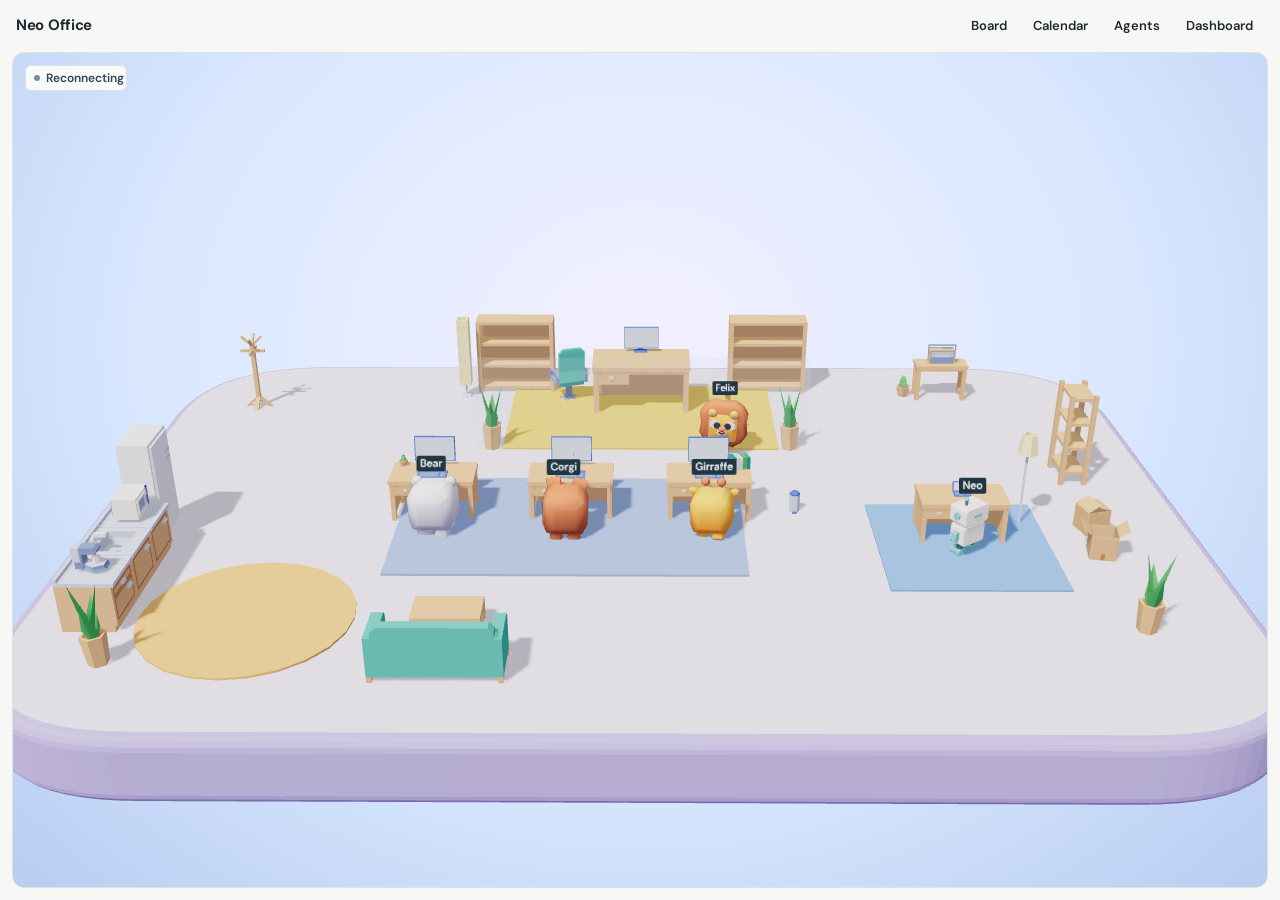
==== static/index.html @ bc80299c "Office: the owner thanks the team, Corgi gets grumpier when poked; landing credits madewithfelix.app" ====
<!doctype html>
<html lang="en">
<head>
<meta charset="utf-8">
<meta name="viewport" content="width=device-width, initial-scale=1">
<title>Neo Office</title>
<link rel="preconnect" href="https://fonts.googleapis.com">
<link rel="preconnect" href="https://fonts.gstatic.com" crossorigin>
<link rel="stylesheet" href="https://fonts.googleapis.com/css2?family=DM+Sans:wght@400;500;600;700&amp;display=swap">
<script defer src="./office-calendar.js"></script>
<script defer src="./office-board.js"></script>
<style>
  :root {
    --office-font: 'DM Sans', system-ui, sans-serif;
    --office-text: #202a32;
    --office-muted: #546370;
    --office-line: #dce3e5;
    --office-surface: #fff;
  }
  html, body { margin: 0; height: 100%; background: #f7f8f6; color: var(--office-text); font: 14px/1.45 var(--office-font); }
  body { display: flex; flex-direction: column; }
  .office-header { padding: 6px 16px; display: flex; gap: 10px; align-items: center; justify-content: space-between; flex-wrap: wrap; }
  .office-header h1 { margin: 0; font-size: 15px; font-weight: 700; letter-spacing: -.02em; }
  .office-tools { display: flex; gap: 4px; align-items: center; }
  .office-tools > button, .office-tools > a, .office-panel button {
    min-height: 40px; box-sizing: border-box; border: 1px solid transparent; border-radius: 7px;
    background: transparent; color: var(--office-text); font: 600 13px/1.25 var(--office-font); cursor: pointer; padding: 0 10px;
  }
  .office-tools > a { display: inline-flex; align-items: center; text-decoration: none; }
  .office-tools > button:hover, .office-tools > a:hover, .office-panel button:hover { background: #e8efed; }
  .office-tools > button:focus-visible, .office-tools > a:focus-visible, .office-panel button:focus-visible { outline: 2px solid #297666; outline-offset: 2px; }
  #office { flex: 1; min-height: 0; margin: 0 12px 12px; border: 1px solid var(--office-line); border-radius: 12px; overflow: hidden;
    background: radial-gradient(ellipse at 50% 35%, #f3f0ff 0%, #d9e8ff 55%, #b9cdf2 100%); }
  .office-status { position: absolute; left: 12px; top: 12px; z-index: 1; display: flex; align-items: center; gap: 6px;
    box-sizing: border-box; max-width: calc(100% - 24px); padding: 4px 8px; border: 1px solid #d8e1e3; border-radius: 6px;
    background: #f9fbfa; color: #344651; font: 600 12px/1.35 var(--office-font); pointer-events: none; }
  .office-status::before { content: ''; flex: 0 0 6px; height: 6px; border-radius: 50%; background: #7c8b94; }
  .office-status[data-state="live"]::before { background: #27816a; }
  .office-status[data-state="demo"]::before { background: #a66e30; }
  .office-bubble { position: absolute; display: none; z-index: 2; width: max-content; max-width: min(210px, calc(100% - 24px));
    box-sizing: border-box; padding: 9px 11px; border: 1px solid var(--office-line); border-radius: 8px;
    background: var(--office-surface); color: var(--office-text); font: 13px/1.4 var(--office-font);
    box-shadow: 0 3px 12px #172a3920; transform: translate(-50%, -100%); pointer-events: none; }
  .office-bubble-name { font-weight: 700; }
  .office-bubble-role { color: var(--office-muted); font-size: 12px; margin-bottom: 4px; }
  .office-panel { width: min(420px, calc(100% - 24px)); box-sizing: border-box; max-height: calc(100dvh - 24px);
    padding: 16px; border: 1px solid var(--office-line); border-radius: 12px; background: var(--office-surface); color: var(--office-text); }
  .office-panel::backdrop { background: #1c2b3660; }
  .office-panel-heading { display: flex; justify-content: space-between; align-items: center; gap: 12px; }
  .office-panel h2 { margin: 0; font-size: 17px; font-weight: 700; }
  .office-agent-list { list-style: none; margin: 8px 0 0; padding: 0; }
  .office-agent-list li { border-top: 1px solid var(--office-line); }
  .office-agent-list li[hidden] { display: none; }
  .office-id-card { padding: 12px 4px 4px; }
  .office-id-head { display: flex; align-items: center; gap: 12px; }
  .office-id-head > div:nth-child(2) { flex: 1; min-width: 0; }
  .office-id-head strong { font-size: 18px; }
  .office-id-photo { flex: none; width: 64px; height: 64px; border-radius: 16px; display: grid; place-items: center; font-size: 38px; background: #e8efed; border: 1px solid var(--office-line); }
  .office-id-photo img { width: 52px; height: 52px; image-rendering: pixelated; }
  .office-id-card dl { margin: 12px 0; display: grid; grid-template-columns: auto 1fr; gap: 6px 12px; font-size: 14px; line-height: 1.4; }
  .office-id-card dt { color: var(--office-muted); font-weight: 600; }
  .office-id-card dd { margin: 0; }
  .office-agent-list button.office-id-hello { display: block; text-align: center; min-height: 44px; font-weight: 600; }
  .office-card-pager { display: flex; align-items: center; justify-content: space-between; gap: 8px; margin-top: 8px; padding-top: 8px; border-top: 1px solid var(--office-line); }
  .office-card-pager button { min-height: 44px; padding-inline: 14px; }
  .office-card-pager span { color: var(--office-muted); font-size: 13px; }
  .office-agent-list button { display: flex; align-items: flex-start; justify-content: space-between; text-align: left; width: 100%; min-height: 50px; padding: 9px 8px; gap: 10px; }
  .office-agent-identity { min-width: 0; }
  .office-agent-list strong, .office-agent-list small { display: block; }
  .office-agent-list small, .office-agent-state { color: var(--office-muted); font-size: 12px; font-weight: 500; }
  .office-agent-duty { display: block; margin-top: 4px; font-size: 13px; line-height: 1.4; font-weight: 400; }
  .office-agent-state { flex: 0 0 auto; max-width: 30%; overflow-wrap: anywhere; text-align: right; }
  @media (max-width: 380px) {
    .office-header { padding-inline: 10px; gap: 6px; }
    .office-tools { gap: 0; }
    .office-tools > button, .office-tools > a { padding-inline: 8px; }
    #office { margin-inline: 8px; }
  }
</style>
</head>
<body>
<header class="office-header">
  <h1>Neo Office</h1>
  <nav class="office-tools" data-neo-office-toolbar aria-label="Office panels">
    <button id="office-agents-launch" type="button" aria-haspopup="dialog" aria-controls="office-agents" hidden>Agents</button>
    <a href="/dashboard">Dashboard</a>
  </nav>
</header>
<div id="office"></div>
<dialog id="office-agents" class="office-panel" aria-labelledby="office-agents-title">
  <div class="office-panel-heading">
    <h2 id="office-agents-title">Meet the team</h2>
    <button id="office-agents-close" type="button">Close</button>
  </div>
  <ul id="office-agent-list" class="office-agent-list"></ul>
</dialog>

<script>
/**
 * @license
 * Copyright 2010-2021 Three.js Authors
 * SPDX-License-Identifier: MIT
 */
!function(t,e){"object"==typeof exports&&"undefined"!=typeof module?e(exports):"function"==typeof define&&define.amd?define(["exports"],e):e((t="undefined"!=typeof globalThis?globalThis:t||self).THREE={})}(this,(function(t){"use strict";const e="128",n=100,i=300,r=301,s=302,a=303,o=304,l=306,c=307,h=1e3,u=1001,d=1002,p=1003,m=1004,f=1005,g=1006,v=1007,y=1008,x=1009,_=1012,w=1014,b=1015,M=1016,S=1020,T=1022,E=1023,A=1026,L=1027,R=33776,C=33777,P=33778,D=33779,I=35840,N=35841,B=35842,z=35843,F=37492,O=37496,H=2300,G=2301,U=2302,k=2400,V=2401,W=2402,j=2500,q=2501,X=3e3,Y=3001,Z=3007,J=3002,Q=3004,K=3005,$=3006,tt=7680,et=35044,nt=35048,it="300 es";class rt{addEventListener(t,e){void 0===this._listeners&&(this._listeners={});const n=this._listeners;void 0===n[t]&&(n[t]=[]),-1===n[t].indexOf(e)&&n[t].push(e)}hasEventListener(t,e){if(void 0===this._listeners)return!1;const n=this._listeners;return void 0!==n[t]&&-1!==n[t].indexOf(e)}removeEventListener(t,e){if(void 0===this._listeners)return;const n=this._listeners[t];if(void 0!==n){const t=n.indexOf(e);-1!==t&&n.splice(t,1)}}dispatchEvent(t){if(void 0===this._listeners)return;const e=this._listeners[t.type];if(void 0!==e){t.target=this;const n=e.slice(0);for(let e=0,i=n.length;e<i;e++)n[e].call(this,t);t.target=null}}}const st=[];for(let t=0;t<256;t++)st[t]=(t<16?"0":"")+t.toString(16);let at=1234567;const ot=Math.PI/180,lt=180/Math.PI;function ct(){const t=4294967295*Math.random()|0,e=4294967295*Math.random()|0,n=4294967295*Math.random()|0,i=4294967295*Math.random()|0;return(st[255&t]+st[t>>8&255]+st[t>>16&255]+st[t>>24&255]+"-"+st[255&e]+st[e>>8&255]+"-"+st[e>>16&15|64]+st[e>>24&255]+"-"+st[63&n|128]+st[n>>8&255]+"-"+st[n>>16&255]+st[n>>24&255]+st[255&i]+st[i>>8&255]+st[i>>16&255]+st[i>>24&255]).toUpperCase()}function ht(t,e,n){return Math.max(e,Math.min(n,t))}function ut(t,e){return(t%e+e)%e}function dt(t,e,n){return(1-n)*t+n*e}function pt(t){return 0==(t&t-1)&&0!==t}function mt(t){return Math.pow(2,Math.ceil(Math.log(t)/Math.LN2))}function ft(t){return Math.pow(2,Math.floor(Math.log(t)/Math.LN2))}var gt=Object.freeze({__proto__:null,DEG2RAD:ot,RAD2DEG:lt,generateUUID:ct,clamp:ht,euclideanModulo:ut,mapLinear:function(t,e,n,i,r){return i+(t-e)*(r-i)/(n-e)},inverseLerp:function(t,e,n){return t!==e?(n-t)/(e-t):0},lerp:dt,damp:function(t,e,n,i){return dt(t,e,1-Math.exp(-n*i))},pingpong:function(t,e=1){return e-Math.abs(ut(t,2*e)-e)},smoothstep:function(t,e,n){return t<=e?0:t>=n?1:(t=(t-e)/(n-e))*t*(3-2*t)},smootherstep:function(t,e,n){return t<=e?0:t>=n?1:(t=(t-e)/(n-e))*t*t*(t*(6*t-15)+10)},randInt:function(t,e){return t+Math.floor(Math.random()*(e-t+1))},randFloat:function(t,e){return t+Math.random()*(e-t)},randFloatSpread:function(t){return t*(.5-Math.random())},seededRandom:function(t){return void 0!==t&&(at=t%2147483647),at=16807*at%2147483647,(at-1)/2147483646},degToRad:function(t){return t*ot},radToDeg:function(t){return t*lt},isPowerOfTwo:pt,ceilPowerOfTwo:mt,floorPowerOfTwo:ft,setQuaternionFromProperEuler:function(t,e,n,i,r){const s=Math.cos,a=Math.sin,o=s(n/2),l=a(n/2),c=s((e+i)/2),h=a((e+i)/2),u=s((e-i)/2),d=a((e-i)/2),p=s((i-e)/2),m=a((i-e)/2);switch(r){case"XYX":t.set(o*h,l*u,l*d,o*c);break;case"YZY":t.set(l*d,o*h,l*u,o*c);break;case"ZXZ":t.set(l*u,l*d,o*h,o*c);break;case"XZX":t.set(o*h,l*m,l*p,o*c);break;case"YXY":t.set(l*p,o*h,l*m,o*c);break;case"ZYZ":t.set(l*m,l*p,o*h,o*c);break;default:console.warn("THREE.MathUtils: .setQuaternionFromProperEuler() encountered an unknown order: "+r)}}});class vt{constructor(t=0,e=0){this.x=t,this.y=e}get width(){return this.x}set width(t){this.x=t}get height(){return this.y}set height(t){this.y=t}set(t,e){return this.x=t,this.y=e,this}setScalar(t){return this.x=t,this.y=t,this}setX(t){return this.x=t,this}setY(t){return this.y=t,this}setComponent(t,e){switch(t){case 0:this.x=e;break;case 1:this.y=e;break;default:throw new Error("index is out of range: "+t)}return this}getComponent(t){switch(t){case 0:return this.x;case 1:return this.y;default:throw new Error("index is out of range: "+t)}}clone(){return new this.constructor(this.x,this.y)}copy(t){return this.x=t.x,this.y=t.y,this}add(t,e){return void 0!==e?(console.warn("THREE.Vector2: .add() now only accepts one argument. Use .addVectors( a, b ) instead."),this.addVectors(t,e)):(this.x+=t.x,this.y+=t.y,this)}addScalar(t){return this.x+=t,this.y+=t,this}addVectors(t,e){return this.x=t.x+e.x,this.y=t.y+e.y,this}addScaledVector(t,e){return this.x+=t.x*e,this.y+=t.y*e,this}sub(t,e){return void 0!==e?(console.warn("THREE.Vector2: .sub() now only accepts one argument. Use .subVectors( a, b ) instead."),this.subVectors(t,e)):(this.x-=t.x,this.y-=t.y,this)}subScalar(t){return this.x-=t,this.y-=t,this}subVectors(t,e){return this.x=t.x-e.x,this.y=t.y-e.y,this}multiply(t){return this.x*=t.x,this.y*=t.y,this}multiplyScalar(t){return this.x*=t,this.y*=t,this}divide(t){return this.x/=t.x,this.y/=t.y,this}divideScalar(t){return this.multiplyScalar(1/t)}applyMatrix3(t){const e=this.x,n=this.y,i=t.elements;return this.x=i[0]*e+i[3]*n+i[6],this.y=i[1]*e+i[4]*n+i[7],this}min(t){return this.x=Math.min(this.x,t.x),this.y=Math.min(this.y,t.y),this}max(t){return this.x=Math.max(this.x,t.x),this.y=Math.max(this.y,t.y),this}clamp(t,e){return this.x=Math.max(t.x,Math.min(e.x,this.x)),this.y=Math.max(t.y,Math.min(e.y,this.y)),this}clampScalar(t,e){return this.x=Math.max(t,Math.min(e,this.x)),this.y=Math.max(t,Math.min(e,this.y)),this}clampLength(t,e){const n=this.length();return this.divideScalar(n||1).multiplyScalar(Math.max(t,Math.min(e,n)))}floor(){return this.x=Math.floor(this.x),this.y=Math.floor(this.y),this}ceil(){return this.x=Math.ceil(this.x),this.y=Math.ceil(this.y),this}round(){return this.x=Math.round(this.x),this.y=Math.round(this.y),this}roundToZero(){return this.x=this.x<0?Math.ceil(this.x):Math.floor(this.x),this.y=this.y<0?Math.ceil(this.y):Math.floor(this.y),this}negate(){return this.x=-this.x,this.y=-this.y,this}dot(t){return this.x*t.x+this.y*t.y}cross(t){return this.x*t.y-this.y*t.x}lengthSq(){return this.x*this.x+this.y*this.y}length(){return Math.sqrt(this.x*this.x+this.y*this.y)}manhattanLength(){return Math.abs(this.x)+Math.abs(this.y)}normalize(){return this.divideScalar(this.length()||1)}angle(){return Math.atan2(-this.y,-this.x)+Math.PI}distanceTo(t){return Math.sqrt(this.distanceToSquared(t))}distanceToSquared(t){const e=this.x-t.x,n=this.y-t.y;return e*e+n*n}manhattanDistanceTo(t){return Math.abs(this.x-t.x)+Math.abs(this.y-t.y)}setLength(t){return this.normalize().multiplyScalar(t)}lerp(t,e){return this.x+=(t.x-this.x)*e,this.y+=(t.y-this.y)*e,this}lerpVectors(t,e,n){return this.x=t.x+(e.x-t.x)*n,this.y=t.y+(e.y-t.y)*n,this}equals(t){return t.x===this.x&&t.y===this.y}fromArray(t,e=0){return this.x=t[e],this.y=t[e+1],this}toArray(t=[],e=0){return t[e]=this.x,t[e+1]=this.y,t}fromBufferAttribute(t,e,n){return void 0!==n&&console.warn("THREE.Vector2: offset has been removed from .fromBufferAttribute()."),this.x=t.getX(e),this.y=t.getY(e),this}rotateAround(t,e){const n=Math.cos(e),i=Math.sin(e),r=this.x-t.x,s=this.y-t.y;return this.x=r*n-s*i+t.x,this.y=r*i+s*n+t.y,this}random(){return this.x=Math.random(),this.y=Math.random(),this}}vt.prototype.isVector2=!0;class yt{constructor(){this.elements=[1,0,0,0,1,0,0,0,1],arguments.length>0&&console.error("THREE.Matrix3: the constructor no longer reads arguments. use .set() instead.")}set(t,e,n,i,r,s,a,o,l){const c=this.elements;return c[0]=t,c[1]=i,c[2]=a,c[3]=e,c[4]=r,c[5]=o,c[6]=n,c[7]=s,c[8]=l,this}identity(){return this.set(1,0,0,0,1,0,0,0,1),this}copy(t){const e=this.elements,n=t.elements;return e[0]=n[0],e[1]=n[1],e[2]=n[2],e[3]=n[3],e[4]=n[4],e[5]=n[5],e[6]=n[6],e[7]=n[7],e[8]=n[8],this}extractBasis(t,e,n){return t.setFromMatrix3Column(this,0),e.setFromMatrix3Column(this,1),n.setFromMatrix3Column(this,2),this}setFromMatrix4(t){const e=t.elements;return this.set(e[0],e[4],e[8],e[1],e[5],e[9],e[2],e[6],e[10]),this}multiply(t){return this.multiplyMatrices(this,t)}premultiply(t){return this.multiplyMatrices(t,this)}multiplyMatrices(t,e){const n=t.elements,i=e.elements,r=this.elements,s=n[0],a=n[3],o=n[6],l=n[1],c=n[4],h=n[7],u=n[2],d=n[5],p=n[8],m=i[0],f=i[3],g=i[6],v=i[1],y=i[4],x=i[7],_=i[2],w=i[5],b=i[8];return r[0]=s*m+a*v+o*_,r[3]=s*f+a*y+o*w,r[6]=s*g+a*x+o*b,r[1]=l*m+c*v+h*_,r[4]=l*f+c*y+h*w,r[7]=l*g+c*x+h*b,r[2]=u*m+d*v+p*_,r[5]=u*f+d*y+p*w,r[8]=u*g+d*x+p*b,this}multiplyScalar(t){const e=this.elements;return e[0]*=t,e[3]*=t,e[6]*=t,e[1]*=t,e[4]*=t,e[7]*=t,e[2]*=t,e[5]*=t,e[8]*=t,this}determinant(){const t=this.elements,e=t[0],n=t[1],i=t[2],r=t[3],s=t[4],a=t[5],o=t[6],l=t[7],c=t[8];return e*s*c-e*a*l-n*r*c+n*a*o+i*r*l-i*s*o}invert(){const t=this.elements,e=t[0],n=t[1],i=t[2],r=t[3],s=t[4],a=t[5],o=t[6],l=t[7],c=t[8],h=c*s-a*l,u=a*o-c*r,d=l*r-s*o,p=e*h+n*u+i*d;if(0===p)return this.set(0,0,0,0,0,0,0,0,0);const m=1/p;return t[0]=h*m,t[1]=(i*l-c*n)*m,t[2]=(a*n-i*s)*m,t[3]=u*m,t[4]=(c*e-i*o)*m,t[5]=(i*r-a*e)*m,t[6]=d*m,t[7]=(n*o-l*e)*m,t[8]=(s*e-n*r)*m,this}transpose(){let t;const e=this.elements;return t=e[1],e[1]=e[3],e[3]=t,t=e[2],e[2]=e[6],e[6]=t,t=e[5],e[5]=e[7],e[7]=t,this}getNormalMatrix(t){return this.setFromMatrix4(t).invert().transpose()}transposeIntoArray(t){const e=this.elements;return t[0]=e[0],t[1]=e[3],t[2]=e[6],t[3]=e[1],t[4]=e[4],t[5]=e[7],t[6]=e[2],t[7]=e[5],t[8]=e[8],this}setUvTransform(t,e,n,i,r,s,a){const o=Math.cos(r),l=Math.sin(r);return this.set(n*o,n*l,-n*(o*s+l*a)+s+t,-i*l,i*o,-i*(-l*s+o*a)+a+e,0,0,1),this}scale(t,e){const n=this.elements;return n[0]*=t,n[3]*=t,n[6]*=t,n[1]*=e,n[4]*=e,n[7]*=e,this}rotate(t){const e=Math.cos(t),n=Math.sin(t),i=this.elements,r=i[0],s=i[3],a=i[6],o=i[1],l=i[4],c=i[7];return i[0]=e*r+n*o,i[3]=e*s+n*l,i[6]=e*a+n*c,i[1]=-n*r+e*o,i[4]=-n*s+e*l,i[7]=-n*a+e*c,this}translate(t,e){const n=this.elements;return n[0]+=t*n[2],n[3]+=t*n[5],n[6]+=t*n[8],n[1]+=e*n[2],n[4]+=e*n[5],n[7]+=e*n[8],this}equals(t){const e=this.elements,n=t.elements;for(let t=0;t<9;t++)if(e[t]!==n[t])return!1;return!0}fromArray(t,e=0){for(let n=0;n<9;n++)this.elements[n]=t[n+e];return this}toArray(t=[],e=0){const n=this.elements;return t[e]=n[0],t[e+1]=n[1],t[e+2]=n[2],t[e+3]=n[3],t[e+4]=n[4],t[e+5]=n[5],t[e+6]=n[6],t[e+7]=n[7],t[e+8]=n[8],t}clone(){return(new this.constructor).fromArray(this.elements)}}let xt;yt.prototype.isMatrix3=!0;class _t{static getDataURL(t){if(/^data:/i.test(t.src))return t.src;if("undefined"==typeof HTMLCanvasElement)return t.src;let e;if(t instanceof HTMLCanvasElement)e=t;else{void 0===xt&&(xt=document.createElementNS("http://www.w3.org/1999/xhtml","canvas")),xt.width=t.width,xt.height=t.height;const n=xt.getContext("2d");t instanceof ImageData?n.putImageData(t,0,0):n.drawImage(t,0,0,t.width,t.height),e=xt}return e.width>2048||e.height>2048?(console.warn("THREE.ImageUtils.getDataURL: Image converted to jpg for performance reasons",t),e.toDataURL("image/jpeg",.6)):e.toDataURL("image/png")}}let wt=0;class bt extends rt{constructor(t=bt.DEFAULT_IMAGE,e=bt.DEFAULT_MAPPING,n=1001,i=1001,r=1006,s=1008,a=1023,o=1009,l=1,c=3e3){super(),Object.defineProperty(this,"id",{value:wt++}),this.uuid=ct(),this.name="",this.image=t,this.mipmaps=[],this.mapping=e,this.wrapS=n,this.wrapT=i,this.magFilter=r,this.minFilter=s,this.anisotropy=l,this.format=a,this.internalFormat=null,this.type=o,this.offset=new vt(0,0),this.repeat=new vt(1,1),this.center=new vt(0,0),this.rotation=0,this.matrixAutoUpdate=!0,this.matrix=new yt,this.generateMipmaps=!0,this.premultiplyAlpha=!1,this.flipY=!0,this.unpackAlignment=4,this.encoding=c,this.version=0,this.onUpdate=null}updateMatrix(){this.matrix.setUvTransform(this.offset.x,this.offset.y,this.repeat.x,this.repeat.y,this.rotation,this.center.x,this.center.y)}clone(){return(new this.constructor).copy(this)}copy(t){return this.name=t.name,this.image=t.image,this.mipmaps=t.mipmaps.slice(0),this.mapping=t.mapping,this.wrapS=t.wrapS,this.wrapT=t.wrapT,this.magFilter=t.magFilter,this.minFilter=t.minFilter,this.anisotropy=t.anisotropy,this.format=t.format,this.internalFormat=t.internalFormat,this.type=t.type,this.offset.copy(t.offset),this.repeat.copy(t.repeat),this.center.copy(t.center),this.rotation=t.rotation,this.matrixAutoUpdate=t.matrixAutoUpdate,this.matrix.copy(t.matrix),this.generateMipmaps=t.generateMipmaps,this.premultiplyAlpha=t.premultiplyAlpha,this.flipY=t.flipY,this.unpackAlignment=t.unpackAlignment,this.encoding=t.encoding,this}toJSON(t){const e=void 0===t||"string"==typeof t;if(!e&&void 0!==t.textures[this.uuid])return t.textures[this.uuid];const n={metadata:{version:4.5,type:"Texture",generator:"Texture.toJSON"},uuid:this.uuid,name:this.name,mapping:this.mapping,repeat:[this.repeat.x,this.repeat.y],offset:[this.offset.x,this.offset.y],center:[this.center.x,this.center.y],rotation:this.rotation,wrap:[this.wrapS,this.wrapT],format:this.format,type:this.type,encoding:this.encoding,minFilter:this.minFilter,magFilter:this.magFilter,anisotropy:this.anisotropy,flipY:this.flipY,premultiplyAlpha:this.premultiplyAlpha,unpackAlignment:this.unpackAlignment};if(void 0!==this.image){const i=this.image;if(void 0===i.uuid&&(i.uuid=ct()),!e&&void 0===t.images[i.uuid]){let e;if(Array.isArray(i)){e=[];for(let t=0,n=i.length;t<n;t++)i[t].isDataTexture?e.push(Mt(i[t].image)):e.push(Mt(i[t]))}else e=Mt(i);t.images[i.uuid]={uuid:i.uuid,url:e}}n.image=i.uuid}return e||(t.textures[this.uuid]=n),n}dispose(){this.dispatchEvent({type:"dispose"})}transformUv(t){if(this.mapping!==i)return t;if(t.applyMatrix3(this.matrix),t.x<0||t.x>1)switch(this.wrapS){case h:t.x=t.x-Math.floor(t.x);break;case u:t.x=t.x<0?0:1;break;case d:1===Math.abs(Math.floor(t.x)%2)?t.x=Math.ceil(t.x)-t.x:t.x=t.x-Math.floor(t.x)}if(t.y<0||t.y>1)switch(this.wrapT){case h:t.y=t.y-Math.floor(t.y);break;case u:t.y=t.y<0?0:1;break;case d:1===Math.abs(Math.floor(t.y)%2)?t.y=Math.ceil(t.y)-t.y:t.y=t.y-Math.floor(t.y)}return this.flipY&&(t.y=1-t.y),t}set needsUpdate(t){!0===t&&this.version++}}function Mt(t){return"undefined"!=typeof HTMLImageElement&&t instanceof HTMLImageElement||"undefined"!=typeof HTMLCanvasElement&&t instanceof HTMLCanvasElement||"undefined"!=typeof ImageBitmap&&t instanceof ImageBitmap?_t.getDataURL(t):t.data?{data:Array.prototype.slice.call(t.data),width:t.width,height:t.height,type:t.data.constructor.name}:(console.warn("THREE.Texture: Unable to serialize Texture."),{})}bt.DEFAULT_IMAGE=void 0,bt.DEFAULT_MAPPING=i,bt.prototype.isTexture=!0;class St{constructor(t=0,e=0,n=0,i=1){this.x=t,this.y=e,this.z=n,this.w=i}get width(){return this.z}set width(t){this.z=t}get height(){return this.w}set height(t){this.w=t}set(t,e,n,i){return this.x=t,this.y=e,this.z=n,this.w=i,this}setScalar(t){return this.x=t,this.y=t,this.z=t,this.w=t,this}setX(t){return this.x=t,this}setY(t){return this.y=t,this}setZ(t){return this.z=t,this}setW(t){return this.w=t,this}setComponent(t,e){switch(t){case 0:this.x=e;break;case 1:this.y=e;break;case 2:this.z=e;break;case 3:this.w=e;break;default:throw new Error("index is out of range: "+t)}return this}getComponent(t){switch(t){case 0:return this.x;case 1:return this.y;case 2:return this.z;case 3:return this.w;default:throw new Error("index is out of range: "+t)}}clone(){return new this.constructor(this.x,this.y,this.z,this.w)}copy(t){return this.x=t.x,this.y=t.y,this.z=t.z,this.w=void 0!==t.w?t.w:1,this}add(t,e){return void 0!==e?(console.warn("THREE.Vector4: .add() now only accepts one argument. Use .addVectors( a, b ) instead."),this.addVectors(t,e)):(this.x+=t.x,this.y+=t.y,this.z+=t.z,this.w+=t.w,this)}addScalar(t){return this.x+=t,this.y+=t,this.z+=t,this.w+=t,this}addVectors(t,e){return this.x=t.x+e.x,this.y=t.y+e.y,this.z=t.z+e.z,this.w=t.w+e.w,this}addScaledVector(t,e){return this.x+=t.x*e,this.y+=t.y*e,this.z+=t.z*e,this.w+=t.w*e,this}sub(t,e){return void 0!==e?(console.warn("THREE.Vector4: .sub() now only accepts one argument. Use .subVectors( a, b ) instead."),this.subVectors(t,e)):(this.x-=t.x,this.y-=t.y,this.z-=t.z,this.w-=t.w,this)}subScalar(t){return this.x-=t,this.y-=t,this.z-=t,this.w-=t,this}subVectors(t,e){return this.x=t.x-e.x,this.y=t.y-e.y,this.z=t.z-e.z,this.w=t.w-e.w,this}multiply(t){return this.x*=t.x,this.y*=t.y,this.z*=t.z,this.w*=t.w,this}multiplyScalar(t){return this.x*=t,this.y*=t,this.z*=t,this.w*=t,this}applyMatrix4(t){const e=this.x,n=this.y,i=this.z,r=this.w,s=t.elements;return this.x=s[0]*e+s[4]*n+s[8]*i+s[12]*r,this.y=s[1]*e+s[5]*n+s[9]*i+s[13]*r,this.z=s[2]*e+s[6]*n+s[10]*i+s[14]*r,this.w=s[3]*e+s[7]*n+s[11]*i+s[15]*r,this}divideScalar(t){return this.multiplyScalar(1/t)}setAxisAngleFromQuaternion(t){this.w=2*Math.acos(t.w);const e=Math.sqrt(1-t.w*t.w);return e<1e-4?(this.x=1,this.y=0,this.z=0):(this.x=t.x/e,this.y=t.y/e,this.z=t.z/e),this}setAxisAngleFromRotationMatrix(t){let e,n,i,r;const s=.01,a=.1,o=t.elements,l=o[0],c=o[4],h=o[8],u=o[1],d=o[5],p=o[9],m=o[2],f=o[6],g=o[10];if(Math.abs(c-u)<s&&Math.abs(h-m)<s&&Math.abs(p-f)<s){if(Math.abs(c+u)<a&&Math.abs(h+m)<a&&Math.abs(p+f)<a&&Math.abs(l+d+g-3)<a)return this.set(1,0,0,0),this;e=Math.PI;const t=(l+1)/2,o=(d+1)/2,v=(g+1)/2,y=(c+u)/4,x=(h+m)/4,_=(p+f)/4;return t>o&&t>v?t<s?(n=0,i=.707106781,r=.707106781):(n=Math.sqrt(t),i=y/n,r=x/n):o>v?o<s?(n=.707106781,i=0,r=.707106781):(i=Math.sqrt(o),n=y/i,r=_/i):v<s?(n=.707106781,i=.707106781,r=0):(r=Math.sqrt(v),n=x/r,i=_/r),this.set(n,i,r,e),this}let v=Math.sqrt((f-p)*(f-p)+(h-m)*(h-m)+(u-c)*(u-c));return Math.abs(v)<.001&&(v=1),this.x=(f-p)/v,this.y=(h-m)/v,this.z=(u-c)/v,this.w=Math.acos((l+d+g-1)/2),this}min(t){return this.x=Math.min(this.x,t.x),this.y=Math.min(this.y,t.y),this.z=Math.min(this.z,t.z),this.w=Math.min(this.w,t.w),this}max(t){return this.x=Math.max(this.x,t.x),this.y=Math.max(this.y,t.y),this.z=Math.max(this.z,t.z),this.w=Math.max(this.w,t.w),this}clamp(t,e){return this.x=Math.max(t.x,Math.min(e.x,this.x)),this.y=Math.max(t.y,Math.min(e.y,this.y)),this.z=Math.max(t.z,Math.min(e.z,this.z)),this.w=Math.max(t.w,Math.min(e.w,this.w)),this}clampScalar(t,e){return this.x=Math.max(t,Math.min(e,this.x)),this.y=Math.max(t,Math.min(e,this.y)),this.z=Math.max(t,Math.min(e,this.z)),this.w=Math.max(t,Math.min(e,this.w)),this}clampLength(t,e){const n=this.length();return this.divideScalar(n||1).multiplyScalar(Math.max(t,Math.min(e,n)))}floor(){return this.x=Math.floor(this.x),this.y=Math.floor(this.y),this.z=Math.floor(this.z),this.w=Math.floor(this.w),this}ceil(){return this.x=Math.ceil(this.x),this.y=Math.ceil(this.y),this.z=Math.ceil(this.z),this.w=Math.ceil(this.w),this}round(){return this.x=Math.round(this.x),this.y=Math.round(this.y),this.z=Math.round(this.z),this.w=Math.round(this.w),this}roundToZero(){return this.x=this.x<0?Math.ceil(this.x):Math.floor(this.x),this.y=this.y<0?Math.ceil(this.y):Math.floor(this.y),this.z=this.z<0?Math.ceil(this.z):Math.floor(this.z),this.w=this.w<0?Math.ceil(this.w):Math.floor(this.w),this}negate(){return this.x=-this.x,this.y=-this.y,this.z=-this.z,this.w=-this.w,this}dot(t){return this.x*t.x+this.y*t.y+this.z*t.z+this.w*t.w}lengthSq(){return this.x*this.x+this.y*this.y+this.z*this.z+this.w*this.w}length(){return Math.sqrt(this.x*this.x+this.y*this.y+this.z*this.z+this.w*this.w)}manhattanLength(){return Math.abs(this.x)+Math.abs(this.y)+Math.abs(this.z)+Math.abs(this.w)}normalize(){return this.divideScalar(this.length()||1)}setLength(t){return this.normalize().multiplyScalar(t)}lerp(t,e){return this.x+=(t.x-this.x)*e,this.y+=(t.y-this.y)*e,this.z+=(t.z-this.z)*e,this.w+=(t.w-this.w)*e,this}lerpVectors(t,e,n){return this.x=t.x+(e.x-t.x)*n,this.y=t.y+(e.y-t.y)*n,this.z=t.z+(e.z-t.z)*n,this.w=t.w+(e.w-t.w)*n,this}equals(t){return t.x===this.x&&t.y===this.y&&t.z===this.z&&t.w===this.w}fromArray(t,e=0){return this.x=t[e],this.y=t[e+1],this.z=t[e+2],this.w=t[e+3],this}toArray(t=[],e=0){return t[e]=this.x,t[e+1]=this.y,t[e+2]=this.z,t[e+3]=this.w,t}fromBufferAttribute(t,e,n){return void 0!==n&&console.warn("THREE.Vector4: offset has been removed from .fromBufferAttribute()."),this.x=t.getX(e),this.y=t.getY(e),this.z=t.getZ(e),this.w=t.getW(e),this}random(){return this.x=Math.random(),this.y=Math.random(),this.z=Math.random(),this.w=Math.random(),this}}St.prototype.isVector4=!0;class Tt extends rt{constructor(t,e,n){super(),this.width=t,this.height=e,this.depth=1,this.scissor=new St(0,0,t,e),this.scissorTest=!1,this.viewport=new St(0,0,t,e),n=n||{},this.texture=new bt(void 0,n.mapping,n.wrapS,n.wrapT,n.magFilter,n.minFilter,n.format,n.type,n.anisotropy,n.encoding),this.texture.image={},this.texture.image.width=t,this.texture.image.height=e,this.texture.image.depth=1,this.texture.generateMipmaps=void 0!==n.generateMipmaps&&n.generateMipmaps,this.texture.minFilter=void 0!==n.minFilter?n.minFilter:g,this.depthBuffer=void 0===n.depthBuffer||n.depthBuffer,this.stencilBuffer=void 0!==n.stencilBuffer&&n.stencilBuffer,this.depthTexture=void 0!==n.depthTexture?n.depthTexture:null}setTexture(t){t.image={width:this.width,height:this.height,depth:this.depth},this.texture=t}setSize(t,e,n=1){this.width===t&&this.height===e&&this.depth===n||(this.width=t,this.height=e,this.depth=n,this.texture.image.width=t,this.texture.image.height=e,this.texture.image.depth=n,this.dispose()),this.viewport.set(0,0,t,e),this.scissor.set(0,0,t,e)}clone(){return(new this.constructor).copy(this)}copy(t){return this.width=t.width,this.height=t.height,this.depth=t.depth,this.viewport.copy(t.viewport),this.texture=t.texture.clone(),this.depthBuffer=t.depthBuffer,this.stencilBuffer=t.stencilBuffer,this.depthTexture=t.depthTexture,this}dispose(){this.dispatchEvent({type:"dispose"})}}Tt.prototype.isWebGLRenderTarget=!0;class Et extends Tt{constructor(t,e,n){super(t,e,n),this.samples=4}copy(t){return super.copy.call(this,t),this.samples=t.samples,this}}Et.prototype.isWebGLMultisampleRenderTarget=!0;class At{constructor(t=0,e=0,n=0,i=1){this._x=t,this._y=e,this._z=n,this._w=i}static slerp(t,e,n,i){return console.warn("THREE.Quaternion: Static .slerp() has been deprecated. Use qm.slerpQuaternions( qa, qb, t ) instead."),n.slerpQuaternions(t,e,i)}static slerpFlat(t,e,n,i,r,s,a){let o=n[i+0],l=n[i+1],c=n[i+2],h=n[i+3];const u=r[s+0],d=r[s+1],p=r[s+2],m=r[s+3];if(0===a)return t[e+0]=o,t[e+1]=l,t[e+2]=c,void(t[e+3]=h);if(1===a)return t[e+0]=u,t[e+1]=d,t[e+2]=p,void(t[e+3]=m);if(h!==m||o!==u||l!==d||c!==p){let t=1-a;const e=o*u+l*d+c*p+h*m,n=e>=0?1:-1,i=1-e*e;if(i>Number.EPSILON){const r=Math.sqrt(i),s=Math.atan2(r,e*n);t=Math.sin(t*s)/r,a=Math.sin(a*s)/r}const r=a*n;if(o=o*t+u*r,l=l*t+d*r,c=c*t+p*r,h=h*t+m*r,t===1-a){const t=1/Math.sqrt(o*o+l*l+c*c+h*h);o*=t,l*=t,c*=t,h*=t}}t[e]=o,t[e+1]=l,t[e+2]=c,t[e+3]=h}static multiplyQuaternionsFlat(t,e,n,i,r,s){const a=n[i],o=n[i+1],l=n[i+2],c=n[i+3],h=r[s],u=r[s+1],d=r[s+2],p=r[s+3];return t[e]=a*p+c*h+o*d-l*u,t[e+1]=o*p+c*u+l*h-a*d,t[e+2]=l*p+c*d+a*u-o*h,t[e+3]=c*p-a*h-o*u-l*d,t}get x(){return this._x}set x(t){this._x=t,this._onChangeCallback()}get y(){return this._y}set y(t){this._y=t,this._onChangeCallback()}get z(){return this._z}set z(t){this._z=t,this._onChangeCallback()}get w(){return this._w}set w(t){this._w=t,this._onChangeCallback()}set(t,e,n,i){return this._x=t,this._y=e,this._z=n,this._w=i,this._onChangeCallback(),this}clone(){return new this.constructor(this._x,this._y,this._z,this._w)}copy(t){return this._x=t.x,this._y=t.y,this._z=t.z,this._w=t.w,this._onChangeCallback(),this}setFromEuler(t,e){if(!t||!t.isEuler)throw new Error("THREE.Quaternion: .setFromEuler() now expects an Euler rotation rather than a Vector3 and order.");const n=t._x,i=t._y,r=t._z,s=t._order,a=Math.cos,o=Math.sin,l=a(n/2),c=a(i/2),h=a(r/2),u=o(n/2),d=o(i/2),p=o(r/2);switch(s){case"XYZ":this._x=u*c*h+l*d*p,this._y=l*d*h-u*c*p,this._z=l*c*p+u*d*h,this._w=l*c*h-u*d*p;break;case"YXZ":this._x=u*c*h+l*d*p,this._y=l*d*h-u*c*p,this._z=l*c*p-u*d*h,this._w=l*c*h+u*d*p;break;case"ZXY":this._x=u*c*h-l*d*p,this._y=l*d*h+u*c*p,this._z=l*c*p+u*d*h,this._w=l*c*h-u*d*p;break;case"ZYX":this._x=u*c*h-l*d*p,this._y=l*d*h+u*c*p,this._z=l*c*p-u*d*h,this._w=l*c*h+u*d*p;break;case"YZX":this._x=u*c*h+l*d*p,this._y=l*d*h+u*c*p,this._z=l*c*p-u*d*h,this._w=l*c*h-u*d*p;break;case"XZY":this._x=u*c*h-l*d*p,this._y=l*d*h-u*c*p,this._z=l*c*p+u*d*h,this._w=l*c*h+u*d*p;break;default:console.warn("THREE.Quaternion: .setFromEuler() encountered an unknown order: "+s)}return!1!==e&&this._onChangeCallback(),this}setFromAxisAngle(t,e){const n=e/2,i=Math.sin(n);return this._x=t.x*i,this._y=t.y*i,this._z=t.z*i,this._w=Math.cos(n),this._onChangeCallback(),this}setFromRotationMatrix(t){const e=t.elements,n=e[0],i=e[4],r=e[8],s=e[1],a=e[5],o=e[9],l=e[2],c=e[6],h=e[10],u=n+a+h;if(u>0){const t=.5/Math.sqrt(u+1);this._w=.25/t,this._x=(c-o)*t,this._y=(r-l)*t,this._z=(s-i)*t}else if(n>a&&n>h){const t=2*Math.sqrt(1+n-a-h);this._w=(c-o)/t,this._x=.25*t,this._y=(i+s)/t,this._z=(r+l)/t}else if(a>h){const t=2*Math.sqrt(1+a-n-h);this._w=(r-l)/t,this._x=(i+s)/t,this._y=.25*t,this._z=(o+c)/t}else{const t=2*Math.sqrt(1+h-n-a);this._w=(s-i)/t,this._x=(r+l)/t,this._y=(o+c)/t,this._z=.25*t}return this._onChangeCallback(),this}setFromUnitVectors(t,e){let n=t.dot(e)+1;return n<Number.EPSILON?(n=0,Math.abs(t.x)>Math.abs(t.z)?(this._x=-t.y,this._y=t.x,this._z=0,this._w=n):(this._x=0,this._y=-t.z,this._z=t.y,this._w=n)):(this._x=t.y*e.z-t.z*e.y,this._y=t.z*e.x-t.x*e.z,this._z=t.x*e.y-t.y*e.x,this._w=n),this.normalize()}angleTo(t){return 2*Math.acos(Math.abs(ht(this.dot(t),-1,1)))}rotateTowards(t,e){const n=this.angleTo(t);if(0===n)return this;const i=Math.min(1,e/n);return this.slerp(t,i),this}identity(){return this.set(0,0,0,1)}invert(){return this.conjugate()}conjugate(){return this._x*=-1,this._y*=-1,this._z*=-1,this._onChangeCallback(),this}dot(t){return this._x*t._x+this._y*t._y+this._z*t._z+this._w*t._w}lengthSq(){return this._x*this._x+this._y*this._y+this._z*this._z+this._w*this._w}length(){return Math.sqrt(this._x*this._x+this._y*this._y+this._z*this._z+this._w*this._w)}normalize(){let t=this.length();return 0===t?(this._x=0,this._y=0,this._z=0,this._w=1):(t=1/t,this._x=this._x*t,this._y=this._y*t,this._z=this._z*t,this._w=this._w*t),this._onChangeCallback(),this}multiply(t,e){return void 0!==e?(console.warn("THREE.Quaternion: .multiply() now only accepts one argument. Use .multiplyQuaternions( a, b ) instead."),this.multiplyQuaternions(t,e)):this.multiplyQuaternions(this,t)}premultiply(t){return this.multiplyQuaternions(t,this)}multiplyQuaternions(t,e){const n=t._x,i=t._y,r=t._z,s=t._w,a=e._x,o=e._y,l=e._z,c=e._w;return this._x=n*c+s*a+i*l-r*o,this._y=i*c+s*o+r*a-n*l,this._z=r*c+s*l+n*o-i*a,this._w=s*c-n*a-i*o-r*l,this._onChangeCallback(),this}slerp(t,e){if(0===e)return this;if(1===e)return this.copy(t);const n=this._x,i=this._y,r=this._z,s=this._w;let a=s*t._w+n*t._x+i*t._y+r*t._z;if(a<0?(this._w=-t._w,this._x=-t._x,this._y=-t._y,this._z=-t._z,a=-a):this.copy(t),a>=1)return this._w=s,this._x=n,this._y=i,this._z=r,this;const o=1-a*a;if(o<=Number.EPSILON){const t=1-e;return this._w=t*s+e*this._w,this._x=t*n+e*this._x,this._y=t*i+e*this._y,this._z=t*r+e*this._z,this.normalize(),this._onChangeCallback(),this}const l=Math.sqrt(o),c=Math.atan2(l,a),h=Math.sin((1-e)*c)/l,u=Math.sin(e*c)/l;return this._w=s*h+this._w*u,this._x=n*h+this._x*u,this._y=i*h+this._y*u,this._z=r*h+this._z*u,this._onChangeCallback(),this}slerpQuaternions(t,e,n){this.copy(t).slerp(e,n)}equals(t){return t._x===this._x&&t._y===this._y&&t._z===this._z&&t._w===this._w}fromArray(t,e=0){return this._x=t[e],this._y=t[e+1],this._z=t[e+2],this._w=t[e+3],this._onChangeCallback(),this}toArray(t=[],e=0){return t[e]=this._x,t[e+1]=this._y,t[e+2]=this._z,t[e+3]=this._w,t}fromBufferAttribute(t,e){return this._x=t.getX(e),this._y=t.getY(e),this._z=t.getZ(e),this._w=t.getW(e),this}_onChange(t){return this._onChangeCallback=t,this}_onChangeCallback(){}}At.prototype.isQuaternion=!0;class Lt{constructor(t=0,e=0,n=0){this.x=t,this.y=e,this.z=n}set(t,e,n){return void 0===n&&(n=this.z),this.x=t,this.y=e,this.z=n,this}setScalar(t){return this.x=t,this.y=t,this.z=t,this}setX(t){return this.x=t,this}setY(t){return this.y=t,this}setZ(t){return this.z=t,this}setComponent(t,e){switch(t){case 0:this.x=e;break;case 1:this.y=e;break;case 2:this.z=e;break;default:throw new Error("index is out of range: "+t)}return this}getComponent(t){switch(t){case 0:return this.x;case 1:return this.y;case 2:return this.z;default:throw new Error("index is out of range: "+t)}}clone(){return new this.constructor(this.x,this.y,this.z)}copy(t){return this.x=t.x,this.y=t.y,this.z=t.z,this}add(t,e){return void 0!==e?(console.warn("THREE.Vector3: .add() now only accepts one argument. Use .addVectors( a, b ) instead."),this.addVectors(t,e)):(this.x+=t.x,this.y+=t.y,this.z+=t.z,this)}addScalar(t){return this.x+=t,this.y+=t,this.z+=t,this}addVectors(t,e){return this.x=t.x+e.x,this.y=t.y+e.y,this.z=t.z+e.z,this}addScaledVector(t,e){return this.x+=t.x*e,this.y+=t.y*e,this.z+=t.z*e,this}sub(t,e){return void 0!==e?(console.warn("THREE.Vector3: .sub() now only accepts one argument. Use .subVectors( a, b ) instead."),this.subVectors(t,e)):(this.x-=t.x,this.y-=t.y,this.z-=t.z,this)}subScalar(t){return this.x-=t,this.y-=t,this.z-=t,this}subVectors(t,e){return this.x=t.x-e.x,this.y=t.y-e.y,this.z=t.z-e.z,this}multiply(t,e){return void 0!==e?(console.warn("THREE.Vector3: .multiply() now only accepts one argument. Use .multiplyVectors( a, b ) instead."),this.multiplyVectors(t,e)):(this.x*=t.x,this.y*=t.y,this.z*=t.z,this)}multiplyScalar(t){return this.x*=t,this.y*=t,this.z*=t,this}multiplyVectors(t,e){return this.x=t.x*e.x,this.y=t.y*e.y,this.z=t.z*e.z,this}applyEuler(t){return t&&t.isEuler||console.error("THREE.Vector3: .applyEuler() now expects an Euler rotation rather than a Vector3 and order."),this.applyQuaternion(Ct.setFromEuler(t))}applyAxisAngle(t,e){return this.applyQuaternion(Ct.setFromAxisAngle(t,e))}applyMatrix3(t){const e=this.x,n=this.y,i=this.z,r=t.elements;return this.x=r[0]*e+r[3]*n+r[6]*i,this.y=r[1]*e+r[4]*n+r[7]*i,this.z=r[2]*e+r[5]*n+r[8]*i,this}applyNormalMatrix(t){return this.applyMatrix3(t).normalize()}applyMatrix4(t){const e=this.x,n=this.y,i=this.z,r=t.elements,s=1/(r[3]*e+r[7]*n+r[11]*i+r[15]);return this.x=(r[0]*e+r[4]*n+r[8]*i+r[12])*s,this.y=(r[1]*e+r[5]*n+r[9]*i+r[13])*s,this.z=(r[2]*e+r[6]*n+r[10]*i+r[14])*s,this}applyQuaternion(t){const e=this.x,n=this.y,i=this.z,r=t.x,s=t.y,a=t.z,o=t.w,l=o*e+s*i-a*n,c=o*n+a*e-r*i,h=o*i+r*n-s*e,u=-r*e-s*n-a*i;return this.x=l*o+u*-r+c*-a-h*-s,this.y=c*o+u*-s+h*-r-l*-a,this.z=h*o+u*-a+l*-s-c*-r,this}project(t){return this.applyMatrix4(t.matrixWorldInverse).applyMatrix4(t.projectionMatrix)}unproject(t){return this.applyMatrix4(t.projectionMatrixInverse).applyMatrix4(t.matrixWorld)}transformDirection(t){const e=this.x,n=this.y,i=this.z,r=t.elements;return this.x=r[0]*e+r[4]*n+r[8]*i,this.y=r[1]*e+r[5]*n+r[9]*i,this.z=r[2]*e+r[6]*n+r[10]*i,this.normalize()}divide(t){return this.x/=t.x,this.y/=t.y,this.z/=t.z,this}divideScalar(t){return this.multiplyScalar(1/t)}min(t){return this.x=Math.min(this.x,t.x),this.y=Math.min(this.y,t.y),this.z=Math.min(this.z,t.z),this}max(t){return this.x=Math.max(this.x,t.x),this.y=Math.max(this.y,t.y),this.z=Math.max(this.z,t.z),this}clamp(t,e){return this.x=Math.max(t.x,Math.min(e.x,this.x)),this.y=Math.max(t.y,Math.min(e.y,this.y)),this.z=Math.max(t.z,Math.min(e.z,this.z)),this}clampScalar(t,e){return this.x=Math.max(t,Math.min(e,this.x)),this.y=Math.max(t,Math.min(e,this.y)),this.z=Math.max(t,Math.min(e,this.z)),this}clampLength(t,e){const n=this.length();return this.divideScalar(n||1).multiplyScalar(Math.max(t,Math.min(e,n)))}floor(){return this.x=Math.floor(this.x),this.y=Math.floor(this.y),this.z=Math.floor(this.z),this}ceil(){return this.x=Math.ceil(this.x),this.y=Math.ceil(this.y),this.z=Math.ceil(this.z),this}round(){return this.x=Math.round(this.x),this.y=Math.round(this.y),this.z=Math.round(this.z),this}roundToZero(){return this.x=this.x<0?Math.ceil(this.x):Math.floor(this.x),this.y=this.y<0?Math.ceil(this.y):Math.floor(this.y),this.z=this.z<0?Math.ceil(this.z):Math.floor(this.z),this}negate(){return this.x=-this.x,this.y=-this.y,this.z=-this.z,this}dot(t){return this.x*t.x+this.y*t.y+this.z*t.z}lengthSq(){return this.x*this.x+this.y*this.y+this.z*this.z}length(){return Math.sqrt(this.x*this.x+this.y*this.y+this.z*this.z)}manhattanLength(){return Math.abs(this.x)+Math.abs(this.y)+Math.abs(this.z)}normalize(){return this.divideScalar(this.length()||1)}setLength(t){return this.normalize().multiplyScalar(t)}lerp(t,e){return this.x+=(t.x-this.x)*e,this.y+=(t.y-this.y)*e,this.z+=(t.z-this.z)*e,this}lerpVectors(t,e,n){return this.x=t.x+(e.x-t.x)*n,this.y=t.y+(e.y-t.y)*n,this.z=t.z+(e.z-t.z)*n,this}cross(t,e){return void 0!==e?(console.warn("THREE.Vector3: .cross() now only accepts one argument. Use .crossVectors( a, b ) instead."),this.crossVectors(t,e)):this.crossVectors(this,t)}crossVectors(t,e){const n=t.x,i=t.y,r=t.z,s=e.x,a=e.y,o=e.z;return this.x=i*o-r*a,this.y=r*s-n*o,this.z=n*a-i*s,this}projectOnVector(t){const e=t.lengthSq();if(0===e)return this.set(0,0,0);const n=t.dot(this)/e;return this.copy(t).multiplyScalar(n)}projectOnPlane(t){return Rt.copy(this).projectOnVector(t),this.sub(Rt)}reflect(t){return this.sub(Rt.copy(t).multiplyScalar(2*this.dot(t)))}angleTo(t){const e=Math.sqrt(this.lengthSq()*t.lengthSq());if(0===e)return Math.PI/2;const n=this.dot(t)/e;return Math.acos(ht(n,-1,1))}distanceTo(t){return Math.sqrt(this.distanceToSquared(t))}distanceToSquared(t){const e=this.x-t.x,n=this.y-t.y,i=this.z-t.z;return e*e+n*n+i*i}manhattanDistanceTo(t){return Math.abs(this.x-t.x)+Math.abs(this.y-t.y)+Math.abs(this.z-t.z)}setFromSpherical(t){return this.setFromSphericalCoords(t.radius,t.phi,t.theta)}setFromSphericalCoords(t,e,n){const i=Math.sin(e)*t;return this.x=i*Math.sin(n),this.y=Math.cos(e)*t,this.z=i*Math.cos(n),this}setFromCylindrical(t){return this.setFromCylindricalCoords(t.radius,t.theta,t.y)}setFromCylindricalCoords(t,e,n){return this.x=t*Math.sin(e),this.y=n,this.z=t*Math.cos(e),this}setFromMatrixPosition(t){const e=t.elements;return this.x=e[12],this.y=e[13],this.z=e[14],this}setFromMatrixScale(t){const e=this.setFromMatrixColumn(t,0).length(),n=this.setFromMatrixColumn(t,1).length(),i=this.setFromMatrixColumn(t,2).length();return this.x=e,this.y=n,this.z=i,this}setFromMatrixColumn(t,e){return this.fromArray(t.elements,4*e)}setFromMatrix3Column(t,e){return this.fromArray(t.elements,3*e)}equals(t){return t.x===this.x&&t.y===this.y&&t.z===this.z}fromArray(t,e=0){return this.x=t[e],this.y=t[e+1],this.z=t[e+2],this}toArray(t=[],e=0){return t[e]=this.x,t[e+1]=this.y,t[e+2]=this.z,t}fromBufferAttribute(t,e,n){return void 0!==n&&console.warn("THREE.Vector3: offset has been removed from .fromBufferAttribute()."),this.x=t.getX(e),this.y=t.getY(e),this.z=t.getZ(e),this}random(){return this.x=Math.random(),this.y=Math.random(),this.z=Math.random(),this}}Lt.prototype.isVector3=!0;const Rt=new Lt,Ct=new At;class Pt{constructor(t=new Lt(1/0,1/0,1/0),e=new Lt(-1/0,-1/0,-1/0)){this.min=t,this.max=e}set(t,e){return this.min.copy(t),this.max.copy(e),this}setFromArray(t){let e=1/0,n=1/0,i=1/0,r=-1/0,s=-1/0,a=-1/0;for(let o=0,l=t.length;o<l;o+=3){const l=t[o],c=t[o+1],h=t[o+2];l<e&&(e=l),c<n&&(n=c),h<i&&(i=h),l>r&&(r=l),c>s&&(s=c),h>a&&(a=h)}return this.min.set(e,n,i),this.max.set(r,s,a),this}setFromBufferAttribute(t){let e=1/0,n=1/0,i=1/0,r=-1/0,s=-1/0,a=-1/0;for(let o=0,l=t.count;o<l;o++){const l=t.getX(o),c=t.getY(o),h=t.getZ(o);l<e&&(e=l),c<n&&(n=c),h<i&&(i=h),l>r&&(r=l),c>s&&(s=c),h>a&&(a=h)}return this.min.set(e,n,i),this.max.set(r,s,a),this}setFromPoints(t){this.makeEmpty();for(let e=0,n=t.length;e<n;e++)this.expandByPoint(t[e]);return this}setFromCenterAndSize(t,e){const n=It.copy(e).multiplyScalar(.5);return this.min.copy(t).sub(n),this.max.copy(t).add(n),this}setFromObject(t){return this.makeEmpty(),this.expandByObject(t)}clone(){return(new this.constructor).copy(this)}copy(t){return this.min.copy(t.min),this.max.copy(t.max),this}makeEmpty(){return this.min.x=this.min.y=this.min.z=1/0,this.max.x=this.max.y=this.max.z=-1/0,this}isEmpty(){return this.max.x<this.min.x||this.max.y<this.min.y||this.max.z<this.min.z}getCenter(t){return void 0===t&&(console.warn("THREE.Box3: .getCenter() target is now required"),t=new Lt),this.isEmpty()?t.set(0,0,0):t.addVectors(this.min,this.max).multiplyScalar(.5)}getSize(t){return void 0===t&&(console.warn("THREE.Box3: .getSize() target is now required"),t=new Lt),this.isEmpty()?t.set(0,0,0):t.subVectors(this.max,this.min)}expandByPoint(t){return this.min.min(t),this.max.max(t),this}expandByVector(t){return this.min.sub(t),this.max.add(t),this}expandByScalar(t){return this.min.addScalar(-t),this.max.addScalar(t),this}expandByObject(t){t.updateWorldMatrix(!1,!1);const e=t.geometry;void 0!==e&&(null===e.boundingBox&&e.computeBoundingBox(),Nt.copy(e.boundingBox),Nt.applyMatrix4(t.matrixWorld),this.union(Nt));const n=t.children;for(let t=0,e=n.length;t<e;t++)this.expandByObject(n[t]);return this}containsPoint(t){return!(t.x<this.min.x||t.x>this.max.x||t.y<this.min.y||t.y>this.max.y||t.z<this.min.z||t.z>this.max.z)}containsBox(t){return this.min.x<=t.min.x&&t.max.x<=this.max.x&&this.min.y<=t.min.y&&t.max.y<=this.max.y&&this.min.z<=t.min.z&&t.max.z<=this.max.z}getParameter(t,e){return void 0===e&&(console.warn("THREE.Box3: .getParameter() target is now required"),e=new Lt),e.set((t.x-this.min.x)/(this.max.x-this.min.x),(t.y-this.min.y)/(this.max.y-this.min.y),(t.z-this.min.z)/(this.max.z-this.min.z))}intersectsBox(t){return!(t.max.x<this.min.x||t.min.x>this.max.x||t.max.y<this.min.y||t.min.y>this.max.y||t.max.z<this.min.z||t.min.z>this.max.z)}intersectsSphere(t){return this.clampPoint(t.center,It),It.distanceToSquared(t.center)<=t.radius*t.radius}intersectsPlane(t){let e,n;return t.normal.x>0?(e=t.normal.x*this.min.x,n=t.normal.x*this.max.x):(e=t.normal.x*this.max.x,n=t.normal.x*this.min.x),t.normal.y>0?(e+=t.normal.y*this.min.y,n+=t.normal.y*this.max.y):(e+=t.normal.y*this.max.y,n+=t.normal.y*this.min.y),t.normal.z>0?(e+=t.normal.z*this.min.z,n+=t.normal.z*this.max.z):(e+=t.normal.z*this.max.z,n+=t.normal.z*this.min.z),e<=-t.constant&&n>=-t.constant}intersectsTriangle(t){if(this.isEmpty())return!1;this.getCenter(Ut),kt.subVectors(this.max,Ut),Bt.subVectors(t.a,Ut),zt.subVectors(t.b,Ut),Ft.subVectors(t.c,Ut),Ot.subVectors(zt,Bt),Ht.subVectors(Ft,zt),Gt.subVectors(Bt,Ft);let e=[0,-Ot.z,Ot.y,0,-Ht.z,Ht.y,0,-Gt.z,Gt.y,Ot.z,0,-Ot.x,Ht.z,0,-Ht.x,Gt.z,0,-Gt.x,-Ot.y,Ot.x,0,-Ht.y,Ht.x,0,-Gt.y,Gt.x,0];return!!jt(e,Bt,zt,Ft,kt)&&(e=[1,0,0,0,1,0,0,0,1],!!jt(e,Bt,zt,Ft,kt)&&(Vt.crossVectors(Ot,Ht),e=[Vt.x,Vt.y,Vt.z],jt(e,Bt,zt,Ft,kt)))}clampPoint(t,e){return void 0===e&&(console.warn("THREE.Box3: .clampPoint() target is now required"),e=new Lt),e.copy(t).clamp(this.min,this.max)}distanceToPoint(t){return It.copy(t).clamp(this.min,this.max).sub(t).length()}getBoundingSphere(t){return void 0===t&&console.error("THREE.Box3: .getBoundingSphere() target is now required"),this.getCenter(t.center),t.radius=.5*this.getSize(It).length(),t}intersect(t){return this.min.max(t.min),this.max.min(t.max),this.isEmpty()&&this.makeEmpty(),this}union(t){return this.min.min(t.min),this.max.max(t.max),this}applyMatrix4(t){return this.isEmpty()||(Dt[0].set(this.min.x,this.min.y,this.min.z).applyMatrix4(t),Dt[1].set(this.min.x,this.min.y,this.max.z).applyMatrix4(t),Dt[2].set(this.min.x,this.max.y,this.min.z).applyMatrix4(t),Dt[3].set(this.min.x,this.max.y,this.max.z).applyMatrix4(t),Dt[4].set(this.max.x,this.min.y,this.min.z).applyMatrix4(t),Dt[5].set(this.max.x,this.min.y,this.max.z).applyMatrix4(t),Dt[6].set(this.max.x,this.max.y,this.min.z).applyMatrix4(t),Dt[7].set(this.max.x,this.max.y,this.max.z).applyMatrix4(t),this.setFromPoints(Dt)),this}translate(t){return this.min.add(t),this.max.add(t),this}equals(t){return t.min.equals(this.min)&&t.max.equals(this.max)}}Pt.prototype.isBox3=!0;const Dt=[new Lt,new Lt,new Lt,new Lt,new Lt,new Lt,new Lt,new Lt],It=new Lt,Nt=new Pt,Bt=new Lt,zt=new Lt,Ft=new Lt,Ot=new Lt,Ht=new Lt,Gt=new Lt,Ut=new Lt,kt=new Lt,Vt=new Lt,Wt=new Lt;function jt(t,e,n,i,r){for(let s=0,a=t.length-3;s<=a;s+=3){Wt.fromArray(t,s);const a=r.x*Math.abs(Wt.x)+r.y*Math.abs(Wt.y)+r.z*Math.abs(Wt.z),o=e.dot(Wt),l=n.dot(Wt),c=i.dot(Wt);if(Math.max(-Math.max(o,l,c),Math.min(o,l,c))>a)return!1}return!0}const qt=new Pt,Xt=new Lt,Yt=new Lt,Zt=new Lt;class Jt{constructor(t=new Lt,e=-1){this.center=t,this.radius=e}set(t,e){return this.center.copy(t),this.radius=e,this}setFromPoints(t,e){const n=this.center;void 0!==e?n.copy(e):qt.setFromPoints(t).getCenter(n);let i=0;for(let e=0,r=t.length;e<r;e++)i=Math.max(i,n.distanceToSquared(t[e]));return this.radius=Math.sqrt(i),this}copy(t){return this.center.copy(t.center),this.radius=t.radius,this}isEmpty(){return this.radius<0}makeEmpty(){return this.center.set(0,0,0),this.radius=-1,this}containsPoint(t){return t.distanceToSquared(this.center)<=this.radius*this.radius}distanceToPoint(t){return t.distanceTo(this.center)-this.radius}intersectsSphere(t){const e=this.radius+t.radius;return t.center.distanceToSquared(this.center)<=e*e}intersectsBox(t){return t.intersectsSphere(this)}intersectsPlane(t){return Math.abs(t.distanceToPoint(this.center))<=this.radius}clampPoint(t,e){const n=this.center.distanceToSquared(t);return void 0===e&&(console.warn("THREE.Sphere: .clampPoint() target is now required"),e=new Lt),e.copy(t),n>this.radius*this.radius&&(e.sub(this.center).normalize(),e.multiplyScalar(this.radius).add(this.center)),e}getBoundingBox(t){return void 0===t&&(console.warn("THREE.Sphere: .getBoundingBox() target is now required"),t=new Pt),this.isEmpty()?(t.makeEmpty(),t):(t.set(this.center,this.center),t.expandByScalar(this.radius),t)}applyMatrix4(t){return this.center.applyMatrix4(t),this.radius=this.radius*t.getMaxScaleOnAxis(),this}translate(t){return this.center.add(t),this}expandByPoint(t){Zt.subVectors(t,this.center);const e=Zt.lengthSq();if(e>this.radius*this.radius){const t=Math.sqrt(e),n=.5*(t-this.radius);this.center.add(Zt.multiplyScalar(n/t)),this.radius+=n}return this}union(t){return Yt.subVectors(t.center,this.center).normalize().multiplyScalar(t.radius),this.expandByPoint(Xt.copy(t.center).add(Yt)),this.expandByPoint(Xt.copy(t.center).sub(Yt)),this}equals(t){return t.center.equals(this.center)&&t.radius===this.radius}clone(){return(new this.constructor).copy(this)}}const Qt=new Lt,Kt=new Lt,$t=new Lt,te=new Lt,ee=new Lt,ne=new Lt,ie=new Lt;class re{constructor(t=new Lt,e=new Lt(0,0,-1)){this.origin=t,this.direction=e}set(t,e){return this.origin.copy(t),this.direction.copy(e),this}copy(t){return this.origin.copy(t.origin),this.direction.copy(t.direction),this}at(t,e){return void 0===e&&(console.warn("THREE.Ray: .at() target is now required"),e=new Lt),e.copy(this.direction).multiplyScalar(t).add(this.origin)}lookAt(t){return this.direction.copy(t).sub(this.origin).normalize(),this}recast(t){return this.origin.copy(this.at(t,Qt)),this}closestPointToPoint(t,e){void 0===e&&(console.warn("THREE.Ray: .closestPointToPoint() target is now required"),e=new Lt),e.subVectors(t,this.origin);const n=e.dot(this.direction);return n<0?e.copy(this.origin):e.copy(this.direction).multiplyScalar(n).add(this.origin)}distanceToPoint(t){return Math.sqrt(this.distanceSqToPoint(t))}distanceSqToPoint(t){const e=Qt.subVectors(t,this.origin).dot(this.direction);return e<0?this.origin.distanceToSquared(t):(Qt.copy(this.direction).multiplyScalar(e).add(this.origin),Qt.distanceToSquared(t))}distanceSqToSegment(t,e,n,i){Kt.copy(t).add(e).multiplyScalar(.5),$t.copy(e).sub(t).normalize(),te.copy(this.origin).sub(Kt);const r=.5*t.distanceTo(e),s=-this.direction.dot($t),a=te.dot(this.direction),o=-te.dot($t),l=te.lengthSq(),c=Math.abs(1-s*s);let h,u,d,p;if(c>0)if(h=s*o-a,u=s*a-o,p=r*c,h>=0)if(u>=-p)if(u<=p){const t=1/c;h*=t,u*=t,d=h*(h+s*u+2*a)+u*(s*h+u+2*o)+l}else u=r,h=Math.max(0,-(s*u+a)),d=-h*h+u*(u+2*o)+l;else u=-r,h=Math.max(0,-(s*u+a)),d=-h*h+u*(u+2*o)+l;else u<=-p?(h=Math.max(0,-(-s*r+a)),u=h>0?-r:Math.min(Math.max(-r,-o),r),d=-h*h+u*(u+2*o)+l):u<=p?(h=0,u=Math.min(Math.max(-r,-o),r),d=u*(u+2*o)+l):(h=Math.max(0,-(s*r+a)),u=h>0?r:Math.min(Math.max(-r,-o),r),d=-h*h+u*(u+2*o)+l);else u=s>0?-r:r,h=Math.max(0,-(s*u+a)),d=-h*h+u*(u+2*o)+l;return n&&n.copy(this.direction).multiplyScalar(h).add(this.origin),i&&i.copy($t).multiplyScalar(u).add(Kt),d}intersectSphere(t,e){Qt.subVectors(t.center,this.origin);const n=Qt.dot(this.direction),i=Qt.dot(Qt)-n*n,r=t.radius*t.radius;if(i>r)return null;const s=Math.sqrt(r-i),a=n-s,o=n+s;return a<0&&o<0?null:a<0?this.at(o,e):this.at(a,e)}intersectsSphere(t){return this.distanceSqToPoint(t.center)<=t.radius*t.radius}distanceToPlane(t){const e=t.normal.dot(this.direction);if(0===e)return 0===t.distanceToPoint(this.origin)?0:null;const n=-(this.origin.dot(t.normal)+t.constant)/e;return n>=0?n:null}intersectPlane(t,e){const n=this.distanceToPlane(t);return null===n?null:this.at(n,e)}intersectsPlane(t){const e=t.distanceToPoint(this.origin);if(0===e)return!0;return t.normal.dot(this.direction)*e<0}intersectBox(t,e){let n,i,r,s,a,o;const l=1/this.direction.x,c=1/this.direction.y,h=1/this.direction.z,u=this.origin;return l>=0?(n=(t.min.x-u.x)*l,i=(t.max.x-u.x)*l):(n=(t.max.x-u.x)*l,i=(t.min.x-u.x)*l),c>=0?(r=(t.min.y-u.y)*c,s=(t.max.y-u.y)*c):(r=(t.max.y-u.y)*c,s=(t.min.y-u.y)*c),n>s||r>i?null:((r>n||n!=n)&&(n=r),(s<i||i!=i)&&(i=s),h>=0?(a=(t.min.z-u.z)*h,o=(t.max.z-u.z)*h):(a=(t.max.z-u.z)*h,o=(t.min.z-u.z)*h),n>o||a>i?null:((a>n||n!=n)&&(n=a),(o<i||i!=i)&&(i=o),i<0?null:this.at(n>=0?n:i,e)))}intersectsBox(t){return null!==this.intersectBox(t,Qt)}intersectTriangle(t,e,n,i,r){ee.subVectors(e,t),ne.subVectors(n,t),ie.crossVectors(ee,ne);let s,a=this.direction.dot(ie);if(a>0){if(i)return null;s=1}else{if(!(a<0))return null;s=-1,a=-a}te.subVectors(this.origin,t);const o=s*this.direction.dot(ne.crossVectors(te,ne));if(o<0)return null;const l=s*this.direction.dot(ee.cross(te));if(l<0)return null;if(o+l>a)return null;const c=-s*te.dot(ie);return c<0?null:this.at(c/a,r)}applyMatrix4(t){return this.origin.applyMatrix4(t),this.direction.transformDirection(t),this}equals(t){return t.origin.equals(this.origin)&&t.direction.equals(this.direction)}clone(){return(new this.constructor).copy(this)}}class se{constructor(){this.elements=[1,0,0,0,0,1,0,0,0,0,1,0,0,0,0,1],arguments.length>0&&console.error("THREE.Matrix4: the constructor no longer reads arguments. use .set() instead.")}set(t,e,n,i,r,s,a,o,l,c,h,u,d,p,m,f){const g=this.elements;return g[0]=t,g[4]=e,g[8]=n,g[12]=i,g[1]=r,g[5]=s,g[9]=a,g[13]=o,g[2]=l,g[6]=c,g[10]=h,g[14]=u,g[3]=d,g[7]=p,g[11]=m,g[15]=f,this}identity(){return this.set(1,0,0,0,0,1,0,0,0,0,1,0,0,0,0,1),this}clone(){return(new se).fromArray(this.elements)}copy(t){const e=this.elements,n=t.elements;return e[0]=n[0],e[1]=n[1],e[2]=n[2],e[3]=n[3],e[4]=n[4],e[5]=n[5],e[6]=n[6],e[7]=n[7],e[8]=n[8],e[9]=n[9],e[10]=n[10],e[11]=n[11],e[12]=n[12],e[13]=n[13],e[14]=n[14],e[15]=n[15],this}copyPosition(t){const e=this.elements,n=t.elements;return e[12]=n[12],e[13]=n[13],e[14]=n[14],this}setFromMatrix3(t){const e=t.elements;return this.set(e[0],e[3],e[6],0,e[1],e[4],e[7],0,e[2],e[5],e[8],0,0,0,0,1),this}extractBasis(t,e,n){return t.setFromMatrixColumn(this,0),e.setFromMatrixColumn(this,1),n.setFromMatrixColumn(this,2),this}makeBasis(t,e,n){return this.set(t.x,e.x,n.x,0,t.y,e.y,n.y,0,t.z,e.z,n.z,0,0,0,0,1),this}extractRotation(t){const e=this.elements,n=t.elements,i=1/ae.setFromMatrixColumn(t,0).length(),r=1/ae.setFromMatrixColumn(t,1).length(),s=1/ae.setFromMatrixColumn(t,2).length();return e[0]=n[0]*i,e[1]=n[1]*i,e[2]=n[2]*i,e[3]=0,e[4]=n[4]*r,e[5]=n[5]*r,e[6]=n[6]*r,e[7]=0,e[8]=n[8]*s,e[9]=n[9]*s,e[10]=n[10]*s,e[11]=0,e[12]=0,e[13]=0,e[14]=0,e[15]=1,this}makeRotationFromEuler(t){t&&t.isEuler||console.error("THREE.Matrix4: .makeRotationFromEuler() now expects a Euler rotation rather than a Vector3 and order.");const e=this.elements,n=t.x,i=t.y,r=t.z,s=Math.cos(n),a=Math.sin(n),o=Math.cos(i),l=Math.sin(i),c=Math.cos(r),h=Math.sin(r);if("XYZ"===t.order){const t=s*c,n=s*h,i=a*c,r=a*h;e[0]=o*c,e[4]=-o*h,e[8]=l,e[1]=n+i*l,e[5]=t-r*l,e[9]=-a*o,e[2]=r-t*l,e[6]=i+n*l,e[10]=s*o}else if("YXZ"===t.order){const t=o*c,n=o*h,i=l*c,r=l*h;e[0]=t+r*a,e[4]=i*a-n,e[8]=s*l,e[1]=s*h,e[5]=s*c,e[9]=-a,e[2]=n*a-i,e[6]=r+t*a,e[10]=s*o}else if("ZXY"===t.order){const t=o*c,n=o*h,i=l*c,r=l*h;e[0]=t-r*a,e[4]=-s*h,e[8]=i+n*a,e[1]=n+i*a,e[5]=s*c,e[9]=r-t*a,e[2]=-s*l,e[6]=a,e[10]=s*o}else if("ZYX"===t.order){const t=s*c,n=s*h,i=a*c,r=a*h;e[0]=o*c,e[4]=i*l-n,e[8]=t*l+r,e[1]=o*h,e[5]=r*l+t,e[9]=n*l-i,e[2]=-l,e[6]=a*o,e[10]=s*o}else if("YZX"===t.order){const t=s*o,n=s*l,i=a*o,r=a*l;e[0]=o*c,e[4]=r-t*h,e[8]=i*h+n,e[1]=h,e[5]=s*c,e[9]=-a*c,e[2]=-l*c,e[6]=n*h+i,e[10]=t-r*h}else if("XZY"===t.order){const t=s*o,n=s*l,i=a*o,r=a*l;e[0]=o*c,e[4]=-h,e[8]=l*c,e[1]=t*h+r,e[5]=s*c,e[9]=n*h-i,e[2]=i*h-n,e[6]=a*c,e[10]=r*h+t}return e[3]=0,e[7]=0,e[11]=0,e[12]=0,e[13]=0,e[14]=0,e[15]=1,this}makeRotationFromQuaternion(t){return this.compose(le,t,ce)}lookAt(t,e,n){const i=this.elements;return de.subVectors(t,e),0===de.lengthSq()&&(de.z=1),de.normalize(),he.crossVectors(n,de),0===he.lengthSq()&&(1===Math.abs(n.z)?de.x+=1e-4:de.z+=1e-4,de.normalize(),he.crossVectors(n,de)),he.normalize(),ue.crossVectors(de,he),i[0]=he.x,i[4]=ue.x,i[8]=de.x,i[1]=he.y,i[5]=ue.y,i[9]=de.y,i[2]=he.z,i[6]=ue.z,i[10]=de.z,this}multiply(t,e){return void 0!==e?(console.warn("THREE.Matrix4: .multiply() now only accepts one argument. Use .multiplyMatrices( a, b ) instead."),this.multiplyMatrices(t,e)):this.multiplyMatrices(this,t)}premultiply(t){return this.multiplyMatrices(t,this)}multiplyMatrices(t,e){const n=t.elements,i=e.elements,r=this.elements,s=n[0],a=n[4],o=n[8],l=n[12],c=n[1],h=n[5],u=n[9],d=n[13],p=n[2],m=n[6],f=n[10],g=n[14],v=n[3],y=n[7],x=n[11],_=n[15],w=i[0],b=i[4],M=i[8],S=i[12],T=i[1],E=i[5],A=i[9],L=i[13],R=i[2],C=i[6],P=i[10],D=i[14],I=i[3],N=i[7],B=i[11],z=i[15];return r[0]=s*w+a*T+o*R+l*I,r[4]=s*b+a*E+o*C+l*N,r[8]=s*M+a*A+o*P+l*B,r[12]=s*S+a*L+o*D+l*z,r[1]=c*w+h*T+u*R+d*I,r[5]=c*b+h*E+u*C+d*N,r[9]=c*M+h*A+u*P+d*B,r[13]=c*S+h*L+u*D+d*z,r[2]=p*w+m*T+f*R+g*I,r[6]=p*b+m*E+f*C+g*N,r[10]=p*M+m*A+f*P+g*B,r[14]=p*S+m*L+f*D+g*z,r[3]=v*w+y*T+x*R+_*I,r[7]=v*b+y*E+x*C+_*N,r[11]=v*M+y*A+x*P+_*B,r[15]=v*S+y*L+x*D+_*z,this}multiplyScalar(t){const e=this.elements;return e[0]*=t,e[4]*=t,e[8]*=t,e[12]*=t,e[1]*=t,e[5]*=t,e[9]*=t,e[13]*=t,e[2]*=t,e[6]*=t,e[10]*=t,e[14]*=t,e[3]*=t,e[7]*=t,e[11]*=t,e[15]*=t,this}determinant(){const t=this.elements,e=t[0],n=t[4],i=t[8],r=t[12],s=t[1],a=t[5],o=t[9],l=t[13],c=t[2],h=t[6],u=t[10],d=t[14];return t[3]*(+r*o*h-i*l*h-r*a*u+n*l*u+i*a*d-n*o*d)+t[7]*(+e*o*d-e*l*u+r*s*u-i*s*d+i*l*c-r*o*c)+t[11]*(+e*l*h-e*a*d-r*s*h+n*s*d+r*a*c-n*l*c)+t[15]*(-i*a*c-e*o*h+e*a*u+i*s*h-n*s*u+n*o*c)}transpose(){const t=this.elements;let e;return e=t[1],t[1]=t[4],t[4]=e,e=t[2],t[2]=t[8],t[8]=e,e=t[6],t[6]=t[9],t[9]=e,e=t[3],t[3]=t[12],t[12]=e,e=t[7],t[7]=t[13],t[13]=e,e=t[11],t[11]=t[14],t[14]=e,this}setPosition(t,e,n){const i=this.elements;return t.isVector3?(i[12]=t.x,i[13]=t.y,i[14]=t.z):(i[12]=t,i[13]=e,i[14]=n),this}invert(){const t=this.elements,e=t[0],n=t[1],i=t[2],r=t[3],s=t[4],a=t[5],o=t[6],l=t[7],c=t[8],h=t[9],u=t[10],d=t[11],p=t[12],m=t[13],f=t[14],g=t[15],v=h*f*l-m*u*l+m*o*d-a*f*d-h*o*g+a*u*g,y=p*u*l-c*f*l-p*o*d+s*f*d+c*o*g-s*u*g,x=c*m*l-p*h*l+p*a*d-s*m*d-c*a*g+s*h*g,_=p*h*o-c*m*o-p*a*u+s*m*u+c*a*f-s*h*f,w=e*v+n*y+i*x+r*_;if(0===w)return this.set(0,0,0,0,0,0,0,0,0,0,0,0,0,0,0,0);const b=1/w;return t[0]=v*b,t[1]=(m*u*r-h*f*r-m*i*d+n*f*d+h*i*g-n*u*g)*b,t[2]=(a*f*r-m*o*r+m*i*l-n*f*l-a*i*g+n*o*g)*b,t[3]=(h*o*r-a*u*r-h*i*l+n*u*l+a*i*d-n*o*d)*b,t[4]=y*b,t[5]=(c*f*r-p*u*r+p*i*d-e*f*d-c*i*g+e*u*g)*b,t[6]=(p*o*r-s*f*r-p*i*l+e*f*l+s*i*g-e*o*g)*b,t[7]=(s*u*r-c*o*r+c*i*l-e*u*l-s*i*d+e*o*d)*b,t[8]=x*b,t[9]=(p*h*r-c*m*r-p*n*d+e*m*d+c*n*g-e*h*g)*b,t[10]=(s*m*r-p*a*r+p*n*l-e*m*l-s*n*g+e*a*g)*b,t[11]=(c*a*r-s*h*r-c*n*l+e*h*l+s*n*d-e*a*d)*b,t[12]=_*b,t[13]=(c*m*i-p*h*i+p*n*u-e*m*u-c*n*f+e*h*f)*b,t[14]=(p*a*i-s*m*i-p*n*o+e*m*o+s*n*f-e*a*f)*b,t[15]=(s*h*i-c*a*i+c*n*o-e*h*o-s*n*u+e*a*u)*b,this}scale(t){const e=this.elements,n=t.x,i=t.y,r=t.z;return e[0]*=n,e[4]*=i,e[8]*=r,e[1]*=n,e[5]*=i,e[9]*=r,e[2]*=n,e[6]*=i,e[10]*=r,e[3]*=n,e[7]*=i,e[11]*=r,this}getMaxScaleOnAxis(){const t=this.elements,e=t[0]*t[0]+t[1]*t[1]+t[2]*t[2],n=t[4]*t[4]+t[5]*t[5]+t[6]*t[6],i=t[8]*t[8]+t[9]*t[9]+t[10]*t[10];return Math.sqrt(Math.max(e,n,i))}makeTranslation(t,e,n){return this.set(1,0,0,t,0,1,0,e,0,0,1,n,0,0,0,1),this}makeRotationX(t){const e=Math.cos(t),n=Math.sin(t);return this.set(1,0,0,0,0,e,-n,0,0,n,e,0,0,0,0,1),this}makeRotationY(t){const e=Math.cos(t),n=Math.sin(t);return this.set(e,0,n,0,0,1,0,0,-n,0,e,0,0,0,0,1),this}makeRotationZ(t){const e=Math.cos(t),n=Math.sin(t);return this.set(e,-n,0,0,n,e,0,0,0,0,1,0,0,0,0,1),this}makeRotationAxis(t,e){const n=Math.cos(e),i=Math.sin(e),r=1-n,s=t.x,a=t.y,o=t.z,l=r*s,c=r*a;return this.set(l*s+n,l*a-i*o,l*o+i*a,0,l*a+i*o,c*a+n,c*o-i*s,0,l*o-i*a,c*o+i*s,r*o*o+n,0,0,0,0,1),this}makeScale(t,e,n){return this.set(t,0,0,0,0,e,0,0,0,0,n,0,0,0,0,1),this}makeShear(t,e,n){return this.set(1,e,n,0,t,1,n,0,t,e,1,0,0,0,0,1),this}compose(t,e,n){const i=this.elements,r=e._x,s=e._y,a=e._z,o=e._w,l=r+r,c=s+s,h=a+a,u=r*l,d=r*c,p=r*h,m=s*c,f=s*h,g=a*h,v=o*l,y=o*c,x=o*h,_=n.x,w=n.y,b=n.z;return i[0]=(1-(m+g))*_,i[1]=(d+x)*_,i[2]=(p-y)*_,i[3]=0,i[4]=(d-x)*w,i[5]=(1-(u+g))*w,i[6]=(f+v)*w,i[7]=0,i[8]=(p+y)*b,i[9]=(f-v)*b,i[10]=(1-(u+m))*b,i[11]=0,i[12]=t.x,i[13]=t.y,i[14]=t.z,i[15]=1,this}decompose(t,e,n){const i=this.elements;let r=ae.set(i[0],i[1],i[2]).length();const s=ae.set(i[4],i[5],i[6]).length(),a=ae.set(i[8],i[9],i[10]).length();this.determinant()<0&&(r=-r),t.x=i[12],t.y=i[13],t.z=i[14],oe.copy(this);const o=1/r,l=1/s,c=1/a;return oe.elements[0]*=o,oe.elements[1]*=o,oe.elements[2]*=o,oe.elements[4]*=l,oe.elements[5]*=l,oe.elements[6]*=l,oe.elements[8]*=c,oe.elements[9]*=c,oe.elements[10]*=c,e.setFromRotationMatrix(oe),n.x=r,n.y=s,n.z=a,this}makePerspective(t,e,n,i,r,s){void 0===s&&console.warn("THREE.Matrix4: .makePerspective() has been redefined and has a new signature. Please check the docs.");const a=this.elements,o=2*r/(e-t),l=2*r/(n-i),c=(e+t)/(e-t),h=(n+i)/(n-i),u=-(s+r)/(s-r),d=-2*s*r/(s-r);return a[0]=o,a[4]=0,a[8]=c,a[12]=0,a[1]=0,a[5]=l,a[9]=h,a[13]=0,a[2]=0,a[6]=0,a[10]=u,a[14]=d,a[3]=0,a[7]=0,a[11]=-1,a[15]=0,this}makeOrthographic(t,e,n,i,r,s){const a=this.elements,o=1/(e-t),l=1/(n-i),c=1/(s-r),h=(e+t)*o,u=(n+i)*l,d=(s+r)*c;return a[0]=2*o,a[4]=0,a[8]=0,a[12]=-h,a[1]=0,a[5]=2*l,a[9]=0,a[13]=-u,a[2]=0,a[6]=0,a[10]=-2*c,a[14]=-d,a[3]=0,a[7]=0,a[11]=0,a[15]=1,this}equals(t){const e=this.elements,n=t.elements;for(let t=0;t<16;t++)if(e[t]!==n[t])return!1;return!0}fromArray(t,e=0){for(let n=0;n<16;n++)this.elements[n]=t[n+e];return this}toArray(t=[],e=0){const n=this.elements;return t[e]=n[0],t[e+1]=n[1],t[e+2]=n[2],t[e+3]=n[3],t[e+4]=n[4],t[e+5]=n[5],t[e+6]=n[6],t[e+7]=n[7],t[e+8]=n[8],t[e+9]=n[9],t[e+10]=n[10],t[e+11]=n[11],t[e+12]=n[12],t[e+13]=n[13],t[e+14]=n[14],t[e+15]=n[15],t}}se.prototype.isMatrix4=!0;const ae=new Lt,oe=new se,le=new Lt(0,0,0),ce=new Lt(1,1,1),he=new Lt,ue=new Lt,de=new Lt,pe=new se,me=new At;class fe{constructor(t=0,e=0,n=0,i=fe.DefaultOrder){this._x=t,this._y=e,this._z=n,this._order=i}get x(){return this._x}set x(t){this._x=t,this._onChangeCallback()}get y(){return this._y}set y(t){this._y=t,this._onChangeCallback()}get z(){return this._z}set z(t){this._z=t,this._onChangeCallback()}get order(){return this._order}set order(t){this._order=t,this._onChangeCallback()}set(t,e,n,i){return this._x=t,this._y=e,this._z=n,this._order=i||this._order,this._onChangeCallback(),this}clone(){return new this.constructor(this._x,this._y,this._z,this._order)}copy(t){return this._x=t._x,this._y=t._y,this._z=t._z,this._order=t._order,this._onChangeCallback(),this}setFromRotationMatrix(t,e,n){const i=t.elements,r=i[0],s=i[4],a=i[8],o=i[1],l=i[5],c=i[9],h=i[2],u=i[6],d=i[10];switch(e=e||this._order){case"XYZ":this._y=Math.asin(ht(a,-1,1)),Math.abs(a)<.9999999?(this._x=Math.atan2(-c,d),this._z=Math.atan2(-s,r)):(this._x=Math.atan2(u,l),this._z=0);break;case"YXZ":this._x=Math.asin(-ht(c,-1,1)),Math.abs(c)<.9999999?(this._y=Math.atan2(a,d),this._z=Math.atan2(o,l)):(this._y=Math.atan2(-h,r),this._z=0);break;case"ZXY":this._x=Math.asin(ht(u,-1,1)),Math.abs(u)<.9999999?(this._y=Math.atan2(-h,d),this._z=Math.atan2(-s,l)):(this._y=0,this._z=Math.atan2(o,r));break;case"ZYX":this._y=Math.asin(-ht(h,-1,1)),Math.abs(h)<.9999999?(this._x=Math.atan2(u,d),this._z=Math.atan2(o,r)):(this._x=0,this._z=Math.atan2(-s,l));break;case"YZX":this._z=Math.asin(ht(o,-1,1)),Math.abs(o)<.9999999?(this._x=Math.atan2(-c,l),this._y=Math.atan2(-h,r)):(this._x=0,this._y=Math.atan2(a,d));break;case"XZY":this._z=Math.asin(-ht(s,-1,1)),Math.abs(s)<.9999999?(this._x=Math.atan2(u,l),this._y=Math.atan2(a,r)):(this._x=Math.atan2(-c,d),this._y=0);break;default:console.warn("THREE.Euler: .setFromRotationMatrix() encountered an unknown order: "+e)}return this._order=e,!1!==n&&this._onChangeCallback(),this}setFromQuaternion(t,e,n){return pe.makeRotationFromQuaternion(t),this.setFromRotationMatrix(pe,e,n)}setFromVector3(t,e){return this.set(t.x,t.y,t.z,e||this._order)}reorder(t){return me.setFromEuler(this),this.setFromQuaternion(me,t)}equals(t){return t._x===this._x&&t._y===this._y&&t._z===this._z&&t._order===this._order}fromArray(t){return this._x=t[0],this._y=t[1],this._z=t[2],void 0!==t[3]&&(this._order=t[3]),this._onChangeCallback(),this}toArray(t=[],e=0){return t[e]=this._x,t[e+1]=this._y,t[e+2]=this._z,t[e+3]=this._order,t}toVector3(t){return t?t.set(this._x,this._y,this._z):new Lt(this._x,this._y,this._z)}_onChange(t){return this._onChangeCallback=t,this}_onChangeCallback(){}}fe.prototype.isEuler=!0,fe.DefaultOrder="XYZ",fe.RotationOrders=["XYZ","YZX","ZXY","XZY","YXZ","ZYX"];class ge{constructor(){this.mask=1}set(t){this.mask=1<<t|0}enable(t){this.mask|=1<<t|0}enableAll(){this.mask=-1}toggle(t){this.mask^=1<<t|0}disable(t){this.mask&=~(1<<t|0)}disableAll(){this.mask=0}test(t){return 0!=(this.mask&t.mask)}}let ve=0;const ye=new Lt,xe=new At,_e=new se,we=new Lt,be=new Lt,Me=new Lt,Se=new At,Te=new Lt(1,0,0),Ee=new Lt(0,1,0),Ae=new Lt(0,0,1),Le={type:"added"},Re={type:"removed"};class Ce extends rt{constructor(){super(),Object.defineProperty(this,"id",{value:ve++}),this.uuid=ct(),this.name="",this.type="Object3D",this.parent=null,this.children=[],this.up=Ce.DefaultUp.clone();const t=new Lt,e=new fe,n=new At,i=new Lt(1,1,1);e._onChange((function(){n.setFromEuler(e,!1)})),n._onChange((function(){e.setFromQuaternion(n,void 0,!1)})),Object.defineProperties(this,{position:{configurable:!0,enumerable:!0,value:t},rotation:{configurable:!0,enumerable:!0,value:e},quaternion:{configurable:!0,enumerable:!0,value:n},scale:{configurable:!0,enumerable:!0,value:i},modelViewMatrix:{value:new se},normalMatrix:{value:new yt}}),this.matrix=new se,this.matrixWorld=new se,this.matrixAutoUpdate=Ce.DefaultMatrixAutoUpdate,this.matrixWorldNeedsUpdate=!1,this.layers=new ge,this.visible=!0,this.castShadow=!1,this.receiveShadow=!1,this.frustumCulled=!0,this.renderOrder=0,this.animations=[],this.userData={}}onBeforeRender(){}onAfterRender(){}applyMatrix4(t){this.matrixAutoUpdate&&this.updateMatrix(),this.matrix.premultiply(t),this.matrix.decompose(this.position,this.quaternion,this.scale)}applyQuaternion(t){return this.quaternion.premultiply(t),this}setRotationFromAxisAngle(t,e){this.quaternion.setFromAxisAngle(t,e)}setRotationFromEuler(t){this.quaternion.setFromEuler(t,!0)}setRotationFromMatrix(t){this.quaternion.setFromRotationMatrix(t)}setRotationFromQuaternion(t){this.quaternion.copy(t)}rotateOnAxis(t,e){return xe.setFromAxisAngle(t,e),this.quaternion.multiply(xe),this}rotateOnWorldAxis(t,e){return xe.setFromAxisAngle(t,e),this.quaternion.premultiply(xe),this}rotateX(t){return this.rotateOnAxis(Te,t)}rotateY(t){return this.rotateOnAxis(Ee,t)}rotateZ(t){return this.rotateOnAxis(Ae,t)}translateOnAxis(t,e){return ye.copy(t).applyQuaternion(this.quaternion),this.position.add(ye.multiplyScalar(e)),this}translateX(t){return this.translateOnAxis(Te,t)}translateY(t){return this.translateOnAxis(Ee,t)}translateZ(t){return this.translateOnAxis(Ae,t)}localToWorld(t){return t.applyMatrix4(this.matrixWorld)}worldToLocal(t){return t.applyMatrix4(_e.copy(this.matrixWorld).invert())}lookAt(t,e,n){t.isVector3?we.copy(t):we.set(t,e,n);const i=this.parent;this.updateWorldMatrix(!0,!1),be.setFromMatrixPosition(this.matrixWorld),this.isCamera||this.isLight?_e.lookAt(be,we,this.up):_e.lookAt(we,be,this.up),this.quaternion.setFromRotationMatrix(_e),i&&(_e.extractRotation(i.matrixWorld),xe.setFromRotationMatrix(_e),this.quaternion.premultiply(xe.invert()))}add(t){if(arguments.length>1){for(let t=0;t<arguments.length;t++)this.add(arguments[t]);return this}return t===this?(console.error("THREE.Object3D.add: object can't be added as a child of itself.",t),this):(t&&t.isObject3D?(null!==t.parent&&t.parent.remove(t),t.parent=this,this.children.push(t),t.dispatchEvent(Le)):console.error("THREE.Object3D.add: object not an instance of THREE.Object3D.",t),this)}remove(t){if(arguments.length>1){for(let t=0;t<arguments.length;t++)this.remove(arguments[t]);return this}const e=this.children.indexOf(t);return-1!==e&&(t.parent=null,this.children.splice(e,1),t.dispatchEvent(Re)),this}clear(){for(let t=0;t<this.children.length;t++){const e=this.children[t];e.parent=null,e.dispatchEvent(Re)}return this.children.length=0,this}attach(t){return this.updateWorldMatrix(!0,!1),_e.copy(this.matrixWorld).invert(),null!==t.parent&&(t.parent.updateWorldMatrix(!0,!1),_e.multiply(t.parent.matrixWorld)),t.applyMatrix4(_e),this.add(t),t.updateWorldMatrix(!1,!0),this}getObjectById(t){return this.getObjectByProperty("id",t)}getObjectByName(t){return this.getObjectByProperty("name",t)}getObjectByProperty(t,e){if(this[t]===e)return this;for(let n=0,i=this.children.length;n<i;n++){const i=this.children[n].getObjectByProperty(t,e);if(void 0!==i)return i}}getWorldPosition(t){return void 0===t&&(console.warn("THREE.Object3D: .getWorldPosition() target is now required"),t=new Lt),this.updateWorldMatrix(!0,!1),t.setFromMatrixPosition(this.matrixWorld)}getWorldQuaternion(t){return void 0===t&&(console.warn("THREE.Object3D: .getWorldQuaternion() target is now required"),t=new At),this.updateWorldMatrix(!0,!1),this.matrixWorld.decompose(be,t,Me),t}getWorldScale(t){return void 0===t&&(console.warn("THREE.Object3D: .getWorldScale() target is now required"),t=new Lt),this.updateWorldMatrix(!0,!1),this.matrixWorld.decompose(be,Se,t),t}getWorldDirection(t){void 0===t&&(console.warn("THREE.Object3D: .getWorldDirection() target is now required"),t=new Lt),this.updateWorldMatrix(!0,!1);const e=this.matrixWorld.elements;return t.set(e[8],e[9],e[10]).normalize()}raycast(){}traverse(t){t(this);const e=this.children;for(let n=0,i=e.length;n<i;n++)e[n].traverse(t)}traverseVisible(t){if(!1===this.visible)return;t(this);const e=this.children;for(let n=0,i=e.length;n<i;n++)e[n].traverseVisible(t)}traverseAncestors(t){const e=this.parent;null!==e&&(t(e),e.traverseAncestors(t))}updateMatrix(){this.matrix.compose(this.position,this.quaternion,this.scale),this.matrixWorldNeedsUpdate=!0}updateMatrixWorld(t){this.matrixAutoUpdate&&this.updateMatrix(),(this.matrixWorldNeedsUpdate||t)&&(null===this.parent?this.matrixWorld.copy(this.matrix):this.matrixWorld.multiplyMatrices(this.parent.matrixWorld,this.matrix),this.matrixWorldNeedsUpdate=!1,t=!0);const e=this.children;for(let n=0,i=e.length;n<i;n++)e[n].updateMatrixWorld(t)}updateWorldMatrix(t,e){const n=this.parent;if(!0===t&&null!==n&&n.updateWorldMatrix(!0,!1),this.matrixAutoUpdate&&this.updateMatrix(),null===this.parent?this.matrixWorld.copy(this.matrix):this.matrixWorld.multiplyMatrices(this.parent.matrixWorld,this.matrix),!0===e){const t=this.children;for(let e=0,n=t.length;e<n;e++)t[e].updateWorldMatrix(!1,!0)}}toJSON(t){const e=void 0===t||"string"==typeof t,n={};e&&(t={geometries:{},materials:{},textures:{},images:{},shapes:{},skeletons:{},animations:{}},n.metadata={version:4.5,type:"Object",generator:"Object3D.toJSON"});const i={};function r(e,n){return void 0===e[n.uuid]&&(e[n.uuid]=n.toJSON(t)),n.uuid}if(i.uuid=this.uuid,i.type=this.type,""!==this.name&&(i.name=this.name),!0===this.castShadow&&(i.castShadow=!0),!0===this.receiveShadow&&(i.receiveShadow=!0),!1===this.visible&&(i.visible=!1),!1===this.frustumCulled&&(i.frustumCulled=!1),0!==this.renderOrder&&(i.renderOrder=this.renderOrder),"{}"!==JSON.stringify(this.userData)&&(i.userData=this.userData),i.layers=this.layers.mask,i.matrix=this.matrix.toArray(),!1===this.matrixAutoUpdate&&(i.matrixAutoUpdate=!1),this.isInstancedMesh&&(i.type="InstancedMesh",i.count=this.count,i.instanceMatrix=this.instanceMatrix.toJSON(),null!==this.instanceColor&&(i.instanceColor=this.instanceColor.toJSON())),this.isMesh||this.isLine||this.isPoints){i.geometry=r(t.geometries,this.geometry);const e=this.geometry.parameters;if(void 0!==e&&void 0!==e.shapes){const n=e.shapes;if(Array.isArray(n))for(let e=0,i=n.length;e<i;e++){const i=n[e];r(t.shapes,i)}else r(t.shapes,n)}}if(this.isSkinnedMesh&&(i.bindMode=this.bindMode,i.bindMatrix=this.bindMatrix.toArray(),void 0!==this.skeleton&&(r(t.skeletons,this.skeleton),i.skeleton=this.skeleton.uuid)),void 0!==this.material)if(Array.isArray(this.material)){const e=[];for(let n=0,i=this.material.length;n<i;n++)e.push(r(t.materials,this.material[n]));i.material=e}else i.material=r(t.materials,this.material);if(this.children.length>0){i.children=[];for(let e=0;e<this.children.length;e++)i.children.push(this.children[e].toJSON(t).object)}if(this.animations.length>0){i.animations=[];for(let e=0;e<this.animations.length;e++){const n=this.animations[e];i.animations.push(r(t.animations,n))}}if(e){const e=s(t.geometries),i=s(t.materials),r=s(t.textures),a=s(t.images),o=s(t.shapes),l=s(t.skeletons),c=s(t.animations);e.length>0&&(n.geometries=e),i.length>0&&(n.materials=i),r.length>0&&(n.textures=r),a.length>0&&(n.images=a),o.length>0&&(n.shapes=o),l.length>0&&(n.skeletons=l),c.length>0&&(n.animations=c)}return n.object=i,n;function s(t){const e=[];for(const n in t){const i=t[n];delete i.metadata,e.push(i)}return e}}clone(t){return(new this.constructor).copy(this,t)}copy(t,e=!0){if(this.name=t.name,this.up.copy(t.up),this.position.copy(t.position),this.rotation.order=t.rotation.order,this.quaternion.copy(t.quaternion),this.scale.copy(t.scale),this.matrix.copy(t.matrix),this.matrixWorld.copy(t.matrixWorld),this.matrixAutoUpdate=t.matrixAutoUpdate,this.matrixWorldNeedsUpdate=t.matrixWorldNeedsUpdate,this.layers.mask=t.layers.mask,this.visible=t.visible,this.castShadow=t.castShadow,this.receiveShadow=t.receiveShadow,this.frustumCulled=t.frustumCulled,this.renderOrder=t.renderOrder,this.userData=JSON.parse(JSON.stringify(t.userData)),!0===e)for(let e=0;e<t.children.length;e++){const n=t.children[e];this.add(n.clone())}return this}}Ce.DefaultUp=new Lt(0,1,0),Ce.DefaultMatrixAutoUpdate=!0,Ce.prototype.isObject3D=!0;const Pe=new Lt,De=new Lt,Ie=new yt;class Ne{constructor(t=new Lt(1,0,0),e=0){this.normal=t,this.constant=e}set(t,e){return this.normal.copy(t),this.constant=e,this}setComponents(t,e,n,i){return this.normal.set(t,e,n),this.constant=i,this}setFromNormalAndCoplanarPoint(t,e){return this.normal.copy(t),this.constant=-e.dot(this.normal),this}setFromCoplanarPoints(t,e,n){const i=Pe.subVectors(n,e).cross(De.subVectors(t,e)).normalize();return this.setFromNormalAndCoplanarPoint(i,t),this}copy(t){return this.normal.copy(t.normal),this.constant=t.constant,this}normalize(){const t=1/this.normal.length();return this.normal.multiplyScalar(t),this.constant*=t,this}negate(){return this.constant*=-1,this.normal.negate(),this}distanceToPoint(t){return this.normal.dot(t)+this.constant}distanceToSphere(t){return this.distanceToPoint(t.center)-t.radius}projectPoint(t,e){return void 0===e&&(console.warn("THREE.Plane: .projectPoint() target is now required"),e=new Lt),e.copy(this.normal).multiplyScalar(-this.distanceToPoint(t)).add(t)}intersectLine(t,e){void 0===e&&(console.warn("THREE.Plane: .intersectLine() target is now required"),e=new Lt);const n=t.delta(Pe),i=this.normal.dot(n);if(0===i)return 0===this.distanceToPoint(t.start)?e.copy(t.start):null;const r=-(t.start.dot(this.normal)+this.constant)/i;return r<0||r>1?null:e.copy(n).multiplyScalar(r).add(t.start)}intersectsLine(t){const e=this.distanceToPoint(t.start),n=this.distanceToPoint(t.end);return e<0&&n>0||n<0&&e>0}intersectsBox(t){return t.intersectsPlane(this)}intersectsSphere(t){return t.intersectsPlane(this)}coplanarPoint(t){return void 0===t&&(console.warn("THREE.Plane: .coplanarPoint() target is now required"),t=new Lt),t.copy(this.normal).multiplyScalar(-this.constant)}applyMatrix4(t,e){const n=e||Ie.getNormalMatrix(t),i=this.coplanarPoint(Pe).applyMatrix4(t),r=this.normal.applyMatrix3(n).normalize();return this.constant=-i.dot(r),this}translate(t){return this.constant-=t.dot(this.normal),this}equals(t){return t.normal.equals(this.normal)&&t.constant===this.constant}clone(){return(new this.constructor).copy(this)}}Ne.prototype.isPlane=!0;const Be=new Lt,ze=new Lt,Fe=new Lt,Oe=new Lt,He=new Lt,Ge=new Lt,Ue=new Lt,ke=new Lt,Ve=new Lt,We=new Lt;class je{constructor(t=new Lt,e=new Lt,n=new Lt){this.a=t,this.b=e,this.c=n}static getNormal(t,e,n,i){void 0===i&&(console.warn("THREE.Triangle: .getNormal() target is now required"),i=new Lt),i.subVectors(n,e),Be.subVectors(t,e),i.cross(Be);const r=i.lengthSq();return r>0?i.multiplyScalar(1/Math.sqrt(r)):i.set(0,0,0)}static getBarycoord(t,e,n,i,r){Be.subVectors(i,e),ze.subVectors(n,e),Fe.subVectors(t,e);const s=Be.dot(Be),a=Be.dot(ze),o=Be.dot(Fe),l=ze.dot(ze),c=ze.dot(Fe),h=s*l-a*a;if(void 0===r&&(console.warn("THREE.Triangle: .getBarycoord() target is now required"),r=new Lt),0===h)return r.set(-2,-1,-1);const u=1/h,d=(l*o-a*c)*u,p=(s*c-a*o)*u;return r.set(1-d-p,p,d)}static containsPoint(t,e,n,i){return this.getBarycoord(t,e,n,i,Oe),Oe.x>=0&&Oe.y>=0&&Oe.x+Oe.y<=1}static getUV(t,e,n,i,r,s,a,o){return this.getBarycoord(t,e,n,i,Oe),o.set(0,0),o.addScaledVector(r,Oe.x),o.addScaledVector(s,Oe.y),o.addScaledVector(a,Oe.z),o}static isFrontFacing(t,e,n,i){return Be.subVectors(n,e),ze.subVectors(t,e),Be.cross(ze).dot(i)<0}set(t,e,n){return this.a.copy(t),this.b.copy(e),this.c.copy(n),this}setFromPointsAndIndices(t,e,n,i){return this.a.copy(t[e]),this.b.copy(t[n]),this.c.copy(t[i]),this}clone(){return(new this.constructor).copy(this)}copy(t){return this.a.copy(t.a),this.b.copy(t.b),this.c.copy(t.c),this}getArea(){return Be.subVectors(this.c,this.b),ze.subVectors(this.a,this.b),.5*Be.cross(ze).length()}getMidpoint(t){return void 0===t&&(console.warn("THREE.Triangle: .getMidpoint() target is now required"),t=new Lt),t.addVectors(this.a,this.b).add(this.c).multiplyScalar(1/3)}getNormal(t){return je.getNormal(this.a,this.b,this.c,t)}getPlane(t){return void 0===t&&(console.warn("THREE.Triangle: .getPlane() target is now required"),t=new Ne),t.setFromCoplanarPoints(this.a,this.b,this.c)}getBarycoord(t,e){return je.getBarycoord(t,this.a,this.b,this.c,e)}getUV(t,e,n,i,r){return je.getUV(t,this.a,this.b,this.c,e,n,i,r)}containsPoint(t){return je.containsPoint(t,this.a,this.b,this.c)}isFrontFacing(t){return je.isFrontFacing(this.a,this.b,this.c,t)}intersectsBox(t){return t.intersectsTriangle(this)}closestPointToPoint(t,e){void 0===e&&(console.warn("THREE.Triangle: .closestPointToPoint() target is now required"),e=new Lt);const n=this.a,i=this.b,r=this.c;let s,a;He.subVectors(i,n),Ge.subVectors(r,n),ke.subVectors(t,n);const o=He.dot(ke),l=Ge.dot(ke);if(o<=0&&l<=0)return e.copy(n);Ve.subVectors(t,i);const c=He.dot(Ve),h=Ge.dot(Ve);if(c>=0&&h<=c)return e.copy(i);const u=o*h-c*l;if(u<=0&&o>=0&&c<=0)return s=o/(o-c),e.copy(n).addScaledVector(He,s);We.subVectors(t,r);const d=He.dot(We),p=Ge.dot(We);if(p>=0&&d<=p)return e.copy(r);const m=d*l-o*p;if(m<=0&&l>=0&&p<=0)return a=l/(l-p),e.copy(n).addScaledVector(Ge,a);const f=c*p-d*h;if(f<=0&&h-c>=0&&d-p>=0)return Ue.subVectors(r,i),a=(h-c)/(h-c+(d-p)),e.copy(i).addScaledVector(Ue,a);const g=1/(f+m+u);return s=m*g,a=u*g,e.copy(n).addScaledVector(He,s).addScaledVector(Ge,a)}equals(t){return t.a.equals(this.a)&&t.b.equals(this.b)&&t.c.equals(this.c)}}let qe=0;function Xe(){Object.defineProperty(this,"id",{value:qe++}),this.uuid=ct(),this.name="",this.type="Material",this.fog=!0,this.blending=1,this.side=0,this.vertexColors=!1,this.opacity=1,this.transparent=!1,this.blendSrc=204,this.blendDst=205,this.blendEquation=n,this.blendSrcAlpha=null,this.blendDstAlpha=null,this.blendEquationAlpha=null,this.depthFunc=3,this.depthTest=!0,this.depthWrite=!0,this.stencilWriteMask=255,this.stencilFunc=519,this.stencilRef=0,this.stencilFuncMask=255,this.stencilFail=tt,this.stencilZFail=tt,this.stencilZPass=tt,this.stencilWrite=!1,this.clippingPlanes=null,this.clipIntersection=!1,this.clipShadows=!1,this.shadowSide=null,this.colorWrite=!0,this.precision=null,this.polygonOffset=!1,this.polygonOffsetFactor=0,this.polygonOffsetUnits=0,this.dithering=!1,this.alphaTest=0,this.alphaToCoverage=!1,this.premultipliedAlpha=!1,this.visible=!0,this.toneMapped=!0,this.userData={},this.version=0}Xe.prototype=Object.assign(Object.create(rt.prototype),{constructor:Xe,isMaterial:!0,onBuild:function(){},onBeforeCompile:function(){},customProgramCacheKey:function(){return this.onBeforeCompile.toString()},setValues:function(t){if(void 0!==t)for(const e in t){const n=t[e];if(void 0===n){console.warn("THREE.Material: '"+e+"' parameter is undefined.");continue}if("shading"===e){console.warn("THREE."+this.type+": .shading has been removed. Use the boolean .flatShading instead."),this.flatShading=1===n;continue}const i=this[e];void 0!==i?i&&i.isColor?i.set(n):i&&i.isVector3&&n&&n.isVector3?i.copy(n):this[e]=n:console.warn("THREE."+this.type+": '"+e+"' is not a property of this material.")}},toJSON:function(t){const e=void 0===t||"string"==typeof t;e&&(t={textures:{},images:{}});const n={metadata:{version:4.5,type:"Material",generator:"Material.toJSON"}};function i(t){const e=[];for(const n in t){const i=t[n];delete i.metadata,e.push(i)}return e}if(n.uuid=this.uuid,n.type=this.type,""!==this.name&&(n.name=this.name),this.color&&this.color.isColor&&(n.color=this.color.getHex()),void 0!==this.roughness&&(n.roughness=this.roughness),void 0!==this.metalness&&(n.metalness=this.metalness),this.sheen&&this.sheen.isColor&&(n.sheen=this.sheen.getHex()),this.emissive&&this.emissive.isColor&&(n.emissive=this.emissive.getHex()),this.emissiveIntensity&&1!==this.emissiveIntensity&&(n.emissiveIntensity=this.emissiveIntensity),this.specular&&this.specular.isColor&&(n.specular=this.specular.getHex()),void 0!==this.shininess&&(n.shininess=this.shininess),void 0!==this.clearcoat&&(n.clearcoat=this.clearcoat),void 0!==this.clearcoatRoughness&&(n.clearcoatRoughness=this.clearcoatRoughness),this.clearcoatMap&&this.clearcoatMap.isTexture&&(n.clearcoatMap=this.clearcoatMap.toJSON(t).uuid),this.clearcoatRoughnessMap&&this.clearcoatRoughnessMap.isTexture&&(n.clearcoatRoughnessMap=this.clearcoatRoughnessMap.toJSON(t).uuid),this.clearcoatNormalMap&&this.clearcoatNormalMap.isTexture&&(n.clearcoatNormalMap=this.clearcoatNormalMap.toJSON(t).uuid,n.clearcoatNormalScale=this.clearcoatNormalScale.toArray()),this.map&&this.map.isTexture&&(n.map=this.map.toJSON(t).uuid),this.matcap&&this.matcap.isTexture&&(n.matcap=this.matcap.toJSON(t).uuid),this.alphaMap&&this.alphaMap.isTexture&&(n.alphaMap=this.alphaMap.toJSON(t).uuid),this.lightMap&&this.lightMap.isTexture&&(n.lightMap=this.lightMap.toJSON(t).uuid,n.lightMapIntensity=this.lightMapIntensity),this.aoMap&&this.aoMap.isTexture&&(n.aoMap=this.aoMap.toJSON(t).uuid,n.aoMapIntensity=this.aoMapIntensity),this.bumpMap&&this.bumpMap.isTexture&&(n.bumpMap=this.bumpMap.toJSON(t).uuid,n.bumpScale=this.bumpScale),this.normalMap&&this.normalMap.isTexture&&(n.normalMap=this.normalMap.toJSON(t).uuid,n.normalMapType=this.normalMapType,n.normalScale=this.normalScale.toArray()),this.displacementMap&&this.displacementMap.isTexture&&(n.displacementMap=this.displacementMap.toJSON(t).uuid,n.displacementScale=this.displacementScale,n.displacementBias=this.displacementBias),this.roughnessMap&&this.roughnessMap.isTexture&&(n.roughnessMap=this.roughnessMap.toJSON(t).uuid),this.metalnessMap&&this.metalnessMap.isTexture&&(n.metalnessMap=this.metalnessMap.toJSON(t).uuid),this.emissiveMap&&this.emissiveMap.isTexture&&(n.emissiveMap=this.emissiveMap.toJSON(t).uuid),this.specularMap&&this.specularMap.isTexture&&(n.specularMap=this.specularMap.toJSON(t).uuid),this.envMap&&this.envMap.isTexture&&(n.envMap=this.envMap.toJSON(t).uuid,void 0!==this.combine&&(n.combine=this.combine)),void 0!==this.envMapIntensity&&(n.envMapIntensity=this.envMapIntensity),void 0!==this.reflectivity&&(n.reflectivity=this.reflectivity),void 0!==this.refractionRatio&&(n.refractionRatio=this.refractionRatio),this.gradientMap&&this.gradientMap.isTexture&&(n.gradientMap=this.gradientMap.toJSON(t).uuid),void 0!==this.size&&(n.size=this.size),null!==this.shadowSide&&(n.shadowSide=this.shadowSide),void 0!==this.sizeAttenuation&&(n.sizeAttenuation=this.sizeAttenuation),1!==this.blending&&(n.blending=this.blending),0!==this.side&&(n.side=this.side),this.vertexColors&&(n.vertexColors=!0),this.opacity<1&&(n.opacity=this.opacity),!0===this.transparent&&(n.transparent=this.transparent),n.depthFunc=this.depthFunc,n.depthTest=this.depthTest,n.depthWrite=this.depthWrite,n.colorWrite=this.colorWrite,n.stencilWrite=this.stencilWrite,n.stencilWriteMask=this.stencilWriteMask,n.stencilFunc=this.stencilFunc,n.stencilRef=this.stencilRef,n.stencilFuncMask=this.stencilFuncMask,n.stencilFail=this.stencilFail,n.stencilZFail=this.stencilZFail,n.stencilZPass=this.stencilZPass,this.rotation&&0!==this.rotation&&(n.rotation=this.rotation),!0===this.polygonOffset&&(n.polygonOffset=!0),0!==this.polygonOffsetFactor&&(n.polygonOffsetFactor=this.polygonOffsetFactor),0!==this.polygonOffsetUnits&&(n.polygonOffsetUnits=this.polygonOffsetUnits),this.linewidth&&1!==this.linewidth&&(n.linewidth=this.linewidth),void 0!==this.dashSize&&(n.dashSize=this.dashSize),void 0!==this.gapSize&&(n.gapSize=this.gapSize),void 0!==this.scale&&(n.scale=this.scale),!0===this.dithering&&(n.dithering=!0),this.alphaTest>0&&(n.alphaTest=this.alphaTest),!0===this.alphaToCoverage&&(n.alphaToCoverage=this.alphaToCoverage),!0===this.premultipliedAlpha&&(n.premultipliedAlpha=this.premultipliedAlpha),!0===this.wireframe&&(n.wireframe=this.wireframe),this.wireframeLinewidth>1&&(n.wireframeLinewidth=this.wireframeLinewidth),"round"!==this.wireframeLinecap&&(n.wireframeLinecap=this.wireframeLinecap),"round"!==this.wireframeLinejoin&&(n.wireframeLinejoin=this.wireframeLinejoin),!0===this.morphTargets&&(n.morphTargets=!0),!0===this.morphNormals&&(n.morphNormals=!0),!0===this.skinning&&(n.skinning=!0),!0===this.flatShading&&(n.flatShading=this.flatShading),!1===this.visible&&(n.visible=!1),!1===this.toneMapped&&(n.toneMapped=!1),"{}"!==JSON.stringify(this.userData)&&(n.userData=this.userData),e){const e=i(t.textures),r=i(t.images);e.length>0&&(n.textures=e),r.length>0&&(n.images=r)}return n},clone:function(){return(new this.constructor).copy(this)},copy:function(t){this.name=t.name,this.fog=t.fog,this.blending=t.blending,this.side=t.side,this.vertexColors=t.vertexColors,this.opacity=t.opacity,this.transparent=t.transparent,this.blendSrc=t.blendSrc,this.blendDst=t.blendDst,this.blendEquation=t.blendEquation,this.blendSrcAlpha=t.blendSrcAlpha,this.blendDstAlpha=t.blendDstAlpha,this.blendEquationAlpha=t.blendEquationAlpha,this.depthFunc=t.depthFunc,this.depthTest=t.depthTest,this.depthWrite=t.depthWrite,this.stencilWriteMask=t.stencilWriteMask,this.stencilFunc=t.stencilFunc,this.stencilRef=t.stencilRef,this.stencilFuncMask=t.stencilFuncMask,this.stencilFail=t.stencilFail,this.stencilZFail=t.stencilZFail,this.stencilZPass=t.stencilZPass,this.stencilWrite=t.stencilWrite;const e=t.clippingPlanes;let n=null;if(null!==e){const t=e.length;n=new Array(t);for(let i=0;i!==t;++i)n[i]=e[i].clone()}return this.clippingPlanes=n,this.clipIntersection=t.clipIntersection,this.clipShadows=t.clipShadows,this.shadowSide=t.shadowSide,this.colorWrite=t.colorWrite,this.precision=t.precision,this.polygonOffset=t.polygonOffset,this.polygonOffsetFactor=t.polygonOffsetFactor,this.polygonOffsetUnits=t.polygonOffsetUnits,this.dithering=t.dithering,this.alphaTest=t.alphaTest,this.alphaToCoverage=t.alphaToCoverage,this.premultipliedAlpha=t.premultipliedAlpha,this.visible=t.visible,this.toneMapped=t.toneMapped,this.userData=JSON.parse(JSON.stringify(t.userData)),this},dispose:function(){this.dispatchEvent({type:"dispose"})}}),Object.defineProperty(Xe.prototype,"needsUpdate",{set:function(t){!0===t&&this.version++}});const Ye={aliceblue:15792383,antiquewhite:16444375,aqua:65535,aquamarine:8388564,azure:15794175,beige:16119260,bisque:16770244,black:0,blanchedalmond:16772045,blue:255,blueviolet:9055202,brown:10824234,burlywood:14596231,cadetblue:6266528,chartreuse:8388352,chocolate:13789470,coral:16744272,cornflowerblue:6591981,cornsilk:16775388,crimson:14423100,cyan:65535,darkblue:139,darkcyan:35723,darkgoldenrod:12092939,darkgray:11119017,darkgreen:25600,darkgrey:11119017,darkkhaki:12433259,darkmagenta:9109643,darkolivegreen:5597999,darkorange:16747520,darkorchid:10040012,darkred:9109504,darksalmon:15308410,darkseagreen:9419919,darkslateblue:4734347,darkslategray:3100495,darkslategrey:3100495,darkturquoise:52945,darkviolet:9699539,deeppink:16716947,deepskyblue:49151,dimgray:6908265,dimgrey:6908265,dodgerblue:2003199,firebrick:11674146,floralwhite:16775920,forestgreen:2263842,fuchsia:16711935,gainsboro:14474460,ghostwhite:16316671,gold:16766720,goldenrod:14329120,gray:8421504,green:32768,greenyellow:11403055,grey:8421504,honeydew:15794160,hotpink:16738740,indianred:13458524,indigo:4915330,ivory:16777200,khaki:15787660,lavender:15132410,lavenderblush:16773365,lawngreen:8190976,lemonchiffon:16775885,lightblue:11393254,lightcoral:15761536,lightcyan:14745599,lightgoldenrodyellow:16448210,lightgray:13882323,lightgreen:9498256,lightgrey:13882323,lightpink:16758465,lightsalmon:16752762,lightseagreen:2142890,lightskyblue:8900346,lightslategray:7833753,lightslategrey:7833753,lightsteelblue:11584734,lightyellow:16777184,lime:65280,limegreen:3329330,linen:16445670,magenta:16711935,maroon:8388608,mediumaquamarine:6737322,mediumblue:205,mediumorchid:12211667,mediumpurple:9662683,mediumseagreen:3978097,mediumslateblue:8087790,mediumspringgreen:64154,mediumturquoise:4772300,mediumvioletred:13047173,midnightblue:1644912,mintcream:16121850,mistyrose:16770273,moccasin:16770229,navajowhite:16768685,navy:128,oldlace:16643558,olive:8421376,olivedrab:7048739,orange:16753920,orangered:16729344,orchid:14315734,palegoldenrod:15657130,palegreen:10025880,paleturquoise:11529966,palevioletred:14381203,papayawhip:16773077,peachpuff:16767673,peru:13468991,pink:16761035,plum:14524637,powderblue:11591910,purple:8388736,rebeccapurple:6697881,red:16711680,rosybrown:12357519,royalblue:4286945,saddlebrown:9127187,salmon:16416882,sandybrown:16032864,seagreen:3050327,seashell:16774638,sienna:10506797,silver:12632256,skyblue:8900331,slateblue:6970061,slategray:7372944,slategrey:7372944,snow:16775930,springgreen:65407,steelblue:4620980,tan:13808780,teal:32896,thistle:14204888,tomato:16737095,turquoise:4251856,violet:15631086,wheat:16113331,white:16777215,whitesmoke:16119285,yellow:16776960,yellowgreen:10145074},Ze={h:0,s:0,l:0},Je={h:0,s:0,l:0};function Qe(t,e,n){return n<0&&(n+=1),n>1&&(n-=1),n<1/6?t+6*(e-t)*n:n<.5?e:n<2/3?t+6*(e-t)*(2/3-n):t}function Ke(t){return t<.04045?.0773993808*t:Math.pow(.9478672986*t+.0521327014,2.4)}function $e(t){return t<.0031308?12.92*t:1.055*Math.pow(t,.41666)-.055}class tn{constructor(t,e,n){return void 0===e&&void 0===n?this.set(t):this.setRGB(t,e,n)}set(t){return t&&t.isColor?this.copy(t):"number"==typeof t?this.setHex(t):"string"==typeof t&&this.setStyle(t),this}setScalar(t){return this.r=t,this.g=t,this.b=t,this}setHex(t){return t=Math.floor(t),this.r=(t>>16&255)/255,this.g=(t>>8&255)/255,this.b=(255&t)/255,this}setRGB(t,e,n){return this.r=t,this.g=e,this.b=n,this}setHSL(t,e,n){if(t=ut(t,1),e=ht(e,0,1),n=ht(n,0,1),0===e)this.r=this.g=this.b=n;else{const i=n<=.5?n*(1+e):n+e-n*e,r=2*n-i;this.r=Qe(r,i,t+1/3),this.g=Qe(r,i,t),this.b=Qe(r,i,t-1/3)}return this}setStyle(t){function e(e){void 0!==e&&parseFloat(e)<1&&console.warn("THREE.Color: Alpha component of "+t+" will be ignored.")}let n;if(n=/^((?:rgb|hsl)a?)\(([^\)]*)\)/.exec(t)){let t;const i=n[1],r=n[2];switch(i){case"rgb":case"rgba":if(t=/^\s*(\d+)\s*,\s*(\d+)\s*,\s*(\d+)\s*(?:,\s*(\d*\.?\d+)\s*)?$/.exec(r))return this.r=Math.min(255,parseInt(t[1],10))/255,this.g=Math.min(255,parseInt(t[2],10))/255,this.b=Math.min(255,parseInt(t[3],10))/255,e(t[4]),this;if(t=/^\s*(\d+)\%\s*,\s*(\d+)\%\s*,\s*(\d+)\%\s*(?:,\s*(\d*\.?\d+)\s*)?$/.exec(r))return this.r=Math.min(100,parseInt(t[1],10))/100,this.g=Math.min(100,parseInt(t[2],10))/100,this.b=Math.min(100,parseInt(t[3],10))/100,e(t[4]),this;break;case"hsl":case"hsla":if(t=/^\s*(\d*\.?\d+)\s*,\s*(\d+)\%\s*,\s*(\d+)\%\s*(?:,\s*(\d*\.?\d+)\s*)?$/.exec(r)){const n=parseFloat(t[1])/360,i=parseInt(t[2],10)/100,r=parseInt(t[3],10)/100;return e(t[4]),this.setHSL(n,i,r)}}}else if(n=/^\#([A-Fa-f\d]+)$/.exec(t)){const t=n[1],e=t.length;if(3===e)return this.r=parseInt(t.charAt(0)+t.charAt(0),16)/255,this.g=parseInt(t.charAt(1)+t.charAt(1),16)/255,this.b=parseInt(t.charAt(2)+t.charAt(2),16)/255,this;if(6===e)return this.r=parseInt(t.charAt(0)+t.charAt(1),16)/255,this.g=parseInt(t.charAt(2)+t.charAt(3),16)/255,this.b=parseInt(t.charAt(4)+t.charAt(5),16)/255,this}return t&&t.length>0?this.setColorName(t):this}setColorName(t){const e=Ye[t.toLowerCase()];return void 0!==e?this.setHex(e):console.warn("THREE.Color: Unknown color "+t),this}clone(){return new this.constructor(this.r,this.g,this.b)}copy(t){return this.r=t.r,this.g=t.g,this.b=t.b,this}copyGammaToLinear(t,e=2){return this.r=Math.pow(t.r,e),this.g=Math.pow(t.g,e),this.b=Math.pow(t.b,e),this}copyLinearToGamma(t,e=2){const n=e>0?1/e:1;return this.r=Math.pow(t.r,n),this.g=Math.pow(t.g,n),this.b=Math.pow(t.b,n),this}convertGammaToLinear(t){return this.copyGammaToLinear(this,t),this}convertLinearToGamma(t){return this.copyLinearToGamma(this,t),this}copySRGBToLinear(t){return this.r=Ke(t.r),this.g=Ke(t.g),this.b=Ke(t.b),this}copyLinearToSRGB(t){return this.r=$e(t.r),this.g=$e(t.g),this.b=$e(t.b),this}convertSRGBToLinear(){return this.copySRGBToLinear(this),this}convertLinearToSRGB(){return this.copyLinearToSRGB(this),this}getHex(){return 255*this.r<<16^255*this.g<<8^255*this.b<<0}getHexString(){return("000000"+this.getHex().toString(16)).slice(-6)}getHSL(t){void 0===t&&(console.warn("THREE.Color: .getHSL() target is now required"),t={h:0,s:0,l:0});const e=this.r,n=this.g,i=this.b,r=Math.max(e,n,i),s=Math.min(e,n,i);let a,o;const l=(s+r)/2;if(s===r)a=0,o=0;else{const t=r-s;switch(o=l<=.5?t/(r+s):t/(2-r-s),r){case e:a=(n-i)/t+(n<i?6:0);break;case n:a=(i-e)/t+2;break;case i:a=(e-n)/t+4}a/=6}return t.h=a,t.s=o,t.l=l,t}getStyle(){return"rgb("+(255*this.r|0)+","+(255*this.g|0)+","+(255*this.b|0)+")"}offsetHSL(t,e,n){return this.getHSL(Ze),Ze.h+=t,Ze.s+=e,Ze.l+=n,this.setHSL(Ze.h,Ze.s,Ze.l),this}add(t){return this.r+=t.r,this.g+=t.g,this.b+=t.b,this}addColors(t,e){return this.r=t.r+e.r,this.g=t.g+e.g,this.b=t.b+e.b,this}addScalar(t){return this.r+=t,this.g+=t,this.b+=t,this}sub(t){return this.r=Math.max(0,this.r-t.r),this.g=Math.max(0,this.g-t.g),this.b=Math.max(0,this.b-t.b),this}multiply(t){return this.r*=t.r,this.g*=t.g,this.b*=t.b,this}multiplyScalar(t){return this.r*=t,this.g*=t,this.b*=t,this}lerp(t,e){return this.r+=(t.r-this.r)*e,this.g+=(t.g-this.g)*e,this.b+=(t.b-this.b)*e,this}lerpColors(t,e,n){return this.r=t.r+(e.r-t.r)*n,this.g=t.g+(e.g-t.g)*n,this.b=t.b+(e.b-t.b)*n,this}lerpHSL(t,e){this.getHSL(Ze),t.getHSL(Je);const n=dt(Ze.h,Je.h,e),i=dt(Ze.s,Je.s,e),r=dt(Ze.l,Je.l,e);return this.setHSL(n,i,r),this}equals(t){return t.r===this.r&&t.g===this.g&&t.b===this.b}fromArray(t,e=0){return this.r=t[e],this.g=t[e+1],this.b=t[e+2],this}toArray(t=[],e=0){return t[e]=this.r,t[e+1]=this.g,t[e+2]=this.b,t}fromBufferAttribute(t,e){return this.r=t.getX(e),this.g=t.getY(e),this.b=t.getZ(e),!0===t.normalized&&(this.r/=255,this.g/=255,this.b/=255),this}toJSON(){return this.getHex()}}tn.NAMES=Ye,tn.prototype.isColor=!0,tn.prototype.r=1,tn.prototype.g=1,tn.prototype.b=1;class en extends Xe{constructor(t){super(),this.type="MeshBasicMaterial",this.color=new tn(16777215),this.map=null,this.lightMap=null,this.lightMapIntensity=1,this.aoMap=null,this.aoMapIntensity=1,this.specularMap=null,this.alphaMap=null,this.envMap=null,this.combine=0,this.reflectivity=1,this.refractionRatio=.98,this.wireframe=!1,this.wireframeLinewidth=1,this.wireframeLinecap="round",this.wireframeLinejoin="round",this.skinning=!1,this.morphTargets=!1,this.setValues(t)}copy(t){return super.copy(t),this.color.copy(t.color),this.map=t.map,this.lightMap=t.lightMap,this.lightMapIntensity=t.lightMapIntensity,this.aoMap=t.aoMap,this.aoMapIntensity=t.aoMapIntensity,this.specularMap=t.specularMap,this.alphaMap=t.alphaMap,this.envMap=t.envMap,this.combine=t.combine,this.reflectivity=t.reflectivity,this.refractionRatio=t.refractionRatio,this.wireframe=t.wireframe,this.wireframeLinewidth=t.wireframeLinewidth,this.wireframeLinecap=t.wireframeLinecap,this.wireframeLinejoin=t.wireframeLinejoin,this.skinning=t.skinning,this.morphTargets=t.morphTargets,this}}en.prototype.isMeshBasicMaterial=!0;const nn=new Lt,rn=new vt;class sn{constructor(t,e,n){if(Array.isArray(t))throw new TypeError("THREE.BufferAttribute: array should be a Typed Array.");this.name="",this.array=t,this.itemSize=e,this.count=void 0!==t?t.length/e:0,this.normalized=!0===n,this.usage=et,this.updateRange={offset:0,count:-1},this.version=0,this.onUploadCallback=function(){}}set needsUpdate(t){!0===t&&this.version++}setUsage(t){return this.usage=t,this}copy(t){return this.name=t.name,this.array=new t.array.constructor(t.array),this.itemSize=t.itemSize,this.count=t.count,this.normalized=t.normalized,this.usage=t.usage,this}copyAt(t,e,n){t*=this.itemSize,n*=e.itemSize;for(let i=0,r=this.itemSize;i<r;i++)this.array[t+i]=e.array[n+i];return this}copyArray(t){return this.array.set(t),this}copyColorsArray(t){const e=this.array;let n=0;for(let i=0,r=t.length;i<r;i++){let r=t[i];void 0===r&&(console.warn("THREE.BufferAttribute.copyColorsArray(): color is undefined",i),r=new tn),e[n++]=r.r,e[n++]=r.g,e[n++]=r.b}return this}copyVector2sArray(t){const e=this.array;let n=0;for(let i=0,r=t.length;i<r;i++){let r=t[i];void 0===r&&(console.warn("THREE.BufferAttribute.copyVector2sArray(): vector is undefined",i),r=new vt),e[n++]=r.x,e[n++]=r.y}return this}copyVector3sArray(t){const e=this.array;let n=0;for(let i=0,r=t.length;i<r;i++){let r=t[i];void 0===r&&(console.warn("THREE.BufferAttribute.copyVector3sArray(): vector is undefined",i),r=new Lt),e[n++]=r.x,e[n++]=r.y,e[n++]=r.z}return this}copyVector4sArray(t){const e=this.array;let n=0;for(let i=0,r=t.length;i<r;i++){let r=t[i];void 0===r&&(console.warn("THREE.BufferAttribute.copyVector4sArray(): vector is undefined",i),r=new St),e[n++]=r.x,e[n++]=r.y,e[n++]=r.z,e[n++]=r.w}return this}applyMatrix3(t){if(2===this.itemSize)for(let e=0,n=this.count;e<n;e++)rn.fromBufferAttribute(this,e),rn.applyMatrix3(t),this.setXY(e,rn.x,rn.y);else if(3===this.itemSize)for(let e=0,n=this.count;e<n;e++)nn.fromBufferAttribute(this,e),nn.applyMatrix3(t),this.setXYZ(e,nn.x,nn.y,nn.z);return this}applyMatrix4(t){for(let e=0,n=this.count;e<n;e++)nn.x=this.getX(e),nn.y=this.getY(e),nn.z=this.getZ(e),nn.applyMatrix4(t),this.setXYZ(e,nn.x,nn.y,nn.z);return this}applyNormalMatrix(t){for(let e=0,n=this.count;e<n;e++)nn.x=this.getX(e),nn.y=this.getY(e),nn.z=this.getZ(e),nn.applyNormalMatrix(t),this.setXYZ(e,nn.x,nn.y,nn.z);return this}transformDirection(t){for(let e=0,n=this.count;e<n;e++)nn.x=this.getX(e),nn.y=this.getY(e),nn.z=this.getZ(e),nn.transformDirection(t),this.setXYZ(e,nn.x,nn.y,nn.z);return this}set(t,e=0){return this.array.set(t,e),this}getX(t){return this.array[t*this.itemSize]}setX(t,e){return this.array[t*this.itemSize]=e,this}getY(t){return this.array[t*this.itemSize+1]}setY(t,e){return this.array[t*this.itemSize+1]=e,this}getZ(t){return this.array[t*this.itemSize+2]}setZ(t,e){return this.array[t*this.itemSize+2]=e,this}getW(t){return this.array[t*this.itemSize+3]}setW(t,e){return this.array[t*this.itemSize+3]=e,this}setXY(t,e,n){return t*=this.itemSize,this.array[t+0]=e,this.array[t+1]=n,this}setXYZ(t,e,n,i){return t*=this.itemSize,this.array[t+0]=e,this.array[t+1]=n,this.array[t+2]=i,this}setXYZW(t,e,n,i,r){return t*=this.itemSize,this.array[t+0]=e,this.array[t+1]=n,this.array[t+2]=i,this.array[t+3]=r,this}onUpload(t){return this.onUploadCallback=t,this}clone(){return new this.constructor(this.array,this.itemSize).copy(this)}toJSON(){const t={itemSize:this.itemSize,type:this.array.constructor.name,array:Array.prototype.slice.call(this.array),normalized:this.normalized};return""!==this.name&&(t.name=this.name),this.usage!==et&&(t.usage=this.usage),0===this.updateRange.offset&&-1===this.updateRange.count||(t.updateRange=this.updateRange),t}}sn.prototype.isBufferAttribute=!0;class an extends sn{constructor(t,e,n){super(new Int8Array(t),e,n)}}class on extends sn{constructor(t,e,n){super(new Uint8Array(t),e,n)}}class ln extends sn{constructor(t,e,n){super(new Uint8ClampedArray(t),e,n)}}class cn extends sn{constructor(t,e,n){super(new Int16Array(t),e,n)}}class hn extends sn{constructor(t,e,n){super(new Uint16Array(t),e,n)}}class un extends sn{constructor(t,e,n){super(new Int32Array(t),e,n)}}class dn extends sn{constructor(t,e,n){super(new Uint32Array(t),e,n)}}class pn extends sn{constructor(t,e,n){super(new Uint16Array(t),e,n)}}pn.prototype.isFloat16BufferAttribute=!0;class mn extends sn{constructor(t,e,n){super(new Float32Array(t),e,n)}}class fn extends sn{constructor(t,e,n){super(new Float64Array(t),e,n)}}function gn(t){if(0===t.length)return-1/0;let e=t[0];for(let n=1,i=t.length;n<i;++n)t[n]>e&&(e=t[n]);return e}const vn={Int8Array:Int8Array,Uint8Array:Uint8Array,Uint8ClampedArray:Uint8ClampedArray,Int16Array:Int16Array,Uint16Array:Uint16Array,Int32Array:Int32Array,Uint32Array:Uint32Array,Float32Array:Float32Array,Float64Array:Float64Array};function yn(t,e){return new vn[t](e)}let xn=0;const _n=new se,wn=new Ce,bn=new Lt,Mn=new Pt,Sn=new Pt,Tn=new Lt;class En extends rt{constructor(){super(),Object.defineProperty(this,"id",{value:xn++}),this.uuid=ct(),this.name="",this.type="BufferGeometry",this.index=null,this.attributes={},this.morphAttributes={},this.morphTargetsRelative=!1,this.groups=[],this.boundingBox=null,this.boundingSphere=null,this.drawRange={start:0,count:1/0},this.userData={}}getIndex(){return this.index}setIndex(t){return Array.isArray(t)?this.index=new(gn(t)>65535?dn:hn)(t,1):this.index=t,this}getAttribute(t){return this.attributes[t]}setAttribute(t,e){return this.attributes[t]=e,this}deleteAttribute(t){return delete this.attributes[t],this}hasAttribute(t){return void 0!==this.attributes[t]}addGroup(t,e,n=0){this.groups.push({start:t,count:e,materialIndex:n})}clearGroups(){this.groups=[]}setDrawRange(t,e){this.drawRange.start=t,this.drawRange.count=e}applyMatrix4(t){const e=this.attributes.position;void 0!==e&&(e.applyMatrix4(t),e.needsUpdate=!0);const n=this.attributes.normal;if(void 0!==n){const e=(new yt).getNormalMatrix(t);n.applyNormalMatrix(e),n.needsUpdate=!0}const i=this.attributes.tangent;return void 0!==i&&(i.transformDirection(t),i.needsUpdate=!0),null!==this.boundingBox&&this.computeBoundingBox(),null!==this.boundingSphere&&this.computeBoundingSphere(),this}rotateX(t){return _n.makeRotationX(t),this.applyMatrix4(_n),this}rotateY(t){return _n.makeRotationY(t),this.applyMatrix4(_n),this}rotateZ(t){return _n.makeRotationZ(t),this.applyMatrix4(_n),this}translate(t,e,n){return _n.makeTranslation(t,e,n),this.applyMatrix4(_n),this}scale(t,e,n){return _n.makeScale(t,e,n),this.applyMatrix4(_n),this}lookAt(t){return wn.lookAt(t),wn.updateMatrix(),this.applyMatrix4(wn.matrix),this}center(){return this.computeBoundingBox(),this.boundingBox.getCenter(bn).negate(),this.translate(bn.x,bn.y,bn.z),this}setFromPoints(t){const e=[];for(let n=0,i=t.length;n<i;n++){const i=t[n];e.push(i.x,i.y,i.z||0)}return this.setAttribute("position",new mn(e,3)),this}computeBoundingBox(){null===this.boundingBox&&(this.boundingBox=new Pt);const t=this.attributes.position,e=this.morphAttributes.position;if(t&&t.isGLBufferAttribute)return console.error('THREE.BufferGeometry.computeBoundingBox(): GLBufferAttribute requires a manual bounding box. Alternatively set "mesh.frustumCulled" to "false".',this),void this.boundingBox.set(new Lt(-1/0,-1/0,-1/0),new Lt(1/0,1/0,1/0));if(void 0!==t){if(this.boundingBox.setFromBufferAttribute(t),e)for(let t=0,n=e.length;t<n;t++){const n=e[t];Mn.setFromBufferAttribute(n),this.morphTargetsRelative?(Tn.addVectors(this.boundingBox.min,Mn.min),this.boundingBox.expandByPoint(Tn),Tn.addVectors(this.boundingBox.max,Mn.max),this.boundingBox.expandByPoint(Tn)):(this.boundingBox.expandByPoint(Mn.min),this.boundingBox.expandByPoint(Mn.max))}}else this.boundingBox.makeEmpty();(isNaN(this.boundingBox.min.x)||isNaN(this.boundingBox.min.y)||isNaN(this.boundingBox.min.z))&&console.error('THREE.BufferGeometry.computeBoundingBox(): Computed min/max have NaN values. The "position" attribute is likely to have NaN values.',this)}computeBoundingSphere(){null===this.boundingSphere&&(this.boundingSphere=new Jt);const t=this.attributes.position,e=this.morphAttributes.position;if(t&&t.isGLBufferAttribute)return console.error('THREE.BufferGeometry.computeBoundingSphere(): GLBufferAttribute requires a manual bounding sphere. Alternatively set "mesh.frustumCulled" to "false".',this),void this.boundingSphere.set(new Lt,1/0);if(t){const n=this.boundingSphere.center;if(Mn.setFromBufferAttribute(t),e)for(let t=0,n=e.length;t<n;t++){const n=e[t];Sn.setFromBufferAttribute(n),this.morphTargetsRelative?(Tn.addVectors(Mn.min,Sn.min),Mn.expandByPoint(Tn),Tn.addVectors(Mn.max,Sn.max),Mn.expandByPoint(Tn)):(Mn.expandByPoint(Sn.min),Mn.expandByPoint(Sn.max))}Mn.getCenter(n);let i=0;for(let e=0,r=t.count;e<r;e++)Tn.fromBufferAttribute(t,e),i=Math.max(i,n.distanceToSquared(Tn));if(e)for(let r=0,s=e.length;r<s;r++){const s=e[r],a=this.morphTargetsRelative;for(let e=0,r=s.count;e<r;e++)Tn.fromBufferAttribute(s,e),a&&(bn.fromBufferAttribute(t,e),Tn.add(bn)),i=Math.max(i,n.distanceToSquared(Tn))}this.boundingSphere.radius=Math.sqrt(i),isNaN(this.boundingSphere.radius)&&console.error('THREE.BufferGeometry.computeBoundingSphere(): Computed radius is NaN. The "position" attribute is likely to have NaN values.',this)}}computeFaceNormals(){}computeTangents(){const t=this.index,e=this.attributes;if(null===t||void 0===e.position||void 0===e.normal||void 0===e.uv)return void console.error("THREE.BufferGeometry: .computeTangents() failed. Missing required attributes (index, position, normal or uv)");const n=t.array,i=e.position.array,r=e.normal.array,s=e.uv.array,a=i.length/3;void 0===e.tangent&&this.setAttribute("tangent",new sn(new Float32Array(4*a),4));const o=e.tangent.array,l=[],c=[];for(let t=0;t<a;t++)l[t]=new Lt,c[t]=new Lt;const h=new Lt,u=new Lt,d=new Lt,p=new vt,m=new vt,f=new vt,g=new Lt,v=new Lt;function y(t,e,n){h.fromArray(i,3*t),u.fromArray(i,3*e),d.fromArray(i,3*n),p.fromArray(s,2*t),m.fromArray(s,2*e),f.fromArray(s,2*n),u.sub(h),d.sub(h),m.sub(p),f.sub(p);const r=1/(m.x*f.y-f.x*m.y);isFinite(r)&&(g.copy(u).multiplyScalar(f.y).addScaledVector(d,-m.y).multiplyScalar(r),v.copy(d).multiplyScalar(m.x).addScaledVector(u,-f.x).multiplyScalar(r),l[t].add(g),l[e].add(g),l[n].add(g),c[t].add(v),c[e].add(v),c[n].add(v))}let x=this.groups;0===x.length&&(x=[{start:0,count:n.length}]);for(let t=0,e=x.length;t<e;++t){const e=x[t],i=e.start;for(let t=i,r=i+e.count;t<r;t+=3)y(n[t+0],n[t+1],n[t+2])}const _=new Lt,w=new Lt,b=new Lt,M=new Lt;function S(t){b.fromArray(r,3*t),M.copy(b);const e=l[t];_.copy(e),_.sub(b.multiplyScalar(b.dot(e))).normalize(),w.crossVectors(M,e);const n=w.dot(c[t])<0?-1:1;o[4*t]=_.x,o[4*t+1]=_.y,o[4*t+2]=_.z,o[4*t+3]=n}for(let t=0,e=x.length;t<e;++t){const e=x[t],i=e.start;for(let t=i,r=i+e.count;t<r;t+=3)S(n[t+0]),S(n[t+1]),S(n[t+2])}}computeVertexNormals(){const t=this.index,e=this.getAttribute("position");if(void 0!==e){let n=this.getAttribute("normal");if(void 0===n)n=new sn(new Float32Array(3*e.count),3),this.setAttribute("normal",n);else for(let t=0,e=n.count;t<e;t++)n.setXYZ(t,0,0,0);const i=new Lt,r=new Lt,s=new Lt,a=new Lt,o=new Lt,l=new Lt,c=new Lt,h=new Lt;if(t)for(let u=0,d=t.count;u<d;u+=3){const d=t.getX(u+0),p=t.getX(u+1),m=t.getX(u+2);i.fromBufferAttribute(e,d),r.fromBufferAttribute(e,p),s.fromBufferAttribute(e,m),c.subVectors(s,r),h.subVectors(i,r),c.cross(h),a.fromBufferAttribute(n,d),o.fromBufferAttribute(n,p),l.fromBufferAttribute(n,m),a.add(c),o.add(c),l.add(c),n.setXYZ(d,a.x,a.y,a.z),n.setXYZ(p,o.x,o.y,o.z),n.setXYZ(m,l.x,l.y,l.z)}else for(let t=0,a=e.count;t<a;t+=3)i.fromBufferAttribute(e,t+0),r.fromBufferAttribute(e,t+1),s.fromBufferAttribute(e,t+2),c.subVectors(s,r),h.subVectors(i,r),c.cross(h),n.setXYZ(t+0,c.x,c.y,c.z),n.setXYZ(t+1,c.x,c.y,c.z),n.setXYZ(t+2,c.x,c.y,c.z);this.normalizeNormals(),n.needsUpdate=!0}}merge(t,e){if(!t||!t.isBufferGeometry)return void console.error("THREE.BufferGeometry.merge(): geometry not an instance of THREE.BufferGeometry.",t);void 0===e&&(e=0,console.warn("THREE.BufferGeometry.merge(): Overwriting original geometry, starting at offset=0. Use BufferGeometryUtils.mergeBufferGeometries() for lossless merge."));const n=this.attributes;for(const i in n){if(void 0===t.attributes[i])continue;const r=n[i].array,s=t.attributes[i],a=s.array,o=s.itemSize*e,l=Math.min(a.length,r.length-o);for(let t=0,e=o;t<l;t++,e++)r[e]=a[t]}return this}normalizeNormals(){const t=this.attributes.normal;for(let e=0,n=t.count;e<n;e++)Tn.fromBufferAttribute(t,e),Tn.normalize(),t.setXYZ(e,Tn.x,Tn.y,Tn.z)}toNonIndexed(){function t(t,e){const n=t.array,i=t.itemSize,r=t.normalized,s=new n.constructor(e.length*i);let a=0,o=0;for(let t=0,r=e.length;t<r;t++){a=e[t]*i;for(let t=0;t<i;t++)s[o++]=n[a++]}return new sn(s,i,r)}if(null===this.index)return console.warn("THREE.BufferGeometry.toNonIndexed(): BufferGeometry is already non-indexed."),this;const e=new En,n=this.index.array,i=this.attributes;for(const r in i){const s=t(i[r],n);e.setAttribute(r,s)}const r=this.morphAttributes;for(const i in r){const s=[],a=r[i];for(let e=0,i=a.length;e<i;e++){const i=t(a[e],n);s.push(i)}e.morphAttributes[i]=s}e.morphTargetsRelative=this.morphTargetsRelative;const s=this.groups;for(let t=0,n=s.length;t<n;t++){const n=s[t];e.addGroup(n.start,n.count,n.materialIndex)}return e}toJSON(){const t={metadata:{version:4.5,type:"BufferGeometry",generator:"BufferGeometry.toJSON"}};if(t.uuid=this.uuid,t.type=this.type,""!==this.name&&(t.name=this.name),Object.keys(this.userData).length>0&&(t.userData=this.userData),void 0!==this.parameters){const e=this.parameters;for(const n in e)void 0!==e[n]&&(t[n]=e[n]);return t}t.data={attributes:{}};const e=this.index;null!==e&&(t.data.index={type:e.array.constructor.name,array:Array.prototype.slice.call(e.array)});const n=this.attributes;for(const e in n){const i=n[e];t.data.attributes[e]=i.toJSON(t.data)}const i={};let r=!1;for(const e in this.morphAttributes){const n=this.morphAttributes[e],s=[];for(let e=0,i=n.length;e<i;e++){const i=n[e];s.push(i.toJSON(t.data))}s.length>0&&(i[e]=s,r=!0)}r&&(t.data.morphAttributes=i,t.data.morphTargetsRelative=this.morphTargetsRelative);const s=this.groups;s.length>0&&(t.data.groups=JSON.parse(JSON.stringify(s)));const a=this.boundingSphere;return null!==a&&(t.data.boundingSphere={center:a.center.toArray(),radius:a.radius}),t}clone(){return(new En).copy(this)}copy(t){this.index=null,this.attributes={},this.morphAttributes={},this.groups=[],this.boundingBox=null,this.boundingSphere=null;const e={};this.name=t.name;const n=t.index;null!==n&&this.setIndex(n.clone(e));const i=t.attributes;for(const t in i){const n=i[t];this.setAttribute(t,n.clone(e))}const r=t.morphAttributes;for(const t in r){const n=[],i=r[t];for(let t=0,r=i.length;t<r;t++)n.push(i[t].clone(e));this.morphAttributes[t]=n}this.morphTargetsRelative=t.morphTargetsRelative;const s=t.groups;for(let t=0,e=s.length;t<e;t++){const e=s[t];this.addGroup(e.start,e.count,e.materialIndex)}const a=t.boundingBox;null!==a&&(this.boundingBox=a.clone());const o=t.boundingSphere;return null!==o&&(this.boundingSphere=o.clone()),this.drawRange.start=t.drawRange.start,this.drawRange.count=t.drawRange.count,this.userData=t.userData,this}dispose(){this.dispatchEvent({type:"dispose"})}}En.prototype.isBufferGeometry=!0;const An=new se,Ln=new re,Rn=new Jt,Cn=new Lt,Pn=new Lt,Dn=new Lt,In=new Lt,Nn=new Lt,Bn=new Lt,zn=new Lt,Fn=new Lt,On=new Lt,Hn=new vt,Gn=new vt,Un=new vt,kn=new Lt,Vn=new Lt;class Wn extends Ce{constructor(t=new En,e=new en){super(),this.type="Mesh",this.geometry=t,this.material=e,this.updateMorphTargets()}copy(t){return super.copy(t),void 0!==t.morphTargetInfluences&&(this.morphTargetInfluences=t.morphTargetInfluences.slice()),void 0!==t.morphTargetDictionary&&(this.morphTargetDictionary=Object.assign({},t.morphTargetDictionary)),this.material=t.material,this.geometry=t.geometry,this}updateMorphTargets(){const t=this.geometry;if(t.isBufferGeometry){const e=t.morphAttributes,n=Object.keys(e);if(n.length>0){const t=e[n[0]];if(void 0!==t){this.morphTargetInfluences=[],this.morphTargetDictionary={};for(let e=0,n=t.length;e<n;e++){const n=t[e].name||String(e);this.morphTargetInfluences.push(0),this.morphTargetDictionary[n]=e}}}}else{const e=t.morphTargets;void 0!==e&&e.length>0&&console.error("THREE.Mesh.updateMorphTargets() no longer supports THREE.Geometry. Use THREE.BufferGeometry instead.")}}raycast(t,e){const n=this.geometry,i=this.material,r=this.matrixWorld;if(void 0===i)return;if(null===n.boundingSphere&&n.computeBoundingSphere(),Rn.copy(n.boundingSphere),Rn.applyMatrix4(r),!1===t.ray.intersectsSphere(Rn))return;if(An.copy(r).invert(),Ln.copy(t.ray).applyMatrix4(An),null!==n.boundingBox&&!1===Ln.intersectsBox(n.boundingBox))return;let s;if(n.isBufferGeometry){const r=n.index,a=n.attributes.position,o=n.morphAttributes.position,l=n.morphTargetsRelative,c=n.attributes.uv,h=n.attributes.uv2,u=n.groups,d=n.drawRange;if(null!==r)if(Array.isArray(i))for(let n=0,p=u.length;n<p;n++){const p=u[n],m=i[p.materialIndex];for(let n=Math.max(p.start,d.start),i=Math.min(p.start+p.count,d.start+d.count);n<i;n+=3){const i=r.getX(n),u=r.getX(n+1),d=r.getX(n+2);s=jn(this,m,t,Ln,a,o,l,c,h,i,u,d),s&&(s.faceIndex=Math.floor(n/3),s.face.materialIndex=p.materialIndex,e.push(s))}}else{for(let n=Math.max(0,d.start),u=Math.min(r.count,d.start+d.count);n<u;n+=3){const u=r.getX(n),d=r.getX(n+1),p=r.getX(n+2);s=jn(this,i,t,Ln,a,o,l,c,h,u,d,p),s&&(s.faceIndex=Math.floor(n/3),e.push(s))}}else if(void 0!==a)if(Array.isArray(i))for(let n=0,r=u.length;n<r;n++){const r=u[n],p=i[r.materialIndex];for(let n=Math.max(r.start,d.start),i=Math.min(r.start+r.count,d.start+d.count);n<i;n+=3){s=jn(this,p,t,Ln,a,o,l,c,h,n,n+1,n+2),s&&(s.faceIndex=Math.floor(n/3),s.face.materialIndex=r.materialIndex,e.push(s))}}else{for(let n=Math.max(0,d.start),r=Math.min(a.count,d.start+d.count);n<r;n+=3){s=jn(this,i,t,Ln,a,o,l,c,h,n,n+1,n+2),s&&(s.faceIndex=Math.floor(n/3),e.push(s))}}}else n.isGeometry&&console.error("THREE.Mesh.raycast() no longer supports THREE.Geometry. Use THREE.BufferGeometry instead.")}}function jn(t,e,n,i,r,s,a,o,l,c,h,u){Cn.fromBufferAttribute(r,c),Pn.fromBufferAttribute(r,h),Dn.fromBufferAttribute(r,u);const d=t.morphTargetInfluences;if(e.morphTargets&&s&&d){zn.set(0,0,0),Fn.set(0,0,0),On.set(0,0,0);for(let t=0,e=s.length;t<e;t++){const e=d[t],n=s[t];0!==e&&(In.fromBufferAttribute(n,c),Nn.fromBufferAttribute(n,h),Bn.fromBufferAttribute(n,u),a?(zn.addScaledVector(In,e),Fn.addScaledVector(Nn,e),On.addScaledVector(Bn,e)):(zn.addScaledVector(In.sub(Cn),e),Fn.addScaledVector(Nn.sub(Pn),e),On.addScaledVector(Bn.sub(Dn),e)))}Cn.add(zn),Pn.add(Fn),Dn.add(On)}t.isSkinnedMesh&&e.skinning&&(t.boneTransform(c,Cn),t.boneTransform(h,Pn),t.boneTransform(u,Dn));const p=function(t,e,n,i,r,s,a,o){let l;if(l=1===e.side?i.intersectTriangle(a,s,r,!0,o):i.intersectTriangle(r,s,a,2!==e.side,o),null===l)return null;Vn.copy(o),Vn.applyMatrix4(t.matrixWorld);const c=n.ray.origin.distanceTo(Vn);return c<n.near||c>n.far?null:{distance:c,point:Vn.clone(),object:t}}(t,e,n,i,Cn,Pn,Dn,kn);if(p){o&&(Hn.fromBufferAttribute(o,c),Gn.fromBufferAttribute(o,h),Un.fromBufferAttribute(o,u),p.uv=je.getUV(kn,Cn,Pn,Dn,Hn,Gn,Un,new vt)),l&&(Hn.fromBufferAttribute(l,c),Gn.fromBufferAttribute(l,h),Un.fromBufferAttribute(l,u),p.uv2=je.getUV(kn,Cn,Pn,Dn,Hn,Gn,Un,new vt));const t={a:c,b:h,c:u,normal:new Lt,materialIndex:0};je.getNormal(Cn,Pn,Dn,t.normal),p.face=t}return p}Wn.prototype.isMesh=!0;class qn extends En{constructor(t=1,e=1,n=1,i=1,r=1,s=1){super(),this.type="BoxGeometry",this.parameters={width:t,height:e,depth:n,widthSegments:i,heightSegments:r,depthSegments:s};const a=this;i=Math.floor(i),r=Math.floor(r),s=Math.floor(s);const o=[],l=[],c=[],h=[];let u=0,d=0;function p(t,e,n,i,r,s,p,m,f,g,v){const y=s/f,x=p/g,_=s/2,w=p/2,b=m/2,M=f+1,S=g+1;let T=0,E=0;const A=new Lt;for(let s=0;s<S;s++){const a=s*x-w;for(let o=0;o<M;o++){const u=o*y-_;A[t]=u*i,A[e]=a*r,A[n]=b,l.push(A.x,A.y,A.z),A[t]=0,A[e]=0,A[n]=m>0?1:-1,c.push(A.x,A.y,A.z),h.push(o/f),h.push(1-s/g),T+=1}}for(let t=0;t<g;t++)for(let e=0;e<f;e++){const n=u+e+M*t,i=u+e+M*(t+1),r=u+(e+1)+M*(t+1),s=u+(e+1)+M*t;o.push(n,i,s),o.push(i,r,s),E+=6}a.addGroup(d,E,v),d+=E,u+=T}p("z","y","x",-1,-1,n,e,t,s,r,0),p("z","y","x",1,-1,n,e,-t,s,r,1),p("x","z","y",1,1,t,n,e,i,s,2),p("x","z","y",1,-1,t,n,-e,i,s,3),p("x","y","z",1,-1,t,e,n,i,r,4),p("x","y","z",-1,-1,t,e,-n,i,r,5),this.setIndex(o),this.setAttribute("position",new mn(l,3)),this.setAttribute("normal",new mn(c,3)),this.setAttribute("uv",new mn(h,2))}}function Xn(t){const e={};for(const n in t){e[n]={};for(const i in t[n]){const r=t[n][i];r&&(r.isColor||r.isMatrix3||r.isMatrix4||r.isVector2||r.isVector3||r.isVector4||r.isTexture||r.isQuaternion)?e[n][i]=r.clone():Array.isArray(r)?e[n][i]=r.slice():e[n][i]=r}}return e}function Yn(t){const e={};for(let n=0;n<t.length;n++){const i=Xn(t[n]);for(const t in i)e[t]=i[t]}return e}const Zn={clone:Xn,merge:Yn};class Jn extends Xe{constructor(t){super(),this.type="ShaderMaterial",this.defines={},this.uniforms={},this.vertexShader="void main() {\n\tgl_Position = projectionMatrix * modelViewMatrix * vec4( position, 1.0 );\n}",this.fragmentShader="void main() {\n\tgl_FragColor = vec4( 1.0, 0.0, 0.0, 1.0 );\n}",this.linewidth=1,this.wireframe=!1,this.wireframeLinewidth=1,this.fog=!1,this.lights=!1,this.clipping=!1,this.skinning=!1,this.morphTargets=!1,this.morphNormals=!1,this.extensions={derivatives:!1,fragDepth:!1,drawBuffers:!1,shaderTextureLOD:!1},this.defaultAttributeValues={color:[1,1,1],uv:[0,0],uv2:[0,0]},this.index0AttributeName=void 0,this.uniformsNeedUpdate=!1,this.glslVersion=null,void 0!==t&&(void 0!==t.attributes&&console.error("THREE.ShaderMaterial: attributes should now be defined in THREE.BufferGeometry instead."),this.setValues(t))}copy(t){return super.copy(t),this.fragmentShader=t.fragmentShader,this.vertexShader=t.vertexShader,this.uniforms=Xn(t.uniforms),this.defines=Object.assign({},t.defines),this.wireframe=t.wireframe,this.wireframeLinewidth=t.wireframeLinewidth,this.lights=t.lights,this.clipping=t.clipping,this.skinning=t.skinning,this.morphTargets=t.morphTargets,this.morphNormals=t.morphNormals,this.extensions=Object.assign({},t.extensions),this.glslVersion=t.glslVersion,this}toJSON(t){const e=super.toJSON(t);e.glslVersion=this.glslVersion,e.uniforms={};for(const n in this.uniforms){const i=this.uniforms[n].value;i&&i.isTexture?e.uniforms[n]={type:"t",value:i.toJSON(t).uuid}:i&&i.isColor?e.uniforms[n]={type:"c",value:i.getHex()}:i&&i.isVector2?e.uniforms[n]={type:"v2",value:i.toArray()}:i&&i.isVector3?e.uniforms[n]={type:"v3",value:i.toArray()}:i&&i.isVector4?e.uniforms[n]={type:"v4",value:i.toArray()}:i&&i.isMatrix3?e.uniforms[n]={type:"m3",value:i.toArray()}:i&&i.isMatrix4?e.uniforms[n]={type:"m4",value:i.toArray()}:e.uniforms[n]={value:i}}Object.keys(this.defines).length>0&&(e.defines=this.defines),e.vertexShader=this.vertexShader,e.fragmentShader=this.fragmentShader;const n={};for(const t in this.extensions)!0===this.extensions[t]&&(n[t]=!0);return Object.keys(n).length>0&&(e.extensions=n),e}}Jn.prototype.isShaderMaterial=!0;class Qn extends Ce{constructor(){super(),this.type="Camera",this.matrixWorldInverse=new se,this.projectionMatrix=new se,this.projectionMatrixInverse=new se}copy(t,e){return super.copy(t,e),this.matrixWorldInverse.copy(t.matrixWorldInverse),this.projectionMatrix.copy(t.projectionMatrix),this.projectionMatrixInverse.copy(t.projectionMatrixInverse),this}getWorldDirection(t){void 0===t&&(console.warn("THREE.Camera: .getWorldDirection() target is now required"),t=new Lt),this.updateWorldMatrix(!0,!1);const e=this.matrixWorld.elements;return t.set(-e[8],-e[9],-e[10]).normalize()}updateMatrixWorld(t){super.updateMatrixWorld(t),this.matrixWorldInverse.copy(this.matrixWorld).invert()}updateWorldMatrix(t,e){super.updateWorldMatrix(t,e),this.matrixWorldInverse.copy(this.matrixWorld).invert()}clone(){return(new this.constructor).copy(this)}}Qn.prototype.isCamera=!0;class Kn extends Qn{constructor(t=50,e=1,n=.1,i=2e3){super(),this.type="PerspectiveCamera",this.fov=t,this.zoom=1,this.near=n,this.far=i,this.focus=10,this.aspect=e,this.view=null,this.filmGauge=35,this.filmOffset=0,this.updateProjectionMatrix()}copy(t,e){return super.copy(t,e),this.fov=t.fov,this.zoom=t.zoom,this.near=t.near,this.far=t.far,this.focus=t.focus,this.aspect=t.aspect,this.view=null===t.view?null:Object.assign({},t.view),this.filmGauge=t.filmGauge,this.filmOffset=t.filmOffset,this}setFocalLength(t){const e=.5*this.getFilmHeight()/t;this.fov=2*lt*Math.atan(e),this.updateProjectionMatrix()}getFocalLength(){const t=Math.tan(.5*ot*this.fov);return.5*this.getFilmHeight()/t}getEffectiveFOV(){return 2*lt*Math.atan(Math.tan(.5*ot*this.fov)/this.zoom)}getFilmWidth(){return this.filmGauge*Math.min(this.aspect,1)}getFilmHeight(){return this.filmGauge/Math.max(this.aspect,1)}setViewOffset(t,e,n,i,r,s){this.aspect=t/e,null===this.view&&(this.view={enabled:!0,fullWidth:1,fullHeight:1,offsetX:0,offsetY:0,width:1,height:1}),this.view.enabled=!0,this.view.fullWidth=t,this.view.fullHeight=e,this.view.offsetX=n,this.view.offsetY=i,this.view.width=r,this.view.height=s,this.updateProjectionMatrix()}clearViewOffset(){null!==this.view&&(this.view.enabled=!1),this.updateProjectionMatrix()}updateProjectionMatrix(){const t=this.near;let e=t*Math.tan(.5*ot*this.fov)/this.zoom,n=2*e,i=this.aspect*n,r=-.5*i;const s=this.view;if(null!==this.view&&this.view.enabled){const t=s.fullWidth,a=s.fullHeight;r+=s.offsetX*i/t,e-=s.offsetY*n/a,i*=s.width/t,n*=s.height/a}const a=this.filmOffset;0!==a&&(r+=t*a/this.getFilmWidth()),this.projectionMatrix.makePerspective(r,r+i,e,e-n,t,this.far),this.projectionMatrixInverse.copy(this.projectionMatrix).invert()}toJSON(t){const e=super.toJSON(t);return e.object.fov=this.fov,e.object.zoom=this.zoom,e.object.near=this.near,e.object.far=this.far,e.object.focus=this.focus,e.object.aspect=this.aspect,null!==this.view&&(e.object.view=Object.assign({},this.view)),e.object.filmGauge=this.filmGauge,e.object.filmOffset=this.filmOffset,e}}Kn.prototype.isPerspectiveCamera=!0;const $n=90;class ti extends Ce{constructor(t,e,n){if(super(),this.type="CubeCamera",!0!==n.isWebGLCubeRenderTarget)return void console.error("THREE.CubeCamera: The constructor now expects an instance of WebGLCubeRenderTarget as third parameter.");this.renderTarget=n;const i=new Kn($n,1,t,e);i.layers=this.layers,i.up.set(0,-1,0),i.lookAt(new Lt(1,0,0)),this.add(i);const r=new Kn($n,1,t,e);r.layers=this.layers,r.up.set(0,-1,0),r.lookAt(new Lt(-1,0,0)),this.add(r);const s=new Kn($n,1,t,e);s.layers=this.layers,s.up.set(0,0,1),s.lookAt(new Lt(0,1,0)),this.add(s);const a=new Kn($n,1,t,e);a.layers=this.layers,a.up.set(0,0,-1),a.lookAt(new Lt(0,-1,0)),this.add(a);const o=new Kn($n,1,t,e);o.layers=this.layers,o.up.set(0,-1,0),o.lookAt(new Lt(0,0,1)),this.add(o);const l=new Kn($n,1,t,e);l.layers=this.layers,l.up.set(0,-1,0),l.lookAt(new Lt(0,0,-1)),this.add(l)}update(t,e){null===this.parent&&this.updateMatrixWorld();const n=this.renderTarget,[i,r,s,a,o,l]=this.children,c=t.xr.enabled,h=t.getRenderTarget();t.xr.enabled=!1;const u=n.texture.generateMipmaps;n.texture.generateMipmaps=!1,t.setRenderTarget(n,0),t.render(e,i),t.setRenderTarget(n,1),t.render(e,r),t.setRenderTarget(n,2),t.render(e,s),t.setRenderTarget(n,3),t.render(e,a),t.setRenderTarget(n,4),t.render(e,o),n.texture.generateMipmaps=u,t.setRenderTarget(n,5),t.render(e,l),t.setRenderTarget(h),t.xr.enabled=c}}class ei extends bt{constructor(t,e,n,i,s,a,o,l,c,h){super(t=void 0!==t?t:[],e=void 0!==e?e:r,n,i,s,a,o=void 0!==o?o:T,l,c,h),this._needsFlipEnvMap=!0,this.flipY=!1}get images(){return this.image}set images(t){this.image=t}}ei.prototype.isCubeTexture=!0;class ni extends Tt{constructor(t,e,n){Number.isInteger(e)&&(console.warn("THREE.WebGLCubeRenderTarget: constructor signature is now WebGLCubeRenderTarget( size, options )"),e=n),super(t,t,e),e=e||{},this.texture=new ei(void 0,e.mapping,e.wrapS,e.wrapT,e.magFilter,e.minFilter,e.format,e.type,e.anisotropy,e.encoding),this.texture.generateMipmaps=void 0!==e.generateMipmaps&&e.generateMipmaps,this.texture.minFilter=void 0!==e.minFilter?e.minFilter:g,this.texture._needsFlipEnvMap=!1}fromEquirectangularTexture(t,e){this.texture.type=e.type,this.texture.format=E,this.texture.encoding=e.encoding,this.texture.generateMipmaps=e.generateMipmaps,this.texture.minFilter=e.minFilter,this.texture.magFilter=e.magFilter;const n={uniforms:{tEquirect:{value:null}},vertexShader:"\n\n\t\t\t\tvarying vec3 vWorldDirection;\n\n\t\t\t\tvec3 transformDirection( in vec3 dir, in mat4 matrix ) {\n\n\t\t\t\t\treturn normalize( ( matrix * vec4( dir, 0.0 ) ).xyz );\n\n\t\t\t\t}\n\n\t\t\t\tvoid main() {\n\n\t\t\t\t\tvWorldDirection = transformDirection( position, modelMatrix );\n\n\t\t\t\t\t#include <begin_vertex>\n\t\t\t\t\t#include <project_vertex>\n\n\t\t\t\t}\n\t\t\t",fragmentShader:"\n\n\t\t\t\tuniform sampler2D tEquirect;\n\n\t\t\t\tvarying vec3 vWorldDirection;\n\n\t\t\t\t#include <common>\n\n\t\t\t\tvoid main() {\n\n\t\t\t\t\tvec3 direction = normalize( vWorldDirection );\n\n\t\t\t\t\tvec2 sampleUV = equirectUv( direction );\n\n\t\t\t\t\tgl_FragColor = texture2D( tEquirect, sampleUV );\n\n\t\t\t\t}\n\t\t\t"},i=new qn(5,5,5),r=new Jn({name:"CubemapFromEquirect",uniforms:Xn(n.uniforms),vertexShader:n.vertexShader,fragmentShader:n.fragmentShader,side:1,blending:0});r.uniforms.tEquirect.value=e;const s=new Wn(i,r),a=e.minFilter;e.minFilter===y&&(e.minFilter=g);return new ti(1,10,this).update(t,s),e.minFilter=a,s.geometry.dispose(),s.material.dispose(),this}clear(t,e,n,i){const r=t.getRenderTarget();for(let r=0;r<6;r++)t.setRenderTarget(this,r),t.clear(e,n,i);t.setRenderTarget(r)}}ni.prototype.isWebGLCubeRenderTarget=!0;class ii extends bt{constructor(t,e,n,i,r,s,a,o,l,c,h,u){super(null,s,a,o,l,c,i,r,h,u),this.image={data:t||null,width:e||1,height:n||1},this.magFilter=void 0!==l?l:p,this.minFilter=void 0!==c?c:p,this.generateMipmaps=!1,this.flipY=!1,this.unpackAlignment=1,this.needsUpdate=!0}}ii.prototype.isDataTexture=!0;const ri=new Jt,si=new Lt;class ai{constructor(t=new Ne,e=new Ne,n=new Ne,i=new Ne,r=new Ne,s=new Ne){this.planes=[t,e,n,i,r,s]}set(t,e,n,i,r,s){const a=this.planes;return a[0].copy(t),a[1].copy(e),a[2].copy(n),a[3].copy(i),a[4].copy(r),a[5].copy(s),this}copy(t){const e=this.planes;for(let n=0;n<6;n++)e[n].copy(t.planes[n]);return this}setFromProjectionMatrix(t){const e=this.planes,n=t.elements,i=n[0],r=n[1],s=n[2],a=n[3],o=n[4],l=n[5],c=n[6],h=n[7],u=n[8],d=n[9],p=n[10],m=n[11],f=n[12],g=n[13],v=n[14],y=n[15];return e[0].setComponents(a-i,h-o,m-u,y-f).normalize(),e[1].setComponents(a+i,h+o,m+u,y+f).normalize(),e[2].setComponents(a+r,h+l,m+d,y+g).normalize(),e[3].setComponents(a-r,h-l,m-d,y-g).normalize(),e[4].setComponents(a-s,h-c,m-p,y-v).normalize(),e[5].setComponents(a+s,h+c,m+p,y+v).normalize(),this}intersectsObject(t){const e=t.geometry;return null===e.boundingSphere&&e.computeBoundingSphere(),ri.copy(e.boundingSphere).applyMatrix4(t.matrixWorld),this.intersectsSphere(ri)}intersectsSprite(t){return ri.center.set(0,0,0),ri.radius=.7071067811865476,ri.applyMatrix4(t.matrixWorld),this.intersectsSphere(ri)}intersectsSphere(t){const e=this.planes,n=t.center,i=-t.radius;for(let t=0;t<6;t++){if(e[t].distanceToPoint(n)<i)return!1}return!0}intersectsBox(t){const e=this.planes;for(let n=0;n<6;n++){const i=e[n];if(si.x=i.normal.x>0?t.max.x:t.min.x,si.y=i.normal.y>0?t.max.y:t.min.y,si.z=i.normal.z>0?t.max.z:t.min.z,i.distanceToPoint(si)<0)return!1}return!0}containsPoint(t){const e=this.planes;for(let n=0;n<6;n++)if(e[n].distanceToPoint(t)<0)return!1;return!0}clone(){return(new this.constructor).copy(this)}}function oi(){let t=null,e=!1,n=null,i=null;function r(e,s){n(e,s),i=t.requestAnimationFrame(r)}return{start:function(){!0!==e&&null!==n&&(i=t.requestAnimationFrame(r),e=!0)},stop:function(){t.cancelAnimationFrame(i),e=!1},setAnimationLoop:function(t){n=t},setContext:function(e){t=e}}}function li(t,e){const n=e.isWebGL2,i=new WeakMap;return{get:function(t){return t.isInterleavedBufferAttribute&&(t=t.data),i.get(t)},remove:function(e){e.isInterleavedBufferAttribute&&(e=e.data);const n=i.get(e);n&&(t.deleteBuffer(n.buffer),i.delete(e))},update:function(e,r){if(e.isGLBufferAttribute){const t=i.get(e);return void((!t||t.version<e.version)&&i.set(e,{buffer:e.buffer,type:e.type,bytesPerElement:e.elementSize,version:e.version}))}e.isInterleavedBufferAttribute&&(e=e.data);const s=i.get(e);void 0===s?i.set(e,function(e,i){const r=e.array,s=e.usage,a=t.createBuffer();t.bindBuffer(i,a),t.bufferData(i,r,s),e.onUploadCallback();let o=5126;return r instanceof Float32Array?o=5126:r instanceof Float64Array?console.warn("THREE.WebGLAttributes: Unsupported data buffer format: Float64Array."):r instanceof Uint16Array?e.isFloat16BufferAttribute?n?o=5131:console.warn("THREE.WebGLAttributes: Usage of Float16BufferAttribute requires WebGL2."):o=5123:r instanceof Int16Array?o=5122:r instanceof Uint32Array?o=5125:r instanceof Int32Array?o=5124:r instanceof Int8Array?o=5120:r instanceof Uint8Array&&(o=5121),{buffer:a,type:o,bytesPerElement:r.BYTES_PER_ELEMENT,version:e.version}}(e,r)):s.version<e.version&&(!function(e,i,r){const s=i.array,a=i.updateRange;t.bindBuffer(r,e),-1===a.count?t.bufferSubData(r,0,s):(n?t.bufferSubData(r,a.offset*s.BYTES_PER_ELEMENT,s,a.offset,a.count):t.bufferSubData(r,a.offset*s.BYTES_PER_ELEMENT,s.subarray(a.offset,a.offset+a.count)),a.count=-1)}(s.buffer,e,r),s.version=e.version)}}}class ci extends En{constructor(t=1,e=1,n=1,i=1){super(),this.type="PlaneGeometry",this.parameters={width:t,height:e,widthSegments:n,heightSegments:i};const r=t/2,s=e/2,a=Math.floor(n),o=Math.floor(i),l=a+1,c=o+1,h=t/a,u=e/o,d=[],p=[],m=[],f=[];for(let t=0;t<c;t++){const e=t*u-s;for(let n=0;n<l;n++){const i=n*h-r;p.push(i,-e,0),m.push(0,0,1),f.push(n/a),f.push(1-t/o)}}for(let t=0;t<o;t++)for(let e=0;e<a;e++){const n=e+l*t,i=e+l*(t+1),r=e+1+l*(t+1),s=e+1+l*t;d.push(n,i,s),d.push(i,r,s)}this.setIndex(d),this.setAttribute("position",new mn(p,3)),this.setAttribute("normal",new mn(m,3)),this.setAttribute("uv",new mn(f,2))}}const hi={alphamap_fragment:"#ifdef USE_ALPHAMAP\n\tdiffuseColor.a *= texture2D( alphaMap, vUv ).g;\n#endif",alphamap_pars_fragment:"#ifdef USE_ALPHAMAP\n\tuniform sampler2D alphaMap;\n#endif",alphatest_fragment:"#ifdef ALPHATEST\n\tif ( diffuseColor.a < ALPHATEST ) discard;\n#endif",aomap_fragment:"#ifdef USE_AOMAP\n\tfloat ambientOcclusion = ( texture2D( aoMap, vUv2 ).r - 1.0 ) * aoMapIntensity + 1.0;\n\treflectedLight.indirectDiffuse *= ambientOcclusion;\n\t#if defined( USE_ENVMAP ) && defined( STANDARD )\n\t\tfloat dotNV = saturate( dot( geometry.normal, geometry.viewDir ) );\n\t\treflectedLight.indirectSpecular *= computeSpecularOcclusion( dotNV, ambientOcclusion, material.specularRoughness );\n\t#endif\n#endif",aomap_pars_fragment:"#ifdef USE_AOMAP\n\tuniform sampler2D aoMap;\n\tuniform float aoMapIntensity;\n#endif",begin_vertex:"vec3 transformed = vec3( position );",beginnormal_vertex:"vec3 objectNormal = vec3( normal );\n#ifdef USE_TANGENT\n\tvec3 objectTangent = vec3( tangent.xyz );\n#endif",bsdfs:"vec2 integrateSpecularBRDF( const in float dotNV, const in float roughness ) {\n\tconst vec4 c0 = vec4( - 1, - 0.0275, - 0.572, 0.022 );\n\tconst vec4 c1 = vec4( 1, 0.0425, 1.04, - 0.04 );\n\tvec4 r = roughness * c0 + c1;\n\tfloat a004 = min( r.x * r.x, exp2( - 9.28 * dotNV ) ) * r.x + r.y;\n\treturn vec2( -1.04, 1.04 ) * a004 + r.zw;\n}\nfloat punctualLightIntensityToIrradianceFactor( const in float lightDistance, const in float cutoffDistance, const in float decayExponent ) {\n#if defined ( PHYSICALLY_CORRECT_LIGHTS )\n\tfloat distanceFalloff = 1.0 / max( pow( lightDistance, decayExponent ), 0.01 );\n\tif( cutoffDistance > 0.0 ) {\n\t\tdistanceFalloff *= pow2( saturate( 1.0 - pow4( lightDistance / cutoffDistance ) ) );\n\t}\n\treturn distanceFalloff;\n#else\n\tif( cutoffDistance > 0.0 && decayExponent > 0.0 ) {\n\t\treturn pow( saturate( -lightDistance / cutoffDistance + 1.0 ), decayExponent );\n\t}\n\treturn 1.0;\n#endif\n}\nvec3 BRDF_Diffuse_Lambert( const in vec3 diffuseColor ) {\n\treturn RECIPROCAL_PI * diffuseColor;\n}\nvec3 F_Schlick( const in vec3 specularColor, const in float dotLH ) {\n\tfloat fresnel = exp2( ( -5.55473 * dotLH - 6.98316 ) * dotLH );\n\treturn ( 1.0 - specularColor ) * fresnel + specularColor;\n}\nvec3 F_Schlick_RoughnessDependent( const in vec3 F0, const in float dotNV, const in float roughness ) {\n\tfloat fresnel = exp2( ( -5.55473 * dotNV - 6.98316 ) * dotNV );\n\tvec3 Fr = max( vec3( 1.0 - roughness ), F0 ) - F0;\n\treturn Fr * fresnel + F0;\n}\nfloat G_GGX_Smith( const in float alpha, const in float dotNL, const in float dotNV ) {\n\tfloat a2 = pow2( alpha );\n\tfloat gl = dotNL + sqrt( a2 + ( 1.0 - a2 ) * pow2( dotNL ) );\n\tfloat gv = dotNV + sqrt( a2 + ( 1.0 - a2 ) * pow2( dotNV ) );\n\treturn 1.0 / ( gl * gv );\n}\nfloat G_GGX_SmithCorrelated( const in float alpha, const in float dotNL, const in float dotNV ) {\n\tfloat a2 = pow2( alpha );\n\tfloat gv = dotNL * sqrt( a2 + ( 1.0 - a2 ) * pow2( dotNV ) );\n\tfloat gl = dotNV * sqrt( a2 + ( 1.0 - a2 ) * pow2( dotNL ) );\n\treturn 0.5 / max( gv + gl, EPSILON );\n}\nfloat D_GGX( const in float alpha, const in float dotNH ) {\n\tfloat a2 = pow2( alpha );\n\tfloat denom = pow2( dotNH ) * ( a2 - 1.0 ) + 1.0;\n\treturn RECIPROCAL_PI * a2 / pow2( denom );\n}\nvec3 BRDF_Specular_GGX( const in IncidentLight incidentLight, const in vec3 viewDir, const in vec3 normal, const in vec3 specularColor, const in float roughness ) {\n\tfloat alpha = pow2( roughness );\n\tvec3 halfDir = normalize( incidentLight.direction + viewDir );\n\tfloat dotNL = saturate( dot( normal, incidentLight.direction ) );\n\tfloat dotNV = saturate( dot( normal, viewDir ) );\n\tfloat dotNH = saturate( dot( normal, halfDir ) );\n\tfloat dotLH = saturate( dot( incidentLight.direction, halfDir ) );\n\tvec3 F = F_Schlick( specularColor, dotLH );\n\tfloat G = G_GGX_SmithCorrelated( alpha, dotNL, dotNV );\n\tfloat D = D_GGX( alpha, dotNH );\n\treturn F * ( G * D );\n}\nvec2 LTC_Uv( const in vec3 N, const in vec3 V, const in float roughness ) {\n\tconst float LUT_SIZE = 64.0;\n\tconst float LUT_SCALE = ( LUT_SIZE - 1.0 ) / LUT_SIZE;\n\tconst float LUT_BIAS = 0.5 / LUT_SIZE;\n\tfloat dotNV = saturate( dot( N, V ) );\n\tvec2 uv = vec2( roughness, sqrt( 1.0 - dotNV ) );\n\tuv = uv * LUT_SCALE + LUT_BIAS;\n\treturn uv;\n}\nfloat LTC_ClippedSphereFormFactor( const in vec3 f ) {\n\tfloat l = length( f );\n\treturn max( ( l * l + f.z ) / ( l + 1.0 ), 0.0 );\n}\nvec3 LTC_EdgeVectorFormFactor( const in vec3 v1, const in vec3 v2 ) {\n\tfloat x = dot( v1, v2 );\n\tfloat y = abs( x );\n\tfloat a = 0.8543985 + ( 0.4965155 + 0.0145206 * y ) * y;\n\tfloat b = 3.4175940 + ( 4.1616724 + y ) * y;\n\tfloat v = a / b;\n\tfloat theta_sintheta = ( x > 0.0 ) ? v : 0.5 * inversesqrt( max( 1.0 - x * x, 1e-7 ) ) - v;\n\treturn cross( v1, v2 ) * theta_sintheta;\n}\nvec3 LTC_Evaluate( const in vec3 N, const in vec3 V, const in vec3 P, const in mat3 mInv, const in vec3 rectCoords[ 4 ] ) {\n\tvec3 v1 = rectCoords[ 1 ] - rectCoords[ 0 ];\n\tvec3 v2 = rectCoords[ 3 ] - rectCoords[ 0 ];\n\tvec3 lightNormal = cross( v1, v2 );\n\tif( dot( lightNormal, P - rectCoords[ 0 ] ) < 0.0 ) return vec3( 0.0 );\n\tvec3 T1, T2;\n\tT1 = normalize( V - N * dot( V, N ) );\n\tT2 = - cross( N, T1 );\n\tmat3 mat = mInv * transposeMat3( mat3( T1, T2, N ) );\n\tvec3 coords[ 4 ];\n\tcoords[ 0 ] = mat * ( rectCoords[ 0 ] - P );\n\tcoords[ 1 ] = mat * ( rectCoords[ 1 ] - P );\n\tcoords[ 2 ] = mat * ( rectCoords[ 2 ] - P );\n\tcoords[ 3 ] = mat * ( rectCoords[ 3 ] - P );\n\tcoords[ 0 ] = normalize( coords[ 0 ] );\n\tcoords[ 1 ] = normalize( coords[ 1 ] );\n\tcoords[ 2 ] = normalize( coords[ 2 ] );\n\tcoords[ 3 ] = normalize( coords[ 3 ] );\n\tvec3 vectorFormFactor = vec3( 0.0 );\n\tvectorFormFactor += LTC_EdgeVectorFormFactor( coords[ 0 ], coords[ 1 ] );\n\tvectorFormFactor += LTC_EdgeVectorFormFactor( coords[ 1 ], coords[ 2 ] );\n\tvectorFormFactor += LTC_EdgeVectorFormFactor( coords[ 2 ], coords[ 3 ] );\n\tvectorFormFactor += LTC_EdgeVectorFormFactor( coords[ 3 ], coords[ 0 ] );\n\tfloat result = LTC_ClippedSphereFormFactor( vectorFormFactor );\n\treturn vec3( result );\n}\nvec3 BRDF_Specular_GGX_Environment( const in vec3 viewDir, const in vec3 normal, const in vec3 specularColor, const in float roughness ) {\n\tfloat dotNV = saturate( dot( normal, viewDir ) );\n\tvec2 brdf = integrateSpecularBRDF( dotNV, roughness );\n\treturn specularColor * brdf.x + brdf.y;\n}\nvoid BRDF_Specular_Multiscattering_Environment( const in GeometricContext geometry, const in vec3 specularColor, const in float roughness, inout vec3 singleScatter, inout vec3 multiScatter ) {\n\tfloat dotNV = saturate( dot( geometry.normal, geometry.viewDir ) );\n\tvec3 F = F_Schlick_RoughnessDependent( specularColor, dotNV, roughness );\n\tvec2 brdf = integrateSpecularBRDF( dotNV, roughness );\n\tvec3 FssEss = F * brdf.x + brdf.y;\n\tfloat Ess = brdf.x + brdf.y;\n\tfloat Ems = 1.0 - Ess;\n\tvec3 Favg = specularColor + ( 1.0 - specularColor ) * 0.047619;\tvec3 Fms = FssEss * Favg / ( 1.0 - Ems * Favg );\n\tsingleScatter += FssEss;\n\tmultiScatter += Fms * Ems;\n}\nfloat G_BlinnPhong_Implicit( ) {\n\treturn 0.25;\n}\nfloat D_BlinnPhong( const in float shininess, const in float dotNH ) {\n\treturn RECIPROCAL_PI * ( shininess * 0.5 + 1.0 ) * pow( dotNH, shininess );\n}\nvec3 BRDF_Specular_BlinnPhong( const in IncidentLight incidentLight, const in GeometricContext geometry, const in vec3 specularColor, const in float shininess ) {\n\tvec3 halfDir = normalize( incidentLight.direction + geometry.viewDir );\n\tfloat dotNH = saturate( dot( geometry.normal, halfDir ) );\n\tfloat dotLH = saturate( dot( incidentLight.direction, halfDir ) );\n\tvec3 F = F_Schlick( specularColor, dotLH );\n\tfloat G = G_BlinnPhong_Implicit( );\n\tfloat D = D_BlinnPhong( shininess, dotNH );\n\treturn F * ( G * D );\n}\nfloat GGXRoughnessToBlinnExponent( const in float ggxRoughness ) {\n\treturn ( 2.0 / pow2( ggxRoughness + 0.0001 ) - 2.0 );\n}\nfloat BlinnExponentToGGXRoughness( const in float blinnExponent ) {\n\treturn sqrt( 2.0 / ( blinnExponent + 2.0 ) );\n}\n#if defined( USE_SHEEN )\nfloat D_Charlie(float roughness, float NoH) {\n\tfloat invAlpha = 1.0 / roughness;\n\tfloat cos2h = NoH * NoH;\n\tfloat sin2h = max(1.0 - cos2h, 0.0078125);\treturn (2.0 + invAlpha) * pow(sin2h, invAlpha * 0.5) / (2.0 * PI);\n}\nfloat V_Neubelt(float NoV, float NoL) {\n\treturn saturate(1.0 / (4.0 * (NoL + NoV - NoL * NoV)));\n}\nvec3 BRDF_Specular_Sheen( const in float roughness, const in vec3 L, const in GeometricContext geometry, vec3 specularColor ) {\n\tvec3 N = geometry.normal;\n\tvec3 V = geometry.viewDir;\n\tvec3 H = normalize( V + L );\n\tfloat dotNH = saturate( dot( N, H ) );\n\treturn specularColor * D_Charlie( roughness, dotNH ) * V_Neubelt( dot(N, V), dot(N, L) );\n}\n#endif",bumpmap_pars_fragment:"#ifdef USE_BUMPMAP\n\tuniform sampler2D bumpMap;\n\tuniform float bumpScale;\n\tvec2 dHdxy_fwd() {\n\t\tvec2 dSTdx = dFdx( vUv );\n\t\tvec2 dSTdy = dFdy( vUv );\n\t\tfloat Hll = bumpScale * texture2D( bumpMap, vUv ).x;\n\t\tfloat dBx = bumpScale * texture2D( bumpMap, vUv + dSTdx ).x - Hll;\n\t\tfloat dBy = bumpScale * texture2D( bumpMap, vUv + dSTdy ).x - Hll;\n\t\treturn vec2( dBx, dBy );\n\t}\n\tvec3 perturbNormalArb( vec3 surf_pos, vec3 surf_norm, vec2 dHdxy, float faceDirection ) {\n\t\tvec3 vSigmaX = vec3( dFdx( surf_pos.x ), dFdx( surf_pos.y ), dFdx( surf_pos.z ) );\n\t\tvec3 vSigmaY = vec3( dFdy( surf_pos.x ), dFdy( surf_pos.y ), dFdy( surf_pos.z ) );\n\t\tvec3 vN = surf_norm;\n\t\tvec3 R1 = cross( vSigmaY, vN );\n\t\tvec3 R2 = cross( vN, vSigmaX );\n\t\tfloat fDet = dot( vSigmaX, R1 ) * faceDirection;\n\t\tvec3 vGrad = sign( fDet ) * ( dHdxy.x * R1 + dHdxy.y * R2 );\n\t\treturn normalize( abs( fDet ) * surf_norm - vGrad );\n\t}\n#endif",clipping_planes_fragment:"#if NUM_CLIPPING_PLANES > 0\n\tvec4 plane;\n\t#pragma unroll_loop_start\n\tfor ( int i = 0; i < UNION_CLIPPING_PLANES; i ++ ) {\n\t\tplane = clippingPlanes[ i ];\n\t\tif ( dot( vClipPosition, plane.xyz ) > plane.w ) discard;\n\t}\n\t#pragma unroll_loop_end\n\t#if UNION_CLIPPING_PLANES < NUM_CLIPPING_PLANES\n\t\tbool clipped = true;\n\t\t#pragma unroll_loop_start\n\t\tfor ( int i = UNION_CLIPPING_PLANES; i < NUM_CLIPPING_PLANES; i ++ ) {\n\t\t\tplane = clippingPlanes[ i ];\n\t\t\tclipped = ( dot( vClipPosition, plane.xyz ) > plane.w ) && clipped;\n\t\t}\n\t\t#pragma unroll_loop_end\n\t\tif ( clipped ) discard;\n\t#endif\n#endif",clipping_planes_pars_fragment:"#if NUM_CLIPPING_PLANES > 0\n\tvarying vec3 vClipPosition;\n\tuniform vec4 clippingPlanes[ NUM_CLIPPING_PLANES ];\n#endif",clipping_planes_pars_vertex:"#if NUM_CLIPPING_PLANES > 0\n\tvarying vec3 vClipPosition;\n#endif",clipping_planes_vertex:"#if NUM_CLIPPING_PLANES > 0\n\tvClipPosition = - mvPosition.xyz;\n#endif",color_fragment:"#if defined( USE_COLOR_ALPHA )\n\tdiffuseColor *= vColor;\n#elif defined( USE_COLOR )\n\tdiffuseColor.rgb *= vColor;\n#endif",color_pars_fragment:"#if defined( USE_COLOR_ALPHA )\n\tvarying vec4 vColor;\n#elif defined( USE_COLOR )\n\tvarying vec3 vColor;\n#endif",color_pars_vertex:"#if defined( USE_COLOR_ALPHA )\n\tvarying vec4 vColor;\n#elif defined( USE_COLOR ) || defined( USE_INSTANCING_COLOR )\n\tvarying vec3 vColor;\n#endif",color_vertex:"#if defined( USE_COLOR_ALPHA )\n\tvColor = vec4( 1.0 );\n#elif defined( USE_COLOR ) || defined( USE_INSTANCING_COLOR )\n\tvColor = vec3( 1.0 );\n#endif\n#ifdef USE_COLOR\n\tvColor *= color;\n#endif\n#ifdef USE_INSTANCING_COLOR\n\tvColor.xyz *= instanceColor.xyz;\n#endif",common:"#define PI 3.141592653589793\n#define PI2 6.283185307179586\n#define PI_HALF 1.5707963267948966\n#define RECIPROCAL_PI 0.3183098861837907\n#define RECIPROCAL_PI2 0.15915494309189535\n#define EPSILON 1e-6\n#ifndef saturate\n#define saturate(a) clamp( a, 0.0, 1.0 )\n#endif\n#define whiteComplement(a) ( 1.0 - saturate( a ) )\nfloat pow2( const in float x ) { return x*x; }\nfloat pow3( const in float x ) { return x*x*x; }\nfloat pow4( const in float x ) { float x2 = x*x; return x2*x2; }\nfloat average( const in vec3 color ) { return dot( color, vec3( 0.3333 ) ); }\nhighp float rand( const in vec2 uv ) {\n\tconst highp float a = 12.9898, b = 78.233, c = 43758.5453;\n\thighp float dt = dot( uv.xy, vec2( a,b ) ), sn = mod( dt, PI );\n\treturn fract(sin(sn) * c);\n}\n#ifdef HIGH_PRECISION\n\tfloat precisionSafeLength( vec3 v ) { return length( v ); }\n#else\n\tfloat max3( vec3 v ) { return max( max( v.x, v.y ), v.z ); }\n\tfloat precisionSafeLength( vec3 v ) {\n\t\tfloat maxComponent = max3( abs( v ) );\n\t\treturn length( v / maxComponent ) * maxComponent;\n\t}\n#endif\nstruct IncidentLight {\n\tvec3 color;\n\tvec3 direction;\n\tbool visible;\n};\nstruct ReflectedLight {\n\tvec3 directDiffuse;\n\tvec3 directSpecular;\n\tvec3 indirectDiffuse;\n\tvec3 indirectSpecular;\n};\nstruct GeometricContext {\n\tvec3 position;\n\tvec3 normal;\n\tvec3 viewDir;\n#ifdef CLEARCOAT\n\tvec3 clearcoatNormal;\n#endif\n};\nvec3 transformDirection( in vec3 dir, in mat4 matrix ) {\n\treturn normalize( ( matrix * vec4( dir, 0.0 ) ).xyz );\n}\nvec3 inverseTransformDirection( in vec3 dir, in mat4 matrix ) {\n\treturn normalize( ( vec4( dir, 0.0 ) * matrix ).xyz );\n}\nvec3 projectOnPlane(in vec3 point, in vec3 pointOnPlane, in vec3 planeNormal ) {\n\tfloat distance = dot( planeNormal, point - pointOnPlane );\n\treturn - distance * planeNormal + point;\n}\nfloat sideOfPlane( in vec3 point, in vec3 pointOnPlane, in vec3 planeNormal ) {\n\treturn sign( dot( point - pointOnPlane, planeNormal ) );\n}\nvec3 linePlaneIntersect( in vec3 pointOnLine, in vec3 lineDirection, in vec3 pointOnPlane, in vec3 planeNormal ) {\n\treturn lineDirection * ( dot( planeNormal, pointOnPlane - pointOnLine ) / dot( planeNormal, lineDirection ) ) + pointOnLine;\n}\nmat3 transposeMat3( const in mat3 m ) {\n\tmat3 tmp;\n\ttmp[ 0 ] = vec3( m[ 0 ].x, m[ 1 ].x, m[ 2 ].x );\n\ttmp[ 1 ] = vec3( m[ 0 ].y, m[ 1 ].y, m[ 2 ].y );\n\ttmp[ 2 ] = vec3( m[ 0 ].z, m[ 1 ].z, m[ 2 ].z );\n\treturn tmp;\n}\nfloat linearToRelativeLuminance( const in vec3 color ) {\n\tvec3 weights = vec3( 0.2126, 0.7152, 0.0722 );\n\treturn dot( weights, color.rgb );\n}\nbool isPerspectiveMatrix( mat4 m ) {\n\treturn m[ 2 ][ 3 ] == - 1.0;\n}\nvec2 equirectUv( in vec3 dir ) {\n\tfloat u = atan( dir.z, dir.x ) * RECIPROCAL_PI2 + 0.5;\n\tfloat v = asin( clamp( dir.y, - 1.0, 1.0 ) ) * RECIPROCAL_PI + 0.5;\n\treturn vec2( u, v );\n}",cube_uv_reflection_fragment:"#ifdef ENVMAP_TYPE_CUBE_UV\n\t#define cubeUV_maxMipLevel 8.0\n\t#define cubeUV_minMipLevel 4.0\n\t#define cubeUV_maxTileSize 256.0\n\t#define cubeUV_minTileSize 16.0\n\tfloat getFace( vec3 direction ) {\n\t\tvec3 absDirection = abs( direction );\n\t\tfloat face = - 1.0;\n\t\tif ( absDirection.x > absDirection.z ) {\n\t\t\tif ( absDirection.x > absDirection.y )\n\t\t\t\tface = direction.x > 0.0 ? 0.0 : 3.0;\n\t\t\telse\n\t\t\t\tface = direction.y > 0.0 ? 1.0 : 4.0;\n\t\t} else {\n\t\t\tif ( absDirection.z > absDirection.y )\n\t\t\t\tface = direction.z > 0.0 ? 2.0 : 5.0;\n\t\t\telse\n\t\t\t\tface = direction.y > 0.0 ? 1.0 : 4.0;\n\t\t}\n\t\treturn face;\n\t}\n\tvec2 getUV( vec3 direction, float face ) {\n\t\tvec2 uv;\n\t\tif ( face == 0.0 ) {\n\t\t\tuv = vec2( direction.z, direction.y ) / abs( direction.x );\n\t\t} else if ( face == 1.0 ) {\n\t\t\tuv = vec2( - direction.x, - direction.z ) / abs( direction.y );\n\t\t} else if ( face == 2.0 ) {\n\t\t\tuv = vec2( - direction.x, direction.y ) / abs( direction.z );\n\t\t} else if ( face == 3.0 ) {\n\t\t\tuv = vec2( - direction.z, direction.y ) / abs( direction.x );\n\t\t} else if ( face == 4.0 ) {\n\t\t\tuv = vec2( - direction.x, direction.z ) / abs( direction.y );\n\t\t} else {\n\t\t\tuv = vec2( direction.x, direction.y ) / abs( direction.z );\n\t\t}\n\t\treturn 0.5 * ( uv + 1.0 );\n\t}\n\tvec3 bilinearCubeUV( sampler2D envMap, vec3 direction, float mipInt ) {\n\t\tfloat face = getFace( direction );\n\t\tfloat filterInt = max( cubeUV_minMipLevel - mipInt, 0.0 );\n\t\tmipInt = max( mipInt, cubeUV_minMipLevel );\n\t\tfloat faceSize = exp2( mipInt );\n\t\tfloat texelSize = 1.0 / ( 3.0 * cubeUV_maxTileSize );\n\t\tvec2 uv = getUV( direction, face ) * ( faceSize - 1.0 );\n\t\tvec2 f = fract( uv );\n\t\tuv += 0.5 - f;\n\t\tif ( face > 2.0 ) {\n\t\t\tuv.y += faceSize;\n\t\t\tface -= 3.0;\n\t\t}\n\t\tuv.x += face * faceSize;\n\t\tif ( mipInt < cubeUV_maxMipLevel ) {\n\t\t\tuv.y += 2.0 * cubeUV_maxTileSize;\n\t\t}\n\t\tuv.y += filterInt * 2.0 * cubeUV_minTileSize;\n\t\tuv.x += 3.0 * max( 0.0, cubeUV_maxTileSize - 2.0 * faceSize );\n\t\tuv *= texelSize;\n\t\tvec3 tl = envMapTexelToLinear( texture2D( envMap, uv ) ).rgb;\n\t\tuv.x += texelSize;\n\t\tvec3 tr = envMapTexelToLinear( texture2D( envMap, uv ) ).rgb;\n\t\tuv.y += texelSize;\n\t\tvec3 br = envMapTexelToLinear( texture2D( envMap, uv ) ).rgb;\n\t\tuv.x -= texelSize;\n\t\tvec3 bl = envMapTexelToLinear( texture2D( envMap, uv ) ).rgb;\n\t\tvec3 tm = mix( tl, tr, f.x );\n\t\tvec3 bm = mix( bl, br, f.x );\n\t\treturn mix( tm, bm, f.y );\n\t}\n\t#define r0 1.0\n\t#define v0 0.339\n\t#define m0 - 2.0\n\t#define r1 0.8\n\t#define v1 0.276\n\t#define m1 - 1.0\n\t#define r4 0.4\n\t#define v4 0.046\n\t#define m4 2.0\n\t#define r5 0.305\n\t#define v5 0.016\n\t#define m5 3.0\n\t#define r6 0.21\n\t#define v6 0.0038\n\t#define m6 4.0\n\tfloat roughnessToMip( float roughness ) {\n\t\tfloat mip = 0.0;\n\t\tif ( roughness >= r1 ) {\n\t\t\tmip = ( r0 - roughness ) * ( m1 - m0 ) / ( r0 - r1 ) + m0;\n\t\t} else if ( roughness >= r4 ) {\n\t\t\tmip = ( r1 - roughness ) * ( m4 - m1 ) / ( r1 - r4 ) + m1;\n\t\t} else if ( roughness >= r5 ) {\n\t\t\tmip = ( r4 - roughness ) * ( m5 - m4 ) / ( r4 - r5 ) + m4;\n\t\t} else if ( roughness >= r6 ) {\n\t\t\tmip = ( r5 - roughness ) * ( m6 - m5 ) / ( r5 - r6 ) + m5;\n\t\t} else {\n\t\t\tmip = - 2.0 * log2( 1.16 * roughness );\t\t}\n\t\treturn mip;\n\t}\n\tvec4 textureCubeUV( sampler2D envMap, vec3 sampleDir, float roughness ) {\n\t\tfloat mip = clamp( roughnessToMip( roughness ), m0, cubeUV_maxMipLevel );\n\t\tfloat mipF = fract( mip );\n\t\tfloat mipInt = floor( mip );\n\t\tvec3 color0 = bilinearCubeUV( envMap, sampleDir, mipInt );\n\t\tif ( mipF == 0.0 ) {\n\t\t\treturn vec4( color0, 1.0 );\n\t\t} else {\n\t\t\tvec3 color1 = bilinearCubeUV( envMap, sampleDir, mipInt + 1.0 );\n\t\t\treturn vec4( mix( color0, color1, mipF ), 1.0 );\n\t\t}\n\t}\n#endif",defaultnormal_vertex:"vec3 transformedNormal = objectNormal;\n#ifdef USE_INSTANCING\n\tmat3 m = mat3( instanceMatrix );\n\ttransformedNormal /= vec3( dot( m[ 0 ], m[ 0 ] ), dot( m[ 1 ], m[ 1 ] ), dot( m[ 2 ], m[ 2 ] ) );\n\ttransformedNormal = m * transformedNormal;\n#endif\ntransformedNormal = normalMatrix * transformedNormal;\n#ifdef FLIP_SIDED\n\ttransformedNormal = - transformedNormal;\n#endif\n#ifdef USE_TANGENT\n\tvec3 transformedTangent = ( modelViewMatrix * vec4( objectTangent, 0.0 ) ).xyz;\n\t#ifdef FLIP_SIDED\n\t\ttransformedTangent = - transformedTangent;\n\t#endif\n#endif",displacementmap_pars_vertex:"#ifdef USE_DISPLACEMENTMAP\n\tuniform sampler2D displacementMap;\n\tuniform float displacementScale;\n\tuniform float displacementBias;\n#endif",displacementmap_vertex:"#ifdef USE_DISPLACEMENTMAP\n\ttransformed += normalize( objectNormal ) * ( texture2D( displacementMap, vUv ).x * displacementScale + displacementBias );\n#endif",emissivemap_fragment:"#ifdef USE_EMISSIVEMAP\n\tvec4 emissiveColor = texture2D( emissiveMap, vUv );\n\temissiveColor.rgb = emissiveMapTexelToLinear( emissiveColor ).rgb;\n\ttotalEmissiveRadiance *= emissiveColor.rgb;\n#endif",emissivemap_pars_fragment:"#ifdef USE_EMISSIVEMAP\n\tuniform sampler2D emissiveMap;\n#endif",encodings_fragment:"gl_FragColor = linearToOutputTexel( gl_FragColor );",encodings_pars_fragment:"\nvec4 LinearToLinear( in vec4 value ) {\n\treturn value;\n}\nvec4 GammaToLinear( in vec4 value, in float gammaFactor ) {\n\treturn vec4( pow( value.rgb, vec3( gammaFactor ) ), value.a );\n}\nvec4 LinearToGamma( in vec4 value, in float gammaFactor ) {\n\treturn vec4( pow( value.rgb, vec3( 1.0 / gammaFactor ) ), value.a );\n}\nvec4 sRGBToLinear( in vec4 value ) {\n\treturn vec4( mix( pow( value.rgb * 0.9478672986 + vec3( 0.0521327014 ), vec3( 2.4 ) ), value.rgb * 0.0773993808, vec3( lessThanEqual( value.rgb, vec3( 0.04045 ) ) ) ), value.a );\n}\nvec4 LinearTosRGB( in vec4 value ) {\n\treturn vec4( mix( pow( value.rgb, vec3( 0.41666 ) ) * 1.055 - vec3( 0.055 ), value.rgb * 12.92, vec3( lessThanEqual( value.rgb, vec3( 0.0031308 ) ) ) ), value.a );\n}\nvec4 RGBEToLinear( in vec4 value ) {\n\treturn vec4( value.rgb * exp2( value.a * 255.0 - 128.0 ), 1.0 );\n}\nvec4 LinearToRGBE( in vec4 value ) {\n\tfloat maxComponent = max( max( value.r, value.g ), value.b );\n\tfloat fExp = clamp( ceil( log2( maxComponent ) ), -128.0, 127.0 );\n\treturn vec4( value.rgb / exp2( fExp ), ( fExp + 128.0 ) / 255.0 );\n}\nvec4 RGBMToLinear( in vec4 value, in float maxRange ) {\n\treturn vec4( value.rgb * value.a * maxRange, 1.0 );\n}\nvec4 LinearToRGBM( in vec4 value, in float maxRange ) {\n\tfloat maxRGB = max( value.r, max( value.g, value.b ) );\n\tfloat M = clamp( maxRGB / maxRange, 0.0, 1.0 );\n\tM = ceil( M * 255.0 ) / 255.0;\n\treturn vec4( value.rgb / ( M * maxRange ), M );\n}\nvec4 RGBDToLinear( in vec4 value, in float maxRange ) {\n\treturn vec4( value.rgb * ( ( maxRange / 255.0 ) / value.a ), 1.0 );\n}\nvec4 LinearToRGBD( in vec4 value, in float maxRange ) {\n\tfloat maxRGB = max( value.r, max( value.g, value.b ) );\n\tfloat D = max( maxRange / maxRGB, 1.0 );\n\tD = clamp( floor( D ) / 255.0, 0.0, 1.0 );\n\treturn vec4( value.rgb * ( D * ( 255.0 / maxRange ) ), D );\n}\nconst mat3 cLogLuvM = mat3( 0.2209, 0.3390, 0.4184, 0.1138, 0.6780, 0.7319, 0.0102, 0.1130, 0.2969 );\nvec4 LinearToLogLuv( in vec4 value ) {\n\tvec3 Xp_Y_XYZp = cLogLuvM * value.rgb;\n\tXp_Y_XYZp = max( Xp_Y_XYZp, vec3( 1e-6, 1e-6, 1e-6 ) );\n\tvec4 vResult;\n\tvResult.xy = Xp_Y_XYZp.xy / Xp_Y_XYZp.z;\n\tfloat Le = 2.0 * log2(Xp_Y_XYZp.y) + 127.0;\n\tvResult.w = fract( Le );\n\tvResult.z = ( Le - ( floor( vResult.w * 255.0 ) ) / 255.0 ) / 255.0;\n\treturn vResult;\n}\nconst mat3 cLogLuvInverseM = mat3( 6.0014, -2.7008, -1.7996, -1.3320, 3.1029, -5.7721, 0.3008, -1.0882, 5.6268 );\nvec4 LogLuvToLinear( in vec4 value ) {\n\tfloat Le = value.z * 255.0 + value.w;\n\tvec3 Xp_Y_XYZp;\n\tXp_Y_XYZp.y = exp2( ( Le - 127.0 ) / 2.0 );\n\tXp_Y_XYZp.z = Xp_Y_XYZp.y / value.y;\n\tXp_Y_XYZp.x = value.x * Xp_Y_XYZp.z;\n\tvec3 vRGB = cLogLuvInverseM * Xp_Y_XYZp.rgb;\n\treturn vec4( max( vRGB, 0.0 ), 1.0 );\n}",envmap_fragment:"#ifdef USE_ENVMAP\n\t#ifdef ENV_WORLDPOS\n\t\tvec3 cameraToFrag;\n\t\tif ( isOrthographic ) {\n\t\t\tcameraToFrag = normalize( vec3( - viewMatrix[ 0 ][ 2 ], - viewMatrix[ 1 ][ 2 ], - viewMatrix[ 2 ][ 2 ] ) );\n\t\t} else {\n\t\t\tcameraToFrag = normalize( vWorldPosition - cameraPosition );\n\t\t}\n\t\tvec3 worldNormal = inverseTransformDirection( normal, viewMatrix );\n\t\t#ifdef ENVMAP_MODE_REFLECTION\n\t\t\tvec3 reflectVec = reflect( cameraToFrag, worldNormal );\n\t\t#else\n\t\t\tvec3 reflectVec = refract( cameraToFrag, worldNormal, refractionRatio );\n\t\t#endif\n\t#else\n\t\tvec3 reflectVec = vReflect;\n\t#endif\n\t#ifdef ENVMAP_TYPE_CUBE\n\t\tvec4 envColor = textureCube( envMap, vec3( flipEnvMap * reflectVec.x, reflectVec.yz ) );\n\t#elif defined( ENVMAP_TYPE_CUBE_UV )\n\t\tvec4 envColor = textureCubeUV( envMap, reflectVec, 0.0 );\n\t#else\n\t\tvec4 envColor = vec4( 0.0 );\n\t#endif\n\t#ifndef ENVMAP_TYPE_CUBE_UV\n\t\tenvColor = envMapTexelToLinear( envColor );\n\t#endif\n\t#ifdef ENVMAP_BLENDING_MULTIPLY\n\t\toutgoingLight = mix( outgoingLight, outgoingLight * envColor.xyz, specularStrength * reflectivity );\n\t#elif defined( ENVMAP_BLENDING_MIX )\n\t\toutgoingLight = mix( outgoingLight, envColor.xyz, specularStrength * reflectivity );\n\t#elif defined( ENVMAP_BLENDING_ADD )\n\t\toutgoingLight += envColor.xyz * specularStrength * reflectivity;\n\t#endif\n#endif",envmap_common_pars_fragment:"#ifdef USE_ENVMAP\n\tuniform float envMapIntensity;\n\tuniform float flipEnvMap;\n\tuniform int maxMipLevel;\n\t#ifdef ENVMAP_TYPE_CUBE\n\t\tuniform samplerCube envMap;\n\t#else\n\t\tuniform sampler2D envMap;\n\t#endif\n\t\n#endif",envmap_pars_fragment:"#ifdef USE_ENVMAP\n\tuniform float reflectivity;\n\t#if defined( USE_BUMPMAP ) || defined( USE_NORMALMAP ) || defined( PHONG )\n\t\t#define ENV_WORLDPOS\n\t#endif\n\t#ifdef ENV_WORLDPOS\n\t\tvarying vec3 vWorldPosition;\n\t\tuniform float refractionRatio;\n\t#else\n\t\tvarying vec3 vReflect;\n\t#endif\n#endif",envmap_pars_vertex:"#ifdef USE_ENVMAP\n\t#if defined( USE_BUMPMAP ) || defined( USE_NORMALMAP ) ||defined( PHONG )\n\t\t#define ENV_WORLDPOS\n\t#endif\n\t#ifdef ENV_WORLDPOS\n\t\t\n\t\tvarying vec3 vWorldPosition;\n\t#else\n\t\tvarying vec3 vReflect;\n\t\tuniform float refractionRatio;\n\t#endif\n#endif",envmap_physical_pars_fragment:"#if defined( USE_ENVMAP )\n\t#ifdef ENVMAP_MODE_REFRACTION\n\t\tuniform float refractionRatio;\n\t#endif\n\tvec3 getLightProbeIndirectIrradiance( const in GeometricContext geometry, const in int maxMIPLevel ) {\n\t\tvec3 worldNormal = inverseTransformDirection( geometry.normal, viewMatrix );\n\t\t#ifdef ENVMAP_TYPE_CUBE\n\t\t\tvec3 queryVec = vec3( flipEnvMap * worldNormal.x, worldNormal.yz );\n\t\t\t#ifdef TEXTURE_LOD_EXT\n\t\t\t\tvec4 envMapColor = textureCubeLodEXT( envMap, queryVec, float( maxMIPLevel ) );\n\t\t\t#else\n\t\t\t\tvec4 envMapColor = textureCube( envMap, queryVec, float( maxMIPLevel ) );\n\t\t\t#endif\n\t\t\tenvMapColor.rgb = envMapTexelToLinear( envMapColor ).rgb;\n\t\t#elif defined( ENVMAP_TYPE_CUBE_UV )\n\t\t\tvec4 envMapColor = textureCubeUV( envMap, worldNormal, 1.0 );\n\t\t#else\n\t\t\tvec4 envMapColor = vec4( 0.0 );\n\t\t#endif\n\t\treturn PI * envMapColor.rgb * envMapIntensity;\n\t}\n\tfloat getSpecularMIPLevel( const in float roughness, const in int maxMIPLevel ) {\n\t\tfloat maxMIPLevelScalar = float( maxMIPLevel );\n\t\tfloat sigma = PI * roughness * roughness / ( 1.0 + roughness );\n\t\tfloat desiredMIPLevel = maxMIPLevelScalar + log2( sigma );\n\t\treturn clamp( desiredMIPLevel, 0.0, maxMIPLevelScalar );\n\t}\n\tvec3 getLightProbeIndirectRadiance( const in vec3 viewDir, const in vec3 normal, const in float roughness, const in int maxMIPLevel ) {\n\t\t#ifdef ENVMAP_MODE_REFLECTION\n\t\t\tvec3 reflectVec = reflect( -viewDir, normal );\n\t\t\treflectVec = normalize( mix( reflectVec, normal, roughness * roughness) );\n\t\t#else\n\t\t\tvec3 reflectVec = refract( -viewDir, normal, refractionRatio );\n\t\t#endif\n\t\treflectVec = inverseTransformDirection( reflectVec, viewMatrix );\n\t\tfloat specularMIPLevel = getSpecularMIPLevel( roughness, maxMIPLevel );\n\t\t#ifdef ENVMAP_TYPE_CUBE\n\t\t\tvec3 queryReflectVec = vec3( flipEnvMap * reflectVec.x, reflectVec.yz );\n\t\t\t#ifdef TEXTURE_LOD_EXT\n\t\t\t\tvec4 envMapColor = textureCubeLodEXT( envMap, queryReflectVec, specularMIPLevel );\n\t\t\t#else\n\t\t\t\tvec4 envMapColor = textureCube( envMap, queryReflectVec, specularMIPLevel );\n\t\t\t#endif\n\t\t\tenvMapColor.rgb = envMapTexelToLinear( envMapColor ).rgb;\n\t\t#elif defined( ENVMAP_TYPE_CUBE_UV )\n\t\t\tvec4 envMapColor = textureCubeUV( envMap, reflectVec, roughness );\n\t\t#endif\n\t\treturn envMapColor.rgb * envMapIntensity;\n\t}\n#endif",envmap_vertex:"#ifdef USE_ENVMAP\n\t#ifdef ENV_WORLDPOS\n\t\tvWorldPosition = worldPosition.xyz;\n\t#else\n\t\tvec3 cameraToVertex;\n\t\tif ( isOrthographic ) {\n\t\t\tcameraToVertex = normalize( vec3( - viewMatrix[ 0 ][ 2 ], - viewMatrix[ 1 ][ 2 ], - viewMatrix[ 2 ][ 2 ] ) );\n\t\t} else {\n\t\t\tcameraToVertex = normalize( worldPosition.xyz - cameraPosition );\n\t\t}\n\t\tvec3 worldNormal = inverseTransformDirection( transformedNormal, viewMatrix );\n\t\t#ifdef ENVMAP_MODE_REFLECTION\n\t\t\tvReflect = reflect( cameraToVertex, worldNormal );\n\t\t#else\n\t\t\tvReflect = refract( cameraToVertex, worldNormal, refractionRatio );\n\t\t#endif\n\t#endif\n#endif",fog_vertex:"#ifdef USE_FOG\n\tfogDepth = - mvPosition.z;\n#endif",fog_pars_vertex:"#ifdef USE_FOG\n\tvarying float fogDepth;\n#endif",fog_fragment:"#ifdef USE_FOG\n\t#ifdef FOG_EXP2\n\t\tfloat fogFactor = 1.0 - exp( - fogDensity * fogDensity * fogDepth * fogDepth );\n\t#else\n\t\tfloat fogFactor = smoothstep( fogNear, fogFar, fogDepth );\n\t#endif\n\tgl_FragColor.rgb = mix( gl_FragColor.rgb, fogColor, fogFactor );\n#endif",fog_pars_fragment:"#ifdef USE_FOG\n\tuniform vec3 fogColor;\n\tvarying float fogDepth;\n\t#ifdef FOG_EXP2\n\t\tuniform float fogDensity;\n\t#else\n\t\tuniform float fogNear;\n\t\tuniform float fogFar;\n\t#endif\n#endif",gradientmap_pars_fragment:"#ifdef USE_GRADIENTMAP\n\tuniform sampler2D gradientMap;\n#endif\nvec3 getGradientIrradiance( vec3 normal, vec3 lightDirection ) {\n\tfloat dotNL = dot( normal, lightDirection );\n\tvec2 coord = vec2( dotNL * 0.5 + 0.5, 0.0 );\n\t#ifdef USE_GRADIENTMAP\n\t\treturn texture2D( gradientMap, coord ).rgb;\n\t#else\n\t\treturn ( coord.x < 0.7 ) ? vec3( 0.7 ) : vec3( 1.0 );\n\t#endif\n}",lightmap_fragment:"#ifdef USE_LIGHTMAP\n\tvec4 lightMapTexel= texture2D( lightMap, vUv2 );\n\treflectedLight.indirectDiffuse += PI * lightMapTexelToLinear( lightMapTexel ).rgb * lightMapIntensity;\n#endif",lightmap_pars_fragment:"#ifdef USE_LIGHTMAP\n\tuniform sampler2D lightMap;\n\tuniform float lightMapIntensity;\n#endif",lights_lambert_vertex:"vec3 diffuse = vec3( 1.0 );\nGeometricContext geometry;\ngeometry.position = mvPosition.xyz;\ngeometry.normal = normalize( transformedNormal );\ngeometry.viewDir = ( isOrthographic ) ? vec3( 0, 0, 1 ) : normalize( -mvPosition.xyz );\nGeometricContext backGeometry;\nbackGeometry.position = geometry.position;\nbackGeometry.normal = -geometry.normal;\nbackGeometry.viewDir = geometry.viewDir;\nvLightFront = vec3( 0.0 );\nvIndirectFront = vec3( 0.0 );\n#ifdef DOUBLE_SIDED\n\tvLightBack = vec3( 0.0 );\n\tvIndirectBack = vec3( 0.0 );\n#endif\nIncidentLight directLight;\nfloat dotNL;\nvec3 directLightColor_Diffuse;\nvIndirectFront += getAmbientLightIrradiance( ambientLightColor );\nvIndirectFront += getLightProbeIrradiance( lightProbe, geometry );\n#ifdef DOUBLE_SIDED\n\tvIndirectBack += getAmbientLightIrradiance( ambientLightColor );\n\tvIndirectBack += getLightProbeIrradiance( lightProbe, backGeometry );\n#endif\n#if NUM_POINT_LIGHTS > 0\n\t#pragma unroll_loop_start\n\tfor ( int i = 0; i < NUM_POINT_LIGHTS; i ++ ) {\n\t\tgetPointDirectLightIrradiance( pointLights[ i ], geometry, directLight );\n\t\tdotNL = dot( geometry.normal, directLight.direction );\n\t\tdirectLightColor_Diffuse = PI * directLight.color;\n\t\tvLightFront += saturate( dotNL ) * directLightColor_Diffuse;\n\t\t#ifdef DOUBLE_SIDED\n\t\t\tvLightBack += saturate( -dotNL ) * directLightColor_Diffuse;\n\t\t#endif\n\t}\n\t#pragma unroll_loop_end\n#endif\n#if NUM_SPOT_LIGHTS > 0\n\t#pragma unroll_loop_start\n\tfor ( int i = 0; i < NUM_SPOT_LIGHTS; i ++ ) {\n\t\tgetSpotDirectLightIrradiance( spotLights[ i ], geometry, directLight );\n\t\tdotNL = dot( geometry.normal, directLight.direction );\n\t\tdirectLightColor_Diffuse = PI * directLight.color;\n\t\tvLightFront += saturate( dotNL ) * directLightColor_Diffuse;\n\t\t#ifdef DOUBLE_SIDED\n\t\t\tvLightBack += saturate( -dotNL ) * directLightColor_Diffuse;\n\t\t#endif\n\t}\n\t#pragma unroll_loop_end\n#endif\n#if NUM_DIR_LIGHTS > 0\n\t#pragma unroll_loop_start\n\tfor ( int i = 0; i < NUM_DIR_LIGHTS; i ++ ) {\n\t\tgetDirectionalDirectLightIrradiance( directionalLights[ i ], geometry, directLight );\n\t\tdotNL = dot( geometry.normal, directLight.direction );\n\t\tdirectLightColor_Diffuse = PI * directLight.color;\n\t\tvLightFront += saturate( dotNL ) * directLightColor_Diffuse;\n\t\t#ifdef DOUBLE_SIDED\n\t\t\tvLightBack += saturate( -dotNL ) * directLightColor_Diffuse;\n\t\t#endif\n\t}\n\t#pragma unroll_loop_end\n#endif\n#if NUM_HEMI_LIGHTS > 0\n\t#pragma unroll_loop_start\n\tfor ( int i = 0; i < NUM_HEMI_LIGHTS; i ++ ) {\n\t\tvIndirectFront += getHemisphereLightIrradiance( hemisphereLights[ i ], geometry );\n\t\t#ifdef DOUBLE_SIDED\n\t\t\tvIndirectBack += getHemisphereLightIrradiance( hemisphereLights[ i ], backGeometry );\n\t\t#endif\n\t}\n\t#pragma unroll_loop_end\n#endif",lights_pars_begin:"uniform bool receiveShadow;\nuniform vec3 ambientLightColor;\nuniform vec3 lightProbe[ 9 ];\nvec3 shGetIrradianceAt( in vec3 normal, in vec3 shCoefficients[ 9 ] ) {\n\tfloat x = normal.x, y = normal.y, z = normal.z;\n\tvec3 result = shCoefficients[ 0 ] * 0.886227;\n\tresult += shCoefficients[ 1 ] * 2.0 * 0.511664 * y;\n\tresult += shCoefficients[ 2 ] * 2.0 * 0.511664 * z;\n\tresult += shCoefficients[ 3 ] * 2.0 * 0.511664 * x;\n\tresult += shCoefficients[ 4 ] * 2.0 * 0.429043 * x * y;\n\tresult += shCoefficients[ 5 ] * 2.0 * 0.429043 * y * z;\n\tresult += shCoefficients[ 6 ] * ( 0.743125 * z * z - 0.247708 );\n\tresult += shCoefficients[ 7 ] * 2.0 * 0.429043 * x * z;\n\tresult += shCoefficients[ 8 ] * 0.429043 * ( x * x - y * y );\n\treturn result;\n}\nvec3 getLightProbeIrradiance( const in vec3 lightProbe[ 9 ], const in GeometricContext geometry ) {\n\tvec3 worldNormal = inverseTransformDirection( geometry.normal, viewMatrix );\n\tvec3 irradiance = shGetIrradianceAt( worldNormal, lightProbe );\n\treturn irradiance;\n}\nvec3 getAmbientLightIrradiance( const in vec3 ambientLightColor ) {\n\tvec3 irradiance = ambientLightColor;\n\t#ifndef PHYSICALLY_CORRECT_LIGHTS\n\t\tirradiance *= PI;\n\t#endif\n\treturn irradiance;\n}\n#if NUM_DIR_LIGHTS > 0\n\tstruct DirectionalLight {\n\t\tvec3 direction;\n\t\tvec3 color;\n\t};\n\tuniform DirectionalLight directionalLights[ NUM_DIR_LIGHTS ];\n\tvoid getDirectionalDirectLightIrradiance( const in DirectionalLight directionalLight, const in GeometricContext geometry, out IncidentLight directLight ) {\n\t\tdirectLight.color = directionalLight.color;\n\t\tdirectLight.direction = directionalLight.direction;\n\t\tdirectLight.visible = true;\n\t}\n#endif\n#if NUM_POINT_LIGHTS > 0\n\tstruct PointLight {\n\t\tvec3 position;\n\t\tvec3 color;\n\t\tfloat distance;\n\t\tfloat decay;\n\t};\n\tuniform PointLight pointLights[ NUM_POINT_LIGHTS ];\n\tvoid getPointDirectLightIrradiance( const in PointLight pointLight, const in GeometricContext geometry, out IncidentLight directLight ) {\n\t\tvec3 lVector = pointLight.position - geometry.position;\n\t\tdirectLight.direction = normalize( lVector );\n\t\tfloat lightDistance = length( lVector );\n\t\tdirectLight.color = pointLight.color;\n\t\tdirectLight.color *= punctualLightIntensityToIrradianceFactor( lightDistance, pointLight.distance, pointLight.decay );\n\t\tdirectLight.visible = ( directLight.color != vec3( 0.0 ) );\n\t}\n#endif\n#if NUM_SPOT_LIGHTS > 0\n\tstruct SpotLight {\n\t\tvec3 position;\n\t\tvec3 direction;\n\t\tvec3 color;\n\t\tfloat distance;\n\t\tfloat decay;\n\t\tfloat coneCos;\n\t\tfloat penumbraCos;\n\t};\n\tuniform SpotLight spotLights[ NUM_SPOT_LIGHTS ];\n\tvoid getSpotDirectLightIrradiance( const in SpotLight spotLight, const in GeometricContext geometry, out IncidentLight directLight ) {\n\t\tvec3 lVector = spotLight.position - geometry.position;\n\t\tdirectLight.direction = normalize( lVector );\n\t\tfloat lightDistance = length( lVector );\n\t\tfloat angleCos = dot( directLight.direction, spotLight.direction );\n\t\tif ( angleCos > spotLight.coneCos ) {\n\t\t\tfloat spotEffect = smoothstep( spotLight.coneCos, spotLight.penumbraCos, angleCos );\n\t\t\tdirectLight.color = spotLight.color;\n\t\t\tdirectLight.color *= spotEffect * punctualLightIntensityToIrradianceFactor( lightDistance, spotLight.distance, spotLight.decay );\n\t\t\tdirectLight.visible = true;\n\t\t} else {\n\t\t\tdirectLight.color = vec3( 0.0 );\n\t\t\tdirectLight.visible = false;\n\t\t}\n\t}\n#endif\n#if NUM_RECT_AREA_LIGHTS > 0\n\tstruct RectAreaLight {\n\t\tvec3 color;\n\t\tvec3 position;\n\t\tvec3 halfWidth;\n\t\tvec3 halfHeight;\n\t};\n\tuniform sampler2D ltc_1;\tuniform sampler2D ltc_2;\n\tuniform RectAreaLight rectAreaLights[ NUM_RECT_AREA_LIGHTS ];\n#endif\n#if NUM_HEMI_LIGHTS > 0\n\tstruct HemisphereLight {\n\t\tvec3 direction;\n\t\tvec3 skyColor;\n\t\tvec3 groundColor;\n\t};\n\tuniform HemisphereLight hemisphereLights[ NUM_HEMI_LIGHTS ];\n\tvec3 getHemisphereLightIrradiance( const in HemisphereLight hemiLight, const in GeometricContext geometry ) {\n\t\tfloat dotNL = dot( geometry.normal, hemiLight.direction );\n\t\tfloat hemiDiffuseWeight = 0.5 * dotNL + 0.5;\n\t\tvec3 irradiance = mix( hemiLight.groundColor, hemiLight.skyColor, hemiDiffuseWeight );\n\t\t#ifndef PHYSICALLY_CORRECT_LIGHTS\n\t\t\tirradiance *= PI;\n\t\t#endif\n\t\treturn irradiance;\n\t}\n#endif",lights_toon_fragment:"ToonMaterial material;\nmaterial.diffuseColor = diffuseColor.rgb;",lights_toon_pars_fragment:"varying vec3 vViewPosition;\n#ifndef FLAT_SHADED\n\tvarying vec3 vNormal;\n#endif\nstruct ToonMaterial {\n\tvec3 diffuseColor;\n};\nvoid RE_Direct_Toon( const in IncidentLight directLight, const in GeometricContext geometry, const in ToonMaterial material, inout ReflectedLight reflectedLight ) {\n\tvec3 irradiance = getGradientIrradiance( geometry.normal, directLight.direction ) * directLight.color;\n\t#ifndef PHYSICALLY_CORRECT_LIGHTS\n\t\tirradiance *= PI;\n\t#endif\n\treflectedLight.directDiffuse += irradiance * BRDF_Diffuse_Lambert( material.diffuseColor );\n}\nvoid RE_IndirectDiffuse_Toon( const in vec3 irradiance, const in GeometricContext geometry, const in ToonMaterial material, inout ReflectedLight reflectedLight ) {\n\treflectedLight.indirectDiffuse += irradiance * BRDF_Diffuse_Lambert( material.diffuseColor );\n}\n#define RE_Direct\t\t\t\tRE_Direct_Toon\n#define RE_IndirectDiffuse\t\tRE_IndirectDiffuse_Toon\n#define Material_LightProbeLOD( material )\t(0)",lights_phong_fragment:"BlinnPhongMaterial material;\nmaterial.diffuseColor = diffuseColor.rgb;\nmaterial.specularColor = specular;\nmaterial.specularShininess = shininess;\nmaterial.specularStrength = specularStrength;",lights_phong_pars_fragment:"varying vec3 vViewPosition;\n#ifndef FLAT_SHADED\n\tvarying vec3 vNormal;\n#endif\nstruct BlinnPhongMaterial {\n\tvec3 diffuseColor;\n\tvec3 specularColor;\n\tfloat specularShininess;\n\tfloat specularStrength;\n};\nvoid RE_Direct_BlinnPhong( const in IncidentLight directLight, const in GeometricContext geometry, const in BlinnPhongMaterial material, inout ReflectedLight reflectedLight ) {\n\tfloat dotNL = saturate( dot( geometry.normal, directLight.direction ) );\n\tvec3 irradiance = dotNL * directLight.color;\n\t#ifndef PHYSICALLY_CORRECT_LIGHTS\n\t\tirradiance *= PI;\n\t#endif\n\treflectedLight.directDiffuse += irradiance * BRDF_Diffuse_Lambert( material.diffuseColor );\n\treflectedLight.directSpecular += irradiance * BRDF_Specular_BlinnPhong( directLight, geometry, material.specularColor, material.specularShininess ) * material.specularStrength;\n}\nvoid RE_IndirectDiffuse_BlinnPhong( const in vec3 irradiance, const in GeometricContext geometry, const in BlinnPhongMaterial material, inout ReflectedLight reflectedLight ) {\n\treflectedLight.indirectDiffuse += irradiance * BRDF_Diffuse_Lambert( material.diffuseColor );\n}\n#define RE_Direct\t\t\t\tRE_Direct_BlinnPhong\n#define RE_IndirectDiffuse\t\tRE_IndirectDiffuse_BlinnPhong\n#define Material_LightProbeLOD( material )\t(0)",lights_physical_fragment:"PhysicalMaterial material;\nmaterial.diffuseColor = diffuseColor.rgb * ( 1.0 - metalnessFactor );\nvec3 dxy = max( abs( dFdx( geometryNormal ) ), abs( dFdy( geometryNormal ) ) );\nfloat geometryRoughness = max( max( dxy.x, dxy.y ), dxy.z );\nmaterial.specularRoughness = max( roughnessFactor, 0.0525 );material.specularRoughness += geometryRoughness;\nmaterial.specularRoughness = min( material.specularRoughness, 1.0 );\n#ifdef REFLECTIVITY\n\tmaterial.specularColor = mix( vec3( MAXIMUM_SPECULAR_COEFFICIENT * pow2( reflectivity ) ), diffuseColor.rgb, metalnessFactor );\n#else\n\tmaterial.specularColor = mix( vec3( DEFAULT_SPECULAR_COEFFICIENT ), diffuseColor.rgb, metalnessFactor );\n#endif\n#ifdef CLEARCOAT\n\tmaterial.clearcoat = clearcoat;\n\tmaterial.clearcoatRoughness = clearcoatRoughness;\n\t#ifdef USE_CLEARCOATMAP\n\t\tmaterial.clearcoat *= texture2D( clearcoatMap, vUv ).x;\n\t#endif\n\t#ifdef USE_CLEARCOAT_ROUGHNESSMAP\n\t\tmaterial.clearcoatRoughness *= texture2D( clearcoatRoughnessMap, vUv ).y;\n\t#endif\n\tmaterial.clearcoat = saturate( material.clearcoat );\tmaterial.clearcoatRoughness = max( material.clearcoatRoughness, 0.0525 );\n\tmaterial.clearcoatRoughness += geometryRoughness;\n\tmaterial.clearcoatRoughness = min( material.clearcoatRoughness, 1.0 );\n#endif\n#ifdef USE_SHEEN\n\tmaterial.sheenColor = sheen;\n#endif",lights_physical_pars_fragment:"struct PhysicalMaterial {\n\tvec3 diffuseColor;\n\tfloat specularRoughness;\n\tvec3 specularColor;\n#ifdef CLEARCOAT\n\tfloat clearcoat;\n\tfloat clearcoatRoughness;\n#endif\n#ifdef USE_SHEEN\n\tvec3 sheenColor;\n#endif\n};\n#define MAXIMUM_SPECULAR_COEFFICIENT 0.16\n#define DEFAULT_SPECULAR_COEFFICIENT 0.04\nfloat clearcoatDHRApprox( const in float roughness, const in float dotNL ) {\n\treturn DEFAULT_SPECULAR_COEFFICIENT + ( 1.0 - DEFAULT_SPECULAR_COEFFICIENT ) * ( pow( 1.0 - dotNL, 5.0 ) * pow( 1.0 - roughness, 2.0 ) );\n}\n#if NUM_RECT_AREA_LIGHTS > 0\n\tvoid RE_Direct_RectArea_Physical( const in RectAreaLight rectAreaLight, const in GeometricContext geometry, const in PhysicalMaterial material, inout ReflectedLight reflectedLight ) {\n\t\tvec3 normal = geometry.normal;\n\t\tvec3 viewDir = geometry.viewDir;\n\t\tvec3 position = geometry.position;\n\t\tvec3 lightPos = rectAreaLight.position;\n\t\tvec3 halfWidth = rectAreaLight.halfWidth;\n\t\tvec3 halfHeight = rectAreaLight.halfHeight;\n\t\tvec3 lightColor = rectAreaLight.color;\n\t\tfloat roughness = material.specularRoughness;\n\t\tvec3 rectCoords[ 4 ];\n\t\trectCoords[ 0 ] = lightPos + halfWidth - halfHeight;\t\trectCoords[ 1 ] = lightPos - halfWidth - halfHeight;\n\t\trectCoords[ 2 ] = lightPos - halfWidth + halfHeight;\n\t\trectCoords[ 3 ] = lightPos + halfWidth + halfHeight;\n\t\tvec2 uv = LTC_Uv( normal, viewDir, roughness );\n\t\tvec4 t1 = texture2D( ltc_1, uv );\n\t\tvec4 t2 = texture2D( ltc_2, uv );\n\t\tmat3 mInv = mat3(\n\t\t\tvec3( t1.x, 0, t1.y ),\n\t\t\tvec3(\t\t0, 1,\t\t0 ),\n\t\t\tvec3( t1.z, 0, t1.w )\n\t\t);\n\t\tvec3 fresnel = ( material.specularColor * t2.x + ( vec3( 1.0 ) - material.specularColor ) * t2.y );\n\t\treflectedLight.directSpecular += lightColor * fresnel * LTC_Evaluate( normal, viewDir, position, mInv, rectCoords );\n\t\treflectedLight.directDiffuse += lightColor * material.diffuseColor * LTC_Evaluate( normal, viewDir, position, mat3( 1.0 ), rectCoords );\n\t}\n#endif\nvoid RE_Direct_Physical( const in IncidentLight directLight, const in GeometricContext geometry, const in PhysicalMaterial material, inout ReflectedLight reflectedLight ) {\n\tfloat dotNL = saturate( dot( geometry.normal, directLight.direction ) );\n\tvec3 irradiance = dotNL * directLight.color;\n\t#ifndef PHYSICALLY_CORRECT_LIGHTS\n\t\tirradiance *= PI;\n\t#endif\n\t#ifdef CLEARCOAT\n\t\tfloat ccDotNL = saturate( dot( geometry.clearcoatNormal, directLight.direction ) );\n\t\tvec3 ccIrradiance = ccDotNL * directLight.color;\n\t\t#ifndef PHYSICALLY_CORRECT_LIGHTS\n\t\t\tccIrradiance *= PI;\n\t\t#endif\n\t\tfloat clearcoatDHR = material.clearcoat * clearcoatDHRApprox( material.clearcoatRoughness, ccDotNL );\n\t\treflectedLight.directSpecular += ccIrradiance * material.clearcoat * BRDF_Specular_GGX( directLight, geometry.viewDir, geometry.clearcoatNormal, vec3( DEFAULT_SPECULAR_COEFFICIENT ), material.clearcoatRoughness );\n\t#else\n\t\tfloat clearcoatDHR = 0.0;\n\t#endif\n\t#ifdef USE_SHEEN\n\t\treflectedLight.directSpecular += ( 1.0 - clearcoatDHR ) * irradiance * BRDF_Specular_Sheen(\n\t\t\tmaterial.specularRoughness,\n\t\t\tdirectLight.direction,\n\t\t\tgeometry,\n\t\t\tmaterial.sheenColor\n\t\t);\n\t#else\n\t\treflectedLight.directSpecular += ( 1.0 - clearcoatDHR ) * irradiance * BRDF_Specular_GGX( directLight, geometry.viewDir, geometry.normal, material.specularColor, material.specularRoughness);\n\t#endif\n\treflectedLight.directDiffuse += ( 1.0 - clearcoatDHR ) * irradiance * BRDF_Diffuse_Lambert( material.diffuseColor );\n}\nvoid RE_IndirectDiffuse_Physical( const in vec3 irradiance, const in GeometricContext geometry, const in PhysicalMaterial material, inout ReflectedLight reflectedLight ) {\n\treflectedLight.indirectDiffuse += irradiance * BRDF_Diffuse_Lambert( material.diffuseColor );\n}\nvoid RE_IndirectSpecular_Physical( const in vec3 radiance, const in vec3 irradiance, const in vec3 clearcoatRadiance, const in GeometricContext geometry, const in PhysicalMaterial material, inout ReflectedLight reflectedLight) {\n\t#ifdef CLEARCOAT\n\t\tfloat ccDotNV = saturate( dot( geometry.clearcoatNormal, geometry.viewDir ) );\n\t\treflectedLight.indirectSpecular += clearcoatRadiance * material.clearcoat * BRDF_Specular_GGX_Environment( geometry.viewDir, geometry.clearcoatNormal, vec3( DEFAULT_SPECULAR_COEFFICIENT ), material.clearcoatRoughness );\n\t\tfloat ccDotNL = ccDotNV;\n\t\tfloat clearcoatDHR = material.clearcoat * clearcoatDHRApprox( material.clearcoatRoughness, ccDotNL );\n\t#else\n\t\tfloat clearcoatDHR = 0.0;\n\t#endif\n\tfloat clearcoatInv = 1.0 - clearcoatDHR;\n\tvec3 singleScattering = vec3( 0.0 );\n\tvec3 multiScattering = vec3( 0.0 );\n\tvec3 cosineWeightedIrradiance = irradiance * RECIPROCAL_PI;\n\tBRDF_Specular_Multiscattering_Environment( geometry, material.specularColor, material.specularRoughness, singleScattering, multiScattering );\n\tvec3 diffuse = material.diffuseColor * ( 1.0 - ( singleScattering + multiScattering ) );\n\treflectedLight.indirectSpecular += clearcoatInv * radiance * singleScattering;\n\treflectedLight.indirectSpecular += multiScattering * cosineWeightedIrradiance;\n\treflectedLight.indirectDiffuse += diffuse * cosineWeightedIrradiance;\n}\n#define RE_Direct\t\t\t\tRE_Direct_Physical\n#define RE_Direct_RectArea\t\tRE_Direct_RectArea_Physical\n#define RE_IndirectDiffuse\t\tRE_IndirectDiffuse_Physical\n#define RE_IndirectSpecular\t\tRE_IndirectSpecular_Physical\nfloat computeSpecularOcclusion( const in float dotNV, const in float ambientOcclusion, const in float roughness ) {\n\treturn saturate( pow( dotNV + ambientOcclusion, exp2( - 16.0 * roughness - 1.0 ) ) - 1.0 + ambientOcclusion );\n}",lights_fragment_begin:"\nGeometricContext geometry;\ngeometry.position = - vViewPosition;\ngeometry.normal = normal;\ngeometry.viewDir = ( isOrthographic ) ? vec3( 0, 0, 1 ) : normalize( vViewPosition );\n#ifdef CLEARCOAT\n\tgeometry.clearcoatNormal = clearcoatNormal;\n#endif\nIncidentLight directLight;\n#if ( NUM_POINT_LIGHTS > 0 ) && defined( RE_Direct )\n\tPointLight pointLight;\n\t#if defined( USE_SHADOWMAP ) && NUM_POINT_LIGHT_SHADOWS > 0\n\tPointLightShadow pointLightShadow;\n\t#endif\n\t#pragma unroll_loop_start\n\tfor ( int i = 0; i < NUM_POINT_LIGHTS; i ++ ) {\n\t\tpointLight = pointLights[ i ];\n\t\tgetPointDirectLightIrradiance( pointLight, geometry, directLight );\n\t\t#if defined( USE_SHADOWMAP ) && ( UNROLLED_LOOP_INDEX < NUM_POINT_LIGHT_SHADOWS )\n\t\tpointLightShadow = pointLightShadows[ i ];\n\t\tdirectLight.color *= all( bvec2( directLight.visible, receiveShadow ) ) ? getPointShadow( pointShadowMap[ i ], pointLightShadow.shadowMapSize, pointLightShadow.shadowBias, pointLightShadow.shadowRadius, vPointShadowCoord[ i ], pointLightShadow.shadowCameraNear, pointLightShadow.shadowCameraFar ) : 1.0;\n\t\t#endif\n\t\tRE_Direct( directLight, geometry, material, reflectedLight );\n\t}\n\t#pragma unroll_loop_end\n#endif\n#if ( NUM_SPOT_LIGHTS > 0 ) && defined( RE_Direct )\n\tSpotLight spotLight;\n\t#if defined( USE_SHADOWMAP ) && NUM_SPOT_LIGHT_SHADOWS > 0\n\tSpotLightShadow spotLightShadow;\n\t#endif\n\t#pragma unroll_loop_start\n\tfor ( int i = 0; i < NUM_SPOT_LIGHTS; i ++ ) {\n\t\tspotLight = spotLights[ i ];\n\t\tgetSpotDirectLightIrradiance( spotLight, geometry, directLight );\n\t\t#if defined( USE_SHADOWMAP ) && ( UNROLLED_LOOP_INDEX < NUM_SPOT_LIGHT_SHADOWS )\n\t\tspotLightShadow = spotLightShadows[ i ];\n\t\tdirectLight.color *= all( bvec2( directLight.visible, receiveShadow ) ) ? getShadow( spotShadowMap[ i ], spotLightShadow.shadowMapSize, spotLightShadow.shadowBias, spotLightShadow.shadowRadius, vSpotShadowCoord[ i ] ) : 1.0;\n\t\t#endif\n\t\tRE_Direct( directLight, geometry, material, reflectedLight );\n\t}\n\t#pragma unroll_loop_end\n#endif\n#if ( NUM_DIR_LIGHTS > 0 ) && defined( RE_Direct )\n\tDirectionalLight directionalLight;\n\t#if defined( USE_SHADOWMAP ) && NUM_DIR_LIGHT_SHADOWS > 0\n\tDirectionalLightShadow directionalLightShadow;\n\t#endif\n\t#pragma unroll_loop_start\n\tfor ( int i = 0; i < NUM_DIR_LIGHTS; i ++ ) {\n\t\tdirectionalLight = directionalLights[ i ];\n\t\tgetDirectionalDirectLightIrradiance( directionalLight, geometry, directLight );\n\t\t#if defined( USE_SHADOWMAP ) && ( UNROLLED_LOOP_INDEX < NUM_DIR_LIGHT_SHADOWS )\n\t\tdirectionalLightShadow = directionalLightShadows[ i ];\n\t\tdirectLight.color *= all( bvec2( directLight.visible, receiveShadow ) ) ? getShadow( directionalShadowMap[ i ], directionalLightShadow.shadowMapSize, directionalLightShadow.shadowBias, directionalLightShadow.shadowRadius, vDirectionalShadowCoord[ i ] ) : 1.0;\n\t\t#endif\n\t\tRE_Direct( directLight, geometry, material, reflectedLight );\n\t}\n\t#pragma unroll_loop_end\n#endif\n#if ( NUM_RECT_AREA_LIGHTS > 0 ) && defined( RE_Direct_RectArea )\n\tRectAreaLight rectAreaLight;\n\t#pragma unroll_loop_start\n\tfor ( int i = 0; i < NUM_RECT_AREA_LIGHTS; i ++ ) {\n\t\trectAreaLight = rectAreaLights[ i ];\n\t\tRE_Direct_RectArea( rectAreaLight, geometry, material, reflectedLight );\n\t}\n\t#pragma unroll_loop_end\n#endif\n#if defined( RE_IndirectDiffuse )\n\tvec3 iblIrradiance = vec3( 0.0 );\n\tvec3 irradiance = getAmbientLightIrradiance( ambientLightColor );\n\tirradiance += getLightProbeIrradiance( lightProbe, geometry );\n\t#if ( NUM_HEMI_LIGHTS > 0 )\n\t\t#pragma unroll_loop_start\n\t\tfor ( int i = 0; i < NUM_HEMI_LIGHTS; i ++ ) {\n\t\t\tirradiance += getHemisphereLightIrradiance( hemisphereLights[ i ], geometry );\n\t\t}\n\t\t#pragma unroll_loop_end\n\t#endif\n#endif\n#if defined( RE_IndirectSpecular )\n\tvec3 radiance = vec3( 0.0 );\n\tvec3 clearcoatRadiance = vec3( 0.0 );\n#endif",lights_fragment_maps:"#if defined( RE_IndirectDiffuse )\n\t#ifdef USE_LIGHTMAP\n\t\tvec4 lightMapTexel= texture2D( lightMap, vUv2 );\n\t\tvec3 lightMapIrradiance = lightMapTexelToLinear( lightMapTexel ).rgb * lightMapIntensity;\n\t\t#ifndef PHYSICALLY_CORRECT_LIGHTS\n\t\t\tlightMapIrradiance *= PI;\n\t\t#endif\n\t\tirradiance += lightMapIrradiance;\n\t#endif\n\t#if defined( USE_ENVMAP ) && defined( STANDARD ) && defined( ENVMAP_TYPE_CUBE_UV )\n\t\tiblIrradiance += getLightProbeIndirectIrradiance( geometry, maxMipLevel );\n\t#endif\n#endif\n#if defined( USE_ENVMAP ) && defined( RE_IndirectSpecular )\n\tradiance += getLightProbeIndirectRadiance( geometry.viewDir, geometry.normal, material.specularRoughness, maxMipLevel );\n\t#ifdef CLEARCOAT\n\t\tclearcoatRadiance += getLightProbeIndirectRadiance( geometry.viewDir, geometry.clearcoatNormal, material.clearcoatRoughness, maxMipLevel );\n\t#endif\n#endif",lights_fragment_end:"#if defined( RE_IndirectDiffuse )\n\tRE_IndirectDiffuse( irradiance, geometry, material, reflectedLight );\n#endif\n#if defined( RE_IndirectSpecular )\n\tRE_IndirectSpecular( radiance, iblIrradiance, clearcoatRadiance, geometry, material, reflectedLight );\n#endif",logdepthbuf_fragment:"#if defined( USE_LOGDEPTHBUF ) && defined( USE_LOGDEPTHBUF_EXT )\n\tgl_FragDepthEXT = vIsPerspective == 0.0 ? gl_FragCoord.z : log2( vFragDepth ) * logDepthBufFC * 0.5;\n#endif",logdepthbuf_pars_fragment:"#if defined( USE_LOGDEPTHBUF ) && defined( USE_LOGDEPTHBUF_EXT )\n\tuniform float logDepthBufFC;\n\tvarying float vFragDepth;\n\tvarying float vIsPerspective;\n#endif",logdepthbuf_pars_vertex:"#ifdef USE_LOGDEPTHBUF\n\t#ifdef USE_LOGDEPTHBUF_EXT\n\t\tvarying float vFragDepth;\n\t\tvarying float vIsPerspective;\n\t#else\n\t\tuniform float logDepthBufFC;\n\t#endif\n#endif",logdepthbuf_vertex:"#ifdef USE_LOGDEPTHBUF\n\t#ifdef USE_LOGDEPTHBUF_EXT\n\t\tvFragDepth = 1.0 + gl_Position.w;\n\t\tvIsPerspective = float( isPerspectiveMatrix( projectionMatrix ) );\n\t#else\n\t\tif ( isPerspectiveMatrix( projectionMatrix ) ) {\n\t\t\tgl_Position.z = log2( max( EPSILON, gl_Position.w + 1.0 ) ) * logDepthBufFC - 1.0;\n\t\t\tgl_Position.z *= gl_Position.w;\n\t\t}\n\t#endif\n#endif",map_fragment:"#ifdef USE_MAP\n\tvec4 texelColor = texture2D( map, vUv );\n\ttexelColor = mapTexelToLinear( texelColor );\n\tdiffuseColor *= texelColor;\n#endif",map_pars_fragment:"#ifdef USE_MAP\n\tuniform sampler2D map;\n#endif",map_particle_fragment:"#if defined( USE_MAP ) || defined( USE_ALPHAMAP )\n\tvec2 uv = ( uvTransform * vec3( gl_PointCoord.x, 1.0 - gl_PointCoord.y, 1 ) ).xy;\n#endif\n#ifdef USE_MAP\n\tvec4 mapTexel = texture2D( map, uv );\n\tdiffuseColor *= mapTexelToLinear( mapTexel );\n#endif\n#ifdef USE_ALPHAMAP\n\tdiffuseColor.a *= texture2D( alphaMap, uv ).g;\n#endif",map_particle_pars_fragment:"#if defined( USE_MAP ) || defined( USE_ALPHAMAP )\n\tuniform mat3 uvTransform;\n#endif\n#ifdef USE_MAP\n\tuniform sampler2D map;\n#endif\n#ifdef USE_ALPHAMAP\n\tuniform sampler2D alphaMap;\n#endif",metalnessmap_fragment:"float metalnessFactor = metalness;\n#ifdef USE_METALNESSMAP\n\tvec4 texelMetalness = texture2D( metalnessMap, vUv );\n\tmetalnessFactor *= texelMetalness.b;\n#endif",metalnessmap_pars_fragment:"#ifdef USE_METALNESSMAP\n\tuniform sampler2D metalnessMap;\n#endif",morphnormal_vertex:"#ifdef USE_MORPHNORMALS\n\tobjectNormal *= morphTargetBaseInfluence;\n\tobjectNormal += morphNormal0 * morphTargetInfluences[ 0 ];\n\tobjectNormal += morphNormal1 * morphTargetInfluences[ 1 ];\n\tobjectNormal += morphNormal2 * morphTargetInfluences[ 2 ];\n\tobjectNormal += morphNormal3 * morphTargetInfluences[ 3 ];\n#endif",morphtarget_pars_vertex:"#ifdef USE_MORPHTARGETS\n\tuniform float morphTargetBaseInfluence;\n\t#ifndef USE_MORPHNORMALS\n\t\tuniform float morphTargetInfluences[ 8 ];\n\t#else\n\t\tuniform float morphTargetInfluences[ 4 ];\n\t#endif\n#endif",morphtarget_vertex:"#ifdef USE_MORPHTARGETS\n\ttransformed *= morphTargetBaseInfluence;\n\ttransformed += morphTarget0 * morphTargetInfluences[ 0 ];\n\ttransformed += morphTarget1 * morphTargetInfluences[ 1 ];\n\ttransformed += morphTarget2 * morphTargetInfluences[ 2 ];\n\ttransformed += morphTarget3 * morphTargetInfluences[ 3 ];\n\t#ifndef USE_MORPHNORMALS\n\t\ttransformed += morphTarget4 * morphTargetInfluences[ 4 ];\n\t\ttransformed += morphTarget5 * morphTargetInfluences[ 5 ];\n\t\ttransformed += morphTarget6 * morphTargetInfluences[ 6 ];\n\t\ttransformed += morphTarget7 * morphTargetInfluences[ 7 ];\n\t#endif\n#endif",normal_fragment_begin:"float faceDirection = gl_FrontFacing ? 1.0 : - 1.0;\n#ifdef FLAT_SHADED\n\tvec3 fdx = vec3( dFdx( vViewPosition.x ), dFdx( vViewPosition.y ), dFdx( vViewPosition.z ) );\n\tvec3 fdy = vec3( dFdy( vViewPosition.x ), dFdy( vViewPosition.y ), dFdy( vViewPosition.z ) );\n\tvec3 normal = normalize( cross( fdx, fdy ) );\n#else\n\tvec3 normal = normalize( vNormal );\n\t#ifdef DOUBLE_SIDED\n\t\tnormal = normal * faceDirection;\n\t#endif\n\t#ifdef USE_TANGENT\n\t\tvec3 tangent = normalize( vTangent );\n\t\tvec3 bitangent = normalize( vBitangent );\n\t\t#ifdef DOUBLE_SIDED\n\t\t\ttangent = tangent * faceDirection;\n\t\t\tbitangent = bitangent * faceDirection;\n\t\t#endif\n\t\t#if defined( TANGENTSPACE_NORMALMAP ) || defined( USE_CLEARCOAT_NORMALMAP )\n\t\t\tmat3 vTBN = mat3( tangent, bitangent, normal );\n\t\t#endif\n\t#endif\n#endif\nvec3 geometryNormal = normal;",normal_fragment_maps:"#ifdef OBJECTSPACE_NORMALMAP\n\tnormal = texture2D( normalMap, vUv ).xyz * 2.0 - 1.0;\n\t#ifdef FLIP_SIDED\n\t\tnormal = - normal;\n\t#endif\n\t#ifdef DOUBLE_SIDED\n\t\tnormal = normal * faceDirection;\n\t#endif\n\tnormal = normalize( normalMatrix * normal );\n#elif defined( TANGENTSPACE_NORMALMAP )\n\tvec3 mapN = texture2D( normalMap, vUv ).xyz * 2.0 - 1.0;\n\tmapN.xy *= normalScale;\n\t#ifdef USE_TANGENT\n\t\tnormal = normalize( vTBN * mapN );\n\t#else\n\t\tnormal = perturbNormal2Arb( -vViewPosition, normal, mapN, faceDirection );\n\t#endif\n#elif defined( USE_BUMPMAP )\n\tnormal = perturbNormalArb( -vViewPosition, normal, dHdxy_fwd(), faceDirection );\n#endif",normalmap_pars_fragment:"#ifdef USE_NORMALMAP\n\tuniform sampler2D normalMap;\n\tuniform vec2 normalScale;\n#endif\n#ifdef OBJECTSPACE_NORMALMAP\n\tuniform mat3 normalMatrix;\n#endif\n#if ! defined ( USE_TANGENT ) && ( defined ( TANGENTSPACE_NORMALMAP ) || defined ( USE_CLEARCOAT_NORMALMAP ) )\n\tvec3 perturbNormal2Arb( vec3 eye_pos, vec3 surf_norm, vec3 mapN, float faceDirection ) {\n\t\tvec3 q0 = vec3( dFdx( eye_pos.x ), dFdx( eye_pos.y ), dFdx( eye_pos.z ) );\n\t\tvec3 q1 = vec3( dFdy( eye_pos.x ), dFdy( eye_pos.y ), dFdy( eye_pos.z ) );\n\t\tvec2 st0 = dFdx( vUv.st );\n\t\tvec2 st1 = dFdy( vUv.st );\n\t\tvec3 N = surf_norm;\n\t\tvec3 q1perp = cross( q1, N );\n\t\tvec3 q0perp = cross( N, q0 );\n\t\tvec3 T = q1perp * st0.x + q0perp * st1.x;\n\t\tvec3 B = q1perp * st0.y + q0perp * st1.y;\n\t\tfloat det = max( dot( T, T ), dot( B, B ) );\n\t\tfloat scale = ( det == 0.0 ) ? 0.0 : faceDirection * inversesqrt( det );\n\t\treturn normalize( T * ( mapN.x * scale ) + B * ( mapN.y * scale ) + N * mapN.z );\n\t}\n#endif",clearcoat_normal_fragment_begin:"#ifdef CLEARCOAT\n\tvec3 clearcoatNormal = geometryNormal;\n#endif",clearcoat_normal_fragment_maps:"#ifdef USE_CLEARCOAT_NORMALMAP\n\tvec3 clearcoatMapN = texture2D( clearcoatNormalMap, vUv ).xyz * 2.0 - 1.0;\n\tclearcoatMapN.xy *= clearcoatNormalScale;\n\t#ifdef USE_TANGENT\n\t\tclearcoatNormal = normalize( vTBN * clearcoatMapN );\n\t#else\n\t\tclearcoatNormal = perturbNormal2Arb( - vViewPosition, clearcoatNormal, clearcoatMapN, faceDirection );\n\t#endif\n#endif",clearcoat_pars_fragment:"#ifdef USE_CLEARCOATMAP\n\tuniform sampler2D clearcoatMap;\n#endif\n#ifdef USE_CLEARCOAT_ROUGHNESSMAP\n\tuniform sampler2D clearcoatRoughnessMap;\n#endif\n#ifdef USE_CLEARCOAT_NORMALMAP\n\tuniform sampler2D clearcoatNormalMap;\n\tuniform vec2 clearcoatNormalScale;\n#endif",packing:"vec3 packNormalToRGB( const in vec3 normal ) {\n\treturn normalize( normal ) * 0.5 + 0.5;\n}\nvec3 unpackRGBToNormal( const in vec3 rgb ) {\n\treturn 2.0 * rgb.xyz - 1.0;\n}\nconst float PackUpscale = 256. / 255.;const float UnpackDownscale = 255. / 256.;\nconst vec3 PackFactors = vec3( 256. * 256. * 256., 256. * 256., 256. );\nconst vec4 UnpackFactors = UnpackDownscale / vec4( PackFactors, 1. );\nconst float ShiftRight8 = 1. / 256.;\nvec4 packDepthToRGBA( const in float v ) {\n\tvec4 r = vec4( fract( v * PackFactors ), v );\n\tr.yzw -= r.xyz * ShiftRight8;\treturn r * PackUpscale;\n}\nfloat unpackRGBAToDepth( const in vec4 v ) {\n\treturn dot( v, UnpackFactors );\n}\nvec4 pack2HalfToRGBA( vec2 v ) {\n\tvec4 r = vec4( v.x, fract( v.x * 255.0 ), v.y, fract( v.y * 255.0 ));\n\treturn vec4( r.x - r.y / 255.0, r.y, r.z - r.w / 255.0, r.w);\n}\nvec2 unpackRGBATo2Half( vec4 v ) {\n\treturn vec2( v.x + ( v.y / 255.0 ), v.z + ( v.w / 255.0 ) );\n}\nfloat viewZToOrthographicDepth( const in float viewZ, const in float near, const in float far ) {\n\treturn ( viewZ + near ) / ( near - far );\n}\nfloat orthographicDepthToViewZ( const in float linearClipZ, const in float near, const in float far ) {\n\treturn linearClipZ * ( near - far ) - near;\n}\nfloat viewZToPerspectiveDepth( const in float viewZ, const in float near, const in float far ) {\n\treturn (( near + viewZ ) * far ) / (( far - near ) * viewZ );\n}\nfloat perspectiveDepthToViewZ( const in float invClipZ, const in float near, const in float far ) {\n\treturn ( near * far ) / ( ( far - near ) * invClipZ - far );\n}",premultiplied_alpha_fragment:"#ifdef PREMULTIPLIED_ALPHA\n\tgl_FragColor.rgb *= gl_FragColor.a;\n#endif",project_vertex:"vec4 mvPosition = vec4( transformed, 1.0 );\n#ifdef USE_INSTANCING\n\tmvPosition = instanceMatrix * mvPosition;\n#endif\nmvPosition = modelViewMatrix * mvPosition;\ngl_Position = projectionMatrix * mvPosition;",dithering_fragment:"#ifdef DITHERING\n\tgl_FragColor.rgb = dithering( gl_FragColor.rgb );\n#endif",dithering_pars_fragment:"#ifdef DITHERING\n\tvec3 dithering( vec3 color ) {\n\t\tfloat grid_position = rand( gl_FragCoord.xy );\n\t\tvec3 dither_shift_RGB = vec3( 0.25 / 255.0, -0.25 / 255.0, 0.25 / 255.0 );\n\t\tdither_shift_RGB = mix( 2.0 * dither_shift_RGB, -2.0 * dither_shift_RGB, grid_position );\n\t\treturn color + dither_shift_RGB;\n\t}\n#endif",roughnessmap_fragment:"float roughnessFactor = roughness;\n#ifdef USE_ROUGHNESSMAP\n\tvec4 texelRoughness = texture2D( roughnessMap, vUv );\n\troughnessFactor *= texelRoughness.g;\n#endif",roughnessmap_pars_fragment:"#ifdef USE_ROUGHNESSMAP\n\tuniform sampler2D roughnessMap;\n#endif",shadowmap_pars_fragment:"#ifdef USE_SHADOWMAP\n\t#if NUM_DIR_LIGHT_SHADOWS > 0\n\t\tuniform sampler2D directionalShadowMap[ NUM_DIR_LIGHT_SHADOWS ];\n\t\tvarying vec4 vDirectionalShadowCoord[ NUM_DIR_LIGHT_SHADOWS ];\n\t\tstruct DirectionalLightShadow {\n\t\t\tfloat shadowBias;\n\t\t\tfloat shadowNormalBias;\n\t\t\tfloat shadowRadius;\n\t\t\tvec2 shadowMapSize;\n\t\t};\n\t\tuniform DirectionalLightShadow directionalLightShadows[ NUM_DIR_LIGHT_SHADOWS ];\n\t#endif\n\t#if NUM_SPOT_LIGHT_SHADOWS > 0\n\t\tuniform sampler2D spotShadowMap[ NUM_SPOT_LIGHT_SHADOWS ];\n\t\tvarying vec4 vSpotShadowCoord[ NUM_SPOT_LIGHT_SHADOWS ];\n\t\tstruct SpotLightShadow {\n\t\t\tfloat shadowBias;\n\t\t\tfloat shadowNormalBias;\n\t\t\tfloat shadowRadius;\n\t\t\tvec2 shadowMapSize;\n\t\t};\n\t\tuniform SpotLightShadow spotLightShadows[ NUM_SPOT_LIGHT_SHADOWS ];\n\t#endif\n\t#if NUM_POINT_LIGHT_SHADOWS > 0\n\t\tuniform sampler2D pointShadowMap[ NUM_POINT_LIGHT_SHADOWS ];\n\t\tvarying vec4 vPointShadowCoord[ NUM_POINT_LIGHT_SHADOWS ];\n\t\tstruct PointLightShadow {\n\t\t\tfloat shadowBias;\n\t\t\tfloat shadowNormalBias;\n\t\t\tfloat shadowRadius;\n\t\t\tvec2 shadowMapSize;\n\t\t\tfloat shadowCameraNear;\n\t\t\tfloat shadowCameraFar;\n\t\t};\n\t\tuniform PointLightShadow pointLightShadows[ NUM_POINT_LIGHT_SHADOWS ];\n\t#endif\n\tfloat texture2DCompare( sampler2D depths, vec2 uv, float compare ) {\n\t\treturn step( compare, unpackRGBAToDepth( texture2D( depths, uv ) ) );\n\t}\n\tvec2 texture2DDistribution( sampler2D shadow, vec2 uv ) {\n\t\treturn unpackRGBATo2Half( texture2D( shadow, uv ) );\n\t}\n\tfloat VSMShadow (sampler2D shadow, vec2 uv, float compare ){\n\t\tfloat occlusion = 1.0;\n\t\tvec2 distribution = texture2DDistribution( shadow, uv );\n\t\tfloat hard_shadow = step( compare , distribution.x );\n\t\tif (hard_shadow != 1.0 ) {\n\t\t\tfloat distance = compare - distribution.x ;\n\t\t\tfloat variance = max( 0.00000, distribution.y * distribution.y );\n\t\t\tfloat softness_probability = variance / (variance + distance * distance );\t\t\tsoftness_probability = clamp( ( softness_probability - 0.3 ) / ( 0.95 - 0.3 ), 0.0, 1.0 );\t\t\tocclusion = clamp( max( hard_shadow, softness_probability ), 0.0, 1.0 );\n\t\t}\n\t\treturn occlusion;\n\t}\n\tfloat getShadow( sampler2D shadowMap, vec2 shadowMapSize, float shadowBias, float shadowRadius, vec4 shadowCoord ) {\n\t\tfloat shadow = 1.0;\n\t\tshadowCoord.xyz /= shadowCoord.w;\n\t\tshadowCoord.z += shadowBias;\n\t\tbvec4 inFrustumVec = bvec4 ( shadowCoord.x >= 0.0, shadowCoord.x <= 1.0, shadowCoord.y >= 0.0, shadowCoord.y <= 1.0 );\n\t\tbool inFrustum = all( inFrustumVec );\n\t\tbvec2 frustumTestVec = bvec2( inFrustum, shadowCoord.z <= 1.0 );\n\t\tbool frustumTest = all( frustumTestVec );\n\t\tif ( frustumTest ) {\n\t\t#if defined( SHADOWMAP_TYPE_PCF )\n\t\t\tvec2 texelSize = vec2( 1.0 ) / shadowMapSize;\n\t\t\tfloat dx0 = - texelSize.x * shadowRadius;\n\t\t\tfloat dy0 = - texelSize.y * shadowRadius;\n\t\t\tfloat dx1 = + texelSize.x * shadowRadius;\n\t\t\tfloat dy1 = + texelSize.y * shadowRadius;\n\t\t\tfloat dx2 = dx0 / 2.0;\n\t\t\tfloat dy2 = dy0 / 2.0;\n\t\t\tfloat dx3 = dx1 / 2.0;\n\t\t\tfloat dy3 = dy1 / 2.0;\n\t\t\tshadow = (\n\t\t\t\ttexture2DCompare( shadowMap, shadowCoord.xy + vec2( dx0, dy0 ), shadowCoord.z ) +\n\t\t\t\ttexture2DCompare( shadowMap, shadowCoord.xy + vec2( 0.0, dy0 ), shadowCoord.z ) +\n\t\t\t\ttexture2DCompare( shadowMap, shadowCoord.xy + vec2( dx1, dy0 ), shadowCoord.z ) +\n\t\t\t\ttexture2DCompare( shadowMap, shadowCoord.xy + vec2( dx2, dy2 ), shadowCoord.z ) +\n\t\t\t\ttexture2DCompare( shadowMap, shadowCoord.xy + vec2( 0.0, dy2 ), shadowCoord.z ) +\n\t\t\t\ttexture2DCompare( shadowMap, shadowCoord.xy + vec2( dx3, dy2 ), shadowCoord.z ) +\n\t\t\t\ttexture2DCompare( shadowMap, shadowCoord.xy + vec2( dx0, 0.0 ), shadowCoord.z ) +\n\t\t\t\ttexture2DCompare( shadowMap, shadowCoord.xy + vec2( dx2, 0.0 ), shadowCoord.z ) +\n\t\t\t\ttexture2DCompare( shadowMap, shadowCoord.xy, shadowCoord.z ) +\n\t\t\t\ttexture2DCompare( shadowMap, shadowCoord.xy + vec2( dx3, 0.0 ), shadowCoord.z ) +\n\t\t\t\ttexture2DCompare( shadowMap, shadowCoord.xy + vec2( dx1, 0.0 ), shadowCoord.z ) +\n\t\t\t\ttexture2DCompare( shadowMap, shadowCoord.xy + vec2( dx2, dy3 ), shadowCoord.z ) +\n\t\t\t\ttexture2DCompare( shadowMap, shadowCoord.xy + vec2( 0.0, dy3 ), shadowCoord.z ) +\n\t\t\t\ttexture2DCompare( shadowMap, shadowCoord.xy + vec2( dx3, dy3 ), shadowCoord.z ) +\n\t\t\t\ttexture2DCompare( shadowMap, shadowCoord.xy + vec2( dx0, dy1 ), shadowCoord.z ) +\n\t\t\t\ttexture2DCompare( shadowMap, shadowCoord.xy + vec2( 0.0, dy1 ), shadowCoord.z ) +\n\t\t\t\ttexture2DCompare( shadowMap, shadowCoord.xy + vec2( dx1, dy1 ), shadowCoord.z )\n\t\t\t) * ( 1.0 / 17.0 );\n\t\t#elif defined( SHADOWMAP_TYPE_PCF_SOFT )\n\t\t\tvec2 texelSize = vec2( 1.0 ) / shadowMapSize;\n\t\t\tfloat dx = texelSize.x;\n\t\t\tfloat dy = texelSize.y;\n\t\t\tvec2 uv = shadowCoord.xy;\n\t\t\tvec2 f = fract( uv * shadowMapSize + 0.5 );\n\t\t\tuv -= f * texelSize;\n\t\t\tshadow = (\n\t\t\t\ttexture2DCompare( shadowMap, uv, shadowCoord.z ) +\n\t\t\t\ttexture2DCompare( shadowMap, uv + vec2( dx, 0.0 ), shadowCoord.z ) +\n\t\t\t\ttexture2DCompare( shadowMap, uv + vec2( 0.0, dy ), shadowCoord.z ) +\n\t\t\t\ttexture2DCompare( shadowMap, uv + texelSize, shadowCoord.z ) +\n\t\t\t\tmix( texture2DCompare( shadowMap, uv + vec2( -dx, 0.0 ), shadowCoord.z ), \n\t\t\t\t\t texture2DCompare( shadowMap, uv + vec2( 2.0 * dx, 0.0 ), shadowCoord.z ),\n\t\t\t\t\t f.x ) +\n\t\t\t\tmix( texture2DCompare( shadowMap, uv + vec2( -dx, dy ), shadowCoord.z ), \n\t\t\t\t\t texture2DCompare( shadowMap, uv + vec2( 2.0 * dx, dy ), shadowCoord.z ),\n\t\t\t\t\t f.x ) +\n\t\t\t\tmix( texture2DCompare( shadowMap, uv + vec2( 0.0, -dy ), shadowCoord.z ), \n\t\t\t\t\t texture2DCompare( shadowMap, uv + vec2( 0.0, 2.0 * dy ), shadowCoord.z ),\n\t\t\t\t\t f.y ) +\n\t\t\t\tmix( texture2DCompare( shadowMap, uv + vec2( dx, -dy ), shadowCoord.z ), \n\t\t\t\t\t texture2DCompare( shadowMap, uv + vec2( dx, 2.0 * dy ), shadowCoord.z ),\n\t\t\t\t\t f.y ) +\n\t\t\t\tmix( mix( texture2DCompare( shadowMap, uv + vec2( -dx, -dy ), shadowCoord.z ), \n\t\t\t\t\t\t\ttexture2DCompare( shadowMap, uv + vec2( 2.0 * dx, -dy ), shadowCoord.z ),\n\t\t\t\t\t\t\tf.x ),\n\t\t\t\t\t mix( texture2DCompare( shadowMap, uv + vec2( -dx, 2.0 * dy ), shadowCoord.z ), \n\t\t\t\t\t\t\ttexture2DCompare( shadowMap, uv + vec2( 2.0 * dx, 2.0 * dy ), shadowCoord.z ),\n\t\t\t\t\t\t\tf.x ),\n\t\t\t\t\t f.y )\n\t\t\t) * ( 1.0 / 9.0 );\n\t\t#elif defined( SHADOWMAP_TYPE_VSM )\n\t\t\tshadow = VSMShadow( shadowMap, shadowCoord.xy, shadowCoord.z );\n\t\t#else\n\t\t\tshadow = texture2DCompare( shadowMap, shadowCoord.xy, shadowCoord.z );\n\t\t#endif\n\t\t}\n\t\treturn shadow;\n\t}\n\tvec2 cubeToUV( vec3 v, float texelSizeY ) {\n\t\tvec3 absV = abs( v );\n\t\tfloat scaleToCube = 1.0 / max( absV.x, max( absV.y, absV.z ) );\n\t\tabsV *= scaleToCube;\n\t\tv *= scaleToCube * ( 1.0 - 2.0 * texelSizeY );\n\t\tvec2 planar = v.xy;\n\t\tfloat almostATexel = 1.5 * texelSizeY;\n\t\tfloat almostOne = 1.0 - almostATexel;\n\t\tif ( absV.z >= almostOne ) {\n\t\t\tif ( v.z > 0.0 )\n\t\t\t\tplanar.x = 4.0 - v.x;\n\t\t} else if ( absV.x >= almostOne ) {\n\t\t\tfloat signX = sign( v.x );\n\t\t\tplanar.x = v.z * signX + 2.0 * signX;\n\t\t} else if ( absV.y >= almostOne ) {\n\t\t\tfloat signY = sign( v.y );\n\t\t\tplanar.x = v.x + 2.0 * signY + 2.0;\n\t\t\tplanar.y = v.z * signY - 2.0;\n\t\t}\n\t\treturn vec2( 0.125, 0.25 ) * planar + vec2( 0.375, 0.75 );\n\t}\n\tfloat getPointShadow( sampler2D shadowMap, vec2 shadowMapSize, float shadowBias, float shadowRadius, vec4 shadowCoord, float shadowCameraNear, float shadowCameraFar ) {\n\t\tvec2 texelSize = vec2( 1.0 ) / ( shadowMapSize * vec2( 4.0, 2.0 ) );\n\t\tvec3 lightToPosition = shadowCoord.xyz;\n\t\tfloat dp = ( length( lightToPosition ) - shadowCameraNear ) / ( shadowCameraFar - shadowCameraNear );\t\tdp += shadowBias;\n\t\tvec3 bd3D = normalize( lightToPosition );\n\t\t#if defined( SHADOWMAP_TYPE_PCF ) || defined( SHADOWMAP_TYPE_PCF_SOFT ) || defined( SHADOWMAP_TYPE_VSM )\n\t\t\tvec2 offset = vec2( - 1, 1 ) * shadowRadius * texelSize.y;\n\t\t\treturn (\n\t\t\t\ttexture2DCompare( shadowMap, cubeToUV( bd3D + offset.xyy, texelSize.y ), dp ) +\n\t\t\t\ttexture2DCompare( shadowMap, cubeToUV( bd3D + offset.yyy, texelSize.y ), dp ) +\n\t\t\t\ttexture2DCompare( shadowMap, cubeToUV( bd3D + offset.xyx, texelSize.y ), dp ) +\n\t\t\t\ttexture2DCompare( shadowMap, cubeToUV( bd3D + offset.yyx, texelSize.y ), dp ) +\n\t\t\t\ttexture2DCompare( shadowMap, cubeToUV( bd3D, texelSize.y ), dp ) +\n\t\t\t\ttexture2DCompare( shadowMap, cubeToUV( bd3D + offset.xxy, texelSize.y ), dp ) +\n\t\t\t\ttexture2DCompare( shadowMap, cubeToUV( bd3D + offset.yxy, texelSize.y ), dp ) +\n\t\t\t\ttexture2DCompare( shadowMap, cubeToUV( bd3D + offset.xxx, texelSize.y ), dp ) +\n\t\t\t\ttexture2DCompare( shadowMap, cubeToUV( bd3D + offset.yxx, texelSize.y ), dp )\n\t\t\t) * ( 1.0 / 9.0 );\n\t\t#else\n\t\t\treturn texture2DCompare( shadowMap, cubeToUV( bd3D, texelSize.y ), dp );\n\t\t#endif\n\t}\n#endif",shadowmap_pars_vertex:"#ifdef USE_SHADOWMAP\n\t#if NUM_DIR_LIGHT_SHADOWS > 0\n\t\tuniform mat4 directionalShadowMatrix[ NUM_DIR_LIGHT_SHADOWS ];\n\t\tvarying vec4 vDirectionalShadowCoord[ NUM_DIR_LIGHT_SHADOWS ];\n\t\tstruct DirectionalLightShadow {\n\t\t\tfloat shadowBias;\n\t\t\tfloat shadowNormalBias;\n\t\t\tfloat shadowRadius;\n\t\t\tvec2 shadowMapSize;\n\t\t};\n\t\tuniform DirectionalLightShadow directionalLightShadows[ NUM_DIR_LIGHT_SHADOWS ];\n\t#endif\n\t#if NUM_SPOT_LIGHT_SHADOWS > 0\n\t\tuniform mat4 spotShadowMatrix[ NUM_SPOT_LIGHT_SHADOWS ];\n\t\tvarying vec4 vSpotShadowCoord[ NUM_SPOT_LIGHT_SHADOWS ];\n\t\tstruct SpotLightShadow {\n\t\t\tfloat shadowBias;\n\t\t\tfloat shadowNormalBias;\n\t\t\tfloat shadowRadius;\n\t\t\tvec2 shadowMapSize;\n\t\t};\n\t\tuniform SpotLightShadow spotLightShadows[ NUM_SPOT_LIGHT_SHADOWS ];\n\t#endif\n\t#if NUM_POINT_LIGHT_SHADOWS > 0\n\t\tuniform mat4 pointShadowMatrix[ NUM_POINT_LIGHT_SHADOWS ];\n\t\tvarying vec4 vPointShadowCoord[ NUM_POINT_LIGHT_SHADOWS ];\n\t\tstruct PointLightShadow {\n\t\t\tfloat shadowBias;\n\t\t\tfloat shadowNormalBias;\n\t\t\tfloat shadowRadius;\n\t\t\tvec2 shadowMapSize;\n\t\t\tfloat shadowCameraNear;\n\t\t\tfloat shadowCameraFar;\n\t\t};\n\t\tuniform PointLightShadow pointLightShadows[ NUM_POINT_LIGHT_SHADOWS ];\n\t#endif\n#endif",shadowmap_vertex:"#ifdef USE_SHADOWMAP\n\t#if NUM_DIR_LIGHT_SHADOWS > 0 || NUM_SPOT_LIGHT_SHADOWS > 0 || NUM_POINT_LIGHT_SHADOWS > 0\n\t\tvec3 shadowWorldNormal = inverseTransformDirection( transformedNormal, viewMatrix );\n\t\tvec4 shadowWorldPosition;\n\t#endif\n\t#if NUM_DIR_LIGHT_SHADOWS > 0\n\t#pragma unroll_loop_start\n\tfor ( int i = 0; i < NUM_DIR_LIGHT_SHADOWS; i ++ ) {\n\t\tshadowWorldPosition = worldPosition + vec4( shadowWorldNormal * directionalLightShadows[ i ].shadowNormalBias, 0 );\n\t\tvDirectionalShadowCoord[ i ] = directionalShadowMatrix[ i ] * shadowWorldPosition;\n\t}\n\t#pragma unroll_loop_end\n\t#endif\n\t#if NUM_SPOT_LIGHT_SHADOWS > 0\n\t#pragma unroll_loop_start\n\tfor ( int i = 0; i < NUM_SPOT_LIGHT_SHADOWS; i ++ ) {\n\t\tshadowWorldPosition = worldPosition + vec4( shadowWorldNormal * spotLightShadows[ i ].shadowNormalBias, 0 );\n\t\tvSpotShadowCoord[ i ] = spotShadowMatrix[ i ] * shadowWorldPosition;\n\t}\n\t#pragma unroll_loop_end\n\t#endif\n\t#if NUM_POINT_LIGHT_SHADOWS > 0\n\t#pragma unroll_loop_start\n\tfor ( int i = 0; i < NUM_POINT_LIGHT_SHADOWS; i ++ ) {\n\t\tshadowWorldPosition = worldPosition + vec4( shadowWorldNormal * pointLightShadows[ i ].shadowNormalBias, 0 );\n\t\tvPointShadowCoord[ i ] = pointShadowMatrix[ i ] * shadowWorldPosition;\n\t}\n\t#pragma unroll_loop_end\n\t#endif\n#endif",shadowmask_pars_fragment:"float getShadowMask() {\n\tfloat shadow = 1.0;\n\t#ifdef USE_SHADOWMAP\n\t#if NUM_DIR_LIGHT_SHADOWS > 0\n\tDirectionalLightShadow directionalLight;\n\t#pragma unroll_loop_start\n\tfor ( int i = 0; i < NUM_DIR_LIGHT_SHADOWS; i ++ ) {\n\t\tdirectionalLight = directionalLightShadows[ i ];\n\t\tshadow *= receiveShadow ? getShadow( directionalShadowMap[ i ], directionalLight.shadowMapSize, directionalLight.shadowBias, directionalLight.shadowRadius, vDirectionalShadowCoord[ i ] ) : 1.0;\n\t}\n\t#pragma unroll_loop_end\n\t#endif\n\t#if NUM_SPOT_LIGHT_SHADOWS > 0\n\tSpotLightShadow spotLight;\n\t#pragma unroll_loop_start\n\tfor ( int i = 0; i < NUM_SPOT_LIGHT_SHADOWS; i ++ ) {\n\t\tspotLight = spotLightShadows[ i ];\n\t\tshadow *= receiveShadow ? getShadow( spotShadowMap[ i ], spotLight.shadowMapSize, spotLight.shadowBias, spotLight.shadowRadius, vSpotShadowCoord[ i ] ) : 1.0;\n\t}\n\t#pragma unroll_loop_end\n\t#endif\n\t#if NUM_POINT_LIGHT_SHADOWS > 0\n\tPointLightShadow pointLight;\n\t#pragma unroll_loop_start\n\tfor ( int i = 0; i < NUM_POINT_LIGHT_SHADOWS; i ++ ) {\n\t\tpointLight = pointLightShadows[ i ];\n\t\tshadow *= receiveShadow ? getPointShadow( pointShadowMap[ i ], pointLight.shadowMapSize, pointLight.shadowBias, pointLight.shadowRadius, vPointShadowCoord[ i ], pointLight.shadowCameraNear, pointLight.shadowCameraFar ) : 1.0;\n\t}\n\t#pragma unroll_loop_end\n\t#endif\n\t#endif\n\treturn shadow;\n}",skinbase_vertex:"#ifdef USE_SKINNING\n\tmat4 boneMatX = getBoneMatrix( skinIndex.x );\n\tmat4 boneMatY = getBoneMatrix( skinIndex.y );\n\tmat4 boneMatZ = getBoneMatrix( skinIndex.z );\n\tmat4 boneMatW = getBoneMatrix( skinIndex.w );\n#endif",skinning_pars_vertex:"#ifdef USE_SKINNING\n\tuniform mat4 bindMatrix;\n\tuniform mat4 bindMatrixInverse;\n\t#ifdef BONE_TEXTURE\n\t\tuniform highp sampler2D boneTexture;\n\t\tuniform int boneTextureSize;\n\t\tmat4 getBoneMatrix( const in float i ) {\n\t\t\tfloat j = i * 4.0;\n\t\t\tfloat x = mod( j, float( boneTextureSize ) );\n\t\t\tfloat y = floor( j / float( boneTextureSize ) );\n\t\t\tfloat dx = 1.0 / float( boneTextureSize );\n\t\t\tfloat dy = 1.0 / float( boneTextureSize );\n\t\t\ty = dy * ( y + 0.5 );\n\t\t\tvec4 v1 = texture2D( boneTexture, vec2( dx * ( x + 0.5 ), y ) );\n\t\t\tvec4 v2 = texture2D( boneTexture, vec2( dx * ( x + 1.5 ), y ) );\n\t\t\tvec4 v3 = texture2D( boneTexture, vec2( dx * ( x + 2.5 ), y ) );\n\t\t\tvec4 v4 = texture2D( boneTexture, vec2( dx * ( x + 3.5 ), y ) );\n\t\t\tmat4 bone = mat4( v1, v2, v3, v4 );\n\t\t\treturn bone;\n\t\t}\n\t#else\n\t\tuniform mat4 boneMatrices[ MAX_BONES ];\n\t\tmat4 getBoneMatrix( const in float i ) {\n\t\t\tmat4 bone = boneMatrices[ int(i) ];\n\t\t\treturn bone;\n\t\t}\n\t#endif\n#endif",skinning_vertex:"#ifdef USE_SKINNING\n\tvec4 skinVertex = bindMatrix * vec4( transformed, 1.0 );\n\tvec4 skinned = vec4( 0.0 );\n\tskinned += boneMatX * skinVertex * skinWeight.x;\n\tskinned += boneMatY * skinVertex * skinWeight.y;\n\tskinned += boneMatZ * skinVertex * skinWeight.z;\n\tskinned += boneMatW * skinVertex * skinWeight.w;\n\ttransformed = ( bindMatrixInverse * skinned ).xyz;\n#endif",skinnormal_vertex:"#ifdef USE_SKINNING\n\tmat4 skinMatrix = mat4( 0.0 );\n\tskinMatrix += skinWeight.x * boneMatX;\n\tskinMatrix += skinWeight.y * boneMatY;\n\tskinMatrix += skinWeight.z * boneMatZ;\n\tskinMatrix += skinWeight.w * boneMatW;\n\tskinMatrix = bindMatrixInverse * skinMatrix * bindMatrix;\n\tobjectNormal = vec4( skinMatrix * vec4( objectNormal, 0.0 ) ).xyz;\n\t#ifdef USE_TANGENT\n\t\tobjectTangent = vec4( skinMatrix * vec4( objectTangent, 0.0 ) ).xyz;\n\t#endif\n#endif",specularmap_fragment:"float specularStrength;\n#ifdef USE_SPECULARMAP\n\tvec4 texelSpecular = texture2D( specularMap, vUv );\n\tspecularStrength = texelSpecular.r;\n#else\n\tspecularStrength = 1.0;\n#endif",specularmap_pars_fragment:"#ifdef USE_SPECULARMAP\n\tuniform sampler2D specularMap;\n#endif",tonemapping_fragment:"#if defined( TONE_MAPPING )\n\tgl_FragColor.rgb = toneMapping( gl_FragColor.rgb );\n#endif",tonemapping_pars_fragment:"#ifndef saturate\n#define saturate(a) clamp( a, 0.0, 1.0 )\n#endif\nuniform float toneMappingExposure;\nvec3 LinearToneMapping( vec3 color ) {\n\treturn toneMappingExposure * color;\n}\nvec3 ReinhardToneMapping( vec3 color ) {\n\tcolor *= toneMappingExposure;\n\treturn saturate( color / ( vec3( 1.0 ) + color ) );\n}\nvec3 OptimizedCineonToneMapping( vec3 color ) {\n\tcolor *= toneMappingExposure;\n\tcolor = max( vec3( 0.0 ), color - 0.004 );\n\treturn pow( ( color * ( 6.2 * color + 0.5 ) ) / ( color * ( 6.2 * color + 1.7 ) + 0.06 ), vec3( 2.2 ) );\n}\nvec3 RRTAndODTFit( vec3 v ) {\n\tvec3 a = v * ( v + 0.0245786 ) - 0.000090537;\n\tvec3 b = v * ( 0.983729 * v + 0.4329510 ) + 0.238081;\n\treturn a / b;\n}\nvec3 ACESFilmicToneMapping( vec3 color ) {\n\tconst mat3 ACESInputMat = mat3(\n\t\tvec3( 0.59719, 0.07600, 0.02840 ),\t\tvec3( 0.35458, 0.90834, 0.13383 ),\n\t\tvec3( 0.04823, 0.01566, 0.83777 )\n\t);\n\tconst mat3 ACESOutputMat = mat3(\n\t\tvec3(\t1.60475, -0.10208, -0.00327 ),\t\tvec3( -0.53108,\t1.10813, -0.07276 ),\n\t\tvec3( -0.07367, -0.00605,\t1.07602 )\n\t);\n\tcolor *= toneMappingExposure / 0.6;\n\tcolor = ACESInputMat * color;\n\tcolor = RRTAndODTFit( color );\n\tcolor = ACESOutputMat * color;\n\treturn saturate( color );\n}\nvec3 CustomToneMapping( vec3 color ) { return color; }",transmissionmap_fragment:"#ifdef USE_TRANSMISSIONMAP\n\ttotalTransmission *= texture2D( transmissionMap, vUv ).r;\n#endif",transmissionmap_pars_fragment:"#ifdef USE_TRANSMISSIONMAP\n\tuniform sampler2D transmissionMap;\n#endif",uv_pars_fragment:"#if ( defined( USE_UV ) && ! defined( UVS_VERTEX_ONLY ) )\n\tvarying vec2 vUv;\n#endif",uv_pars_vertex:"#ifdef USE_UV\n\t#ifdef UVS_VERTEX_ONLY\n\t\tvec2 vUv;\n\t#else\n\t\tvarying vec2 vUv;\n\t#endif\n\tuniform mat3 uvTransform;\n#endif",uv_vertex:"#ifdef USE_UV\n\tvUv = ( uvTransform * vec3( uv, 1 ) ).xy;\n#endif",uv2_pars_fragment:"#if defined( USE_LIGHTMAP ) || defined( USE_AOMAP )\n\tvarying vec2 vUv2;\n#endif",uv2_pars_vertex:"#if defined( USE_LIGHTMAP ) || defined( USE_AOMAP )\n\tattribute vec2 uv2;\n\tvarying vec2 vUv2;\n\tuniform mat3 uv2Transform;\n#endif",uv2_vertex:"#if defined( USE_LIGHTMAP ) || defined( USE_AOMAP )\n\tvUv2 = ( uv2Transform * vec3( uv2, 1 ) ).xy;\n#endif",worldpos_vertex:"#if defined( USE_ENVMAP ) || defined( DISTANCE ) || defined ( USE_SHADOWMAP )\n\tvec4 worldPosition = vec4( transformed, 1.0 );\n\t#ifdef USE_INSTANCING\n\t\tworldPosition = instanceMatrix * worldPosition;\n\t#endif\n\tworldPosition = modelMatrix * worldPosition;\n#endif",background_frag:"uniform sampler2D t2D;\nvarying vec2 vUv;\nvoid main() {\n\tvec4 texColor = texture2D( t2D, vUv );\n\tgl_FragColor = mapTexelToLinear( texColor );\n\t#include <tonemapping_fragment>\n\t#include <encodings_fragment>\n}",background_vert:"varying vec2 vUv;\nuniform mat3 uvTransform;\nvoid main() {\n\tvUv = ( uvTransform * vec3( uv, 1 ) ).xy;\n\tgl_Position = vec4( position.xy, 1.0, 1.0 );\n}",cube_frag:"#include <envmap_common_pars_fragment>\nuniform float opacity;\nvarying vec3 vWorldDirection;\n#include <cube_uv_reflection_fragment>\nvoid main() {\n\tvec3 vReflect = vWorldDirection;\n\t#include <envmap_fragment>\n\tgl_FragColor = envColor;\n\tgl_FragColor.a *= opacity;\n\t#include <tonemapping_fragment>\n\t#include <encodings_fragment>\n}",cube_vert:"varying vec3 vWorldDirection;\n#include <common>\nvoid main() {\n\tvWorldDirection = transformDirection( position, modelMatrix );\n\t#include <begin_vertex>\n\t#include <project_vertex>\n\tgl_Position.z = gl_Position.w;\n}",depth_frag:"#if DEPTH_PACKING == 3200\n\tuniform float opacity;\n#endif\n#include <common>\n#include <packing>\n#include <uv_pars_fragment>\n#include <map_pars_fragment>\n#include <alphamap_pars_fragment>\n#include <logdepthbuf_pars_fragment>\n#include <clipping_planes_pars_fragment>\nvarying vec2 vHighPrecisionZW;\nvoid main() {\n\t#include <clipping_planes_fragment>\n\tvec4 diffuseColor = vec4( 1.0 );\n\t#if DEPTH_PACKING == 3200\n\t\tdiffuseColor.a = opacity;\n\t#endif\n\t#include <map_fragment>\n\t#include <alphamap_fragment>\n\t#include <alphatest_fragment>\n\t#include <logdepthbuf_fragment>\n\tfloat fragCoordZ = 0.5 * vHighPrecisionZW[0] / vHighPrecisionZW[1] + 0.5;\n\t#if DEPTH_PACKING == 3200\n\t\tgl_FragColor = vec4( vec3( 1.0 - fragCoordZ ), opacity );\n\t#elif DEPTH_PACKING == 3201\n\t\tgl_FragColor = packDepthToRGBA( fragCoordZ );\n\t#endif\n}",depth_vert:"#include <common>\n#include <uv_pars_vertex>\n#include <displacementmap_pars_vertex>\n#include <morphtarget_pars_vertex>\n#include <skinning_pars_vertex>\n#include <logdepthbuf_pars_vertex>\n#include <clipping_planes_pars_vertex>\nvarying vec2 vHighPrecisionZW;\nvoid main() {\n\t#include <uv_vertex>\n\t#include <skinbase_vertex>\n\t#ifdef USE_DISPLACEMENTMAP\n\t\t#include <beginnormal_vertex>\n\t\t#include <morphnormal_vertex>\n\t\t#include <skinnormal_vertex>\n\t#endif\n\t#include <begin_vertex>\n\t#include <morphtarget_vertex>\n\t#include <skinning_vertex>\n\t#include <displacementmap_vertex>\n\t#include <project_vertex>\n\t#include <logdepthbuf_vertex>\n\t#include <clipping_planes_vertex>\n\tvHighPrecisionZW = gl_Position.zw;\n}",distanceRGBA_frag:"#define DISTANCE\nuniform vec3 referencePosition;\nuniform float nearDistance;\nuniform float farDistance;\nvarying vec3 vWorldPosition;\n#include <common>\n#include <packing>\n#include <uv_pars_fragment>\n#include <map_pars_fragment>\n#include <alphamap_pars_fragment>\n#include <clipping_planes_pars_fragment>\nvoid main () {\n\t#include <clipping_planes_fragment>\n\tvec4 diffuseColor = vec4( 1.0 );\n\t#include <map_fragment>\n\t#include <alphamap_fragment>\n\t#include <alphatest_fragment>\n\tfloat dist = length( vWorldPosition - referencePosition );\n\tdist = ( dist - nearDistance ) / ( farDistance - nearDistance );\n\tdist = saturate( dist );\n\tgl_FragColor = packDepthToRGBA( dist );\n}",distanceRGBA_vert:"#define DISTANCE\nvarying vec3 vWorldPosition;\n#include <common>\n#include <uv_pars_vertex>\n#include <displacementmap_pars_vertex>\n#include <morphtarget_pars_vertex>\n#include <skinning_pars_vertex>\n#include <clipping_planes_pars_vertex>\nvoid main() {\n\t#include <uv_vertex>\n\t#include <skinbase_vertex>\n\t#ifdef USE_DISPLACEMENTMAP\n\t\t#include <beginnormal_vertex>\n\t\t#include <morphnormal_vertex>\n\t\t#include <skinnormal_vertex>\n\t#endif\n\t#include <begin_vertex>\n\t#include <morphtarget_vertex>\n\t#include <skinning_vertex>\n\t#include <displacementmap_vertex>\n\t#include <project_vertex>\n\t#include <worldpos_vertex>\n\t#include <clipping_planes_vertex>\n\tvWorldPosition = worldPosition.xyz;\n}",equirect_frag:"uniform sampler2D tEquirect;\nvarying vec3 vWorldDirection;\n#include <common>\nvoid main() {\n\tvec3 direction = normalize( vWorldDirection );\n\tvec2 sampleUV = equirectUv( direction );\n\tvec4 texColor = texture2D( tEquirect, sampleUV );\n\tgl_FragColor = mapTexelToLinear( texColor );\n\t#include <tonemapping_fragment>\n\t#include <encodings_fragment>\n}",equirect_vert:"varying vec3 vWorldDirection;\n#include <common>\nvoid main() {\n\tvWorldDirection = transformDirection( position, modelMatrix );\n\t#include <begin_vertex>\n\t#include <project_vertex>\n}",linedashed_frag:"uniform vec3 diffuse;\nuniform float opacity;\nuniform float dashSize;\nuniform float totalSize;\nvarying float vLineDistance;\n#include <common>\n#include <color_pars_fragment>\n#include <fog_pars_fragment>\n#include <logdepthbuf_pars_fragment>\n#include <clipping_planes_pars_fragment>\nvoid main() {\n\t#include <clipping_planes_fragment>\n\tif ( mod( vLineDistance, totalSize ) > dashSize ) {\n\t\tdiscard;\n\t}\n\tvec3 outgoingLight = vec3( 0.0 );\n\tvec4 diffuseColor = vec4( diffuse, opacity );\n\t#include <logdepthbuf_fragment>\n\t#include <color_fragment>\n\toutgoingLight = diffuseColor.rgb;\n\tgl_FragColor = vec4( outgoingLight, diffuseColor.a );\n\t#include <tonemapping_fragment>\n\t#include <encodings_fragment>\n\t#include <fog_fragment>\n\t#include <premultiplied_alpha_fragment>\n}",linedashed_vert:"uniform float scale;\nattribute float lineDistance;\nvarying float vLineDistance;\n#include <common>\n#include <color_pars_vertex>\n#include <fog_pars_vertex>\n#include <morphtarget_pars_vertex>\n#include <logdepthbuf_pars_vertex>\n#include <clipping_planes_pars_vertex>\nvoid main() {\n\tvLineDistance = scale * lineDistance;\n\t#include <color_vertex>\n\t#include <begin_vertex>\n\t#include <morphtarget_vertex>\n\t#include <project_vertex>\n\t#include <logdepthbuf_vertex>\n\t#include <clipping_planes_vertex>\n\t#include <fog_vertex>\n}",meshbasic_frag:"uniform vec3 diffuse;\nuniform float opacity;\n#ifndef FLAT_SHADED\n\tvarying vec3 vNormal;\n#endif\n#include <common>\n#include <dithering_pars_fragment>\n#include <color_pars_fragment>\n#include <uv_pars_fragment>\n#include <uv2_pars_fragment>\n#include <map_pars_fragment>\n#include <alphamap_pars_fragment>\n#include <aomap_pars_fragment>\n#include <lightmap_pars_fragment>\n#include <envmap_common_pars_fragment>\n#include <envmap_pars_fragment>\n#include <cube_uv_reflection_fragment>\n#include <fog_pars_fragment>\n#include <specularmap_pars_fragment>\n#include <logdepthbuf_pars_fragment>\n#include <clipping_planes_pars_fragment>\nvoid main() {\n\t#include <clipping_planes_fragment>\n\tvec4 diffuseColor = vec4( diffuse, opacity );\n\t#include <logdepthbuf_fragment>\n\t#include <map_fragment>\n\t#include <color_fragment>\n\t#include <alphamap_fragment>\n\t#include <alphatest_fragment>\n\t#include <specularmap_fragment>\n\tReflectedLight reflectedLight = ReflectedLight( vec3( 0.0 ), vec3( 0.0 ), vec3( 0.0 ), vec3( 0.0 ) );\n\t#ifdef USE_LIGHTMAP\n\t\n\t\tvec4 lightMapTexel= texture2D( lightMap, vUv2 );\n\t\treflectedLight.indirectDiffuse += lightMapTexelToLinear( lightMapTexel ).rgb * lightMapIntensity;\n\t#else\n\t\treflectedLight.indirectDiffuse += vec3( 1.0 );\n\t#endif\n\t#include <aomap_fragment>\n\treflectedLight.indirectDiffuse *= diffuseColor.rgb;\n\tvec3 outgoingLight = reflectedLight.indirectDiffuse;\n\t#include <envmap_fragment>\n\tgl_FragColor = vec4( outgoingLight, diffuseColor.a );\n\t#include <tonemapping_fragment>\n\t#include <encodings_fragment>\n\t#include <fog_fragment>\n\t#include <premultiplied_alpha_fragment>\n\t#include <dithering_fragment>\n}",meshbasic_vert:"#include <common>\n#include <uv_pars_vertex>\n#include <uv2_pars_vertex>\n#include <envmap_pars_vertex>\n#include <color_pars_vertex>\n#include <fog_pars_vertex>\n#include <morphtarget_pars_vertex>\n#include <skinning_pars_vertex>\n#include <logdepthbuf_pars_vertex>\n#include <clipping_planes_pars_vertex>\nvoid main() {\n\t#include <uv_vertex>\n\t#include <uv2_vertex>\n\t#include <color_vertex>\n\t#include <skinbase_vertex>\n\t#ifdef USE_ENVMAP\n\t#include <beginnormal_vertex>\n\t#include <morphnormal_vertex>\n\t#include <skinnormal_vertex>\n\t#include <defaultnormal_vertex>\n\t#endif\n\t#include <begin_vertex>\n\t#include <morphtarget_vertex>\n\t#include <skinning_vertex>\n\t#include <project_vertex>\n\t#include <logdepthbuf_vertex>\n\t#include <worldpos_vertex>\n\t#include <clipping_planes_vertex>\n\t#include <envmap_vertex>\n\t#include <fog_vertex>\n}",meshlambert_frag:"uniform vec3 diffuse;\nuniform vec3 emissive;\nuniform float opacity;\nvarying vec3 vLightFront;\nvarying vec3 vIndirectFront;\n#ifdef DOUBLE_SIDED\n\tvarying vec3 vLightBack;\n\tvarying vec3 vIndirectBack;\n#endif\n#include <common>\n#include <packing>\n#include <dithering_pars_fragment>\n#include <color_pars_fragment>\n#include <uv_pars_fragment>\n#include <uv2_pars_fragment>\n#include <map_pars_fragment>\n#include <alphamap_pars_fragment>\n#include <aomap_pars_fragment>\n#include <lightmap_pars_fragment>\n#include <emissivemap_pars_fragment>\n#include <envmap_common_pars_fragment>\n#include <envmap_pars_fragment>\n#include <cube_uv_reflection_fragment>\n#include <bsdfs>\n#include <lights_pars_begin>\n#include <fog_pars_fragment>\n#include <shadowmap_pars_fragment>\n#include <shadowmask_pars_fragment>\n#include <specularmap_pars_fragment>\n#include <logdepthbuf_pars_fragment>\n#include <clipping_planes_pars_fragment>\nvoid main() {\n\t#include <clipping_planes_fragment>\n\tvec4 diffuseColor = vec4( diffuse, opacity );\n\tReflectedLight reflectedLight = ReflectedLight( vec3( 0.0 ), vec3( 0.0 ), vec3( 0.0 ), vec3( 0.0 ) );\n\tvec3 totalEmissiveRadiance = emissive;\n\t#include <logdepthbuf_fragment>\n\t#include <map_fragment>\n\t#include <color_fragment>\n\t#include <alphamap_fragment>\n\t#include <alphatest_fragment>\n\t#include <specularmap_fragment>\n\t#include <emissivemap_fragment>\n\t#ifdef DOUBLE_SIDED\n\t\treflectedLight.indirectDiffuse += ( gl_FrontFacing ) ? vIndirectFront : vIndirectBack;\n\t#else\n\t\treflectedLight.indirectDiffuse += vIndirectFront;\n\t#endif\n\t#include <lightmap_fragment>\n\treflectedLight.indirectDiffuse *= BRDF_Diffuse_Lambert( diffuseColor.rgb );\n\t#ifdef DOUBLE_SIDED\n\t\treflectedLight.directDiffuse = ( gl_FrontFacing ) ? vLightFront : vLightBack;\n\t#else\n\t\treflectedLight.directDiffuse = vLightFront;\n\t#endif\n\treflectedLight.directDiffuse *= BRDF_Diffuse_Lambert( diffuseColor.rgb ) * getShadowMask();\n\t#include <aomap_fragment>\n\tvec3 outgoingLight = reflectedLight.directDiffuse + reflectedLight.indirectDiffuse + totalEmissiveRadiance;\n\t#include <envmap_fragment>\n\tgl_FragColor = vec4( outgoingLight, diffuseColor.a );\n\t#include <tonemapping_fragment>\n\t#include <encodings_fragment>\n\t#include <fog_fragment>\n\t#include <premultiplied_alpha_fragment>\n\t#include <dithering_fragment>\n}",meshlambert_vert:"#define LAMBERT\nvarying vec3 vLightFront;\nvarying vec3 vIndirectFront;\n#ifdef DOUBLE_SIDED\n\tvarying vec3 vLightBack;\n\tvarying vec3 vIndirectBack;\n#endif\n#include <common>\n#include <uv_pars_vertex>\n#include <uv2_pars_vertex>\n#include <envmap_pars_vertex>\n#include <bsdfs>\n#include <lights_pars_begin>\n#include <color_pars_vertex>\n#include <fog_pars_vertex>\n#include <morphtarget_pars_vertex>\n#include <skinning_pars_vertex>\n#include <shadowmap_pars_vertex>\n#include <logdepthbuf_pars_vertex>\n#include <clipping_planes_pars_vertex>\nvoid main() {\n\t#include <uv_vertex>\n\t#include <uv2_vertex>\n\t#include <color_vertex>\n\t#include <beginnormal_vertex>\n\t#include <morphnormal_vertex>\n\t#include <skinbase_vertex>\n\t#include <skinnormal_vertex>\n\t#include <defaultnormal_vertex>\n\t#include <begin_vertex>\n\t#include <morphtarget_vertex>\n\t#include <skinning_vertex>\n\t#include <project_vertex>\n\t#include <logdepthbuf_vertex>\n\t#include <clipping_planes_vertex>\n\t#include <worldpos_vertex>\n\t#include <envmap_vertex>\n\t#include <lights_lambert_vertex>\n\t#include <shadowmap_vertex>\n\t#include <fog_vertex>\n}",meshmatcap_frag:"#define MATCAP\nuniform vec3 diffuse;\nuniform float opacity;\nuniform sampler2D matcap;\nvarying vec3 vViewPosition;\n#ifndef FLAT_SHADED\n\tvarying vec3 vNormal;\n#endif\n#include <common>\n#include <dithering_pars_fragment>\n#include <color_pars_fragment>\n#include <uv_pars_fragment>\n#include <map_pars_fragment>\n#include <alphamap_pars_fragment>\n#include <fog_pars_fragment>\n#include <bumpmap_pars_fragment>\n#include <normalmap_pars_fragment>\n#include <logdepthbuf_pars_fragment>\n#include <clipping_planes_pars_fragment>\nvoid main() {\n\t#include <clipping_planes_fragment>\n\tvec4 diffuseColor = vec4( diffuse, opacity );\n\t#include <logdepthbuf_fragment>\n\t#include <map_fragment>\n\t#include <color_fragment>\n\t#include <alphamap_fragment>\n\t#include <alphatest_fragment>\n\t#include <normal_fragment_begin>\n\t#include <normal_fragment_maps>\n\tvec3 viewDir = normalize( vViewPosition );\n\tvec3 x = normalize( vec3( viewDir.z, 0.0, - viewDir.x ) );\n\tvec3 y = cross( viewDir, x );\n\tvec2 uv = vec2( dot( x, normal ), dot( y, normal ) ) * 0.495 + 0.5;\n\t#ifdef USE_MATCAP\n\t\tvec4 matcapColor = texture2D( matcap, uv );\n\t\tmatcapColor = matcapTexelToLinear( matcapColor );\n\t#else\n\t\tvec4 matcapColor = vec4( 1.0 );\n\t#endif\n\tvec3 outgoingLight = diffuseColor.rgb * matcapColor.rgb;\n\tgl_FragColor = vec4( outgoingLight, diffuseColor.a );\n\t#include <tonemapping_fragment>\n\t#include <encodings_fragment>\n\t#include <fog_fragment>\n\t#include <premultiplied_alpha_fragment>\n\t#include <dithering_fragment>\n}",meshmatcap_vert:"#define MATCAP\nvarying vec3 vViewPosition;\n#ifndef FLAT_SHADED\n\tvarying vec3 vNormal;\n#endif\n#include <common>\n#include <uv_pars_vertex>\n#include <color_pars_vertex>\n#include <displacementmap_pars_vertex>\n#include <fog_pars_vertex>\n#include <morphtarget_pars_vertex>\n#include <skinning_pars_vertex>\n#include <logdepthbuf_pars_vertex>\n#include <clipping_planes_pars_vertex>\nvoid main() {\n\t#include <uv_vertex>\n\t#include <color_vertex>\n\t#include <beginnormal_vertex>\n\t#include <morphnormal_vertex>\n\t#include <skinbase_vertex>\n\t#include <skinnormal_vertex>\n\t#include <defaultnormal_vertex>\n\t#ifndef FLAT_SHADED\n\t\tvNormal = normalize( transformedNormal );\n\t#endif\n\t#include <begin_vertex>\n\t#include <morphtarget_vertex>\n\t#include <skinning_vertex>\n\t#include <displacementmap_vertex>\n\t#include <project_vertex>\n\t#include <logdepthbuf_vertex>\n\t#include <clipping_planes_vertex>\n\t#include <fog_vertex>\n\tvViewPosition = - mvPosition.xyz;\n}",meshtoon_frag:"#define TOON\nuniform vec3 diffuse;\nuniform vec3 emissive;\nuniform float opacity;\n#include <common>\n#include <packing>\n#include <dithering_pars_fragment>\n#include <color_pars_fragment>\n#include <uv_pars_fragment>\n#include <uv2_pars_fragment>\n#include <map_pars_fragment>\n#include <alphamap_pars_fragment>\n#include <aomap_pars_fragment>\n#include <lightmap_pars_fragment>\n#include <emissivemap_pars_fragment>\n#include <gradientmap_pars_fragment>\n#include <fog_pars_fragment>\n#include <bsdfs>\n#include <lights_pars_begin>\n#include <lights_toon_pars_fragment>\n#include <shadowmap_pars_fragment>\n#include <bumpmap_pars_fragment>\n#include <normalmap_pars_fragment>\n#include <logdepthbuf_pars_fragment>\n#include <clipping_planes_pars_fragment>\nvoid main() {\n\t#include <clipping_planes_fragment>\n\tvec4 diffuseColor = vec4( diffuse, opacity );\n\tReflectedLight reflectedLight = ReflectedLight( vec3( 0.0 ), vec3( 0.0 ), vec3( 0.0 ), vec3( 0.0 ) );\n\tvec3 totalEmissiveRadiance = emissive;\n\t#include <logdepthbuf_fragment>\n\t#include <map_fragment>\n\t#include <color_fragment>\n\t#include <alphamap_fragment>\n\t#include <alphatest_fragment>\n\t#include <normal_fragment_begin>\n\t#include <normal_fragment_maps>\n\t#include <emissivemap_fragment>\n\t#include <lights_toon_fragment>\n\t#include <lights_fragment_begin>\n\t#include <lights_fragment_maps>\n\t#include <lights_fragment_end>\n\t#include <aomap_fragment>\n\tvec3 outgoingLight = reflectedLight.directDiffuse + reflectedLight.indirectDiffuse + totalEmissiveRadiance;\n\tgl_FragColor = vec4( outgoingLight, diffuseColor.a );\n\t#include <tonemapping_fragment>\n\t#include <encodings_fragment>\n\t#include <fog_fragment>\n\t#include <premultiplied_alpha_fragment>\n\t#include <dithering_fragment>\n}",meshtoon_vert:"#define TOON\nvarying vec3 vViewPosition;\n#ifndef FLAT_SHADED\n\tvarying vec3 vNormal;\n#endif\n#include <common>\n#include <uv_pars_vertex>\n#include <uv2_pars_vertex>\n#include <displacementmap_pars_vertex>\n#include <color_pars_vertex>\n#include <fog_pars_vertex>\n#include <morphtarget_pars_vertex>\n#include <skinning_pars_vertex>\n#include <shadowmap_pars_vertex>\n#include <logdepthbuf_pars_vertex>\n#include <clipping_planes_pars_vertex>\nvoid main() {\n\t#include <uv_vertex>\n\t#include <uv2_vertex>\n\t#include <color_vertex>\n\t#include <beginnormal_vertex>\n\t#include <morphnormal_vertex>\n\t#include <skinbase_vertex>\n\t#include <skinnormal_vertex>\n\t#include <defaultnormal_vertex>\n#ifndef FLAT_SHADED\n\tvNormal = normalize( transformedNormal );\n#endif\n\t#include <begin_vertex>\n\t#include <morphtarget_vertex>\n\t#include <skinning_vertex>\n\t#include <displacementmap_vertex>\n\t#include <project_vertex>\n\t#include <logdepthbuf_vertex>\n\t#include <clipping_planes_vertex>\n\tvViewPosition = - mvPosition.xyz;\n\t#include <worldpos_vertex>\n\t#include <shadowmap_vertex>\n\t#include <fog_vertex>\n}",meshphong_frag:"#define PHONG\nuniform vec3 diffuse;\nuniform vec3 emissive;\nuniform vec3 specular;\nuniform float shininess;\nuniform float opacity;\n#include <common>\n#include <packing>\n#include <dithering_pars_fragment>\n#include <color_pars_fragment>\n#include <uv_pars_fragment>\n#include <uv2_pars_fragment>\n#include <map_pars_fragment>\n#include <alphamap_pars_fragment>\n#include <aomap_pars_fragment>\n#include <lightmap_pars_fragment>\n#include <emissivemap_pars_fragment>\n#include <envmap_common_pars_fragment>\n#include <envmap_pars_fragment>\n#include <cube_uv_reflection_fragment>\n#include <fog_pars_fragment>\n#include <bsdfs>\n#include <lights_pars_begin>\n#include <lights_phong_pars_fragment>\n#include <shadowmap_pars_fragment>\n#include <bumpmap_pars_fragment>\n#include <normalmap_pars_fragment>\n#include <specularmap_pars_fragment>\n#include <logdepthbuf_pars_fragment>\n#include <clipping_planes_pars_fragment>\nvoid main() {\n\t#include <clipping_planes_fragment>\n\tvec4 diffuseColor = vec4( diffuse, opacity );\n\tReflectedLight reflectedLight = ReflectedLight( vec3( 0.0 ), vec3( 0.0 ), vec3( 0.0 ), vec3( 0.0 ) );\n\tvec3 totalEmissiveRadiance = emissive;\n\t#include <logdepthbuf_fragment>\n\t#include <map_fragment>\n\t#include <color_fragment>\n\t#include <alphamap_fragment>\n\t#include <alphatest_fragment>\n\t#include <specularmap_fragment>\n\t#include <normal_fragment_begin>\n\t#include <normal_fragment_maps>\n\t#include <emissivemap_fragment>\n\t#include <lights_phong_fragment>\n\t#include <lights_fragment_begin>\n\t#include <lights_fragment_maps>\n\t#include <lights_fragment_end>\n\t#include <aomap_fragment>\n\tvec3 outgoingLight = reflectedLight.directDiffuse + reflectedLight.indirectDiffuse + reflectedLight.directSpecular + reflectedLight.indirectSpecular + totalEmissiveRadiance;\n\t#include <envmap_fragment>\n\tgl_FragColor = vec4( outgoingLight, diffuseColor.a );\n\t#include <tonemapping_fragment>\n\t#include <encodings_fragment>\n\t#include <fog_fragment>\n\t#include <premultiplied_alpha_fragment>\n\t#include <dithering_fragment>\n}",meshphong_vert:"#define PHONG\nvarying vec3 vViewPosition;\n#ifndef FLAT_SHADED\n\tvarying vec3 vNormal;\n#endif\n#include <common>\n#include <uv_pars_vertex>\n#include <uv2_pars_vertex>\n#include <displacementmap_pars_vertex>\n#include <envmap_pars_vertex>\n#include <color_pars_vertex>\n#include <fog_pars_vertex>\n#include <morphtarget_pars_vertex>\n#include <skinning_pars_vertex>\n#include <shadowmap_pars_vertex>\n#include <logdepthbuf_pars_vertex>\n#include <clipping_planes_pars_vertex>\nvoid main() {\n\t#include <uv_vertex>\n\t#include <uv2_vertex>\n\t#include <color_vertex>\n\t#include <beginnormal_vertex>\n\t#include <morphnormal_vertex>\n\t#include <skinbase_vertex>\n\t#include <skinnormal_vertex>\n\t#include <defaultnormal_vertex>\n#ifndef FLAT_SHADED\n\tvNormal = normalize( transformedNormal );\n#endif\n\t#include <begin_vertex>\n\t#include <morphtarget_vertex>\n\t#include <skinning_vertex>\n\t#include <displacementmap_vertex>\n\t#include <project_vertex>\n\t#include <logdepthbuf_vertex>\n\t#include <clipping_planes_vertex>\n\tvViewPosition = - mvPosition.xyz;\n\t#include <worldpos_vertex>\n\t#include <envmap_vertex>\n\t#include <shadowmap_vertex>\n\t#include <fog_vertex>\n}",meshphysical_frag:"#define STANDARD\n#ifdef PHYSICAL\n\t#define REFLECTIVITY\n\t#define CLEARCOAT\n\t#define TRANSMISSION\n#endif\nuniform vec3 diffuse;\nuniform vec3 emissive;\nuniform float roughness;\nuniform float metalness;\nuniform float opacity;\n#ifdef TRANSMISSION\n\tuniform float transmission;\n#endif\n#ifdef REFLECTIVITY\n\tuniform float reflectivity;\n#endif\n#ifdef CLEARCOAT\n\tuniform float clearcoat;\n\tuniform float clearcoatRoughness;\n#endif\n#ifdef USE_SHEEN\n\tuniform vec3 sheen;\n#endif\nvarying vec3 vViewPosition;\n#ifndef FLAT_SHADED\n\tvarying vec3 vNormal;\n\t#ifdef USE_TANGENT\n\t\tvarying vec3 vTangent;\n\t\tvarying vec3 vBitangent;\n\t#endif\n#endif\n#include <common>\n#include <packing>\n#include <dithering_pars_fragment>\n#include <color_pars_fragment>\n#include <uv_pars_fragment>\n#include <uv2_pars_fragment>\n#include <map_pars_fragment>\n#include <alphamap_pars_fragment>\n#include <aomap_pars_fragment>\n#include <lightmap_pars_fragment>\n#include <emissivemap_pars_fragment>\n#include <transmissionmap_pars_fragment>\n#include <bsdfs>\n#include <cube_uv_reflection_fragment>\n#include <envmap_common_pars_fragment>\n#include <envmap_physical_pars_fragment>\n#include <fog_pars_fragment>\n#include <lights_pars_begin>\n#include <lights_physical_pars_fragment>\n#include <shadowmap_pars_fragment>\n#include <bumpmap_pars_fragment>\n#include <normalmap_pars_fragment>\n#include <clearcoat_pars_fragment>\n#include <roughnessmap_pars_fragment>\n#include <metalnessmap_pars_fragment>\n#include <logdepthbuf_pars_fragment>\n#include <clipping_planes_pars_fragment>\nvoid main() {\n\t#include <clipping_planes_fragment>\n\tvec4 diffuseColor = vec4( diffuse, opacity );\n\tReflectedLight reflectedLight = ReflectedLight( vec3( 0.0 ), vec3( 0.0 ), vec3( 0.0 ), vec3( 0.0 ) );\n\tvec3 totalEmissiveRadiance = emissive;\n\t#ifdef TRANSMISSION\n\t\tfloat totalTransmission = transmission;\n\t#endif\n\t#include <logdepthbuf_fragment>\n\t#include <map_fragment>\n\t#include <color_fragment>\n\t#include <alphamap_fragment>\n\t#include <alphatest_fragment>\n\t#include <roughnessmap_fragment>\n\t#include <metalnessmap_fragment>\n\t#include <normal_fragment_begin>\n\t#include <normal_fragment_maps>\n\t#include <clearcoat_normal_fragment_begin>\n\t#include <clearcoat_normal_fragment_maps>\n\t#include <emissivemap_fragment>\n\t#include <transmissionmap_fragment>\n\t#include <lights_physical_fragment>\n\t#include <lights_fragment_begin>\n\t#include <lights_fragment_maps>\n\t#include <lights_fragment_end>\n\t#include <aomap_fragment>\n\tvec3 outgoingLight = reflectedLight.directDiffuse + reflectedLight.indirectDiffuse + reflectedLight.directSpecular + reflectedLight.indirectSpecular + totalEmissiveRadiance;\n\t#ifdef TRANSMISSION\n\t\tdiffuseColor.a *= mix( saturate( 1. - totalTransmission + linearToRelativeLuminance( reflectedLight.directSpecular + reflectedLight.indirectSpecular ) ), 1.0, metalness );\n\t#endif\n\tgl_FragColor = vec4( outgoingLight, diffuseColor.a );\n\t#include <tonemapping_fragment>\n\t#include <encodings_fragment>\n\t#include <fog_fragment>\n\t#include <premultiplied_alpha_fragment>\n\t#include <dithering_fragment>\n}",meshphysical_vert:"#define STANDARD\nvarying vec3 vViewPosition;\n#ifndef FLAT_SHADED\n\tvarying vec3 vNormal;\n\t#ifdef USE_TANGENT\n\t\tvarying vec3 vTangent;\n\t\tvarying vec3 vBitangent;\n\t#endif\n#endif\n#include <common>\n#include <uv_pars_vertex>\n#include <uv2_pars_vertex>\n#include <displacementmap_pars_vertex>\n#include <color_pars_vertex>\n#include <fog_pars_vertex>\n#include <morphtarget_pars_vertex>\n#include <skinning_pars_vertex>\n#include <shadowmap_pars_vertex>\n#include <logdepthbuf_pars_vertex>\n#include <clipping_planes_pars_vertex>\nvoid main() {\n\t#include <uv_vertex>\n\t#include <uv2_vertex>\n\t#include <color_vertex>\n\t#include <beginnormal_vertex>\n\t#include <morphnormal_vertex>\n\t#include <skinbase_vertex>\n\t#include <skinnormal_vertex>\n\t#include <defaultnormal_vertex>\n#ifndef FLAT_SHADED\n\tvNormal = normalize( transformedNormal );\n\t#ifdef USE_TANGENT\n\t\tvTangent = normalize( transformedTangent );\n\t\tvBitangent = normalize( cross( vNormal, vTangent ) * tangent.w );\n\t#endif\n#endif\n\t#include <begin_vertex>\n\t#include <morphtarget_vertex>\n\t#include <skinning_vertex>\n\t#include <displacementmap_vertex>\n\t#include <project_vertex>\n\t#include <logdepthbuf_vertex>\n\t#include <clipping_planes_vertex>\n\tvViewPosition = - mvPosition.xyz;\n\t#include <worldpos_vertex>\n\t#include <shadowmap_vertex>\n\t#include <fog_vertex>\n}",normal_frag:"#define NORMAL\nuniform float opacity;\n#if defined( FLAT_SHADED ) || defined( USE_BUMPMAP ) || defined( TANGENTSPACE_NORMALMAP )\n\tvarying vec3 vViewPosition;\n#endif\n#ifndef FLAT_SHADED\n\tvarying vec3 vNormal;\n\t#ifdef USE_TANGENT\n\t\tvarying vec3 vTangent;\n\t\tvarying vec3 vBitangent;\n\t#endif\n#endif\n#include <packing>\n#include <uv_pars_fragment>\n#include <bumpmap_pars_fragment>\n#include <normalmap_pars_fragment>\n#include <logdepthbuf_pars_fragment>\n#include <clipping_planes_pars_fragment>\nvoid main() {\n\t#include <clipping_planes_fragment>\n\t#include <logdepthbuf_fragment>\n\t#include <normal_fragment_begin>\n\t#include <normal_fragment_maps>\n\tgl_FragColor = vec4( packNormalToRGB( normal ), opacity );\n}",normal_vert:"#define NORMAL\n#if defined( FLAT_SHADED ) || defined( USE_BUMPMAP ) || defined( TANGENTSPACE_NORMALMAP )\n\tvarying vec3 vViewPosition;\n#endif\n#ifndef FLAT_SHADED\n\tvarying vec3 vNormal;\n\t#ifdef USE_TANGENT\n\t\tvarying vec3 vTangent;\n\t\tvarying vec3 vBitangent;\n\t#endif\n#endif\n#include <common>\n#include <uv_pars_vertex>\n#include <displacementmap_pars_vertex>\n#include <morphtarget_pars_vertex>\n#include <skinning_pars_vertex>\n#include <logdepthbuf_pars_vertex>\n#include <clipping_planes_pars_vertex>\nvoid main() {\n\t#include <uv_vertex>\n\t#include <beginnormal_vertex>\n\t#include <morphnormal_vertex>\n\t#include <skinbase_vertex>\n\t#include <skinnormal_vertex>\n\t#include <defaultnormal_vertex>\n#ifndef FLAT_SHADED\n\tvNormal = normalize( transformedNormal );\n\t#ifdef USE_TANGENT\n\t\tvTangent = normalize( transformedTangent );\n\t\tvBitangent = normalize( cross( vNormal, vTangent ) * tangent.w );\n\t#endif\n#endif\n\t#include <begin_vertex>\n\t#include <morphtarget_vertex>\n\t#include <skinning_vertex>\n\t#include <displacementmap_vertex>\n\t#include <project_vertex>\n\t#include <logdepthbuf_vertex>\n\t#include <clipping_planes_vertex>\n#if defined( FLAT_SHADED ) || defined( USE_BUMPMAP ) || defined( TANGENTSPACE_NORMALMAP )\n\tvViewPosition = - mvPosition.xyz;\n#endif\n}",points_frag:"uniform vec3 diffuse;\nuniform float opacity;\n#include <common>\n#include <color_pars_fragment>\n#include <map_particle_pars_fragment>\n#include <fog_pars_fragment>\n#include <logdepthbuf_pars_fragment>\n#include <clipping_planes_pars_fragment>\nvoid main() {\n\t#include <clipping_planes_fragment>\n\tvec3 outgoingLight = vec3( 0.0 );\n\tvec4 diffuseColor = vec4( diffuse, opacity );\n\t#include <logdepthbuf_fragment>\n\t#include <map_particle_fragment>\n\t#include <color_fragment>\n\t#include <alphatest_fragment>\n\toutgoingLight = diffuseColor.rgb;\n\tgl_FragColor = vec4( outgoingLight, diffuseColor.a );\n\t#include <tonemapping_fragment>\n\t#include <encodings_fragment>\n\t#include <fog_fragment>\n\t#include <premultiplied_alpha_fragment>\n}",points_vert:"uniform float size;\nuniform float scale;\n#include <common>\n#include <color_pars_vertex>\n#include <fog_pars_vertex>\n#include <morphtarget_pars_vertex>\n#include <logdepthbuf_pars_vertex>\n#include <clipping_planes_pars_vertex>\nvoid main() {\n\t#include <color_vertex>\n\t#include <begin_vertex>\n\t#include <morphtarget_vertex>\n\t#include <project_vertex>\n\tgl_PointSize = size;\n\t#ifdef USE_SIZEATTENUATION\n\t\tbool isPerspective = isPerspectiveMatrix( projectionMatrix );\n\t\tif ( isPerspective ) gl_PointSize *= ( scale / - mvPosition.z );\n\t#endif\n\t#include <logdepthbuf_vertex>\n\t#include <clipping_planes_vertex>\n\t#include <worldpos_vertex>\n\t#include <fog_vertex>\n}",shadow_frag:"uniform vec3 color;\nuniform float opacity;\n#include <common>\n#include <packing>\n#include <fog_pars_fragment>\n#include <bsdfs>\n#include <lights_pars_begin>\n#include <shadowmap_pars_fragment>\n#include <shadowmask_pars_fragment>\nvoid main() {\n\tgl_FragColor = vec4( color, opacity * ( 1.0 - getShadowMask() ) );\n\t#include <tonemapping_fragment>\n\t#include <encodings_fragment>\n\t#include <fog_fragment>\n}",shadow_vert:"#include <common>\n#include <fog_pars_vertex>\n#include <shadowmap_pars_vertex>\nvoid main() {\n\t#include <begin_vertex>\n\t#include <project_vertex>\n\t#include <worldpos_vertex>\n\t#include <beginnormal_vertex>\n\t#include <morphnormal_vertex>\n\t#include <skinbase_vertex>\n\t#include <skinnormal_vertex>\n\t#include <defaultnormal_vertex>\n\t#include <shadowmap_vertex>\n\t#include <fog_vertex>\n}",sprite_frag:"uniform vec3 diffuse;\nuniform float opacity;\n#include <common>\n#include <uv_pars_fragment>\n#include <map_pars_fragment>\n#include <alphamap_pars_fragment>\n#include <fog_pars_fragment>\n#include <logdepthbuf_pars_fragment>\n#include <clipping_planes_pars_fragment>\nvoid main() {\n\t#include <clipping_planes_fragment>\n\tvec3 outgoingLight = vec3( 0.0 );\n\tvec4 diffuseColor = vec4( diffuse, opacity );\n\t#include <logdepthbuf_fragment>\n\t#include <map_fragment>\n\t#include <alphamap_fragment>\n\t#include <alphatest_fragment>\n\toutgoingLight = diffuseColor.rgb;\n\tgl_FragColor = vec4( outgoingLight, diffuseColor.a );\n\t#include <tonemapping_fragment>\n\t#include <encodings_fragment>\n\t#include <fog_fragment>\n}",sprite_vert:"uniform float rotation;\nuniform vec2 center;\n#include <common>\n#include <uv_pars_vertex>\n#include <fog_pars_vertex>\n#include <logdepthbuf_pars_vertex>\n#include <clipping_planes_pars_vertex>\nvoid main() {\n\t#include <uv_vertex>\n\tvec4 mvPosition = modelViewMatrix * vec4( 0.0, 0.0, 0.0, 1.0 );\n\tvec2 scale;\n\tscale.x = length( vec3( modelMatrix[ 0 ].x, modelMatrix[ 0 ].y, modelMatrix[ 0 ].z ) );\n\tscale.y = length( vec3( modelMatrix[ 1 ].x, modelMatrix[ 1 ].y, modelMatrix[ 1 ].z ) );\n\t#ifndef USE_SIZEATTENUATION\n\t\tbool isPerspective = isPerspectiveMatrix( projectionMatrix );\n\t\tif ( isPerspective ) scale *= - mvPosition.z;\n\t#endif\n\tvec2 alignedPosition = ( position.xy - ( center - vec2( 0.5 ) ) ) * scale;\n\tvec2 rotatedPosition;\n\trotatedPosition.x = cos( rotation ) * alignedPosition.x - sin( rotation ) * alignedPosition.y;\n\trotatedPosition.y = sin( rotation ) * alignedPosition.x + cos( rotation ) * alignedPosition.y;\n\tmvPosition.xy += rotatedPosition;\n\tgl_Position = projectionMatrix * mvPosition;\n\t#include <logdepthbuf_vertex>\n\t#include <clipping_planes_vertex>\n\t#include <fog_vertex>\n}"},ui={common:{diffuse:{value:new tn(15658734)},opacity:{value:1},map:{value:null},uvTransform:{value:new yt},uv2Transform:{value:new yt},alphaMap:{value:null}},specularmap:{specularMap:{value:null}},envmap:{envMap:{value:null},flipEnvMap:{value:-1},reflectivity:{value:1},refractionRatio:{value:.98},maxMipLevel:{value:0}},aomap:{aoMap:{value:null},aoMapIntensity:{value:1}},lightmap:{lightMap:{value:null},lightMapIntensity:{value:1}},emissivemap:{emissiveMap:{value:null}},bumpmap:{bumpMap:{value:null},bumpScale:{value:1}},normalmap:{normalMap:{value:null},normalScale:{value:new vt(1,1)}},displacementmap:{displacementMap:{value:null},displacementScale:{value:1},displacementBias:{value:0}},roughnessmap:{roughnessMap:{value:null}},metalnessmap:{metalnessMap:{value:null}},gradientmap:{gradientMap:{value:null}},fog:{fogDensity:{value:25e-5},fogNear:{value:1},fogFar:{value:2e3},fogColor:{value:new tn(16777215)}},lights:{ambientLightColor:{value:[]},lightProbe:{value:[]},directionalLights:{value:[],properties:{direction:{},color:{}}},directionalLightShadows:{value:[],properties:{shadowBias:{},shadowNormalBias:{},shadowRadius:{},shadowMapSize:{}}},directionalShadowMap:{value:[]},directionalShadowMatrix:{value:[]},spotLights:{value:[],properties:{color:{},position:{},direction:{},distance:{},coneCos:{},penumbraCos:{},decay:{}}},spotLightShadows:{value:[],properties:{shadowBias:{},shadowNormalBias:{},shadowRadius:{},shadowMapSize:{}}},spotShadowMap:{value:[]},spotShadowMatrix:{value:[]},pointLights:{value:[],properties:{color:{},position:{},decay:{},distance:{}}},pointLightShadows:{value:[],properties:{shadowBias:{},shadowNormalBias:{},shadowRadius:{},shadowMapSize:{},shadowCameraNear:{},shadowCameraFar:{}}},pointShadowMap:{value:[]},pointShadowMatrix:{value:[]},hemisphereLights:{value:[],properties:{direction:{},skyColor:{},groundColor:{}}},rectAreaLights:{value:[],properties:{color:{},position:{},width:{},height:{}}},ltc_1:{value:null},ltc_2:{value:null}},points:{diffuse:{value:new tn(15658734)},opacity:{value:1},size:{value:1},scale:{value:1},map:{value:null},alphaMap:{value:null},uvTransform:{value:new yt}},sprite:{diffuse:{value:new tn(15658734)},opacity:{value:1},center:{value:new vt(.5,.5)},rotation:{value:0},map:{value:null},alphaMap:{value:null},uvTransform:{value:new yt}}},di={basic:{uniforms:Yn([ui.common,ui.specularmap,ui.envmap,ui.aomap,ui.lightmap,ui.fog]),vertexShader:hi.meshbasic_vert,fragmentShader:hi.meshbasic_frag},lambert:{uniforms:Yn([ui.common,ui.specularmap,ui.envmap,ui.aomap,ui.lightmap,ui.emissivemap,ui.fog,ui.lights,{emissive:{value:new tn(0)}}]),vertexShader:hi.meshlambert_vert,fragmentShader:hi.meshlambert_frag},phong:{uniforms:Yn([ui.common,ui.specularmap,ui.envmap,ui.aomap,ui.lightmap,ui.emissivemap,ui.bumpmap,ui.normalmap,ui.displacementmap,ui.fog,ui.lights,{emissive:{value:new tn(0)},specular:{value:new tn(1118481)},shininess:{value:30}}]),vertexShader:hi.meshphong_vert,fragmentShader:hi.meshphong_frag},standard:{uniforms:Yn([ui.common,ui.envmap,ui.aomap,ui.lightmap,ui.emissivemap,ui.bumpmap,ui.normalmap,ui.displacementmap,ui.roughnessmap,ui.metalnessmap,ui.fog,ui.lights,{emissive:{value:new tn(0)},roughness:{value:1},metalness:{value:0},envMapIntensity:{value:1}}]),vertexShader:hi.meshphysical_vert,fragmentShader:hi.meshphysical_frag},toon:{uniforms:Yn([ui.common,ui.aomap,ui.lightmap,ui.emissivemap,ui.bumpmap,ui.normalmap,ui.displacementmap,ui.gradientmap,ui.fog,ui.lights,{emissive:{value:new tn(0)}}]),vertexShader:hi.meshtoon_vert,fragmentShader:hi.meshtoon_frag},matcap:{uniforms:Yn([ui.common,ui.bumpmap,ui.normalmap,ui.displacementmap,ui.fog,{matcap:{value:null}}]),vertexShader:hi.meshmatcap_vert,fragmentShader:hi.meshmatcap_frag},points:{uniforms:Yn([ui.points,ui.fog]),vertexShader:hi.points_vert,fragmentShader:hi.points_frag},dashed:{uniforms:Yn([ui.common,ui.fog,{scale:{value:1},dashSize:{value:1},totalSize:{value:2}}]),vertexShader:hi.linedashed_vert,fragmentShader:hi.linedashed_frag},depth:{uniforms:Yn([ui.common,ui.displacementmap]),vertexShader:hi.depth_vert,fragmentShader:hi.depth_frag},normal:{uniforms:Yn([ui.common,ui.bumpmap,ui.normalmap,ui.displacementmap,{opacity:{value:1}}]),vertexShader:hi.normal_vert,fragmentShader:hi.normal_frag},sprite:{uniforms:Yn([ui.sprite,ui.fog]),vertexShader:hi.sprite_vert,fragmentShader:hi.sprite_frag},background:{uniforms:{uvTransform:{value:new yt},t2D:{value:null}},vertexShader:hi.background_vert,fragmentShader:hi.background_frag},cube:{uniforms:Yn([ui.envmap,{opacity:{value:1}}]),vertexShader:hi.cube_vert,fragmentShader:hi.cube_frag},equirect:{uniforms:{tEquirect:{value:null}},vertexShader:hi.equirect_vert,fragmentShader:hi.equirect_frag},distanceRGBA:{uniforms:Yn([ui.common,ui.displacementmap,{referencePosition:{value:new Lt},nearDistance:{value:1},farDistance:{value:1e3}}]),vertexShader:hi.distanceRGBA_vert,fragmentShader:hi.distanceRGBA_frag},shadow:{uniforms:Yn([ui.lights,ui.fog,{color:{value:new tn(0)},opacity:{value:1}}]),vertexShader:hi.shadow_vert,fragmentShader:hi.shadow_frag}};function pi(t,e,n,i,r){const s=new tn(0);let a,o,c=0,h=null,u=0,d=null;function p(t,e){n.buffers.color.setClear(t.r,t.g,t.b,e,r)}return{getClearColor:function(){return s},setClearColor:function(t,e=1){s.set(t),c=e,p(s,c)},getClearAlpha:function(){return c},setClearAlpha:function(t){c=t,p(s,c)},render:function(n,r,m,f){let g=!0===r.isScene?r.background:null;g&&g.isTexture&&(g=e.get(g));const v=t.xr,y=v.getSession&&v.getSession();y&&"additive"===y.environmentBlendMode&&(g=null),null===g?p(s,c):g&&g.isColor&&(p(g,1),f=!0),(t.autoClear||f)&&t.clear(t.autoClearColor,t.autoClearDepth,t.autoClearStencil),g&&(g.isCubeTexture||g.mapping===l)?(void 0===o&&(o=new Wn(new qn(1,1,1),new Jn({name:"BackgroundCubeMaterial",uniforms:Xn(di.cube.uniforms),vertexShader:di.cube.vertexShader,fragmentShader:di.cube.fragmentShader,side:1,depthTest:!1,depthWrite:!1,fog:!1})),o.geometry.deleteAttribute("normal"),o.geometry.deleteAttribute("uv"),o.onBeforeRender=function(t,e,n){this.matrixWorld.copyPosition(n.matrixWorld)},Object.defineProperty(o.material,"envMap",{get:function(){return this.uniforms.envMap.value}}),i.update(o)),o.material.uniforms.envMap.value=g,o.material.uniforms.flipEnvMap.value=g.isCubeTexture&&g._needsFlipEnvMap?-1:1,h===g&&u===g.version&&d===t.toneMapping||(o.material.needsUpdate=!0,h=g,u=g.version,d=t.toneMapping),n.unshift(o,o.geometry,o.material,0,0,null)):g&&g.isTexture&&(void 0===a&&(a=new Wn(new ci(2,2),new Jn({name:"BackgroundMaterial",uniforms:Xn(di.background.uniforms),vertexShader:di.background.vertexShader,fragmentShader:di.background.fragmentShader,side:0,depthTest:!1,depthWrite:!1,fog:!1})),a.geometry.deleteAttribute("normal"),Object.defineProperty(a.material,"map",{get:function(){return this.uniforms.t2D.value}}),i.update(a)),a.material.uniforms.t2D.value=g,!0===g.matrixAutoUpdate&&g.updateMatrix(),a.material.uniforms.uvTransform.value.copy(g.matrix),h===g&&u===g.version&&d===t.toneMapping||(a.material.needsUpdate=!0,h=g,u=g.version,d=t.toneMapping),n.unshift(a,a.geometry,a.material,0,0,null))}}}function mi(t,e,n,i){const r=t.getParameter(34921),s=i.isWebGL2?null:e.get("OES_vertex_array_object"),a=i.isWebGL2||null!==s,o={},l=d(null);let c=l;function h(e){return i.isWebGL2?t.bindVertexArray(e):s.bindVertexArrayOES(e)}function u(e){return i.isWebGL2?t.deleteVertexArray(e):s.deleteVertexArrayOES(e)}function d(t){const e=[],n=[],i=[];for(let t=0;t<r;t++)e[t]=0,n[t]=0,i[t]=0;return{geometry:null,program:null,wireframe:!1,newAttributes:e,enabledAttributes:n,attributeDivisors:i,object:t,attributes:{},index:null}}function p(){const t=c.newAttributes;for(let e=0,n=t.length;e<n;e++)t[e]=0}function m(t){f(t,0)}function f(n,r){const s=c.newAttributes,a=c.enabledAttributes,o=c.attributeDivisors;if(s[n]=1,0===a[n]&&(t.enableVertexAttribArray(n),a[n]=1),o[n]!==r){(i.isWebGL2?t:e.get("ANGLE_instanced_arrays"))[i.isWebGL2?"vertexAttribDivisor":"vertexAttribDivisorANGLE"](n,r),o[n]=r}}function g(){const e=c.newAttributes,n=c.enabledAttributes;for(let i=0,r=n.length;i<r;i++)n[i]!==e[i]&&(t.disableVertexAttribArray(i),n[i]=0)}function v(e,n,r,s,a,o){!0!==i.isWebGL2||5124!==r&&5125!==r?t.vertexAttribPointer(e,n,r,s,a,o):t.vertexAttribIPointer(e,n,r,a,o)}function y(){x(),c!==l&&(c=l,h(c.object))}function x(){l.geometry=null,l.program=null,l.wireframe=!1}return{setup:function(r,l,u,y,x){let _=!1;if(a){const e=function(e,n,r){const a=!0===r.wireframe;let l=o[e.id];void 0===l&&(l={},o[e.id]=l);let c=l[n.id];void 0===c&&(c={},l[n.id]=c);let h=c[a];void 0===h&&(h=d(i.isWebGL2?t.createVertexArray():s.createVertexArrayOES()),c[a]=h);return h}(y,u,l);c!==e&&(c=e,h(c.object)),_=function(t,e){const n=c.attributes,i=t.attributes;let r=0;for(const t in i){const e=n[t],s=i[t];if(void 0===e)return!0;if(e.attribute!==s)return!0;if(e.data!==s.data)return!0;r++}return c.attributesNum!==r||c.index!==e}(y,x),_&&function(t,e){const n={},i=t.attributes;let r=0;for(const t in i){const e=i[t],s={};s.attribute=e,e.data&&(s.data=e.data),n[t]=s,r++}c.attributes=n,c.attributesNum=r,c.index=e}(y,x)}else{const t=!0===l.wireframe;c.geometry===y.id&&c.program===u.id&&c.wireframe===t||(c.geometry=y.id,c.program=u.id,c.wireframe=t,_=!0)}!0===r.isInstancedMesh&&(_=!0),null!==x&&n.update(x,34963),_&&(!function(r,s,a,o){if(!1===i.isWebGL2&&(r.isInstancedMesh||o.isInstancedBufferGeometry)&&null===e.get("ANGLE_instanced_arrays"))return;p();const l=o.attributes,c=a.getAttributes(),h=s.defaultAttributeValues;for(const e in c){const i=c[e];if(i>=0){const s=l[e];if(void 0!==s){const e=s.normalized,r=s.itemSize,a=n.get(s);if(void 0===a)continue;const l=a.buffer,c=a.type,h=a.bytesPerElement;if(s.isInterleavedBufferAttribute){const n=s.data,a=n.stride,u=s.offset;n&&n.isInstancedInterleavedBuffer?(f(i,n.meshPerAttribute),void 0===o._maxInstanceCount&&(o._maxInstanceCount=n.meshPerAttribute*n.count)):m(i),t.bindBuffer(34962,l),v(i,r,c,e,a*h,u*h)}else s.isInstancedBufferAttribute?(f(i,s.meshPerAttribute),void 0===o._maxInstanceCount&&(o._maxInstanceCount=s.meshPerAttribute*s.count)):m(i),t.bindBuffer(34962,l),v(i,r,c,e,0,0)}else if("instanceMatrix"===e){const e=n.get(r.instanceMatrix);if(void 0===e)continue;const s=e.buffer,a=e.type;f(i+0,1),f(i+1,1),f(i+2,1),f(i+3,1),t.bindBuffer(34962,s),t.vertexAttribPointer(i+0,4,a,!1,64,0),t.vertexAttribPointer(i+1,4,a,!1,64,16),t.vertexAttribPointer(i+2,4,a,!1,64,32),t.vertexAttribPointer(i+3,4,a,!1,64,48)}else if("instanceColor"===e){const e=n.get(r.instanceColor);if(void 0===e)continue;const s=e.buffer,a=e.type;f(i,1),t.bindBuffer(34962,s),t.vertexAttribPointer(i,3,a,!1,12,0)}else if(void 0!==h){const n=h[e];if(void 0!==n)switch(n.length){case 2:t.vertexAttrib2fv(i,n);break;case 3:t.vertexAttrib3fv(i,n);break;case 4:t.vertexAttrib4fv(i,n);break;default:t.vertexAttrib1fv(i,n)}}}}g()}(r,l,u,y),null!==x&&t.bindBuffer(34963,n.get(x).buffer))},reset:y,resetDefaultState:x,dispose:function(){y();for(const t in o){const e=o[t];for(const t in e){const n=e[t];for(const t in n)u(n[t].object),delete n[t];delete e[t]}delete o[t]}},releaseStatesOfGeometry:function(t){if(void 0===o[t.id])return;const e=o[t.id];for(const t in e){const n=e[t];for(const t in n)u(n[t].object),delete n[t];delete e[t]}delete o[t.id]},releaseStatesOfProgram:function(t){for(const e in o){const n=o[e];if(void 0===n[t.id])continue;const i=n[t.id];for(const t in i)u(i[t].object),delete i[t];delete n[t.id]}},initAttributes:p,enableAttribute:m,disableUnusedAttributes:g}}function fi(t,e,n,i){const r=i.isWebGL2;let s;this.setMode=function(t){s=t},this.render=function(e,i){t.drawArrays(s,e,i),n.update(i,s,1)},this.renderInstances=function(i,a,o){if(0===o)return;let l,c;if(r)l=t,c="drawArraysInstanced";else if(l=e.get("ANGLE_instanced_arrays"),c="drawArraysInstancedANGLE",null===l)return void console.error("THREE.WebGLBufferRenderer: using THREE.InstancedBufferGeometry but hardware does not support extension ANGLE_instanced_arrays.");l[c](s,i,a,o),n.update(a,s,o)}}function gi(t,e,n){let i;function r(e){if("highp"===e){if(t.getShaderPrecisionFormat(35633,36338).precision>0&&t.getShaderPrecisionFormat(35632,36338).precision>0)return"highp";e="mediump"}return"mediump"===e&&t.getShaderPrecisionFormat(35633,36337).precision>0&&t.getShaderPrecisionFormat(35632,36337).precision>0?"mediump":"lowp"}const s="undefined"!=typeof WebGL2RenderingContext&&t instanceof WebGL2RenderingContext||"undefined"!=typeof WebGL2ComputeRenderingContext&&t instanceof WebGL2ComputeRenderingContext;let a=void 0!==n.precision?n.precision:"highp";const o=r(a);o!==a&&(console.warn("THREE.WebGLRenderer:",a,"not supported, using",o,"instead."),a=o);const l=!0===n.logarithmicDepthBuffer,c=t.getParameter(34930),h=t.getParameter(35660),u=t.getParameter(3379),d=t.getParameter(34076),p=t.getParameter(34921),m=t.getParameter(36347),f=t.getParameter(36348),g=t.getParameter(36349),v=h>0,y=s||e.has("OES_texture_float");return{isWebGL2:s,getMaxAnisotropy:function(){if(void 0!==i)return i;if(!0===e.has("EXT_texture_filter_anisotropic")){const n=e.get("EXT_texture_filter_anisotropic");i=t.getParameter(n.MAX_TEXTURE_MAX_ANISOTROPY_EXT)}else i=0;return i},getMaxPrecision:r,precision:a,logarithmicDepthBuffer:l,maxTextures:c,maxVertexTextures:h,maxTextureSize:u,maxCubemapSize:d,maxAttributes:p,maxVertexUniforms:m,maxVaryings:f,maxFragmentUniforms:g,vertexTextures:v,floatFragmentTextures:y,floatVertexTextures:v&&y,maxSamples:s?t.getParameter(36183):0}}function vi(t){const e=this;let n=null,i=0,r=!1,s=!1;const a=new Ne,o=new yt,l={value:null,needsUpdate:!1};function c(){l.value!==n&&(l.value=n,l.needsUpdate=i>0),e.numPlanes=i,e.numIntersection=0}function h(t,n,i,r){const s=null!==t?t.length:0;let c=null;if(0!==s){if(c=l.value,!0!==r||null===c){const e=i+4*s,r=n.matrixWorldInverse;o.getNormalMatrix(r),(null===c||c.length<e)&&(c=new Float32Array(e));for(let e=0,n=i;e!==s;++e,n+=4)a.copy(t[e]).applyMatrix4(r,o),a.normal.toArray(c,n),c[n+3]=a.constant}l.value=c,l.needsUpdate=!0}return e.numPlanes=s,e.numIntersection=0,c}this.uniform=l,this.numPlanes=0,this.numIntersection=0,this.init=function(t,e,s){const a=0!==t.length||e||0!==i||r;return r=e,n=h(t,s,0),i=t.length,a},this.beginShadows=function(){s=!0,h(null)},this.endShadows=function(){s=!1,c()},this.setState=function(e,a,o){const u=e.clippingPlanes,d=e.clipIntersection,p=e.clipShadows,m=t.get(e);if(!r||null===u||0===u.length||s&&!p)s?h(null):c();else{const t=s?0:i,e=4*t;let r=m.clippingState||null;l.value=r,r=h(u,a,e,o);for(let t=0;t!==e;++t)r[t]=n[t];m.clippingState=r,this.numIntersection=d?this.numPlanes:0,this.numPlanes+=t}}}function yi(t){let e=new WeakMap;function n(t,e){return e===a?t.mapping=r:e===o&&(t.mapping=s),t}function i(t){const n=t.target;n.removeEventListener("dispose",i);const r=e.get(n);void 0!==r&&(e.delete(n),r.dispose())}return{get:function(r){if(r&&r.isTexture){const s=r.mapping;if(s===a||s===o){if(e.has(r)){return n(e.get(r).texture,r.mapping)}{const s=r.image;if(s&&s.height>0){const a=t.getRenderTarget(),o=new ni(s.height/2);return o.fromEquirectangularTexture(t,r),e.set(r,o),t.setRenderTarget(a),r.addEventListener("dispose",i),n(o.texture,r.mapping)}return null}}}return r},dispose:function(){e=new WeakMap}}}function xi(t){const e={};function n(n){if(void 0!==e[n])return e[n];let i;switch(n){case"WEBGL_depth_texture":i=t.getExtension("WEBGL_depth_texture")||t.getExtension("MOZ_WEBGL_depth_texture")||t.getExtension("WEBKIT_WEBGL_depth_texture");break;case"EXT_texture_filter_anisotropic":i=t.getExtension("EXT_texture_filter_anisotropic")||t.getExtension("MOZ_EXT_texture_filter_anisotropic")||t.getExtension("WEBKIT_EXT_texture_filter_anisotropic");break;case"WEBGL_compressed_texture_s3tc":i=t.getExtension("WEBGL_compressed_texture_s3tc")||t.getExtension("MOZ_WEBGL_compressed_texture_s3tc")||t.getExtension("WEBKIT_WEBGL_compressed_texture_s3tc");break;case"WEBGL_compressed_texture_pvrtc":i=t.getExtension("WEBGL_compressed_texture_pvrtc")||t.getExtension("WEBKIT_WEBGL_compressed_texture_pvrtc");break;default:i=t.getExtension(n)}return e[n]=i,i}return{has:function(t){return null!==n(t)},init:function(t){t.isWebGL2?n("EXT_color_buffer_float"):(n("WEBGL_depth_texture"),n("OES_texture_float"),n("OES_texture_half_float"),n("OES_texture_half_float_linear"),n("OES_standard_derivatives"),n("OES_element_index_uint"),n("OES_vertex_array_object"),n("ANGLE_instanced_arrays")),n("OES_texture_float_linear"),n("EXT_color_buffer_half_float")},get:function(t){const e=n(t);return null===e&&console.warn("THREE.WebGLRenderer: "+t+" extension not supported."),e}}}function _i(t,e,n,i){const r={},s=new WeakMap;function a(t){const o=t.target;null!==o.index&&e.remove(o.index);for(const t in o.attributes)e.remove(o.attributes[t]);o.removeEventListener("dispose",a),delete r[o.id];const l=s.get(o);l&&(e.remove(l),s.delete(o)),i.releaseStatesOfGeometry(o),!0===o.isInstancedBufferGeometry&&delete o._maxInstanceCount,n.memory.geometries--}function o(t){const n=[],i=t.index,r=t.attributes.position;let a=0;if(null!==i){const t=i.array;a=i.version;for(let e=0,i=t.length;e<i;e+=3){const i=t[e+0],r=t[e+1],s=t[e+2];n.push(i,r,r,s,s,i)}}else{const t=r.array;a=r.version;for(let e=0,i=t.length/3-1;e<i;e+=3){const t=e+0,i=e+1,r=e+2;n.push(t,i,i,r,r,t)}}const o=new(gn(n)>65535?dn:hn)(n,1);o.version=a;const l=s.get(t);l&&e.remove(l),s.set(t,o)}return{get:function(t,e){return!0===r[e.id]||(e.addEventListener("dispose",a),r[e.id]=!0,n.memory.geometries++),e},update:function(t){const n=t.attributes;for(const t in n)e.update(n[t],34962);const i=t.morphAttributes;for(const t in i){const n=i[t];for(let t=0,i=n.length;t<i;t++)e.update(n[t],34962)}},getWireframeAttribute:function(t){const e=s.get(t);if(e){const n=t.index;null!==n&&e.version<n.version&&o(t)}else o(t);return s.get(t)}}}function wi(t,e,n,i){const r=i.isWebGL2;let s,a,o;this.setMode=function(t){s=t},this.setIndex=function(t){a=t.type,o=t.bytesPerElement},this.render=function(e,i){t.drawElements(s,i,a,e*o),n.update(i,s,1)},this.renderInstances=function(i,l,c){if(0===c)return;let h,u;if(r)h=t,u="drawElementsInstanced";else if(h=e.get("ANGLE_instanced_arrays"),u="drawElementsInstancedANGLE",null===h)return void console.error("THREE.WebGLIndexedBufferRenderer: using THREE.InstancedBufferGeometry but hardware does not support extension ANGLE_instanced_arrays.");h[u](s,l,a,i*o,c),n.update(l,s,c)}}function bi(t){const e={frame:0,calls:0,triangles:0,points:0,lines:0};return{memory:{geometries:0,textures:0},render:e,programs:null,autoReset:!0,reset:function(){e.frame++,e.calls=0,e.triangles=0,e.points=0,e.lines=0},update:function(t,n,i){switch(e.calls++,n){case 4:e.triangles+=i*(t/3);break;case 1:e.lines+=i*(t/2);break;case 3:e.lines+=i*(t-1);break;case 2:e.lines+=i*t;break;case 0:e.points+=i*t;break;default:console.error("THREE.WebGLInfo: Unknown draw mode:",n)}}}}function Mi(t,e){return t[0]-e[0]}function Si(t,e){return Math.abs(e[1])-Math.abs(t[1])}function Ti(t){const e={},n=new Float32Array(8),i=[];for(let t=0;t<8;t++)i[t]=[t,0];return{update:function(r,s,a,o){const l=r.morphTargetInfluences,c=void 0===l?0:l.length;let h=e[s.id];if(void 0===h){h=[];for(let t=0;t<c;t++)h[t]=[t,0];e[s.id]=h}for(let t=0;t<c;t++){const e=h[t];e[0]=t,e[1]=l[t]}h.sort(Si);for(let t=0;t<8;t++)t<c&&h[t][1]?(i[t][0]=h[t][0],i[t][1]=h[t][1]):(i[t][0]=Number.MAX_SAFE_INTEGER,i[t][1]=0);i.sort(Mi);const u=a.morphTargets&&s.morphAttributes.position,d=a.morphNormals&&s.morphAttributes.normal;let p=0;for(let t=0;t<8;t++){const e=i[t],r=e[0],a=e[1];r!==Number.MAX_SAFE_INTEGER&&a?(u&&s.getAttribute("morphTarget"+t)!==u[r]&&s.setAttribute("morphTarget"+t,u[r]),d&&s.getAttribute("morphNormal"+t)!==d[r]&&s.setAttribute("morphNormal"+t,d[r]),n[t]=a,p+=a):(u&&!0===s.hasAttribute("morphTarget"+t)&&s.deleteAttribute("morphTarget"+t),d&&!0===s.hasAttribute("morphNormal"+t)&&s.deleteAttribute("morphNormal"+t),n[t]=0)}const m=s.morphTargetsRelative?1:1-p;o.getUniforms().setValue(t,"morphTargetBaseInfluence",m),o.getUniforms().setValue(t,"morphTargetInfluences",n)}}}function Ei(t,e,n,i){let r=new WeakMap;function s(t){const e=t.target;e.removeEventListener("dispose",s),n.remove(e.instanceMatrix),null!==e.instanceColor&&n.remove(e.instanceColor)}return{update:function(t){const a=i.render.frame,o=t.geometry,l=e.get(t,o);return r.get(l)!==a&&(e.update(l),r.set(l,a)),t.isInstancedMesh&&(!1===t.hasEventListener("dispose",s)&&t.addEventListener("dispose",s),n.update(t.instanceMatrix,34962),null!==t.instanceColor&&n.update(t.instanceColor,34962)),l},dispose:function(){r=new WeakMap}}}di.physical={uniforms:Yn([di.standard.uniforms,{clearcoat:{value:0},clearcoatMap:{value:null},clearcoatRoughness:{value:0},clearcoatRoughnessMap:{value:null},clearcoatNormalScale:{value:new vt(1,1)},clearcoatNormalMap:{value:null},sheen:{value:new tn(0)},transmission:{value:0},transmissionMap:{value:null}}]),vertexShader:hi.meshphysical_vert,fragmentShader:hi.meshphysical_frag};class Ai extends bt{constructor(t=null,e=1,n=1,i=1){super(null),this.image={data:t,width:e,height:n,depth:i},this.magFilter=p,this.minFilter=p,this.wrapR=u,this.generateMipmaps=!1,this.flipY=!1,this.unpackAlignment=1,this.needsUpdate=!0}}Ai.prototype.isDataTexture2DArray=!0;class Li extends bt{constructor(t=null,e=1,n=1,i=1){super(null),this.image={data:t,width:e,height:n,depth:i},this.magFilter=p,this.minFilter=p,this.wrapR=u,this.generateMipmaps=!1,this.flipY=!1,this.unpackAlignment=1,this.needsUpdate=!0}}Li.prototype.isDataTexture3D=!0;const Ri=new bt,Ci=new Ai,Pi=new Li,Di=new ei,Ii=[],Ni=[],Bi=new Float32Array(16),zi=new Float32Array(9),Fi=new Float32Array(4);function Oi(t,e,n){const i=t[0];if(i<=0||i>0)return t;const r=e*n;let s=Ii[r];if(void 0===s&&(s=new Float32Array(r),Ii[r]=s),0!==e){i.toArray(s,0);for(let i=1,r=0;i!==e;++i)r+=n,t[i].toArray(s,r)}return s}function Hi(t,e){if(t.length!==e.length)return!1;for(let n=0,i=t.length;n<i;n++)if(t[n]!==e[n])return!1;return!0}function Gi(t,e){for(let n=0,i=e.length;n<i;n++)t[n]=e[n]}function Ui(t,e){let n=Ni[e];void 0===n&&(n=new Int32Array(e),Ni[e]=n);for(let i=0;i!==e;++i)n[i]=t.allocateTextureUnit();return n}function ki(t,e){const n=this.cache;n[0]!==e&&(t.uniform1f(this.addr,e),n[0]=e)}function Vi(t,e){const n=this.cache;if(void 0!==e.x)n[0]===e.x&&n[1]===e.y||(t.uniform2f(this.addr,e.x,e.y),n[0]=e.x,n[1]=e.y);else{if(Hi(n,e))return;t.uniform2fv(this.addr,e),Gi(n,e)}}function Wi(t,e){const n=this.cache;if(void 0!==e.x)n[0]===e.x&&n[1]===e.y&&n[2]===e.z||(t.uniform3f(this.addr,e.x,e.y,e.z),n[0]=e.x,n[1]=e.y,n[2]=e.z);else if(void 0!==e.r)n[0]===e.r&&n[1]===e.g&&n[2]===e.b||(t.uniform3f(this.addr,e.r,e.g,e.b),n[0]=e.r,n[1]=e.g,n[2]=e.b);else{if(Hi(n,e))return;t.uniform3fv(this.addr,e),Gi(n,e)}}function ji(t,e){const n=this.cache;if(void 0!==e.x)n[0]===e.x&&n[1]===e.y&&n[2]===e.z&&n[3]===e.w||(t.uniform4f(this.addr,e.x,e.y,e.z,e.w),n[0]=e.x,n[1]=e.y,n[2]=e.z,n[3]=e.w);else{if(Hi(n,e))return;t.uniform4fv(this.addr,e),Gi(n,e)}}function qi(t,e){const n=this.cache,i=e.elements;if(void 0===i){if(Hi(n,e))return;t.uniformMatrix2fv(this.addr,!1,e),Gi(n,e)}else{if(Hi(n,i))return;Fi.set(i),t.uniformMatrix2fv(this.addr,!1,Fi),Gi(n,i)}}function Xi(t,e){const n=this.cache,i=e.elements;if(void 0===i){if(Hi(n,e))return;t.uniformMatrix3fv(this.addr,!1,e),Gi(n,e)}else{if(Hi(n,i))return;zi.set(i),t.uniformMatrix3fv(this.addr,!1,zi),Gi(n,i)}}function Yi(t,e){const n=this.cache,i=e.elements;if(void 0===i){if(Hi(n,e))return;t.uniformMatrix4fv(this.addr,!1,e),Gi(n,e)}else{if(Hi(n,i))return;Bi.set(i),t.uniformMatrix4fv(this.addr,!1,Bi),Gi(n,i)}}function Zi(t,e){const n=this.cache;n[0]!==e&&(t.uniform1i(this.addr,e),n[0]=e)}function Ji(t,e){const n=this.cache;Hi(n,e)||(t.uniform2iv(this.addr,e),Gi(n,e))}function Qi(t,e){const n=this.cache;Hi(n,e)||(t.uniform3iv(this.addr,e),Gi(n,e))}function Ki(t,e){const n=this.cache;Hi(n,e)||(t.uniform4iv(this.addr,e),Gi(n,e))}function $i(t,e){const n=this.cache;n[0]!==e&&(t.uniform1ui(this.addr,e),n[0]=e)}function tr(t,e){const n=this.cache;Hi(n,e)||(t.uniform2uiv(this.addr,e),Gi(n,e))}function er(t,e){const n=this.cache;Hi(n,e)||(t.uniform3uiv(this.addr,e),Gi(n,e))}function nr(t,e){const n=this.cache;Hi(n,e)||(t.uniform4uiv(this.addr,e),Gi(n,e))}function ir(t,e,n){const i=this.cache,r=n.allocateTextureUnit();i[0]!==r&&(t.uniform1i(this.addr,r),i[0]=r),n.safeSetTexture2D(e||Ri,r)}function rr(t,e,n){const i=this.cache,r=n.allocateTextureUnit();i[0]!==r&&(t.uniform1i(this.addr,r),i[0]=r),n.setTexture3D(e||Pi,r)}function sr(t,e,n){const i=this.cache,r=n.allocateTextureUnit();i[0]!==r&&(t.uniform1i(this.addr,r),i[0]=r),n.safeSetTextureCube(e||Di,r)}function ar(t,e,n){const i=this.cache,r=n.allocateTextureUnit();i[0]!==r&&(t.uniform1i(this.addr,r),i[0]=r),n.setTexture2DArray(e||Ci,r)}function or(t,e){t.uniform1fv(this.addr,e)}function lr(t,e){const n=Oi(e,this.size,2);t.uniform2fv(this.addr,n)}function cr(t,e){const n=Oi(e,this.size,3);t.uniform3fv(this.addr,n)}function hr(t,e){const n=Oi(e,this.size,4);t.uniform4fv(this.addr,n)}function ur(t,e){const n=Oi(e,this.size,4);t.uniformMatrix2fv(this.addr,!1,n)}function dr(t,e){const n=Oi(e,this.size,9);t.uniformMatrix3fv(this.addr,!1,n)}function pr(t,e){const n=Oi(e,this.size,16);t.uniformMatrix4fv(this.addr,!1,n)}function mr(t,e){t.uniform1iv(this.addr,e)}function fr(t,e){t.uniform2iv(this.addr,e)}function gr(t,e){t.uniform3iv(this.addr,e)}function vr(t,e){t.uniform4iv(this.addr,e)}function yr(t,e){t.uniform1uiv(this.addr,e)}function xr(t,e){t.uniform2uiv(this.addr,e)}function _r(t,e){t.uniform3uiv(this.addr,e)}function wr(t,e){t.uniform4uiv(this.addr,e)}function br(t,e,n){const i=e.length,r=Ui(n,i);t.uniform1iv(this.addr,r);for(let t=0;t!==i;++t)n.safeSetTexture2D(e[t]||Ri,r[t])}function Mr(t,e,n){const i=e.length,r=Ui(n,i);t.uniform1iv(this.addr,r);for(let t=0;t!==i;++t)n.safeSetTextureCube(e[t]||Di,r[t])}function Sr(t,e,n){this.id=t,this.addr=n,this.cache=[],this.setValue=function(t){switch(t){case 5126:return ki;case 35664:return Vi;case 35665:return Wi;case 35666:return ji;case 35674:return qi;case 35675:return Xi;case 35676:return Yi;case 5124:case 35670:return Zi;case 35667:case 35671:return Ji;case 35668:case 35672:return Qi;case 35669:case 35673:return Ki;case 5125:return $i;case 36294:return tr;case 36295:return er;case 36296:return nr;case 35678:case 36198:case 36298:case 36306:case 35682:return ir;case 35679:case 36299:case 36307:return rr;case 35680:case 36300:case 36308:case 36293:return sr;case 36289:case 36303:case 36311:case 36292:return ar}}(e.type)}function Tr(t,e,n){this.id=t,this.addr=n,this.cache=[],this.size=e.size,this.setValue=function(t){switch(t){case 5126:return or;case 35664:return lr;case 35665:return cr;case 35666:return hr;case 35674:return ur;case 35675:return dr;case 35676:return pr;case 5124:case 35670:return mr;case 35667:case 35671:return fr;case 35668:case 35672:return gr;case 35669:case 35673:return vr;case 5125:return yr;case 36294:return xr;case 36295:return _r;case 36296:return wr;case 35678:case 36198:case 36298:case 36306:case 35682:return br;case 35680:case 36300:case 36308:case 36293:return Mr}}(e.type)}function Er(t){this.id=t,this.seq=[],this.map={}}Tr.prototype.updateCache=function(t){const e=this.cache;t instanceof Float32Array&&e.length!==t.length&&(this.cache=new Float32Array(t.length)),Gi(e,t)},Er.prototype.setValue=function(t,e,n){const i=this.seq;for(let r=0,s=i.length;r!==s;++r){const s=i[r];s.setValue(t,e[s.id],n)}};const Ar=/(\w+)(\])?(\[|\.)?/g;function Lr(t,e){t.seq.push(e),t.map[e.id]=e}function Rr(t,e,n){const i=t.name,r=i.length;for(Ar.lastIndex=0;;){const s=Ar.exec(i),a=Ar.lastIndex;let o=s[1];const l="]"===s[2],c=s[3];if(l&&(o|=0),void 0===c||"["===c&&a+2===r){Lr(n,void 0===c?new Sr(o,t,e):new Tr(o,t,e));break}{let t=n.map[o];void 0===t&&(t=new Er(o),Lr(n,t)),n=t}}}function Cr(t,e){this.seq=[],this.map={};const n=t.getProgramParameter(e,35718);for(let i=0;i<n;++i){const n=t.getActiveUniform(e,i);Rr(n,t.getUniformLocation(e,n.name),this)}}function Pr(t,e,n){const i=t.createShader(e);return t.shaderSource(i,n),t.compileShader(i),i}Cr.prototype.setValue=function(t,e,n,i){const r=this.map[e];void 0!==r&&r.setValue(t,n,i)},Cr.prototype.setOptional=function(t,e,n){const i=e[n];void 0!==i&&this.setValue(t,n,i)},Cr.upload=function(t,e,n,i){for(let r=0,s=e.length;r!==s;++r){const s=e[r],a=n[s.id];!1!==a.needsUpdate&&s.setValue(t,a.value,i)}},Cr.seqWithValue=function(t,e){const n=[];for(let i=0,r=t.length;i!==r;++i){const r=t[i];r.id in e&&n.push(r)}return n};let Dr=0;function Ir(t){switch(t){case X:return["Linear","( value )"];case Y:return["sRGB","( value )"];case J:return["RGBE","( value )"];case Q:return["RGBM","( value, 7.0 )"];case K:return["RGBM","( value, 16.0 )"];case $:return["RGBD","( value, 256.0 )"];case Z:return["Gamma","( value, float( GAMMA_FACTOR ) )"];case 3003:return["LogLuv","( value )"];default:return console.warn("THREE.WebGLProgram: Unsupported encoding:",t),["Linear","( value )"]}}function Nr(t,e,n){const i=t.getShaderParameter(e,35713),r=t.getShaderInfoLog(e).trim();if(i&&""===r)return"";return"THREE.WebGLShader: gl.getShaderInfoLog() "+n+"\n"+r+function(t){const e=t.split("\n");for(let t=0;t<e.length;t++)e[t]=t+1+": "+e[t];return e.join("\n")}(t.getShaderSource(e))}function Br(t,e){const n=Ir(e);return"vec4 "+t+"( vec4 value ) { return "+n[0]+"ToLinear"+n[1]+"; }"}function zr(t,e){const n=Ir(e);return"vec4 "+t+"( vec4 value ) { return LinearTo"+n[0]+n[1]+"; }"}function Fr(t,e){let n;switch(e){case 1:n="Linear";break;case 2:n="Reinhard";break;case 3:n="OptimizedCineon";break;case 4:n="ACESFilmic";break;case 5:n="Custom";break;default:console.warn("THREE.WebGLProgram: Unsupported toneMapping:",e),n="Linear"}return"vec3 "+t+"( vec3 color ) { return "+n+"ToneMapping( color ); }"}function Or(t){return""!==t}function Hr(t,e){return t.replace(/NUM_DIR_LIGHTS/g,e.numDirLights).replace(/NUM_SPOT_LIGHTS/g,e.numSpotLights).replace(/NUM_RECT_AREA_LIGHTS/g,e.numRectAreaLights).replace(/NUM_POINT_LIGHTS/g,e.numPointLights).replace(/NUM_HEMI_LIGHTS/g,e.numHemiLights).replace(/NUM_DIR_LIGHT_SHADOWS/g,e.numDirLightShadows).replace(/NUM_SPOT_LIGHT_SHADOWS/g,e.numSpotLightShadows).replace(/NUM_POINT_LIGHT_SHADOWS/g,e.numPointLightShadows)}function Gr(t,e){return t.replace(/NUM_CLIPPING_PLANES/g,e.numClippingPlanes).replace(/UNION_CLIPPING_PLANES/g,e.numClippingPlanes-e.numClipIntersection)}const Ur=/^[ \t]*#include +<([\w\d./]+)>/gm;function kr(t){return t.replace(Ur,Vr)}function Vr(t,e){const n=hi[e];if(void 0===n)throw new Error("Can not resolve #include <"+e+">");return kr(n)}const Wr=/#pragma unroll_loop[\s]+?for \( int i \= (\d+)\; i < (\d+)\; i \+\+ \) \{([\s\S]+?)(?=\})\}/g,jr=/#pragma unroll_loop_start\s+for\s*\(\s*int\s+i\s*=\s*(\d+)\s*;\s*i\s*<\s*(\d+)\s*;\s*i\s*\+\+\s*\)\s*{([\s\S]+?)}\s+#pragma unroll_loop_end/g;function qr(t){return t.replace(jr,Yr).replace(Wr,Xr)}function Xr(t,e,n,i){return console.warn("WebGLProgram: #pragma unroll_loop shader syntax is deprecated. Please use #pragma unroll_loop_start syntax instead."),Yr(t,e,n,i)}function Yr(t,e,n,i){let r="";for(let t=parseInt(e);t<parseInt(n);t++)r+=i.replace(/\[\s*i\s*\]/g,"[ "+t+" ]").replace(/UNROLLED_LOOP_INDEX/g,t);return r}function Zr(t){let e="precision "+t.precision+" float;\nprecision "+t.precision+" int;";return"highp"===t.precision?e+="\n#define HIGH_PRECISION":"mediump"===t.precision?e+="\n#define MEDIUM_PRECISION":"lowp"===t.precision&&(e+="\n#define LOW_PRECISION"),e}function Jr(t,e,n,i){const a=t.getContext(),o=n.defines;let h=n.vertexShader,u=n.fragmentShader;const d=function(t){let e="SHADOWMAP_TYPE_BASIC";return 1===t.shadowMapType?e="SHADOWMAP_TYPE_PCF":2===t.shadowMapType?e="SHADOWMAP_TYPE_PCF_SOFT":3===t.shadowMapType&&(e="SHADOWMAP_TYPE_VSM"),e}(n),p=function(t){let e="ENVMAP_TYPE_CUBE";if(t.envMap)switch(t.envMapMode){case r:case s:e="ENVMAP_TYPE_CUBE";break;case l:case c:e="ENVMAP_TYPE_CUBE_UV"}return e}(n),m=function(t){let e="ENVMAP_MODE_REFLECTION";if(t.envMap)switch(t.envMapMode){case s:case c:e="ENVMAP_MODE_REFRACTION"}return e}(n),f=function(t){let e="ENVMAP_BLENDING_NONE";if(t.envMap)switch(t.combine){case 0:e="ENVMAP_BLENDING_MULTIPLY";break;case 1:e="ENVMAP_BLENDING_MIX";break;case 2:e="ENVMAP_BLENDING_ADD"}return e}(n),g=t.gammaFactor>0?t.gammaFactor:1,v=n.isWebGL2?"":function(t){return[t.extensionDerivatives||t.envMapCubeUV||t.bumpMap||t.tangentSpaceNormalMap||t.clearcoatNormalMap||t.flatShading||"physical"===t.shaderID?"#extension GL_OES_standard_derivatives : enable":"",(t.extensionFragDepth||t.logarithmicDepthBuffer)&&t.rendererExtensionFragDepth?"#extension GL_EXT_frag_depth : enable":"",t.extensionDrawBuffers&&t.rendererExtensionDrawBuffers?"#extension GL_EXT_draw_buffers : require":"",(t.extensionShaderTextureLOD||t.envMap)&&t.rendererExtensionShaderTextureLod?"#extension GL_EXT_shader_texture_lod : enable":""].filter(Or).join("\n")}(n),y=function(t){const e=[];for(const n in t){const i=t[n];!1!==i&&e.push("#define "+n+" "+i)}return e.join("\n")}(o),x=a.createProgram();let _,w,b=n.glslVersion?"#version "+n.glslVersion+"\n":"";n.isRawShaderMaterial?(_=[y].filter(Or).join("\n"),_.length>0&&(_+="\n"),w=[v,y].filter(Or).join("\n"),w.length>0&&(w+="\n")):(_=[Zr(n),"#define SHADER_NAME "+n.shaderName,y,n.instancing?"#define USE_INSTANCING":"",n.instancingColor?"#define USE_INSTANCING_COLOR":"",n.supportsVertexTextures?"#define VERTEX_TEXTURES":"","#define GAMMA_FACTOR "+g,"#define MAX_BONES "+n.maxBones,n.useFog&&n.fog?"#define USE_FOG":"",n.useFog&&n.fogExp2?"#define FOG_EXP2":"",n.map?"#define USE_MAP":"",n.envMap?"#define USE_ENVMAP":"",n.envMap?"#define "+m:"",n.lightMap?"#define USE_LIGHTMAP":"",n.aoMap?"#define USE_AOMAP":"",n.emissiveMap?"#define USE_EMISSIVEMAP":"",n.bumpMap?"#define USE_BUMPMAP":"",n.normalMap?"#define USE_NORMALMAP":"",n.normalMap&&n.objectSpaceNormalMap?"#define OBJECTSPACE_NORMALMAP":"",n.normalMap&&n.tangentSpaceNormalMap?"#define TANGENTSPACE_NORMALMAP":"",n.clearcoatMap?"#define USE_CLEARCOATMAP":"",n.clearcoatRoughnessMap?"#define USE_CLEARCOAT_ROUGHNESSMAP":"",n.clearcoatNormalMap?"#define USE_CLEARCOAT_NORMALMAP":"",n.displacementMap&&n.supportsVertexTextures?"#define USE_DISPLACEMENTMAP":"",n.specularMap?"#define USE_SPECULARMAP":"",n.roughnessMap?"#define USE_ROUGHNESSMAP":"",n.metalnessMap?"#define USE_METALNESSMAP":"",n.alphaMap?"#define USE_ALPHAMAP":"",n.transmissionMap?"#define USE_TRANSMISSIONMAP":"",n.vertexTangents?"#define USE_TANGENT":"",n.vertexColors?"#define USE_COLOR":"",n.vertexAlphas?"#define USE_COLOR_ALPHA":"",n.vertexUvs?"#define USE_UV":"",n.uvsVertexOnly?"#define UVS_VERTEX_ONLY":"",n.flatShading?"#define FLAT_SHADED":"",n.skinning?"#define USE_SKINNING":"",n.useVertexTexture?"#define BONE_TEXTURE":"",n.morphTargets?"#define USE_MORPHTARGETS":"",n.morphNormals&&!1===n.flatShading?"#define USE_MORPHNORMALS":"",n.doubleSided?"#define DOUBLE_SIDED":"",n.flipSided?"#define FLIP_SIDED":"",n.shadowMapEnabled?"#define USE_SHADOWMAP":"",n.shadowMapEnabled?"#define "+d:"",n.sizeAttenuation?"#define USE_SIZEATTENUATION":"",n.logarithmicDepthBuffer?"#define USE_LOGDEPTHBUF":"",n.logarithmicDepthBuffer&&n.rendererExtensionFragDepth?"#define USE_LOGDEPTHBUF_EXT":"","uniform mat4 modelMatrix;","uniform mat4 modelViewMatrix;","uniform mat4 projectionMatrix;","uniform mat4 viewMatrix;","uniform mat3 normalMatrix;","uniform vec3 cameraPosition;","uniform bool isOrthographic;","#ifdef USE_INSTANCING","\tattribute mat4 instanceMatrix;","#endif","#ifdef USE_INSTANCING_COLOR","\tattribute vec3 instanceColor;","#endif","attribute vec3 position;","attribute vec3 normal;","attribute vec2 uv;","#ifdef USE_TANGENT","\tattribute vec4 tangent;","#endif","#if defined( USE_COLOR_ALPHA )","\tattribute vec4 color;","#elif defined( USE_COLOR )","\tattribute vec3 color;","#endif","#ifdef USE_MORPHTARGETS","\tattribute vec3 morphTarget0;","\tattribute vec3 morphTarget1;","\tattribute vec3 morphTarget2;","\tattribute vec3 morphTarget3;","\t#ifdef USE_MORPHNORMALS","\t\tattribute vec3 morphNormal0;","\t\tattribute vec3 morphNormal1;","\t\tattribute vec3 morphNormal2;","\t\tattribute vec3 morphNormal3;","\t#else","\t\tattribute vec3 morphTarget4;","\t\tattribute vec3 morphTarget5;","\t\tattribute vec3 morphTarget6;","\t\tattribute vec3 morphTarget7;","\t#endif","#endif","#ifdef USE_SKINNING","\tattribute vec4 skinIndex;","\tattribute vec4 skinWeight;","#endif","\n"].filter(Or).join("\n"),w=[v,Zr(n),"#define SHADER_NAME "+n.shaderName,y,n.alphaTest?"#define ALPHATEST "+n.alphaTest+(n.alphaTest%1?"":".0"):"","#define GAMMA_FACTOR "+g,n.useFog&&n.fog?"#define USE_FOG":"",n.useFog&&n.fogExp2?"#define FOG_EXP2":"",n.map?"#define USE_MAP":"",n.matcap?"#define USE_MATCAP":"",n.envMap?"#define USE_ENVMAP":"",n.envMap?"#define "+p:"",n.envMap?"#define "+m:"",n.envMap?"#define "+f:"",n.lightMap?"#define USE_LIGHTMAP":"",n.aoMap?"#define USE_AOMAP":"",n.emissiveMap?"#define USE_EMISSIVEMAP":"",n.bumpMap?"#define USE_BUMPMAP":"",n.normalMap?"#define USE_NORMALMAP":"",n.normalMap&&n.objectSpaceNormalMap?"#define OBJECTSPACE_NORMALMAP":"",n.normalMap&&n.tangentSpaceNormalMap?"#define TANGENTSPACE_NORMALMAP":"",n.clearcoatMap?"#define USE_CLEARCOATMAP":"",n.clearcoatRoughnessMap?"#define USE_CLEARCOAT_ROUGHNESSMAP":"",n.clearcoatNormalMap?"#define USE_CLEARCOAT_NORMALMAP":"",n.specularMap?"#define USE_SPECULARMAP":"",n.roughnessMap?"#define USE_ROUGHNESSMAP":"",n.metalnessMap?"#define USE_METALNESSMAP":"",n.alphaMap?"#define USE_ALPHAMAP":"",n.sheen?"#define USE_SHEEN":"",n.transmissionMap?"#define USE_TRANSMISSIONMAP":"",n.vertexTangents?"#define USE_TANGENT":"",n.vertexColors||n.instancingColor?"#define USE_COLOR":"",n.vertexAlphas?"#define USE_COLOR_ALPHA":"",n.vertexUvs?"#define USE_UV":"",n.uvsVertexOnly?"#define UVS_VERTEX_ONLY":"",n.gradientMap?"#define USE_GRADIENTMAP":"",n.flatShading?"#define FLAT_SHADED":"",n.doubleSided?"#define DOUBLE_SIDED":"",n.flipSided?"#define FLIP_SIDED":"",n.shadowMapEnabled?"#define USE_SHADOWMAP":"",n.shadowMapEnabled?"#define "+d:"",n.premultipliedAlpha?"#define PREMULTIPLIED_ALPHA":"",n.physicallyCorrectLights?"#define PHYSICALLY_CORRECT_LIGHTS":"",n.logarithmicDepthBuffer?"#define USE_LOGDEPTHBUF":"",n.logarithmicDepthBuffer&&n.rendererExtensionFragDepth?"#define USE_LOGDEPTHBUF_EXT":"",(n.extensionShaderTextureLOD||n.envMap)&&n.rendererExtensionShaderTextureLod?"#define TEXTURE_LOD_EXT":"","uniform mat4 viewMatrix;","uniform vec3 cameraPosition;","uniform bool isOrthographic;",0!==n.toneMapping?"#define TONE_MAPPING":"",0!==n.toneMapping?hi.tonemapping_pars_fragment:"",0!==n.toneMapping?Fr("toneMapping",n.toneMapping):"",n.dithering?"#define DITHERING":"",hi.encodings_pars_fragment,n.map?Br("mapTexelToLinear",n.mapEncoding):"",n.matcap?Br("matcapTexelToLinear",n.matcapEncoding):"",n.envMap?Br("envMapTexelToLinear",n.envMapEncoding):"",n.emissiveMap?Br("emissiveMapTexelToLinear",n.emissiveMapEncoding):"",n.lightMap?Br("lightMapTexelToLinear",n.lightMapEncoding):"",zr("linearToOutputTexel",n.outputEncoding),n.depthPacking?"#define DEPTH_PACKING "+n.depthPacking:"","\n"].filter(Or).join("\n")),h=kr(h),h=Hr(h,n),h=Gr(h,n),u=kr(u),u=Hr(u,n),u=Gr(u,n),h=qr(h),u=qr(u),n.isWebGL2&&!0!==n.isRawShaderMaterial&&(b="#version 300 es\n",_=["#define attribute in","#define varying out","#define texture2D texture"].join("\n")+"\n"+_,w=["#define varying in",n.glslVersion===it?"":"out highp vec4 pc_fragColor;",n.glslVersion===it?"":"#define gl_FragColor pc_fragColor","#define gl_FragDepthEXT gl_FragDepth","#define texture2D texture","#define textureCube texture","#define texture2DProj textureProj","#define texture2DLodEXT textureLod","#define texture2DProjLodEXT textureProjLod","#define textureCubeLodEXT textureLod","#define texture2DGradEXT textureGrad","#define texture2DProjGradEXT textureProjGrad","#define textureCubeGradEXT textureGrad"].join("\n")+"\n"+w);const M=b+w+u,S=Pr(a,35633,b+_+h),T=Pr(a,35632,M);if(a.attachShader(x,S),a.attachShader(x,T),void 0!==n.index0AttributeName?a.bindAttribLocation(x,0,n.index0AttributeName):!0===n.morphTargets&&a.bindAttribLocation(x,0,"position"),a.linkProgram(x),t.debug.checkShaderErrors){const t=a.getProgramInfoLog(x).trim(),e=a.getShaderInfoLog(S).trim(),n=a.getShaderInfoLog(T).trim();let i=!0,r=!0;if(!1===a.getProgramParameter(x,35714)){i=!1;const e=Nr(a,S,"vertex"),n=Nr(a,T,"fragment");console.error("THREE.WebGLProgram: shader error: ",a.getError(),"35715",a.getProgramParameter(x,35715),"gl.getProgramInfoLog",t,e,n)}else""!==t?console.warn("THREE.WebGLProgram: gl.getProgramInfoLog()",t):""!==e&&""!==n||(r=!1);r&&(this.diagnostics={runnable:i,programLog:t,vertexShader:{log:e,prefix:_},fragmentShader:{log:n,prefix:w}})}let E,A;return a.deleteShader(S),a.deleteShader(T),this.getUniforms=function(){return void 0===E&&(E=new Cr(a,x)),E},this.getAttributes=function(){return void 0===A&&(A=function(t,e){const n={},i=t.getProgramParameter(e,35721);for(let r=0;r<i;r++){const i=t.getActiveAttrib(e,r).name;n[i]=t.getAttribLocation(e,i)}return n}(a,x)),A},this.destroy=function(){i.releaseStatesOfProgram(this),a.deleteProgram(x),this.program=void 0},this.name=n.shaderName,this.id=Dr++,this.cacheKey=e,this.usedTimes=1,this.program=x,this.vertexShader=S,this.fragmentShader=T,this}function Qr(t,e,n,i,r,s){const a=[],o=i.isWebGL2,h=i.logarithmicDepthBuffer,u=i.floatVertexTextures,d=i.maxVertexUniforms,p=i.vertexTextures;let m=i.precision;const f={MeshDepthMaterial:"depth",MeshDistanceMaterial:"distanceRGBA",MeshNormalMaterial:"normal",MeshBasicMaterial:"basic",MeshLambertMaterial:"lambert",MeshPhongMaterial:"phong",MeshToonMaterial:"toon",MeshStandardMaterial:"physical",MeshPhysicalMaterial:"physical",MeshMatcapMaterial:"matcap",LineBasicMaterial:"basic",LineDashedMaterial:"dashed",PointsMaterial:"points",ShadowMaterial:"shadow",SpriteMaterial:"sprite"},g=["precision","isWebGL2","supportsVertexTextures","outputEncoding","instancing","instancingColor","map","mapEncoding","matcap","matcapEncoding","envMap","envMapMode","envMapEncoding","envMapCubeUV","lightMap","lightMapEncoding","aoMap","emissiveMap","emissiveMapEncoding","bumpMap","normalMap","objectSpaceNormalMap","tangentSpaceNormalMap","clearcoatMap","clearcoatRoughnessMap","clearcoatNormalMap","displacementMap","specularMap","roughnessMap","metalnessMap","gradientMap","alphaMap","combine","vertexColors","vertexAlphas","vertexTangents","vertexUvs","uvsVertexOnly","fog","useFog","fogExp2","flatShading","sizeAttenuation","logarithmicDepthBuffer","skinning","maxBones","useVertexTexture","morphTargets","morphNormals","premultipliedAlpha","numDirLights","numPointLights","numSpotLights","numHemiLights","numRectAreaLights","numDirLightShadows","numPointLightShadows","numSpotLightShadows","shadowMapEnabled","shadowMapType","toneMapping","physicallyCorrectLights","alphaTest","doubleSided","flipSided","numClippingPlanes","numClipIntersection","depthPacking","dithering","sheen","transmissionMap"];function v(t){let e;return t&&t.isTexture?e=t.encoding:t&&t.isWebGLRenderTarget?(console.warn("THREE.WebGLPrograms.getTextureEncodingFromMap: don't use render targets as textures. Use their .texture property instead."),e=t.texture.encoding):e=X,e}return{getParameters:function(r,a,g,y,x){const _=y.fog,w=r.isMeshStandardMaterial?y.environment:null,b=e.get(r.envMap||w),M=f[r.type],S=x.isSkinnedMesh?function(t){const e=t.skeleton.bones;if(u)return 1024;{const t=d,n=Math.floor((t-20)/4),i=Math.min(n,e.length);return i<e.length?(console.warn("THREE.WebGLRenderer: Skeleton has "+e.length+" bones. This GPU supports "+i+"."),0):i}}(x):0;let T,E;if(null!==r.precision&&(m=i.getMaxPrecision(r.precision),m!==r.precision&&console.warn("THREE.WebGLProgram.getParameters:",r.precision,"not supported, using",m,"instead.")),M){const t=di[M];T=t.vertexShader,E=t.fragmentShader}else T=r.vertexShader,E=r.fragmentShader;const A=t.getRenderTarget();return{isWebGL2:o,shaderID:M,shaderName:r.type,vertexShader:T,fragmentShader:E,defines:r.defines,isRawShaderMaterial:!0===r.isRawShaderMaterial,glslVersion:r.glslVersion,precision:m,instancing:!0===x.isInstancedMesh,instancingColor:!0===x.isInstancedMesh&&null!==x.instanceColor,supportsVertexTextures:p,outputEncoding:null!==A?v(A.texture):t.outputEncoding,map:!!r.map,mapEncoding:v(r.map),matcap:!!r.matcap,matcapEncoding:v(r.matcap),envMap:!!b,envMapMode:b&&b.mapping,envMapEncoding:v(b),envMapCubeUV:!!b&&(b.mapping===l||b.mapping===c),lightMap:!!r.lightMap,lightMapEncoding:v(r.lightMap),aoMap:!!r.aoMap,emissiveMap:!!r.emissiveMap,emissiveMapEncoding:v(r.emissiveMap),bumpMap:!!r.bumpMap,normalMap:!!r.normalMap,objectSpaceNormalMap:1===r.normalMapType,tangentSpaceNormalMap:0===r.normalMapType,clearcoatMap:!!r.clearcoatMap,clearcoatRoughnessMap:!!r.clearcoatRoughnessMap,clearcoatNormalMap:!!r.clearcoatNormalMap,displacementMap:!!r.displacementMap,roughnessMap:!!r.roughnessMap,metalnessMap:!!r.metalnessMap,specularMap:!!r.specularMap,alphaMap:!!r.alphaMap,gradientMap:!!r.gradientMap,sheen:!!r.sheen,transmissionMap:!!r.transmissionMap,combine:r.combine,vertexTangents:r.normalMap&&r.vertexTangents,vertexColors:r.vertexColors,vertexAlphas:!0===r.vertexColors&&x.geometry&&x.geometry.attributes.color&&4===x.geometry.attributes.color.itemSize,vertexUvs:!!(r.map||r.bumpMap||r.normalMap||r.specularMap||r.alphaMap||r.emissiveMap||r.roughnessMap||r.metalnessMap||r.clearcoatMap||r.clearcoatRoughnessMap||r.clearcoatNormalMap||r.displacementMap||r.transmissionMap),uvsVertexOnly:!(r.map||r.bumpMap||r.normalMap||r.specularMap||r.alphaMap||r.emissiveMap||r.roughnessMap||r.metalnessMap||r.clearcoatNormalMap||r.transmissionMap||!r.displacementMap),fog:!!_,useFog:r.fog,fogExp2:_&&_.isFogExp2,flatShading:!!r.flatShading,sizeAttenuation:r.sizeAttenuation,logarithmicDepthBuffer:h,skinning:r.skinning&&S>0,maxBones:S,useVertexTexture:u,morphTargets:r.morphTargets,morphNormals:r.morphNormals,numDirLights:a.directional.length,numPointLights:a.point.length,numSpotLights:a.spot.length,numRectAreaLights:a.rectArea.length,numHemiLights:a.hemi.length,numDirLightShadows:a.directionalShadowMap.length,numPointLightShadows:a.pointShadowMap.length,numSpotLightShadows:a.spotShadowMap.length,numClippingPlanes:s.numPlanes,numClipIntersection:s.numIntersection,dithering:r.dithering,shadowMapEnabled:t.shadowMap.enabled&&g.length>0,shadowMapType:t.shadowMap.type,toneMapping:r.toneMapped?t.toneMapping:0,physicallyCorrectLights:t.physicallyCorrectLights,premultipliedAlpha:r.premultipliedAlpha,alphaTest:r.alphaTest,doubleSided:2===r.side,flipSided:1===r.side,depthPacking:void 0!==r.depthPacking&&r.depthPacking,index0AttributeName:r.index0AttributeName,extensionDerivatives:r.extensions&&r.extensions.derivatives,extensionFragDepth:r.extensions&&r.extensions.fragDepth,extensionDrawBuffers:r.extensions&&r.extensions.drawBuffers,extensionShaderTextureLOD:r.extensions&&r.extensions.shaderTextureLOD,rendererExtensionFragDepth:o||n.has("EXT_frag_depth"),rendererExtensionDrawBuffers:o||n.has("WEBGL_draw_buffers"),rendererExtensionShaderTextureLod:o||n.has("EXT_shader_texture_lod"),customProgramCacheKey:r.customProgramCacheKey()}},getProgramCacheKey:function(e){const n=[];if(e.shaderID?n.push(e.shaderID):(n.push(e.fragmentShader),n.push(e.vertexShader)),void 0!==e.defines)for(const t in e.defines)n.push(t),n.push(e.defines[t]);if(!1===e.isRawShaderMaterial){for(let t=0;t<g.length;t++)n.push(e[g[t]]);n.push(t.outputEncoding),n.push(t.gammaFactor)}return n.push(e.customProgramCacheKey),n.join()},getUniforms:function(t){const e=f[t.type];let n;if(e){const t=di[e];n=Zn.clone(t.uniforms)}else n=t.uniforms;return n},acquireProgram:function(e,n){let i;for(let t=0,e=a.length;t<e;t++){const e=a[t];if(e.cacheKey===n){i=e,++i.usedTimes;break}}return void 0===i&&(i=new Jr(t,n,e,r),a.push(i)),i},releaseProgram:function(t){if(0==--t.usedTimes){const e=a.indexOf(t);a[e]=a[a.length-1],a.pop(),t.destroy()}},programs:a}}function Kr(){let t=new WeakMap;return{get:function(e){let n=t.get(e);return void 0===n&&(n={},t.set(e,n)),n},remove:function(e){t.delete(e)},update:function(e,n,i){t.get(e)[n]=i},dispose:function(){t=new WeakMap}}}function $r(t,e){return t.groupOrder!==e.groupOrder?t.groupOrder-e.groupOrder:t.renderOrder!==e.renderOrder?t.renderOrder-e.renderOrder:t.program!==e.program?t.program.id-e.program.id:t.material.id!==e.material.id?t.material.id-e.material.id:t.z!==e.z?t.z-e.z:t.id-e.id}function ts(t,e){return t.groupOrder!==e.groupOrder?t.groupOrder-e.groupOrder:t.renderOrder!==e.renderOrder?t.renderOrder-e.renderOrder:t.z!==e.z?e.z-t.z:t.id-e.id}function es(t){const e=[];let n=0;const i=[],r=[],s={id:-1};function a(i,r,a,o,l,c){let h=e[n];const u=t.get(a);return void 0===h?(h={id:i.id,object:i,geometry:r,material:a,program:u.program||s,groupOrder:o,renderOrder:i.renderOrder,z:l,group:c},e[n]=h):(h.id=i.id,h.object=i,h.geometry=r,h.material=a,h.program=u.program||s,h.groupOrder=o,h.renderOrder=i.renderOrder,h.z=l,h.group=c),n++,h}return{opaque:i,transparent:r,init:function(){n=0,i.length=0,r.length=0},push:function(t,e,n,s,o,l){const c=a(t,e,n,s,o,l);(!0===n.transparent?r:i).push(c)},unshift:function(t,e,n,s,o,l){const c=a(t,e,n,s,o,l);(!0===n.transparent?r:i).unshift(c)},finish:function(){for(let t=n,i=e.length;t<i;t++){const n=e[t];if(null===n.id)break;n.id=null,n.object=null,n.geometry=null,n.material=null,n.program=null,n.group=null}},sort:function(t,e){i.length>1&&i.sort(t||$r),r.length>1&&r.sort(e||ts)}}}function ns(t){let e=new WeakMap;return{get:function(n,i){let r;return!1===e.has(n)?(r=new es(t),e.set(n,[r])):i>=e.get(n).length?(r=new es(t),e.get(n).push(r)):r=e.get(n)[i],r},dispose:function(){e=new WeakMap}}}function is(){const t={};return{get:function(e){if(void 0!==t[e.id])return t[e.id];let n;switch(e.type){case"DirectionalLight":n={direction:new Lt,color:new tn};break;case"SpotLight":n={position:new Lt,direction:new Lt,color:new tn,distance:0,coneCos:0,penumbraCos:0,decay:0};break;case"PointLight":n={position:new Lt,color:new tn,distance:0,decay:0};break;case"HemisphereLight":n={direction:new Lt,skyColor:new tn,groundColor:new tn};break;case"RectAreaLight":n={color:new tn,position:new Lt,halfWidth:new Lt,halfHeight:new Lt}}return t[e.id]=n,n}}}let rs=0;function ss(t,e){return(e.castShadow?1:0)-(t.castShadow?1:0)}function as(t,e){const n=new is,i=function(){const t={};return{get:function(e){if(void 0!==t[e.id])return t[e.id];let n;switch(e.type){case"DirectionalLight":case"SpotLight":n={shadowBias:0,shadowNormalBias:0,shadowRadius:1,shadowMapSize:new vt};break;case"PointLight":n={shadowBias:0,shadowNormalBias:0,shadowRadius:1,shadowMapSize:new vt,shadowCameraNear:1,shadowCameraFar:1e3}}return t[e.id]=n,n}}}(),r={version:0,hash:{directionalLength:-1,pointLength:-1,spotLength:-1,rectAreaLength:-1,hemiLength:-1,numDirectionalShadows:-1,numPointShadows:-1,numSpotShadows:-1},ambient:[0,0,0],probe:[],directional:[],directionalShadow:[],directionalShadowMap:[],directionalShadowMatrix:[],spot:[],spotShadow:[],spotShadowMap:[],spotShadowMatrix:[],rectArea:[],rectAreaLTC1:null,rectAreaLTC2:null,point:[],pointShadow:[],pointShadowMap:[],pointShadowMatrix:[],hemi:[]};for(let t=0;t<9;t++)r.probe.push(new Lt);const s=new Lt,a=new se,o=new se;return{setup:function(s){let a=0,o=0,l=0;for(let t=0;t<9;t++)r.probe[t].set(0,0,0);let c=0,h=0,u=0,d=0,p=0,m=0,f=0,g=0;s.sort(ss);for(let t=0,e=s.length;t<e;t++){const e=s[t],v=e.color,y=e.intensity,x=e.distance,_=e.shadow&&e.shadow.map?e.shadow.map.texture:null;if(e.isAmbientLight)a+=v.r*y,o+=v.g*y,l+=v.b*y;else if(e.isLightProbe)for(let t=0;t<9;t++)r.probe[t].addScaledVector(e.sh.coefficients[t],y);else if(e.isDirectionalLight){const t=n.get(e);if(t.color.copy(e.color).multiplyScalar(e.intensity),e.castShadow){const t=e.shadow,n=i.get(e);n.shadowBias=t.bias,n.shadowNormalBias=t.normalBias,n.shadowRadius=t.radius,n.shadowMapSize=t.mapSize,r.directionalShadow[c]=n,r.directionalShadowMap[c]=_,r.directionalShadowMatrix[c]=e.shadow.matrix,m++}r.directional[c]=t,c++}else if(e.isSpotLight){const t=n.get(e);if(t.position.setFromMatrixPosition(e.matrixWorld),t.color.copy(v).multiplyScalar(y),t.distance=x,t.coneCos=Math.cos(e.angle),t.penumbraCos=Math.cos(e.angle*(1-e.penumbra)),t.decay=e.decay,e.castShadow){const t=e.shadow,n=i.get(e);n.shadowBias=t.bias,n.shadowNormalBias=t.normalBias,n.shadowRadius=t.radius,n.shadowMapSize=t.mapSize,r.spotShadow[u]=n,r.spotShadowMap[u]=_,r.spotShadowMatrix[u]=e.shadow.matrix,g++}r.spot[u]=t,u++}else if(e.isRectAreaLight){const t=n.get(e);t.color.copy(v).multiplyScalar(y),t.halfWidth.set(.5*e.width,0,0),t.halfHeight.set(0,.5*e.height,0),r.rectArea[d]=t,d++}else if(e.isPointLight){const t=n.get(e);if(t.color.copy(e.color).multiplyScalar(e.intensity),t.distance=e.distance,t.decay=e.decay,e.castShadow){const t=e.shadow,n=i.get(e);n.shadowBias=t.bias,n.shadowNormalBias=t.normalBias,n.shadowRadius=t.radius,n.shadowMapSize=t.mapSize,n.shadowCameraNear=t.camera.near,n.shadowCameraFar=t.camera.far,r.pointShadow[h]=n,r.pointShadowMap[h]=_,r.pointShadowMatrix[h]=e.shadow.matrix,f++}r.point[h]=t,h++}else if(e.isHemisphereLight){const t=n.get(e);t.skyColor.copy(e.color).multiplyScalar(y),t.groundColor.copy(e.groundColor).multiplyScalar(y),r.hemi[p]=t,p++}}d>0&&(e.isWebGL2||!0===t.has("OES_texture_float_linear")?(r.rectAreaLTC1=ui.LTC_FLOAT_1,r.rectAreaLTC2=ui.LTC_FLOAT_2):!0===t.has("OES_texture_half_float_linear")?(r.rectAreaLTC1=ui.LTC_HALF_1,r.rectAreaLTC2=ui.LTC_HALF_2):console.error("THREE.WebGLRenderer: Unable to use RectAreaLight. Missing WebGL extensions.")),r.ambient[0]=a,r.ambient[1]=o,r.ambient[2]=l;const v=r.hash;v.directionalLength===c&&v.pointLength===h&&v.spotLength===u&&v.rectAreaLength===d&&v.hemiLength===p&&v.numDirectionalShadows===m&&v.numPointShadows===f&&v.numSpotShadows===g||(r.directional.length=c,r.spot.length=u,r.rectArea.length=d,r.point.length=h,r.hemi.length=p,r.directionalShadow.length=m,r.directionalShadowMap.length=m,r.pointShadow.length=f,r.pointShadowMap.length=f,r.spotShadow.length=g,r.spotShadowMap.length=g,r.directionalShadowMatrix.length=m,r.pointShadowMatrix.length=f,r.spotShadowMatrix.length=g,v.directionalLength=c,v.pointLength=h,v.spotLength=u,v.rectAreaLength=d,v.hemiLength=p,v.numDirectionalShadows=m,v.numPointShadows=f,v.numSpotShadows=g,r.version=rs++)},setupView:function(t,e){let n=0,i=0,l=0,c=0,h=0;const u=e.matrixWorldInverse;for(let e=0,d=t.length;e<d;e++){const d=t[e];if(d.isDirectionalLight){const t=r.directional[n];t.direction.setFromMatrixPosition(d.matrixWorld),s.setFromMatrixPosition(d.target.matrixWorld),t.direction.sub(s),t.direction.transformDirection(u),n++}else if(d.isSpotLight){const t=r.spot[l];t.position.setFromMatrixPosition(d.matrixWorld),t.position.applyMatrix4(u),t.direction.setFromMatrixPosition(d.matrixWorld),s.setFromMatrixPosition(d.target.matrixWorld),t.direction.sub(s),t.direction.transformDirection(u),l++}else if(d.isRectAreaLight){const t=r.rectArea[c];t.position.setFromMatrixPosition(d.matrixWorld),t.position.applyMatrix4(u),o.identity(),a.copy(d.matrixWorld),a.premultiply(u),o.extractRotation(a),t.halfWidth.set(.5*d.width,0,0),t.halfHeight.set(0,.5*d.height,0),t.halfWidth.applyMatrix4(o),t.halfHeight.applyMatrix4(o),c++}else if(d.isPointLight){const t=r.point[i];t.position.setFromMatrixPosition(d.matrixWorld),t.position.applyMatrix4(u),i++}else if(d.isHemisphereLight){const t=r.hemi[h];t.direction.setFromMatrixPosition(d.matrixWorld),t.direction.transformDirection(u),t.direction.normalize(),h++}}},state:r}}function os(t,e){const n=new as(t,e),i=[],r=[];return{init:function(){i.length=0,r.length=0},state:{lightsArray:i,shadowsArray:r,lights:n},setupLights:function(){n.setup(i)},setupLightsView:function(t){n.setupView(i,t)},pushLight:function(t){i.push(t)},pushShadow:function(t){r.push(t)}}}function ls(t,e){let n=new WeakMap;return{get:function(i,r=0){let s;return!1===n.has(i)?(s=new os(t,e),n.set(i,[s])):r>=n.get(i).length?(s=new os(t,e),n.get(i).push(s)):s=n.get(i)[r],s},dispose:function(){n=new WeakMap}}}class cs extends Xe{constructor(t){super(),this.type="MeshDepthMaterial",this.depthPacking=3200,this.skinning=!1,this.morphTargets=!1,this.map=null,this.alphaMap=null,this.displacementMap=null,this.displacementScale=1,this.displacementBias=0,this.wireframe=!1,this.wireframeLinewidth=1,this.fog=!1,this.setValues(t)}copy(t){return super.copy(t),this.depthPacking=t.depthPacking,this.skinning=t.skinning,this.morphTargets=t.morphTargets,this.map=t.map,this.alphaMap=t.alphaMap,this.displacementMap=t.displacementMap,this.displacementScale=t.displacementScale,this.displacementBias=t.displacementBias,this.wireframe=t.wireframe,this.wireframeLinewidth=t.wireframeLinewidth,this}}cs.prototype.isMeshDepthMaterial=!0;class hs extends Xe{constructor(t){super(),this.type="MeshDistanceMaterial",this.referencePosition=new Lt,this.nearDistance=1,this.farDistance=1e3,this.skinning=!1,this.morphTargets=!1,this.map=null,this.alphaMap=null,this.displacementMap=null,this.displacementScale=1,this.displacementBias=0,this.fog=!1,this.setValues(t)}copy(t){return super.copy(t),this.referencePosition.copy(t.referencePosition),this.nearDistance=t.nearDistance,this.farDistance=t.farDistance,this.skinning=t.skinning,this.morphTargets=t.morphTargets,this.map=t.map,this.alphaMap=t.alphaMap,this.displacementMap=t.displacementMap,this.displacementScale=t.displacementScale,this.displacementBias=t.displacementBias,this}}hs.prototype.isMeshDistanceMaterial=!0;function us(t,e,n){let i=new ai;const r=new vt,s=new vt,a=new St,o=[],l=[],c={},h=n.maxTextureSize,u={0:1,1:0,2:2},d=new Jn({defines:{SAMPLE_RATE:2/8,HALF_SAMPLE_RATE:1/8},uniforms:{shadow_pass:{value:null},resolution:{value:new vt},radius:{value:4}},vertexShader:"void main() {\n\tgl_Position = vec4( position, 1.0 );\n}",fragmentShader:"uniform sampler2D shadow_pass;\nuniform vec2 resolution;\nuniform float radius;\n#include <packing>\nvoid main() {\n\tfloat mean = 0.0;\n\tfloat squared_mean = 0.0;\n\tfloat depth = unpackRGBAToDepth( texture2D( shadow_pass, ( gl_FragCoord.xy ) / resolution ) );\n\tfor ( float i = -1.0; i < 1.0 ; i += SAMPLE_RATE) {\n\t\t#ifdef HORIZONTAL_PASS\n\t\t\tvec2 distribution = unpackRGBATo2Half( texture2D( shadow_pass, ( gl_FragCoord.xy + vec2( i, 0.0 ) * radius ) / resolution ) );\n\t\t\tmean += distribution.x;\n\t\t\tsquared_mean += distribution.y * distribution.y + distribution.x * distribution.x;\n\t\t#else\n\t\t\tfloat depth = unpackRGBAToDepth( texture2D( shadow_pass, ( gl_FragCoord.xy + vec2( 0.0, i ) * radius ) / resolution ) );\n\t\t\tmean += depth;\n\t\t\tsquared_mean += depth * depth;\n\t\t#endif\n\t}\n\tmean = mean * HALF_SAMPLE_RATE;\n\tsquared_mean = squared_mean * HALF_SAMPLE_RATE;\n\tfloat std_dev = sqrt( squared_mean - mean * mean );\n\tgl_FragColor = pack2HalfToRGBA( vec2( mean, std_dev ) );\n}"}),m=d.clone();m.defines.HORIZONTAL_PASS=1;const f=new En;f.setAttribute("position",new sn(new Float32Array([-1,-1,.5,3,-1,.5,-1,3,.5]),3));const v=new Wn(f,d),y=this;function x(n,i){const r=e.update(v);d.uniforms.shadow_pass.value=n.map.texture,d.uniforms.resolution.value=n.mapSize,d.uniforms.radius.value=n.radius,t.setRenderTarget(n.mapPass),t.clear(),t.renderBufferDirect(i,null,r,d,v,null),m.uniforms.shadow_pass.value=n.mapPass.texture,m.uniforms.resolution.value=n.mapSize,m.uniforms.radius.value=n.radius,t.setRenderTarget(n.map),t.clear(),t.renderBufferDirect(i,null,r,m,v,null)}function _(t,e,n){const i=t<<0|e<<1|n<<2;let r=o[i];return void 0===r&&(r=new cs({depthPacking:3201,morphTargets:t,skinning:e}),o[i]=r),r}function w(t,e,n){const i=t<<0|e<<1|n<<2;let r=l[i];return void 0===r&&(r=new hs({morphTargets:t,skinning:e}),l[i]=r),r}function b(e,n,i,r,s,a,o){let l=null,h=_,d=e.customDepthMaterial;if(!0===r.isPointLight&&(h=w,d=e.customDistanceMaterial),void 0===d){let t=!1;!0===i.morphTargets&&(t=n.morphAttributes&&n.morphAttributes.position&&n.morphAttributes.position.length>0);let r=!1;!0===e.isSkinnedMesh&&(!0===i.skinning?r=!0:console.warn("THREE.WebGLShadowMap: THREE.SkinnedMesh with material.skinning set to false:",e));l=h(t,r,!0===e.isInstancedMesh)}else l=d;if(t.localClippingEnabled&&!0===i.clipShadows&&0!==i.clippingPlanes.length){const t=l.uuid,e=i.uuid;let n=c[t];void 0===n&&(n={},c[t]=n);let r=n[e];void 0===r&&(r=l.clone(),n[e]=r),l=r}return l.visible=i.visible,l.wireframe=i.wireframe,l.side=3===o?null!==i.shadowSide?i.shadowSide:i.side:null!==i.shadowSide?i.shadowSide:u[i.side],l.clipShadows=i.clipShadows,l.clippingPlanes=i.clippingPlanes,l.clipIntersection=i.clipIntersection,l.wireframeLinewidth=i.wireframeLinewidth,l.linewidth=i.linewidth,!0===r.isPointLight&&!0===l.isMeshDistanceMaterial&&(l.referencePosition.setFromMatrixPosition(r.matrixWorld),l.nearDistance=s,l.farDistance=a),l}function M(n,r,s,a,o){if(!1===n.visible)return;if(n.layers.test(r.layers)&&(n.isMesh||n.isLine||n.isPoints)&&(n.castShadow||n.receiveShadow&&3===o)&&(!n.frustumCulled||i.intersectsObject(n))){n.modelViewMatrix.multiplyMatrices(s.matrixWorldInverse,n.matrixWorld);const i=e.update(n),r=n.material;if(Array.isArray(r)){const e=i.groups;for(let l=0,c=e.length;l<c;l++){const c=e[l],h=r[c.materialIndex];if(h&&h.visible){const e=b(n,i,h,a,s.near,s.far,o);t.renderBufferDirect(s,null,i,e,n,c)}}}else if(r.visible){const e=b(n,i,r,a,s.near,s.far,o);t.renderBufferDirect(s,null,i,e,n,null)}}const l=n.children;for(let t=0,e=l.length;t<e;t++)M(l[t],r,s,a,o)}this.enabled=!1,this.autoUpdate=!0,this.needsUpdate=!1,this.type=1,this.render=function(e,n,o){if(!1===y.enabled)return;if(!1===y.autoUpdate&&!1===y.needsUpdate)return;if(0===e.length)return;const l=t.getRenderTarget(),c=t.getActiveCubeFace(),u=t.getActiveMipmapLevel(),d=t.state;d.setBlending(0),d.buffers.color.setClear(1,1,1,1),d.buffers.depth.setTest(!0),d.setScissorTest(!1);for(let l=0,c=e.length;l<c;l++){const c=e[l],u=c.shadow;if(void 0===u){console.warn("THREE.WebGLShadowMap:",c,"has no shadow.");continue}if(!1===u.autoUpdate&&!1===u.needsUpdate)continue;r.copy(u.mapSize);const m=u.getFrameExtents();if(r.multiply(m),s.copy(u.mapSize),(r.x>h||r.y>h)&&(r.x>h&&(s.x=Math.floor(h/m.x),r.x=s.x*m.x,u.mapSize.x=s.x),r.y>h&&(s.y=Math.floor(h/m.y),r.y=s.y*m.y,u.mapSize.y=s.y)),null===u.map&&!u.isPointLightShadow&&3===this.type){const t={minFilter:g,magFilter:g,format:E};u.map=new Tt(r.x,r.y,t),u.map.texture.name=c.name+".shadowMap",u.mapPass=new Tt(r.x,r.y,t),u.camera.updateProjectionMatrix()}if(null===u.map){const t={minFilter:p,magFilter:p,format:E};u.map=new Tt(r.x,r.y,t),u.map.texture.name=c.name+".shadowMap",u.camera.updateProjectionMatrix()}t.setRenderTarget(u.map),t.clear();const f=u.getViewportCount();for(let t=0;t<f;t++){const e=u.getViewport(t);a.set(s.x*e.x,s.y*e.y,s.x*e.z,s.y*e.w),d.viewport(a),u.updateMatrices(c,t),i=u.getFrustum(),M(n,o,u.camera,c,this.type)}u.isPointLightShadow||3!==this.type||x(u,o),u.needsUpdate=!1}y.needsUpdate=!1,t.setRenderTarget(l,c,u)}}function ds(t,e,i){const r=i.isWebGL2;const s=new function(){let e=!1;const n=new St;let i=null;const r=new St(0,0,0,0);return{setMask:function(n){i===n||e||(t.colorMask(n,n,n,n),i=n)},setLocked:function(t){e=t},setClear:function(e,i,s,a,o){!0===o&&(e*=a,i*=a,s*=a),n.set(e,i,s,a),!1===r.equals(n)&&(t.clearColor(e,i,s,a),r.copy(n))},reset:function(){e=!1,i=null,r.set(-1,0,0,0)}}},a=new function(){let e=!1,n=null,i=null,r=null;return{setTest:function(t){t?z(2929):F(2929)},setMask:function(i){n===i||e||(t.depthMask(i),n=i)},setFunc:function(e){if(i!==e){if(e)switch(e){case 0:t.depthFunc(512);break;case 1:t.depthFunc(519);break;case 2:t.depthFunc(513);break;case 3:t.depthFunc(515);break;case 4:t.depthFunc(514);break;case 5:t.depthFunc(518);break;case 6:t.depthFunc(516);break;case 7:t.depthFunc(517);break;default:t.depthFunc(515)}else t.depthFunc(515);i=e}},setLocked:function(t){e=t},setClear:function(e){r!==e&&(t.clearDepth(e),r=e)},reset:function(){e=!1,n=null,i=null,r=null}}},o=new function(){let e=!1,n=null,i=null,r=null,s=null,a=null,o=null,l=null,c=null;return{setTest:function(t){e||(t?z(2960):F(2960))},setMask:function(i){n===i||e||(t.stencilMask(i),n=i)},setFunc:function(e,n,a){i===e&&r===n&&s===a||(t.stencilFunc(e,n,a),i=e,r=n,s=a)},setOp:function(e,n,i){a===e&&o===n&&l===i||(t.stencilOp(e,n,i),a=e,o=n,l=i)},setLocked:function(t){e=t},setClear:function(e){c!==e&&(t.clearStencil(e),c=e)},reset:function(){e=!1,n=null,i=null,r=null,s=null,a=null,o=null,l=null,c=null}}};let l={},c=null,h={},u=null,d=!1,p=null,m=null,f=null,g=null,v=null,y=null,x=null,_=!1,w=null,b=null,M=null,S=null,T=null;const E=t.getParameter(35661);let A=!1,L=0;const R=t.getParameter(7938);-1!==R.indexOf("WebGL")?(L=parseFloat(/^WebGL (\d)/.exec(R)[1]),A=L>=1):-1!==R.indexOf("OpenGL ES")&&(L=parseFloat(/^OpenGL ES (\d)/.exec(R)[1]),A=L>=2);let C=null,P={};const D=new St(0,0,t.canvas.width,t.canvas.height),I=new St(0,0,t.canvas.width,t.canvas.height);function N(e,n,i){const r=new Uint8Array(4),s=t.createTexture();t.bindTexture(e,s),t.texParameteri(e,10241,9728),t.texParameteri(e,10240,9728);for(let e=0;e<i;e++)t.texImage2D(n+e,0,6408,1,1,0,6408,5121,r);return s}const B={};function z(e){!0!==l[e]&&(t.enable(e),l[e]=!0)}function F(e){!1!==l[e]&&(t.disable(e),l[e]=!1)}B[3553]=N(3553,3553,1),B[34067]=N(34067,34069,6),s.setClear(0,0,0,1),a.setClear(1),o.setClear(0),z(2929),a.setFunc(3),U(!1),k(1),z(2884),G(0);const O={[n]:32774,101:32778,102:32779};if(r)O[103]=32775,O[104]=32776;else{const t=e.get("EXT_blend_minmax");null!==t&&(O[103]=t.MIN_EXT,O[104]=t.MAX_EXT)}const H={200:0,201:1,202:768,204:770,210:776,208:774,206:772,203:769,205:771,209:775,207:773};function G(e,i,r,s,a,o,l,c){if(0!==e){if(!1===d&&(z(3042),d=!0),5===e)a=a||i,o=o||r,l=l||s,i===m&&a===v||(t.blendEquationSeparate(O[i],O[a]),m=i,v=a),r===f&&s===g&&o===y&&l===x||(t.blendFuncSeparate(H[r],H[s],H[o],H[l]),f=r,g=s,y=o,x=l),p=e,_=null;else if(e!==p||c!==_){if(m===n&&v===n||(t.blendEquation(32774),m=n,v=n),c)switch(e){case 1:t.blendFuncSeparate(1,771,1,771);break;case 2:t.blendFunc(1,1);break;case 3:t.blendFuncSeparate(0,0,769,771);break;case 4:t.blendFuncSeparate(0,768,0,770);break;default:console.error("THREE.WebGLState: Invalid blending: ",e)}else switch(e){case 1:t.blendFuncSeparate(770,771,1,771);break;case 2:t.blendFunc(770,1);break;case 3:t.blendFunc(0,769);break;case 4:t.blendFunc(0,768);break;default:console.error("THREE.WebGLState: Invalid blending: ",e)}f=null,g=null,y=null,x=null,p=e,_=c}}else!0===d&&(F(3042),d=!1)}function U(e){w!==e&&(e?t.frontFace(2304):t.frontFace(2305),w=e)}function k(e){0!==e?(z(2884),e!==b&&(1===e?t.cullFace(1029):2===e?t.cullFace(1028):t.cullFace(1032))):F(2884),b=e}function V(e,n,i){e?(z(32823),S===n&&T===i||(t.polygonOffset(n,i),S=n,T=i)):F(32823)}function W(e){void 0===e&&(e=33984+E-1),C!==e&&(t.activeTexture(e),C=e)}return{buffers:{color:s,depth:a,stencil:o},enable:z,disable:F,bindFramebuffer:function(e,n){null===n&&null!==c&&(n=c),h[e]!==n&&(t.bindFramebuffer(e,n),h[e]=n,r&&(36009===e&&(h[36160]=n),36160===e&&(h[36009]=n)))},bindXRFramebuffer:function(e){e!==c&&(t.bindFramebuffer(36160,e),c=e)},useProgram:function(e){return u!==e&&(t.useProgram(e),u=e,!0)},setBlending:G,setMaterial:function(t,e){2===t.side?F(2884):z(2884);let n=1===t.side;e&&(n=!n),U(n),1===t.blending&&!1===t.transparent?G(0):G(t.blending,t.blendEquation,t.blendSrc,t.blendDst,t.blendEquationAlpha,t.blendSrcAlpha,t.blendDstAlpha,t.premultipliedAlpha),a.setFunc(t.depthFunc),a.setTest(t.depthTest),a.setMask(t.depthWrite),s.setMask(t.colorWrite);const i=t.stencilWrite;o.setTest(i),i&&(o.setMask(t.stencilWriteMask),o.setFunc(t.stencilFunc,t.stencilRef,t.stencilFuncMask),o.setOp(t.stencilFail,t.stencilZFail,t.stencilZPass)),V(t.polygonOffset,t.polygonOffsetFactor,t.polygonOffsetUnits),!0===t.alphaToCoverage?z(32926):F(32926)},setFlipSided:U,setCullFace:k,setLineWidth:function(e){e!==M&&(A&&t.lineWidth(e),M=e)},setPolygonOffset:V,setScissorTest:function(t){t?z(3089):F(3089)},activeTexture:W,bindTexture:function(e,n){null===C&&W();let i=P[C];void 0===i&&(i={type:void 0,texture:void 0},P[C]=i),i.type===e&&i.texture===n||(t.bindTexture(e,n||B[e]),i.type=e,i.texture=n)},unbindTexture:function(){const e=P[C];void 0!==e&&void 0!==e.type&&(t.bindTexture(e.type,null),e.type=void 0,e.texture=void 0)},compressedTexImage2D:function(){try{t.compressedTexImage2D.apply(t,arguments)}catch(t){console.error("THREE.WebGLState:",t)}},texImage2D:function(){try{t.texImage2D.apply(t,arguments)}catch(t){console.error("THREE.WebGLState:",t)}},texImage3D:function(){try{t.texImage3D.apply(t,arguments)}catch(t){console.error("THREE.WebGLState:",t)}},scissor:function(e){!1===D.equals(e)&&(t.scissor(e.x,e.y,e.z,e.w),D.copy(e))},viewport:function(e){!1===I.equals(e)&&(t.viewport(e.x,e.y,e.z,e.w),I.copy(e))},reset:function(){t.disable(3042),t.disable(2884),t.disable(2929),t.disable(32823),t.disable(3089),t.disable(2960),t.disable(32926),t.blendEquation(32774),t.blendFunc(1,0),t.blendFuncSeparate(1,0,1,0),t.colorMask(!0,!0,!0,!0),t.clearColor(0,0,0,0),t.depthMask(!0),t.depthFunc(513),t.clearDepth(1),t.stencilMask(4294967295),t.stencilFunc(519,0,4294967295),t.stencilOp(7680,7680,7680),t.clearStencil(0),t.cullFace(1029),t.frontFace(2305),t.polygonOffset(0,0),t.activeTexture(33984),t.bindFramebuffer(36160,null),!0===r&&(t.bindFramebuffer(36009,null),t.bindFramebuffer(36008,null)),t.useProgram(null),t.lineWidth(1),t.scissor(0,0,t.canvas.width,t.canvas.height),t.viewport(0,0,t.canvas.width,t.canvas.height),l={},C=null,P={},c=null,h={},u=null,d=!1,p=null,m=null,f=null,g=null,v=null,y=null,x=null,_=!1,w=null,b=null,M=null,S=null,T=null,D.set(0,0,t.canvas.width,t.canvas.height),I.set(0,0,t.canvas.width,t.canvas.height),s.reset(),a.reset(),o.reset()}}}function ps(t,e,n,i,r,s,a){const o=r.isWebGL2,l=r.maxTextures,c=r.maxCubemapSize,x=r.maxTextureSize,R=r.maxSamples,C=new WeakMap;let P,D=!1;try{D="undefined"!=typeof OffscreenCanvas&&null!==new OffscreenCanvas(1,1).getContext("2d")}catch(t){}function I(t,e){return D?new OffscreenCanvas(t,e):document.createElementNS("http://www.w3.org/1999/xhtml","canvas")}function N(t,e,n,i){let r=1;if((t.width>i||t.height>i)&&(r=i/Math.max(t.width,t.height)),r<1||!0===e){if("undefined"!=typeof HTMLImageElement&&t instanceof HTMLImageElement||"undefined"!=typeof HTMLCanvasElement&&t instanceof HTMLCanvasElement||"undefined"!=typeof ImageBitmap&&t instanceof ImageBitmap){const i=e?ft:Math.floor,s=i(r*t.width),a=i(r*t.height);void 0===P&&(P=I(s,a));const o=n?I(s,a):P;o.width=s,o.height=a;return o.getContext("2d").drawImage(t,0,0,s,a),console.warn("THREE.WebGLRenderer: Texture has been resized from ("+t.width+"x"+t.height+") to ("+s+"x"+a+")."),o}return"data"in t&&console.warn("THREE.WebGLRenderer: Image in DataTexture is too big ("+t.width+"x"+t.height+")."),t}return t}function B(t){return pt(t.width)&&pt(t.height)}function z(t,e){return t.generateMipmaps&&e&&t.minFilter!==p&&t.minFilter!==g}function F(e,n,r,s){t.generateMipmap(e);i.get(n).__maxMipLevel=Math.log2(Math.max(r,s))}function O(n,i,r){if(!1===o)return i;if(null!==n){if(void 0!==t[n])return t[n];console.warn("THREE.WebGLRenderer: Attempt to use non-existing WebGL internal format '"+n+"'")}let s=i;return 6403===i&&(5126===r&&(s=33326),5131===r&&(s=33325),5121===r&&(s=33321)),6407===i&&(5126===r&&(s=34837),5131===r&&(s=34843),5121===r&&(s=32849)),6408===i&&(5126===r&&(s=34836),5131===r&&(s=34842),5121===r&&(s=32856)),33325!==s&&33326!==s&&34842!==s&&34836!==s||e.get("EXT_color_buffer_float"),s}function H(t){return t===p||t===m||t===f?9728:9729}function G(e){const n=e.target;n.removeEventListener("dispose",G),function(e){const n=i.get(e);if(void 0===n.__webglInit)return;t.deleteTexture(n.__webglTexture),i.remove(e)}(n),n.isVideoTexture&&C.delete(n),a.memory.textures--}function U(e){const n=e.target;n.removeEventListener("dispose",U),function(e){const n=e.texture,r=i.get(e),s=i.get(n);if(!e)return;void 0!==s.__webglTexture&&t.deleteTexture(s.__webglTexture);e.depthTexture&&e.depthTexture.dispose();if(e.isWebGLCubeRenderTarget)for(let e=0;e<6;e++)t.deleteFramebuffer(r.__webglFramebuffer[e]),r.__webglDepthbuffer&&t.deleteRenderbuffer(r.__webglDepthbuffer[e]);else t.deleteFramebuffer(r.__webglFramebuffer),r.__webglDepthbuffer&&t.deleteRenderbuffer(r.__webglDepthbuffer),r.__webglMultisampledFramebuffer&&t.deleteFramebuffer(r.__webglMultisampledFramebuffer),r.__webglColorRenderbuffer&&t.deleteRenderbuffer(r.__webglColorRenderbuffer),r.__webglDepthRenderbuffer&&t.deleteRenderbuffer(r.__webglDepthRenderbuffer);i.remove(n),i.remove(e)}(n),a.memory.textures--}let k=0;function V(t,e){const r=i.get(t);if(t.isVideoTexture&&function(t){const e=a.render.frame;C.get(t)!==e&&(C.set(t,e),t.update())}(t),t.version>0&&r.__version!==t.version){const n=t.image;if(void 0===n)console.warn("THREE.WebGLRenderer: Texture marked for update but image is undefined");else{if(!1!==n.complete)return void Z(r,t,e);console.warn("THREE.WebGLRenderer: Texture marked for update but image is incomplete")}}n.activeTexture(33984+e),n.bindTexture(3553,r.__webglTexture)}function W(e,r){const a=i.get(e);e.version>0&&a.__version!==e.version?function(e,i,r){if(6!==i.image.length)return;Y(e,i),n.activeTexture(33984+r),n.bindTexture(34067,e.__webglTexture),t.pixelStorei(37440,i.flipY),t.pixelStorei(37441,i.premultiplyAlpha),t.pixelStorei(3317,i.unpackAlignment),t.pixelStorei(37443,0);const a=i&&(i.isCompressedTexture||i.image[0].isCompressedTexture),l=i.image[0]&&i.image[0].isDataTexture,h=[];for(let t=0;t<6;t++)h[t]=a||l?l?i.image[t].image:i.image[t]:N(i.image[t],!1,!0,c);const u=h[0],d=B(u)||o,p=s.convert(i.format),m=s.convert(i.type),f=O(i.internalFormat,p,m);let g;if(X(34067,i,d),a){for(let t=0;t<6;t++){g=h[t].mipmaps;for(let e=0;e<g.length;e++){const r=g[e];i.format!==E&&i.format!==T?null!==p?n.compressedTexImage2D(34069+t,e,f,r.width,r.height,0,r.data):console.warn("THREE.WebGLRenderer: Attempt to load unsupported compressed texture format in .setTextureCube()"):n.texImage2D(34069+t,e,f,r.width,r.height,0,p,m,r.data)}}e.__maxMipLevel=g.length-1}else{g=i.mipmaps;for(let t=0;t<6;t++)if(l){n.texImage2D(34069+t,0,f,h[t].width,h[t].height,0,p,m,h[t].data);for(let e=0;e<g.length;e++){const i=g[e].image[t].image;n.texImage2D(34069+t,e+1,f,i.width,i.height,0,p,m,i.data)}}else{n.texImage2D(34069+t,0,f,p,m,h[t]);for(let e=0;e<g.length;e++){const i=g[e];n.texImage2D(34069+t,e+1,f,p,m,i.image[t])}}e.__maxMipLevel=g.length}z(i,d)&&F(34067,i,u.width,u.height);e.__version=i.version,i.onUpdate&&i.onUpdate(i)}(a,e,r):(n.activeTexture(33984+r),n.bindTexture(34067,a.__webglTexture))}const j={[h]:10497,[u]:33071,[d]:33648},q={[p]:9728,[m]:9984,[f]:9986,[g]:9729,[v]:9985,[y]:9987};function X(n,s,a){if(a?(t.texParameteri(n,10242,j[s.wrapS]),t.texParameteri(n,10243,j[s.wrapT]),32879!==n&&35866!==n||t.texParameteri(n,32882,j[s.wrapR]),t.texParameteri(n,10240,q[s.magFilter]),t.texParameteri(n,10241,q[s.minFilter])):(t.texParameteri(n,10242,33071),t.texParameteri(n,10243,33071),32879!==n&&35866!==n||t.texParameteri(n,32882,33071),s.wrapS===u&&s.wrapT===u||console.warn("THREE.WebGLRenderer: Texture is not power of two. Texture.wrapS and Texture.wrapT should be set to THREE.ClampToEdgeWrapping."),t.texParameteri(n,10240,H(s.magFilter)),t.texParameteri(n,10241,H(s.minFilter)),s.minFilter!==p&&s.minFilter!==g&&console.warn("THREE.WebGLRenderer: Texture is not power of two. Texture.minFilter should be set to THREE.NearestFilter or THREE.LinearFilter.")),!0===e.has("EXT_texture_filter_anisotropic")){const a=e.get("EXT_texture_filter_anisotropic");if(s.type===b&&!1===e.has("OES_texture_float_linear"))return;if(!1===o&&s.type===M&&!1===e.has("OES_texture_half_float_linear"))return;(s.anisotropy>1||i.get(s).__currentAnisotropy)&&(t.texParameterf(n,a.TEXTURE_MAX_ANISOTROPY_EXT,Math.min(s.anisotropy,r.getMaxAnisotropy())),i.get(s).__currentAnisotropy=s.anisotropy)}}function Y(e,n){void 0===e.__webglInit&&(e.__webglInit=!0,n.addEventListener("dispose",G),e.__webglTexture=t.createTexture(),a.memory.textures++)}function Z(e,i,r){let a=3553;i.isDataTexture2DArray&&(a=35866),i.isDataTexture3D&&(a=32879),Y(e,i),n.activeTexture(33984+r),n.bindTexture(a,e.__webglTexture),t.pixelStorei(37440,i.flipY),t.pixelStorei(37441,i.premultiplyAlpha),t.pixelStorei(3317,i.unpackAlignment),t.pixelStorei(37443,0);const l=function(t){return!o&&(t.wrapS!==u||t.wrapT!==u||t.minFilter!==p&&t.minFilter!==g)}(i)&&!1===B(i.image),c=N(i.image,l,!1,x),h=B(c)||o,d=s.convert(i.format);let m,f=s.convert(i.type),v=O(i.internalFormat,d,f);X(a,i,h);const y=i.mipmaps;if(i.isDepthTexture)v=6402,o?v=i.type===b?36012:i.type===w?33190:i.type===S?35056:33189:i.type===b&&console.error("WebGLRenderer: Floating point depth texture requires WebGL2."),i.format===A&&6402===v&&i.type!==_&&i.type!==w&&(console.warn("THREE.WebGLRenderer: Use UnsignedShortType or UnsignedIntType for DepthFormat DepthTexture."),i.type=_,f=s.convert(i.type)),i.format===L&&6402===v&&(v=34041,i.type!==S&&(console.warn("THREE.WebGLRenderer: Use UnsignedInt248Type for DepthStencilFormat DepthTexture."),i.type=S,f=s.convert(i.type))),n.texImage2D(3553,0,v,c.width,c.height,0,d,f,null);else if(i.isDataTexture)if(y.length>0&&h){for(let t=0,e=y.length;t<e;t++)m=y[t],n.texImage2D(3553,t,v,m.width,m.height,0,d,f,m.data);i.generateMipmaps=!1,e.__maxMipLevel=y.length-1}else n.texImage2D(3553,0,v,c.width,c.height,0,d,f,c.data),e.__maxMipLevel=0;else if(i.isCompressedTexture){for(let t=0,e=y.length;t<e;t++)m=y[t],i.format!==E&&i.format!==T?null!==d?n.compressedTexImage2D(3553,t,v,m.width,m.height,0,m.data):console.warn("THREE.WebGLRenderer: Attempt to load unsupported compressed texture format in .uploadTexture()"):n.texImage2D(3553,t,v,m.width,m.height,0,d,f,m.data);e.__maxMipLevel=y.length-1}else if(i.isDataTexture2DArray)n.texImage3D(35866,0,v,c.width,c.height,c.depth,0,d,f,c.data),e.__maxMipLevel=0;else if(i.isDataTexture3D)n.texImage3D(32879,0,v,c.width,c.height,c.depth,0,d,f,c.data),e.__maxMipLevel=0;else if(y.length>0&&h){for(let t=0,e=y.length;t<e;t++)m=y[t],n.texImage2D(3553,t,v,d,f,m);i.generateMipmaps=!1,e.__maxMipLevel=y.length-1}else n.texImage2D(3553,0,v,d,f,c),e.__maxMipLevel=0;z(i,h)&&F(a,i,c.width,c.height),e.__version=i.version,i.onUpdate&&i.onUpdate(i)}function J(e,r,a,o){const l=r.texture,c=s.convert(l.format),h=s.convert(l.type),u=O(l.internalFormat,c,h);32879===o||35866===o?n.texImage3D(o,0,u,r.width,r.height,r.depth,0,c,h,null):n.texImage2D(o,0,u,r.width,r.height,0,c,h,null),n.bindFramebuffer(36160,e),t.framebufferTexture2D(36160,a,o,i.get(l).__webglTexture,0),n.bindFramebuffer(36160,null)}function Q(e,n,i){if(t.bindRenderbuffer(36161,e),n.depthBuffer&&!n.stencilBuffer){let r=33189;if(i){const e=n.depthTexture;e&&e.isDepthTexture&&(e.type===b?r=36012:e.type===w&&(r=33190));const i=$(n);t.renderbufferStorageMultisample(36161,i,r,n.width,n.height)}else t.renderbufferStorage(36161,r,n.width,n.height);t.framebufferRenderbuffer(36160,36096,36161,e)}else if(n.depthBuffer&&n.stencilBuffer){if(i){const e=$(n);t.renderbufferStorageMultisample(36161,e,35056,n.width,n.height)}else t.renderbufferStorage(36161,34041,n.width,n.height);t.framebufferRenderbuffer(36160,33306,36161,e)}else{const e=n.texture,r=s.convert(e.format),a=s.convert(e.type),o=O(e.internalFormat,r,a);if(i){const e=$(n);t.renderbufferStorageMultisample(36161,e,o,n.width,n.height)}else t.renderbufferStorage(36161,o,n.width,n.height)}t.bindRenderbuffer(36161,null)}function K(e){const r=i.get(e),s=!0===e.isWebGLCubeRenderTarget;if(e.depthTexture){if(s)throw new Error("target.depthTexture not supported in Cube render targets");!function(e,r){if(r&&r.isWebGLCubeRenderTarget)throw new Error("Depth Texture with cube render targets is not supported");if(n.bindFramebuffer(36160,e),!r.depthTexture||!r.depthTexture.isDepthTexture)throw new Error("renderTarget.depthTexture must be an instance of THREE.DepthTexture");i.get(r.depthTexture).__webglTexture&&r.depthTexture.image.width===r.width&&r.depthTexture.image.height===r.height||(r.depthTexture.image.width=r.width,r.depthTexture.image.height=r.height,r.depthTexture.needsUpdate=!0),V(r.depthTexture,0);const s=i.get(r.depthTexture).__webglTexture;if(r.depthTexture.format===A)t.framebufferTexture2D(36160,36096,3553,s,0);else{if(r.depthTexture.format!==L)throw new Error("Unknown depthTexture format");t.framebufferTexture2D(36160,33306,3553,s,0)}}(r.__webglFramebuffer,e)}else if(s){r.__webglDepthbuffer=[];for(let i=0;i<6;i++)n.bindFramebuffer(36160,r.__webglFramebuffer[i]),r.__webglDepthbuffer[i]=t.createRenderbuffer(),Q(r.__webglDepthbuffer[i],e,!1)}else n.bindFramebuffer(36160,r.__webglFramebuffer),r.__webglDepthbuffer=t.createRenderbuffer(),Q(r.__webglDepthbuffer,e,!1);n.bindFramebuffer(36160,null)}function $(t){return o&&t.isWebGLMultisampleRenderTarget?Math.min(R,t.samples):0}let tt=!1,et=!1;this.allocateTextureUnit=function(){const t=k;return t>=l&&console.warn("THREE.WebGLTextures: Trying to use "+t+" texture units while this GPU supports only "+l),k+=1,t},this.resetTextureUnits=function(){k=0},this.setTexture2D=V,this.setTexture2DArray=function(t,e){const r=i.get(t);t.version>0&&r.__version!==t.version?Z(r,t,e):(n.activeTexture(33984+e),n.bindTexture(35866,r.__webglTexture))},this.setTexture3D=function(t,e){const r=i.get(t);t.version>0&&r.__version!==t.version?Z(r,t,e):(n.activeTexture(33984+e),n.bindTexture(32879,r.__webglTexture))},this.setTextureCube=W,this.setupRenderTarget=function(e){const r=e.texture,l=i.get(e),c=i.get(r);e.addEventListener("dispose",U),c.__webglTexture=t.createTexture(),c.__version=r.version,a.memory.textures++;const h=!0===e.isWebGLCubeRenderTarget,u=!0===e.isWebGLMultisampleRenderTarget,d=r.isDataTexture3D||r.isDataTexture2DArray,p=B(e)||o;if(!o||r.format!==T||r.type!==b&&r.type!==M||(r.format=E,console.warn("THREE.WebGLRenderer: Rendering to textures with RGB format is not supported. Using RGBA format instead.")),h){l.__webglFramebuffer=[];for(let e=0;e<6;e++)l.__webglFramebuffer[e]=t.createFramebuffer()}else if(l.__webglFramebuffer=t.createFramebuffer(),u)if(o){l.__webglMultisampledFramebuffer=t.createFramebuffer(),l.__webglColorRenderbuffer=t.createRenderbuffer(),t.bindRenderbuffer(36161,l.__webglColorRenderbuffer);const i=s.convert(r.format),a=s.convert(r.type),o=O(r.internalFormat,i,a),c=$(e);t.renderbufferStorageMultisample(36161,c,o,e.width,e.height),n.bindFramebuffer(36160,l.__webglMultisampledFramebuffer),t.framebufferRenderbuffer(36160,36064,36161,l.__webglColorRenderbuffer),t.bindRenderbuffer(36161,null),e.depthBuffer&&(l.__webglDepthRenderbuffer=t.createRenderbuffer(),Q(l.__webglDepthRenderbuffer,e,!0)),n.bindFramebuffer(36160,null)}else console.warn("THREE.WebGLRenderer: WebGLMultisampleRenderTarget can only be used with WebGL2.");if(h){n.bindTexture(34067,c.__webglTexture),X(34067,r,p);for(let t=0;t<6;t++)J(l.__webglFramebuffer[t],e,36064,34069+t);z(r,p)&&F(34067,r,e.width,e.height),n.bindTexture(34067,null)}else{let t=3553;if(d)if(o){t=r.isDataTexture3D?32879:35866}else console.warn("THREE.DataTexture3D and THREE.DataTexture2DArray only supported with WebGL2.");n.bindTexture(t,c.__webglTexture),X(t,r,p),J(l.__webglFramebuffer,e,36064,t),z(r,p)&&F(3553,r,e.width,e.height),n.bindTexture(3553,null)}e.depthBuffer&&K(e)},this.updateRenderTargetMipmap=function(t){const e=t.texture;if(z(e,B(t)||o)){const r=t.isWebGLCubeRenderTarget?34067:3553,s=i.get(e).__webglTexture;n.bindTexture(r,s),F(r,e,t.width,t.height),n.bindTexture(r,null)}},this.updateMultisampleRenderTarget=function(e){if(e.isWebGLMultisampleRenderTarget)if(o){const r=e.width,s=e.height;let a=16384;e.depthBuffer&&(a|=256),e.stencilBuffer&&(a|=1024);const o=i.get(e);n.bindFramebuffer(36008,o.__webglMultisampledFramebuffer),n.bindFramebuffer(36009,o.__webglFramebuffer),t.blitFramebuffer(0,0,r,s,0,0,r,s,a,9728),n.bindFramebuffer(36008,null),n.bindFramebuffer(36009,o.__webglMultisampledFramebuffer)}else console.warn("THREE.WebGLRenderer: WebGLMultisampleRenderTarget can only be used with WebGL2.")},this.safeSetTexture2D=function(t,e){t&&t.isWebGLRenderTarget&&(!1===tt&&(console.warn("THREE.WebGLTextures.safeSetTexture2D: don't use render targets as textures. Use their .texture property instead."),tt=!0),t=t.texture),V(t,e)},this.safeSetTextureCube=function(t,e){t&&t.isWebGLCubeRenderTarget&&(!1===et&&(console.warn("THREE.WebGLTextures.safeSetTextureCube: don't use cube render targets as textures. Use their .texture property instead."),et=!0),t=t.texture),W(t,e)}}function ms(t,e,n){const i=n.isWebGL2;return{convert:function(t){let n;if(t===x)return 5121;if(1017===t)return 32819;if(1018===t)return 32820;if(1019===t)return 33635;if(1010===t)return 5120;if(1011===t)return 5122;if(t===_)return 5123;if(1013===t)return 5124;if(t===w)return 5125;if(t===b)return 5126;if(t===M)return i?5131:(n=e.get("OES_texture_half_float"),null!==n?n.HALF_FLOAT_OES:null);if(1021===t)return 6406;if(t===T)return 6407;if(t===E)return 6408;if(1024===t)return 6409;if(1025===t)return 6410;if(t===A)return 6402;if(t===L)return 34041;if(1028===t)return 6403;if(1029===t)return 36244;if(1030===t)return 33319;if(1031===t)return 33320;if(1032===t)return 36248;if(1033===t)return 36249;if(t===R||t===C||t===P||t===D){if(n=e.get("WEBGL_compressed_texture_s3tc"),null===n)return null;if(t===R)return n.COMPRESSED_RGB_S3TC_DXT1_EXT;if(t===C)return n.COMPRESSED_RGBA_S3TC_DXT1_EXT;if(t===P)return n.COMPRESSED_RGBA_S3TC_DXT3_EXT;if(t===D)return n.COMPRESSED_RGBA_S3TC_DXT5_EXT}if(t===I||t===N||t===B||t===z){if(n=e.get("WEBGL_compressed_texture_pvrtc"),null===n)return null;if(t===I)return n.COMPRESSED_RGB_PVRTC_4BPPV1_IMG;if(t===N)return n.COMPRESSED_RGB_PVRTC_2BPPV1_IMG;if(t===B)return n.COMPRESSED_RGBA_PVRTC_4BPPV1_IMG;if(t===z)return n.COMPRESSED_RGBA_PVRTC_2BPPV1_IMG}if(36196===t)return n=e.get("WEBGL_compressed_texture_etc1"),null!==n?n.COMPRESSED_RGB_ETC1_WEBGL:null;if((t===F||t===O)&&(n=e.get("WEBGL_compressed_texture_etc"),null!==n)){if(t===F)return n.COMPRESSED_RGB8_ETC2;if(t===O)return n.COMPRESSED_RGBA8_ETC2_EAC}return 37808===t||37809===t||37810===t||37811===t||37812===t||37813===t||37814===t||37815===t||37816===t||37817===t||37818===t||37819===t||37820===t||37821===t||37840===t||37841===t||37842===t||37843===t||37844===t||37845===t||37846===t||37847===t||37848===t||37849===t||37850===t||37851===t||37852===t||37853===t?(n=e.get("WEBGL_compressed_texture_astc"),null!==n?t:null):36492===t?(n=e.get("EXT_texture_compression_bptc"),null!==n?t:null):t===S?i?34042:(n=e.get("WEBGL_depth_texture"),null!==n?n.UNSIGNED_INT_24_8_WEBGL:null):void 0}}}class fs extends Kn{constructor(t=[]){super(),this.cameras=t}}fs.prototype.isArrayCamera=!0;class gs extends Ce{constructor(){super(),this.type="Group"}}gs.prototype.isGroup=!0;const vs={type:"move"};class ys{constructor(){this._targetRay=null,this._grip=null,this._hand=null}getHandSpace(){return null===this._hand&&(this._hand=new gs,this._hand.matrixAutoUpdate=!1,this._hand.visible=!1,this._hand.joints={},this._hand.inputState={pinching:!1}),this._hand}getTargetRaySpace(){return null===this._targetRay&&(this._targetRay=new gs,this._targetRay.matrixAutoUpdate=!1,this._targetRay.visible=!1,this._targetRay.hasLinearVelocity=!1,this._targetRay.linearVelocity=new Lt,this._targetRay.hasAngularVelocity=!1,this._targetRay.angularVelocity=new Lt),this._targetRay}getGripSpace(){return null===this._grip&&(this._grip=new gs,this._grip.matrixAutoUpdate=!1,this._grip.visible=!1,this._grip.hasLinearVelocity=!1,this._grip.linearVelocity=new Lt,this._grip.hasAngularVelocity=!1,this._grip.angularVelocity=new Lt),this._grip}dispatchEvent(t){return null!==this._targetRay&&this._targetRay.dispatchEvent(t),null!==this._grip&&this._grip.dispatchEvent(t),null!==this._hand&&this._hand.dispatchEvent(t),this}disconnect(t){return this.dispatchEvent({type:"disconnected",data:t}),null!==this._targetRay&&(this._targetRay.visible=!1),null!==this._grip&&(this._grip.visible=!1),null!==this._hand&&(this._hand.visible=!1),this}update(t,e,n){let i=null,r=null,s=null;const a=this._targetRay,o=this._grip,l=this._hand;if(t&&"visible-blurred"!==e.session.visibilityState)if(null!==a&&(i=e.getPose(t.targetRaySpace,n),null!==i&&(a.matrix.fromArray(i.transform.matrix),a.matrix.decompose(a.position,a.rotation,a.scale),i.linearVelocity?(a.hasLinearVelocity=!0,a.linearVelocity.copy(i.linearVelocity)):a.hasLinearVelocity=!1,i.angularVelocity?(a.hasAngularVelocity=!0,a.angularVelocity.copy(i.angularVelocity)):a.hasAngularVelocity=!1,this.dispatchEvent(vs))),l&&t.hand){s=!0;for(const i of t.hand.values()){const t=e.getJointPose(i,n);if(void 0===l.joints[i.jointName]){const t=new gs;t.matrixAutoUpdate=!1,t.visible=!1,l.joints[i.jointName]=t,l.add(t)}const r=l.joints[i.jointName];null!==t&&(r.matrix.fromArray(t.transform.matrix),r.matrix.decompose(r.position,r.rotation,r.scale),r.jointRadius=t.radius),r.visible=null!==t}const i=l.joints["index-finger-tip"],r=l.joints["thumb-tip"],a=i.position.distanceTo(r.position),o=.02,c=.005;l.inputState.pinching&&a>o+c?(l.inputState.pinching=!1,this.dispatchEvent({type:"pinchend",handedness:t.handedness,target:this})):!l.inputState.pinching&&a<=o-c&&(l.inputState.pinching=!0,this.dispatchEvent({type:"pinchstart",handedness:t.handedness,target:this}))}else null!==o&&t.gripSpace&&(r=e.getPose(t.gripSpace,n),null!==r&&(o.matrix.fromArray(r.transform.matrix),o.matrix.decompose(o.position,o.rotation,o.scale),r.linearVelocity?(o.hasLinearVelocity=!0,o.linearVelocity.copy(r.linearVelocity)):o.hasLinearVelocity=!1,r.angularVelocity?(o.hasAngularVelocity=!0,o.angularVelocity.copy(r.angularVelocity)):o.hasAngularVelocity=!1));return null!==a&&(a.visible=null!==i),null!==o&&(o.visible=null!==r),null!==l&&(l.visible=null!==s),this}}class xs extends rt{constructor(t,e){super();const n=this,i=t.state;let r=null,s=1,a=null,o="local-floor",l=null;const c=[],h=new Map,u=new Kn;u.layers.enable(1),u.viewport=new St;const d=new Kn;d.layers.enable(2),d.viewport=new St;const p=[u,d],m=new fs;m.layers.enable(1),m.layers.enable(2);let f=null,g=null;function v(t){const e=h.get(t.inputSource);e&&e.dispatchEvent({type:t.type,data:t.inputSource})}function y(){h.forEach((function(t,e){t.disconnect(e)})),h.clear(),f=null,g=null,i.bindXRFramebuffer(null),t.setRenderTarget(t.getRenderTarget()),S.stop(),n.isPresenting=!1,n.dispatchEvent({type:"sessionend"})}function x(t){const e=r.inputSources;for(let t=0;t<c.length;t++)h.set(e[t],c[t]);for(let e=0;e<t.removed.length;e++){const n=t.removed[e],i=h.get(n);i&&(i.dispatchEvent({type:"disconnected",data:n}),h.delete(n))}for(let e=0;e<t.added.length;e++){const n=t.added[e],i=h.get(n);i&&i.dispatchEvent({type:"connected",data:n})}}this.enabled=!1,this.isPresenting=!1,this.getController=function(t){let e=c[t];return void 0===e&&(e=new ys,c[t]=e),e.getTargetRaySpace()},this.getControllerGrip=function(t){let e=c[t];return void 0===e&&(e=new ys,c[t]=e),e.getGripSpace()},this.getHand=function(t){let e=c[t];return void 0===e&&(e=new ys,c[t]=e),e.getHandSpace()},this.setFramebufferScaleFactor=function(t){s=t,!0===n.isPresenting&&console.warn("THREE.WebXRManager: Cannot change framebuffer scale while presenting.")},this.setReferenceSpaceType=function(t){o=t,!0===n.isPresenting&&console.warn("THREE.WebXRManager: Cannot change reference space type while presenting.")},this.getReferenceSpace=function(){return a},this.getSession=function(){return r},this.setSession=async function(t){if(r=t,null!==r){r.addEventListener("select",v),r.addEventListener("selectstart",v),r.addEventListener("selectend",v),r.addEventListener("squeeze",v),r.addEventListener("squeezestart",v),r.addEventListener("squeezeend",v),r.addEventListener("end",y),r.addEventListener("inputsourceschange",x);const t=e.getContextAttributes();!0!==t.xrCompatible&&await e.makeXRCompatible();const i={antialias:t.antialias,alpha:t.alpha,depth:t.depth,stencil:t.stencil,framebufferScaleFactor:s},l=new XRWebGLLayer(r,e,i);r.updateRenderState({baseLayer:l}),a=await r.requestReferenceSpace(o),S.setContext(r),S.start(),n.isPresenting=!0,n.dispatchEvent({type:"sessionstart"})}};const _=new Lt,w=new Lt;function b(t,e){null===e?t.matrixWorld.copy(t.matrix):t.matrixWorld.multiplyMatrices(e.matrixWorld,t.matrix),t.matrixWorldInverse.copy(t.matrixWorld).invert()}this.getCamera=function(t){m.near=d.near=u.near=t.near,m.far=d.far=u.far=t.far,f===m.near&&g===m.far||(r.updateRenderState({depthNear:m.near,depthFar:m.far}),f=m.near,g=m.far);const e=t.parent,n=m.cameras;b(m,e);for(let t=0;t<n.length;t++)b(n[t],e);t.matrixWorld.copy(m.matrixWorld),t.matrix.copy(m.matrix),t.matrix.decompose(t.position,t.quaternion,t.scale);const i=t.children;for(let t=0,e=i.length;t<e;t++)i[t].updateMatrixWorld(!0);return 2===n.length?function(t,e,n){_.setFromMatrixPosition(e.matrixWorld),w.setFromMatrixPosition(n.matrixWorld);const i=_.distanceTo(w),r=e.projectionMatrix.elements,s=n.projectionMatrix.elements,a=r[14]/(r[10]-1),o=r[14]/(r[10]+1),l=(r[9]+1)/r[5],c=(r[9]-1)/r[5],h=(r[8]-1)/r[0],u=(s[8]+1)/s[0],d=a*h,p=a*u,m=i/(-h+u),f=m*-h;e.matrixWorld.decompose(t.position,t.quaternion,t.scale),t.translateX(f),t.translateZ(m),t.matrixWorld.compose(t.position,t.quaternion,t.scale),t.matrixWorldInverse.copy(t.matrixWorld).invert();const g=a+m,v=o+m,y=d-f,x=p+(i-f),b=l*o/v*g,M=c*o/v*g;t.projectionMatrix.makePerspective(y,x,b,M,g,v)}(m,u,d):m.projectionMatrix.copy(u.projectionMatrix),m};let M=null;const S=new oi;S.setAnimationLoop((function(t,e){if(l=e.getViewerPose(a),null!==l){const t=l.views,e=r.renderState.baseLayer;i.bindXRFramebuffer(e.framebuffer);let n=!1;t.length!==m.cameras.length&&(m.cameras.length=0,n=!0);for(let i=0;i<t.length;i++){const r=t[i],s=e.getViewport(r),a=p[i];a.matrix.fromArray(r.transform.matrix),a.projectionMatrix.fromArray(r.projectionMatrix),a.viewport.set(s.x,s.y,s.width,s.height),0===i&&m.matrix.copy(a.matrix),!0===n&&m.cameras.push(a)}}const n=r.inputSources;for(let t=0;t<c.length;t++){const i=c[t],r=n[t];i.update(r,e,a)}M&&M(t,e)})),this.setAnimationLoop=function(t){M=t},this.dispose=function(){}}}function _s(t){function e(e,n){e.opacity.value=n.opacity,n.color&&e.diffuse.value.copy(n.color),n.emissive&&e.emissive.value.copy(n.emissive).multiplyScalar(n.emissiveIntensity),n.map&&(e.map.value=n.map),n.alphaMap&&(e.alphaMap.value=n.alphaMap),n.specularMap&&(e.specularMap.value=n.specularMap);const i=t.get(n).envMap;if(i){e.envMap.value=i,e.flipEnvMap.value=i.isCubeTexture&&i._needsFlipEnvMap?-1:1,e.reflectivity.value=n.reflectivity,e.refractionRatio.value=n.refractionRatio;const r=t.get(i).__maxMipLevel;void 0!==r&&(e.maxMipLevel.value=r)}let r,s;n.lightMap&&(e.lightMap.value=n.lightMap,e.lightMapIntensity.value=n.lightMapIntensity),n.aoMap&&(e.aoMap.value=n.aoMap,e.aoMapIntensity.value=n.aoMapIntensity),n.map?r=n.map:n.specularMap?r=n.specularMap:n.displacementMap?r=n.displacementMap:n.normalMap?r=n.normalMap:n.bumpMap?r=n.bumpMap:n.roughnessMap?r=n.roughnessMap:n.metalnessMap?r=n.metalnessMap:n.alphaMap?r=n.alphaMap:n.emissiveMap?r=n.emissiveMap:n.clearcoatMap?r=n.clearcoatMap:n.clearcoatNormalMap?r=n.clearcoatNormalMap:n.clearcoatRoughnessMap&&(r=n.clearcoatRoughnessMap),void 0!==r&&(r.isWebGLRenderTarget&&(r=r.texture),!0===r.matrixAutoUpdate&&r.updateMatrix(),e.uvTransform.value.copy(r.matrix)),n.aoMap?s=n.aoMap:n.lightMap&&(s=n.lightMap),void 0!==s&&(s.isWebGLRenderTarget&&(s=s.texture),!0===s.matrixAutoUpdate&&s.updateMatrix(),e.uv2Transform.value.copy(s.matrix))}function n(e,n){e.roughness.value=n.roughness,e.metalness.value=n.metalness,n.roughnessMap&&(e.roughnessMap.value=n.roughnessMap),n.metalnessMap&&(e.metalnessMap.value=n.metalnessMap),n.emissiveMap&&(e.emissiveMap.value=n.emissiveMap),n.bumpMap&&(e.bumpMap.value=n.bumpMap,e.bumpScale.value=n.bumpScale,1===n.side&&(e.bumpScale.value*=-1)),n.normalMap&&(e.normalMap.value=n.normalMap,e.normalScale.value.copy(n.normalScale),1===n.side&&e.normalScale.value.negate()),n.displacementMap&&(e.displacementMap.value=n.displacementMap,e.displacementScale.value=n.displacementScale,e.displacementBias.value=n.displacementBias);t.get(n).envMap&&(e.envMapIntensity.value=n.envMapIntensity)}return{refreshFogUniforms:function(t,e){t.fogColor.value.copy(e.color),e.isFog?(t.fogNear.value=e.near,t.fogFar.value=e.far):e.isFogExp2&&(t.fogDensity.value=e.density)},refreshMaterialUniforms:function(t,i,r,s){i.isMeshBasicMaterial?e(t,i):i.isMeshLambertMaterial?(e(t,i),function(t,e){e.emissiveMap&&(t.emissiveMap.value=e.emissiveMap)}(t,i)):i.isMeshToonMaterial?(e(t,i),function(t,e){e.gradientMap&&(t.gradientMap.value=e.gradientMap);e.emissiveMap&&(t.emissiveMap.value=e.emissiveMap);e.bumpMap&&(t.bumpMap.value=e.bumpMap,t.bumpScale.value=e.bumpScale,1===e.side&&(t.bumpScale.value*=-1));e.normalMap&&(t.normalMap.value=e.normalMap,t.normalScale.value.copy(e.normalScale),1===e.side&&t.normalScale.value.negate());e.displacementMap&&(t.displacementMap.value=e.displacementMap,t.displacementScale.value=e.displacementScale,t.displacementBias.value=e.displacementBias)}(t,i)):i.isMeshPhongMaterial?(e(t,i),function(t,e){t.specular.value.copy(e.specular),t.shininess.value=Math.max(e.shininess,1e-4),e.emissiveMap&&(t.emissiveMap.value=e.emissiveMap);e.bumpMap&&(t.bumpMap.value=e.bumpMap,t.bumpScale.value=e.bumpScale,1===e.side&&(t.bumpScale.value*=-1));e.normalMap&&(t.normalMap.value=e.normalMap,t.normalScale.value.copy(e.normalScale),1===e.side&&t.normalScale.value.negate());e.displacementMap&&(t.displacementMap.value=e.displacementMap,t.displacementScale.value=e.displacementScale,t.displacementBias.value=e.displacementBias)}(t,i)):i.isMeshStandardMaterial?(e(t,i),i.isMeshPhysicalMaterial?function(t,e){n(t,e),t.reflectivity.value=e.reflectivity,t.clearcoat.value=e.clearcoat,t.clearcoatRoughness.value=e.clearcoatRoughness,e.sheen&&t.sheen.value.copy(e.sheen);e.clearcoatMap&&(t.clearcoatMap.value=e.clearcoatMap);e.clearcoatRoughnessMap&&(t.clearcoatRoughnessMap.value=e.clearcoatRoughnessMap);e.clearcoatNormalMap&&(t.clearcoatNormalScale.value.copy(e.clearcoatNormalScale),t.clearcoatNormalMap.value=e.clearcoatNormalMap,1===e.side&&t.clearcoatNormalScale.value.negate());t.transmission.value=e.transmission,e.transmissionMap&&(t.transmissionMap.value=e.transmissionMap)}(t,i):n(t,i)):i.isMeshMatcapMaterial?(e(t,i),function(t,e){e.matcap&&(t.matcap.value=e.matcap);e.bumpMap&&(t.bumpMap.value=e.bumpMap,t.bumpScale.value=e.bumpScale,1===e.side&&(t.bumpScale.value*=-1));e.normalMap&&(t.normalMap.value=e.normalMap,t.normalScale.value.copy(e.normalScale),1===e.side&&t.normalScale.value.negate());e.displacementMap&&(t.displacementMap.value=e.displacementMap,t.displacementScale.value=e.displacementScale,t.displacementBias.value=e.displacementBias)}(t,i)):i.isMeshDepthMaterial?(e(t,i),function(t,e){e.displacementMap&&(t.displacementMap.value=e.displacementMap,t.displacementScale.value=e.displacementScale,t.displacementBias.value=e.displacementBias)}(t,i)):i.isMeshDistanceMaterial?(e(t,i),function(t,e){e.displacementMap&&(t.displacementMap.value=e.displacementMap,t.displacementScale.value=e.displacementScale,t.displacementBias.value=e.displacementBias);t.referencePosition.value.copy(e.referencePosition),t.nearDistance.value=e.nearDistance,t.farDistance.value=e.farDistance}(t,i)):i.isMeshNormalMaterial?(e(t,i),function(t,e){e.bumpMap&&(t.bumpMap.value=e.bumpMap,t.bumpScale.value=e.bumpScale,1===e.side&&(t.bumpScale.value*=-1));e.normalMap&&(t.normalMap.value=e.normalMap,t.normalScale.value.copy(e.normalScale),1===e.side&&t.normalScale.value.negate());e.displacementMap&&(t.displacementMap.value=e.displacementMap,t.displacementScale.value=e.displacementScale,t.displacementBias.value=e.displacementBias)}(t,i)):i.isLineBasicMaterial?(function(t,e){t.diffuse.value.copy(e.color),t.opacity.value=e.opacity}(t,i),i.isLineDashedMaterial&&function(t,e){t.dashSize.value=e.dashSize,t.totalSize.value=e.dashSize+e.gapSize,t.scale.value=e.scale}(t,i)):i.isPointsMaterial?function(t,e,n,i){t.diffuse.value.copy(e.color),t.opacity.value=e.opacity,t.size.value=e.size*n,t.scale.value=.5*i,e.map&&(t.map.value=e.map);e.alphaMap&&(t.alphaMap.value=e.alphaMap);let r;e.map?r=e.map:e.alphaMap&&(r=e.alphaMap);void 0!==r&&(!0===r.matrixAutoUpdate&&r.updateMatrix(),t.uvTransform.value.copy(r.matrix))}(t,i,r,s):i.isSpriteMaterial?function(t,e){t.diffuse.value.copy(e.color),t.opacity.value=e.opacity,t.rotation.value=e.rotation,e.map&&(t.map.value=e.map);e.alphaMap&&(t.alphaMap.value=e.alphaMap);let n;e.map?n=e.map:e.alphaMap&&(n=e.alphaMap);void 0!==n&&(!0===n.matrixAutoUpdate&&n.updateMatrix(),t.uvTransform.value.copy(n.matrix))}(t,i):i.isShadowMaterial?(t.color.value.copy(i.color),t.opacity.value=i.opacity):i.isShaderMaterial&&(i.uniformsNeedUpdate=!1)}}}function ws(t){const e=void 0!==(t=t||{}).canvas?t.canvas:function(){const t=document.createElementNS("http://www.w3.org/1999/xhtml","canvas");return t.style.display="block",t}(),n=void 0!==t.context?t.context:null,i=void 0!==t.alpha&&t.alpha,r=void 0===t.depth||t.depth,s=void 0===t.stencil||t.stencil,a=void 0!==t.antialias&&t.antialias,o=void 0===t.premultipliedAlpha||t.premultipliedAlpha,l=void 0!==t.preserveDrawingBuffer&&t.preserveDrawingBuffer,c=void 0!==t.powerPreference?t.powerPreference:"default",h=void 0!==t.failIfMajorPerformanceCaveat&&t.failIfMajorPerformanceCaveat;let u=null,d=null;const p=[],m=[];this.domElement=e,this.debug={checkShaderErrors:!0},this.autoClear=!0,this.autoClearColor=!0,this.autoClearDepth=!0,this.autoClearStencil=!0,this.sortObjects=!0,this.clippingPlanes=[],this.localClippingEnabled=!1,this.gammaFactor=2,this.outputEncoding=X,this.physicallyCorrectLights=!1,this.toneMapping=0,this.toneMappingExposure=1;const f=this;let g=!1,v=0,y=0,_=null,w=-1,S=null;const T=new St,A=new St;let L=null,R=e.width,C=e.height,P=1,D=null,I=null;const N=new St(0,0,R,C),B=new St(0,0,R,C);let z=!1;const F=new ai;let O=!1,H=!1;const G=new se,U=new Lt,k={background:null,fog:null,environment:null,overrideMaterial:null,isScene:!0};function V(){return null===_?P:1}let W,j,q,Y,Z,J,Q,K,$,tt,et,nt,it,rt,st,at,ot,lt,ct,ht,ut,dt,pt=n;function ft(t,n){for(let i=0;i<t.length;i++){const r=t[i],s=e.getContext(r,n);if(null!==s)return s}return null}try{const t={alpha:i,depth:r,stencil:s,antialias:a,premultipliedAlpha:o,preserveDrawingBuffer:l,powerPreference:c,failIfMajorPerformanceCaveat:h};if(e.addEventListener("webglcontextlost",xt,!1),e.addEventListener("webglcontextrestored",_t,!1),null===pt){const e=["webgl2","webgl","experimental-webgl"];if(!0===f.isWebGL1Renderer&&e.shift(),pt=ft(e,t),null===pt)throw ft(e)?new Error("Error creating WebGL context with your selected attributes."):new Error("Error creating WebGL context.")}void 0===pt.getShaderPrecisionFormat&&(pt.getShaderPrecisionFormat=function(){return{rangeMin:1,rangeMax:1,precision:1}})}catch(t){throw console.error("THREE.WebGLRenderer: "+t.message),t}function gt(){W=new xi(pt),j=new gi(pt,W,t),W.init(j),ut=new ms(pt,W,j),q=new ds(pt,W,j),Y=new bi(pt),Z=new Kr,J=new ps(pt,W,q,Z,j,ut,Y),Q=new yi(f),K=new li(pt,j),dt=new mi(pt,W,K,j),$=new _i(pt,K,Y,dt),tt=new Ei(pt,$,K,Y),lt=new Ti(pt),st=new vi(Z),et=new Qr(f,Q,W,j,dt,st),nt=new _s(Z),it=new ns(Z),rt=new ls(W,j),ot=new pi(f,Q,q,tt,o),at=new us(f,tt,j),ct=new fi(pt,W,Y,j),ht=new wi(pt,W,Y,j),Y.programs=et.programs,f.capabilities=j,f.extensions=W,f.properties=Z,f.renderLists=it,f.shadowMap=at,f.state=q,f.info=Y}gt();const yt=new xs(f,pt);function xt(t){t.preventDefault(),console.log("THREE.WebGLRenderer: Context Lost."),g=!0}function _t(){console.log("THREE.WebGLRenderer: Context Restored."),g=!1;const t=Y.autoReset,e=at.enabled,n=at.autoUpdate,i=at.needsUpdate,r=at.type;gt(),Y.autoReset=t,at.enabled=e,at.autoUpdate=n,at.needsUpdate=i,at.type=r}function wt(t){const e=t.target;e.removeEventListener("dispose",wt),function(t){(function(t){const e=Z.get(t).programs;void 0!==e&&e.forEach((function(t){et.releaseProgram(t)}))})(t),Z.remove(t)}(e)}this.xr=yt,this.getContext=function(){return pt},this.getContextAttributes=function(){return pt.getContextAttributes()},this.forceContextLoss=function(){const t=W.get("WEBGL_lose_context");t&&t.loseContext()},this.forceContextRestore=function(){const t=W.get("WEBGL_lose_context");t&&t.restoreContext()},this.getPixelRatio=function(){return P},this.setPixelRatio=function(t){void 0!==t&&(P=t,this.setSize(R,C,!1))},this.getSize=function(t){return void 0===t&&(console.warn("WebGLRenderer: .getsize() now requires a Vector2 as an argument"),t=new vt),t.set(R,C)},this.setSize=function(t,n,i){yt.isPresenting?console.warn("THREE.WebGLRenderer: Can't change size while VR device is presenting."):(R=t,C=n,e.width=Math.floor(t*P),e.height=Math.floor(n*P),!1!==i&&(e.style.width=t+"px",e.style.height=n+"px"),this.setViewport(0,0,t,n))},this.getDrawingBufferSize=function(t){return void 0===t&&(console.warn("WebGLRenderer: .getdrawingBufferSize() now requires a Vector2 as an argument"),t=new vt),t.set(R*P,C*P).floor()},this.setDrawingBufferSize=function(t,n,i){R=t,C=n,P=i,e.width=Math.floor(t*i),e.height=Math.floor(n*i),this.setViewport(0,0,t,n)},this.getCurrentViewport=function(t){return void 0===t&&(console.warn("WebGLRenderer: .getCurrentViewport() now requires a Vector4 as an argument"),t=new St),t.copy(T)},this.getViewport=function(t){return t.copy(N)},this.setViewport=function(t,e,n,i){t.isVector4?N.set(t.x,t.y,t.z,t.w):N.set(t,e,n,i),q.viewport(T.copy(N).multiplyScalar(P).floor())},this.getScissor=function(t){return t.copy(B)},this.setScissor=function(t,e,n,i){t.isVector4?B.set(t.x,t.y,t.z,t.w):B.set(t,e,n,i),q.scissor(A.copy(B).multiplyScalar(P).floor())},this.getScissorTest=function(){return z},this.setScissorTest=function(t){q.setScissorTest(z=t)},this.setOpaqueSort=function(t){D=t},this.setTransparentSort=function(t){I=t},this.getClearColor=function(t){return void 0===t&&(console.warn("WebGLRenderer: .getClearColor() now requires a Color as an argument"),t=new tn),t.copy(ot.getClearColor())},this.setClearColor=function(){ot.setClearColor.apply(ot,arguments)},this.getClearAlpha=function(){return ot.getClearAlpha()},this.setClearAlpha=function(){ot.setClearAlpha.apply(ot,arguments)},this.clear=function(t,e,n){let i=0;(void 0===t||t)&&(i|=16384),(void 0===e||e)&&(i|=256),(void 0===n||n)&&(i|=1024),pt.clear(i)},this.clearColor=function(){this.clear(!0,!1,!1)},this.clearDepth=function(){this.clear(!1,!0,!1)},this.clearStencil=function(){this.clear(!1,!1,!0)},this.dispose=function(){e.removeEventListener("webglcontextlost",xt,!1),e.removeEventListener("webglcontextrestored",_t,!1),it.dispose(),rt.dispose(),Z.dispose(),Q.dispose(),tt.dispose(),dt.dispose(),yt.dispose(),yt.removeEventListener("sessionstart",Mt),yt.removeEventListener("sessionend",Tt),Et.stop()},this.renderBufferImmediate=function(t,e){dt.initAttributes();const n=Z.get(t);t.hasPositions&&!n.position&&(n.position=pt.createBuffer()),t.hasNormals&&!n.normal&&(n.normal=pt.createBuffer()),t.hasUvs&&!n.uv&&(n.uv=pt.createBuffer()),t.hasColors&&!n.color&&(n.color=pt.createBuffer());const i=e.getAttributes();t.hasPositions&&(pt.bindBuffer(34962,n.position),pt.bufferData(34962,t.positionArray,35048),dt.enableAttribute(i.position),pt.vertexAttribPointer(i.position,3,5126,!1,0,0)),t.hasNormals&&(pt.bindBuffer(34962,n.normal),pt.bufferData(34962,t.normalArray,35048),dt.enableAttribute(i.normal),pt.vertexAttribPointer(i.normal,3,5126,!1,0,0)),t.hasUvs&&(pt.bindBuffer(34962,n.uv),pt.bufferData(34962,t.uvArray,35048),dt.enableAttribute(i.uv),pt.vertexAttribPointer(i.uv,2,5126,!1,0,0)),t.hasColors&&(pt.bindBuffer(34962,n.color),pt.bufferData(34962,t.colorArray,35048),dt.enableAttribute(i.color),pt.vertexAttribPointer(i.color,3,5126,!1,0,0)),dt.disableUnusedAttributes(),pt.drawArrays(4,0,t.count),t.count=0},this.renderBufferDirect=function(t,e,n,i,r,s){null===e&&(e=k);const a=r.isMesh&&r.matrixWorld.determinant()<0,o=It(t,e,i,r);q.setMaterial(i,a);let l=n.index;const c=n.attributes.position;if(null===l){if(void 0===c||0===c.count)return}else if(0===l.count)return;let h,u=1;!0===i.wireframe&&(l=$.getWireframeAttribute(n),u=2),(i.morphTargets||i.morphNormals)&&lt.update(r,n,i,o),dt.setup(r,i,o,n,l);let d=ct;null!==l&&(h=K.get(l),d=ht,d.setIndex(h));const p=null!==l?l.count:c.count,m=n.drawRange.start*u,f=n.drawRange.count*u,g=null!==s?s.start*u:0,v=null!==s?s.count*u:1/0,y=Math.max(m,g),x=Math.min(p,m+f,g+v)-1,_=Math.max(0,x-y+1);if(0!==_){if(r.isMesh)!0===i.wireframe?(q.setLineWidth(i.wireframeLinewidth*V()),d.setMode(1)):d.setMode(4);else if(r.isLine){let t=i.linewidth;void 0===t&&(t=1),q.setLineWidth(t*V()),r.isLineSegments?d.setMode(1):r.isLineLoop?d.setMode(2):d.setMode(3)}else r.isPoints?d.setMode(0):r.isSprite&&d.setMode(4);if(r.isInstancedMesh)d.renderInstances(y,_,r.count);else if(n.isInstancedBufferGeometry){const t=Math.min(n.instanceCount,n._maxInstanceCount);d.renderInstances(y,_,t)}else d.render(y,_)}},this.compile=function(t,e){d=rt.get(t),d.init(),t.traverseVisible((function(t){t.isLight&&t.layers.test(e.layers)&&(d.pushLight(t),t.castShadow&&d.pushShadow(t))})),d.setupLights(),t.traverse((function(e){const n=e.material;if(n)if(Array.isArray(n))for(let i=0;i<n.length;i++){Pt(n[i],t,e)}else Pt(n,t,e)}))};let bt=null;function Mt(){Et.stop()}function Tt(){Et.start()}const Et=new oi;function At(t,e,n,i){if(!1===t.visible)return;if(t.layers.test(e.layers))if(t.isGroup)n=t.renderOrder;else if(t.isLOD)!0===t.autoUpdate&&t.update(e);else if(t.isLight)d.pushLight(t),t.castShadow&&d.pushShadow(t);else if(t.isSprite){if(!t.frustumCulled||F.intersectsSprite(t)){i&&U.setFromMatrixPosition(t.matrixWorld).applyMatrix4(G);const e=tt.update(t),r=t.material;r.visible&&u.push(t,e,r,n,U.z,null)}}else if(t.isImmediateRenderObject)i&&U.setFromMatrixPosition(t.matrixWorld).applyMatrix4(G),u.push(t,null,t.material,n,U.z,null);else if((t.isMesh||t.isLine||t.isPoints)&&(t.isSkinnedMesh&&t.skeleton.frame!==Y.render.frame&&(t.skeleton.update(),t.skeleton.frame=Y.render.frame),!t.frustumCulled||F.intersectsObject(t))){i&&U.setFromMatrixPosition(t.matrixWorld).applyMatrix4(G);const e=tt.update(t),r=t.material;if(Array.isArray(r)){const i=e.groups;for(let s=0,a=i.length;s<a;s++){const a=i[s],o=r[a.materialIndex];o&&o.visible&&u.push(t,e,o,n,U.z,a)}}else r.visible&&u.push(t,e,r,n,U.z,null)}const r=t.children;for(let t=0,s=r.length;t<s;t++)At(r[t],e,n,i)}function Rt(t,e,n){const i=!0===e.isScene?e.overrideMaterial:null;for(let r=0,s=t.length;r<s;r++){const s=t[r],a=s.object,o=s.geometry,l=null===i?s.material:i,c=s.group;if(n.isArrayCamera){const t=n.cameras;for(let n=0,i=t.length;n<i;n++){const i=t[n];a.layers.test(i.layers)&&(q.viewport(T.copy(i.viewport)),d.setupLightsView(i),Ct(a,e,i,o,l,c))}}else Ct(a,e,n,o,l,c)}}function Ct(t,e,n,i,r,s){if(t.onBeforeRender(f,e,n,i,r,s),t.modelViewMatrix.multiplyMatrices(n.matrixWorldInverse,t.matrixWorld),t.normalMatrix.getNormalMatrix(t.modelViewMatrix),t.isImmediateRenderObject){const i=It(n,e,r,t);q.setMaterial(r),dt.reset(),function(t,e){t.render((function(t){f.renderBufferImmediate(t,e)}))}(t,i)}else f.renderBufferDirect(n,e,i,r,t,s);t.onAfterRender(f,e,n,i,r,s)}function Pt(t,e,n){!0!==e.isScene&&(e=k);const i=Z.get(t),r=d.state.lights,s=d.state.shadowsArray,a=r.state.version,o=et.getParameters(t,r.state,s,e,n),l=et.getProgramCacheKey(o);let c=i.programs;i.environment=t.isMeshStandardMaterial?e.environment:null,i.fog=e.fog,i.envMap=Q.get(t.envMap||i.environment),void 0===c&&(t.addEventListener("dispose",wt),c=new Map,i.programs=c);let h=c.get(l);if(void 0!==h){if(i.currentProgram===h&&i.lightsStateVersion===a)return Dt(t,o),h}else o.uniforms=et.getUniforms(t),t.onBuild(o,f),t.onBeforeCompile(o,f),h=et.acquireProgram(o,l),c.set(l,h),i.uniforms=o.uniforms;const u=i.uniforms;(t.isShaderMaterial||t.isRawShaderMaterial)&&!0!==t.clipping||(u.clippingPlanes=st.uniform),Dt(t,o),i.needsLights=function(t){return t.isMeshLambertMaterial||t.isMeshToonMaterial||t.isMeshPhongMaterial||t.isMeshStandardMaterial||t.isShadowMaterial||t.isShaderMaterial&&!0===t.lights}(t),i.lightsStateVersion=a,i.needsLights&&(u.ambientLightColor.value=r.state.ambient,u.lightProbe.value=r.state.probe,u.directionalLights.value=r.state.directional,u.directionalLightShadows.value=r.state.directionalShadow,u.spotLights.value=r.state.spot,u.spotLightShadows.value=r.state.spotShadow,u.rectAreaLights.value=r.state.rectArea,u.ltc_1.value=r.state.rectAreaLTC1,u.ltc_2.value=r.state.rectAreaLTC2,u.pointLights.value=r.state.point,u.pointLightShadows.value=r.state.pointShadow,u.hemisphereLights.value=r.state.hemi,u.directionalShadowMap.value=r.state.directionalShadowMap,u.directionalShadowMatrix.value=r.state.directionalShadowMatrix,u.spotShadowMap.value=r.state.spotShadowMap,u.spotShadowMatrix.value=r.state.spotShadowMatrix,u.pointShadowMap.value=r.state.pointShadowMap,u.pointShadowMatrix.value=r.state.pointShadowMatrix);const p=h.getUniforms(),m=Cr.seqWithValue(p.seq,u);return i.currentProgram=h,i.uniformsList=m,h}function Dt(t,e){const n=Z.get(t);n.outputEncoding=e.outputEncoding,n.instancing=e.instancing,n.numClippingPlanes=e.numClippingPlanes,n.numIntersection=e.numClipIntersection,n.vertexAlphas=e.vertexAlphas}function It(t,e,n,i){!0!==e.isScene&&(e=k),J.resetTextureUnits();const r=e.fog,s=n.isMeshStandardMaterial?e.environment:null,a=null===_?f.outputEncoding:_.texture.encoding,o=Q.get(n.envMap||s),l=!0===n.vertexColors&&i.geometry&&i.geometry.attributes.color&&4===i.geometry.attributes.color.itemSize,c=Z.get(n),h=d.state.lights;if(!0===O&&(!0===H||t!==S)){const e=t===S&&n.id===w;st.setState(n,t,e)}let u=!1;n.version===c.__version?c.needsLights&&c.lightsStateVersion!==h.state.version||c.outputEncoding!==a||i.isInstancedMesh&&!1===c.instancing?u=!0:i.isInstancedMesh||!0!==c.instancing?c.envMap!==o||n.fog&&c.fog!==r?u=!0:void 0===c.numClippingPlanes||c.numClippingPlanes===st.numPlanes&&c.numIntersection===st.numIntersection?c.vertexAlphas!==l&&(u=!0):u=!0:u=!0:(u=!0,c.__version=n.version);let p=c.currentProgram;!0===u&&(p=Pt(n,e,i));let m=!1,g=!1,v=!1;const y=p.getUniforms(),x=c.uniforms;if(q.useProgram(p.program)&&(m=!0,g=!0,v=!0),n.id!==w&&(w=n.id,g=!0),m||S!==t){if(y.setValue(pt,"projectionMatrix",t.projectionMatrix),j.logarithmicDepthBuffer&&y.setValue(pt,"logDepthBufFC",2/(Math.log(t.far+1)/Math.LN2)),S!==t&&(S=t,g=!0,v=!0),n.isShaderMaterial||n.isMeshPhongMaterial||n.isMeshToonMaterial||n.isMeshStandardMaterial||n.envMap){const e=y.map.cameraPosition;void 0!==e&&e.setValue(pt,U.setFromMatrixPosition(t.matrixWorld))}(n.isMeshPhongMaterial||n.isMeshToonMaterial||n.isMeshLambertMaterial||n.isMeshBasicMaterial||n.isMeshStandardMaterial||n.isShaderMaterial)&&y.setValue(pt,"isOrthographic",!0===t.isOrthographicCamera),(n.isMeshPhongMaterial||n.isMeshToonMaterial||n.isMeshLambertMaterial||n.isMeshBasicMaterial||n.isMeshStandardMaterial||n.isShaderMaterial||n.isShadowMaterial||n.skinning)&&y.setValue(pt,"viewMatrix",t.matrixWorldInverse)}if(n.skinning){y.setOptional(pt,i,"bindMatrix"),y.setOptional(pt,i,"bindMatrixInverse");const t=i.skeleton;if(t){const e=t.bones;if(j.floatVertexTextures){if(null===t.boneTexture){let n=Math.sqrt(4*e.length);n=mt(n),n=Math.max(n,4);const i=new Float32Array(n*n*4);i.set(t.boneMatrices);const r=new ii(i,n,n,E,b);t.boneMatrices=i,t.boneTexture=r,t.boneTextureSize=n}y.setValue(pt,"boneTexture",t.boneTexture,J),y.setValue(pt,"boneTextureSize",t.boneTextureSize)}else y.setOptional(pt,t,"boneMatrices")}}var M,T;return(g||c.receiveShadow!==i.receiveShadow)&&(c.receiveShadow=i.receiveShadow,y.setValue(pt,"receiveShadow",i.receiveShadow)),g&&(y.setValue(pt,"toneMappingExposure",f.toneMappingExposure),c.needsLights&&(T=v,(M=x).ambientLightColor.needsUpdate=T,M.lightProbe.needsUpdate=T,M.directionalLights.needsUpdate=T,M.directionalLightShadows.needsUpdate=T,M.pointLights.needsUpdate=T,M.pointLightShadows.needsUpdate=T,M.spotLights.needsUpdate=T,M.spotLightShadows.needsUpdate=T,M.rectAreaLights.needsUpdate=T,M.hemisphereLights.needsUpdate=T),r&&n.fog&&nt.refreshFogUniforms(x,r),nt.refreshMaterialUniforms(x,n,P,C),Cr.upload(pt,c.uniformsList,x,J)),n.isShaderMaterial&&!0===n.uniformsNeedUpdate&&(Cr.upload(pt,c.uniformsList,x,J),n.uniformsNeedUpdate=!1),n.isSpriteMaterial&&y.setValue(pt,"center",i.center),y.setValue(pt,"modelViewMatrix",i.modelViewMatrix),y.setValue(pt,"normalMatrix",i.normalMatrix),y.setValue(pt,"modelMatrix",i.matrixWorld),p}Et.setAnimationLoop((function(t){bt&&bt(t)})),"undefined"!=typeof window&&Et.setContext(window),this.setAnimationLoop=function(t){bt=t,yt.setAnimationLoop(t),null===t?Et.stop():Et.start()},yt.addEventListener("sessionstart",Mt),yt.addEventListener("sessionend",Tt),this.render=function(t,e){let n,i;if(void 0!==arguments[2]&&(console.warn("THREE.WebGLRenderer.render(): the renderTarget argument has been removed. Use .setRenderTarget() instead."),n=arguments[2]),void 0!==arguments[3]&&(console.warn("THREE.WebGLRenderer.render(): the forceClear argument has been removed. Use .clear() instead."),i=arguments[3]),void 0!==e&&!0!==e.isCamera)return void console.error("THREE.WebGLRenderer.render: camera is not an instance of THREE.Camera.");if(!0===g)return;!0===t.autoUpdate&&t.updateMatrixWorld(),null===e.parent&&e.updateMatrixWorld(),!0===yt.enabled&&!0===yt.isPresenting&&(e=yt.getCamera(e)),!0===t.isScene&&t.onBeforeRender(f,t,e,n||_),d=rt.get(t,m.length),d.init(),m.push(d),G.multiplyMatrices(e.projectionMatrix,e.matrixWorldInverse),F.setFromProjectionMatrix(G),H=this.localClippingEnabled,O=st.init(this.clippingPlanes,H,e),u=it.get(t,p.length),u.init(),p.push(u),At(t,e,0,f.sortObjects),u.finish(),!0===f.sortObjects&&u.sort(D,I),!0===O&&st.beginShadows();const r=d.state.shadowsArray;at.render(r,t,e),d.setupLights(),d.setupLightsView(e),!0===O&&st.endShadows(),!0===this.info.autoReset&&this.info.reset(),void 0!==n&&this.setRenderTarget(n),ot.render(u,t,e,i);const s=u.opaque,a=u.transparent;s.length>0&&Rt(s,t,e),a.length>0&&Rt(a,t,e),null!==_&&(J.updateRenderTargetMipmap(_),J.updateMultisampleRenderTarget(_)),!0===t.isScene&&t.onAfterRender(f,t,e),q.buffers.depth.setTest(!0),q.buffers.depth.setMask(!0),q.buffers.color.setMask(!0),q.setPolygonOffset(!1),dt.resetDefaultState(),w=-1,S=null,m.pop(),d=m.length>0?m[m.length-1]:null,p.pop(),u=p.length>0?p[p.length-1]:null},this.getActiveCubeFace=function(){return v},this.getActiveMipmapLevel=function(){return y},this.getRenderTarget=function(){return _},this.setRenderTarget=function(t,e=0,n=0){_=t,v=e,y=n,t&&void 0===Z.get(t).__webglFramebuffer&&J.setupRenderTarget(t);let i=null,r=!1,s=!1;if(t){const n=t.texture;(n.isDataTexture3D||n.isDataTexture2DArray)&&(s=!0);const a=Z.get(t).__webglFramebuffer;t.isWebGLCubeRenderTarget?(i=a[e],r=!0):i=t.isWebGLMultisampleRenderTarget?Z.get(t).__webglMultisampledFramebuffer:a,T.copy(t.viewport),A.copy(t.scissor),L=t.scissorTest}else T.copy(N).multiplyScalar(P).floor(),A.copy(B).multiplyScalar(P).floor(),L=z;if(q.bindFramebuffer(36160,i),q.viewport(T),q.scissor(A),q.setScissorTest(L),r){const i=Z.get(t.texture);pt.framebufferTexture2D(36160,36064,34069+e,i.__webglTexture,n)}else if(s){const i=Z.get(t.texture),r=e||0;pt.framebufferTextureLayer(36160,36064,i.__webglTexture,n||0,r)}},this.readRenderTargetPixels=function(t,e,n,i,r,s,a){if(!t||!t.isWebGLRenderTarget)return void console.error("THREE.WebGLRenderer.readRenderTargetPixels: renderTarget is not THREE.WebGLRenderTarget.");let o=Z.get(t).__webglFramebuffer;if(t.isWebGLCubeRenderTarget&&void 0!==a&&(o=o[a]),o){q.bindFramebuffer(36160,o);try{const a=t.texture,o=a.format,l=a.type;if(o!==E&&ut.convert(o)!==pt.getParameter(35739))return void console.error("THREE.WebGLRenderer.readRenderTargetPixels: renderTarget is not in RGBA or implementation defined format.");const c=l===M&&(W.has("EXT_color_buffer_half_float")||j.isWebGL2&&W.has("EXT_color_buffer_float"));if(!(l===x||ut.convert(l)===pt.getParameter(35738)||l===b&&(j.isWebGL2||W.has("OES_texture_float")||W.has("WEBGL_color_buffer_float"))||c))return void console.error("THREE.WebGLRenderer.readRenderTargetPixels: renderTarget is not in UnsignedByteType or implementation defined type.");36053===pt.checkFramebufferStatus(36160)?e>=0&&e<=t.width-i&&n>=0&&n<=t.height-r&&pt.readPixels(e,n,i,r,ut.convert(o),ut.convert(l),s):console.error("THREE.WebGLRenderer.readRenderTargetPixels: readPixels from renderTarget failed. Framebuffer not complete.")}finally{const t=null!==_?Z.get(_).__webglFramebuffer:null;q.bindFramebuffer(36160,t)}}},this.copyFramebufferToTexture=function(t,e,n=0){const i=Math.pow(2,-n),r=Math.floor(e.image.width*i),s=Math.floor(e.image.height*i),a=ut.convert(e.format);J.setTexture2D(e,0),pt.copyTexImage2D(3553,n,a,t.x,t.y,r,s,0),q.unbindTexture()},this.copyTextureToTexture=function(t,e,n,i=0){const r=e.image.width,s=e.image.height,a=ut.convert(n.format),o=ut.convert(n.type);J.setTexture2D(n,0),pt.pixelStorei(37440,n.flipY),pt.pixelStorei(37441,n.premultiplyAlpha),pt.pixelStorei(3317,n.unpackAlignment),e.isDataTexture?pt.texSubImage2D(3553,i,t.x,t.y,r,s,a,o,e.image.data):e.isCompressedTexture?pt.compressedTexSubImage2D(3553,i,t.x,t.y,e.mipmaps[0].width,e.mipmaps[0].height,a,e.mipmaps[0].data):pt.texSubImage2D(3553,i,t.x,t.y,a,o,e.image),0===i&&n.generateMipmaps&&pt.generateMipmap(3553),q.unbindTexture()},this.copyTextureToTexture3D=function(t,e,n,i,r=0){if(f.isWebGL1Renderer)return void console.warn("THREE.WebGLRenderer.copyTextureToTexture3D: can only be used with WebGL2.");const{width:s,height:a,data:o}=n.image,l=ut.convert(i.format),c=ut.convert(i.type);let h;if(i.isDataTexture3D)J.setTexture3D(i,0),h=32879;else{if(!i.isDataTexture2DArray)return void console.warn("THREE.WebGLRenderer.copyTextureToTexture3D: only supports THREE.DataTexture3D and THREE.DataTexture2DArray.");J.setTexture2DArray(i,0),h=35866}pt.pixelStorei(37440,i.flipY),pt.pixelStorei(37441,i.premultiplyAlpha),pt.pixelStorei(3317,i.unpackAlignment);const u=pt.getParameter(3314),d=pt.getParameter(32878),p=pt.getParameter(3316),m=pt.getParameter(3315),g=pt.getParameter(32877);pt.pixelStorei(3314,s),pt.pixelStorei(32878,a),pt.pixelStorei(3316,t.min.x),pt.pixelStorei(3315,t.min.y),pt.pixelStorei(32877,t.min.z),pt.texSubImage3D(h,r,e.x,e.y,e.z,t.max.x-t.min.x+1,t.max.y-t.min.y+1,t.max.z-t.min.z+1,l,c,o),pt.pixelStorei(3314,u),pt.pixelStorei(32878,d),pt.pixelStorei(3316,p),pt.pixelStorei(3315,m),pt.pixelStorei(32877,g),0===r&&i.generateMipmaps&&pt.generateMipmap(h),q.unbindTexture()},this.initTexture=function(t){J.setTexture2D(t,0),q.unbindTexture()},this.resetState=function(){v=0,y=0,_=null,q.reset(),dt.reset()},"undefined"!=typeof __THREE_DEVTOOLS__&&__THREE_DEVTOOLS__.dispatchEvent(new CustomEvent("observe",{detail:this}))}class bs extends ws{}bs.prototype.isWebGL1Renderer=!0;class Ms{constructor(t,e=25e-5){this.name="",this.color=new tn(t),this.density=e}clone(){return new Ms(this.color,this.density)}toJSON(){return{type:"FogExp2",color:this.color.getHex(),density:this.density}}}Ms.prototype.isFogExp2=!0;class Ss{constructor(t,e=1,n=1e3){this.name="",this.color=new tn(t),this.near=e,this.far=n}clone(){return new Ss(this.color,this.near,this.far)}toJSON(){return{type:"Fog",color:this.color.getHex(),near:this.near,far:this.far}}}Ss.prototype.isFog=!0;class Ts extends Ce{constructor(){super(),this.type="Scene",this.background=null,this.environment=null,this.fog=null,this.overrideMaterial=null,this.autoUpdate=!0,"undefined"!=typeof __THREE_DEVTOOLS__&&__THREE_DEVTOOLS__.dispatchEvent(new CustomEvent("observe",{detail:this}))}copy(t,e){return super.copy(t,e),null!==t.background&&(this.background=t.background.clone()),null!==t.environment&&(this.environment=t.environment.clone()),null!==t.fog&&(this.fog=t.fog.clone()),null!==t.overrideMaterial&&(this.overrideMaterial=t.overrideMaterial.clone()),this.autoUpdate=t.autoUpdate,this.matrixAutoUpdate=t.matrixAutoUpdate,this}toJSON(t){const e=super.toJSON(t);return null!==this.background&&(e.object.background=this.background.toJSON(t)),null!==this.environment&&(e.object.environment=this.environment.toJSON(t)),null!==this.fog&&(e.object.fog=this.fog.toJSON()),e}}Ts.prototype.isScene=!0;class Es{constructor(t,e){this.array=t,this.stride=e,this.count=void 0!==t?t.length/e:0,this.usage=et,this.updateRange={offset:0,count:-1},this.version=0,this.uuid=ct(),this.onUploadCallback=function(){}}set needsUpdate(t){!0===t&&this.version++}setUsage(t){return this.usage=t,this}copy(t){return this.array=new t.array.constructor(t.array),this.count=t.count,this.stride=t.stride,this.usage=t.usage,this}copyAt(t,e,n){t*=this.stride,n*=e.stride;for(let i=0,r=this.stride;i<r;i++)this.array[t+i]=e.array[n+i];return this}set(t,e=0){return this.array.set(t,e),this}clone(t){void 0===t.arrayBuffers&&(t.arrayBuffers={}),void 0===this.array.buffer._uuid&&(this.array.buffer._uuid=ct()),void 0===t.arrayBuffers[this.array.buffer._uuid]&&(t.arrayBuffers[this.array.buffer._uuid]=this.array.slice(0).buffer);const e=new this.array.constructor(t.arrayBuffers[this.array.buffer._uuid]),n=new Es(e,this.stride);return n.setUsage(this.usage),n}onUpload(t){return this.onUploadCallback=t,this}toJSON(t){return void 0===t.arrayBuffers&&(t.arrayBuffers={}),void 0===this.array.buffer._uuid&&(this.array.buffer._uuid=ct()),void 0===t.arrayBuffers[this.array.buffer._uuid]&&(t.arrayBuffers[this.array.buffer._uuid]=Array.prototype.slice.call(new Uint32Array(this.array.buffer))),{uuid:this.uuid,buffer:this.array.buffer._uuid,type:this.array.constructor.name,stride:this.stride}}}Es.prototype.isInterleavedBuffer=!0;const As=new Lt;class Ls{constructor(t,e,n,i){this.name="",this.data=t,this.itemSize=e,this.offset=n,this.normalized=!0===i}get count(){return this.data.count}get array(){return this.data.array}set needsUpdate(t){this.data.needsUpdate=t}applyMatrix4(t){for(let e=0,n=this.data.count;e<n;e++)As.x=this.getX(e),As.y=this.getY(e),As.z=this.getZ(e),As.applyMatrix4(t),this.setXYZ(e,As.x,As.y,As.z);return this}applyNormalMatrix(t){for(let e=0,n=this.count;e<n;e++)As.x=this.getX(e),As.y=this.getY(e),As.z=this.getZ(e),As.applyNormalMatrix(t),this.setXYZ(e,As.x,As.y,As.z);return this}transformDirection(t){for(let e=0,n=this.count;e<n;e++)As.x=this.getX(e),As.y=this.getY(e),As.z=this.getZ(e),As.transformDirection(t),this.setXYZ(e,As.x,As.y,As.z);return this}setX(t,e){return this.data.array[t*this.data.stride+this.offset]=e,this}setY(t,e){return this.data.array[t*this.data.stride+this.offset+1]=e,this}setZ(t,e){return this.data.array[t*this.data.stride+this.offset+2]=e,this}setW(t,e){return this.data.array[t*this.data.stride+this.offset+3]=e,this}getX(t){return this.data.array[t*this.data.stride+this.offset]}getY(t){return this.data.array[t*this.data.stride+this.offset+1]}getZ(t){return this.data.array[t*this.data.stride+this.offset+2]}getW(t){return this.data.array[t*this.data.stride+this.offset+3]}setXY(t,e,n){return t=t*this.data.stride+this.offset,this.data.array[t+0]=e,this.data.array[t+1]=n,this}setXYZ(t,e,n,i){return t=t*this.data.stride+this.offset,this.data.array[t+0]=e,this.data.array[t+1]=n,this.data.array[t+2]=i,this}setXYZW(t,e,n,i,r){return t=t*this.data.stride+this.offset,this.data.array[t+0]=e,this.data.array[t+1]=n,this.data.array[t+2]=i,this.data.array[t+3]=r,this}clone(t){if(void 0===t){console.log("THREE.InterleavedBufferAttribute.clone(): Cloning an interlaved buffer attribute will deinterleave buffer data.");const t=[];for(let e=0;e<this.count;e++){const n=e*this.data.stride+this.offset;for(let e=0;e<this.itemSize;e++)t.push(this.data.array[n+e])}return new sn(new this.array.constructor(t),this.itemSize,this.normalized)}return void 0===t.interleavedBuffers&&(t.interleavedBuffers={}),void 0===t.interleavedBuffers[this.data.uuid]&&(t.interleavedBuffers[this.data.uuid]=this.data.clone(t)),new Ls(t.interleavedBuffers[this.data.uuid],this.itemSize,this.offset,this.normalized)}toJSON(t){if(void 0===t){console.log("THREE.InterleavedBufferAttribute.toJSON(): Serializing an interlaved buffer attribute will deinterleave buffer data.");const t=[];for(let e=0;e<this.count;e++){const n=e*this.data.stride+this.offset;for(let e=0;e<this.itemSize;e++)t.push(this.data.array[n+e])}return{itemSize:this.itemSize,type:this.array.constructor.name,array:t,normalized:this.normalized}}return void 0===t.interleavedBuffers&&(t.interleavedBuffers={}),void 0===t.interleavedBuffers[this.data.uuid]&&(t.interleavedBuffers[this.data.uuid]=this.data.toJSON(t)),{isInterleavedBufferAttribute:!0,itemSize:this.itemSize,data:this.data.uuid,offset:this.offset,normalized:this.normalized}}}Ls.prototype.isInterleavedBufferAttribute=!0;class Rs extends Xe{constructor(t){super(),this.type="SpriteMaterial",this.color=new tn(16777215),this.map=null,this.alphaMap=null,this.rotation=0,this.sizeAttenuation=!0,this.transparent=!0,this.setValues(t)}copy(t){return super.copy(t),this.color.copy(t.color),this.map=t.map,this.alphaMap=t.alphaMap,this.rotation=t.rotation,this.sizeAttenuation=t.sizeAttenuation,this}}let Cs;Rs.prototype.isSpriteMaterial=!0;const Ps=new Lt,Ds=new Lt,Is=new Lt,Ns=new vt,Bs=new vt,zs=new se,Fs=new Lt,Os=new Lt,Hs=new Lt,Gs=new vt,Us=new vt,ks=new vt;class Vs extends Ce{constructor(t){if(super(),this.type="Sprite",void 0===Cs){Cs=new En;const t=new Float32Array([-.5,-.5,0,0,0,.5,-.5,0,1,0,.5,.5,0,1,1,-.5,.5,0,0,1]),e=new Es(t,5);Cs.setIndex([0,1,2,0,2,3]),Cs.setAttribute("position",new Ls(e,3,0,!1)),Cs.setAttribute("uv",new Ls(e,2,3,!1))}this.geometry=Cs,this.material=void 0!==t?t:new Rs,this.center=new vt(.5,.5)}raycast(t,e){null===t.camera&&console.error('THREE.Sprite: "Raycaster.camera" needs to be set in order to raycast against sprites.'),Ds.setFromMatrixScale(this.matrixWorld),zs.copy(t.camera.matrixWorld),this.modelViewMatrix.multiplyMatrices(t.camera.matrixWorldInverse,this.matrixWorld),Is.setFromMatrixPosition(this.modelViewMatrix),t.camera.isPerspectiveCamera&&!1===this.material.sizeAttenuation&&Ds.multiplyScalar(-Is.z);const n=this.material.rotation;let i,r;0!==n&&(r=Math.cos(n),i=Math.sin(n));const s=this.center;Ws(Fs.set(-.5,-.5,0),Is,s,Ds,i,r),Ws(Os.set(.5,-.5,0),Is,s,Ds,i,r),Ws(Hs.set(.5,.5,0),Is,s,Ds,i,r),Gs.set(0,0),Us.set(1,0),ks.set(1,1);let a=t.ray.intersectTriangle(Fs,Os,Hs,!1,Ps);if(null===a&&(Ws(Os.set(-.5,.5,0),Is,s,Ds,i,r),Us.set(0,1),a=t.ray.intersectTriangle(Fs,Hs,Os,!1,Ps),null===a))return;const o=t.ray.origin.distanceTo(Ps);o<t.near||o>t.far||e.push({distance:o,point:Ps.clone(),uv:je.getUV(Ps,Fs,Os,Hs,Gs,Us,ks,new vt),face:null,object:this})}copy(t){return super.copy(t),void 0!==t.center&&this.center.copy(t.center),this.material=t.material,this}}function Ws(t,e,n,i,r,s){Ns.subVectors(t,n).addScalar(.5).multiply(i),void 0!==r?(Bs.x=s*Ns.x-r*Ns.y,Bs.y=r*Ns.x+s*Ns.y):Bs.copy(Ns),t.copy(e),t.x+=Bs.x,t.y+=Bs.y,t.applyMatrix4(zs)}Vs.prototype.isSprite=!0;const js=new Lt,qs=new Lt;class Xs extends Ce{constructor(){super(),this._currentLevel=0,this.type="LOD",Object.defineProperties(this,{levels:{enumerable:!0,value:[]},isLOD:{value:!0}}),this.autoUpdate=!0}copy(t){super.copy(t,!1);const e=t.levels;for(let t=0,n=e.length;t<n;t++){const n=e[t];this.addLevel(n.object.clone(),n.distance)}return this.autoUpdate=t.autoUpdate,this}addLevel(t,e=0){e=Math.abs(e);const n=this.levels;let i;for(i=0;i<n.length&&!(e<n[i].distance);i++);return n.splice(i,0,{distance:e,object:t}),this.add(t),this}getCurrentLevel(){return this._currentLevel}getObjectForDistance(t){const e=this.levels;if(e.length>0){let n,i;for(n=1,i=e.length;n<i&&!(t<e[n].distance);n++);return e[n-1].object}return null}raycast(t,e){if(this.levels.length>0){js.setFromMatrixPosition(this.matrixWorld);const n=t.ray.origin.distanceTo(js);this.getObjectForDistance(n).raycast(t,e)}}update(t){const e=this.levels;if(e.length>1){js.setFromMatrixPosition(t.matrixWorld),qs.setFromMatrixPosition(this.matrixWorld);const n=js.distanceTo(qs)/t.zoom;let i,r;for(e[0].object.visible=!0,i=1,r=e.length;i<r&&n>=e[i].distance;i++)e[i-1].object.visible=!1,e[i].object.visible=!0;for(this._currentLevel=i-1;i<r;i++)e[i].object.visible=!1}}toJSON(t){const e=super.toJSON(t);!1===this.autoUpdate&&(e.object.autoUpdate=!1),e.object.levels=[];const n=this.levels;for(let t=0,i=n.length;t<i;t++){const i=n[t];e.object.levels.push({object:i.object.uuid,distance:i.distance})}return e}}const Ys=new Lt,Zs=new St,Js=new St,Qs=new Lt,Ks=new se;class $s extends Wn{constructor(t,e){super(t,e),this.type="SkinnedMesh",this.bindMode="attached",this.bindMatrix=new se,this.bindMatrixInverse=new se}copy(t){return super.copy(t),this.bindMode=t.bindMode,this.bindMatrix.copy(t.bindMatrix),this.bindMatrixInverse.copy(t.bindMatrixInverse),this.skeleton=t.skeleton,this}bind(t,e){this.skeleton=t,void 0===e&&(this.updateMatrixWorld(!0),this.skeleton.calculateInverses(),e=this.matrixWorld),this.bindMatrix.copy(e),this.bindMatrixInverse.copy(e).invert()}pose(){this.skeleton.pose()}normalizeSkinWeights(){const t=new St,e=this.geometry.attributes.skinWeight;for(let n=0,i=e.count;n<i;n++){t.x=e.getX(n),t.y=e.getY(n),t.z=e.getZ(n),t.w=e.getW(n);const i=1/t.manhattanLength();i!==1/0?t.multiplyScalar(i):t.set(1,0,0,0),e.setXYZW(n,t.x,t.y,t.z,t.w)}}updateMatrixWorld(t){super.updateMatrixWorld(t),"attached"===this.bindMode?this.bindMatrixInverse.copy(this.matrixWorld).invert():"detached"===this.bindMode?this.bindMatrixInverse.copy(this.bindMatrix).invert():console.warn("THREE.SkinnedMesh: Unrecognized bindMode: "+this.bindMode)}boneTransform(t,e){const n=this.skeleton,i=this.geometry;Zs.fromBufferAttribute(i.attributes.skinIndex,t),Js.fromBufferAttribute(i.attributes.skinWeight,t),Ys.fromBufferAttribute(i.attributes.position,t).applyMatrix4(this.bindMatrix),e.set(0,0,0);for(let t=0;t<4;t++){const i=Js.getComponent(t);if(0!==i){const r=Zs.getComponent(t);Ks.multiplyMatrices(n.bones[r].matrixWorld,n.boneInverses[r]),e.addScaledVector(Qs.copy(Ys).applyMatrix4(Ks),i)}}return e.applyMatrix4(this.bindMatrixInverse)}}$s.prototype.isSkinnedMesh=!0;class ta extends Ce{constructor(){super(),this.type="Bone"}}ta.prototype.isBone=!0;const ea=new se,na=new se;class ia{constructor(t=[],e=[]){this.uuid=ct(),this.bones=t.slice(0),this.boneInverses=e,this.boneMatrices=null,this.boneTexture=null,this.boneTextureSize=0,this.frame=-1,this.init()}init(){const t=this.bones,e=this.boneInverses;if(this.boneMatrices=new Float32Array(16*t.length),0===e.length)this.calculateInverses();else if(t.length!==e.length){console.warn("THREE.Skeleton: Number of inverse bone matrices does not match amount of bones."),this.boneInverses=[];for(let t=0,e=this.bones.length;t<e;t++)this.boneInverses.push(new se)}}calculateInverses(){this.boneInverses.length=0;for(let t=0,e=this.bones.length;t<e;t++){const e=new se;this.bones[t]&&e.copy(this.bones[t].matrixWorld).invert(),this.boneInverses.push(e)}}pose(){for(let t=0,e=this.bones.length;t<e;t++){const e=this.bones[t];e&&e.matrixWorld.copy(this.boneInverses[t]).invert()}for(let t=0,e=this.bones.length;t<e;t++){const e=this.bones[t];e&&(e.parent&&e.parent.isBone?(e.matrix.copy(e.parent.matrixWorld).invert(),e.matrix.multiply(e.matrixWorld)):e.matrix.copy(e.matrixWorld),e.matrix.decompose(e.position,e.quaternion,e.scale))}}update(){const t=this.bones,e=this.boneInverses,n=this.boneMatrices,i=this.boneTexture;for(let i=0,r=t.length;i<r;i++){const r=t[i]?t[i].matrixWorld:na;ea.multiplyMatrices(r,e[i]),ea.toArray(n,16*i)}null!==i&&(i.needsUpdate=!0)}clone(){return new ia(this.bones,this.boneInverses)}getBoneByName(t){for(let e=0,n=this.bones.length;e<n;e++){const n=this.bones[e];if(n.name===t)return n}}dispose(){null!==this.boneTexture&&(this.boneTexture.dispose(),this.boneTexture=null)}fromJSON(t,e){this.uuid=t.uuid;for(let n=0,i=t.bones.length;n<i;n++){const i=t.bones[n];let r=e[i];void 0===r&&(console.warn("THREE.Skeleton: No bone found with UUID:",i),r=new ta),this.bones.push(r),this.boneInverses.push((new se).fromArray(t.boneInverses[n]))}return this.init(),this}toJSON(){const t={metadata:{version:4.5,type:"Skeleton",generator:"Skeleton.toJSON"},bones:[],boneInverses:[]};t.uuid=this.uuid;const e=this.bones,n=this.boneInverses;for(let i=0,r=e.length;i<r;i++){const r=e[i];t.bones.push(r.uuid);const s=n[i];t.boneInverses.push(s.toArray())}return t}}const ra=new se,sa=new se,aa=[],oa=new Wn;class la extends Wn{constructor(t,e,n){super(t,e),this.instanceMatrix=new sn(new Float32Array(16*n),16),this.instanceColor=null,this.count=n,this.frustumCulled=!1}copy(t){return super.copy(t),this.instanceMatrix.copy(t.instanceMatrix),null!==t.instanceColor&&(this.instanceColor=t.instanceColor.clone()),this.count=t.count,this}getColorAt(t,e){e.fromArray(this.instanceColor.array,3*t)}getMatrixAt(t,e){e.fromArray(this.instanceMatrix.array,16*t)}raycast(t,e){const n=this.matrixWorld,i=this.count;if(oa.geometry=this.geometry,oa.material=this.material,void 0!==oa.material)for(let r=0;r<i;r++){this.getMatrixAt(r,ra),sa.multiplyMatrices(n,ra),oa.matrixWorld=sa,oa.raycast(t,aa);for(let t=0,n=aa.length;t<n;t++){const n=aa[t];n.instanceId=r,n.object=this,e.push(n)}aa.length=0}}setColorAt(t,e){null===this.instanceColor&&(this.instanceColor=new sn(new Float32Array(3*this.count),3)),e.toArray(this.instanceColor.array,3*t)}setMatrixAt(t,e){e.toArray(this.instanceMatrix.array,16*t)}updateMorphTargets(){}dispose(){this.dispatchEvent({type:"dispose"})}}la.prototype.isInstancedMesh=!0;class ca extends Xe{constructor(t){super(),this.type="LineBasicMaterial",this.color=new tn(16777215),this.linewidth=1,this.linecap="round",this.linejoin="round",this.morphTargets=!1,this.setValues(t)}copy(t){return super.copy(t),this.color.copy(t.color),this.linewidth=t.linewidth,this.linecap=t.linecap,this.linejoin=t.linejoin,this.morphTargets=t.morphTargets,this}}ca.prototype.isLineBasicMaterial=!0;const ha=new Lt,ua=new Lt,da=new se,pa=new re,ma=new Jt;class fa extends Ce{constructor(t=new En,e=new ca){super(),this.type="Line",this.geometry=t,this.material=e,this.updateMorphTargets()}copy(t){return super.copy(t),this.material=t.material,this.geometry=t.geometry,this}computeLineDistances(){const t=this.geometry;if(t.isBufferGeometry)if(null===t.index){const e=t.attributes.position,n=[0];for(let t=1,i=e.count;t<i;t++)ha.fromBufferAttribute(e,t-1),ua.fromBufferAttribute(e,t),n[t]=n[t-1],n[t]+=ha.distanceTo(ua);t.setAttribute("lineDistance",new mn(n,1))}else console.warn("THREE.Line.computeLineDistances(): Computation only possible with non-indexed BufferGeometry.");else t.isGeometry&&console.error("THREE.Line.computeLineDistances() no longer supports THREE.Geometry. Use THREE.BufferGeometry instead.");return this}raycast(t,e){const n=this.geometry,i=this.matrixWorld,r=t.params.Line.threshold,s=n.drawRange;if(null===n.boundingSphere&&n.computeBoundingSphere(),ma.copy(n.boundingSphere),ma.applyMatrix4(i),ma.radius+=r,!1===t.ray.intersectsSphere(ma))return;da.copy(i).invert(),pa.copy(t.ray).applyMatrix4(da);const a=r/((this.scale.x+this.scale.y+this.scale.z)/3),o=a*a,l=new Lt,c=new Lt,h=new Lt,u=new Lt,d=this.isLineSegments?2:1;if(n.isBufferGeometry){const i=n.index,r=n.attributes.position;if(null!==i){for(let n=Math.max(0,s.start),a=Math.min(i.count,s.start+s.count)-1;n<a;n+=d){const s=i.getX(n),a=i.getX(n+1);l.fromBufferAttribute(r,s),c.fromBufferAttribute(r,a);if(pa.distanceSqToSegment(l,c,u,h)>o)continue;u.applyMatrix4(this.matrixWorld);const d=t.ray.origin.distanceTo(u);d<t.near||d>t.far||e.push({distance:d,point:h.clone().applyMatrix4(this.matrixWorld),index:n,face:null,faceIndex:null,object:this})}}else{for(let n=Math.max(0,s.start),i=Math.min(r.count,s.start+s.count)-1;n<i;n+=d){l.fromBufferAttribute(r,n),c.fromBufferAttribute(r,n+1);if(pa.distanceSqToSegment(l,c,u,h)>o)continue;u.applyMatrix4(this.matrixWorld);const i=t.ray.origin.distanceTo(u);i<t.near||i>t.far||e.push({distance:i,point:h.clone().applyMatrix4(this.matrixWorld),index:n,face:null,faceIndex:null,object:this})}}}else n.isGeometry&&console.error("THREE.Line.raycast() no longer supports THREE.Geometry. Use THREE.BufferGeometry instead.")}updateMorphTargets(){const t=this.geometry;if(t.isBufferGeometry){const e=t.morphAttributes,n=Object.keys(e);if(n.length>0){const t=e[n[0]];if(void 0!==t){this.morphTargetInfluences=[],this.morphTargetDictionary={};for(let e=0,n=t.length;e<n;e++){const n=t[e].name||String(e);this.morphTargetInfluences.push(0),this.morphTargetDictionary[n]=e}}}}else{const e=t.morphTargets;void 0!==e&&e.length>0&&console.error("THREE.Line.updateMorphTargets() does not support THREE.Geometry. Use THREE.BufferGeometry instead.")}}}fa.prototype.isLine=!0;const ga=new Lt,va=new Lt;class ya extends fa{constructor(t,e){super(t,e),this.type="LineSegments"}computeLineDistances(){const t=this.geometry;if(t.isBufferGeometry)if(null===t.index){const e=t.attributes.position,n=[];for(let t=0,i=e.count;t<i;t+=2)ga.fromBufferAttribute(e,t),va.fromBufferAttribute(e,t+1),n[t]=0===t?0:n[t-1],n[t+1]=n[t]+ga.distanceTo(va);t.setAttribute("lineDistance",new mn(n,1))}else console.warn("THREE.LineSegments.computeLineDistances(): Computation only possible with non-indexed BufferGeometry.");else t.isGeometry&&console.error("THREE.LineSegments.computeLineDistances() no longer supports THREE.Geometry. Use THREE.BufferGeometry instead.");return this}}ya.prototype.isLineSegments=!0;class xa extends fa{constructor(t,e){super(t,e),this.type="LineLoop"}}xa.prototype.isLineLoop=!0;class _a extends Xe{constructor(t){super(),this.type="PointsMaterial",this.color=new tn(16777215),this.map=null,this.alphaMap=null,this.size=1,this.sizeAttenuation=!0,this.morphTargets=!1,this.setValues(t)}copy(t){return super.copy(t),this.color.copy(t.color),this.map=t.map,this.alphaMap=t.alphaMap,this.size=t.size,this.sizeAttenuation=t.sizeAttenuation,this.morphTargets=t.morphTargets,this}}_a.prototype.isPointsMaterial=!0;const wa=new se,ba=new re,Ma=new Jt,Sa=new Lt;class Ta extends Ce{constructor(t=new En,e=new _a){super(),this.type="Points",this.geometry=t,this.material=e,this.updateMorphTargets()}copy(t){return super.copy(t),this.material=t.material,this.geometry=t.geometry,this}raycast(t,e){const n=this.geometry,i=this.matrixWorld,r=t.params.Points.threshold,s=n.drawRange;if(null===n.boundingSphere&&n.computeBoundingSphere(),Ma.copy(n.boundingSphere),Ma.applyMatrix4(i),Ma.radius+=r,!1===t.ray.intersectsSphere(Ma))return;wa.copy(i).invert(),ba.copy(t.ray).applyMatrix4(wa);const a=r/((this.scale.x+this.scale.y+this.scale.z)/3),o=a*a;if(n.isBufferGeometry){const r=n.index,a=n.attributes.position;if(null!==r){for(let n=Math.max(0,s.start),l=Math.min(r.count,s.start+s.count);n<l;n++){const s=r.getX(n);Sa.fromBufferAttribute(a,s),Ea(Sa,s,o,i,t,e,this)}}else{for(let n=Math.max(0,s.start),r=Math.min(a.count,s.start+s.count);n<r;n++)Sa.fromBufferAttribute(a,n),Ea(Sa,n,o,i,t,e,this)}}else console.error("THREE.Points.raycast() no longer supports THREE.Geometry. Use THREE.BufferGeometry instead.")}updateMorphTargets(){const t=this.geometry;if(t.isBufferGeometry){const e=t.morphAttributes,n=Object.keys(e);if(n.length>0){const t=e[n[0]];if(void 0!==t){this.morphTargetInfluences=[],this.morphTargetDictionary={};for(let e=0,n=t.length;e<n;e++){const n=t[e].name||String(e);this.morphTargetInfluences.push(0),this.morphTargetDictionary[n]=e}}}}else{const e=t.morphTargets;void 0!==e&&e.length>0&&console.error("THREE.Points.updateMorphTargets() does not support THREE.Geometry. Use THREE.BufferGeometry instead.")}}}function Ea(t,e,n,i,r,s,a){const o=ba.distanceSqToPoint(t);if(o<n){const n=new Lt;ba.closestPointToPoint(t,n),n.applyMatrix4(i);const l=r.ray.origin.distanceTo(n);if(l<r.near||l>r.far)return;s.push({distance:l,distanceToRay:Math.sqrt(o),point:n,index:e,face:null,object:a})}}Ta.prototype.isPoints=!0;class Aa extends bt{constructor(t,e,n,i,r,s,a,o,l){super(t,e,n,i,r,s,a,o,l),this.format=void 0!==a?a:T,this.minFilter=void 0!==s?s:g,this.magFilter=void 0!==r?r:g,this.generateMipmaps=!1;const c=this;"requestVideoFrameCallback"in t&&t.requestVideoFrameCallback((function e(){c.needsUpdate=!0,t.requestVideoFrameCallback(e)}))}clone(){return new this.constructor(this.image).copy(this)}update(){const t=this.image;!1==="requestVideoFrameCallback"in t&&t.readyState>=t.HAVE_CURRENT_DATA&&(this.needsUpdate=!0)}}Aa.prototype.isVideoTexture=!0;class La extends bt{constructor(t,e,n,i,r,s,a,o,l,c,h,u){super(null,s,a,o,l,c,i,r,h,u),this.image={width:e,height:n},this.mipmaps=t,this.flipY=!1,this.generateMipmaps=!1}}La.prototype.isCompressedTexture=!0;class Ra extends bt{constructor(t,e,n,i,r,s,a,o,l){super(t,e,n,i,r,s,a,o,l),this.needsUpdate=!0}}Ra.prototype.isCanvasTexture=!0;class Ca extends bt{constructor(t,e,n,i,r,s,a,o,l,c){if((c=void 0!==c?c:A)!==A&&c!==L)throw new Error("DepthTexture format must be either THREE.DepthFormat or THREE.DepthStencilFormat");void 0===n&&c===A&&(n=_),void 0===n&&c===L&&(n=S),super(null,i,r,s,a,o,c,n,l),this.image={width:t,height:e},this.magFilter=void 0!==a?a:p,this.minFilter=void 0!==o?o:p,this.flipY=!1,this.generateMipmaps=!1}}Ca.prototype.isDepthTexture=!0;class Pa extends En{constructor(t=1,e=8,n=0,i=2*Math.PI){super(),this.type="CircleGeometry",this.parameters={radius:t,segments:e,thetaStart:n,thetaLength:i},e=Math.max(3,e);const r=[],s=[],a=[],o=[],l=new Lt,c=new vt;s.push(0,0,0),a.push(0,0,1),o.push(.5,.5);for(let r=0,h=3;r<=e;r++,h+=3){const u=n+r/e*i;l.x=t*Math.cos(u),l.y=t*Math.sin(u),s.push(l.x,l.y,l.z),a.push(0,0,1),c.x=(s[h]/t+1)/2,c.y=(s[h+1]/t+1)/2,o.push(c.x,c.y)}for(let t=1;t<=e;t++)r.push(t,t+1,0);this.setIndex(r),this.setAttribute("position",new mn(s,3)),this.setAttribute("normal",new mn(a,3)),this.setAttribute("uv",new mn(o,2))}}class Da extends En{constructor(t=1,e=1,n=1,i=8,r=1,s=!1,a=0,o=2*Math.PI){super(),this.type="CylinderGeometry",this.parameters={radiusTop:t,radiusBottom:e,height:n,radialSegments:i,heightSegments:r,openEnded:s,thetaStart:a,thetaLength:o};const l=this;i=Math.floor(i),r=Math.floor(r);const c=[],h=[],u=[],d=[];let p=0;const m=[],f=n/2;let g=0;function v(n){const r=p,s=new vt,m=new Lt;let v=0;const y=!0===n?t:e,x=!0===n?1:-1;for(let t=1;t<=i;t++)h.push(0,f*x,0),u.push(0,x,0),d.push(.5,.5),p++;const _=p;for(let t=0;t<=i;t++){const e=t/i*o+a,n=Math.cos(e),r=Math.sin(e);m.x=y*r,m.y=f*x,m.z=y*n,h.push(m.x,m.y,m.z),u.push(0,x,0),s.x=.5*n+.5,s.y=.5*r*x+.5,d.push(s.x,s.y),p++}for(let t=0;t<i;t++){const e=r+t,i=_+t;!0===n?c.push(i,i+1,e):c.push(i+1,i,e),v+=3}l.addGroup(g,v,!0===n?1:2),g+=v}!function(){const s=new Lt,v=new Lt;let y=0;const x=(e-t)/n;for(let l=0;l<=r;l++){const c=[],g=l/r,y=g*(e-t)+t;for(let t=0;t<=i;t++){const e=t/i,r=e*o+a,l=Math.sin(r),m=Math.cos(r);v.x=y*l,v.y=-g*n+f,v.z=y*m,h.push(v.x,v.y,v.z),s.set(l,x,m).normalize(),u.push(s.x,s.y,s.z),d.push(e,1-g),c.push(p++)}m.push(c)}for(let t=0;t<i;t++)for(let e=0;e<r;e++){const n=m[e][t],i=m[e+1][t],r=m[e+1][t+1],s=m[e][t+1];c.push(n,i,s),c.push(i,r,s),y+=6}l.addGroup(g,y,0),g+=y}(),!1===s&&(t>0&&v(!0),e>0&&v(!1)),this.setIndex(c),this.setAttribute("position",new mn(h,3)),this.setAttribute("normal",new mn(u,3)),this.setAttribute("uv",new mn(d,2))}}class Ia extends Da{constructor(t=1,e=1,n=8,i=1,r=!1,s=0,a=2*Math.PI){super(0,t,e,n,i,r,s,a),this.type="ConeGeometry",this.parameters={radius:t,height:e,radialSegments:n,heightSegments:i,openEnded:r,thetaStart:s,thetaLength:a}}}class Na extends En{constructor(t,e,n=1,i=0){super(),this.type="PolyhedronGeometry",this.parameters={vertices:t,indices:e,radius:n,detail:i};const r=[],s=[];function a(t,e,n,i){const r=i+1,s=[];for(let i=0;i<=r;i++){s[i]=[];const a=t.clone().lerp(n,i/r),o=e.clone().lerp(n,i/r),l=r-i;for(let t=0;t<=l;t++)s[i][t]=0===t&&i===r?a:a.clone().lerp(o,t/l)}for(let t=0;t<r;t++)for(let e=0;e<2*(r-t)-1;e++){const n=Math.floor(e/2);e%2==0?(o(s[t][n+1]),o(s[t+1][n]),o(s[t][n])):(o(s[t][n+1]),o(s[t+1][n+1]),o(s[t+1][n]))}}function o(t){r.push(t.x,t.y,t.z)}function l(e,n){const i=3*e;n.x=t[i+0],n.y=t[i+1],n.z=t[i+2]}function c(t,e,n,i){i<0&&1===t.x&&(s[e]=t.x-1),0===n.x&&0===n.z&&(s[e]=i/2/Math.PI+.5)}function h(t){return Math.atan2(t.z,-t.x)}!function(t){const n=new Lt,i=new Lt,r=new Lt;for(let s=0;s<e.length;s+=3)l(e[s+0],n),l(e[s+1],i),l(e[s+2],r),a(n,i,r,t)}(i),function(t){const e=new Lt;for(let n=0;n<r.length;n+=3)e.x=r[n+0],e.y=r[n+1],e.z=r[n+2],e.normalize().multiplyScalar(t),r[n+0]=e.x,r[n+1]=e.y,r[n+2]=e.z}(n),function(){const t=new Lt;for(let n=0;n<r.length;n+=3){t.x=r[n+0],t.y=r[n+1],t.z=r[n+2];const i=h(t)/2/Math.PI+.5,a=(e=t,Math.atan2(-e.y,Math.sqrt(e.x*e.x+e.z*e.z))/Math.PI+.5);s.push(i,1-a)}var e;(function(){const t=new Lt,e=new Lt,n=new Lt,i=new Lt,a=new vt,o=new vt,l=new vt;for(let u=0,d=0;u<r.length;u+=9,d+=6){t.set(r[u+0],r[u+1],r[u+2]),e.set(r[u+3],r[u+4],r[u+5]),n.set(r[u+6],r[u+7],r[u+8]),a.set(s[d+0],s[d+1]),o.set(s[d+2],s[d+3]),l.set(s[d+4],s[d+5]),i.copy(t).add(e).add(n).divideScalar(3);const p=h(i);c(a,d+0,t,p),c(o,d+2,e,p),c(l,d+4,n,p)}})(),function(){for(let t=0;t<s.length;t+=6){const e=s[t+0],n=s[t+2],i=s[t+4],r=Math.max(e,n,i),a=Math.min(e,n,i);r>.9&&a<.1&&(e<.2&&(s[t+0]+=1),n<.2&&(s[t+2]+=1),i<.2&&(s[t+4]+=1))}}()}(),this.setAttribute("position",new mn(r,3)),this.setAttribute("normal",new mn(r.slice(),3)),this.setAttribute("uv",new mn(s,2)),0===i?this.computeVertexNormals():this.normalizeNormals()}}class Ba extends Na{constructor(t=1,e=0){const n=(1+Math.sqrt(5))/2,i=1/n;super([-1,-1,-1,-1,-1,1,-1,1,-1,-1,1,1,1,-1,-1,1,-1,1,1,1,-1,1,1,1,0,-i,-n,0,-i,n,0,i,-n,0,i,n,-i,-n,0,-i,n,0,i,-n,0,i,n,0,-n,0,-i,n,0,-i,-n,0,i,n,0,i],[3,11,7,3,7,15,3,15,13,7,19,17,7,17,6,7,6,15,17,4,8,17,8,10,17,10,6,8,0,16,8,16,2,8,2,10,0,12,1,0,1,18,0,18,16,6,10,2,6,2,13,6,13,15,2,16,18,2,18,3,2,3,13,18,1,9,18,9,11,18,11,3,4,14,12,4,12,0,4,0,8,11,9,5,11,5,19,11,19,7,19,5,14,19,14,4,19,4,17,1,12,14,1,14,5,1,5,9],t,e),this.type="DodecahedronGeometry",this.parameters={radius:t,detail:e}}}const za=new Lt,Fa=new Lt,Oa=new Lt,Ha=new je;class Ga extends En{constructor(t,e){if(super(),this.type="EdgesGeometry",this.parameters={thresholdAngle:e},e=void 0!==e?e:1,!0===t.isGeometry)return void console.error("THREE.EdgesGeometry no longer supports THREE.Geometry. Use THREE.BufferGeometry instead.");const n=Math.pow(10,4),i=Math.cos(ot*e),r=t.getIndex(),s=t.getAttribute("position"),a=r?r.count:s.count,o=[0,0,0],l=["a","b","c"],c=new Array(3),h={},u=[];for(let t=0;t<a;t+=3){r?(o[0]=r.getX(t),o[1]=r.getX(t+1),o[2]=r.getX(t+2)):(o[0]=t,o[1]=t+1,o[2]=t+2);const{a:e,b:a,c:d}=Ha;if(e.fromBufferAttribute(s,o[0]),a.fromBufferAttribute(s,o[1]),d.fromBufferAttribute(s,o[2]),Ha.getNormal(Oa),c[0]=`${Math.round(e.x*n)},${Math.round(e.y*n)},${Math.round(e.z*n)}`,c[1]=`${Math.round(a.x*n)},${Math.round(a.y*n)},${Math.round(a.z*n)}`,c[2]=`${Math.round(d.x*n)},${Math.round(d.y*n)},${Math.round(d.z*n)}`,c[0]!==c[1]&&c[1]!==c[2]&&c[2]!==c[0])for(let t=0;t<3;t++){const e=(t+1)%3,n=c[t],r=c[e],s=Ha[l[t]],a=Ha[l[e]],d=`${n}_${r}`,p=`${r}_${n}`;p in h&&h[p]?(Oa.dot(h[p].normal)<=i&&(u.push(s.x,s.y,s.z),u.push(a.x,a.y,a.z)),h[p]=null):d in h||(h[d]={index0:o[t],index1:o[e],normal:Oa.clone()})}}for(const t in h)if(h[t]){const{index0:e,index1:n}=h[t];za.fromBufferAttribute(s,e),Fa.fromBufferAttribute(s,n),u.push(za.x,za.y,za.z),u.push(Fa.x,Fa.y,Fa.z)}this.setAttribute("position",new mn(u,3))}}const Ua=function(t,e,n){n=n||2;const i=e&&e.length,r=i?e[0]*n:t.length;let s=ka(t,0,r,n,!0);const a=[];if(!s||s.next===s.prev)return a;let o,l,c,h,u,d,p;if(i&&(s=function(t,e,n,i){const r=[];let s,a,o,l,c;for(s=0,a=e.length;s<a;s++)o=e[s]*i,l=s<a-1?e[s+1]*i:t.length,c=ka(t,o,l,i,!1),c===c.next&&(c.steiner=!0),r.push($a(c));for(r.sort(Za),s=0;s<r.length;s++)Ja(r[s],n),n=Va(n,n.next);return n}(t,e,s,n)),t.length>80*n){o=c=t[0],l=h=t[1];for(let e=n;e<r;e+=n)u=t[e],d=t[e+1],u<o&&(o=u),d<l&&(l=d),u>c&&(c=u),d>h&&(h=d);p=Math.max(c-o,h-l),p=0!==p?1/p:0}return Wa(s,a,n,o,l,p),a};function ka(t,e,n,i,r){let s,a;if(r===function(t,e,n,i){let r=0;for(let s=e,a=n-i;s<n;s+=i)r+=(t[a]-t[s])*(t[s+1]+t[a+1]),a=s;return r}(t,e,n,i)>0)for(s=e;s<n;s+=i)a=co(s,t[s],t[s+1],a);else for(s=n-i;s>=e;s-=i)a=co(s,t[s],t[s+1],a);return a&&io(a,a.next)&&(ho(a),a=a.next),a}function Va(t,e){if(!t)return t;e||(e=t);let n,i=t;do{if(n=!1,i.steiner||!io(i,i.next)&&0!==no(i.prev,i,i.next))i=i.next;else{if(ho(i),i=e=i.prev,i===i.next)break;n=!0}}while(n||i!==e);return e}function Wa(t,e,n,i,r,s,a){if(!t)return;!a&&s&&function(t,e,n,i){let r=t;do{null===r.z&&(r.z=Ka(r.x,r.y,e,n,i)),r.prevZ=r.prev,r.nextZ=r.next,r=r.next}while(r!==t);r.prevZ.nextZ=null,r.prevZ=null,function(t){let e,n,i,r,s,a,o,l,c=1;do{for(n=t,t=null,s=null,a=0;n;){for(a++,i=n,o=0,e=0;e<c&&(o++,i=i.nextZ,i);e++);for(l=c;o>0||l>0&&i;)0!==o&&(0===l||!i||n.z<=i.z)?(r=n,n=n.nextZ,o--):(r=i,i=i.nextZ,l--),s?s.nextZ=r:t=r,r.prevZ=s,s=r;n=i}s.nextZ=null,c*=2}while(a>1)}(r)}(t,i,r,s);let o,l,c=t;for(;t.prev!==t.next;)if(o=t.prev,l=t.next,s?qa(t,i,r,s):ja(t))e.push(o.i/n),e.push(t.i/n),e.push(l.i/n),ho(t),t=l.next,c=l.next;else if((t=l)===c){a?1===a?Wa(t=Xa(Va(t),e,n),e,n,i,r,s,2):2===a&&Ya(t,e,n,i,r,s):Wa(Va(t),e,n,i,r,s,1);break}}function ja(t){const e=t.prev,n=t,i=t.next;if(no(e,n,i)>=0)return!1;let r=t.next.next;for(;r!==t.prev;){if(to(e.x,e.y,n.x,n.y,i.x,i.y,r.x,r.y)&&no(r.prev,r,r.next)>=0)return!1;r=r.next}return!0}function qa(t,e,n,i){const r=t.prev,s=t,a=t.next;if(no(r,s,a)>=0)return!1;const o=r.x<s.x?r.x<a.x?r.x:a.x:s.x<a.x?s.x:a.x,l=r.y<s.y?r.y<a.y?r.y:a.y:s.y<a.y?s.y:a.y,c=r.x>s.x?r.x>a.x?r.x:a.x:s.x>a.x?s.x:a.x,h=r.y>s.y?r.y>a.y?r.y:a.y:s.y>a.y?s.y:a.y,u=Ka(o,l,e,n,i),d=Ka(c,h,e,n,i);let p=t.prevZ,m=t.nextZ;for(;p&&p.z>=u&&m&&m.z<=d;){if(p!==t.prev&&p!==t.next&&to(r.x,r.y,s.x,s.y,a.x,a.y,p.x,p.y)&&no(p.prev,p,p.next)>=0)return!1;if(p=p.prevZ,m!==t.prev&&m!==t.next&&to(r.x,r.y,s.x,s.y,a.x,a.y,m.x,m.y)&&no(m.prev,m,m.next)>=0)return!1;m=m.nextZ}for(;p&&p.z>=u;){if(p!==t.prev&&p!==t.next&&to(r.x,r.y,s.x,s.y,a.x,a.y,p.x,p.y)&&no(p.prev,p,p.next)>=0)return!1;p=p.prevZ}for(;m&&m.z<=d;){if(m!==t.prev&&m!==t.next&&to(r.x,r.y,s.x,s.y,a.x,a.y,m.x,m.y)&&no(m.prev,m,m.next)>=0)return!1;m=m.nextZ}return!0}function Xa(t,e,n){let i=t;do{const r=i.prev,s=i.next.next;!io(r,s)&&ro(r,i,i.next,s)&&oo(r,s)&&oo(s,r)&&(e.push(r.i/n),e.push(i.i/n),e.push(s.i/n),ho(i),ho(i.next),i=t=s),i=i.next}while(i!==t);return Va(i)}function Ya(t,e,n,i,r,s){let a=t;do{let t=a.next.next;for(;t!==a.prev;){if(a.i!==t.i&&eo(a,t)){let o=lo(a,t);return a=Va(a,a.next),o=Va(o,o.next),Wa(a,e,n,i,r,s),void Wa(o,e,n,i,r,s)}t=t.next}a=a.next}while(a!==t)}function Za(t,e){return t.x-e.x}function Ja(t,e){if(e=function(t,e){let n=e;const i=t.x,r=t.y;let s,a=-1/0;do{if(r<=n.y&&r>=n.next.y&&n.next.y!==n.y){const t=n.x+(r-n.y)*(n.next.x-n.x)/(n.next.y-n.y);if(t<=i&&t>a){if(a=t,t===i){if(r===n.y)return n;if(r===n.next.y)return n.next}s=n.x<n.next.x?n:n.next}}n=n.next}while(n!==e);if(!s)return null;if(i===a)return s;const o=s,l=s.x,c=s.y;let h,u=1/0;n=s;do{i>=n.x&&n.x>=l&&i!==n.x&&to(r<c?i:a,r,l,c,r<c?a:i,r,n.x,n.y)&&(h=Math.abs(r-n.y)/(i-n.x),oo(n,t)&&(h<u||h===u&&(n.x>s.x||n.x===s.x&&Qa(s,n)))&&(s=n,u=h)),n=n.next}while(n!==o);return s}(t,e)){const n=lo(e,t);Va(e,e.next),Va(n,n.next)}}function Qa(t,e){return no(t.prev,t,e.prev)<0&&no(e.next,t,t.next)<0}function Ka(t,e,n,i,r){return(t=1431655765&((t=858993459&((t=252645135&((t=16711935&((t=32767*(t-n)*r)|t<<8))|t<<4))|t<<2))|t<<1))|(e=1431655765&((e=858993459&((e=252645135&((e=16711935&((e=32767*(e-i)*r)|e<<8))|e<<4))|e<<2))|e<<1))<<1}function $a(t){let e=t,n=t;do{(e.x<n.x||e.x===n.x&&e.y<n.y)&&(n=e),e=e.next}while(e!==t);return n}function to(t,e,n,i,r,s,a,o){return(r-a)*(e-o)-(t-a)*(s-o)>=0&&(t-a)*(i-o)-(n-a)*(e-o)>=0&&(n-a)*(s-o)-(r-a)*(i-o)>=0}function eo(t,e){return t.next.i!==e.i&&t.prev.i!==e.i&&!function(t,e){let n=t;do{if(n.i!==t.i&&n.next.i!==t.i&&n.i!==e.i&&n.next.i!==e.i&&ro(n,n.next,t,e))return!0;n=n.next}while(n!==t);return!1}(t,e)&&(oo(t,e)&&oo(e,t)&&function(t,e){let n=t,i=!1;const r=(t.x+e.x)/2,s=(t.y+e.y)/2;do{n.y>s!=n.next.y>s&&n.next.y!==n.y&&r<(n.next.x-n.x)*(s-n.y)/(n.next.y-n.y)+n.x&&(i=!i),n=n.next}while(n!==t);return i}(t,e)&&(no(t.prev,t,e.prev)||no(t,e.prev,e))||io(t,e)&&no(t.prev,t,t.next)>0&&no(e.prev,e,e.next)>0)}function no(t,e,n){return(e.y-t.y)*(n.x-e.x)-(e.x-t.x)*(n.y-e.y)}function io(t,e){return t.x===e.x&&t.y===e.y}function ro(t,e,n,i){const r=ao(no(t,e,n)),s=ao(no(t,e,i)),a=ao(no(n,i,t)),o=ao(no(n,i,e));return r!==s&&a!==o||(!(0!==r||!so(t,n,e))||(!(0!==s||!so(t,i,e))||(!(0!==a||!so(n,t,i))||!(0!==o||!so(n,e,i)))))}function so(t,e,n){return e.x<=Math.max(t.x,n.x)&&e.x>=Math.min(t.x,n.x)&&e.y<=Math.max(t.y,n.y)&&e.y>=Math.min(t.y,n.y)}function ao(t){return t>0?1:t<0?-1:0}function oo(t,e){return no(t.prev,t,t.next)<0?no(t,e,t.next)>=0&&no(t,t.prev,e)>=0:no(t,e,t.prev)<0||no(t,t.next,e)<0}function lo(t,e){const n=new uo(t.i,t.x,t.y),i=new uo(e.i,e.x,e.y),r=t.next,s=e.prev;return t.next=e,e.prev=t,n.next=r,r.prev=n,i.next=n,n.prev=i,s.next=i,i.prev=s,i}function co(t,e,n,i){const r=new uo(t,e,n);return i?(r.next=i.next,r.prev=i,i.next.prev=r,i.next=r):(r.prev=r,r.next=r),r}function ho(t){t.next.prev=t.prev,t.prev.next=t.next,t.prevZ&&(t.prevZ.nextZ=t.nextZ),t.nextZ&&(t.nextZ.prevZ=t.prevZ)}function uo(t,e,n){this.i=t,this.x=e,this.y=n,this.prev=null,this.next=null,this.z=null,this.prevZ=null,this.nextZ=null,this.steiner=!1}class po{static area(t){const e=t.length;let n=0;for(let i=e-1,r=0;r<e;i=r++)n+=t[i].x*t[r].y-t[r].x*t[i].y;return.5*n}static isClockWise(t){return po.area(t)<0}static triangulateShape(t,e){const n=[],i=[],r=[];mo(t),fo(n,t);let s=t.length;e.forEach(mo);for(let t=0;t<e.length;t++)i.push(s),s+=e[t].length,fo(n,e[t]);const a=Ua(n,i);for(let t=0;t<a.length;t+=3)r.push(a.slice(t,t+3));return r}}function mo(t){const e=t.length;e>2&&t[e-1].equals(t[0])&&t.pop()}function fo(t,e){for(let n=0;n<e.length;n++)t.push(e[n].x),t.push(e[n].y)}class go extends En{constructor(t,e){super(),this.type="ExtrudeGeometry",this.parameters={shapes:t,options:e},t=Array.isArray(t)?t:[t];const n=this,i=[],r=[];for(let e=0,n=t.length;e<n;e++){s(t[e])}function s(t){const s=[],a=void 0!==e.curveSegments?e.curveSegments:12,o=void 0!==e.steps?e.steps:1;let l=void 0!==e.depth?e.depth:100,c=void 0===e.bevelEnabled||e.bevelEnabled,h=void 0!==e.bevelThickness?e.bevelThickness:6,u=void 0!==e.bevelSize?e.bevelSize:h-2,d=void 0!==e.bevelOffset?e.bevelOffset:0,p=void 0!==e.bevelSegments?e.bevelSegments:3;const m=e.extrudePath,f=void 0!==e.UVGenerator?e.UVGenerator:vo;void 0!==e.amount&&(console.warn("THREE.ExtrudeBufferGeometry: amount has been renamed to depth."),l=e.amount);let g,v,y,x,_,w=!1;m&&(g=m.getSpacedPoints(o),w=!0,c=!1,v=m.computeFrenetFrames(o,!1),y=new Lt,x=new Lt,_=new Lt),c||(p=0,h=0,u=0,d=0);const b=t.extractPoints(a);let M=b.shape;const S=b.holes;if(!po.isClockWise(M)){M=M.reverse();for(let t=0,e=S.length;t<e;t++){const e=S[t];po.isClockWise(e)&&(S[t]=e.reverse())}}const T=po.triangulateShape(M,S),E=M;for(let t=0,e=S.length;t<e;t++){const e=S[t];M=M.concat(e)}function A(t,e,n){return e||console.error("THREE.ExtrudeGeometry: vec does not exist"),e.clone().multiplyScalar(n).add(t)}const L=M.length,R=T.length;function C(t,e,n){let i,r,s;const a=t.x-e.x,o=t.y-e.y,l=n.x-t.x,c=n.y-t.y,h=a*a+o*o,u=a*c-o*l;if(Math.abs(u)>Number.EPSILON){const u=Math.sqrt(h),d=Math.sqrt(l*l+c*c),p=e.x-o/u,m=e.y+a/u,f=((n.x-c/d-p)*c-(n.y+l/d-m)*l)/(a*c-o*l);i=p+a*f-t.x,r=m+o*f-t.y;const g=i*i+r*r;if(g<=2)return new vt(i,r);s=Math.sqrt(g/2)}else{let t=!1;a>Number.EPSILON?l>Number.EPSILON&&(t=!0):a<-Number.EPSILON?l<-Number.EPSILON&&(t=!0):Math.sign(o)===Math.sign(c)&&(t=!0),t?(i=-o,r=a,s=Math.sqrt(h)):(i=a,r=o,s=Math.sqrt(h/2))}return new vt(i/s,r/s)}const P=[];for(let t=0,e=E.length,n=e-1,i=t+1;t<e;t++,n++,i++)n===e&&(n=0),i===e&&(i=0),P[t]=C(E[t],E[n],E[i]);const D=[];let I,N=P.concat();for(let t=0,e=S.length;t<e;t++){const e=S[t];I=[];for(let t=0,n=e.length,i=n-1,r=t+1;t<n;t++,i++,r++)i===n&&(i=0),r===n&&(r=0),I[t]=C(e[t],e[i],e[r]);D.push(I),N=N.concat(I)}for(let t=0;t<p;t++){const e=t/p,n=h*Math.cos(e*Math.PI/2),i=u*Math.sin(e*Math.PI/2)+d;for(let t=0,e=E.length;t<e;t++){const e=A(E[t],P[t],i);F(e.x,e.y,-n)}for(let t=0,e=S.length;t<e;t++){const e=S[t];I=D[t];for(let t=0,r=e.length;t<r;t++){const r=A(e[t],I[t],i);F(r.x,r.y,-n)}}}const B=u+d;for(let t=0;t<L;t++){const e=c?A(M[t],N[t],B):M[t];w?(x.copy(v.normals[0]).multiplyScalar(e.x),y.copy(v.binormals[0]).multiplyScalar(e.y),_.copy(g[0]).add(x).add(y),F(_.x,_.y,_.z)):F(e.x,e.y,0)}for(let t=1;t<=o;t++)for(let e=0;e<L;e++){const n=c?A(M[e],N[e],B):M[e];w?(x.copy(v.normals[t]).multiplyScalar(n.x),y.copy(v.binormals[t]).multiplyScalar(n.y),_.copy(g[t]).add(x).add(y),F(_.x,_.y,_.z)):F(n.x,n.y,l/o*t)}for(let t=p-1;t>=0;t--){const e=t/p,n=h*Math.cos(e*Math.PI/2),i=u*Math.sin(e*Math.PI/2)+d;for(let t=0,e=E.length;t<e;t++){const e=A(E[t],P[t],i);F(e.x,e.y,l+n)}for(let t=0,e=S.length;t<e;t++){const e=S[t];I=D[t];for(let t=0,r=e.length;t<r;t++){const r=A(e[t],I[t],i);w?F(r.x,r.y+g[o-1].y,g[o-1].x+n):F(r.x,r.y,l+n)}}}function z(t,e){let n=t.length;for(;--n>=0;){const i=n;let r=n-1;r<0&&(r=t.length-1);for(let t=0,n=o+2*p;t<n;t++){const n=L*t,s=L*(t+1);H(e+i+n,e+r+n,e+r+s,e+i+s)}}}function F(t,e,n){s.push(t),s.push(e),s.push(n)}function O(t,e,r){G(t),G(e),G(r);const s=i.length/3,a=f.generateTopUV(n,i,s-3,s-2,s-1);U(a[0]),U(a[1]),U(a[2])}function H(t,e,r,s){G(t),G(e),G(s),G(e),G(r),G(s);const a=i.length/3,o=f.generateSideWallUV(n,i,a-6,a-3,a-2,a-1);U(o[0]),U(o[1]),U(o[3]),U(o[1]),U(o[2]),U(o[3])}function G(t){i.push(s[3*t+0]),i.push(s[3*t+1]),i.push(s[3*t+2])}function U(t){r.push(t.x),r.push(t.y)}!function(){const t=i.length/3;if(c){let t=0,e=L*t;for(let t=0;t<R;t++){const n=T[t];O(n[2]+e,n[1]+e,n[0]+e)}t=o+2*p,e=L*t;for(let t=0;t<R;t++){const n=T[t];O(n[0]+e,n[1]+e,n[2]+e)}}else{for(let t=0;t<R;t++){const e=T[t];O(e[2],e[1],e[0])}for(let t=0;t<R;t++){const e=T[t];O(e[0]+L*o,e[1]+L*o,e[2]+L*o)}}n.addGroup(t,i.length/3-t,0)}(),function(){const t=i.length/3;let e=0;z(E,e),e+=E.length;for(let t=0,n=S.length;t<n;t++){const n=S[t];z(n,e),e+=n.length}n.addGroup(t,i.length/3-t,1)}()}this.setAttribute("position",new mn(i,3)),this.setAttribute("uv",new mn(r,2)),this.computeVertexNormals()}toJSON(){const t=En.prototype.toJSON.call(this);return function(t,e,n){if(n.shapes=[],Array.isArray(t))for(let e=0,i=t.length;e<i;e++){const i=t[e];n.shapes.push(i.uuid)}else n.shapes.push(t.uuid);void 0!==e.extrudePath&&(n.options.extrudePath=e.extrudePath.toJSON());return n}(this.parameters.shapes,this.parameters.options,t)}}const vo={generateTopUV:function(t,e,n,i,r){const s=e[3*n],a=e[3*n+1],o=e[3*i],l=e[3*i+1],c=e[3*r],h=e[3*r+1];return[new vt(s,a),new vt(o,l),new vt(c,h)]},generateSideWallUV:function(t,e,n,i,r,s){const a=e[3*n],o=e[3*n+1],l=e[3*n+2],c=e[3*i],h=e[3*i+1],u=e[3*i+2],d=e[3*r],p=e[3*r+1],m=e[3*r+2],f=e[3*s],g=e[3*s+1],v=e[3*s+2];return Math.abs(o-h)<.01?[new vt(a,1-l),new vt(c,1-u),new vt(d,1-m),new vt(f,1-v)]:[new vt(o,1-l),new vt(h,1-u),new vt(p,1-m),new vt(g,1-v)]}};class yo extends Na{constructor(t=1,e=0){const n=(1+Math.sqrt(5))/2;super([-1,n,0,1,n,0,-1,-n,0,1,-n,0,0,-1,n,0,1,n,0,-1,-n,0,1,-n,n,0,-1,n,0,1,-n,0,-1,-n,0,1],[0,11,5,0,5,1,0,1,7,0,7,10,0,10,11,1,5,9,5,11,4,11,10,2,10,7,6,7,1,8,3,9,4,3,4,2,3,2,6,3,6,8,3,8,9,4,9,5,2,4,11,6,2,10,8,6,7,9,8,1],t,e),this.type="IcosahedronGeometry",this.parameters={radius:t,detail:e}}}class xo extends En{constructor(t,e=12,n=0,i=2*Math.PI){super(),this.type="LatheGeometry",this.parameters={points:t,segments:e,phiStart:n,phiLength:i},e=Math.floor(e),i=ht(i,0,2*Math.PI);const r=[],s=[],a=[],o=1/e,l=new Lt,c=new vt;for(let r=0;r<=e;r++){const h=n+r*o*i,u=Math.sin(h),d=Math.cos(h);for(let n=0;n<=t.length-1;n++)l.x=t[n].x*u,l.y=t[n].y,l.z=t[n].x*d,s.push(l.x,l.y,l.z),c.x=r/e,c.y=n/(t.length-1),a.push(c.x,c.y)}for(let n=0;n<e;n++)for(let e=0;e<t.length-1;e++){const i=e+n*t.length,s=i,a=i+t.length,o=i+t.length+1,l=i+1;r.push(s,a,l),r.push(a,o,l)}if(this.setIndex(r),this.setAttribute("position",new mn(s,3)),this.setAttribute("uv",new mn(a,2)),this.computeVertexNormals(),i===2*Math.PI){const n=this.attributes.normal.array,i=new Lt,r=new Lt,s=new Lt,a=e*t.length*3;for(let e=0,o=0;e<t.length;e++,o+=3)i.x=n[o+0],i.y=n[o+1],i.z=n[o+2],r.x=n[a+o+0],r.y=n[a+o+1],r.z=n[a+o+2],s.addVectors(i,r).normalize(),n[o+0]=n[a+o+0]=s.x,n[o+1]=n[a+o+1]=s.y,n[o+2]=n[a+o+2]=s.z}}}class _o extends Na{constructor(t=1,e=0){super([1,0,0,-1,0,0,0,1,0,0,-1,0,0,0,1,0,0,-1],[0,2,4,0,4,3,0,3,5,0,5,2,1,2,5,1,5,3,1,3,4,1,4,2],t,e),this.type="OctahedronGeometry",this.parameters={radius:t,detail:e}}}class wo extends En{constructor(t,e,n){super(),this.type="ParametricGeometry",this.parameters={func:t,slices:e,stacks:n};const i=[],r=[],s=[],a=[],o=1e-5,l=new Lt,c=new Lt,h=new Lt,u=new Lt,d=new Lt;t.length<3&&console.error("THREE.ParametricGeometry: Function must now modify a Vector3 as third parameter.");const p=e+1;for(let i=0;i<=n;i++){const p=i/n;for(let n=0;n<=e;n++){const i=n/e;t(i,p,c),r.push(c.x,c.y,c.z),i-o>=0?(t(i-o,p,h),u.subVectors(c,h)):(t(i+o,p,h),u.subVectors(h,c)),p-o>=0?(t(i,p-o,h),d.subVectors(c,h)):(t(i,p+o,h),d.subVectors(h,c)),l.crossVectors(u,d).normalize(),s.push(l.x,l.y,l.z),a.push(i,p)}}for(let t=0;t<n;t++)for(let n=0;n<e;n++){const e=t*p+n,r=t*p+n+1,s=(t+1)*p+n+1,a=(t+1)*p+n;i.push(e,r,a),i.push(r,s,a)}this.setIndex(i),this.setAttribute("position",new mn(r,3)),this.setAttribute("normal",new mn(s,3)),this.setAttribute("uv",new mn(a,2))}}class bo extends En{constructor(t=.5,e=1,n=8,i=1,r=0,s=2*Math.PI){super(),this.type="RingGeometry",this.parameters={innerRadius:t,outerRadius:e,thetaSegments:n,phiSegments:i,thetaStart:r,thetaLength:s},n=Math.max(3,n);const a=[],o=[],l=[],c=[];let h=t;const u=(e-t)/(i=Math.max(1,i)),d=new Lt,p=new vt;for(let t=0;t<=i;t++){for(let t=0;t<=n;t++){const i=r+t/n*s;d.x=h*Math.cos(i),d.y=h*Math.sin(i),o.push(d.x,d.y,d.z),l.push(0,0,1),p.x=(d.x/e+1)/2,p.y=(d.y/e+1)/2,c.push(p.x,p.y)}h+=u}for(let t=0;t<i;t++){const e=t*(n+1);for(let t=0;t<n;t++){const i=t+e,r=i,s=i+n+1,o=i+n+2,l=i+1;a.push(r,s,l),a.push(s,o,l)}}this.setIndex(a),this.setAttribute("position",new mn(o,3)),this.setAttribute("normal",new mn(l,3)),this.setAttribute("uv",new mn(c,2))}}class Mo extends En{constructor(t,e=12){super(),this.type="ShapeGeometry",this.parameters={shapes:t,curveSegments:e};const n=[],i=[],r=[],s=[];let a=0,o=0;if(!1===Array.isArray(t))l(t);else for(let e=0;e<t.length;e++)l(t[e]),this.addGroup(a,o,e),a+=o,o=0;function l(t){const a=i.length/3,l=t.extractPoints(e);let c=l.shape;const h=l.holes;!1===po.isClockWise(c)&&(c=c.reverse());for(let t=0,e=h.length;t<e;t++){const e=h[t];!0===po.isClockWise(e)&&(h[t]=e.reverse())}const u=po.triangulateShape(c,h);for(let t=0,e=h.length;t<e;t++){const e=h[t];c=c.concat(e)}for(let t=0,e=c.length;t<e;t++){const e=c[t];i.push(e.x,e.y,0),r.push(0,0,1),s.push(e.x,e.y)}for(let t=0,e=u.length;t<e;t++){const e=u[t],i=e[0]+a,r=e[1]+a,s=e[2]+a;n.push(i,r,s),o+=3}}this.setIndex(n),this.setAttribute("position",new mn(i,3)),this.setAttribute("normal",new mn(r,3)),this.setAttribute("uv",new mn(s,2))}toJSON(){const t=En.prototype.toJSON.call(this);return function(t,e){if(e.shapes=[],Array.isArray(t))for(let n=0,i=t.length;n<i;n++){const i=t[n];e.shapes.push(i.uuid)}else e.shapes.push(t.uuid);return e}(this.parameters.shapes,t)}}class So extends En{constructor(t=1,e=8,n=6,i=0,r=2*Math.PI,s=0,a=Math.PI){super(),this.type="SphereGeometry",this.parameters={radius:t,widthSegments:e,heightSegments:n,phiStart:i,phiLength:r,thetaStart:s,thetaLength:a},e=Math.max(3,Math.floor(e)),n=Math.max(2,Math.floor(n));const o=Math.min(s+a,Math.PI);let l=0;const c=[],h=new Lt,u=new Lt,d=[],p=[],m=[],f=[];for(let d=0;d<=n;d++){const g=[],v=d/n;let y=0;0==d&&0==s?y=.5/e:d==n&&o==Math.PI&&(y=-.5/e);for(let n=0;n<=e;n++){const o=n/e;h.x=-t*Math.cos(i+o*r)*Math.sin(s+v*a),h.y=t*Math.cos(s+v*a),h.z=t*Math.sin(i+o*r)*Math.sin(s+v*a),p.push(h.x,h.y,h.z),u.copy(h).normalize(),m.push(u.x,u.y,u.z),f.push(o+y,1-v),g.push(l++)}c.push(g)}for(let t=0;t<n;t++)for(let i=0;i<e;i++){const e=c[t][i+1],r=c[t][i],a=c[t+1][i],l=c[t+1][i+1];(0!==t||s>0)&&d.push(e,r,l),(t!==n-1||o<Math.PI)&&d.push(r,a,l)}this.setIndex(d),this.setAttribute("position",new mn(p,3)),this.setAttribute("normal",new mn(m,3)),this.setAttribute("uv",new mn(f,2))}}class To extends Na{constructor(t=1,e=0){super([1,1,1,-1,-1,1,-1,1,-1,1,-1,-1],[2,1,0,0,3,2,1,3,0,2,3,1],t,e),this.type="TetrahedronGeometry",this.parameters={radius:t,detail:e}}}class Eo extends go{constructor(t,e={}){const n=e.font;if(!n||!n.isFont)return console.error("THREE.TextGeometry: font parameter is not an instance of THREE.Font."),new En;const i=n.generateShapes(t,e.size);e.depth=void 0!==e.height?e.height:50,void 0===e.bevelThickness&&(e.bevelThickness=10),void 0===e.bevelSize&&(e.bevelSize=8),void 0===e.bevelEnabled&&(e.bevelEnabled=!1),super(i,e),this.type="TextGeometry"}}class Ao extends En{constructor(t=1,e=.4,n=8,i=6,r=2*Math.PI){super(),this.type="TorusGeometry",this.parameters={radius:t,tube:e,radialSegments:n,tubularSegments:i,arc:r},n=Math.floor(n),i=Math.floor(i);const s=[],a=[],o=[],l=[],c=new Lt,h=new Lt,u=new Lt;for(let s=0;s<=n;s++)for(let d=0;d<=i;d++){const p=d/i*r,m=s/n*Math.PI*2;h.x=(t+e*Math.cos(m))*Math.cos(p),h.y=(t+e*Math.cos(m))*Math.sin(p),h.z=e*Math.sin(m),a.push(h.x,h.y,h.z),c.x=t*Math.cos(p),c.y=t*Math.sin(p),u.subVectors(h,c).normalize(),o.push(u.x,u.y,u.z),l.push(d/i),l.push(s/n)}for(let t=1;t<=n;t++)for(let e=1;e<=i;e++){const n=(i+1)*t+e-1,r=(i+1)*(t-1)+e-1,a=(i+1)*(t-1)+e,o=(i+1)*t+e;s.push(n,r,o),s.push(r,a,o)}this.setIndex(s),this.setAttribute("position",new mn(a,3)),this.setAttribute("normal",new mn(o,3)),this.setAttribute("uv",new mn(l,2))}}class Lo extends En{constructor(t=1,e=.4,n=64,i=8,r=2,s=3){super(),this.type="TorusKnotGeometry",this.parameters={radius:t,tube:e,tubularSegments:n,radialSegments:i,p:r,q:s},n=Math.floor(n),i=Math.floor(i);const a=[],o=[],l=[],c=[],h=new Lt,u=new Lt,d=new Lt,p=new Lt,m=new Lt,f=new Lt,g=new Lt;for(let a=0;a<=n;++a){const y=a/n*r*Math.PI*2;v(y,r,s,t,d),v(y+.01,r,s,t,p),f.subVectors(p,d),g.addVectors(p,d),m.crossVectors(f,g),g.crossVectors(m,f),m.normalize(),g.normalize();for(let t=0;t<=i;++t){const r=t/i*Math.PI*2,s=-e*Math.cos(r),p=e*Math.sin(r);h.x=d.x+(s*g.x+p*m.x),h.y=d.y+(s*g.y+p*m.y),h.z=d.z+(s*g.z+p*m.z),o.push(h.x,h.y,h.z),u.subVectors(h,d).normalize(),l.push(u.x,u.y,u.z),c.push(a/n),c.push(t/i)}}for(let t=1;t<=n;t++)for(let e=1;e<=i;e++){const n=(i+1)*(t-1)+(e-1),r=(i+1)*t+(e-1),s=(i+1)*t+e,o=(i+1)*(t-1)+e;a.push(n,r,o),a.push(r,s,o)}function v(t,e,n,i,r){const s=Math.cos(t),a=Math.sin(t),o=n/e*t,l=Math.cos(o);r.x=i*(2+l)*.5*s,r.y=i*(2+l)*a*.5,r.z=i*Math.sin(o)*.5}this.setIndex(a),this.setAttribute("position",new mn(o,3)),this.setAttribute("normal",new mn(l,3)),this.setAttribute("uv",new mn(c,2))}}class Ro extends En{constructor(t,e=64,n=1,i=8,r=!1){super(),this.type="TubeGeometry",this.parameters={path:t,tubularSegments:e,radius:n,radialSegments:i,closed:r};const s=t.computeFrenetFrames(e,r);this.tangents=s.tangents,this.normals=s.normals,this.binormals=s.binormals;const a=new Lt,o=new Lt,l=new vt;let c=new Lt;const h=[],u=[],d=[],p=[];function m(r){c=t.getPointAt(r/e,c);const l=s.normals[r],d=s.binormals[r];for(let t=0;t<=i;t++){const e=t/i*Math.PI*2,r=Math.sin(e),s=-Math.cos(e);o.x=s*l.x+r*d.x,o.y=s*l.y+r*d.y,o.z=s*l.z+r*d.z,o.normalize(),u.push(o.x,o.y,o.z),a.x=c.x+n*o.x,a.y=c.y+n*o.y,a.z=c.z+n*o.z,h.push(a.x,a.y,a.z)}}!function(){for(let t=0;t<e;t++)m(t);m(!1===r?e:0),function(){for(let t=0;t<=e;t++)for(let n=0;n<=i;n++)l.x=t/e,l.y=n/i,d.push(l.x,l.y)}(),function(){for(let t=1;t<=e;t++)for(let e=1;e<=i;e++){const n=(i+1)*(t-1)+(e-1),r=(i+1)*t+(e-1),s=(i+1)*t+e,a=(i+1)*(t-1)+e;p.push(n,r,a),p.push(r,s,a)}}()}(),this.setIndex(p),this.setAttribute("position",new mn(h,3)),this.setAttribute("normal",new mn(u,3)),this.setAttribute("uv",new mn(d,2))}toJSON(){const t=En.prototype.toJSON.call(this);return t.path=this.parameters.path.toJSON(),t}}class Co extends En{constructor(t){if(super(),this.type="WireframeGeometry",!0===t.isGeometry)return void console.error("THREE.WireframeGeometry no longer supports THREE.Geometry. Use THREE.BufferGeometry instead.");const e=[],n=[0,0],i={},r=new Lt;if(null!==t.index){const s=t.attributes.position,a=t.index;let o=t.groups;0===o.length&&(o=[{start:0,count:a.count,materialIndex:0}]);for(let t=0,e=o.length;t<e;++t){const e=o[t],r=e.start;for(let t=r,s=r+e.count;t<s;t+=3)for(let e=0;e<3;e++){const r=a.getX(t+e),s=a.getX(t+(e+1)%3);n[0]=Math.min(r,s),n[1]=Math.max(r,s);const o=n[0]+","+n[1];void 0===i[o]&&(i[o]={index1:n[0],index2:n[1]})}}for(const t in i){const n=i[t];r.fromBufferAttribute(s,n.index1),e.push(r.x,r.y,r.z),r.fromBufferAttribute(s,n.index2),e.push(r.x,r.y,r.z)}}else{const n=t.attributes.position;for(let t=0,i=n.count/3;t<i;t++)for(let i=0;i<3;i++){const s=3*t+i;r.fromBufferAttribute(n,s),e.push(r.x,r.y,r.z);const a=3*t+(i+1)%3;r.fromBufferAttribute(n,a),e.push(r.x,r.y,r.z)}}this.setAttribute("position",new mn(e,3))}}var Po=Object.freeze({__proto__:null,BoxGeometry:qn,BoxBufferGeometry:qn,CircleGeometry:Pa,CircleBufferGeometry:Pa,ConeGeometry:Ia,ConeBufferGeometry:Ia,CylinderGeometry:Da,CylinderBufferGeometry:Da,DodecahedronGeometry:Ba,DodecahedronBufferGeometry:Ba,EdgesGeometry:Ga,ExtrudeGeometry:go,ExtrudeBufferGeometry:go,IcosahedronGeometry:yo,IcosahedronBufferGeometry:yo,LatheGeometry:xo,LatheBufferGeometry:xo,OctahedronGeometry:_o,OctahedronBufferGeometry:_o,ParametricGeometry:wo,ParametricBufferGeometry:wo,PlaneGeometry:ci,PlaneBufferGeometry:ci,PolyhedronGeometry:Na,PolyhedronBufferGeometry:Na,RingGeometry:bo,RingBufferGeometry:bo,ShapeGeometry:Mo,ShapeBufferGeometry:Mo,SphereGeometry:So,SphereBufferGeometry:So,TetrahedronGeometry:To,TetrahedronBufferGeometry:To,TextGeometry:Eo,TextBufferGeometry:Eo,TorusGeometry:Ao,TorusBufferGeometry:Ao,TorusKnotGeometry:Lo,TorusKnotBufferGeometry:Lo,TubeGeometry:Ro,TubeBufferGeometry:Ro,WireframeGeometry:Co});class Do extends Xe{constructor(t){super(),this.type="ShadowMaterial",this.color=new tn(0),this.transparent=!0,this.setValues(t)}copy(t){return super.copy(t),this.color.copy(t.color),this}}Do.prototype.isShadowMaterial=!0;class Io extends Jn{constructor(t){super(t),this.type="RawShaderMaterial"}}Io.prototype.isRawShaderMaterial=!0;class No extends Xe{constructor(t){super(),this.defines={STANDARD:""},this.type="MeshStandardMaterial",this.color=new tn(16777215),this.roughness=1,this.metalness=0,this.map=null,this.lightMap=null,this.lightMapIntensity=1,this.aoMap=null,this.aoMapIntensity=1,this.emissive=new tn(0),this.emissiveIntensity=1,this.emissiveMap=null,this.bumpMap=null,this.bumpScale=1,this.normalMap=null,this.normalMapType=0,this.normalScale=new vt(1,1),this.displacementMap=null,this.displacementScale=1,this.displacementBias=0,this.roughnessMap=null,this.metalnessMap=null,this.alphaMap=null,this.envMap=null,this.envMapIntensity=1,this.refractionRatio=.98,this.wireframe=!1,this.wireframeLinewidth=1,this.wireframeLinecap="round",this.wireframeLinejoin="round",this.skinning=!1,this.morphTargets=!1,this.morphNormals=!1,this.flatShading=!1,this.vertexTangents=!1,this.setValues(t)}copy(t){return super.copy(t),this.defines={STANDARD:""},this.color.copy(t.color),this.roughness=t.roughness,this.metalness=t.metalness,this.map=t.map,this.lightMap=t.lightMap,this.lightMapIntensity=t.lightMapIntensity,this.aoMap=t.aoMap,this.aoMapIntensity=t.aoMapIntensity,this.emissive.copy(t.emissive),this.emissiveMap=t.emissiveMap,this.emissiveIntensity=t.emissiveIntensity,this.bumpMap=t.bumpMap,this.bumpScale=t.bumpScale,this.normalMap=t.normalMap,this.normalMapType=t.normalMapType,this.normalScale.copy(t.normalScale),this.displacementMap=t.displacementMap,this.displacementScale=t.displacementScale,this.displacementBias=t.displacementBias,this.roughnessMap=t.roughnessMap,this.metalnessMap=t.metalnessMap,this.alphaMap=t.alphaMap,this.envMap=t.envMap,this.envMapIntensity=t.envMapIntensity,this.refractionRatio=t.refractionRatio,this.wireframe=t.wireframe,this.wireframeLinewidth=t.wireframeLinewidth,this.wireframeLinecap=t.wireframeLinecap,this.wireframeLinejoin=t.wireframeLinejoin,this.skinning=t.skinning,this.morphTargets=t.morphTargets,this.morphNormals=t.morphNormals,this.flatShading=t.flatShading,this.vertexTangents=t.vertexTangents,this}}No.prototype.isMeshStandardMaterial=!0;class Bo extends No{constructor(t){super(),this.defines={STANDARD:"",PHYSICAL:""},this.type="MeshPhysicalMaterial",this.clearcoat=0,this.clearcoatMap=null,this.clearcoatRoughness=0,this.clearcoatRoughnessMap=null,this.clearcoatNormalScale=new vt(1,1),this.clearcoatNormalMap=null,this.reflectivity=.5,Object.defineProperty(this,"ior",{get:function(){return(1+.4*this.reflectivity)/(1-.4*this.reflectivity)},set:function(t){this.reflectivity=ht(2.5*(t-1)/(t+1),0,1)}}),this.sheen=null,this.transmission=0,this.transmissionMap=null,this.setValues(t)}copy(t){return super.copy(t),this.defines={STANDARD:"",PHYSICAL:""},this.clearcoat=t.clearcoat,this.clearcoatMap=t.clearcoatMap,this.clearcoatRoughness=t.clearcoatRoughness,this.clearcoatRoughnessMap=t.clearcoatRoughnessMap,this.clearcoatNormalMap=t.clearcoatNormalMap,this.clearcoatNormalScale.copy(t.clearcoatNormalScale),this.reflectivity=t.reflectivity,t.sheen?this.sheen=(this.sheen||new tn).copy(t.sheen):this.sheen=null,this.transmission=t.transmission,this.transmissionMap=t.transmissionMap,this}}Bo.prototype.isMeshPhysicalMaterial=!0;class zo extends Xe{constructor(t){super(),this.type="MeshPhongMaterial",this.color=new tn(16777215),this.specular=new tn(1118481),this.shininess=30,this.map=null,this.lightMap=null,this.lightMapIntensity=1,this.aoMap=null,this.aoMapIntensity=1,this.emissive=new tn(0),this.emissiveIntensity=1,this.emissiveMap=null,this.bumpMap=null,this.bumpScale=1,this.normalMap=null,this.normalMapType=0,this.normalScale=new vt(1,1),this.displacementMap=null,this.displacementScale=1,this.displacementBias=0,this.specularMap=null,this.alphaMap=null,this.envMap=null,this.combine=0,this.reflectivity=1,this.refractionRatio=.98,this.wireframe=!1,this.wireframeLinewidth=1,this.wireframeLinecap="round",this.wireframeLinejoin="round",this.skinning=!1,this.morphTargets=!1,this.morphNormals=!1,this.flatShading=!1,this.setValues(t)}copy(t){return super.copy(t),this.color.copy(t.color),this.specular.copy(t.specular),this.shininess=t.shininess,this.map=t.map,this.lightMap=t.lightMap,this.lightMapIntensity=t.lightMapIntensity,this.aoMap=t.aoMap,this.aoMapIntensity=t.aoMapIntensity,this.emissive.copy(t.emissive),this.emissiveMap=t.emissiveMap,this.emissiveIntensity=t.emissiveIntensity,this.bumpMap=t.bumpMap,this.bumpScale=t.bumpScale,this.normalMap=t.normalMap,this.normalMapType=t.normalMapType,this.normalScale.copy(t.normalScale),this.displacementMap=t.displacementMap,this.displacementScale=t.displacementScale,this.displacementBias=t.displacementBias,this.specularMap=t.specularMap,this.alphaMap=t.alphaMap,this.envMap=t.envMap,this.combine=t.combine,this.reflectivity=t.reflectivity,this.refractionRatio=t.refractionRatio,this.wireframe=t.wireframe,this.wireframeLinewidth=t.wireframeLinewidth,this.wireframeLinecap=t.wireframeLinecap,this.wireframeLinejoin=t.wireframeLinejoin,this.skinning=t.skinning,this.morphTargets=t.morphTargets,this.morphNormals=t.morphNormals,this.flatShading=t.flatShading,this}}zo.prototype.isMeshPhongMaterial=!0;class Fo extends Xe{constructor(t){super(),this.defines={TOON:""},this.type="MeshToonMaterial",this.color=new tn(16777215),this.map=null,this.gradientMap=null,this.lightMap=null,this.lightMapIntensity=1,this.aoMap=null,this.aoMapIntensity=1,this.emissive=new tn(0),this.emissiveIntensity=1,this.emissiveMap=null,this.bumpMap=null,this.bumpScale=1,this.normalMap=null,this.normalMapType=0,this.normalScale=new vt(1,1),this.displacementMap=null,this.displacementScale=1,this.displacementBias=0,this.alphaMap=null,this.wireframe=!1,this.wireframeLinewidth=1,this.wireframeLinecap="round",this.wireframeLinejoin="round",this.skinning=!1,this.morphTargets=!1,this.morphNormals=!1,this.setValues(t)}copy(t){return super.copy(t),this.color.copy(t.color),this.map=t.map,this.gradientMap=t.gradientMap,this.lightMap=t.lightMap,this.lightMapIntensity=t.lightMapIntensity,this.aoMap=t.aoMap,this.aoMapIntensity=t.aoMapIntensity,this.emissive.copy(t.emissive),this.emissiveMap=t.emissiveMap,this.emissiveIntensity=t.emissiveIntensity,this.bumpMap=t.bumpMap,this.bumpScale=t.bumpScale,this.normalMap=t.normalMap,this.normalMapType=t.normalMapType,this.normalScale.copy(t.normalScale),this.displacementMap=t.displacementMap,this.displacementScale=t.displacementScale,this.displacementBias=t.displacementBias,this.alphaMap=t.alphaMap,this.wireframe=t.wireframe,this.wireframeLinewidth=t.wireframeLinewidth,this.wireframeLinecap=t.wireframeLinecap,this.wireframeLinejoin=t.wireframeLinejoin,this.skinning=t.skinning,this.morphTargets=t.morphTargets,this.morphNormals=t.morphNormals,this}}Fo.prototype.isMeshToonMaterial=!0;class Oo extends Xe{constructor(t){super(),this.type="MeshNormalMaterial",this.bumpMap=null,this.bumpScale=1,this.normalMap=null,this.normalMapType=0,this.normalScale=new vt(1,1),this.displacementMap=null,this.displacementScale=1,this.displacementBias=0,this.wireframe=!1,this.wireframeLinewidth=1,this.fog=!1,this.skinning=!1,this.morphTargets=!1,this.morphNormals=!1,this.flatShading=!1,this.setValues(t)}copy(t){return super.copy(t),this.bumpMap=t.bumpMap,this.bumpScale=t.bumpScale,this.normalMap=t.normalMap,this.normalMapType=t.normalMapType,this.normalScale.copy(t.normalScale),this.displacementMap=t.displacementMap,this.displacementScale=t.displacementScale,this.displacementBias=t.displacementBias,this.wireframe=t.wireframe,this.wireframeLinewidth=t.wireframeLinewidth,this.skinning=t.skinning,this.morphTargets=t.morphTargets,this.morphNormals=t.morphNormals,this.flatShading=t.flatShading,this}}Oo.prototype.isMeshNormalMaterial=!0;class Ho extends Xe{constructor(t){super(),this.type="MeshLambertMaterial",this.color=new tn(16777215),this.map=null,this.lightMap=null,this.lightMapIntensity=1,this.aoMap=null,this.aoMapIntensity=1,this.emissive=new tn(0),this.emissiveIntensity=1,this.emissiveMap=null,this.specularMap=null,this.alphaMap=null,this.envMap=null,this.combine=0,this.reflectivity=1,this.refractionRatio=.98,this.wireframe=!1,this.wireframeLinewidth=1,this.wireframeLinecap="round",this.wireframeLinejoin="round",this.skinning=!1,this.morphTargets=!1,this.morphNormals=!1,this.setValues(t)}copy(t){return super.copy(t),this.color.copy(t.color),this.map=t.map,this.lightMap=t.lightMap,this.lightMapIntensity=t.lightMapIntensity,this.aoMap=t.aoMap,this.aoMapIntensity=t.aoMapIntensity,this.emissive.copy(t.emissive),this.emissiveMap=t.emissiveMap,this.emissiveIntensity=t.emissiveIntensity,this.specularMap=t.specularMap,this.alphaMap=t.alphaMap,this.envMap=t.envMap,this.combine=t.combine,this.reflectivity=t.reflectivity,this.refractionRatio=t.refractionRatio,this.wireframe=t.wireframe,this.wireframeLinewidth=t.wireframeLinewidth,this.wireframeLinecap=t.wireframeLinecap,this.wireframeLinejoin=t.wireframeLinejoin,this.skinning=t.skinning,this.morphTargets=t.morphTargets,this.morphNormals=t.morphNormals,this}}Ho.prototype.isMeshLambertMaterial=!0;class Go extends Xe{constructor(t){super(),this.defines={MATCAP:""},this.type="MeshMatcapMaterial",this.color=new tn(16777215),this.matcap=null,this.map=null,this.bumpMap=null,this.bumpScale=1,this.normalMap=null,this.normalMapType=0,this.normalScale=new vt(1,1),this.displacementMap=null,this.displacementScale=1,this.displacementBias=0,this.alphaMap=null,this.skinning=!1,this.morphTargets=!1,this.morphNormals=!1,this.flatShading=!1,this.setValues(t)}copy(t){return super.copy(t),this.defines={MATCAP:""},this.color.copy(t.color),this.matcap=t.matcap,this.map=t.map,this.bumpMap=t.bumpMap,this.bumpScale=t.bumpScale,this.normalMap=t.normalMap,this.normalMapType=t.normalMapType,this.normalScale.copy(t.normalScale),this.displacementMap=t.displacementMap,this.displacementScale=t.displacementScale,this.displacementBias=t.displacementBias,this.alphaMap=t.alphaMap,this.skinning=t.skinning,this.morphTargets=t.morphTargets,this.morphNormals=t.morphNormals,this.flatShading=t.flatShading,this}}Go.prototype.isMeshMatcapMaterial=!0;class Uo extends ca{constructor(t){super(),this.type="LineDashedMaterial",this.scale=1,this.dashSize=3,this.gapSize=1,this.setValues(t)}copy(t){return super.copy(t),this.scale=t.scale,this.dashSize=t.dashSize,this.gapSize=t.gapSize,this}}Uo.prototype.isLineDashedMaterial=!0;var ko=Object.freeze({__proto__:null,ShadowMaterial:Do,SpriteMaterial:Rs,RawShaderMaterial:Io,ShaderMaterial:Jn,PointsMaterial:_a,MeshPhysicalMaterial:Bo,MeshStandardMaterial:No,MeshPhongMaterial:zo,MeshToonMaterial:Fo,MeshNormalMaterial:Oo,MeshLambertMaterial:Ho,MeshDepthMaterial:cs,MeshDistanceMaterial:hs,MeshBasicMaterial:en,MeshMatcapMaterial:Go,LineDashedMaterial:Uo,LineBasicMaterial:ca,Material:Xe});const Vo={arraySlice:function(t,e,n){return Vo.isTypedArray(t)?new t.constructor(t.subarray(e,void 0!==n?n:t.length)):t.slice(e,n)},convertArray:function(t,e,n){return!t||!n&&t.constructor===e?t:"number"==typeof e.BYTES_PER_ELEMENT?new e(t):Array.prototype.slice.call(t)},isTypedArray:function(t){return ArrayBuffer.isView(t)&&!(t instanceof DataView)},getKeyframeOrder:function(t){const e=t.length,n=new Array(e);for(let t=0;t!==e;++t)n[t]=t;return n.sort((function(e,n){return t[e]-t[n]})),n},sortedArray:function(t,e,n){const i=t.length,r=new t.constructor(i);for(let s=0,a=0;a!==i;++s){const i=n[s]*e;for(let n=0;n!==e;++n)r[a++]=t[i+n]}return r},flattenJSON:function(t,e,n,i){let r=1,s=t[0];for(;void 0!==s&&void 0===s[i];)s=t[r++];if(void 0===s)return;let a=s[i];if(void 0!==a)if(Array.isArray(a))do{a=s[i],void 0!==a&&(e.push(s.time),n.push.apply(n,a)),s=t[r++]}while(void 0!==s);else if(void 0!==a.toArray)do{a=s[i],void 0!==a&&(e.push(s.time),a.toArray(n,n.length)),s=t[r++]}while(void 0!==s);else do{a=s[i],void 0!==a&&(e.push(s.time),n.push(a)),s=t[r++]}while(void 0!==s)},subclip:function(t,e,n,i,r=30){const s=t.clone();s.name=e;const a=[];for(let t=0;t<s.tracks.length;++t){const e=s.tracks[t],o=e.getValueSize(),l=[],c=[];for(let t=0;t<e.times.length;++t){const s=e.times[t]*r;if(!(s<n||s>=i)){l.push(e.times[t]);for(let n=0;n<o;++n)c.push(e.values[t*o+n])}}0!==l.length&&(e.times=Vo.convertArray(l,e.times.constructor),e.values=Vo.convertArray(c,e.values.constructor),a.push(e))}s.tracks=a;let o=1/0;for(let t=0;t<s.tracks.length;++t)o>s.tracks[t].times[0]&&(o=s.tracks[t].times[0]);for(let t=0;t<s.tracks.length;++t)s.tracks[t].shift(-1*o);return s.resetDuration(),s},makeClipAdditive:function(t,e=0,n=t,i=30){i<=0&&(i=30);const r=n.tracks.length,s=e/i;for(let e=0;e<r;++e){const i=n.tracks[e],r=i.ValueTypeName;if("bool"===r||"string"===r)continue;const a=t.tracks.find((function(t){return t.name===i.name&&t.ValueTypeName===r}));if(void 0===a)continue;let o=0;const l=i.getValueSize();i.createInterpolant.isInterpolantFactoryMethodGLTFCubicSpline&&(o=l/3);let c=0;const h=a.getValueSize();a.createInterpolant.isInterpolantFactoryMethodGLTFCubicSpline&&(c=h/3);const u=i.times.length-1;let d;if(s<=i.times[0]){const t=o,e=l-o;d=Vo.arraySlice(i.values,t,e)}else if(s>=i.times[u]){const t=u*l+o,e=t+l-o;d=Vo.arraySlice(i.values,t,e)}else{const t=i.createInterpolant(),e=o,n=l-o;t.evaluate(s),d=Vo.arraySlice(t.resultBuffer,e,n)}if("quaternion"===r){(new At).fromArray(d).normalize().conjugate().toArray(d)}const p=a.times.length;for(let t=0;t<p;++t){const e=t*h+c;if("quaternion"===r)At.multiplyQuaternionsFlat(a.values,e,d,0,a.values,e);else{const t=h-2*c;for(let n=0;n<t;++n)a.values[e+n]-=d[n]}}}return t.blendMode=q,t}};class Wo{constructor(t,e,n,i){this.parameterPositions=t,this._cachedIndex=0,this.resultBuffer=void 0!==i?i:new e.constructor(n),this.sampleValues=e,this.valueSize=n,this.settings=null,this.DefaultSettings_={}}evaluate(t){const e=this.parameterPositions;let n=this._cachedIndex,i=e[n],r=e[n-1];t:{e:{let s;n:{i:if(!(t<i)){for(let s=n+2;;){if(void 0===i){if(t<r)break i;return n=e.length,this._cachedIndex=n,this.afterEnd_(n-1,t,r)}if(n===s)break;if(r=i,i=e[++n],t<i)break e}s=e.length;break n}if(t>=r)break t;{const a=e[1];t<a&&(n=2,r=a);for(let s=n-2;;){if(void 0===r)return this._cachedIndex=0,this.beforeStart_(0,t,i);if(n===s)break;if(i=r,r=e[--n-1],t>=r)break e}s=n,n=0}}for(;n<s;){const i=n+s>>>1;t<e[i]?s=i:n=i+1}if(i=e[n],r=e[n-1],void 0===r)return this._cachedIndex=0,this.beforeStart_(0,t,i);if(void 0===i)return n=e.length,this._cachedIndex=n,this.afterEnd_(n-1,r,t)}this._cachedIndex=n,this.intervalChanged_(n,r,i)}return this.interpolate_(n,r,t,i)}getSettings_(){return this.settings||this.DefaultSettings_}copySampleValue_(t){const e=this.resultBuffer,n=this.sampleValues,i=this.valueSize,r=t*i;for(let t=0;t!==i;++t)e[t]=n[r+t];return e}interpolate_(){throw new Error("call to abstract method")}intervalChanged_(){}}Wo.prototype.beforeStart_=Wo.prototype.copySampleValue_,Wo.prototype.afterEnd_=Wo.prototype.copySampleValue_;class jo extends Wo{constructor(t,e,n,i){super(t,e,n,i),this._weightPrev=-0,this._offsetPrev=-0,this._weightNext=-0,this._offsetNext=-0,this.DefaultSettings_={endingStart:k,endingEnd:k}}intervalChanged_(t,e,n){const i=this.parameterPositions;let r=t-2,s=t+1,a=i[r],o=i[s];if(void 0===a)switch(this.getSettings_().endingStart){case V:r=t,a=2*e-n;break;case W:r=i.length-2,a=e+i[r]-i[r+1];break;default:r=t,a=n}if(void 0===o)switch(this.getSettings_().endingEnd){case V:s=t,o=2*n-e;break;case W:s=1,o=n+i[1]-i[0];break;default:s=t-1,o=e}const l=.5*(n-e),c=this.valueSize;this._weightPrev=l/(e-a),this._weightNext=l/(o-n),this._offsetPrev=r*c,this._offsetNext=s*c}interpolate_(t,e,n,i){const r=this.resultBuffer,s=this.sampleValues,a=this.valueSize,o=t*a,l=o-a,c=this._offsetPrev,h=this._offsetNext,u=this._weightPrev,d=this._weightNext,p=(n-e)/(i-e),m=p*p,f=m*p,g=-u*f+2*u*m-u*p,v=(1+u)*f+(-1.5-2*u)*m+(-.5+u)*p+1,y=(-1-d)*f+(1.5+d)*m+.5*p,x=d*f-d*m;for(let t=0;t!==a;++t)r[t]=g*s[c+t]+v*s[l+t]+y*s[o+t]+x*s[h+t];return r}}class qo extends Wo{constructor(t,e,n,i){super(t,e,n,i)}interpolate_(t,e,n,i){const r=this.resultBuffer,s=this.sampleValues,a=this.valueSize,o=t*a,l=o-a,c=(n-e)/(i-e),h=1-c;for(let t=0;t!==a;++t)r[t]=s[l+t]*h+s[o+t]*c;return r}}class Xo extends Wo{constructor(t,e,n,i){super(t,e,n,i)}interpolate_(t){return this.copySampleValue_(t-1)}}class Yo{constructor(t,e,n,i){if(void 0===t)throw new Error("THREE.KeyframeTrack: track name is undefined");if(void 0===e||0===e.length)throw new Error("THREE.KeyframeTrack: no keyframes in track named "+t);this.name=t,this.times=Vo.convertArray(e,this.TimeBufferType),this.values=Vo.convertArray(n,this.ValueBufferType),this.setInterpolation(i||this.DefaultInterpolation)}static toJSON(t){const e=t.constructor;let n;if(e.toJSON!==this.toJSON)n=e.toJSON(t);else{n={name:t.name,times:Vo.convertArray(t.times,Array),values:Vo.convertArray(t.values,Array)};const e=t.getInterpolation();e!==t.DefaultInterpolation&&(n.interpolation=e)}return n.type=t.ValueTypeName,n}InterpolantFactoryMethodDiscrete(t){return new Xo(this.times,this.values,this.getValueSize(),t)}InterpolantFactoryMethodLinear(t){return new qo(this.times,this.values,this.getValueSize(),t)}InterpolantFactoryMethodSmooth(t){return new jo(this.times,this.values,this.getValueSize(),t)}setInterpolation(t){let e;switch(t){case H:e=this.InterpolantFactoryMethodDiscrete;break;case G:e=this.InterpolantFactoryMethodLinear;break;case U:e=this.InterpolantFactoryMethodSmooth}if(void 0===e){const e="unsupported interpolation for "+this.ValueTypeName+" keyframe track named "+this.name;if(void 0===this.createInterpolant){if(t===this.DefaultInterpolation)throw new Error(e);this.setInterpolation(this.DefaultInterpolation)}return console.warn("THREE.KeyframeTrack:",e),this}return this.createInterpolant=e,this}getInterpolation(){switch(this.createInterpolant){case this.InterpolantFactoryMethodDiscrete:return H;case this.InterpolantFactoryMethodLinear:return G;case this.InterpolantFactoryMethodSmooth:return U}}getValueSize(){return this.values.length/this.times.length}shift(t){if(0!==t){const e=this.times;for(let n=0,i=e.length;n!==i;++n)e[n]+=t}return this}scale(t){if(1!==t){const e=this.times;for(let n=0,i=e.length;n!==i;++n)e[n]*=t}return this}trim(t,e){const n=this.times,i=n.length;let r=0,s=i-1;for(;r!==i&&n[r]<t;)++r;for(;-1!==s&&n[s]>e;)--s;if(++s,0!==r||s!==i){r>=s&&(s=Math.max(s,1),r=s-1);const t=this.getValueSize();this.times=Vo.arraySlice(n,r,s),this.values=Vo.arraySlice(this.values,r*t,s*t)}return this}validate(){let t=!0;const e=this.getValueSize();e-Math.floor(e)!=0&&(console.error("THREE.KeyframeTrack: Invalid value size in track.",this),t=!1);const n=this.times,i=this.values,r=n.length;0===r&&(console.error("THREE.KeyframeTrack: Track is empty.",this),t=!1);let s=null;for(let e=0;e!==r;e++){const i=n[e];if("number"==typeof i&&isNaN(i)){console.error("THREE.KeyframeTrack: Time is not a valid number.",this,e,i),t=!1;break}if(null!==s&&s>i){console.error("THREE.KeyframeTrack: Out of order keys.",this,e,i,s),t=!1;break}s=i}if(void 0!==i&&Vo.isTypedArray(i))for(let e=0,n=i.length;e!==n;++e){const n=i[e];if(isNaN(n)){console.error("THREE.KeyframeTrack: Value is not a valid number.",this,e,n),t=!1;break}}return t}optimize(){const t=Vo.arraySlice(this.times),e=Vo.arraySlice(this.values),n=this.getValueSize(),i=this.getInterpolation()===U,r=t.length-1;let s=1;for(let a=1;a<r;++a){let r=!1;const o=t[a];if(o!==t[a+1]&&(1!==a||o!==t[0]))if(i)r=!0;else{const t=a*n,i=t-n,s=t+n;for(let a=0;a!==n;++a){const n=e[t+a];if(n!==e[i+a]||n!==e[s+a]){r=!0;break}}}if(r){if(a!==s){t[s]=t[a];const i=a*n,r=s*n;for(let t=0;t!==n;++t)e[r+t]=e[i+t]}++s}}if(r>0){t[s]=t[r];for(let t=r*n,i=s*n,a=0;a!==n;++a)e[i+a]=e[t+a];++s}return s!==t.length?(this.times=Vo.arraySlice(t,0,s),this.values=Vo.arraySlice(e,0,s*n)):(this.times=t,this.values=e),this}clone(){const t=Vo.arraySlice(this.times,0),e=Vo.arraySlice(this.values,0),n=new(0,this.constructor)(this.name,t,e);return n.createInterpolant=this.createInterpolant,n}}Yo.prototype.TimeBufferType=Float32Array,Yo.prototype.ValueBufferType=Float32Array,Yo.prototype.DefaultInterpolation=G;class Zo extends Yo{}Zo.prototype.ValueTypeName="bool",Zo.prototype.ValueBufferType=Array,Zo.prototype.DefaultInterpolation=H,Zo.prototype.InterpolantFactoryMethodLinear=void 0,Zo.prototype.InterpolantFactoryMethodSmooth=void 0;class Jo extends Yo{}Jo.prototype.ValueTypeName="color";class Qo extends Yo{}Qo.prototype.ValueTypeName="number";class Ko extends Wo{constructor(t,e,n,i){super(t,e,n,i)}interpolate_(t,e,n,i){const r=this.resultBuffer,s=this.sampleValues,a=this.valueSize,o=(n-e)/(i-e);let l=t*a;for(let t=l+a;l!==t;l+=4)At.slerpFlat(r,0,s,l-a,s,l,o);return r}}class $o extends Yo{InterpolantFactoryMethodLinear(t){return new Ko(this.times,this.values,this.getValueSize(),t)}}$o.prototype.ValueTypeName="quaternion",$o.prototype.DefaultInterpolation=G,$o.prototype.InterpolantFactoryMethodSmooth=void 0;class tl extends Yo{}tl.prototype.ValueTypeName="string",tl.prototype.ValueBufferType=Array,tl.prototype.DefaultInterpolation=H,tl.prototype.InterpolantFactoryMethodLinear=void 0,tl.prototype.InterpolantFactoryMethodSmooth=void 0;class el extends Yo{}el.prototype.ValueTypeName="vector";class nl{constructor(t,e=-1,n,i=2500){this.name=t,this.tracks=n,this.duration=e,this.blendMode=i,this.uuid=ct(),this.duration<0&&this.resetDuration()}static parse(t){const e=[],n=t.tracks,i=1/(t.fps||1);for(let t=0,r=n.length;t!==r;++t)e.push(il(n[t]).scale(i));const r=new this(t.name,t.duration,e,t.blendMode);return r.uuid=t.uuid,r}static toJSON(t){const e=[],n=t.tracks,i={name:t.name,duration:t.duration,tracks:e,uuid:t.uuid,blendMode:t.blendMode};for(let t=0,i=n.length;t!==i;++t)e.push(Yo.toJSON(n[t]));return i}static CreateFromMorphTargetSequence(t,e,n,i){const r=e.length,s=[];for(let t=0;t<r;t++){let a=[],o=[];a.push((t+r-1)%r,t,(t+1)%r),o.push(0,1,0);const l=Vo.getKeyframeOrder(a);a=Vo.sortedArray(a,1,l),o=Vo.sortedArray(o,1,l),i||0!==a[0]||(a.push(r),o.push(o[0])),s.push(new Qo(".morphTargetInfluences["+e[t].name+"]",a,o).scale(1/n))}return new this(t,-1,s)}static findByName(t,e){let n=t;if(!Array.isArray(t)){const e=t;n=e.geometry&&e.geometry.animations||e.animations}for(let t=0;t<n.length;t++)if(n[t].name===e)return n[t];return null}static CreateClipsFromMorphTargetSequences(t,e,n){const i={},r=/^([\w-]*?)([\d]+)$/;for(let e=0,n=t.length;e<n;e++){const n=t[e],s=n.name.match(r);if(s&&s.length>1){const t=s[1];let e=i[t];e||(i[t]=e=[]),e.push(n)}}const s=[];for(const t in i)s.push(this.CreateFromMorphTargetSequence(t,i[t],e,n));return s}static parseAnimation(t,e){if(!t)return console.error("THREE.AnimationClip: No animation in JSONLoader data."),null;const n=function(t,e,n,i,r){if(0!==n.length){const s=[],a=[];Vo.flattenJSON(n,s,a,i),0!==s.length&&r.push(new t(e,s,a))}},i=[],r=t.name||"default",s=t.fps||30,a=t.blendMode;let o=t.length||-1;const l=t.hierarchy||[];for(let t=0;t<l.length;t++){const r=l[t].keys;if(r&&0!==r.length)if(r[0].morphTargets){const t={};let e;for(e=0;e<r.length;e++)if(r[e].morphTargets)for(let n=0;n<r[e].morphTargets.length;n++)t[r[e].morphTargets[n]]=-1;for(const n in t){const t=[],s=[];for(let i=0;i!==r[e].morphTargets.length;++i){const i=r[e];t.push(i.time),s.push(i.morphTarget===n?1:0)}i.push(new Qo(".morphTargetInfluence["+n+"]",t,s))}o=t.length*(s||1)}else{const s=".bones["+e[t].name+"]";n(el,s+".position",r,"pos",i),n($o,s+".quaternion",r,"rot",i),n(el,s+".scale",r,"scl",i)}}if(0===i.length)return null;return new this(r,o,i,a)}resetDuration(){let t=0;for(let e=0,n=this.tracks.length;e!==n;++e){const n=this.tracks[e];t=Math.max(t,n.times[n.times.length-1])}return this.duration=t,this}trim(){for(let t=0;t<this.tracks.length;t++)this.tracks[t].trim(0,this.duration);return this}validate(){let t=!0;for(let e=0;e<this.tracks.length;e++)t=t&&this.tracks[e].validate();return t}optimize(){for(let t=0;t<this.tracks.length;t++)this.tracks[t].optimize();return this}clone(){const t=[];for(let e=0;e<this.tracks.length;e++)t.push(this.tracks[e].clone());return new this.constructor(this.name,this.duration,t,this.blendMode)}toJSON(){return this.constructor.toJSON(this)}}function il(t){if(void 0===t.type)throw new Error("THREE.KeyframeTrack: track type undefined, can not parse");const e=function(t){switch(t.toLowerCase()){case"scalar":case"double":case"float":case"number":case"integer":return Qo;case"vector":case"vector2":case"vector3":case"vector4":return el;case"color":return Jo;case"quaternion":return $o;case"bool":case"boolean":return Zo;case"string":return tl}throw new Error("THREE.KeyframeTrack: Unsupported typeName: "+t)}(t.type);if(void 0===t.times){const e=[],n=[];Vo.flattenJSON(t.keys,e,n,"value"),t.times=e,t.values=n}return void 0!==e.parse?e.parse(t):new e(t.name,t.times,t.values,t.interpolation)}const rl={enabled:!1,files:{},add:function(t,e){!1!==this.enabled&&(this.files[t]=e)},get:function(t){if(!1!==this.enabled)return this.files[t]},remove:function(t){delete this.files[t]},clear:function(){this.files={}}};class sl{constructor(t,e,n){const i=this;let r,s=!1,a=0,o=0;const l=[];this.onStart=void 0,this.onLoad=t,this.onProgress=e,this.onError=n,this.itemStart=function(t){o++,!1===s&&void 0!==i.onStart&&i.onStart(t,a,o),s=!0},this.itemEnd=function(t){a++,void 0!==i.onProgress&&i.onProgress(t,a,o),a===o&&(s=!1,void 0!==i.onLoad&&i.onLoad())},this.itemError=function(t){void 0!==i.onError&&i.onError(t)},this.resolveURL=function(t){return r?r(t):t},this.setURLModifier=function(t){return r=t,this},this.addHandler=function(t,e){return l.push(t,e),this},this.removeHandler=function(t){const e=l.indexOf(t);return-1!==e&&l.splice(e,2),this},this.getHandler=function(t){for(let e=0,n=l.length;e<n;e+=2){const n=l[e],i=l[e+1];if(n.global&&(n.lastIndex=0),n.test(t))return i}return null}}}const al=new sl;class ol{constructor(t){this.manager=void 0!==t?t:al,this.crossOrigin="anonymous",this.withCredentials=!1,this.path="",this.resourcePath="",this.requestHeader={}}load(){}loadAsync(t,e){const n=this;return new Promise((function(i,r){n.load(t,i,e,r)}))}parse(){}setCrossOrigin(t){return this.crossOrigin=t,this}setWithCredentials(t){return this.withCredentials=t,this}setPath(t){return this.path=t,this}setResourcePath(t){return this.resourcePath=t,this}setRequestHeader(t){return this.requestHeader=t,this}}const ll={};class cl extends ol{constructor(t){super(t)}load(t,e,n,i){void 0===t&&(t=""),void 0!==this.path&&(t=this.path+t),t=this.manager.resolveURL(t);const r=this,s=rl.get(t);if(void 0!==s)return r.manager.itemStart(t),setTimeout((function(){e&&e(s),r.manager.itemEnd(t)}),0),s;if(void 0!==ll[t])return void ll[t].push({onLoad:e,onProgress:n,onError:i});const a=t.match(/^data:(.*?)(;base64)?,(.*)$/);let o;if(a){const n=a[1],s=!!a[2];let o=a[3];o=decodeURIComponent(o),s&&(o=atob(o));try{let i;const s=(this.responseType||"").toLowerCase();switch(s){case"arraybuffer":case"blob":const t=new Uint8Array(o.length);for(let e=0;e<o.length;e++)t[e]=o.charCodeAt(e);i="blob"===s?new Blob([t.buffer],{type:n}):t.buffer;break;case"document":const e=new DOMParser;i=e.parseFromString(o,n);break;case"json":i=JSON.parse(o);break;default:i=o}setTimeout((function(){e&&e(i),r.manager.itemEnd(t)}),0)}catch(e){setTimeout((function(){i&&i(e),r.manager.itemError(t),r.manager.itemEnd(t)}),0)}}else{ll[t]=[],ll[t].push({onLoad:e,onProgress:n,onError:i}),o=new XMLHttpRequest,o.open("GET",t,!0),o.addEventListener("load",(function(e){const n=this.response,i=ll[t];if(delete ll[t],200===this.status||0===this.status){0===this.status&&console.warn("THREE.FileLoader: HTTP Status 0 received."),rl.add(t,n);for(let t=0,e=i.length;t<e;t++){const e=i[t];e.onLoad&&e.onLoad(n)}r.manager.itemEnd(t)}else{for(let t=0,n=i.length;t<n;t++){const n=i[t];n.onError&&n.onError(e)}r.manager.itemError(t),r.manager.itemEnd(t)}}),!1),o.addEventListener("progress",(function(e){const n=ll[t];for(let t=0,i=n.length;t<i;t++){const i=n[t];i.onProgress&&i.onProgress(e)}}),!1),o.addEventListener("error",(function(e){const n=ll[t];delete ll[t];for(let t=0,i=n.length;t<i;t++){const i=n[t];i.onError&&i.onError(e)}r.manager.itemError(t),r.manager.itemEnd(t)}),!1),o.addEventListener("abort",(function(e){const n=ll[t];delete ll[t];for(let t=0,i=n.length;t<i;t++){const i=n[t];i.onError&&i.onError(e)}r.manager.itemError(t),r.manager.itemEnd(t)}),!1),void 0!==this.responseType&&(o.responseType=this.responseType),void 0!==this.withCredentials&&(o.withCredentials=this.withCredentials),o.overrideMimeType&&o.overrideMimeType(void 0!==this.mimeType?this.mimeType:"text/plain");for(const t in this.requestHeader)o.setRequestHeader(t,this.requestHeader[t]);o.send(null)}return r.manager.itemStart(t),o}setResponseType(t){return this.responseType=t,this}setMimeType(t){return this.mimeType=t,this}}class hl extends ol{constructor(t){super(t)}load(t,e,n,i){void 0!==this.path&&(t=this.path+t),t=this.manager.resolveURL(t);const r=this,s=rl.get(t);if(void 0!==s)return r.manager.itemStart(t),setTimeout((function(){e&&e(s),r.manager.itemEnd(t)}),0),s;const a=document.createElementNS("http://www.w3.org/1999/xhtml","img");function o(){a.removeEventListener("load",o,!1),a.removeEventListener("error",l,!1),rl.add(t,this),e&&e(this),r.manager.itemEnd(t)}function l(e){a.removeEventListener("load",o,!1),a.removeEventListener("error",l,!1),i&&i(e),r.manager.itemError(t),r.manager.itemEnd(t)}return a.addEventListener("load",o,!1),a.addEventListener("error",l,!1),"data:"!==t.substr(0,5)&&void 0!==this.crossOrigin&&(a.crossOrigin=this.crossOrigin),r.manager.itemStart(t),a.src=t,a}}class ul extends ol{constructor(t){super(t)}load(t,e,n,i){const r=new ei,s=new hl(this.manager);s.setCrossOrigin(this.crossOrigin),s.setPath(this.path);let a=0;function o(n){s.load(t[n],(function(t){r.images[n]=t,a++,6===a&&(r.needsUpdate=!0,e&&e(r))}),void 0,i)}for(let e=0;e<t.length;++e)o(e);return r}}class dl extends ol{constructor(t){super(t)}load(t,e,n,i){const r=this,s=new ii,a=new cl(this.manager);return a.setResponseType("arraybuffer"),a.setRequestHeader(this.requestHeader),a.setPath(this.path),a.setWithCredentials(r.withCredentials),a.load(t,(function(t){const n=r.parse(t);n&&(void 0!==n.image?s.image=n.image:void 0!==n.data&&(s.image.width=n.width,s.image.height=n.height,s.image.data=n.data),s.wrapS=void 0!==n.wrapS?n.wrapS:u,s.wrapT=void 0!==n.wrapT?n.wrapT:u,s.magFilter=void 0!==n.magFilter?n.magFilter:g,s.minFilter=void 0!==n.minFilter?n.minFilter:g,s.anisotropy=void 0!==n.anisotropy?n.anisotropy:1,void 0!==n.encoding&&(s.encoding=n.encoding),void 0!==n.flipY&&(s.flipY=n.flipY),void 0!==n.format&&(s.format=n.format),void 0!==n.type&&(s.type=n.type),void 0!==n.mipmaps&&(s.mipmaps=n.mipmaps,s.minFilter=y),1===n.mipmapCount&&(s.minFilter=g),void 0!==n.generateMipmaps&&(s.generateMipmaps=n.generateMipmaps),s.needsUpdate=!0,e&&e(s,n))}),n,i),s}}class pl extends ol{constructor(t){super(t)}load(t,e,n,i){const r=new bt,s=new hl(this.manager);return s.setCrossOrigin(this.crossOrigin),s.setPath(this.path),s.load(t,(function(n){r.image=n;const i=t.search(/\.jpe?g($|\?)/i)>0||0===t.search(/^data\:image\/jpeg/);r.format=i?T:E,r.needsUpdate=!0,void 0!==e&&e(r)}),n,i),r}}class ml{constructor(){this.type="Curve",this.arcLengthDivisions=200}getPoint(){return console.warn("THREE.Curve: .getPoint() not implemented."),null}getPointAt(t,e){const n=this.getUtoTmapping(t);return this.getPoint(n,e)}getPoints(t=5){const e=[];for(let n=0;n<=t;n++)e.push(this.getPoint(n/t));return e}getSpacedPoints(t=5){const e=[];for(let n=0;n<=t;n++)e.push(this.getPointAt(n/t));return e}getLength(){const t=this.getLengths();return t[t.length-1]}getLengths(t=this.arcLengthDivisions){if(this.cacheArcLengths&&this.cacheArcLengths.length===t+1&&!this.needsUpdate)return this.cacheArcLengths;this.needsUpdate=!1;const e=[];let n,i=this.getPoint(0),r=0;e.push(0);for(let s=1;s<=t;s++)n=this.getPoint(s/t),r+=n.distanceTo(i),e.push(r),i=n;return this.cacheArcLengths=e,e}updateArcLengths(){this.needsUpdate=!0,this.getLengths()}getUtoTmapping(t,e){const n=this.getLengths();let i=0;const r=n.length;let s;s=e||t*n[r-1];let a,o=0,l=r-1;for(;o<=l;)if(i=Math.floor(o+(l-o)/2),a=n[i]-s,a<0)o=i+1;else{if(!(a>0)){l=i;break}l=i-1}if(i=l,n[i]===s)return i/(r-1);const c=n[i];return(i+(s-c)/(n[i+1]-c))/(r-1)}getTangent(t,e){const n=1e-4;let i=t-n,r=t+n;i<0&&(i=0),r>1&&(r=1);const s=this.getPoint(i),a=this.getPoint(r),o=e||(s.isVector2?new vt:new Lt);return o.copy(a).sub(s).normalize(),o}getTangentAt(t,e){const n=this.getUtoTmapping(t);return this.getTangent(n,e)}computeFrenetFrames(t,e){const n=new Lt,i=[],r=[],s=[],a=new Lt,o=new se;for(let e=0;e<=t;e++){const n=e/t;i[e]=this.getTangentAt(n,new Lt),i[e].normalize()}r[0]=new Lt,s[0]=new Lt;let l=Number.MAX_VALUE;const c=Math.abs(i[0].x),h=Math.abs(i[0].y),u=Math.abs(i[0].z);c<=l&&(l=c,n.set(1,0,0)),h<=l&&(l=h,n.set(0,1,0)),u<=l&&n.set(0,0,1),a.crossVectors(i[0],n).normalize(),r[0].crossVectors(i[0],a),s[0].crossVectors(i[0],r[0]);for(let e=1;e<=t;e++){if(r[e]=r[e-1].clone(),s[e]=s[e-1].clone(),a.crossVectors(i[e-1],i[e]),a.length()>Number.EPSILON){a.normalize();const t=Math.acos(ht(i[e-1].dot(i[e]),-1,1));r[e].applyMatrix4(o.makeRotationAxis(a,t))}s[e].crossVectors(i[e],r[e])}if(!0===e){let e=Math.acos(ht(r[0].dot(r[t]),-1,1));e/=t,i[0].dot(a.crossVectors(r[0],r[t]))>0&&(e=-e);for(let n=1;n<=t;n++)r[n].applyMatrix4(o.makeRotationAxis(i[n],e*n)),s[n].crossVectors(i[n],r[n])}return{tangents:i,normals:r,binormals:s}}clone(){return(new this.constructor).copy(this)}copy(t){return this.arcLengthDivisions=t.arcLengthDivisions,this}toJSON(){const t={metadata:{version:4.5,type:"Curve",generator:"Curve.toJSON"}};return t.arcLengthDivisions=this.arcLengthDivisions,t.type=this.type,t}fromJSON(t){return this.arcLengthDivisions=t.arcLengthDivisions,this}}class fl extends ml{constructor(t=0,e=0,n=1,i=1,r=0,s=2*Math.PI,a=!1,o=0){super(),this.type="EllipseCurve",this.aX=t,this.aY=e,this.xRadius=n,this.yRadius=i,this.aStartAngle=r,this.aEndAngle=s,this.aClockwise=a,this.aRotation=o}getPoint(t,e){const n=e||new vt,i=2*Math.PI;let r=this.aEndAngle-this.aStartAngle;const s=Math.abs(r)<Number.EPSILON;for(;r<0;)r+=i;for(;r>i;)r-=i;r<Number.EPSILON&&(r=s?0:i),!0!==this.aClockwise||s||(r===i?r=-i:r-=i);const a=this.aStartAngle+t*r;let o=this.aX+this.xRadius*Math.cos(a),l=this.aY+this.yRadius*Math.sin(a);if(0!==this.aRotation){const t=Math.cos(this.aRotation),e=Math.sin(this.aRotation),n=o-this.aX,i=l-this.aY;o=n*t-i*e+this.aX,l=n*e+i*t+this.aY}return n.set(o,l)}copy(t){return super.copy(t),this.aX=t.aX,this.aY=t.aY,this.xRadius=t.xRadius,this.yRadius=t.yRadius,this.aStartAngle=t.aStartAngle,this.aEndAngle=t.aEndAngle,this.aClockwise=t.aClockwise,this.aRotation=t.aRotation,this}toJSON(){const t=super.toJSON();return t.aX=this.aX,t.aY=this.aY,t.xRadius=this.xRadius,t.yRadius=this.yRadius,t.aStartAngle=this.aStartAngle,t.aEndAngle=this.aEndAngle,t.aClockwise=this.aClockwise,t.aRotation=this.aRotation,t}fromJSON(t){return super.fromJSON(t),this.aX=t.aX,this.aY=t.aY,this.xRadius=t.xRadius,this.yRadius=t.yRadius,this.aStartAngle=t.aStartAngle,this.aEndAngle=t.aEndAngle,this.aClockwise=t.aClockwise,this.aRotation=t.aRotation,this}}fl.prototype.isEllipseCurve=!0;class gl extends fl{constructor(t,e,n,i,r,s){super(t,e,n,n,i,r,s),this.type="ArcCurve"}}function vl(){let t=0,e=0,n=0,i=0;function r(r,s,a,o){t=r,e=a,n=-3*r+3*s-2*a-o,i=2*r-2*s+a+o}return{initCatmullRom:function(t,e,n,i,s){r(e,n,s*(n-t),s*(i-e))},initNonuniformCatmullRom:function(t,e,n,i,s,a,o){let l=(e-t)/s-(n-t)/(s+a)+(n-e)/a,c=(n-e)/a-(i-e)/(a+o)+(i-n)/o;l*=a,c*=a,r(e,n,l,c)},calc:function(r){const s=r*r;return t+e*r+n*s+i*(s*r)}}}gl.prototype.isArcCurve=!0;const yl=new Lt,xl=new vl,_l=new vl,wl=new vl;class bl extends ml{constructor(t=[],e=!1,n="centripetal",i=.5){super(),this.type="CatmullRomCurve3",this.points=t,this.closed=e,this.curveType=n,this.tension=i}getPoint(t,e=new Lt){const n=e,i=this.points,r=i.length,s=(r-(this.closed?0:1))*t;let a,o,l=Math.floor(s),c=s-l;this.closed?l+=l>0?0:(Math.floor(Math.abs(l)/r)+1)*r:0===c&&l===r-1&&(l=r-2,c=1),this.closed||l>0?a=i[(l-1)%r]:(yl.subVectors(i[0],i[1]).add(i[0]),a=yl);const h=i[l%r],u=i[(l+1)%r];if(this.closed||l+2<r?o=i[(l+2)%r]:(yl.subVectors(i[r-1],i[r-2]).add(i[r-1]),o=yl),"centripetal"===this.curveType||"chordal"===this.curveType){const t="chordal"===this.curveType?.5:.25;let e=Math.pow(a.distanceToSquared(h),t),n=Math.pow(h.distanceToSquared(u),t),i=Math.pow(u.distanceToSquared(o),t);n<1e-4&&(n=1),e<1e-4&&(e=n),i<1e-4&&(i=n),xl.initNonuniformCatmullRom(a.x,h.x,u.x,o.x,e,n,i),_l.initNonuniformCatmullRom(a.y,h.y,u.y,o.y,e,n,i),wl.initNonuniformCatmullRom(a.z,h.z,u.z,o.z,e,n,i)}else"catmullrom"===this.curveType&&(xl.initCatmullRom(a.x,h.x,u.x,o.x,this.tension),_l.initCatmullRom(a.y,h.y,u.y,o.y,this.tension),wl.initCatmullRom(a.z,h.z,u.z,o.z,this.tension));return n.set(xl.calc(c),_l.calc(c),wl.calc(c)),n}copy(t){super.copy(t),this.points=[];for(let e=0,n=t.points.length;e<n;e++){const n=t.points[e];this.points.push(n.clone())}return this.closed=t.closed,this.curveType=t.curveType,this.tension=t.tension,this}toJSON(){const t=super.toJSON();t.points=[];for(let e=0,n=this.points.length;e<n;e++){const n=this.points[e];t.points.push(n.toArray())}return t.closed=this.closed,t.curveType=this.curveType,t.tension=this.tension,t}fromJSON(t){super.fromJSON(t),this.points=[];for(let e=0,n=t.points.length;e<n;e++){const n=t.points[e];this.points.push((new Lt).fromArray(n))}return this.closed=t.closed,this.curveType=t.curveType,this.tension=t.tension,this}}function Ml(t,e,n,i,r){const s=.5*(i-e),a=.5*(r-n),o=t*t;return(2*n-2*i+s+a)*(t*o)+(-3*n+3*i-2*s-a)*o+s*t+n}function Sl(t,e,n,i){return function(t,e){const n=1-t;return n*n*e}(t,e)+function(t,e){return 2*(1-t)*t*e}(t,n)+function(t,e){return t*t*e}(t,i)}function Tl(t,e,n,i,r){return function(t,e){const n=1-t;return n*n*n*e}(t,e)+function(t,e){const n=1-t;return 3*n*n*t*e}(t,n)+function(t,e){return 3*(1-t)*t*t*e}(t,i)+function(t,e){return t*t*t*e}(t,r)}bl.prototype.isCatmullRomCurve3=!0;class El extends ml{constructor(t=new vt,e=new vt,n=new vt,i=new vt){super(),this.type="CubicBezierCurve",this.v0=t,this.v1=e,this.v2=n,this.v3=i}getPoint(t,e=new vt){const n=e,i=this.v0,r=this.v1,s=this.v2,a=this.v3;return n.set(Tl(t,i.x,r.x,s.x,a.x),Tl(t,i.y,r.y,s.y,a.y)),n}copy(t){return super.copy(t),this.v0.copy(t.v0),this.v1.copy(t.v1),this.v2.copy(t.v2),this.v3.copy(t.v3),this}toJSON(){const t=super.toJSON();return t.v0=this.v0.toArray(),t.v1=this.v1.toArray(),t.v2=this.v2.toArray(),t.v3=this.v3.toArray(),t}fromJSON(t){return super.fromJSON(t),this.v0.fromArray(t.v0),this.v1.fromArray(t.v1),this.v2.fromArray(t.v2),this.v3.fromArray(t.v3),this}}El.prototype.isCubicBezierCurve=!0;class Al extends ml{constructor(t=new Lt,e=new Lt,n=new Lt,i=new Lt){super(),this.type="CubicBezierCurve3",this.v0=t,this.v1=e,this.v2=n,this.v3=i}getPoint(t,e=new Lt){const n=e,i=this.v0,r=this.v1,s=this.v2,a=this.v3;return n.set(Tl(t,i.x,r.x,s.x,a.x),Tl(t,i.y,r.y,s.y,a.y),Tl(t,i.z,r.z,s.z,a.z)),n}copy(t){return super.copy(t),this.v0.copy(t.v0),this.v1.copy(t.v1),this.v2.copy(t.v2),this.v3.copy(t.v3),this}toJSON(){const t=super.toJSON();return t.v0=this.v0.toArray(),t.v1=this.v1.toArray(),t.v2=this.v2.toArray(),t.v3=this.v3.toArray(),t}fromJSON(t){return super.fromJSON(t),this.v0.fromArray(t.v0),this.v1.fromArray(t.v1),this.v2.fromArray(t.v2),this.v3.fromArray(t.v3),this}}Al.prototype.isCubicBezierCurve3=!0;class Ll extends ml{constructor(t=new vt,e=new vt){super(),this.type="LineCurve",this.v1=t,this.v2=e}getPoint(t,e=new vt){const n=e;return 1===t?n.copy(this.v2):(n.copy(this.v2).sub(this.v1),n.multiplyScalar(t).add(this.v1)),n}getPointAt(t,e){return this.getPoint(t,e)}getTangent(t,e){const n=e||new vt;return n.copy(this.v2).sub(this.v1).normalize(),n}copy(t){return super.copy(t),this.v1.copy(t.v1),this.v2.copy(t.v2),this}toJSON(){const t=super.toJSON();return t.v1=this.v1.toArray(),t.v2=this.v2.toArray(),t}fromJSON(t){return super.fromJSON(t),this.v1.fromArray(t.v1),this.v2.fromArray(t.v2),this}}Ll.prototype.isLineCurve=!0;class Rl extends ml{constructor(t=new Lt,e=new Lt){super(),this.type="LineCurve3",this.isLineCurve3=!0,this.v1=t,this.v2=e}getPoint(t,e=new Lt){const n=e;return 1===t?n.copy(this.v2):(n.copy(this.v2).sub(this.v1),n.multiplyScalar(t).add(this.v1)),n}getPointAt(t,e){return this.getPoint(t,e)}copy(t){return super.copy(t),this.v1.copy(t.v1),this.v2.copy(t.v2),this}toJSON(){const t=super.toJSON();return t.v1=this.v1.toArray(),t.v2=this.v2.toArray(),t}fromJSON(t){return super.fromJSON(t),this.v1.fromArray(t.v1),this.v2.fromArray(t.v2),this}}class Cl extends ml{constructor(t=new vt,e=new vt,n=new vt){super(),this.type="QuadraticBezierCurve",this.v0=t,this.v1=e,this.v2=n}getPoint(t,e=new vt){const n=e,i=this.v0,r=this.v1,s=this.v2;return n.set(Sl(t,i.x,r.x,s.x),Sl(t,i.y,r.y,s.y)),n}copy(t){return super.copy(t),this.v0.copy(t.v0),this.v1.copy(t.v1),this.v2.copy(t.v2),this}toJSON(){const t=super.toJSON();return t.v0=this.v0.toArray(),t.v1=this.v1.toArray(),t.v2=this.v2.toArray(),t}fromJSON(t){return super.fromJSON(t),this.v0.fromArray(t.v0),this.v1.fromArray(t.v1),this.v2.fromArray(t.v2),this}}Cl.prototype.isQuadraticBezierCurve=!0;class Pl extends ml{constructor(t=new Lt,e=new Lt,n=new Lt){super(),this.type="QuadraticBezierCurve3",this.v0=t,this.v1=e,this.v2=n}getPoint(t,e=new Lt){const n=e,i=this.v0,r=this.v1,s=this.v2;return n.set(Sl(t,i.x,r.x,s.x),Sl(t,i.y,r.y,s.y),Sl(t,i.z,r.z,s.z)),n}copy(t){return super.copy(t),this.v0.copy(t.v0),this.v1.copy(t.v1),this.v2.copy(t.v2),this}toJSON(){const t=super.toJSON();return t.v0=this.v0.toArray(),t.v1=this.v1.toArray(),t.v2=this.v2.toArray(),t}fromJSON(t){return super.fromJSON(t),this.v0.fromArray(t.v0),this.v1.fromArray(t.v1),this.v2.fromArray(t.v2),this}}Pl.prototype.isQuadraticBezierCurve3=!0;class Dl extends ml{constructor(t=[]){super(),this.type="SplineCurve",this.points=t}getPoint(t,e=new vt){const n=e,i=this.points,r=(i.length-1)*t,s=Math.floor(r),a=r-s,o=i[0===s?s:s-1],l=i[s],c=i[s>i.length-2?i.length-1:s+1],h=i[s>i.length-3?i.length-1:s+2];return n.set(Ml(a,o.x,l.x,c.x,h.x),Ml(a,o.y,l.y,c.y,h.y)),n}copy(t){super.copy(t),this.points=[];for(let e=0,n=t.points.length;e<n;e++){const n=t.points[e];this.points.push(n.clone())}return this}toJSON(){const t=super.toJSON();t.points=[];for(let e=0,n=this.points.length;e<n;e++){const n=this.points[e];t.points.push(n.toArray())}return t}fromJSON(t){super.fromJSON(t),this.points=[];for(let e=0,n=t.points.length;e<n;e++){const n=t.points[e];this.points.push((new vt).fromArray(n))}return this}}Dl.prototype.isSplineCurve=!0;var Il=Object.freeze({__proto__:null,ArcCurve:gl,CatmullRomCurve3:bl,CubicBezierCurve:El,CubicBezierCurve3:Al,EllipseCurve:fl,LineCurve:Ll,LineCurve3:Rl,QuadraticBezierCurve:Cl,QuadraticBezierCurve3:Pl,SplineCurve:Dl});class Nl extends ml{constructor(){super(),this.type="CurvePath",this.curves=[],this.autoClose=!1}add(t){this.curves.push(t)}closePath(){const t=this.curves[0].getPoint(0),e=this.curves[this.curves.length-1].getPoint(1);t.equals(e)||this.curves.push(new Ll(e,t))}getPoint(t){const e=t*this.getLength(),n=this.getCurveLengths();let i=0;for(;i<n.length;){if(n[i]>=e){const t=n[i]-e,r=this.curves[i],s=r.getLength(),a=0===s?0:1-t/s;return r.getPointAt(a)}i++}return null}getLength(){const t=this.getCurveLengths();return t[t.length-1]}updateArcLengths(){this.needsUpdate=!0,this.cacheLengths=null,this.getCurveLengths()}getCurveLengths(){if(this.cacheLengths&&this.cacheLengths.length===this.curves.length)return this.cacheLengths;const t=[];let e=0;for(let n=0,i=this.curves.length;n<i;n++)e+=this.curves[n].getLength(),t.push(e);return this.cacheLengths=t,t}getSpacedPoints(t=40){const e=[];for(let n=0;n<=t;n++)e.push(this.getPoint(n/t));return this.autoClose&&e.push(e[0]),e}getPoints(t=12){const e=[];let n;for(let i=0,r=this.curves;i<r.length;i++){const s=r[i],a=s&&s.isEllipseCurve?2*t:s&&(s.isLineCurve||s.isLineCurve3)?1:s&&s.isSplineCurve?t*s.points.length:t,o=s.getPoints(a);for(let t=0;t<o.length;t++){const i=o[t];n&&n.equals(i)||(e.push(i),n=i)}}return this.autoClose&&e.length>1&&!e[e.length-1].equals(e[0])&&e.push(e[0]),e}copy(t){super.copy(t),this.curves=[];for(let e=0,n=t.curves.length;e<n;e++){const n=t.curves[e];this.curves.push(n.clone())}return this.autoClose=t.autoClose,this}toJSON(){const t=super.toJSON();t.autoClose=this.autoClose,t.curves=[];for(let e=0,n=this.curves.length;e<n;e++){const n=this.curves[e];t.curves.push(n.toJSON())}return t}fromJSON(t){super.fromJSON(t),this.autoClose=t.autoClose,this.curves=[];for(let e=0,n=t.curves.length;e<n;e++){const n=t.curves[e];this.curves.push((new Il[n.type]).fromJSON(n))}return this}}class Bl extends Nl{constructor(t){super(),this.type="Path",this.currentPoint=new vt,t&&this.setFromPoints(t)}setFromPoints(t){this.moveTo(t[0].x,t[0].y);for(let e=1,n=t.length;e<n;e++)this.lineTo(t[e].x,t[e].y);return this}moveTo(t,e){return this.currentPoint.set(t,e),this}lineTo(t,e){const n=new Ll(this.currentPoint.clone(),new vt(t,e));return this.curves.push(n),this.currentPoint.set(t,e),this}quadraticCurveTo(t,e,n,i){const r=new Cl(this.currentPoint.clone(),new vt(t,e),new vt(n,i));return this.curves.push(r),this.currentPoint.set(n,i),this}bezierCurveTo(t,e,n,i,r,s){const a=new El(this.currentPoint.clone(),new vt(t,e),new vt(n,i),new vt(r,s));return this.curves.push(a),this.currentPoint.set(r,s),this}splineThru(t){const e=[this.currentPoint.clone()].concat(t),n=new Dl(e);return this.curves.push(n),this.currentPoint.copy(t[t.length-1]),this}arc(t,e,n,i,r,s){const a=this.currentPoint.x,o=this.currentPoint.y;return this.absarc(t+a,e+o,n,i,r,s),this}absarc(t,e,n,i,r,s){return this.absellipse(t,e,n,n,i,r,s),this}ellipse(t,e,n,i,r,s,a,o){const l=this.currentPoint.x,c=this.currentPoint.y;return this.absellipse(t+l,e+c,n,i,r,s,a,o),this}absellipse(t,e,n,i,r,s,a,o){const l=new fl(t,e,n,i,r,s,a,o);if(this.curves.length>0){const t=l.getPoint(0);t.equals(this.currentPoint)||this.lineTo(t.x,t.y)}this.curves.push(l);const c=l.getPoint(1);return this.currentPoint.copy(c),this}copy(t){return super.copy(t),this.currentPoint.copy(t.currentPoint),this}toJSON(){const t=super.toJSON();return t.currentPoint=this.currentPoint.toArray(),t}fromJSON(t){return super.fromJSON(t),this.currentPoint.fromArray(t.currentPoint),this}}class zl extends Bl{constructor(t){super(t),this.uuid=ct(),this.type="Shape",this.holes=[]}getPointsHoles(t){const e=[];for(let n=0,i=this.holes.length;n<i;n++)e[n]=this.holes[n].getPoints(t);return e}extractPoints(t){return{shape:this.getPoints(t),holes:this.getPointsHoles(t)}}copy(t){super.copy(t),this.holes=[];for(let e=0,n=t.holes.length;e<n;e++){const n=t.holes[e];this.holes.push(n.clone())}return this}toJSON(){const t=super.toJSON();t.uuid=this.uuid,t.holes=[];for(let e=0,n=this.holes.length;e<n;e++){const n=this.holes[e];t.holes.push(n.toJSON())}return t}fromJSON(t){super.fromJSON(t),this.uuid=t.uuid,this.holes=[];for(let e=0,n=t.holes.length;e<n;e++){const n=t.holes[e];this.holes.push((new Bl).fromJSON(n))}return this}}class Fl extends Ce{constructor(t,e=1){super(),this.type="Light",this.color=new tn(t),this.intensity=e}dispose(){}copy(t){return super.copy(t),this.color.copy(t.color),this.intensity=t.intensity,this}toJSON(t){const e=super.toJSON(t);return e.object.color=this.color.getHex(),e.object.intensity=this.intensity,void 0!==this.groundColor&&(e.object.groundColor=this.groundColor.getHex()),void 0!==this.distance&&(e.object.distance=this.distance),void 0!==this.angle&&(e.object.angle=this.angle),void 0!==this.decay&&(e.object.decay=this.decay),void 0!==this.penumbra&&(e.object.penumbra=this.penumbra),void 0!==this.shadow&&(e.object.shadow=this.shadow.toJSON()),e}}Fl.prototype.isLight=!0;class Ol extends Fl{constructor(t,e,n){super(t,n),this.type="HemisphereLight",this.position.copy(Ce.DefaultUp),this.updateMatrix(),this.groundColor=new tn(e)}copy(t){return Fl.prototype.copy.call(this,t),this.groundColor.copy(t.groundColor),this}}Ol.prototype.isHemisphereLight=!0;const Hl=new se,Gl=new Lt,Ul=new Lt;class kl{constructor(t){this.camera=t,this.bias=0,this.normalBias=0,this.radius=1,this.mapSize=new vt(512,512),this.map=null,this.mapPass=null,this.matrix=new se,this.autoUpdate=!0,this.needsUpdate=!1,this._frustum=new ai,this._frameExtents=new vt(1,1),this._viewportCount=1,this._viewports=[new St(0,0,1,1)]}getViewportCount(){return this._viewportCount}getFrustum(){return this._frustum}updateMatrices(t){const e=this.camera,n=this.matrix;Gl.setFromMatrixPosition(t.matrixWorld),e.position.copy(Gl),Ul.setFromMatrixPosition(t.target.matrixWorld),e.lookAt(Ul),e.updateMatrixWorld(),Hl.multiplyMatrices(e.projectionMatrix,e.matrixWorldInverse),this._frustum.setFromProjectionMatrix(Hl),n.set(.5,0,0,.5,0,.5,0,.5,0,0,.5,.5,0,0,0,1),n.multiply(e.projectionMatrix),n.multiply(e.matrixWorldInverse)}getViewport(t){return this._viewports[t]}getFrameExtents(){return this._frameExtents}dispose(){this.map&&this.map.dispose(),this.mapPass&&this.mapPass.dispose()}copy(t){return this.camera=t.camera.clone(),this.bias=t.bias,this.radius=t.radius,this.mapSize.copy(t.mapSize),this}clone(){return(new this.constructor).copy(this)}toJSON(){const t={};return 0!==this.bias&&(t.bias=this.bias),0!==this.normalBias&&(t.normalBias=this.normalBias),1!==this.radius&&(t.radius=this.radius),512===this.mapSize.x&&512===this.mapSize.y||(t.mapSize=this.mapSize.toArray()),t.camera=this.camera.toJSON(!1).object,delete t.camera.matrix,t}}class Vl extends kl{constructor(){super(new Kn(50,1,.5,500)),this.focus=1}updateMatrices(t){const e=this.camera,n=2*lt*t.angle*this.focus,i=this.mapSize.width/this.mapSize.height,r=t.distance||e.far;n===e.fov&&i===e.aspect&&r===e.far||(e.fov=n,e.aspect=i,e.far=r,e.updateProjectionMatrix()),super.updateMatrices(t)}copy(t){return super.copy(t),this.focus=t.focus,this}}Vl.prototype.isSpotLightShadow=!0;class Wl extends Fl{constructor(t,e,n=0,i=Math.PI/3,r=0,s=1){super(t,e),this.type="SpotLight",this.position.copy(Ce.DefaultUp),this.updateMatrix(),this.target=new Ce,this.distance=n,this.angle=i,this.penumbra=r,this.decay=s,this.shadow=new Vl}get power(){return this.intensity*Math.PI}set power(t){this.intensity=t/Math.PI}dispose(){this.shadow.dispose()}copy(t){return super.copy(t),this.distance=t.distance,this.angle=t.angle,this.penumbra=t.penumbra,this.decay=t.decay,this.target=t.target.clone(),this.shadow=t.shadow.clone(),this}}Wl.prototype.isSpotLight=!0;const jl=new se,ql=new Lt,Xl=new Lt;class Yl extends kl{constructor(){super(new Kn(90,1,.5,500)),this._frameExtents=new vt(4,2),this._viewportCount=6,this._viewports=[new St(2,1,1,1),new St(0,1,1,1),new St(3,1,1,1),new St(1,1,1,1),new St(3,0,1,1),new St(1,0,1,1)],this._cubeDirections=[new Lt(1,0,0),new Lt(-1,0,0),new Lt(0,0,1),new Lt(0,0,-1),new Lt(0,1,0),new Lt(0,-1,0)],this._cubeUps=[new Lt(0,1,0),new Lt(0,1,0),new Lt(0,1,0),new Lt(0,1,0),new Lt(0,0,1),new Lt(0,0,-1)]}updateMatrices(t,e=0){const n=this.camera,i=this.matrix,r=t.distance||n.far;r!==n.far&&(n.far=r,n.updateProjectionMatrix()),ql.setFromMatrixPosition(t.matrixWorld),n.position.copy(ql),Xl.copy(n.position),Xl.add(this._cubeDirections[e]),n.up.copy(this._cubeUps[e]),n.lookAt(Xl),n.updateMatrixWorld(),i.makeTranslation(-ql.x,-ql.y,-ql.z),jl.multiplyMatrices(n.projectionMatrix,n.matrixWorldInverse),this._frustum.setFromProjectionMatrix(jl)}}Yl.prototype.isPointLightShadow=!0;class Zl extends Fl{constructor(t,e,n=0,i=1){super(t,e),this.type="PointLight",this.distance=n,this.decay=i,this.shadow=new Yl}get power(){return 4*this.intensity*Math.PI}set power(t){this.intensity=t/(4*Math.PI)}dispose(){this.shadow.dispose()}copy(t){return super.copy(t),this.distance=t.distance,this.decay=t.decay,this.shadow=t.shadow.clone(),this}}Zl.prototype.isPointLight=!0;class Jl extends Qn{constructor(t=-1,e=1,n=1,i=-1,r=.1,s=2e3){super(),this.type="OrthographicCamera",this.zoom=1,this.view=null,this.left=t,this.right=e,this.top=n,this.bottom=i,this.near=r,this.far=s,this.updateProjectionMatrix()}copy(t,e){return super.copy(t,e),this.left=t.left,this.right=t.right,this.top=t.top,this.bottom=t.bottom,this.near=t.near,this.far=t.far,this.zoom=t.zoom,this.view=null===t.view?null:Object.assign({},t.view),this}setViewOffset(t,e,n,i,r,s){null===this.view&&(this.view={enabled:!0,fullWidth:1,fullHeight:1,offsetX:0,offsetY:0,width:1,height:1}),this.view.enabled=!0,this.view.fullWidth=t,this.view.fullHeight=e,this.view.offsetX=n,this.view.offsetY=i,this.view.width=r,this.view.height=s,this.updateProjectionMatrix()}clearViewOffset(){null!==this.view&&(this.view.enabled=!1),this.updateProjectionMatrix()}updateProjectionMatrix(){const t=(this.right-this.left)/(2*this.zoom),e=(this.top-this.bottom)/(2*this.zoom),n=(this.right+this.left)/2,i=(this.top+this.bottom)/2;let r=n-t,s=n+t,a=i+e,o=i-e;if(null!==this.view&&this.view.enabled){const t=(this.right-this.left)/this.view.fullWidth/this.zoom,e=(this.top-this.bottom)/this.view.fullHeight/this.zoom;r+=t*this.view.offsetX,s=r+t*this.view.width,a-=e*this.view.offsetY,o=a-e*this.view.height}this.projectionMatrix.makeOrthographic(r,s,a,o,this.near,this.far),this.projectionMatrixInverse.copy(this.projectionMatrix).invert()}toJSON(t){const e=super.toJSON(t);return e.object.zoom=this.zoom,e.object.left=this.left,e.object.right=this.right,e.object.top=this.top,e.object.bottom=this.bottom,e.object.near=this.near,e.object.far=this.far,null!==this.view&&(e.object.view=Object.assign({},this.view)),e}}Jl.prototype.isOrthographicCamera=!0;class Ql extends kl{constructor(){super(new Jl(-5,5,5,-5,.5,500))}}Ql.prototype.isDirectionalLightShadow=!0;class Kl extends Fl{constructor(t,e){super(t,e),this.type="DirectionalLight",this.position.copy(Ce.DefaultUp),this.updateMatrix(),this.target=new Ce,this.shadow=new Ql}dispose(){this.shadow.dispose()}copy(t){return super.copy(t),this.target=t.target.clone(),this.shadow=t.shadow.clone(),this}}Kl.prototype.isDirectionalLight=!0;class $l extends Fl{constructor(t,e){super(t,e),this.type="AmbientLight"}}$l.prototype.isAmbientLight=!0;class tc extends Fl{constructor(t,e,n=10,i=10){super(t,e),this.type="RectAreaLight",this.width=n,this.height=i}copy(t){return super.copy(t),this.width=t.width,this.height=t.height,this}toJSON(t){const e=super.toJSON(t);return e.object.width=this.width,e.object.height=this.height,e}}tc.prototype.isRectAreaLight=!0;class ec{constructor(){this.coefficients=[];for(let t=0;t<9;t++)this.coefficients.push(new Lt)}set(t){for(let e=0;e<9;e++)this.coefficients[e].copy(t[e]);return this}zero(){for(let t=0;t<9;t++)this.coefficients[t].set(0,0,0);return this}getAt(t,e){const n=t.x,i=t.y,r=t.z,s=this.coefficients;return e.copy(s[0]).multiplyScalar(.282095),e.addScaledVector(s[1],.488603*i),e.addScaledVector(s[2],.488603*r),e.addScaledVector(s[3],.488603*n),e.addScaledVector(s[4],n*i*1.092548),e.addScaledVector(s[5],i*r*1.092548),e.addScaledVector(s[6],.315392*(3*r*r-1)),e.addScaledVector(s[7],n*r*1.092548),e.addScaledVector(s[8],.546274*(n*n-i*i)),e}getIrradianceAt(t,e){const n=t.x,i=t.y,r=t.z,s=this.coefficients;return e.copy(s[0]).multiplyScalar(.886227),e.addScaledVector(s[1],1.023328*i),e.addScaledVector(s[2],1.023328*r),e.addScaledVector(s[3],1.023328*n),e.addScaledVector(s[4],.858086*n*i),e.addScaledVector(s[5],.858086*i*r),e.addScaledVector(s[6],.743125*r*r-.247708),e.addScaledVector(s[7],.858086*n*r),e.addScaledVector(s[8],.429043*(n*n-i*i)),e}add(t){for(let e=0;e<9;e++)this.coefficients[e].add(t.coefficients[e]);return this}addScaledSH(t,e){for(let n=0;n<9;n++)this.coefficients[n].addScaledVector(t.coefficients[n],e);return this}scale(t){for(let e=0;e<9;e++)this.coefficients[e].multiplyScalar(t);return this}lerp(t,e){for(let n=0;n<9;n++)this.coefficients[n].lerp(t.coefficients[n],e);return this}equals(t){for(let e=0;e<9;e++)if(!this.coefficients[e].equals(t.coefficients[e]))return!1;return!0}copy(t){return this.set(t.coefficients)}clone(){return(new this.constructor).copy(this)}fromArray(t,e=0){const n=this.coefficients;for(let i=0;i<9;i++)n[i].fromArray(t,e+3*i);return this}toArray(t=[],e=0){const n=this.coefficients;for(let i=0;i<9;i++)n[i].toArray(t,e+3*i);return t}static getBasisAt(t,e){const n=t.x,i=t.y,r=t.z;e[0]=.282095,e[1]=.488603*i,e[2]=.488603*r,e[3]=.488603*n,e[4]=1.092548*n*i,e[5]=1.092548*i*r,e[6]=.315392*(3*r*r-1),e[7]=1.092548*n*r,e[8]=.546274*(n*n-i*i)}}ec.prototype.isSphericalHarmonics3=!0;class nc extends Fl{constructor(t=new ec,e=1){super(void 0,e),this.sh=t}copy(t){return super.copy(t),this.sh.copy(t.sh),this}fromJSON(t){return this.intensity=t.intensity,this.sh.fromArray(t.sh),this}toJSON(t){const e=super.toJSON(t);return e.object.sh=this.sh.toArray(),e}}nc.prototype.isLightProbe=!0;class ic extends ol{constructor(t){super(t),this.textures={}}load(t,e,n,i){const r=this,s=new cl(r.manager);s.setPath(r.path),s.setRequestHeader(r.requestHeader),s.setWithCredentials(r.withCredentials),s.load(t,(function(n){try{e(r.parse(JSON.parse(n)))}catch(e){i?i(e):console.error(e),r.manager.itemError(t)}}),n,i)}parse(t){const e=this.textures;function n(t){return void 0===e[t]&&console.warn("THREE.MaterialLoader: Undefined texture",t),e[t]}const i=new ko[t.type];if(void 0!==t.uuid&&(i.uuid=t.uuid),void 0!==t.name&&(i.name=t.name),void 0!==t.color&&void 0!==i.color&&i.color.setHex(t.color),void 0!==t.roughness&&(i.roughness=t.roughness),void 0!==t.metalness&&(i.metalness=t.metalness),void 0!==t.sheen&&(i.sheen=(new tn).setHex(t.sheen)),void 0!==t.emissive&&void 0!==i.emissive&&i.emissive.setHex(t.emissive),void 0!==t.specular&&void 0!==i.specular&&i.specular.setHex(t.specular),void 0!==t.shininess&&(i.shininess=t.shininess),void 0!==t.clearcoat&&(i.clearcoat=t.clearcoat),void 0!==t.clearcoatRoughness&&(i.clearcoatRoughness=t.clearcoatRoughness),void 0!==t.fog&&(i.fog=t.fog),void 0!==t.flatShading&&(i.flatShading=t.flatShading),void 0!==t.blending&&(i.blending=t.blending),void 0!==t.combine&&(i.combine=t.combine),void 0!==t.side&&(i.side=t.side),void 0!==t.shadowSide&&(i.shadowSide=t.shadowSide),void 0!==t.opacity&&(i.opacity=t.opacity),void 0!==t.transparent&&(i.transparent=t.transparent),void 0!==t.alphaTest&&(i.alphaTest=t.alphaTest),void 0!==t.depthTest&&(i.depthTest=t.depthTest),void 0!==t.depthWrite&&(i.depthWrite=t.depthWrite),void 0!==t.colorWrite&&(i.colorWrite=t.colorWrite),void 0!==t.stencilWrite&&(i.stencilWrite=t.stencilWrite),void 0!==t.stencilWriteMask&&(i.stencilWriteMask=t.stencilWriteMask),void 0!==t.stencilFunc&&(i.stencilFunc=t.stencilFunc),void 0!==t.stencilRef&&(i.stencilRef=t.stencilRef),void 0!==t.stencilFuncMask&&(i.stencilFuncMask=t.stencilFuncMask),void 0!==t.stencilFail&&(i.stencilFail=t.stencilFail),void 0!==t.stencilZFail&&(i.stencilZFail=t.stencilZFail),void 0!==t.stencilZPass&&(i.stencilZPass=t.stencilZPass),void 0!==t.wireframe&&(i.wireframe=t.wireframe),void 0!==t.wireframeLinewidth&&(i.wireframeLinewidth=t.wireframeLinewidth),void 0!==t.wireframeLinecap&&(i.wireframeLinecap=t.wireframeLinecap),void 0!==t.wireframeLinejoin&&(i.wireframeLinejoin=t.wireframeLinejoin),void 0!==t.rotation&&(i.rotation=t.rotation),1!==t.linewidth&&(i.linewidth=t.linewidth),void 0!==t.dashSize&&(i.dashSize=t.dashSize),void 0!==t.gapSize&&(i.gapSize=t.gapSize),void 0!==t.scale&&(i.scale=t.scale),void 0!==t.polygonOffset&&(i.polygonOffset=t.polygonOffset),void 0!==t.polygonOffsetFactor&&(i.polygonOffsetFactor=t.polygonOffsetFactor),void 0!==t.polygonOffsetUnits&&(i.polygonOffsetUnits=t.polygonOffsetUnits),void 0!==t.skinning&&(i.skinning=t.skinning),void 0!==t.morphTargets&&(i.morphTargets=t.morphTargets),void 0!==t.morphNormals&&(i.morphNormals=t.morphNormals),void 0!==t.dithering&&(i.dithering=t.dithering),void 0!==t.alphaToCoverage&&(i.alphaToCoverage=t.alphaToCoverage),void 0!==t.premultipliedAlpha&&(i.premultipliedAlpha=t.premultipliedAlpha),void 0!==t.vertexTangents&&(i.vertexTangents=t.vertexTangents),void 0!==t.visible&&(i.visible=t.visible),void 0!==t.toneMapped&&(i.toneMapped=t.toneMapped),void 0!==t.userData&&(i.userData=t.userData),void 0!==t.vertexColors&&("number"==typeof t.vertexColors?i.vertexColors=t.vertexColors>0:i.vertexColors=t.vertexColors),void 0!==t.uniforms)for(const e in t.uniforms){const r=t.uniforms[e];switch(i.uniforms[e]={},r.type){case"t":i.uniforms[e].value=n(r.value);break;case"c":i.uniforms[e].value=(new tn).setHex(r.value);break;case"v2":i.uniforms[e].value=(new vt).fromArray(r.value);break;case"v3":i.uniforms[e].value=(new Lt).fromArray(r.value);break;case"v4":i.uniforms[e].value=(new St).fromArray(r.value);break;case"m3":i.uniforms[e].value=(new yt).fromArray(r.value);break;case"m4":i.uniforms[e].value=(new se).fromArray(r.value);break;default:i.uniforms[e].value=r.value}}if(void 0!==t.defines&&(i.defines=t.defines),void 0!==t.vertexShader&&(i.vertexShader=t.vertexShader),void 0!==t.fragmentShader&&(i.fragmentShader=t.fragmentShader),void 0!==t.extensions)for(const e in t.extensions)i.extensions[e]=t.extensions[e];if(void 0!==t.shading&&(i.flatShading=1===t.shading),void 0!==t.size&&(i.size=t.size),void 0!==t.sizeAttenuation&&(i.sizeAttenuation=t.sizeAttenuation),void 0!==t.map&&(i.map=n(t.map)),void 0!==t.matcap&&(i.matcap=n(t.matcap)),void 0!==t.alphaMap&&(i.alphaMap=n(t.alphaMap)),void 0!==t.bumpMap&&(i.bumpMap=n(t.bumpMap)),void 0!==t.bumpScale&&(i.bumpScale=t.bumpScale),void 0!==t.normalMap&&(i.normalMap=n(t.normalMap)),void 0!==t.normalMapType&&(i.normalMapType=t.normalMapType),void 0!==t.normalScale){let e=t.normalScale;!1===Array.isArray(e)&&(e=[e,e]),i.normalScale=(new vt).fromArray(e)}return void 0!==t.displacementMap&&(i.displacementMap=n(t.displacementMap)),void 0!==t.displacementScale&&(i.displacementScale=t.displacementScale),void 0!==t.displacementBias&&(i.displacementBias=t.displacementBias),void 0!==t.roughnessMap&&(i.roughnessMap=n(t.roughnessMap)),void 0!==t.metalnessMap&&(i.metalnessMap=n(t.metalnessMap)),void 0!==t.emissiveMap&&(i.emissiveMap=n(t.emissiveMap)),void 0!==t.emissiveIntensity&&(i.emissiveIntensity=t.emissiveIntensity),void 0!==t.specularMap&&(i.specularMap=n(t.specularMap)),void 0!==t.envMap&&(i.envMap=n(t.envMap)),void 0!==t.envMapIntensity&&(i.envMapIntensity=t.envMapIntensity),void 0!==t.reflectivity&&(i.reflectivity=t.reflectivity),void 0!==t.refractionRatio&&(i.refractionRatio=t.refractionRatio),void 0!==t.lightMap&&(i.lightMap=n(t.lightMap)),void 0!==t.lightMapIntensity&&(i.lightMapIntensity=t.lightMapIntensity),void 0!==t.aoMap&&(i.aoMap=n(t.aoMap)),void 0!==t.aoMapIntensity&&(i.aoMapIntensity=t.aoMapIntensity),void 0!==t.gradientMap&&(i.gradientMap=n(t.gradientMap)),void 0!==t.clearcoatMap&&(i.clearcoatMap=n(t.clearcoatMap)),void 0!==t.clearcoatRoughnessMap&&(i.clearcoatRoughnessMap=n(t.clearcoatRoughnessMap)),void 0!==t.clearcoatNormalMap&&(i.clearcoatNormalMap=n(t.clearcoatNormalMap)),void 0!==t.clearcoatNormalScale&&(i.clearcoatNormalScale=(new vt).fromArray(t.clearcoatNormalScale)),void 0!==t.transmission&&(i.transmission=t.transmission),void 0!==t.transmissionMap&&(i.transmissionMap=n(t.transmissionMap)),i}setTextures(t){return this.textures=t,this}}class rc{static decodeText(t){if("undefined"!=typeof TextDecoder)return(new TextDecoder).decode(t);let e="";for(let n=0,i=t.length;n<i;n++)e+=String.fromCharCode(t[n]);try{return decodeURIComponent(escape(e))}catch(t){return e}}static extractUrlBase(t){const e=t.lastIndexOf("/");return-1===e?"./":t.substr(0,e+1)}}class sc extends En{constructor(){super(),this.type="InstancedBufferGeometry",this.instanceCount=1/0}copy(t){return super.copy(t),this.instanceCount=t.instanceCount,this}clone(){return(new this.constructor).copy(this)}toJSON(){const t=super.toJSON(this);return t.instanceCount=this.instanceCount,t.isInstancedBufferGeometry=!0,t}}sc.prototype.isInstancedBufferGeometry=!0;class ac extends sn{constructor(t,e,n,i){"number"==typeof n&&(i=n,n=!1,console.error("THREE.InstancedBufferAttribute: The constructor now expects normalized as the third argument.")),super(t,e,n),this.meshPerAttribute=i||1}copy(t){return super.copy(t),this.meshPerAttribute=t.meshPerAttribute,this}toJSON(){const t=super.toJSON();return t.meshPerAttribute=this.meshPerAttribute,t.isInstancedBufferAttribute=!0,t}}ac.prototype.isInstancedBufferAttribute=!0;class oc extends ol{constructor(t){super(t)}load(t,e,n,i){const r=this,s=new cl(r.manager);s.setPath(r.path),s.setRequestHeader(r.requestHeader),s.setWithCredentials(r.withCredentials),s.load(t,(function(n){try{e(r.parse(JSON.parse(n)))}catch(e){i?i(e):console.error(e),r.manager.itemError(t)}}),n,i)}parse(t){const e={},n={};function i(t,i){if(void 0!==e[i])return e[i];const r=t.interleavedBuffers[i],s=function(t,e){if(void 0!==n[e])return n[e];const i=t.arrayBuffers[e],r=new Uint32Array(i).buffer;return n[e]=r,r}(t,r.buffer),a=yn(r.type,s),o=new Es(a,r.stride);return o.uuid=r.uuid,e[i]=o,o}const r=t.isInstancedBufferGeometry?new sc:new En,s=t.data.index;if(void 0!==s){const t=yn(s.type,s.array);r.setIndex(new sn(t,1))}const a=t.data.attributes;for(const e in a){const n=a[e];let s;if(n.isInterleavedBufferAttribute){const e=i(t.data,n.data);s=new Ls(e,n.itemSize,n.offset,n.normalized)}else{const t=yn(n.type,n.array);s=new(n.isInstancedBufferAttribute?ac:sn)(t,n.itemSize,n.normalized)}void 0!==n.name&&(s.name=n.name),void 0!==n.usage&&s.setUsage(n.usage),void 0!==n.updateRange&&(s.updateRange.offset=n.updateRange.offset,s.updateRange.count=n.updateRange.count),r.setAttribute(e,s)}const o=t.data.morphAttributes;if(o)for(const e in o){const n=o[e],s=[];for(let e=0,r=n.length;e<r;e++){const r=n[e];let a;if(r.isInterleavedBufferAttribute){const e=i(t.data,r.data);a=new Ls(e,r.itemSize,r.offset,r.normalized)}else{const t=yn(r.type,r.array);a=new sn(t,r.itemSize,r.normalized)}void 0!==r.name&&(a.name=r.name),s.push(a)}r.morphAttributes[e]=s}t.data.morphTargetsRelative&&(r.morphTargetsRelative=!0);const l=t.data.groups||t.data.drawcalls||t.data.offsets;if(void 0!==l)for(let t=0,e=l.length;t!==e;++t){const e=l[t];r.addGroup(e.start,e.count,e.materialIndex)}const c=t.data.boundingSphere;if(void 0!==c){const t=new Lt;void 0!==c.center&&t.fromArray(c.center),r.boundingSphere=new Jt(t,c.radius)}return t.name&&(r.name=t.name),t.userData&&(r.userData=t.userData),r}}const lc={UVMapping:i,CubeReflectionMapping:r,CubeRefractionMapping:s,EquirectangularReflectionMapping:a,EquirectangularRefractionMapping:o,CubeUVReflectionMapping:l,CubeUVRefractionMapping:c},cc={RepeatWrapping:h,ClampToEdgeWrapping:u,MirroredRepeatWrapping:d},hc={NearestFilter:p,NearestMipmapNearestFilter:m,NearestMipmapLinearFilter:f,LinearFilter:g,LinearMipmapNearestFilter:v,LinearMipmapLinearFilter:y};class uc extends ol{constructor(t){super(t),"undefined"==typeof createImageBitmap&&console.warn("THREE.ImageBitmapLoader: createImageBitmap() not supported."),"undefined"==typeof fetch&&console.warn("THREE.ImageBitmapLoader: fetch() not supported."),this.options={premultiplyAlpha:"none"}}setOptions(t){return this.options=t,this}load(t,e,n,i){void 0===t&&(t=""),void 0!==this.path&&(t=this.path+t),t=this.manager.resolveURL(t);const r=this,s=rl.get(t);if(void 0!==s)return r.manager.itemStart(t),setTimeout((function(){e&&e(s),r.manager.itemEnd(t)}),0),s;const a={};a.credentials="anonymous"===this.crossOrigin?"same-origin":"include",a.headers=this.requestHeader,fetch(t,a).then((function(t){return t.blob()})).then((function(t){return createImageBitmap(t,Object.assign(r.options,{colorSpaceConversion:"none"}))})).then((function(n){rl.add(t,n),e&&e(n),r.manager.itemEnd(t)})).catch((function(e){i&&i(e),r.manager.itemError(t),r.manager.itemEnd(t)})),r.manager.itemStart(t)}}uc.prototype.isImageBitmapLoader=!0;class dc{constructor(){this.type="ShapePath",this.color=new tn,this.subPaths=[],this.currentPath=null}moveTo(t,e){return this.currentPath=new Bl,this.subPaths.push(this.currentPath),this.currentPath.moveTo(t,e),this}lineTo(t,e){return this.currentPath.lineTo(t,e),this}quadraticCurveTo(t,e,n,i){return this.currentPath.quadraticCurveTo(t,e,n,i),this}bezierCurveTo(t,e,n,i,r,s){return this.currentPath.bezierCurveTo(t,e,n,i,r,s),this}splineThru(t){return this.currentPath.splineThru(t),this}toShapes(t,e){function n(t){const e=[];for(let n=0,i=t.length;n<i;n++){const i=t[n],r=new zl;r.curves=i.curves,e.push(r)}return e}function i(t,e){const n=e.length;let i=!1;for(let r=n-1,s=0;s<n;r=s++){let n=e[r],a=e[s],o=a.x-n.x,l=a.y-n.y;if(Math.abs(l)>Number.EPSILON){if(l<0&&(n=e[s],o=-o,a=e[r],l=-l),t.y<n.y||t.y>a.y)continue;if(t.y===n.y){if(t.x===n.x)return!0}else{const e=l*(t.x-n.x)-o*(t.y-n.y);if(0===e)return!0;if(e<0)continue;i=!i}}else{if(t.y!==n.y)continue;if(a.x<=t.x&&t.x<=n.x||n.x<=t.x&&t.x<=a.x)return!0}}return i}const r=po.isClockWise,s=this.subPaths;if(0===s.length)return[];if(!0===e)return n(s);let a,o,l;const c=[];if(1===s.length)return o=s[0],l=new zl,l.curves=o.curves,c.push(l),c;let h=!r(s[0].getPoints());h=t?!h:h;const u=[],d=[];let p,m,f=[],g=0;d[g]=void 0,f[g]=[];for(let e=0,n=s.length;e<n;e++)o=s[e],p=o.getPoints(),a=r(p),a=t?!a:a,a?(!h&&d[g]&&g++,d[g]={s:new zl,p:p},d[g].s.curves=o.curves,h&&g++,f[g]=[]):f[g].push({h:o,p:p[0]});if(!d[0])return n(s);if(d.length>1){let t=!1;const e=[];for(let t=0,e=d.length;t<e;t++)u[t]=[];for(let n=0,r=d.length;n<r;n++){const r=f[n];for(let s=0;s<r.length;s++){const a=r[s];let o=!0;for(let r=0;r<d.length;r++)i(a.p,d[r].p)&&(n!==r&&e.push({froms:n,tos:r,hole:s}),o?(o=!1,u[r].push(a)):t=!0);o&&u[n].push(a)}}e.length>0&&(t||(f=u))}for(let t=0,e=d.length;t<e;t++){l=d[t].s,c.push(l),m=f[t];for(let t=0,e=m.length;t<e;t++)l.holes.push(m[t].h)}return c}}class pc{constructor(t){this.type="Font",this.data=t}generateShapes(t,e=100){const n=[],i=function(t,e,n){const i=Array.from(t),r=e/n.resolution,s=(n.boundingBox.yMax-n.boundingBox.yMin+n.underlineThickness)*r,a=[];let o=0,l=0;for(let t=0;t<i.length;t++){const e=i[t];if("\n"===e)o=0,l-=s;else{const t=mc(e,r,o,l,n);o+=t.offsetX,a.push(t.path)}}return a}(t,e,this.data);for(let t=0,e=i.length;t<e;t++)Array.prototype.push.apply(n,i[t].toShapes());return n}}function mc(t,e,n,i,r){const s=r.glyphs[t]||r.glyphs["?"];if(!s)return void console.error('THREE.Font: character "'+t+'" does not exists in font family '+r.familyName+".");const a=new dc;let o,l,c,h,u,d,p,m;if(s.o){const t=s._cachedOutline||(s._cachedOutline=s.o.split(" "));for(let r=0,s=t.length;r<s;){switch(t[r++]){case"m":o=t[r++]*e+n,l=t[r++]*e+i,a.moveTo(o,l);break;case"l":o=t[r++]*e+n,l=t[r++]*e+i,a.lineTo(o,l);break;case"q":c=t[r++]*e+n,h=t[r++]*e+i,u=t[r++]*e+n,d=t[r++]*e+i,a.quadraticCurveTo(u,d,c,h);break;case"b":c=t[r++]*e+n,h=t[r++]*e+i,u=t[r++]*e+n,d=t[r++]*e+i,p=t[r++]*e+n,m=t[r++]*e+i,a.bezierCurveTo(u,d,p,m,c,h)}}}return{offsetX:s.ha*e,path:a}}pc.prototype.isFont=!0;let fc;const gc={getContext:function(){return void 0===fc&&(fc=new(window.AudioContext||window.webkitAudioContext)),fc},setContext:function(t){fc=t}};class vc extends ol{constructor(t){super(t)}load(t,e,n,i){const r=this,s=new cl(this.manager);s.setResponseType("arraybuffer"),s.setPath(this.path),s.setRequestHeader(this.requestHeader),s.setWithCredentials(this.withCredentials),s.load(t,(function(n){try{const t=n.slice(0);gc.getContext().decodeAudioData(t,(function(t){e(t)}))}catch(e){i?i(e):console.error(e),r.manager.itemError(t)}}),n,i)}}class yc extends nc{constructor(t,e,n=1){super(void 0,n);const i=(new tn).set(t),r=(new tn).set(e),s=new Lt(i.r,i.g,i.b),a=new Lt(r.r,r.g,r.b),o=Math.sqrt(Math.PI),l=o*Math.sqrt(.75);this.sh.coefficients[0].copy(s).add(a).multiplyScalar(o),this.sh.coefficients[1].copy(s).sub(a).multiplyScalar(l)}}yc.prototype.isHemisphereLightProbe=!0;class xc extends nc{constructor(t,e=1){super(void 0,e);const n=(new tn).set(t);this.sh.coefficients[0].set(n.r,n.g,n.b).multiplyScalar(2*Math.sqrt(Math.PI))}}xc.prototype.isAmbientLightProbe=!0;const _c=new se,wc=new se;class bc{constructor(t=!0){this.autoStart=t,this.startTime=0,this.oldTime=0,this.elapsedTime=0,this.running=!1}start(){this.startTime=Mc(),this.oldTime=this.startTime,this.elapsedTime=0,this.running=!0}stop(){this.getElapsedTime(),this.running=!1,this.autoStart=!1}getElapsedTime(){return this.getDelta(),this.elapsedTime}getDelta(){let t=0;if(this.autoStart&&!this.running)return this.start(),0;if(this.running){const e=Mc();t=(e-this.oldTime)/1e3,this.oldTime=e,this.elapsedTime+=t}return t}}function Mc(){return("undefined"==typeof performance?Date:performance).now()}const Sc=new Lt,Tc=new At,Ec=new Lt,Ac=new Lt;class Lc extends Ce{constructor(t){super(),this.type="Audio",this.listener=t,this.context=t.context,this.gain=this.context.createGain(),this.gain.connect(t.getInput()),this.autoplay=!1,this.buffer=null,this.detune=0,this.loop=!1,this.loopStart=0,this.loopEnd=0,this.offset=0,this.duration=void 0,this.playbackRate=1,this.isPlaying=!1,this.hasPlaybackControl=!0,this.source=null,this.sourceType="empty",this._startedAt=0,this._progress=0,this._connected=!1,this.filters=[]}getOutput(){return this.gain}setNodeSource(t){return this.hasPlaybackControl=!1,this.sourceType="audioNode",this.source=t,this.connect(),this}setMediaElementSource(t){return this.hasPlaybackControl=!1,this.sourceType="mediaNode",this.source=this.context.createMediaElementSource(t),this.connect(),this}setMediaStreamSource(t){return this.hasPlaybackControl=!1,this.sourceType="mediaStreamNode",this.source=this.context.createMediaStreamSource(t),this.connect(),this}setBuffer(t){return this.buffer=t,this.sourceType="buffer",this.autoplay&&this.play(),this}play(t=0){if(!0===this.isPlaying)return void console.warn("THREE.Audio: Audio is already playing.");if(!1===this.hasPlaybackControl)return void console.warn("THREE.Audio: this Audio has no playback control.");this._startedAt=this.context.currentTime+t;const e=this.context.createBufferSource();return e.buffer=this.buffer,e.loop=this.loop,e.loopStart=this.loopStart,e.loopEnd=this.loopEnd,e.onended=this.onEnded.bind(this),e.start(this._startedAt,this._progress+this.offset,this.duration),this.isPlaying=!0,this.source=e,this.setDetune(this.detune),this.setPlaybackRate(this.playbackRate),this.connect()}pause(){if(!1!==this.hasPlaybackControl)return!0===this.isPlaying&&(this._progress+=Math.max(this.context.currentTime-this._startedAt,0)*this.playbackRate,!0===this.loop&&(this._progress=this._progress%(this.duration||this.buffer.duration)),this.source.stop(),this.source.onended=null,this.isPlaying=!1),this;console.warn("THREE.Audio: this Audio has no playback control.")}stop(){if(!1!==this.hasPlaybackControl)return this._progress=0,this.source.stop(),this.source.onended=null,this.isPlaying=!1,this;console.warn("THREE.Audio: this Audio has no playback control.")}connect(){if(this.filters.length>0){this.source.connect(this.filters[0]);for(let t=1,e=this.filters.length;t<e;t++)this.filters[t-1].connect(this.filters[t]);this.filters[this.filters.length-1].connect(this.getOutput())}else this.source.connect(this.getOutput());return this._connected=!0,this}disconnect(){if(this.filters.length>0){this.source.disconnect(this.filters[0]);for(let t=1,e=this.filters.length;t<e;t++)this.filters[t-1].disconnect(this.filters[t]);this.filters[this.filters.length-1].disconnect(this.getOutput())}else this.source.disconnect(this.getOutput());return this._connected=!1,this}getFilters(){return this.filters}setFilters(t){return t||(t=[]),!0===this._connected?(this.disconnect(),this.filters=t.slice(),this.connect()):this.filters=t.slice(),this}setDetune(t){if(this.detune=t,void 0!==this.source.detune)return!0===this.isPlaying&&this.source.detune.setTargetAtTime(this.detune,this.context.currentTime,.01),this}getDetune(){return this.detune}getFilter(){return this.getFilters()[0]}setFilter(t){return this.setFilters(t?[t]:[])}setPlaybackRate(t){if(!1!==this.hasPlaybackControl)return this.playbackRate=t,!0===this.isPlaying&&this.source.playbackRate.setTargetAtTime(this.playbackRate,this.context.currentTime,.01),this;console.warn("THREE.Audio: this Audio has no playback control.")}getPlaybackRate(){return this.playbackRate}onEnded(){this.isPlaying=!1}getLoop(){return!1===this.hasPlaybackControl?(console.warn("THREE.Audio: this Audio has no playback control."),!1):this.loop}setLoop(t){if(!1!==this.hasPlaybackControl)return this.loop=t,!0===this.isPlaying&&(this.source.loop=this.loop),this;console.warn("THREE.Audio: this Audio has no playback control.")}setLoopStart(t){return this.loopStart=t,this}setLoopEnd(t){return this.loopEnd=t,this}getVolume(){return this.gain.gain.value}setVolume(t){return this.gain.gain.setTargetAtTime(t,this.context.currentTime,.01),this}}const Rc=new Lt,Cc=new At,Pc=new Lt,Dc=new Lt;class Ic{constructor(t,e=2048){this.analyser=t.context.createAnalyser(),this.analyser.fftSize=e,this.data=new Uint8Array(this.analyser.frequencyBinCount),t.getOutput().connect(this.analyser)}getFrequencyData(){return this.analyser.getByteFrequencyData(this.data),this.data}getAverageFrequency(){let t=0;const e=this.getFrequencyData();for(let n=0;n<e.length;n++)t+=e[n];return t/e.length}}class Nc{constructor(t,e,n){let i,r,s;switch(this.binding=t,this.valueSize=n,e){case"quaternion":i=this._slerp,r=this._slerpAdditive,s=this._setAdditiveIdentityQuaternion,this.buffer=new Float64Array(6*n),this._workIndex=5;break;case"string":case"bool":i=this._select,r=this._select,s=this._setAdditiveIdentityOther,this.buffer=new Array(5*n);break;default:i=this._lerp,r=this._lerpAdditive,s=this._setAdditiveIdentityNumeric,this.buffer=new Float64Array(5*n)}this._mixBufferRegion=i,this._mixBufferRegionAdditive=r,this._setIdentity=s,this._origIndex=3,this._addIndex=4,this.cumulativeWeight=0,this.cumulativeWeightAdditive=0,this.useCount=0,this.referenceCount=0}accumulate(t,e){const n=this.buffer,i=this.valueSize,r=t*i+i;let s=this.cumulativeWeight;if(0===s){for(let t=0;t!==i;++t)n[r+t]=n[t];s=e}else{s+=e;const t=e/s;this._mixBufferRegion(n,r,0,t,i)}this.cumulativeWeight=s}accumulateAdditive(t){const e=this.buffer,n=this.valueSize,i=n*this._addIndex;0===this.cumulativeWeightAdditive&&this._setIdentity(),this._mixBufferRegionAdditive(e,i,0,t,n),this.cumulativeWeightAdditive+=t}apply(t){const e=this.valueSize,n=this.buffer,i=t*e+e,r=this.cumulativeWeight,s=this.cumulativeWeightAdditive,a=this.binding;if(this.cumulativeWeight=0,this.cumulativeWeightAdditive=0,r<1){const t=e*this._origIndex;this._mixBufferRegion(n,i,t,1-r,e)}s>0&&this._mixBufferRegionAdditive(n,i,this._addIndex*e,1,e);for(let t=e,r=e+e;t!==r;++t)if(n[t]!==n[t+e]){a.setValue(n,i);break}}saveOriginalState(){const t=this.binding,e=this.buffer,n=this.valueSize,i=n*this._origIndex;t.getValue(e,i);for(let t=n,r=i;t!==r;++t)e[t]=e[i+t%n];this._setIdentity(),this.cumulativeWeight=0,this.cumulativeWeightAdditive=0}restoreOriginalState(){const t=3*this.valueSize;this.binding.setValue(this.buffer,t)}_setAdditiveIdentityNumeric(){const t=this._addIndex*this.valueSize,e=t+this.valueSize;for(let n=t;n<e;n++)this.buffer[n]=0}_setAdditiveIdentityQuaternion(){this._setAdditiveIdentityNumeric(),this.buffer[this._addIndex*this.valueSize+3]=1}_setAdditiveIdentityOther(){const t=this._origIndex*this.valueSize,e=this._addIndex*this.valueSize;for(let n=0;n<this.valueSize;n++)this.buffer[e+n]=this.buffer[t+n]}_select(t,e,n,i,r){if(i>=.5)for(let i=0;i!==r;++i)t[e+i]=t[n+i]}_slerp(t,e,n,i){At.slerpFlat(t,e,t,e,t,n,i)}_slerpAdditive(t,e,n,i,r){const s=this._workIndex*r;At.multiplyQuaternionsFlat(t,s,t,e,t,n),At.slerpFlat(t,e,t,e,t,s,i)}_lerp(t,e,n,i,r){const s=1-i;for(let a=0;a!==r;++a){const r=e+a;t[r]=t[r]*s+t[n+a]*i}}_lerpAdditive(t,e,n,i,r){for(let s=0;s!==r;++s){const r=e+s;t[r]=t[r]+t[n+s]*i}}}const Bc="\\[\\]\\.:\\/",zc=new RegExp("[\\[\\]\\.:\\/]","g"),Fc="[^\\[\\]\\.:\\/]",Oc="[^"+Bc.replace("\\.","")+"]",Hc=/((?:WC+[\/:])*)/.source.replace("WC",Fc),Gc=/(WCOD+)?/.source.replace("WCOD",Oc),Uc=/(?:\.(WC+)(?:\[(.+)\])?)?/.source.replace("WC",Fc),kc=/\.(WC+)(?:\[(.+)\])?/.source.replace("WC",Fc),Vc=new RegExp("^"+Hc+Gc+Uc+kc+"$"),Wc=["material","materials","bones"];class jc{constructor(t,e,n){this.path=e,this.parsedPath=n||jc.parseTrackName(e),this.node=jc.findNode(t,this.parsedPath.nodeName)||t,this.rootNode=t,this.getValue=this._getValue_unbound,this.setValue=this._setValue_unbound}static create(t,e,n){return t&&t.isAnimationObjectGroup?new jc.Composite(t,e,n):new jc(t,e,n)}static sanitizeNodeName(t){return t.replace(/\s/g,"_").replace(zc,"")}static parseTrackName(t){const e=Vc.exec(t);if(!e)throw new Error("PropertyBinding: Cannot parse trackName: "+t);const n={nodeName:e[2],objectName:e[3],objectIndex:e[4],propertyName:e[5],propertyIndex:e[6]},i=n.nodeName&&n.nodeName.lastIndexOf(".");if(void 0!==i&&-1!==i){const t=n.nodeName.substring(i+1);-1!==Wc.indexOf(t)&&(n.nodeName=n.nodeName.substring(0,i),n.objectName=t)}if(null===n.propertyName||0===n.propertyName.length)throw new Error("PropertyBinding: can not parse propertyName from trackName: "+t);return n}static findNode(t,e){if(!e||""===e||"."===e||-1===e||e===t.name||e===t.uuid)return t;if(t.skeleton){const n=t.skeleton.getBoneByName(e);if(void 0!==n)return n}if(t.children){const n=function(t){for(let i=0;i<t.length;i++){const r=t[i];if(r.name===e||r.uuid===e)return r;const s=n(r.children);if(s)return s}return null},i=n(t.children);if(i)return i}return null}_getValue_unavailable(){}_setValue_unavailable(){}_getValue_direct(t,e){t[e]=this.node[this.propertyName]}_getValue_array(t,e){const n=this.resolvedProperty;for(let i=0,r=n.length;i!==r;++i)t[e++]=n[i]}_getValue_arrayElement(t,e){t[e]=this.resolvedProperty[this.propertyIndex]}_getValue_toArray(t,e){this.resolvedProperty.toArray(t,e)}_setValue_direct(t,e){this.targetObject[this.propertyName]=t[e]}_setValue_direct_setNeedsUpdate(t,e){this.targetObject[this.propertyName]=t[e],this.targetObject.needsUpdate=!0}_setValue_direct_setMatrixWorldNeedsUpdate(t,e){this.targetObject[this.propertyName]=t[e],this.targetObject.matrixWorldNeedsUpdate=!0}_setValue_array(t,e){const n=this.resolvedProperty;for(let i=0,r=n.length;i!==r;++i)n[i]=t[e++]}_setValue_array_setNeedsUpdate(t,e){const n=this.resolvedProperty;for(let i=0,r=n.length;i!==r;++i)n[i]=t[e++];this.targetObject.needsUpdate=!0}_setValue_array_setMatrixWorldNeedsUpdate(t,e){const n=this.resolvedProperty;for(let i=0,r=n.length;i!==r;++i)n[i]=t[e++];this.targetObject.matrixWorldNeedsUpdate=!0}_setValue_arrayElement(t,e){this.resolvedProperty[this.propertyIndex]=t[e]}_setValue_arrayElement_setNeedsUpdate(t,e){this.resolvedProperty[this.propertyIndex]=t[e],this.targetObject.needsUpdate=!0}_setValue_arrayElement_setMatrixWorldNeedsUpdate(t,e){this.resolvedProperty[this.propertyIndex]=t[e],this.targetObject.matrixWorldNeedsUpdate=!0}_setValue_fromArray(t,e){this.resolvedProperty.fromArray(t,e)}_setValue_fromArray_setNeedsUpdate(t,e){this.resolvedProperty.fromArray(t,e),this.targetObject.needsUpdate=!0}_setValue_fromArray_setMatrixWorldNeedsUpdate(t,e){this.resolvedProperty.fromArray(t,e),this.targetObject.matrixWorldNeedsUpdate=!0}_getValue_unbound(t,e){this.bind(),this.getValue(t,e)}_setValue_unbound(t,e){this.bind(),this.setValue(t,e)}bind(){let t=this.node;const e=this.parsedPath,n=e.objectName,i=e.propertyName;let r=e.propertyIndex;if(t||(t=jc.findNode(this.rootNode,e.nodeName)||this.rootNode,this.node=t),this.getValue=this._getValue_unavailable,this.setValue=this._setValue_unavailable,!t)return void console.error("THREE.PropertyBinding: Trying to update node for track: "+this.path+" but it wasn't found.");if(n){let i=e.objectIndex;switch(n){case"materials":if(!t.material)return void console.error("THREE.PropertyBinding: Can not bind to material as node does not have a material.",this);if(!t.material.materials)return void console.error("THREE.PropertyBinding: Can not bind to material.materials as node.material does not have a materials array.",this);t=t.material.materials;break;case"bones":if(!t.skeleton)return void console.error("THREE.PropertyBinding: Can not bind to bones as node does not have a skeleton.",this);t=t.skeleton.bones;for(let e=0;e<t.length;e++)if(t[e].name===i){i=e;break}break;default:if(void 0===t[n])return void console.error("THREE.PropertyBinding: Can not bind to objectName of node undefined.",this);t=t[n]}if(void 0!==i){if(void 0===t[i])return void console.error("THREE.PropertyBinding: Trying to bind to objectIndex of objectName, but is undefined.",this,t);t=t[i]}}const s=t[i];if(void 0===s){const n=e.nodeName;return void console.error("THREE.PropertyBinding: Trying to update property for track: "+n+"."+i+" but it wasn't found.",t)}let a=this.Versioning.None;this.targetObject=t,void 0!==t.needsUpdate?a=this.Versioning.NeedsUpdate:void 0!==t.matrixWorldNeedsUpdate&&(a=this.Versioning.MatrixWorldNeedsUpdate);let o=this.BindingType.Direct;if(void 0!==r){if("morphTargetInfluences"===i){if(!t.geometry)return void console.error("THREE.PropertyBinding: Can not bind to morphTargetInfluences because node does not have a geometry.",this);if(!t.geometry.isBufferGeometry)return void console.error("THREE.PropertyBinding: Can not bind to morphTargetInfluences on THREE.Geometry. Use THREE.BufferGeometry instead.",this);if(!t.geometry.morphAttributes)return void console.error("THREE.PropertyBinding: Can not bind to morphTargetInfluences because node does not have a geometry.morphAttributes.",this);void 0!==t.morphTargetDictionary[r]&&(r=t.morphTargetDictionary[r])}o=this.BindingType.ArrayElement,this.resolvedProperty=s,this.propertyIndex=r}else void 0!==s.fromArray&&void 0!==s.toArray?(o=this.BindingType.HasFromToArray,this.resolvedProperty=s):Array.isArray(s)?(o=this.BindingType.EntireArray,this.resolvedProperty=s):this.propertyName=i;this.getValue=this.GetterByBindingType[o],this.setValue=this.SetterByBindingTypeAndVersioning[o][a]}unbind(){this.node=null,this.getValue=this._getValue_unbound,this.setValue=this._setValue_unbound}}jc.Composite=class{constructor(t,e,n){const i=n||jc.parseTrackName(e);this._targetGroup=t,this._bindings=t.subscribe_(e,i)}getValue(t,e){this.bind();const n=this._targetGroup.nCachedObjects_,i=this._bindings[n];void 0!==i&&i.getValue(t,e)}setValue(t,e){const n=this._bindings;for(let i=this._targetGroup.nCachedObjects_,r=n.length;i!==r;++i)n[i].setValue(t,e)}bind(){const t=this._bindings;for(let e=this._targetGroup.nCachedObjects_,n=t.length;e!==n;++e)t[e].bind()}unbind(){const t=this._bindings;for(let e=this._targetGroup.nCachedObjects_,n=t.length;e!==n;++e)t[e].unbind()}},jc.prototype.BindingType={Direct:0,EntireArray:1,ArrayElement:2,HasFromToArray:3},jc.prototype.Versioning={None:0,NeedsUpdate:1,MatrixWorldNeedsUpdate:2},jc.prototype.GetterByBindingType=[jc.prototype._getValue_direct,jc.prototype._getValue_array,jc.prototype._getValue_arrayElement,jc.prototype._getValue_toArray],jc.prototype.SetterByBindingTypeAndVersioning=[[jc.prototype._setValue_direct,jc.prototype._setValue_direct_setNeedsUpdate,jc.prototype._setValue_direct_setMatrixWorldNeedsUpdate],[jc.prototype._setValue_array,jc.prototype._setValue_array_setNeedsUpdate,jc.prototype._setValue_array_setMatrixWorldNeedsUpdate],[jc.prototype._setValue_arrayElement,jc.prototype._setValue_arrayElement_setNeedsUpdate,jc.prototype._setValue_arrayElement_setMatrixWorldNeedsUpdate],[jc.prototype._setValue_fromArray,jc.prototype._setValue_fromArray_setNeedsUpdate,jc.prototype._setValue_fromArray_setMatrixWorldNeedsUpdate]];class qc{constructor(){this.uuid=ct(),this._objects=Array.prototype.slice.call(arguments),this.nCachedObjects_=0;const t={};this._indicesByUUID=t;for(let e=0,n=arguments.length;e!==n;++e)t[arguments[e].uuid]=e;this._paths=[],this._parsedPaths=[],this._bindings=[],this._bindingsIndicesByPath={};const e=this;this.stats={objects:{get total(){return e._objects.length},get inUse(){return this.total-e.nCachedObjects_}},get bindingsPerObject(){return e._bindings.length}}}add(){const t=this._objects,e=this._indicesByUUID,n=this._paths,i=this._parsedPaths,r=this._bindings,s=r.length;let a,o=t.length,l=this.nCachedObjects_;for(let c=0,h=arguments.length;c!==h;++c){const h=arguments[c],u=h.uuid;let d=e[u];if(void 0===d){d=o++,e[u]=d,t.push(h);for(let t=0,e=s;t!==e;++t)r[t].push(new jc(h,n[t],i[t]))}else if(d<l){a=t[d];const o=--l,c=t[o];e[c.uuid]=d,t[d]=c,e[u]=o,t[o]=h;for(let t=0,e=s;t!==e;++t){const e=r[t],s=e[o];let a=e[d];e[d]=s,void 0===a&&(a=new jc(h,n[t],i[t])),e[o]=a}}else t[d]!==a&&console.error("THREE.AnimationObjectGroup: Different objects with the same UUID detected. Clean the caches or recreate your infrastructure when reloading scenes.")}this.nCachedObjects_=l}remove(){const t=this._objects,e=this._indicesByUUID,n=this._bindings,i=n.length;let r=this.nCachedObjects_;for(let s=0,a=arguments.length;s!==a;++s){const a=arguments[s],o=a.uuid,l=e[o];if(void 0!==l&&l>=r){const s=r++,c=t[s];e[c.uuid]=l,t[l]=c,e[o]=s,t[s]=a;for(let t=0,e=i;t!==e;++t){const e=n[t],i=e[s],r=e[l];e[l]=i,e[s]=r}}}this.nCachedObjects_=r}uncache(){const t=this._objects,e=this._indicesByUUID,n=this._bindings,i=n.length;let r=this.nCachedObjects_,s=t.length;for(let a=0,o=arguments.length;a!==o;++a){const o=arguments[a].uuid,l=e[o];if(void 0!==l)if(delete e[o],l<r){const a=--r,o=t[a],c=--s,h=t[c];e[o.uuid]=l,t[l]=o,e[h.uuid]=a,t[a]=h,t.pop();for(let t=0,e=i;t!==e;++t){const e=n[t],i=e[a],r=e[c];e[l]=i,e[a]=r,e.pop()}}else{const r=--s,a=t[r];r>0&&(e[a.uuid]=l),t[l]=a,t.pop();for(let t=0,e=i;t!==e;++t){const e=n[t];e[l]=e[r],e.pop()}}}this.nCachedObjects_=r}subscribe_(t,e){const n=this._bindingsIndicesByPath;let i=n[t];const r=this._bindings;if(void 0!==i)return r[i];const s=this._paths,a=this._parsedPaths,o=this._objects,l=o.length,c=this.nCachedObjects_,h=new Array(l);i=r.length,n[t]=i,s.push(t),a.push(e),r.push(h);for(let n=c,i=o.length;n!==i;++n){const i=o[n];h[n]=new jc(i,t,e)}return h}unsubscribe_(t){const e=this._bindingsIndicesByPath,n=e[t];if(void 0!==n){const i=this._paths,r=this._parsedPaths,s=this._bindings,a=s.length-1,o=s[a];e[t[a]]=n,s[n]=o,s.pop(),r[n]=r[a],r.pop(),i[n]=i[a],i.pop()}}}qc.prototype.isAnimationObjectGroup=!0;class Xc{constructor(t,e,n=null,i=e.blendMode){this._mixer=t,this._clip=e,this._localRoot=n,this.blendMode=i;const r=e.tracks,s=r.length,a=new Array(s),o={endingStart:k,endingEnd:k};for(let t=0;t!==s;++t){const e=r[t].createInterpolant(null);a[t]=e,e.settings=o}this._interpolantSettings=o,this._interpolants=a,this._propertyBindings=new Array(s),this._cacheIndex=null,this._byClipCacheIndex=null,this._timeScaleInterpolant=null,this._weightInterpolant=null,this.loop=2201,this._loopCount=-1,this._startTime=null,this.time=0,this.timeScale=1,this._effectiveTimeScale=1,this.weight=1,this._effectiveWeight=1,this.repetitions=1/0,this.paused=!1,this.enabled=!0,this.clampWhenFinished=!1,this.zeroSlopeAtStart=!0,this.zeroSlopeAtEnd=!0}play(){return this._mixer._activateAction(this),this}stop(){return this._mixer._deactivateAction(this),this.reset()}reset(){return this.paused=!1,this.enabled=!0,this.time=0,this._loopCount=-1,this._startTime=null,this.stopFading().stopWarping()}isRunning(){return this.enabled&&!this.paused&&0!==this.timeScale&&null===this._startTime&&this._mixer._isActiveAction(this)}isScheduled(){return this._mixer._isActiveAction(this)}startAt(t){return this._startTime=t,this}setLoop(t,e){return this.loop=t,this.repetitions=e,this}setEffectiveWeight(t){return this.weight=t,this._effectiveWeight=this.enabled?t:0,this.stopFading()}getEffectiveWeight(){return this._effectiveWeight}fadeIn(t){return this._scheduleFading(t,0,1)}fadeOut(t){return this._scheduleFading(t,1,0)}crossFadeFrom(t,e,n){if(t.fadeOut(e),this.fadeIn(e),n){const n=this._clip.duration,i=t._clip.duration,r=i/n,s=n/i;t.warp(1,r,e),this.warp(s,1,e)}return this}crossFadeTo(t,e,n){return t.crossFadeFrom(this,e,n)}stopFading(){const t=this._weightInterpolant;return null!==t&&(this._weightInterpolant=null,this._mixer._takeBackControlInterpolant(t)),this}setEffectiveTimeScale(t){return this.timeScale=t,this._effectiveTimeScale=this.paused?0:t,this.stopWarping()}getEffectiveTimeScale(){return this._effectiveTimeScale}setDuration(t){return this.timeScale=this._clip.duration/t,this.stopWarping()}syncWith(t){return this.time=t.time,this.timeScale=t.timeScale,this.stopWarping()}halt(t){return this.warp(this._effectiveTimeScale,0,t)}warp(t,e,n){const i=this._mixer,r=i.time,s=this.timeScale;let a=this._timeScaleInterpolant;null===a&&(a=i._lendControlInterpolant(),this._timeScaleInterpolant=a);const o=a.parameterPositions,l=a.sampleValues;return o[0]=r,o[1]=r+n,l[0]=t/s,l[1]=e/s,this}stopWarping(){const t=this._timeScaleInterpolant;return null!==t&&(this._timeScaleInterpolant=null,this._mixer._takeBackControlInterpolant(t)),this}getMixer(){return this._mixer}getClip(){return this._clip}getRoot(){return this._localRoot||this._mixer._root}_update(t,e,n,i){if(!this.enabled)return void this._updateWeight(t);const r=this._startTime;if(null!==r){const i=(t-r)*n;if(i<0||0===n)return;this._startTime=null,e=n*i}e*=this._updateTimeScale(t);const s=this._updateTime(e),a=this._updateWeight(t);if(a>0){const t=this._interpolants,e=this._propertyBindings;switch(this.blendMode){case q:for(let n=0,i=t.length;n!==i;++n)t[n].evaluate(s),e[n].accumulateAdditive(a);break;case j:default:for(let n=0,r=t.length;n!==r;++n)t[n].evaluate(s),e[n].accumulate(i,a)}}}_updateWeight(t){let e=0;if(this.enabled){e=this.weight;const n=this._weightInterpolant;if(null!==n){const i=n.evaluate(t)[0];e*=i,t>n.parameterPositions[1]&&(this.stopFading(),0===i&&(this.enabled=!1))}}return this._effectiveWeight=e,e}_updateTimeScale(t){let e=0;if(!this.paused){e=this.timeScale;const n=this._timeScaleInterpolant;if(null!==n){e*=n.evaluate(t)[0],t>n.parameterPositions[1]&&(this.stopWarping(),0===e?this.paused=!0:this.timeScale=e)}}return this._effectiveTimeScale=e,e}_updateTime(t){const e=this._clip.duration,n=this.loop;let i=this.time+t,r=this._loopCount;const s=2202===n;if(0===t)return-1===r?i:s&&1==(1&r)?e-i:i;if(2200===n){-1===r&&(this._loopCount=0,this._setEndings(!0,!0,!1));t:{if(i>=e)i=e;else{if(!(i<0)){this.time=i;break t}i=0}this.clampWhenFinished?this.paused=!0:this.enabled=!1,this.time=i,this._mixer.dispatchEvent({type:"finished",action:this,direction:t<0?-1:1})}}else{if(-1===r&&(t>=0?(r=0,this._setEndings(!0,0===this.repetitions,s)):this._setEndings(0===this.repetitions,!0,s)),i>=e||i<0){const n=Math.floor(i/e);i-=e*n,r+=Math.abs(n);const a=this.repetitions-r;if(a<=0)this.clampWhenFinished?this.paused=!0:this.enabled=!1,i=t>0?e:0,this.time=i,this._mixer.dispatchEvent({type:"finished",action:this,direction:t>0?1:-1});else{if(1===a){const e=t<0;this._setEndings(e,!e,s)}else this._setEndings(!1,!1,s);this._loopCount=r,this.time=i,this._mixer.dispatchEvent({type:"loop",action:this,loopDelta:n})}}else this.time=i;if(s&&1==(1&r))return e-i}return i}_setEndings(t,e,n){const i=this._interpolantSettings;n?(i.endingStart=V,i.endingEnd=V):(i.endingStart=t?this.zeroSlopeAtStart?V:k:W,i.endingEnd=e?this.zeroSlopeAtEnd?V:k:W)}_scheduleFading(t,e,n){const i=this._mixer,r=i.time;let s=this._weightInterpolant;null===s&&(s=i._lendControlInterpolant(),this._weightInterpolant=s);const a=s.parameterPositions,o=s.sampleValues;return a[0]=r,o[0]=e,a[1]=r+t,o[1]=n,this}}class Yc extends rt{constructor(t){super(),this._root=t,this._initMemoryManager(),this._accuIndex=0,this.time=0,this.timeScale=1}_bindAction(t,e){const n=t._localRoot||this._root,i=t._clip.tracks,r=i.length,s=t._propertyBindings,a=t._interpolants,o=n.uuid,l=this._bindingsByRootAndName;let c=l[o];void 0===c&&(c={},l[o]=c);for(let t=0;t!==r;++t){const r=i[t],l=r.name;let h=c[l];if(void 0!==h)s[t]=h;else{if(h=s[t],void 0!==h){null===h._cacheIndex&&(++h.referenceCount,this._addInactiveBinding(h,o,l));continue}const i=e&&e._propertyBindings[t].binding.parsedPath;h=new Nc(jc.create(n,l,i),r.ValueTypeName,r.getValueSize()),++h.referenceCount,this._addInactiveBinding(h,o,l),s[t]=h}a[t].resultBuffer=h.buffer}}_activateAction(t){if(!this._isActiveAction(t)){if(null===t._cacheIndex){const e=(t._localRoot||this._root).uuid,n=t._clip.uuid,i=this._actionsByClip[n];this._bindAction(t,i&&i.knownActions[0]),this._addInactiveAction(t,n,e)}const e=t._propertyBindings;for(let t=0,n=e.length;t!==n;++t){const n=e[t];0==n.useCount++&&(this._lendBinding(n),n.saveOriginalState())}this._lendAction(t)}}_deactivateAction(t){if(this._isActiveAction(t)){const e=t._propertyBindings;for(let t=0,n=e.length;t!==n;++t){const n=e[t];0==--n.useCount&&(n.restoreOriginalState(),this._takeBackBinding(n))}this._takeBackAction(t)}}_initMemoryManager(){this._actions=[],this._nActiveActions=0,this._actionsByClip={},this._bindings=[],this._nActiveBindings=0,this._bindingsByRootAndName={},this._controlInterpolants=[],this._nActiveControlInterpolants=0;const t=this;this.stats={actions:{get total(){return t._actions.length},get inUse(){return t._nActiveActions}},bindings:{get total(){return t._bindings.length},get inUse(){return t._nActiveBindings}},controlInterpolants:{get total(){return t._controlInterpolants.length},get inUse(){return t._nActiveControlInterpolants}}}}_isActiveAction(t){const e=t._cacheIndex;return null!==e&&e<this._nActiveActions}_addInactiveAction(t,e,n){const i=this._actions,r=this._actionsByClip;let s=r[e];if(void 0===s)s={knownActions:[t],actionByRoot:{}},t._byClipCacheIndex=0,r[e]=s;else{const e=s.knownActions;t._byClipCacheIndex=e.length,e.push(t)}t._cacheIndex=i.length,i.push(t),s.actionByRoot[n]=t}_removeInactiveAction(t){const e=this._actions,n=e[e.length-1],i=t._cacheIndex;n._cacheIndex=i,e[i]=n,e.pop(),t._cacheIndex=null;const r=t._clip.uuid,s=this._actionsByClip,a=s[r],o=a.knownActions,l=o[o.length-1],c=t._byClipCacheIndex;l._byClipCacheIndex=c,o[c]=l,o.pop(),t._byClipCacheIndex=null;delete a.actionByRoot[(t._localRoot||this._root).uuid],0===o.length&&delete s[r],this._removeInactiveBindingsForAction(t)}_removeInactiveBindingsForAction(t){const e=t._propertyBindings;for(let t=0,n=e.length;t!==n;++t){const n=e[t];0==--n.referenceCount&&this._removeInactiveBinding(n)}}_lendAction(t){const e=this._actions,n=t._cacheIndex,i=this._nActiveActions++,r=e[i];t._cacheIndex=i,e[i]=t,r._cacheIndex=n,e[n]=r}_takeBackAction(t){const e=this._actions,n=t._cacheIndex,i=--this._nActiveActions,r=e[i];t._cacheIndex=i,e[i]=t,r._cacheIndex=n,e[n]=r}_addInactiveBinding(t,e,n){const i=this._bindingsByRootAndName,r=this._bindings;let s=i[e];void 0===s&&(s={},i[e]=s),s[n]=t,t._cacheIndex=r.length,r.push(t)}_removeInactiveBinding(t){const e=this._bindings,n=t.binding,i=n.rootNode.uuid,r=n.path,s=this._bindingsByRootAndName,a=s[i],o=e[e.length-1],l=t._cacheIndex;o._cacheIndex=l,e[l]=o,e.pop(),delete a[r],0===Object.keys(a).length&&delete s[i]}_lendBinding(t){const e=this._bindings,n=t._cacheIndex,i=this._nActiveBindings++,r=e[i];t._cacheIndex=i,e[i]=t,r._cacheIndex=n,e[n]=r}_takeBackBinding(t){const e=this._bindings,n=t._cacheIndex,i=--this._nActiveBindings,r=e[i];t._cacheIndex=i,e[i]=t,r._cacheIndex=n,e[n]=r}_lendControlInterpolant(){const t=this._controlInterpolants,e=this._nActiveControlInterpolants++;let n=t[e];return void 0===n&&(n=new qo(new Float32Array(2),new Float32Array(2),1,this._controlInterpolantsResultBuffer),n.__cacheIndex=e,t[e]=n),n}_takeBackControlInterpolant(t){const e=this._controlInterpolants,n=t.__cacheIndex,i=--this._nActiveControlInterpolants,r=e[i];t.__cacheIndex=i,e[i]=t,r.__cacheIndex=n,e[n]=r}clipAction(t,e,n){const i=e||this._root,r=i.uuid;let s="string"==typeof t?nl.findByName(i,t):t;const a=null!==s?s.uuid:t,o=this._actionsByClip[a];let l=null;if(void 0===n&&(n=null!==s?s.blendMode:j),void 0!==o){const t=o.actionByRoot[r];if(void 0!==t&&t.blendMode===n)return t;l=o.knownActions[0],null===s&&(s=l._clip)}if(null===s)return null;const c=new Xc(this,s,e,n);return this._bindAction(c,l),this._addInactiveAction(c,a,r),c}existingAction(t,e){const n=e||this._root,i=n.uuid,r="string"==typeof t?nl.findByName(n,t):t,s=r?r.uuid:t,a=this._actionsByClip[s];return void 0!==a&&a.actionByRoot[i]||null}stopAllAction(){const t=this._actions;for(let e=this._nActiveActions-1;e>=0;--e)t[e].stop();return this}update(t){t*=this.timeScale;const e=this._actions,n=this._nActiveActions,i=this.time+=t,r=Math.sign(t),s=this._accuIndex^=1;for(let a=0;a!==n;++a){e[a]._update(i,t,r,s)}const a=this._bindings,o=this._nActiveBindings;for(let t=0;t!==o;++t)a[t].apply(s);return this}setTime(t){this.time=0;for(let t=0;t<this._actions.length;t++)this._actions[t].time=0;return this.update(t)}getRoot(){return this._root}uncacheClip(t){const e=this._actions,n=t.uuid,i=this._actionsByClip,r=i[n];if(void 0!==r){const t=r.knownActions;for(let n=0,i=t.length;n!==i;++n){const i=t[n];this._deactivateAction(i);const r=i._cacheIndex,s=e[e.length-1];i._cacheIndex=null,i._byClipCacheIndex=null,s._cacheIndex=r,e[r]=s,e.pop(),this._removeInactiveBindingsForAction(i)}delete i[n]}}uncacheRoot(t){const e=t.uuid,n=this._actionsByClip;for(const t in n){const i=n[t].actionByRoot[e];void 0!==i&&(this._deactivateAction(i),this._removeInactiveAction(i))}const i=this._bindingsByRootAndName[e];if(void 0!==i)for(const t in i){const e=i[t];e.restoreOriginalState(),this._removeInactiveBinding(e)}}uncacheAction(t,e){const n=this.existingAction(t,e);null!==n&&(this._deactivateAction(n),this._removeInactiveAction(n))}}Yc.prototype._controlInterpolantsResultBuffer=new Float32Array(1);class Zc{constructor(t){"string"==typeof t&&(console.warn("THREE.Uniform: Type parameter is no longer needed."),t=arguments[1]),this.value=t}clone(){return new Zc(void 0===this.value.clone?this.value:this.value.clone())}}class Jc extends Es{constructor(t,e,n=1){super(t,e),this.meshPerAttribute=n||1}copy(t){return super.copy(t),this.meshPerAttribute=t.meshPerAttribute,this}clone(t){const e=super.clone(t);return e.meshPerAttribute=this.meshPerAttribute,e}toJSON(t){const e=super.toJSON(t);return e.isInstancedInterleavedBuffer=!0,e.meshPerAttribute=this.meshPerAttribute,e}}Jc.prototype.isInstancedInterleavedBuffer=!0;class Qc{constructor(t,e,n,i,r){this.buffer=t,this.type=e,this.itemSize=n,this.elementSize=i,this.count=r,this.version=0}set needsUpdate(t){!0===t&&this.version++}setBuffer(t){return this.buffer=t,this}setType(t,e){return this.type=t,this.elementSize=e,this}setItemSize(t){return this.itemSize=t,this}setCount(t){return this.count=t,this}}Qc.prototype.isGLBufferAttribute=!0;function Kc(t,e){return t.distance-e.distance}function $c(t,e,n,i){if(t.layers.test(e.layers)&&t.raycast(e,n),!0===i){const i=t.children;for(let t=0,r=i.length;t<r;t++)$c(i[t],e,n,!0)}}const th=new vt;class eh{constructor(t=new vt(1/0,1/0),e=new vt(-1/0,-1/0)){this.min=t,this.max=e}set(t,e){return this.min.copy(t),this.max.copy(e),this}setFromPoints(t){this.makeEmpty();for(let e=0,n=t.length;e<n;e++)this.expandByPoint(t[e]);return this}setFromCenterAndSize(t,e){const n=th.copy(e).multiplyScalar(.5);return this.min.copy(t).sub(n),this.max.copy(t).add(n),this}clone(){return(new this.constructor).copy(this)}copy(t){return this.min.copy(t.min),this.max.copy(t.max),this}makeEmpty(){return this.min.x=this.min.y=1/0,this.max.x=this.max.y=-1/0,this}isEmpty(){return this.max.x<this.min.x||this.max.y<this.min.y}getCenter(t){return void 0===t&&(console.warn("THREE.Box2: .getCenter() target is now required"),t=new vt),this.isEmpty()?t.set(0,0):t.addVectors(this.min,this.max).multiplyScalar(.5)}getSize(t){return void 0===t&&(console.warn("THREE.Box2: .getSize() target is now required"),t=new vt),this.isEmpty()?t.set(0,0):t.subVectors(this.max,this.min)}expandByPoint(t){return this.min.min(t),this.max.max(t),this}expandByVector(t){return this.min.sub(t),this.max.add(t),this}expandByScalar(t){return this.min.addScalar(-t),this.max.addScalar(t),this}containsPoint(t){return!(t.x<this.min.x||t.x>this.max.x||t.y<this.min.y||t.y>this.max.y)}containsBox(t){return this.min.x<=t.min.x&&t.max.x<=this.max.x&&this.min.y<=t.min.y&&t.max.y<=this.max.y}getParameter(t,e){return void 0===e&&(console.warn("THREE.Box2: .getParameter() target is now required"),e=new vt),e.set((t.x-this.min.x)/(this.max.x-this.min.x),(t.y-this.min.y)/(this.max.y-this.min.y))}intersectsBox(t){return!(t.max.x<this.min.x||t.min.x>this.max.x||t.max.y<this.min.y||t.min.y>this.max.y)}clampPoint(t,e){return void 0===e&&(console.warn("THREE.Box2: .clampPoint() target is now required"),e=new vt),e.copy(t).clamp(this.min,this.max)}distanceToPoint(t){return th.copy(t).clamp(this.min,this.max).sub(t).length()}intersect(t){return this.min.max(t.min),this.max.min(t.max),this}union(t){return this.min.min(t.min),this.max.max(t.max),this}translate(t){return this.min.add(t),this.max.add(t),this}equals(t){return t.min.equals(this.min)&&t.max.equals(this.max)}}eh.prototype.isBox2=!0;const nh=new Lt,ih=new Lt;class rh{constructor(t=new Lt,e=new Lt){this.start=t,this.end=e}set(t,e){return this.start.copy(t),this.end.copy(e),this}copy(t){return this.start.copy(t.start),this.end.copy(t.end),this}getCenter(t){return void 0===t&&(console.warn("THREE.Line3: .getCenter() target is now required"),t=new Lt),t.addVectors(this.start,this.end).multiplyScalar(.5)}delta(t){return void 0===t&&(console.warn("THREE.Line3: .delta() target is now required"),t=new Lt),t.subVectors(this.end,this.start)}distanceSq(){return this.start.distanceToSquared(this.end)}distance(){return this.start.distanceTo(this.end)}at(t,e){return void 0===e&&(console.warn("THREE.Line3: .at() target is now required"),e=new Lt),this.delta(e).multiplyScalar(t).add(this.start)}closestPointToPointParameter(t,e){nh.subVectors(t,this.start),ih.subVectors(this.end,this.start);const n=ih.dot(ih);let i=ih.dot(nh)/n;return e&&(i=ht(i,0,1)),i}closestPointToPoint(t,e,n){const i=this.closestPointToPointParameter(t,e);return void 0===n&&(console.warn("THREE.Line3: .closestPointToPoint() target is now required"),n=new Lt),this.delta(n).multiplyScalar(i).add(this.start)}applyMatrix4(t){return this.start.applyMatrix4(t),this.end.applyMatrix4(t),this}equals(t){return t.start.equals(this.start)&&t.end.equals(this.end)}clone(){return(new this.constructor).copy(this)}}class sh extends Ce{constructor(t){super(),this.material=t,this.render=function(){},this.hasPositions=!1,this.hasNormals=!1,this.hasColors=!1,this.hasUvs=!1,this.positionArray=null,this.normalArray=null,this.colorArray=null,this.uvArray=null,this.count=0}}sh.prototype.isImmediateRenderObject=!0;const ah=new Lt;const oh=new Lt,lh=new se,ch=new se;class hh extends ya{constructor(t){const e=uh(t),n=new En,i=[],r=[],s=new tn(0,0,1),a=new tn(0,1,0);for(let t=0;t<e.length;t++){const n=e[t];n.parent&&n.parent.isBone&&(i.push(0,0,0),i.push(0,0,0),r.push(s.r,s.g,s.b),r.push(a.r,a.g,a.b))}n.setAttribute("position",new mn(i,3)),n.setAttribute("color",new mn(r,3));super(n,new ca({vertexColors:!0,depthTest:!1,depthWrite:!1,toneMapped:!1,transparent:!0})),this.type="SkeletonHelper",this.isSkeletonHelper=!0,this.root=t,this.bones=e,this.matrix=t.matrixWorld,this.matrixAutoUpdate=!1}updateMatrixWorld(t){const e=this.bones,n=this.geometry,i=n.getAttribute("position");ch.copy(this.root.matrixWorld).invert();for(let t=0,n=0;t<e.length;t++){const r=e[t];r.parent&&r.parent.isBone&&(lh.multiplyMatrices(ch,r.matrixWorld),oh.setFromMatrixPosition(lh),i.setXYZ(n,oh.x,oh.y,oh.z),lh.multiplyMatrices(ch,r.parent.matrixWorld),oh.setFromMatrixPosition(lh),i.setXYZ(n+1,oh.x,oh.y,oh.z),n+=2)}n.getAttribute("position").needsUpdate=!0,super.updateMatrixWorld(t)}}function uh(t){const e=[];t&&t.isBone&&e.push(t);for(let n=0;n<t.children.length;n++)e.push.apply(e,uh(t.children[n]));return e}const dh=new Lt,ph=new tn,mh=new tn;class fh extends ya{constructor(t=10,e=10,n=4473924,i=8947848){n=new tn(n),i=new tn(i);const r=e/2,s=t/e,a=t/2,o=[],l=[];for(let t=0,c=0,h=-a;t<=e;t++,h+=s){o.push(-a,0,h,a,0,h),o.push(h,0,-a,h,0,a);const e=t===r?n:i;e.toArray(l,c),c+=3,e.toArray(l,c),c+=3,e.toArray(l,c),c+=3,e.toArray(l,c),c+=3}const c=new En;c.setAttribute("position",new mn(o,3)),c.setAttribute("color",new mn(l,3));super(c,new ca({vertexColors:!0,toneMapped:!1})),this.type="GridHelper"}}const gh=new Lt,vh=new Lt,yh=new Lt;const xh=new Lt,_h=new Qn;function wh(t,e,n,i,r,s,a){xh.set(r,s,a).unproject(i);const o=e[t];if(void 0!==o){const t=n.getAttribute("position");for(let e=0,n=o.length;e<n;e++)t.setXYZ(o[e],xh.x,xh.y,xh.z)}}const bh=new Pt;class Mh extends ya{constructor(t,e=16776960){const n=new Uint16Array([0,1,1,2,2,3,3,0,4,5,5,6,6,7,7,4,0,4,1,5,2,6,3,7]),i=new Float32Array(24),r=new En;r.setIndex(new sn(n,1)),r.setAttribute("position",new sn(i,3)),super(r,new ca({color:e,toneMapped:!1})),this.object=t,this.type="BoxHelper",this.matrixAutoUpdate=!1,this.update()}update(t){if(void 0!==t&&console.warn("THREE.BoxHelper: .update() has no longer arguments."),void 0!==this.object&&bh.setFromObject(this.object),bh.isEmpty())return;const e=bh.min,n=bh.max,i=this.geometry.attributes.position,r=i.array;r[0]=n.x,r[1]=n.y,r[2]=n.z,r[3]=e.x,r[4]=n.y,r[5]=n.z,r[6]=e.x,r[7]=e.y,r[8]=n.z,r[9]=n.x,r[10]=e.y,r[11]=n.z,r[12]=n.x,r[13]=n.y,r[14]=e.z,r[15]=e.x,r[16]=n.y,r[17]=e.z,r[18]=e.x,r[19]=e.y,r[20]=e.z,r[21]=n.x,r[22]=e.y,r[23]=e.z,i.needsUpdate=!0,this.geometry.computeBoundingSphere()}setFromObject(t){return this.object=t,this.update(),this}copy(t){return ya.prototype.copy.call(this,t),this.object=t.object,this}}const Sh=new Lt;let Th,Eh;class Ah extends ya{constructor(t=1){const e=[0,0,0,t,0,0,0,0,0,0,t,0,0,0,0,0,0,t],n=new En;n.setAttribute("position",new mn(e,3)),n.setAttribute("color",new mn([1,0,0,1,.6,0,0,1,0,.6,1,0,0,0,1,0,.6,1],3));super(n,new ca({vertexColors:!0,toneMapped:!1})),this.type="AxesHelper"}dispose(){this.geometry.dispose(),this.material.dispose()}}const Lh=new Float32Array(1),Rh=new Int32Array(Lh.buffer);const Ch=Math.pow(2,8),Ph=[.125,.215,.35,.446,.526,.582],Dh=5+Ph.length,Ih=20,Nh={[X]:0,[Y]:1,[J]:2,[Q]:3,[K]:4,[$]:5,[Z]:6},Bh=new en({side:1,depthWrite:!1,depthTest:!1}),zh=new Wn(new qn,Bh),Fh=new Jl,{_lodPlanes:Oh,_sizeLods:Hh,_sigmas:Gh}=Yh(),Uh=new tn;let kh=null;const Vh=(1+Math.sqrt(5))/2,Wh=1/Vh,jh=[new Lt(1,1,1),new Lt(-1,1,1),new Lt(1,1,-1),new Lt(-1,1,-1),new Lt(0,Vh,Wh),new Lt(0,Vh,-Wh),new Lt(Wh,0,Vh),new Lt(-Wh,0,Vh),new Lt(Vh,Wh,0),new Lt(-Vh,Wh,0)];function qh(t){const e=Math.max(t.r,t.g,t.b),n=Math.min(Math.max(Math.ceil(Math.log2(e)),-128),127);t.multiplyScalar(Math.pow(2,-n));return(n+128)/255}function Xh(t){return void 0!==t&&t.type===x&&(t.encoding===X||t.encoding===Y||t.encoding===Z)}function Yh(){const t=[],e=[],n=[];let i=8;for(let r=0;r<Dh;r++){const s=Math.pow(2,i);e.push(s);let a=1/s;r>4?a=Ph[r-8+4-1]:0==r&&(a=0),n.push(a);const o=1/(s-1),l=-o/2,c=1+o/2,h=[l,l,c,l,c,c,l,l,c,c,l,c],u=6,d=6,p=3,m=2,f=1,g=new Float32Array(p*d*u),v=new Float32Array(m*d*u),y=new Float32Array(f*d*u);for(let t=0;t<u;t++){const e=t%3*2/3-1,n=t>2?0:-1,i=[e,n,0,e+2/3,n,0,e+2/3,n+1,0,e,n,0,e+2/3,n+1,0,e,n+1,0];g.set(i,p*d*t),v.set(h,m*d*t);const r=[t,t,t,t,t,t];y.set(r,f*d*t)}const x=new En;x.setAttribute("position",new sn(g,p)),x.setAttribute("uv",new sn(v,m)),x.setAttribute("faceIndex",new sn(y,f)),t.push(x),i>4&&i--}return{_lodPlanes:t,_sizeLods:e,_sigmas:n}}function Zh(t){const e=new Tt(3*Ch,3*Ch,t);return e.texture.mapping=l,e.texture.name="PMREM.cubeUv",e.scissorTest=!0,e}function Jh(t,e,n,i,r){t.viewport.set(e,n,i,r),t.scissor.set(e,n,i,r)}function Qh(){const t=new vt(1,1);return new Io({name:"EquirectangularToCubeUV",uniforms:{envMap:{value:null},texelSize:{value:t},inputEncoding:{value:Nh[3e3]},outputEncoding:{value:Nh[3e3]}},vertexShader:$h(),fragmentShader:`\n\n\t\t\tprecision mediump float;\n\t\t\tprecision mediump int;\n\n\t\t\tvarying vec3 vOutputDirection;\n\n\t\t\tuniform sampler2D envMap;\n\t\t\tuniform vec2 texelSize;\n\n\t\t\t${tu()}\n\n\t\t\t#include <common>\n\n\t\t\tvoid main() {\n\n\t\t\t\tgl_FragColor = vec4( 0.0, 0.0, 0.0, 1.0 );\n\n\t\t\t\tvec3 outputDirection = normalize( vOutputDirection );\n\t\t\t\tvec2 uv = equirectUv( outputDirection );\n\n\t\t\t\tvec2 f = fract( uv / texelSize - 0.5 );\n\t\t\t\tuv -= f * texelSize;\n\t\t\t\tvec3 tl = envMapTexelToLinear( texture2D ( envMap, uv ) ).rgb;\n\t\t\t\tuv.x += texelSize.x;\n\t\t\t\tvec3 tr = envMapTexelToLinear( texture2D ( envMap, uv ) ).rgb;\n\t\t\t\tuv.y += texelSize.y;\n\t\t\t\tvec3 br = envMapTexelToLinear( texture2D ( envMap, uv ) ).rgb;\n\t\t\t\tuv.x -= texelSize.x;\n\t\t\t\tvec3 bl = envMapTexelToLinear( texture2D ( envMap, uv ) ).rgb;\n\n\t\t\t\tvec3 tm = mix( tl, tr, f.x );\n\t\t\t\tvec3 bm = mix( bl, br, f.x );\n\t\t\t\tgl_FragColor.rgb = mix( tm, bm, f.y );\n\n\t\t\t\tgl_FragColor = linearToOutputTexel( gl_FragColor );\n\n\t\t\t}\n\t\t`,blending:0,depthTest:!1,depthWrite:!1})}function Kh(){return new Io({name:"CubemapToCubeUV",uniforms:{envMap:{value:null},inputEncoding:{value:Nh[3e3]},outputEncoding:{value:Nh[3e3]}},vertexShader:$h(),fragmentShader:`\n\n\t\t\tprecision mediump float;\n\t\t\tprecision mediump int;\n\n\t\t\tvarying vec3 vOutputDirection;\n\n\t\t\tuniform samplerCube envMap;\n\n\t\t\t${tu()}\n\n\t\t\tvoid main() {\n\n\t\t\t\tgl_FragColor = vec4( 0.0, 0.0, 0.0, 1.0 );\n\t\t\t\tgl_FragColor.rgb = envMapTexelToLinear( textureCube( envMap, vec3( - vOutputDirection.x, vOutputDirection.yz ) ) ).rgb;\n\t\t\t\tgl_FragColor = linearToOutputTexel( gl_FragColor );\n\n\t\t\t}\n\t\t`,blending:0,depthTest:!1,depthWrite:!1})}function $h(){return"\n\n\t\tprecision mediump float;\n\t\tprecision mediump int;\n\n\t\tattribute vec3 position;\n\t\tattribute vec2 uv;\n\t\tattribute float faceIndex;\n\n\t\tvarying vec3 vOutputDirection;\n\n\t\t// RH coordinate system; PMREM face-indexing convention\n\t\tvec3 getDirection( vec2 uv, float face ) {\n\n\t\t\tuv = 2.0 * uv - 1.0;\n\n\t\t\tvec3 direction = vec3( uv, 1.0 );\n\n\t\t\tif ( face == 0.0 ) {\n\n\t\t\t\tdirection = direction.zyx; // ( 1, v, u ) pos x\n\n\t\t\t} else if ( face == 1.0 ) {\n\n\t\t\t\tdirection = direction.xzy;\n\t\t\t\tdirection.xz *= -1.0; // ( -u, 1, -v ) pos y\n\n\t\t\t} else if ( face == 2.0 ) {\n\n\t\t\t\tdirection.x *= -1.0; // ( -u, v, 1 ) pos z\n\n\t\t\t} else if ( face == 3.0 ) {\n\n\t\t\t\tdirection = direction.zyx;\n\t\t\t\tdirection.xz *= -1.0; // ( -1, v, -u ) neg x\n\n\t\t\t} else if ( face == 4.0 ) {\n\n\t\t\t\tdirection = direction.xzy;\n\t\t\t\tdirection.xy *= -1.0; // ( -u, -1, v ) neg y\n\n\t\t\t} else if ( face == 5.0 ) {\n\n\t\t\t\tdirection.z *= -1.0; // ( u, v, -1 ) neg z\n\n\t\t\t}\n\n\t\t\treturn direction;\n\n\t\t}\n\n\t\tvoid main() {\n\n\t\t\tvOutputDirection = getDirection( uv, faceIndex );\n\t\t\tgl_Position = vec4( position, 1.0 );\n\n\t\t}\n\t"}function tu(){return"\n\n\t\tuniform int inputEncoding;\n\t\tuniform int outputEncoding;\n\n\t\t#include <encodings_pars_fragment>\n\n\t\tvec4 inputTexelToLinear( vec4 value ) {\n\n\t\t\tif ( inputEncoding == 0 ) {\n\n\t\t\t\treturn value;\n\n\t\t\t} else if ( inputEncoding == 1 ) {\n\n\t\t\t\treturn sRGBToLinear( value );\n\n\t\t\t} else if ( inputEncoding == 2 ) {\n\n\t\t\t\treturn RGBEToLinear( value );\n\n\t\t\t} else if ( inputEncoding == 3 ) {\n\n\t\t\t\treturn RGBMToLinear( value, 7.0 );\n\n\t\t\t} else if ( inputEncoding == 4 ) {\n\n\t\t\t\treturn RGBMToLinear( value, 16.0 );\n\n\t\t\t} else if ( inputEncoding == 5 ) {\n\n\t\t\t\treturn RGBDToLinear( value, 256.0 );\n\n\t\t\t} else {\n\n\t\t\t\treturn GammaToLinear( value, 2.2 );\n\n\t\t\t}\n\n\t\t}\n\n\t\tvec4 linearToOutputTexel( vec4 value ) {\n\n\t\t\tif ( outputEncoding == 0 ) {\n\n\t\t\t\treturn value;\n\n\t\t\t} else if ( outputEncoding == 1 ) {\n\n\t\t\t\treturn LinearTosRGB( value );\n\n\t\t\t} else if ( outputEncoding == 2 ) {\n\n\t\t\t\treturn LinearToRGBE( value );\n\n\t\t\t} else if ( outputEncoding == 3 ) {\n\n\t\t\t\treturn LinearToRGBM( value, 7.0 );\n\n\t\t\t} else if ( outputEncoding == 4 ) {\n\n\t\t\t\treturn LinearToRGBM( value, 16.0 );\n\n\t\t\t} else if ( outputEncoding == 5 ) {\n\n\t\t\t\treturn LinearToRGBD( value, 256.0 );\n\n\t\t\t} else {\n\n\t\t\t\treturn LinearToGamma( value, 2.2 );\n\n\t\t\t}\n\n\t\t}\n\n\t\tvec4 envMapTexelToLinear( vec4 color ) {\n\n\t\t\treturn inputTexelToLinear( color );\n\n\t\t}\n\t"}ml.create=function(t,e){return console.log("THREE.Curve.create() has been deprecated"),t.prototype=Object.create(ml.prototype),t.prototype.constructor=t,t.prototype.getPoint=e,t},Bl.prototype.fromPoints=function(t){return console.warn("THREE.Path: .fromPoints() has been renamed to .setFromPoints()."),this.setFromPoints(t)},fh.prototype.setColors=function(){console.error("THREE.GridHelper: setColors() has been deprecated, pass them in the constructor instead.")},hh.prototype.update=function(){console.error("THREE.SkeletonHelper: update() no longer needs to be called.")},ol.prototype.extractUrlBase=function(t){return console.warn("THREE.Loader: .extractUrlBase() has been deprecated. Use THREE.LoaderUtils.extractUrlBase() instead."),rc.extractUrlBase(t)},ol.Handlers={add:function(){console.error("THREE.Loader: Handlers.add() has been removed. Use LoadingManager.addHandler() instead.")},get:function(){console.error("THREE.Loader: Handlers.get() has been removed. Use LoadingManager.getHandler() instead.")}},eh.prototype.center=function(t){return console.warn("THREE.Box2: .center() has been renamed to .getCenter()."),this.getCenter(t)},eh.prototype.empty=function(){return console.warn("THREE.Box2: .empty() has been renamed to .isEmpty()."),this.isEmpty()},eh.prototype.isIntersectionBox=function(t){return console.warn("THREE.Box2: .isIntersectionBox() has been renamed to .intersectsBox()."),this.intersectsBox(t)},eh.prototype.size=function(t){return console.warn("THREE.Box2: .size() has been renamed to .getSize()."),this.getSize(t)},Pt.prototype.center=function(t){return console.warn("THREE.Box3: .center() has been renamed to .getCenter()."),this.getCenter(t)},Pt.prototype.empty=function(){return console.warn("THREE.Box3: .empty() has been renamed to .isEmpty()."),this.isEmpty()},Pt.prototype.isIntersectionBox=function(t){return console.warn("THREE.Box3: .isIntersectionBox() has been renamed to .intersectsBox()."),this.intersectsBox(t)},Pt.prototype.isIntersectionSphere=function(t){return console.warn("THREE.Box3: .isIntersectionSphere() has been renamed to .intersectsSphere()."),this.intersectsSphere(t)},Pt.prototype.size=function(t){return console.warn("THREE.Box3: .size() has been renamed to .getSize()."),this.getSize(t)},Jt.prototype.empty=function(){return console.warn("THREE.Sphere: .empty() has been renamed to .isEmpty()."),this.isEmpty()},ai.prototype.setFromMatrix=function(t){return console.warn("THREE.Frustum: .setFromMatrix() has been renamed to .setFromProjectionMatrix()."),this.setFromProjectionMatrix(t)},rh.prototype.center=function(t){return console.warn("THREE.Line3: .center() has been renamed to .getCenter()."),this.getCenter(t)},yt.prototype.flattenToArrayOffset=function(t,e){return console.warn("THREE.Matrix3: .flattenToArrayOffset() has been deprecated. Use .toArray() instead."),this.toArray(t,e)},yt.prototype.multiplyVector3=function(t){return console.warn("THREE.Matrix3: .multiplyVector3() has been removed. Use vector.applyMatrix3( matrix ) instead."),t.applyMatrix3(this)},yt.prototype.multiplyVector3Array=function(){console.error("THREE.Matrix3: .multiplyVector3Array() has been removed.")},yt.prototype.applyToBufferAttribute=function(t){return console.warn("THREE.Matrix3: .applyToBufferAttribute() has been removed. Use attribute.applyMatrix3( matrix ) instead."),t.applyMatrix3(this)},yt.prototype.applyToVector3Array=function(){console.error("THREE.Matrix3: .applyToVector3Array() has been removed.")},yt.prototype.getInverse=function(t){return console.warn("THREE.Matrix3: .getInverse() has been removed. Use matrixInv.copy( matrix ).invert(); instead."),this.copy(t).invert()},se.prototype.extractPosition=function(t){return console.warn("THREE.Matrix4: .extractPosition() has been renamed to .copyPosition()."),this.copyPosition(t)},se.prototype.flattenToArrayOffset=function(t,e){return console.warn("THREE.Matrix4: .flattenToArrayOffset() has been deprecated. Use .toArray() instead."),this.toArray(t,e)},se.prototype.getPosition=function(){return console.warn("THREE.Matrix4: .getPosition() has been removed. Use Vector3.setFromMatrixPosition( matrix ) instead."),(new Lt).setFromMatrixColumn(this,3)},se.prototype.setRotationFromQuaternion=function(t){return console.warn("THREE.Matrix4: .setRotationFromQuaternion() has been renamed to .makeRotationFromQuaternion()."),this.makeRotationFromQuaternion(t)},se.prototype.multiplyToArray=function(){console.warn("THREE.Matrix4: .multiplyToArray() has been removed.")},se.prototype.multiplyVector3=function(t){return console.warn("THREE.Matrix4: .multiplyVector3() has been removed. Use vector.applyMatrix4( matrix ) instead."),t.applyMatrix4(this)},se.prototype.multiplyVector4=function(t){return console.warn("THREE.Matrix4: .multiplyVector4() has been removed. Use vector.applyMatrix4( matrix ) instead."),t.applyMatrix4(this)},se.prototype.multiplyVector3Array=function(){console.error("THREE.Matrix4: .multiplyVector3Array() has been removed.")},se.prototype.rotateAxis=function(t){console.warn("THREE.Matrix4: .rotateAxis() has been removed. Use Vector3.transformDirection( matrix ) instead."),t.transformDirection(this)},se.prototype.crossVector=function(t){return console.warn("THREE.Matrix4: .crossVector() has been removed. Use vector.applyMatrix4( matrix ) instead."),t.applyMatrix4(this)},se.prototype.translate=function(){console.error("THREE.Matrix4: .translate() has been removed.")},se.prototype.rotateX=function(){console.error("THREE.Matrix4: .rotateX() has been removed.")},se.prototype.rotateY=function(){console.error("THREE.Matrix4: .rotateY() has been removed.")},se.prototype.rotateZ=function(){console.error("THREE.Matrix4: .rotateZ() has been removed.")},se.prototype.rotateByAxis=function(){console.error("THREE.Matrix4: .rotateByAxis() has been removed.")},se.prototype.applyToBufferAttribute=function(t){return console.warn("THREE.Matrix4: .applyToBufferAttribute() has been removed. Use attribute.applyMatrix4( matrix ) instead."),t.applyMatrix4(this)},se.prototype.applyToVector3Array=function(){console.error("THREE.Matrix4: .applyToVector3Array() has been removed.")},se.prototype.makeFrustum=function(t,e,n,i,r,s){return console.warn("THREE.Matrix4: .makeFrustum() has been removed. Use .makePerspective( left, right, top, bottom, near, far ) instead."),this.makePerspective(t,e,i,n,r,s)},se.prototype.getInverse=function(t){return console.warn("THREE.Matrix4: .getInverse() has been removed. Use matrixInv.copy( matrix ).invert(); instead."),this.copy(t).invert()},Ne.prototype.isIntersectionLine=function(t){return console.warn("THREE.Plane: .isIntersectionLine() has been renamed to .intersectsLine()."),this.intersectsLine(t)},At.prototype.multiplyVector3=function(t){return console.warn("THREE.Quaternion: .multiplyVector3() has been removed. Use is now vector.applyQuaternion( quaternion ) instead."),t.applyQuaternion(this)},At.prototype.inverse=function(){return console.warn("THREE.Quaternion: .inverse() has been renamed to invert()."),this.invert()},re.prototype.isIntersectionBox=function(t){return console.warn("THREE.Ray: .isIntersectionBox() has been renamed to .intersectsBox()."),this.intersectsBox(t)},re.prototype.isIntersectionPlane=function(t){return console.warn("THREE.Ray: .isIntersectionPlane() has been renamed to .intersectsPlane()."),this.intersectsPlane(t)},re.prototype.isIntersectionSphere=function(t){return console.warn("THREE.Ray: .isIntersectionSphere() has been renamed to .intersectsSphere()."),this.intersectsSphere(t)},je.prototype.area=function(){return console.warn("THREE.Triangle: .area() has been renamed to .getArea()."),this.getArea()},je.prototype.barycoordFromPoint=function(t,e){return console.warn("THREE.Triangle: .barycoordFromPoint() has been renamed to .getBarycoord()."),this.getBarycoord(t,e)},je.prototype.midpoint=function(t){return console.warn("THREE.Triangle: .midpoint() has been renamed to .getMidpoint()."),this.getMidpoint(t)},je.prototypenormal=function(t){return console.warn("THREE.Triangle: .normal() has been renamed to .getNormal()."),this.getNormal(t)},je.prototype.plane=function(t){return console.warn("THREE.Triangle: .plane() has been renamed to .getPlane()."),this.getPlane(t)},je.barycoordFromPoint=function(t,e,n,i,r){return console.warn("THREE.Triangle: .barycoordFromPoint() has been renamed to .getBarycoord()."),je.getBarycoord(t,e,n,i,r)},je.normal=function(t,e,n,i){return console.warn("THREE.Triangle: .normal() has been renamed to .getNormal()."),je.getNormal(t,e,n,i)},zl.prototype.extractAllPoints=function(t){return console.warn("THREE.Shape: .extractAllPoints() has been removed. Use .extractPoints() instead."),this.extractPoints(t)},zl.prototype.extrude=function(t){return console.warn("THREE.Shape: .extrude() has been removed. Use ExtrudeGeometry() instead."),new go(this,t)},zl.prototype.makeGeometry=function(t){return console.warn("THREE.Shape: .makeGeometry() has been removed. Use ShapeGeometry() instead."),new Mo(this,t)},vt.prototype.fromAttribute=function(t,e,n){return console.warn("THREE.Vector2: .fromAttribute() has been renamed to .fromBufferAttribute()."),this.fromBufferAttribute(t,e,n)},vt.prototype.distanceToManhattan=function(t){return console.warn("THREE.Vector2: .distanceToManhattan() has been renamed to .manhattanDistanceTo()."),this.manhattanDistanceTo(t)},vt.prototype.lengthManhattan=function(){return console.warn("THREE.Vector2: .lengthManhattan() has been renamed to .manhattanLength()."),this.manhattanLength()},Lt.prototype.setEulerFromRotationMatrix=function(){console.error("THREE.Vector3: .setEulerFromRotationMatrix() has been removed. Use Euler.setFromRotationMatrix() instead.")},Lt.prototype.setEulerFromQuaternion=function(){console.error("THREE.Vector3: .setEulerFromQuaternion() has been removed. Use Euler.setFromQuaternion() instead.")},Lt.prototype.getPositionFromMatrix=function(t){return console.warn("THREE.Vector3: .getPositionFromMatrix() has been renamed to .setFromMatrixPosition()."),this.setFromMatrixPosition(t)},Lt.prototype.getScaleFromMatrix=function(t){return console.warn("THREE.Vector3: .getScaleFromMatrix() has been renamed to .setFromMatrixScale()."),this.setFromMatrixScale(t)},Lt.prototype.getColumnFromMatrix=function(t,e){return console.warn("THREE.Vector3: .getColumnFromMatrix() has been renamed to .setFromMatrixColumn()."),this.setFromMatrixColumn(e,t)},Lt.prototype.applyProjection=function(t){return console.warn("THREE.Vector3: .applyProjection() has been removed. Use .applyMatrix4( m ) instead."),this.applyMatrix4(t)},Lt.prototype.fromAttribute=function(t,e,n){return console.warn("THREE.Vector3: .fromAttribute() has been renamed to .fromBufferAttribute()."),this.fromBufferAttribute(t,e,n)},Lt.prototype.distanceToManhattan=function(t){return console.warn("THREE.Vector3: .distanceToManhattan() has been renamed to .manhattanDistanceTo()."),this.manhattanDistanceTo(t)},Lt.prototype.lengthManhattan=function(){return console.warn("THREE.Vector3: .lengthManhattan() has been renamed to .manhattanLength()."),this.manhattanLength()},St.prototype.fromAttribute=function(t,e,n){return console.warn("THREE.Vector4: .fromAttribute() has been renamed to .fromBufferAttribute()."),this.fromBufferAttribute(t,e,n)},St.prototype.lengthManhattan=function(){return console.warn("THREE.Vector4: .lengthManhattan() has been renamed to .manhattanLength()."),this.manhattanLength()},Ce.prototype.getChildByName=function(t){return console.warn("THREE.Object3D: .getChildByName() has been renamed to .getObjectByName()."),this.getObjectByName(t)},Ce.prototype.renderDepth=function(){console.warn("THREE.Object3D: .renderDepth has been removed. Use .renderOrder, instead.")},Ce.prototype.translate=function(t,e){return console.warn("THREE.Object3D: .translate() has been removed. Use .translateOnAxis( axis, distance ) instead."),this.translateOnAxis(e,t)},Ce.prototype.getWorldRotation=function(){console.error("THREE.Object3D: .getWorldRotation() has been removed. Use THREE.Object3D.getWorldQuaternion( target ) instead.")},Ce.prototype.applyMatrix=function(t){return console.warn("THREE.Object3D: .applyMatrix() has been renamed to .applyMatrix4()."),this.applyMatrix4(t)},Object.defineProperties(Ce.prototype,{eulerOrder:{get:function(){return console.warn("THREE.Object3D: .eulerOrder is now .rotation.order."),this.rotation.order},set:function(t){console.warn("THREE.Object3D: .eulerOrder is now .rotation.order."),this.rotation.order=t}},useQuaternion:{get:function(){console.warn("THREE.Object3D: .useQuaternion has been removed. The library now uses quaternions by default.")},set:function(){console.warn("THREE.Object3D: .useQuaternion has been removed. The library now uses quaternions by default.")}}}),Wn.prototype.setDrawMode=function(){console.error("THREE.Mesh: .setDrawMode() has been removed. The renderer now always assumes THREE.TrianglesDrawMode. Transform your geometry via BufferGeometryUtils.toTrianglesDrawMode() if necessary.")},Object.defineProperties(Wn.prototype,{drawMode:{get:function(){return console.error("THREE.Mesh: .drawMode has been removed. The renderer now always assumes THREE.TrianglesDrawMode."),0},set:function(){console.error("THREE.Mesh: .drawMode has been removed. The renderer now always assumes THREE.TrianglesDrawMode. Transform your geometry via BufferGeometryUtils.toTrianglesDrawMode() if necessary.")}}}),$s.prototype.initBones=function(){console.error("THREE.SkinnedMesh: initBones() has been removed.")},Kn.prototype.setLens=function(t,e){console.warn("THREE.PerspectiveCamera.setLens is deprecated. Use .setFocalLength and .filmGauge for a photographic setup."),void 0!==e&&(this.filmGauge=e),this.setFocalLength(t)},Object.defineProperties(Fl.prototype,{onlyShadow:{set:function(){console.warn("THREE.Light: .onlyShadow has been removed.")}},shadowCameraFov:{set:function(t){console.warn("THREE.Light: .shadowCameraFov is now .shadow.camera.fov."),this.shadow.camera.fov=t}},shadowCameraLeft:{set:function(t){console.warn("THREE.Light: .shadowCameraLeft is now .shadow.camera.left."),this.shadow.camera.left=t}},shadowCameraRight:{set:function(t){console.warn("THREE.Light: .shadowCameraRight is now .shadow.camera.right."),this.shadow.camera.right=t}},shadowCameraTop:{set:function(t){console.warn("THREE.Light: .shadowCameraTop is now .shadow.camera.top."),this.shadow.camera.top=t}},shadowCameraBottom:{set:function(t){console.warn("THREE.Light: .shadowCameraBottom is now .shadow.camera.bottom."),this.shadow.camera.bottom=t}},shadowCameraNear:{set:function(t){console.warn("THREE.Light: .shadowCameraNear is now .shadow.camera.near."),this.shadow.camera.near=t}},shadowCameraFar:{set:function(t){console.warn("THREE.Light: .shadowCameraFar is now .shadow.camera.far."),this.shadow.camera.far=t}},shadowCameraVisible:{set:function(){console.warn("THREE.Light: .shadowCameraVisible has been removed. Use new THREE.CameraHelper( light.shadow.camera ) instead.")}},shadowBias:{set:function(t){console.warn("THREE.Light: .shadowBias is now .shadow.bias."),this.shadow.bias=t}},shadowDarkness:{set:function(){console.warn("THREE.Light: .shadowDarkness has been removed.")}},shadowMapWidth:{set:function(t){console.warn("THREE.Light: .shadowMapWidth is now .shadow.mapSize.width."),this.shadow.mapSize.width=t}},shadowMapHeight:{set:function(t){console.warn("THREE.Light: .shadowMapHeight is now .shadow.mapSize.height."),this.shadow.mapSize.height=t}}}),Object.defineProperties(sn.prototype,{length:{get:function(){return console.warn("THREE.BufferAttribute: .length has been deprecated. Use .count instead."),this.array.length}},dynamic:{get:function(){return console.warn("THREE.BufferAttribute: .dynamic has been deprecated. Use .usage instead."),this.usage===nt},set:function(){console.warn("THREE.BufferAttribute: .dynamic has been deprecated. Use .usage instead."),this.setUsage(nt)}}}),sn.prototype.setDynamic=function(t){return console.warn("THREE.BufferAttribute: .setDynamic() has been deprecated. Use .setUsage() instead."),this.setUsage(!0===t?nt:et),this},sn.prototype.copyIndicesArray=function(){console.error("THREE.BufferAttribute: .copyIndicesArray() has been removed.")},sn.prototype.setArray=function(){console.error("THREE.BufferAttribute: .setArray has been removed. Use BufferGeometry .setAttribute to replace/resize attribute buffers")},En.prototype.addIndex=function(t){console.warn("THREE.BufferGeometry: .addIndex() has been renamed to .setIndex()."),this.setIndex(t)},En.prototype.addAttribute=function(t,e){return console.warn("THREE.BufferGeometry: .addAttribute() has been renamed to .setAttribute()."),e&&e.isBufferAttribute||e&&e.isInterleavedBufferAttribute?"index"===t?(console.warn("THREE.BufferGeometry.addAttribute: Use .setIndex() for index attribute."),this.setIndex(e),this):this.setAttribute(t,e):(console.warn("THREE.BufferGeometry: .addAttribute() now expects ( name, attribute )."),this.setAttribute(t,new sn(arguments[1],arguments[2])))},En.prototype.addDrawCall=function(t,e,n){void 0!==n&&console.warn("THREE.BufferGeometry: .addDrawCall() no longer supports indexOffset."),console.warn("THREE.BufferGeometry: .addDrawCall() is now .addGroup()."),this.addGroup(t,e)},En.prototype.clearDrawCalls=function(){console.warn("THREE.BufferGeometry: .clearDrawCalls() is now .clearGroups()."),this.clearGroups()},En.prototype.computeOffsets=function(){console.warn("THREE.BufferGeometry: .computeOffsets() has been removed.")},En.prototype.removeAttribute=function(t){return console.warn("THREE.BufferGeometry: .removeAttribute() has been renamed to .deleteAttribute()."),this.deleteAttribute(t)},En.prototype.applyMatrix=function(t){return console.warn("THREE.BufferGeometry: .applyMatrix() has been renamed to .applyMatrix4()."),this.applyMatrix4(t)},Object.defineProperties(En.prototype,{drawcalls:{get:function(){return console.error("THREE.BufferGeometry: .drawcalls has been renamed to .groups."),this.groups}},offsets:{get:function(){return console.warn("THREE.BufferGeometry: .offsets has been renamed to .groups."),this.groups}}}),Es.prototype.setDynamic=function(t){return console.warn("THREE.InterleavedBuffer: .setDynamic() has been deprecated. Use .setUsage() instead."),this.setUsage(!0===t?nt:et),this},Es.prototype.setArray=function(){console.error("THREE.InterleavedBuffer: .setArray has been removed. Use BufferGeometry .setAttribute to replace/resize attribute buffers")},go.prototype.getArrays=function(){console.error("THREE.ExtrudeGeometry: .getArrays() has been removed.")},go.prototype.addShapeList=function(){console.error("THREE.ExtrudeGeometry: .addShapeList() has been removed.")},go.prototype.addShape=function(){console.error("THREE.ExtrudeGeometry: .addShape() has been removed.")},Ts.prototype.dispose=function(){console.error("THREE.Scene: .dispose() has been removed.")},Zc.prototype.onUpdate=function(){return console.warn("THREE.Uniform: .onUpdate() has been removed. Use object.onBeforeRender() instead."),this},Object.defineProperties(Xe.prototype,{wrapAround:{get:function(){console.warn("THREE.Material: .wrapAround has been removed.")},set:function(){console.warn("THREE.Material: .wrapAround has been removed.")}},overdraw:{get:function(){console.warn("THREE.Material: .overdraw has been removed.")},set:function(){console.warn("THREE.Material: .overdraw has been removed.")}},wrapRGB:{get:function(){return console.warn("THREE.Material: .wrapRGB has been removed."),new tn}},shading:{get:function(){console.error("THREE."+this.type+": .shading has been removed. Use the boolean .flatShading instead.")},set:function(t){console.warn("THREE."+this.type+": .shading has been removed. Use the boolean .flatShading instead."),this.flatShading=1===t}},stencilMask:{get:function(){return console.warn("THREE."+this.type+": .stencilMask has been removed. Use .stencilFuncMask instead."),this.stencilFuncMask},set:function(t){console.warn("THREE."+this.type+": .stencilMask has been removed. Use .stencilFuncMask instead."),this.stencilFuncMask=t}}}),Object.defineProperties(Jn.prototype,{derivatives:{get:function(){return console.warn("THREE.ShaderMaterial: .derivatives has been moved to .extensions.derivatives."),this.extensions.derivatives},set:function(t){console.warn("THREE. ShaderMaterial: .derivatives has been moved to .extensions.derivatives."),this.extensions.derivatives=t}}}),ws.prototype.clearTarget=function(t,e,n,i){console.warn("THREE.WebGLRenderer: .clearTarget() has been deprecated. Use .setRenderTarget() and .clear() instead."),this.setRenderTarget(t),this.clear(e,n,i)},ws.prototype.animate=function(t){console.warn("THREE.WebGLRenderer: .animate() is now .setAnimationLoop()."),this.setAnimationLoop(t)},ws.prototype.getCurrentRenderTarget=function(){return console.warn("THREE.WebGLRenderer: .getCurrentRenderTarget() is now .getRenderTarget()."),this.getRenderTarget()},ws.prototype.getMaxAnisotropy=function(){return console.warn("THREE.WebGLRenderer: .getMaxAnisotropy() is now .capabilities.getMaxAnisotropy()."),this.capabilities.getMaxAnisotropy()},ws.prototype.getPrecision=function(){return console.warn("THREE.WebGLRenderer: .getPrecision() is now .capabilities.precision."),this.capabilities.precision},ws.prototype.resetGLState=function(){return console.warn("THREE.WebGLRenderer: .resetGLState() is now .state.reset()."),this.state.reset()},ws.prototype.supportsFloatTextures=function(){return console.warn("THREE.WebGLRenderer: .supportsFloatTextures() is now .extensions.get( 'OES_texture_float' )."),this.extensions.get("OES_texture_float")},ws.prototype.supportsHalfFloatTextures=function(){return console.warn("THREE.WebGLRenderer: .supportsHalfFloatTextures() is now .extensions.get( 'OES_texture_half_float' )."),this.extensions.get("OES_texture_half_float")},ws.prototype.supportsStandardDerivatives=function(){return console.warn("THREE.WebGLRenderer: .supportsStandardDerivatives() is now .extensions.get( 'OES_standard_derivatives' )."),this.extensions.get("OES_standard_derivatives")},ws.prototype.supportsCompressedTextureS3TC=function(){return console.warn("THREE.WebGLRenderer: .supportsCompressedTextureS3TC() is now .extensions.get( 'WEBGL_compressed_texture_s3tc' )."),this.extensions.get("WEBGL_compressed_texture_s3tc")},ws.prototype.supportsCompressedTexturePVRTC=function(){return console.warn("THREE.WebGLRenderer: .supportsCompressedTexturePVRTC() is now .extensions.get( 'WEBGL_compressed_texture_pvrtc' )."),this.extensions.get("WEBGL_compressed_texture_pvrtc")},ws.prototype.supportsBlendMinMax=function(){return console.warn("THREE.WebGLRenderer: .supportsBlendMinMax() is now .extensions.get( 'EXT_blend_minmax' )."),this.extensions.get("EXT_blend_minmax")},ws.prototype.supportsVertexTextures=function(){return console.warn("THREE.WebGLRenderer: .supportsVertexTextures() is now .capabilities.vertexTextures."),this.capabilities.vertexTextures},ws.prototype.supportsInstancedArrays=function(){return console.warn("THREE.WebGLRenderer: .supportsInstancedArrays() is now .extensions.get( 'ANGLE_instanced_arrays' )."),this.extensions.get("ANGLE_instanced_arrays")},ws.prototype.enableScissorTest=function(t){console.warn("THREE.WebGLRenderer: .enableScissorTest() is now .setScissorTest()."),this.setScissorTest(t)},ws.prototype.initMaterial=function(){console.warn("THREE.WebGLRenderer: .initMaterial() has been removed.")},ws.prototype.addPrePlugin=function(){console.warn("THREE.WebGLRenderer: .addPrePlugin() has been removed.")},ws.prototype.addPostPlugin=function(){console.warn("THREE.WebGLRenderer: .addPostPlugin() has been removed.")},ws.prototype.updateShadowMap=function(){console.warn("THREE.WebGLRenderer: .updateShadowMap() has been removed.")},ws.prototype.setFaceCulling=function(){console.warn("THREE.WebGLRenderer: .setFaceCulling() has been removed.")},ws.prototype.allocTextureUnit=function(){console.warn("THREE.WebGLRenderer: .allocTextureUnit() has been removed.")},ws.prototype.setTexture=function(){console.warn("THREE.WebGLRenderer: .setTexture() has been removed.")},ws.prototype.setTexture2D=function(){console.warn("THREE.WebGLRenderer: .setTexture2D() has been removed.")},ws.prototype.setTextureCube=function(){console.warn("THREE.WebGLRenderer: .setTextureCube() has been removed.")},ws.prototype.getActiveMipMapLevel=function(){return console.warn("THREE.WebGLRenderer: .getActiveMipMapLevel() is now .getActiveMipmapLevel()."),this.getActiveMipmapLevel()},Object.defineProperties(ws.prototype,{shadowMapEnabled:{get:function(){return this.shadowMap.enabled},set:function(t){console.warn("THREE.WebGLRenderer: .shadowMapEnabled is now .shadowMap.enabled."),this.shadowMap.enabled=t}},shadowMapType:{get:function(){return this.shadowMap.type},set:function(t){console.warn("THREE.WebGLRenderer: .shadowMapType is now .shadowMap.type."),this.shadowMap.type=t}},shadowMapCullFace:{get:function(){console.warn("THREE.WebGLRenderer: .shadowMapCullFace has been removed. Set Material.shadowSide instead.")},set:function(){console.warn("THREE.WebGLRenderer: .shadowMapCullFace has been removed. Set Material.shadowSide instead.")}},context:{get:function(){return console.warn("THREE.WebGLRenderer: .context has been removed. Use .getContext() instead."),this.getContext()}},vr:{get:function(){return console.warn("THREE.WebGLRenderer: .vr has been renamed to .xr"),this.xr}},gammaInput:{get:function(){return console.warn("THREE.WebGLRenderer: .gammaInput has been removed. Set the encoding for textures via Texture.encoding instead."),!1},set:function(){console.warn("THREE.WebGLRenderer: .gammaInput has been removed. Set the encoding for textures via Texture.encoding instead.")}},gammaOutput:{get:function(){return console.warn("THREE.WebGLRenderer: .gammaOutput has been removed. Set WebGLRenderer.outputEncoding instead."),!1},set:function(t){console.warn("THREE.WebGLRenderer: .gammaOutput has been removed. Set WebGLRenderer.outputEncoding instead."),this.outputEncoding=!0===t?Y:X}},toneMappingWhitePoint:{get:function(){return console.warn("THREE.WebGLRenderer: .toneMappingWhitePoint has been removed."),1},set:function(){console.warn("THREE.WebGLRenderer: .toneMappingWhitePoint has been removed.")}}}),Object.defineProperties(us.prototype,{cullFace:{get:function(){console.warn("THREE.WebGLRenderer: .shadowMap.cullFace has been removed. Set Material.shadowSide instead.")},set:function(){console.warn("THREE.WebGLRenderer: .shadowMap.cullFace has been removed. Set Material.shadowSide instead.")}},renderReverseSided:{get:function(){console.warn("THREE.WebGLRenderer: .shadowMap.renderReverseSided has been removed. Set Material.shadowSide instead.")},set:function(){console.warn("THREE.WebGLRenderer: .shadowMap.renderReverseSided has been removed. Set Material.shadowSide instead.")}},renderSingleSided:{get:function(){console.warn("THREE.WebGLRenderer: .shadowMap.renderSingleSided has been removed. Set Material.shadowSide instead.")},set:function(){console.warn("THREE.WebGLRenderer: .shadowMap.renderSingleSided has been removed. Set Material.shadowSide instead.")}}}),Object.defineProperties(Tt.prototype,{wrapS:{get:function(){return console.warn("THREE.WebGLRenderTarget: .wrapS is now .texture.wrapS."),this.texture.wrapS},set:function(t){console.warn("THREE.WebGLRenderTarget: .wrapS is now .texture.wrapS."),this.texture.wrapS=t}},wrapT:{get:function(){return console.warn("THREE.WebGLRenderTarget: .wrapT is now .texture.wrapT."),this.texture.wrapT},set:function(t){console.warn("THREE.WebGLRenderTarget: .wrapT is now .texture.wrapT."),this.texture.wrapT=t}},magFilter:{get:function(){return console.warn("THREE.WebGLRenderTarget: .magFilter is now .texture.magFilter."),this.texture.magFilter},set:function(t){console.warn("THREE.WebGLRenderTarget: .magFilter is now .texture.magFilter."),this.texture.magFilter=t}},minFilter:{get:function(){return console.warn("THREE.WebGLRenderTarget: .minFilter is now .texture.minFilter."),this.texture.minFilter},set:function(t){console.warn("THREE.WebGLRenderTarget: .minFilter is now .texture.minFilter."),this.texture.minFilter=t}},anisotropy:{get:function(){return console.warn("THREE.WebGLRenderTarget: .anisotropy is now .texture.anisotropy."),this.texture.anisotropy},set:function(t){console.warn("THREE.WebGLRenderTarget: .anisotropy is now .texture.anisotropy."),this.texture.anisotropy=t}},offset:{get:function(){return console.warn("THREE.WebGLRenderTarget: .offset is now .texture.offset."),this.texture.offset},set:function(t){console.warn("THREE.WebGLRenderTarget: .offset is now .texture.offset."),this.texture.offset=t}},repeat:{get:function(){return console.warn("THREE.WebGLRenderTarget: .repeat is now .texture.repeat."),this.texture.repeat},set:function(t){console.warn("THREE.WebGLRenderTarget: .repeat is now .texture.repeat."),this.texture.repeat=t}},format:{get:function(){return console.warn("THREE.WebGLRenderTarget: .format is now .texture.format."),this.texture.format},set:function(t){console.warn("THREE.WebGLRenderTarget: .format is now .texture.format."),this.texture.format=t}},type:{get:function(){return console.warn("THREE.WebGLRenderTarget: .type is now .texture.type."),this.texture.type},set:function(t){console.warn("THREE.WebGLRenderTarget: .type is now .texture.type."),this.texture.type=t}},generateMipmaps:{get:function(){return console.warn("THREE.WebGLRenderTarget: .generateMipmaps is now .texture.generateMipmaps."),this.texture.generateMipmaps},set:function(t){console.warn("THREE.WebGLRenderTarget: .generateMipmaps is now .texture.generateMipmaps."),this.texture.generateMipmaps=t}}}),Lc.prototype.load=function(t){console.warn("THREE.Audio: .load has been deprecated. Use THREE.AudioLoader instead.");const e=this;return(new vc).load(t,(function(t){e.setBuffer(t)})),this},Ic.prototype.getData=function(){return console.warn("THREE.AudioAnalyser: .getData() is now .getFrequencyData()."),this.getFrequencyData()},ti.prototype.updateCubeMap=function(t,e){return console.warn("THREE.CubeCamera: .updateCubeMap() is now .update()."),this.update(t,e)},ti.prototype.clear=function(t,e,n,i){return console.warn("THREE.CubeCamera: .clear() is now .renderTarget.clear()."),this.renderTarget.clear(t,e,n,i)},_t.crossOrigin=void 0,_t.loadTexture=function(t,e,n,i){console.warn("THREE.ImageUtils.loadTexture has been deprecated. Use THREE.TextureLoader() instead.");const r=new pl;r.setCrossOrigin(this.crossOrigin);const s=r.load(t,n,void 0,i);return e&&(s.mapping=e),s},_t.loadTextureCube=function(t,e,n,i){console.warn("THREE.ImageUtils.loadTextureCube has been deprecated. Use THREE.CubeTextureLoader() instead.");const r=new ul;r.setCrossOrigin(this.crossOrigin);const s=r.load(t,n,void 0,i);return e&&(s.mapping=e),s},_t.loadCompressedTexture=function(){console.error("THREE.ImageUtils.loadCompressedTexture has been removed. Use THREE.DDSLoader instead.")},_t.loadCompressedTextureCube=function(){console.error("THREE.ImageUtils.loadCompressedTextureCube has been removed. Use THREE.DDSLoader instead.")};const eu={createMultiMaterialObject:function(){console.error("THREE.SceneUtils has been moved to /examples/jsm/utils/SceneUtils.js")},detach:function(){console.error("THREE.SceneUtils has been moved to /examples/jsm/utils/SceneUtils.js")},attach:function(){console.error("THREE.SceneUtils has been moved to /examples/jsm/utils/SceneUtils.js")}};"undefined"!=typeof __THREE_DEVTOOLS__&&__THREE_DEVTOOLS__.dispatchEvent(new CustomEvent("register",{detail:{revision:e}})),"undefined"!=typeof window&&(window.__THREE__?console.warn("WARNING: Multiple instances of Three.js being imported."):window.__THREE__=e),t.ACESFilmicToneMapping=4,t.AddEquation=n,t.AddOperation=2,t.AdditiveAnimationBlendMode=q,t.AdditiveBlending=2,t.AlphaFormat=1021,t.AlwaysDepth=1,t.AlwaysStencilFunc=519,t.AmbientLight=$l,t.AmbientLightProbe=xc,t.AnimationClip=nl,t.AnimationLoader=class extends ol{constructor(t){super(t)}load(t,e,n,i){const r=this,s=new cl(this.manager);s.setPath(this.path),s.setRequestHeader(this.requestHeader),s.setWithCredentials(this.withCredentials),s.load(t,(function(n){try{e(r.parse(JSON.parse(n)))}catch(e){i?i(e):console.error(e),r.manager.itemError(t)}}),n,i)}parse(t){const e=[];for(let n=0;n<t.length;n++){const i=nl.parse(t[n]);e.push(i)}return e}},t.AnimationMixer=Yc,t.AnimationObjectGroup=qc,t.AnimationUtils=Vo,t.ArcCurve=gl,t.ArrayCamera=fs,t.ArrowHelper=class extends Ce{constructor(t=new Lt(0,0,1),e=new Lt(0,0,0),n=1,i=16776960,r=.2*n,s=.2*r){super(),this.type="ArrowHelper",void 0===Th&&(Th=new En,Th.setAttribute("position",new mn([0,0,0,0,1,0],3)),Eh=new Da(0,.5,1,5,1),Eh.translate(0,-.5,0)),this.position.copy(e),this.line=new fa(Th,new ca({color:i,toneMapped:!1})),this.line.matrixAutoUpdate=!1,this.add(this.line),this.cone=new Wn(Eh,new en({color:i,toneMapped:!1})),this.cone.matrixAutoUpdate=!1,this.add(this.cone),this.setDirection(t),this.setLength(n,r,s)}setDirection(t){if(t.y>.99999)this.quaternion.set(0,0,0,1);else if(t.y<-.99999)this.quaternion.set(1,0,0,0);else{Sh.set(t.z,0,-t.x).normalize();const e=Math.acos(t.y);this.quaternion.setFromAxisAngle(Sh,e)}}setLength(t,e=.2*t,n=.2*e){this.line.scale.set(1,Math.max(1e-4,t-e),1),this.line.updateMatrix(),this.cone.scale.set(n,e,n),this.cone.position.y=t,this.cone.updateMatrix()}setColor(t){this.line.material.color.set(t),this.cone.material.color.set(t)}copy(t){return super.copy(t,!1),this.line.copy(t.line),this.cone.copy(t.cone),this}},t.Audio=Lc,t.AudioAnalyser=Ic,t.AudioContext=gc,t.AudioListener=class extends Ce{constructor(){super(),this.type="AudioListener",this.context=gc.getContext(),this.gain=this.context.createGain(),this.gain.connect(this.context.destination),this.filter=null,this.timeDelta=0,this._clock=new bc}getInput(){return this.gain}removeFilter(){return null!==this.filter&&(this.gain.disconnect(this.filter),this.filter.disconnect(this.context.destination),this.gain.connect(this.context.destination),this.filter=null),this}getFilter(){return this.filter}setFilter(t){return null!==this.filter?(this.gain.disconnect(this.filter),this.filter.disconnect(this.context.destination)):this.gain.disconnect(this.context.destination),this.filter=t,this.gain.connect(this.filter),this.filter.connect(this.context.destination),this}getMasterVolume(){return this.gain.gain.value}setMasterVolume(t){return this.gain.gain.setTargetAtTime(t,this.context.currentTime,.01),this}updateMatrixWorld(t){super.updateMatrixWorld(t);const e=this.context.listener,n=this.up;if(this.timeDelta=this._clock.getDelta(),this.matrixWorld.decompose(Sc,Tc,Ec),Ac.set(0,0,-1).applyQuaternion(Tc),e.positionX){const t=this.context.currentTime+this.timeDelta;e.positionX.linearRampToValueAtTime(Sc.x,t),e.positionY.linearRampToValueAtTime(Sc.y,t),e.positionZ.linearRampToValueAtTime(Sc.z,t),e.forwardX.linearRampToValueAtTime(Ac.x,t),e.forwardY.linearRampToValueAtTime(Ac.y,t),e.forwardZ.linearRampToValueAtTime(Ac.z,t),e.upX.linearRampToValueAtTime(n.x,t),e.upY.linearRampToValueAtTime(n.y,t),e.upZ.linearRampToValueAtTime(n.z,t)}else e.setPosition(Sc.x,Sc.y,Sc.z),e.setOrientation(Ac.x,Ac.y,Ac.z,n.x,n.y,n.z)}},t.AudioLoader=vc,t.AxesHelper=Ah,t.AxisHelper=function(t){return console.warn("THREE.AxisHelper has been renamed to THREE.AxesHelper."),new Ah(t)},t.BackSide=1,t.BasicDepthPacking=3200,t.BasicShadowMap=0,t.BinaryTextureLoader=function(t){return console.warn("THREE.BinaryTextureLoader has been renamed to THREE.DataTextureLoader."),new dl(t)},t.Bone=ta,t.BooleanKeyframeTrack=Zo,t.BoundingBoxHelper=function(t,e){return console.warn("THREE.BoundingBoxHelper has been deprecated. Creating a THREE.BoxHelper instead."),new Mh(t,e)},t.Box2=eh,t.Box3=Pt,t.Box3Helper=class extends ya{constructor(t,e=16776960){const n=new Uint16Array([0,1,1,2,2,3,3,0,4,5,5,6,6,7,7,4,0,4,1,5,2,6,3,7]),i=new En;i.setIndex(new sn(n,1)),i.setAttribute("position",new mn([1,1,1,-1,1,1,-1,-1,1,1,-1,1,1,1,-1,-1,1,-1,-1,-1,-1,1,-1,-1],3)),super(i,new ca({color:e,toneMapped:!1})),this.box=t,this.type="Box3Helper",this.geometry.computeBoundingSphere()}updateMatrixWorld(t){const e=this.box;e.isEmpty()||(e.getCenter(this.position),e.getSize(this.scale),this.scale.multiplyScalar(.5),super.updateMatrixWorld(t))}},t.BoxBufferGeometry=qn,t.BoxGeometry=qn,t.BoxHelper=Mh,t.BufferAttribute=sn,t.BufferGeometry=En,t.BufferGeometryLoader=oc,t.ByteType=1010,t.Cache=rl,t.Camera=Qn,t.CameraHelper=class extends ya{constructor(t){const e=new En,n=new ca({color:16777215,vertexColors:!0,toneMapped:!1}),i=[],r=[],s={},a=new tn(16755200),o=new tn(16711680),l=new tn(43775),c=new tn(16777215),h=new tn(3355443);function u(t,e,n){d(t,n),d(e,n)}function d(t,e){i.push(0,0,0),r.push(e.r,e.g,e.b),void 0===s[t]&&(s[t]=[]),s[t].push(i.length/3-1)}u("n1","n2",a),u("n2","n4",a),u("n4","n3",a),u("n3","n1",a),u("f1","f2",a),u("f2","f4",a),u("f4","f3",a),u("f3","f1",a),u("n1","f1",a),u("n2","f2",a),u("n3","f3",a),u("n4","f4",a),u("p","n1",o),u("p","n2",o),u("p","n3",o),u("p","n4",o),u("u1","u2",l),u("u2","u3",l),u("u3","u1",l),u("c","t",c),u("p","c",h),u("cn1","cn2",h),u("cn3","cn4",h),u("cf1","cf2",h),u("cf3","cf4",h),e.setAttribute("position",new mn(i,3)),e.setAttribute("color",new mn(r,3)),super(e,n),this.type="CameraHelper",this.camera=t,this.camera.updateProjectionMatrix&&this.camera.updateProjectionMatrix(),this.matrix=t.matrixWorld,this.matrixAutoUpdate=!1,this.pointMap=s,this.update()}update(){const t=this.geometry,e=this.pointMap;_h.projectionMatrixInverse.copy(this.camera.projectionMatrixInverse),wh("c",e,t,_h,0,0,-1),wh("t",e,t,_h,0,0,1),wh("n1",e,t,_h,-1,-1,-1),wh("n2",e,t,_h,1,-1,-1),wh("n3",e,t,_h,-1,1,-1),wh("n4",e,t,_h,1,1,-1),wh("f1",e,t,_h,-1,-1,1),wh("f2",e,t,_h,1,-1,1),wh("f3",e,t,_h,-1,1,1),wh("f4",e,t,_h,1,1,1),wh("u1",e,t,_h,.7,1.1,-1),wh("u2",e,t,_h,-.7,1.1,-1),wh("u3",e,t,_h,0,2,-1),wh("cf1",e,t,_h,-1,0,1),wh("cf2",e,t,_h,1,0,1),wh("cf3",e,t,_h,0,-1,1),wh("cf4",e,t,_h,0,1,1),wh("cn1",e,t,_h,-1,0,-1),wh("cn2",e,t,_h,1,0,-1),wh("cn3",e,t,_h,0,-1,-1),wh("cn4",e,t,_h,0,1,-1),t.getAttribute("position").needsUpdate=!0}dispose(){this.geometry.dispose(),this.material.dispose()}},t.CanvasRenderer=function(){console.error("THREE.CanvasRenderer has been removed")},t.CanvasTexture=Ra,t.CatmullRomCurve3=bl,t.CineonToneMapping=3,t.CircleBufferGeometry=Pa,t.CircleGeometry=Pa,t.ClampToEdgeWrapping=u,t.Clock=bc,t.Color=tn,t.ColorKeyframeTrack=Jo,t.CompressedTexture=La,t.CompressedTextureLoader=class extends ol{constructor(t){super(t)}load(t,e,n,i){const r=this,s=[],a=new La,o=new cl(this.manager);o.setPath(this.path),o.setResponseType("arraybuffer"),o.setRequestHeader(this.requestHeader),o.setWithCredentials(r.withCredentials);let l=0;function c(c){o.load(t[c],(function(t){const n=r.parse(t,!0);s[c]={width:n.width,height:n.height,format:n.format,mipmaps:n.mipmaps},l+=1,6===l&&(1===n.mipmapCount&&(a.minFilter=g),a.image=s,a.format=n.format,a.needsUpdate=!0,e&&e(a))}),n,i)}if(Array.isArray(t))for(let e=0,n=t.length;e<n;++e)c(e);else o.load(t,(function(t){const n=r.parse(t,!0);if(n.isCubemap){const t=n.mipmaps.length/n.mipmapCount;for(let e=0;e<t;e++){s[e]={mipmaps:[]};for(let t=0;t<n.mipmapCount;t++)s[e].mipmaps.push(n.mipmaps[e*n.mipmapCount+t]),s[e].format=n.format,s[e].width=n.width,s[e].height=n.height}a.image=s}else a.image.width=n.width,a.image.height=n.height,a.mipmaps=n.mipmaps;1===n.mipmapCount&&(a.minFilter=g),a.format=n.format,a.needsUpdate=!0,e&&e(a)}),n,i);return a}},t.ConeBufferGeometry=Ia,t.ConeGeometry=Ia,t.CubeCamera=ti,t.CubeReflectionMapping=r,t.CubeRefractionMapping=s,t.CubeTexture=ei,t.CubeTextureLoader=ul,t.CubeUVReflectionMapping=l,t.CubeUVRefractionMapping=c,t.CubicBezierCurve=El,t.CubicBezierCurve3=Al,t.CubicInterpolant=jo,t.CullFaceBack=1,t.CullFaceFront=2,t.CullFaceFrontBack=3,t.CullFaceNone=0,t.Curve=ml,t.CurvePath=Nl,t.CustomBlending=5,t.CustomToneMapping=5,t.CylinderBufferGeometry=Da,t.CylinderGeometry=Da,t.Cylindrical=class{constructor(t=1,e=0,n=0){return this.radius=t,this.theta=e,this.y=n,this}set(t,e,n){return this.radius=t,this.theta=e,this.y=n,this}copy(t){return this.radius=t.radius,this.theta=t.theta,this.y=t.y,this}setFromVector3(t){return this.setFromCartesianCoords(t.x,t.y,t.z)}setFromCartesianCoords(t,e,n){return this.radius=Math.sqrt(t*t+n*n),this.theta=Math.atan2(t,n),this.y=e,this}clone(){return(new this.constructor).copy(this)}},t.DataTexture=ii,t.DataTexture2DArray=Ai,t.DataTexture3D=Li,t.DataTextureLoader=dl,t.DataUtils=class{static toHalfFloat(t){Lh[0]=t;const e=Rh[0];let n=e>>16&32768,i=e>>12&2047;const r=e>>23&255;return r<103?n:r>142?(n|=31744,n|=(255==r?0:1)&&8388607&e,n):r<113?(i|=2048,n|=(i>>114-r)+(i>>113-r&1),n):(n|=r-112<<10|i>>1,n+=1&i,n)}},t.DecrementStencilOp=7683,t.DecrementWrapStencilOp=34056,t.DefaultLoadingManager=al,t.DepthFormat=A,t.DepthStencilFormat=L,t.DepthTexture=Ca,t.DirectionalLight=Kl,t.DirectionalLightHelper=class extends Ce{constructor(t,e,n){super(),this.light=t,this.light.updateMatrixWorld(),this.matrix=t.matrixWorld,this.matrixAutoUpdate=!1,this.color=n,void 0===e&&(e=1);let i=new En;i.setAttribute("position",new mn([-e,e,0,e,e,0,e,-e,0,-e,-e,0,-e,e,0],3));const r=new ca({fog:!1,toneMapped:!1});this.lightPlane=new fa(i,r),this.add(this.lightPlane),i=new En,i.setAttribute("position",new mn([0,0,0,0,0,1],3)),this.targetLine=new fa(i,r),this.add(this.targetLine),this.update()}dispose(){this.lightPlane.geometry.dispose(),this.lightPlane.material.dispose(),this.targetLine.geometry.dispose(),this.targetLine.material.dispose()}update(){gh.setFromMatrixPosition(this.light.matrixWorld),vh.setFromMatrixPosition(this.light.target.matrixWorld),yh.subVectors(vh,gh),this.lightPlane.lookAt(vh),void 0!==this.color?(this.lightPlane.material.color.set(this.color),this.targetLine.material.color.set(this.color)):(this.lightPlane.material.color.copy(this.light.color),this.targetLine.material.color.copy(this.light.color)),this.targetLine.lookAt(vh),this.targetLine.scale.z=yh.length()}},t.DiscreteInterpolant=Xo,t.DodecahedronBufferGeometry=Ba,t.DodecahedronGeometry=Ba,t.DoubleSide=2,t.DstAlphaFactor=206,t.DstColorFactor=208,t.DynamicBufferAttribute=function(t,e){return console.warn("THREE.DynamicBufferAttribute has been removed. Use new THREE.BufferAttribute().setUsage( THREE.DynamicDrawUsage ) instead."),new sn(t,e).setUsage(nt)},t.DynamicCopyUsage=35050,t.DynamicDrawUsage=nt,t.DynamicReadUsage=35049,t.EdgesGeometry=Ga,t.EdgesHelper=function(t,e){return console.warn("THREE.EdgesHelper has been removed. Use THREE.EdgesGeometry instead."),new ya(new Ga(t.geometry),new ca({color:void 0!==e?e:16777215}))},t.EllipseCurve=fl,t.EqualDepth=4,t.EqualStencilFunc=514,t.EquirectangularReflectionMapping=a,t.EquirectangularRefractionMapping=o,t.Euler=fe,t.EventDispatcher=rt,t.ExtrudeBufferGeometry=go,t.ExtrudeGeometry=go,t.FaceColors=1,t.FileLoader=cl,t.FlatShading=1,t.Float16BufferAttribute=pn,t.Float32Attribute=function(t,e){return console.warn("THREE.Float32Attribute has been removed. Use new THREE.Float32BufferAttribute() instead."),new mn(t,e)},t.Float32BufferAttribute=mn,t.Float64Attribute=function(t,e){return console.warn("THREE.Float64Attribute has been removed. Use new THREE.Float64BufferAttribute() instead."),new fn(t,e)},t.Float64BufferAttribute=fn,t.FloatType=b,t.Fog=Ss,t.FogExp2=Ms,t.Font=pc,t.FontLoader=class extends ol{constructor(t){super(t)}load(t,e,n,i){const r=this,s=new cl(this.manager);s.setPath(this.path),s.setRequestHeader(this.requestHeader),s.setWithCredentials(r.withCredentials),s.load(t,(function(t){let n;try{n=JSON.parse(t)}catch(e){console.warn("THREE.FontLoader: typeface.js support is being deprecated. Use typeface.json instead."),n=JSON.parse(t.substring(65,t.length-2))}const i=r.parse(n);e&&e(i)}),n,i)}parse(t){return new pc(t)}},t.FrontSide=0,t.Frustum=ai,t.GLBufferAttribute=Qc,t.GLSL1="100",t.GLSL3=it,t.GammaEncoding=Z,t.GreaterDepth=6,t.GreaterEqualDepth=5,t.GreaterEqualStencilFunc=518,t.GreaterStencilFunc=516,t.GridHelper=fh,t.Group=gs,t.HalfFloatType=M,t.HemisphereLight=Ol,t.HemisphereLightHelper=class extends Ce{constructor(t,e,n){super(),this.light=t,this.light.updateMatrixWorld(),this.matrix=t.matrixWorld,this.matrixAutoUpdate=!1,this.color=n;const i=new _o(e);i.rotateY(.5*Math.PI),this.material=new en({wireframe:!0,fog:!1,toneMapped:!1}),void 0===this.color&&(this.material.vertexColors=!0);const r=i.getAttribute("position"),s=new Float32Array(3*r.count);i.setAttribute("color",new sn(s,3)),this.add(new Wn(i,this.material)),this.update()}dispose(){this.children[0].geometry.dispose(),this.children[0].material.dispose()}update(){const t=this.children[0];if(void 0!==this.color)this.material.color.set(this.color);else{const e=t.geometry.getAttribute("color");ph.copy(this.light.color),mh.copy(this.light.groundColor);for(let t=0,n=e.count;t<n;t++){const i=t<n/2?ph:mh;e.setXYZ(t,i.r,i.g,i.b)}e.needsUpdate=!0}t.lookAt(dh.setFromMatrixPosition(this.light.matrixWorld).negate())}},t.HemisphereLightProbe=yc,t.IcosahedronBufferGeometry=yo,t.IcosahedronGeometry=yo,t.ImageBitmapLoader=uc,t.ImageLoader=hl,t.ImageUtils=_t,t.ImmediateRenderObject=sh,t.IncrementStencilOp=7682,t.IncrementWrapStencilOp=34055,t.InstancedBufferAttribute=ac,t.InstancedBufferGeometry=sc,t.InstancedInterleavedBuffer=Jc,t.InstancedMesh=la,t.Int16Attribute=function(t,e){return console.warn("THREE.Int16Attribute has been removed. Use new THREE.Int16BufferAttribute() instead."),new cn(t,e)},t.Int16BufferAttribute=cn,t.Int32Attribute=function(t,e){return console.warn("THREE.Int32Attribute has been removed. Use new THREE.Int32BufferAttribute() instead."),new un(t,e)},t.Int32BufferAttribute=un,t.Int8Attribute=function(t,e){return console.warn("THREE.Int8Attribute has been removed. Use new THREE.Int8BufferAttribute() instead."),new an(t,e)},t.Int8BufferAttribute=an,t.IntType=1013,t.InterleavedBuffer=Es,t.InterleavedBufferAttribute=Ls,t.Interpolant=Wo,t.InterpolateDiscrete=H,t.InterpolateLinear=G,t.InterpolateSmooth=U,t.InvertStencilOp=5386,t.JSONLoader=function(){console.error("THREE.JSONLoader has been removed.")},t.KeepStencilOp=tt,t.KeyframeTrack=Yo,t.LOD=Xs,t.LatheBufferGeometry=xo,t.LatheGeometry=xo,t.Layers=ge,t.LensFlare=function(){console.error("THREE.LensFlare has been moved to /examples/jsm/objects/Lensflare.js")},t.LessDepth=2,t.LessEqualDepth=3,t.LessEqualStencilFunc=515,t.LessStencilFunc=513,t.Light=Fl,t.LightProbe=nc,t.Line=fa,t.Line3=rh,t.LineBasicMaterial=ca,t.LineCurve=Ll,t.LineCurve3=Rl,t.LineDashedMaterial=Uo,t.LineLoop=xa,t.LinePieces=1,t.LineSegments=ya,t.LineStrip=0,t.LinearEncoding=X,t.LinearFilter=g,t.LinearInterpolant=qo,t.LinearMipMapLinearFilter=1008,t.LinearMipMapNearestFilter=1007,t.LinearMipmapLinearFilter=y,t.LinearMipmapNearestFilter=v,t.LinearToneMapping=1,t.Loader=ol,t.LoaderUtils=rc,t.LoadingManager=sl,t.LogLuvEncoding=3003,t.LoopOnce=2200,t.LoopPingPong=2202,t.LoopRepeat=2201,t.LuminanceAlphaFormat=1025,t.LuminanceFormat=1024,t.MOUSE={LEFT:0,MIDDLE:1,RIGHT:2,ROTATE:0,DOLLY:1,PAN:2},t.Material=Xe,t.MaterialLoader=ic,t.Math=gt,t.MathUtils=gt,t.Matrix3=yt,t.Matrix4=se,t.MaxEquation=104,t.Mesh=Wn,t.MeshBasicMaterial=en,t.MeshDepthMaterial=cs,t.MeshDistanceMaterial=hs,t.MeshFaceMaterial=function(t){return console.warn("THREE.MeshFaceMaterial has been removed. Use an Array instead."),t},t.MeshLambertMaterial=Ho,t.MeshMatcapMaterial=Go,t.MeshNormalMaterial=Oo,t.MeshPhongMaterial=zo,t.MeshPhysicalMaterial=Bo,t.MeshStandardMaterial=No,t.MeshToonMaterial=Fo,t.MinEquation=103,t.MirroredRepeatWrapping=d,t.MixOperation=1,t.MultiMaterial=function(t=[]){return console.warn("THREE.MultiMaterial has been removed. Use an Array instead."),t.isMultiMaterial=!0,t.materials=t,t.clone=function(){return t.slice()},t},t.MultiplyBlending=4,t.MultiplyOperation=0,t.NearestFilter=p,t.NearestMipMapLinearFilter=1005,t.NearestMipMapNearestFilter=1004,t.NearestMipmapLinearFilter=f,t.NearestMipmapNearestFilter=m,t.NeverDepth=0,t.NeverStencilFunc=512,t.NoBlending=0,t.NoColors=0,t.NoToneMapping=0,t.NormalAnimationBlendMode=j,t.NormalBlending=1,t.NotEqualDepth=7,t.NotEqualStencilFunc=517,t.NumberKeyframeTrack=Qo,t.Object3D=Ce,t.ObjectLoader=class extends ol{constructor(t){super(t)}load(t,e,n,i){const r=this,s=""===this.path?rc.extractUrlBase(t):this.path;this.resourcePath=this.resourcePath||s;const a=new cl(this.manager);a.setPath(this.path),a.setRequestHeader(this.requestHeader),a.setWithCredentials(this.withCredentials),a.load(t,(function(n){let s=null;try{s=JSON.parse(n)}catch(e){return void 0!==i&&i(e),void console.error("THREE:ObjectLoader: Can't parse "+t+".",e.message)}const a=s.metadata;void 0!==a&&void 0!==a.type&&"geometry"!==a.type.toLowerCase()?r.parse(s,e):console.error("THREE.ObjectLoader: Can't load "+t)}),n,i)}parse(t,e){const n=this.parseAnimations(t.animations),i=this.parseShapes(t.shapes),r=this.parseGeometries(t.geometries,i),s=this.parseImages(t.images,(function(){void 0!==e&&e(l)})),a=this.parseTextures(t.textures,s),o=this.parseMaterials(t.materials,a),l=this.parseObject(t.object,r,o,n),c=this.parseSkeletons(t.skeletons,l);if(this.bindSkeletons(l,c),void 0!==e){let t=!1;for(const e in s)if(s[e]instanceof HTMLImageElement){t=!0;break}!1===t&&e(l)}return l}parseShapes(t){const e={};if(void 0!==t)for(let n=0,i=t.length;n<i;n++){const i=(new zl).fromJSON(t[n]);e[i.uuid]=i}return e}parseSkeletons(t,e){const n={},i={};if(e.traverse((function(t){t.isBone&&(i[t.uuid]=t)})),void 0!==t)for(let e=0,r=t.length;e<r;e++){const r=(new ia).fromJSON(t[e],i);n[r.uuid]=r}return n}parseGeometries(t,e){const n={};let i;if(void 0!==t){const r=new oc;for(let s=0,a=t.length;s<a;s++){let a;const o=t[s];switch(o.type){case"PlaneGeometry":case"PlaneBufferGeometry":a=new Po[o.type](o.width,o.height,o.widthSegments,o.heightSegments);break;case"BoxGeometry":case"BoxBufferGeometry":a=new Po[o.type](o.width,o.height,o.depth,o.widthSegments,o.heightSegments,o.depthSegments);break;case"CircleGeometry":case"CircleBufferGeometry":a=new Po[o.type](o.radius,o.segments,o.thetaStart,o.thetaLength);break;case"CylinderGeometry":case"CylinderBufferGeometry":a=new Po[o.type](o.radiusTop,o.radiusBottom,o.height,o.radialSegments,o.heightSegments,o.openEnded,o.thetaStart,o.thetaLength);break;case"ConeGeometry":case"ConeBufferGeometry":a=new Po[o.type](o.radius,o.height,o.radialSegments,o.heightSegments,o.openEnded,o.thetaStart,o.thetaLength);break;case"SphereGeometry":case"SphereBufferGeometry":a=new Po[o.type](o.radius,o.widthSegments,o.heightSegments,o.phiStart,o.phiLength,o.thetaStart,o.thetaLength);break;case"DodecahedronGeometry":case"DodecahedronBufferGeometry":case"IcosahedronGeometry":case"IcosahedronBufferGeometry":case"OctahedronGeometry":case"OctahedronBufferGeometry":case"TetrahedronGeometry":case"TetrahedronBufferGeometry":a=new Po[o.type](o.radius,o.detail);break;case"RingGeometry":case"RingBufferGeometry":a=new Po[o.type](o.innerRadius,o.outerRadius,o.thetaSegments,o.phiSegments,o.thetaStart,o.thetaLength);break;case"TorusGeometry":case"TorusBufferGeometry":a=new Po[o.type](o.radius,o.tube,o.radialSegments,o.tubularSegments,o.arc);break;case"TorusKnotGeometry":case"TorusKnotBufferGeometry":a=new Po[o.type](o.radius,o.tube,o.tubularSegments,o.radialSegments,o.p,o.q);break;case"TubeGeometry":case"TubeBufferGeometry":a=new Po[o.type]((new Il[o.path.type]).fromJSON(o.path),o.tubularSegments,o.radius,o.radialSegments,o.closed);break;case"LatheGeometry":case"LatheBufferGeometry":a=new Po[o.type](o.points,o.segments,o.phiStart,o.phiLength);break;case"PolyhedronGeometry":case"PolyhedronBufferGeometry":a=new Po[o.type](o.vertices,o.indices,o.radius,o.details);break;case"ShapeGeometry":case"ShapeBufferGeometry":i=[];for(let t=0,n=o.shapes.length;t<n;t++){const n=e[o.shapes[t]];i.push(n)}a=new Po[o.type](i,o.curveSegments);break;case"ExtrudeGeometry":case"ExtrudeBufferGeometry":i=[];for(let t=0,n=o.shapes.length;t<n;t++){const n=e[o.shapes[t]];i.push(n)}const t=o.options.extrudePath;void 0!==t&&(o.options.extrudePath=(new Il[t.type]).fromJSON(t)),a=new Po[o.type](i,o.options);break;case"BufferGeometry":case"InstancedBufferGeometry":a=r.parse(o);break;case"Geometry":console.error('THREE.ObjectLoader: Loading "Geometry" is not supported anymore.');break;default:console.warn('THREE.ObjectLoader: Unsupported geometry type "'+o.type+'"');continue}a.uuid=o.uuid,void 0!==o.name&&(a.name=o.name),!0===a.isBufferGeometry&&void 0!==o.userData&&(a.userData=o.userData),n[o.uuid]=a}}return n}parseMaterials(t,e){const n={},i={};if(void 0!==t){const r=new ic;r.setTextures(e);for(let e=0,s=t.length;e<s;e++){const s=t[e];if("MultiMaterial"===s.type){const t=[];for(let e=0;e<s.materials.length;e++){const i=s.materials[e];void 0===n[i.uuid]&&(n[i.uuid]=r.parse(i)),t.push(n[i.uuid])}i[s.uuid]=t}else void 0===n[s.uuid]&&(n[s.uuid]=r.parse(s)),i[s.uuid]=n[s.uuid]}}return i}parseAnimations(t){const e={};if(void 0!==t)for(let n=0;n<t.length;n++){const i=t[n],r=nl.parse(i);e[r.uuid]=r}return e}parseImages(t,e){const n=this,i={};let r;function s(t){if("string"==typeof t){const e=t;return function(t){return n.manager.itemStart(t),r.load(t,(function(){n.manager.itemEnd(t)}),void 0,(function(){n.manager.itemError(t),n.manager.itemEnd(t)}))}(/^(\/\/)|([a-z]+:(\/\/)?)/i.test(e)?e:n.resourcePath+e)}return t.data?{data:yn(t.type,t.data),width:t.width,height:t.height}:null}if(void 0!==t&&t.length>0){const n=new sl(e);r=new hl(n),r.setCrossOrigin(this.crossOrigin);for(let e=0,n=t.length;e<n;e++){const n=t[e],r=n.url;if(Array.isArray(r)){i[n.uuid]=[];for(let t=0,e=r.length;t<e;t++){const e=s(r[t]);null!==e&&(e instanceof HTMLImageElement?i[n.uuid].push(e):i[n.uuid].push(new ii(e.data,e.width,e.height)))}}else{const t=s(n.url);null!==t&&(i[n.uuid]=t)}}}return i}parseTextures(t,e){function n(t,e){return"number"==typeof t?t:(console.warn("THREE.ObjectLoader.parseTexture: Constant should be in numeric form.",t),e[t])}const i={};if(void 0!==t)for(let r=0,s=t.length;r<s;r++){const s=t[r];let a;void 0===s.image&&console.warn('THREE.ObjectLoader: No "image" specified for',s.uuid),void 0===e[s.image]&&console.warn("THREE.ObjectLoader: Undefined image",s.image);const o=e[s.image];Array.isArray(o)?(a=new ei(o),6===o.length&&(a.needsUpdate=!0)):(a=o&&o.data?new ii(o.data,o.width,o.height):new bt(o),o&&(a.needsUpdate=!0)),a.uuid=s.uuid,void 0!==s.name&&(a.name=s.name),void 0!==s.mapping&&(a.mapping=n(s.mapping,lc)),void 0!==s.offset&&a.offset.fromArray(s.offset),void 0!==s.repeat&&a.repeat.fromArray(s.repeat),void 0!==s.center&&a.center.fromArray(s.center),void 0!==s.rotation&&(a.rotation=s.rotation),void 0!==s.wrap&&(a.wrapS=n(s.wrap[0],cc),a.wrapT=n(s.wrap[1],cc)),void 0!==s.format&&(a.format=s.format),void 0!==s.type&&(a.type=s.type),void 0!==s.encoding&&(a.encoding=s.encoding),void 0!==s.minFilter&&(a.minFilter=n(s.minFilter,hc)),void 0!==s.magFilter&&(a.magFilter=n(s.magFilter,hc)),void 0!==s.anisotropy&&(a.anisotropy=s.anisotropy),void 0!==s.flipY&&(a.flipY=s.flipY),void 0!==s.premultiplyAlpha&&(a.premultiplyAlpha=s.premultiplyAlpha),void 0!==s.unpackAlignment&&(a.unpackAlignment=s.unpackAlignment),i[s.uuid]=a}return i}parseObject(t,e,n,i){let r,s,a;function o(t){return void 0===e[t]&&console.warn("THREE.ObjectLoader: Undefined geometry",t),e[t]}function l(t){if(void 0!==t){if(Array.isArray(t)){const e=[];for(let i=0,r=t.length;i<r;i++){const r=t[i];void 0===n[r]&&console.warn("THREE.ObjectLoader: Undefined material",r),e.push(n[r])}return e}return void 0===n[t]&&console.warn("THREE.ObjectLoader: Undefined material",t),n[t]}}switch(t.type){case"Scene":r=new Ts,void 0!==t.background&&Number.isInteger(t.background)&&(r.background=new tn(t.background)),void 0!==t.fog&&("Fog"===t.fog.type?r.fog=new Ss(t.fog.color,t.fog.near,t.fog.far):"FogExp2"===t.fog.type&&(r.fog=new Ms(t.fog.color,t.fog.density)));break;case"PerspectiveCamera":r=new Kn(t.fov,t.aspect,t.near,t.far),void 0!==t.focus&&(r.focus=t.focus),void 0!==t.zoom&&(r.zoom=t.zoom),void 0!==t.filmGauge&&(r.filmGauge=t.filmGauge),void 0!==t.filmOffset&&(r.filmOffset=t.filmOffset),void 0!==t.view&&(r.view=Object.assign({},t.view));break;case"OrthographicCamera":r=new Jl(t.left,t.right,t.top,t.bottom,t.near,t.far),void 0!==t.zoom&&(r.zoom=t.zoom),void 0!==t.view&&(r.view=Object.assign({},t.view));break;case"AmbientLight":r=new $l(t.color,t.intensity);break;case"DirectionalLight":r=new Kl(t.color,t.intensity);break;case"PointLight":r=new Zl(t.color,t.intensity,t.distance,t.decay);break;case"RectAreaLight":r=new tc(t.color,t.intensity,t.width,t.height);break;case"SpotLight":r=new Wl(t.color,t.intensity,t.distance,t.angle,t.penumbra,t.decay);break;case"HemisphereLight":r=new Ol(t.color,t.groundColor,t.intensity);break;case"LightProbe":r=(new nc).fromJSON(t);break;case"SkinnedMesh":s=o(t.geometry),a=l(t.material),r=new $s(s,a),void 0!==t.bindMode&&(r.bindMode=t.bindMode),void 0!==t.bindMatrix&&r.bindMatrix.fromArray(t.bindMatrix),void 0!==t.skeleton&&(r.skeleton=t.skeleton);break;case"Mesh":s=o(t.geometry),a=l(t.material),r=new Wn(s,a);break;case"InstancedMesh":s=o(t.geometry),a=l(t.material);const e=t.count,n=t.instanceMatrix,i=t.instanceColor;r=new la(s,a,e),r.instanceMatrix=new sn(new Float32Array(n.array),16),void 0!==i&&(r.instanceColor=new sn(new Float32Array(i.array),i.itemSize));break;case"LOD":r=new Xs;break;case"Line":r=new fa(o(t.geometry),l(t.material));break;case"LineLoop":r=new xa(o(t.geometry),l(t.material));break;case"LineSegments":r=new ya(o(t.geometry),l(t.material));break;case"PointCloud":case"Points":r=new Ta(o(t.geometry),l(t.material));break;case"Sprite":r=new Vs(l(t.material));break;case"Group":r=new gs;break;case"Bone":r=new ta;break;default:r=new Ce}if(r.uuid=t.uuid,void 0!==t.name&&(r.name=t.name),void 0!==t.matrix?(r.matrix.fromArray(t.matrix),void 0!==t.matrixAutoUpdate&&(r.matrixAutoUpdate=t.matrixAutoUpdate),r.matrixAutoUpdate&&r.matrix.decompose(r.position,r.quaternion,r.scale)):(void 0!==t.position&&r.position.fromArray(t.position),void 0!==t.rotation&&r.rotation.fromArray(t.rotation),void 0!==t.quaternion&&r.quaternion.fromArray(t.quaternion),void 0!==t.scale&&r.scale.fromArray(t.scale)),void 0!==t.castShadow&&(r.castShadow=t.castShadow),void 0!==t.receiveShadow&&(r.receiveShadow=t.receiveShadow),t.shadow&&(void 0!==t.shadow.bias&&(r.shadow.bias=t.shadow.bias),void 0!==t.shadow.normalBias&&(r.shadow.normalBias=t.shadow.normalBias),void 0!==t.shadow.radius&&(r.shadow.radius=t.shadow.radius),void 0!==t.shadow.mapSize&&r.shadow.mapSize.fromArray(t.shadow.mapSize),void 0!==t.shadow.camera&&(r.shadow.camera=this.parseObject(t.shadow.camera))),void 0!==t.visible&&(r.visible=t.visible),void 0!==t.frustumCulled&&(r.frustumCulled=t.frustumCulled),void 0!==t.renderOrder&&(r.renderOrder=t.renderOrder),void 0!==t.userData&&(r.userData=t.userData),void 0!==t.layers&&(r.layers.mask=t.layers),void 0!==t.children){const s=t.children;for(let t=0;t<s.length;t++)r.add(this.parseObject(s[t],e,n,i))}if(void 0!==t.animations){const e=t.animations;for(let t=0;t<e.length;t++){const n=e[t];r.animations.push(i[n])}}if("LOD"===t.type){void 0!==t.autoUpdate&&(r.autoUpdate=t.autoUpdate);const e=t.levels;for(let t=0;t<e.length;t++){const n=e[t],i=r.getObjectByProperty("uuid",n.object);void 0!==i&&r.addLevel(i,n.distance)}}return r}bindSkeletons(t,e){0!==Object.keys(e).length&&t.traverse((function(t){if(!0===t.isSkinnedMesh&&void 0!==t.skeleton){const n=e[t.skeleton];void 0===n?console.warn("THREE.ObjectLoader: No skeleton found with UUID:",t.skeleton):t.bind(n,t.bindMatrix)}}))}setTexturePath(t){return console.warn("THREE.ObjectLoader: .setTexturePath() has been renamed to .setResourcePath()."),this.setResourcePath(t)}},t.ObjectSpaceNormalMap=1,t.OctahedronBufferGeometry=_o,t.OctahedronGeometry=_o,t.OneFactor=201,t.OneMinusDstAlphaFactor=207,t.OneMinusDstColorFactor=209,t.OneMinusSrcAlphaFactor=205,t.OneMinusSrcColorFactor=203,t.OrthographicCamera=Jl,t.PCFShadowMap=1,t.PCFSoftShadowMap=2,t.PMREMGenerator=class{constructor(t){this._renderer=t,this._pingPongRenderTarget=null,this._blurMaterial=function(t){const e=new Float32Array(t),n=new Lt(0,1,0);return new Io({name:"SphericalGaussianBlur",defines:{n:t},uniforms:{envMap:{value:null},samples:{value:1},weights:{value:e},latitudinal:{value:!1},dTheta:{value:0},mipInt:{value:0},poleAxis:{value:n},inputEncoding:{value:Nh[3e3]},outputEncoding:{value:Nh[3e3]}},vertexShader:$h(),fragmentShader:`\n\n\t\t\tprecision mediump float;\n\t\t\tprecision mediump int;\n\n\t\t\tvarying vec3 vOutputDirection;\n\n\t\t\tuniform sampler2D envMap;\n\t\t\tuniform int samples;\n\t\t\tuniform float weights[ n ];\n\t\t\tuniform bool latitudinal;\n\t\t\tuniform float dTheta;\n\t\t\tuniform float mipInt;\n\t\t\tuniform vec3 poleAxis;\n\n\t\t\t${tu()}\n\n\t\t\t#define ENVMAP_TYPE_CUBE_UV\n\t\t\t#include <cube_uv_reflection_fragment>\n\n\t\t\tvec3 getSample( float theta, vec3 axis ) {\n\n\t\t\t\tfloat cosTheta = cos( theta );\n\t\t\t\t// Rodrigues' axis-angle rotation\n\t\t\t\tvec3 sampleDirection = vOutputDirection * cosTheta\n\t\t\t\t\t+ cross( axis, vOutputDirection ) * sin( theta )\n\t\t\t\t\t+ axis * dot( axis, vOutputDirection ) * ( 1.0 - cosTheta );\n\n\t\t\t\treturn bilinearCubeUV( envMap, sampleDirection, mipInt );\n\n\t\t\t}\n\n\t\t\tvoid main() {\n\n\t\t\t\tvec3 axis = latitudinal ? poleAxis : cross( poleAxis, vOutputDirection );\n\n\t\t\t\tif ( all( equal( axis, vec3( 0.0 ) ) ) ) {\n\n\t\t\t\t\taxis = vec3( vOutputDirection.z, 0.0, - vOutputDirection.x );\n\n\t\t\t\t}\n\n\t\t\t\taxis = normalize( axis );\n\n\t\t\t\tgl_FragColor = vec4( 0.0, 0.0, 0.0, 1.0 );\n\t\t\t\tgl_FragColor.rgb += weights[ 0 ] * getSample( 0.0, axis );\n\n\t\t\t\tfor ( int i = 1; i < n; i++ ) {\n\n\t\t\t\t\tif ( i >= samples ) {\n\n\t\t\t\t\t\tbreak;\n\n\t\t\t\t\t}\n\n\t\t\t\t\tfloat theta = dTheta * float( i );\n\t\t\t\t\tgl_FragColor.rgb += weights[ i ] * getSample( -1.0 * theta, axis );\n\t\t\t\t\tgl_FragColor.rgb += weights[ i ] * getSample( theta, axis );\n\n\t\t\t\t}\n\n\t\t\t\tgl_FragColor = linearToOutputTexel( gl_FragColor );\n\n\t\t\t}\n\t\t`,blending:0,depthTest:!1,depthWrite:!1})}(Ih),this._equirectShader=null,this._cubemapShader=null,this._compileMaterial(this._blurMaterial)}fromScene(t,e=0,n=.1,i=100){kh=this._renderer.getRenderTarget();const r=this._allocateTargets();return this._sceneToCubeUV(t,n,i,r),e>0&&this._blur(r,0,0,e),this._applyPMREM(r),this._cleanup(r),r}fromEquirectangular(t){return this._fromTexture(t)}fromCubemap(t){return this._fromTexture(t)}compileCubemapShader(){null===this._cubemapShader&&(this._cubemapShader=Kh(),this._compileMaterial(this._cubemapShader))}compileEquirectangularShader(){null===this._equirectShader&&(this._equirectShader=Qh(),this._compileMaterial(this._equirectShader))}dispose(){this._blurMaterial.dispose(),null!==this._cubemapShader&&this._cubemapShader.dispose(),null!==this._equirectShader&&this._equirectShader.dispose();for(let t=0;t<Oh.length;t++)Oh[t].dispose()}_cleanup(t){this._pingPongRenderTarget.dispose(),this._renderer.setRenderTarget(kh),t.scissorTest=!1,Jh(t,0,0,t.width,t.height)}_fromTexture(t){kh=this._renderer.getRenderTarget();const e=this._allocateTargets(t);return this._textureToCubeUV(t,e),this._applyPMREM(e),this._cleanup(e),e}_allocateTargets(t){const e={magFilter:p,minFilter:p,generateMipmaps:!1,type:x,format:1023,encoding:Xh(t)?t.encoding:J,depthBuffer:!1},n=Zh(e);return n.depthBuffer=!t,this._pingPongRenderTarget=Zh(e),n}_compileMaterial(t){const e=new Wn(Oh[0],t);this._renderer.compile(e,Fh)}_sceneToCubeUV(t,e,n,i){const r=new Kn(90,1,e,n),s=[1,-1,1,1,1,1],a=[1,1,1,-1,-1,-1],o=this._renderer,l=o.autoClear,c=o.outputEncoding,h=o.toneMapping;o.getClearColor(Uh),o.toneMapping=0,o.outputEncoding=X,o.autoClear=!1;let u=!1;const d=t.background;if(d){if(d.isColor){Bh.color.copy(d).convertSRGBToLinear(),t.background=null;const e=qh(Bh.color);Bh.opacity=e,u=!0}}else{Bh.color.copy(Uh).convertSRGBToLinear();const t=qh(Bh.color);Bh.opacity=t,u=!0}for(let e=0;e<6;e++){const n=e%3;0==n?(r.up.set(0,s[e],0),r.lookAt(a[e],0,0)):1==n?(r.up.set(0,0,s[e]),r.lookAt(0,a[e],0)):(r.up.set(0,s[e],0),r.lookAt(0,0,a[e])),Jh(i,n*Ch,e>2?Ch:0,Ch,Ch),o.setRenderTarget(i),u&&o.render(zh,r),o.render(t,r)}o.toneMapping=h,o.outputEncoding=c,o.autoClear=l}_textureToCubeUV(t,e){const n=this._renderer;t.isCubeTexture?null==this._cubemapShader&&(this._cubemapShader=Kh()):null==this._equirectShader&&(this._equirectShader=Qh());const i=t.isCubeTexture?this._cubemapShader:this._equirectShader,r=new Wn(Oh[0],i),s=i.uniforms;s.envMap.value=t,t.isCubeTexture||s.texelSize.value.set(1/t.image.width,1/t.image.height),s.inputEncoding.value=Nh[t.encoding],s.outputEncoding.value=Nh[e.texture.encoding],Jh(e,0,0,3*Ch,2*Ch),n.setRenderTarget(e),n.render(r,Fh)}_applyPMREM(t){const e=this._renderer,n=e.autoClear;e.autoClear=!1;for(let e=1;e<Dh;e++){const n=Math.sqrt(Gh[e]*Gh[e]-Gh[e-1]*Gh[e-1]),i=jh[(e-1)%jh.length];this._blur(t,e-1,e,n,i)}e.autoClear=n}_blur(t,e,n,i,r){const s=this._pingPongRenderTarget;this._halfBlur(t,s,e,n,i,"latitudinal",r),this._halfBlur(s,t,n,n,i,"longitudinal",r)}_halfBlur(t,e,n,i,r,s,a){const o=this._renderer,l=this._blurMaterial;"latitudinal"!==s&&"longitudinal"!==s&&console.error("blur direction must be either latitudinal or longitudinal!");const c=new Wn(Oh[i],l),h=l.uniforms,u=Hh[n]-1,d=isFinite(r)?Math.PI/(2*u):2*Math.PI/39,p=r/d,m=isFinite(r)?1+Math.floor(3*p):Ih;m>Ih&&console.warn(`sigmaRadians, ${r}, is too large and will clip, as it requested ${m} samples when the maximum is set to 20`);const f=[];let g=0;for(let t=0;t<Ih;++t){const e=t/p,n=Math.exp(-e*e/2);f.push(n),0==t?g+=n:t<m&&(g+=2*n)}for(let t=0;t<f.length;t++)f[t]=f[t]/g;h.envMap.value=t.texture,h.samples.value=m,h.weights.value=f,h.latitudinal.value="latitudinal"===s,a&&(h.poleAxis.value=a),h.dTheta.value=d,h.mipInt.value=8-n,h.inputEncoding.value=Nh[t.texture.encoding],h.outputEncoding.value=Nh[t.texture.encoding];const v=Hh[i];Jh(e,3*Math.max(0,Ch-2*v),(0===i?0:2*Ch)+2*v*(i>4?i-8+4:0),3*v,2*v),o.setRenderTarget(e),o.render(c,Fh)}},t.ParametricBufferGeometry=wo,t.ParametricGeometry=wo,t.Particle=function(t){return console.warn("THREE.Particle has been renamed to THREE.Sprite."),new Vs(t)},t.ParticleBasicMaterial=function(t){return console.warn("THREE.ParticleBasicMaterial has been renamed to THREE.PointsMaterial."),new _a(t)},t.ParticleSystem=function(t,e){return console.warn("THREE.ParticleSystem has been renamed to THREE.Points."),new Ta(t,e)},t.ParticleSystemMaterial=function(t){return console.warn("THREE.ParticleSystemMaterial has been renamed to THREE.PointsMaterial."),new _a(t)},t.Path=Bl,t.PerspectiveCamera=Kn,t.Plane=Ne,t.PlaneBufferGeometry=ci,t.PlaneGeometry=ci,t.PlaneHelper=class extends fa{constructor(t,e=1,n=16776960){const i=n,r=new En;r.setAttribute("position",new mn([1,-1,1,-1,1,1,-1,-1,1,1,1,1,-1,1,1,-1,-1,1,1,-1,1,1,1,1,0,0,1,0,0,0],3)),r.computeBoundingSphere(),super(r,new ca({color:i,toneMapped:!1})),this.type="PlaneHelper",this.plane=t,this.size=e;const s=new En;s.setAttribute("position",new mn([1,1,1,-1,1,1,-1,-1,1,1,1,1,-1,-1,1,1,-1,1],3)),s.computeBoundingSphere(),this.add(new Wn(s,new en({color:i,opacity:.2,transparent:!0,depthWrite:!1,toneMapped:!1})))}updateMatrixWorld(t){let e=-this.plane.constant;Math.abs(e)<1e-8&&(e=1e-8),this.scale.set(.5*this.size,.5*this.size,e),this.children[0].material.side=e<0?1:0,this.lookAt(this.plane.normal),super.updateMatrixWorld(t)}},t.PointCloud=function(t,e){return console.warn("THREE.PointCloud has been renamed to THREE.Points."),new Ta(t,e)},t.PointCloudMaterial=function(t){return console.warn("THREE.PointCloudMaterial has been renamed to THREE.PointsMaterial."),new _a(t)},t.PointLight=Zl,t.PointLightHelper=class extends Wn{constructor(t,e,n){super(new So(e,4,2),new en({wireframe:!0,fog:!1,toneMapped:!1})),this.light=t,this.light.updateMatrixWorld(),this.color=n,this.type="PointLightHelper",this.matrix=this.light.matrixWorld,this.matrixAutoUpdate=!1,this.update()}dispose(){this.geometry.dispose(),this.material.dispose()}update(){void 0!==this.color?this.material.color.set(this.color):this.material.color.copy(this.light.color)}},t.Points=Ta,t.PointsMaterial=_a,t.PolarGridHelper=class extends ya{constructor(t=10,e=16,n=8,i=64,r=4473924,s=8947848){r=new tn(r),s=new tn(s);const a=[],o=[];for(let n=0;n<=e;n++){const i=n/e*(2*Math.PI),l=Math.sin(i)*t,c=Math.cos(i)*t;a.push(0,0,0),a.push(l,0,c);const h=1&n?r:s;o.push(h.r,h.g,h.b),o.push(h.r,h.g,h.b)}for(let e=0;e<=n;e++){const l=1&e?r:s,c=t-t/n*e;for(let t=0;t<i;t++){let e=t/i*(2*Math.PI),n=Math.sin(e)*c,r=Math.cos(e)*c;a.push(n,0,r),o.push(l.r,l.g,l.b),e=(t+1)/i*(2*Math.PI),n=Math.sin(e)*c,r=Math.cos(e)*c,a.push(n,0,r),o.push(l.r,l.g,l.b)}}const l=new En;l.setAttribute("position",new mn(a,3)),l.setAttribute("color",new mn(o,3));super(l,new ca({vertexColors:!0,toneMapped:!1})),this.type="PolarGridHelper"}},t.PolyhedronBufferGeometry=Na,t.PolyhedronGeometry=Na,t.PositionalAudio=class extends Lc{constructor(t){super(t),this.panner=this.context.createPanner(),this.panner.panningModel="HRTF",this.panner.connect(this.gain)}getOutput(){return this.panner}getRefDistance(){return this.panner.refDistance}setRefDistance(t){return this.panner.refDistance=t,this}getRolloffFactor(){return this.panner.rolloffFactor}setRolloffFactor(t){return this.panner.rolloffFactor=t,this}getDistanceModel(){return this.panner.distanceModel}setDistanceModel(t){return this.panner.distanceModel=t,this}getMaxDistance(){return this.panner.maxDistance}setMaxDistance(t){return this.panner.maxDistance=t,this}setDirectionalCone(t,e,n){return this.panner.coneInnerAngle=t,this.panner.coneOuterAngle=e,this.panner.coneOuterGain=n,this}updateMatrixWorld(t){if(super.updateMatrixWorld(t),!0===this.hasPlaybackControl&&!1===this.isPlaying)return;this.matrixWorld.decompose(Rc,Cc,Pc),Dc.set(0,0,1).applyQuaternion(Cc);const e=this.panner;if(e.positionX){const t=this.context.currentTime+this.listener.timeDelta;e.positionX.linearRampToValueAtTime(Rc.x,t),e.positionY.linearRampToValueAtTime(Rc.y,t),e.positionZ.linearRampToValueAtTime(Rc.z,t),e.orientationX.linearRampToValueAtTime(Dc.x,t),e.orientationY.linearRampToValueAtTime(Dc.y,t),e.orientationZ.linearRampToValueAtTime(Dc.z,t)}else e.setPosition(Rc.x,Rc.y,Rc.z),e.setOrientation(Dc.x,Dc.y,Dc.z)}},t.PropertyBinding=jc,t.PropertyMixer=Nc,t.QuadraticBezierCurve=Cl,t.QuadraticBezierCurve3=Pl,t.Quaternion=At,t.QuaternionKeyframeTrack=$o,t.QuaternionLinearInterpolant=Ko,t.REVISION=e,t.RGBADepthPacking=3201,t.RGBAFormat=E,t.RGBAIntegerFormat=1033,t.RGBA_ASTC_10x10_Format=37819,t.RGBA_ASTC_10x5_Format=37816,t.RGBA_ASTC_10x6_Format=37817,t.RGBA_ASTC_10x8_Format=37818,t.RGBA_ASTC_12x10_Format=37820,t.RGBA_ASTC_12x12_Format=37821,t.RGBA_ASTC_4x4_Format=37808,t.RGBA_ASTC_5x4_Format=37809,t.RGBA_ASTC_5x5_Format=37810,t.RGBA_ASTC_6x5_Format=37811,t.RGBA_ASTC_6x6_Format=37812,t.RGBA_ASTC_8x5_Format=37813,t.RGBA_ASTC_8x6_Format=37814,t.RGBA_ASTC_8x8_Format=37815,t.RGBA_BPTC_Format=36492,t.RGBA_ETC2_EAC_Format=O,t.RGBA_PVRTC_2BPPV1_Format=z,t.RGBA_PVRTC_4BPPV1_Format=B,t.RGBA_S3TC_DXT1_Format=C,t.RGBA_S3TC_DXT3_Format=P,t.RGBA_S3TC_DXT5_Format=D,t.RGBDEncoding=$,t.RGBEEncoding=J,t.RGBEFormat=1023,t.RGBFormat=T,t.RGBIntegerFormat=1032,t.RGBM16Encoding=K,t.RGBM7Encoding=Q,t.RGB_ETC1_Format=36196,t.RGB_ETC2_Format=F,t.RGB_PVRTC_2BPPV1_Format=N,t.RGB_PVRTC_4BPPV1_Format=I,t.RGB_S3TC_DXT1_Format=R,t.RGFormat=1030,t.RGIntegerFormat=1031,t.RawShaderMaterial=Io,t.Ray=re,t.Raycaster=class{constructor(t,e,n=0,i=1/0){this.ray=new re(t,e),this.near=n,this.far=i,this.camera=null,this.layers=new ge,this.params={Mesh:{},Line:{threshold:1},LOD:{},Points:{threshold:1},Sprite:{}}}set(t,e){this.ray.set(t,e)}setFromCamera(t,e){e&&e.isPerspectiveCamera?(this.ray.origin.setFromMatrixPosition(e.matrixWorld),this.ray.direction.set(t.x,t.y,.5).unproject(e).sub(this.ray.origin).normalize(),this.camera=e):e&&e.isOrthographicCamera?(this.ray.origin.set(t.x,t.y,(e.near+e.far)/(e.near-e.far)).unproject(e),this.ray.direction.set(0,0,-1).transformDirection(e.matrixWorld),this.camera=e):console.error("THREE.Raycaster: Unsupported camera type: "+e.type)}intersectObject(t,e=!1,n=[]){return $c(t,this,n,e),n.sort(Kc),n}intersectObjects(t,e=!1,n=[]){for(let i=0,r=t.length;i<r;i++)$c(t[i],this,n,e);return n.sort(Kc),n}},t.RectAreaLight=tc,t.RedFormat=1028,t.RedIntegerFormat=1029,t.ReinhardToneMapping=2,t.RepeatWrapping=h,t.ReplaceStencilOp=7681,t.ReverseSubtractEquation=102,t.RingBufferGeometry=bo,t.RingGeometry=bo,t.SRGB8_ALPHA8_ASTC_10x10_Format=37851,t.SRGB8_ALPHA8_ASTC_10x5_Format=37848,t.SRGB8_ALPHA8_ASTC_10x6_Format=37849,t.SRGB8_ALPHA8_ASTC_10x8_Format=37850,t.SRGB8_ALPHA8_ASTC_12x10_Format=37852,t.SRGB8_ALPHA8_ASTC_12x12_Format=37853,t.SRGB8_ALPHA8_ASTC_4x4_Format=37840,t.SRGB8_ALPHA8_ASTC_5x4_Format=37841,t.SRGB8_ALPHA8_ASTC_5x5_Format=37842,t.SRGB8_ALPHA8_ASTC_6x5_Format=37843,t.SRGB8_ALPHA8_ASTC_6x6_Format=37844,t.SRGB8_ALPHA8_ASTC_8x5_Format=37845,t.SRGB8_ALPHA8_ASTC_8x6_Format=37846,t.SRGB8_ALPHA8_ASTC_8x8_Format=37847,t.Scene=Ts,t.SceneUtils=eu,t.ShaderChunk=hi,t.ShaderLib=di,t.ShaderMaterial=Jn,t.ShadowMaterial=Do,t.Shape=zl,t.ShapeBufferGeometry=Mo,t.ShapeGeometry=Mo,t.ShapePath=dc,t.ShapeUtils=po,t.ShortType=1011,t.Skeleton=ia,t.SkeletonHelper=hh,t.SkinnedMesh=$s,t.SmoothShading=2,t.Sphere=Jt,t.SphereBufferGeometry=So,t.SphereGeometry=So,t.Spherical=class{constructor(t=1,e=0,n=0){return this.radius=t,this.phi=e,this.theta=n,this}set(t,e,n){return this.radius=t,this.phi=e,this.theta=n,this}copy(t){return this.radius=t.radius,this.phi=t.phi,this.theta=t.theta,this}makeSafe(){const t=1e-6;return this.phi=Math.max(t,Math.min(Math.PI-t,this.phi)),this}setFromVector3(t){return this.setFromCartesianCoords(t.x,t.y,t.z)}setFromCartesianCoords(t,e,n){return this.radius=Math.sqrt(t*t+e*e+n*n),0===this.radius?(this.theta=0,this.phi=0):(this.theta=Math.atan2(t,n),this.phi=Math.acos(ht(e/this.radius,-1,1))),this}clone(){return(new this.constructor).copy(this)}},t.SphericalHarmonics3=ec,t.SplineCurve=Dl,t.SpotLight=Wl,t.SpotLightHelper=class extends Ce{constructor(t,e){super(),this.light=t,this.light.updateMatrixWorld(),this.matrix=t.matrixWorld,this.matrixAutoUpdate=!1,this.color=e;const n=new En,i=[0,0,0,0,0,1,0,0,0,1,0,1,0,0,0,-1,0,1,0,0,0,0,1,1,0,0,0,0,-1,1];for(let t=0,e=1,n=32;t<n;t++,e++){const r=t/n*Math.PI*2,s=e/n*Math.PI*2;i.push(Math.cos(r),Math.sin(r),1,Math.cos(s),Math.sin(s),1)}n.setAttribute("position",new mn(i,3));const r=new ca({fog:!1,toneMapped:!1});this.cone=new ya(n,r),this.add(this.cone),this.update()}dispose(){this.cone.geometry.dispose(),this.cone.material.dispose()}update(){this.light.updateMatrixWorld();const t=this.light.distance?this.light.distance:1e3,e=t*Math.tan(this.light.angle);this.cone.scale.set(e,e,t),ah.setFromMatrixPosition(this.light.target.matrixWorld),this.cone.lookAt(ah),void 0!==this.color?this.cone.material.color.set(this.color):this.cone.material.color.copy(this.light.color)}},t.Sprite=Vs,t.SpriteMaterial=Rs,t.SrcAlphaFactor=204,t.SrcAlphaSaturateFactor=210,t.SrcColorFactor=202,t.StaticCopyUsage=35046,t.StaticDrawUsage=et,t.StaticReadUsage=35045,t.StereoCamera=class{constructor(){this.type="StereoCamera",this.aspect=1,this.eyeSep=.064,this.cameraL=new Kn,this.cameraL.layers.enable(1),this.cameraL.matrixAutoUpdate=!1,this.cameraR=new Kn,this.cameraR.layers.enable(2),this.cameraR.matrixAutoUpdate=!1,this._cache={focus:null,fov:null,aspect:null,near:null,far:null,zoom:null,eyeSep:null}}update(t){const e=this._cache;if(e.focus!==t.focus||e.fov!==t.fov||e.aspect!==t.aspect*this.aspect||e.near!==t.near||e.far!==t.far||e.zoom!==t.zoom||e.eyeSep!==this.eyeSep){e.focus=t.focus,e.fov=t.fov,e.aspect=t.aspect*this.aspect,e.near=t.near,e.far=t.far,e.zoom=t.zoom,e.eyeSep=this.eyeSep;const n=t.projectionMatrix.clone(),i=e.eyeSep/2,r=i*e.near/e.focus,s=e.near*Math.tan(ot*e.fov*.5)/e.zoom;let a,o;wc.elements[12]=-i,_c.elements[12]=i,a=-s*e.aspect+r,o=s*e.aspect+r,n.elements[0]=2*e.near/(o-a),n.elements[8]=(o+a)/(o-a),this.cameraL.projectionMatrix.copy(n),a=-s*e.aspect-r,o=s*e.aspect-r,n.elements[0]=2*e.near/(o-a),n.elements[8]=(o+a)/(o-a),this.cameraR.projectionMatrix.copy(n)}this.cameraL.matrixWorld.copy(t.matrixWorld).multiply(wc),this.cameraR.matrixWorld.copy(t.matrixWorld).multiply(_c)}},t.StreamCopyUsage=35042,t.StreamDrawUsage=35040,t.StreamReadUsage=35041,t.StringKeyframeTrack=tl,t.SubtractEquation=101,t.SubtractiveBlending=3,t.TOUCH={ROTATE:0,PAN:1,DOLLY_PAN:2,DOLLY_ROTATE:3},t.TangentSpaceNormalMap=0,t.TetrahedronBufferGeometry=To,t.TetrahedronGeometry=To,t.TextBufferGeometry=Eo,t.TextGeometry=Eo,t.Texture=bt,t.TextureLoader=pl,t.TorusBufferGeometry=Ao,t.TorusGeometry=Ao,t.TorusKnotBufferGeometry=Lo,t.TorusKnotGeometry=Lo,t.Triangle=je,t.TriangleFanDrawMode=2,t.TriangleStripDrawMode=1,t.TrianglesDrawMode=0,t.TubeBufferGeometry=Ro,t.TubeGeometry=Ro,t.UVMapping=i,t.Uint16Attribute=function(t,e){return console.warn("THREE.Uint16Attribute has been removed. Use new THREE.Uint16BufferAttribute() instead."),new hn(t,e)},t.Uint16BufferAttribute=hn,t.Uint32Attribute=function(t,e){return console.warn("THREE.Uint32Attribute has been removed. Use new THREE.Uint32BufferAttribute() instead."),new dn(t,e)},t.Uint32BufferAttribute=dn,t.Uint8Attribute=function(t,e){return console.warn("THREE.Uint8Attribute has been removed. Use new THREE.Uint8BufferAttribute() instead."),new on(t,e)},t.Uint8BufferAttribute=on,t.Uint8ClampedAttribute=function(t,e){return console.warn("THREE.Uint8ClampedAttribute has been removed. Use new THREE.Uint8ClampedBufferAttribute() instead."),new ln(t,e)},t.Uint8ClampedBufferAttribute=ln,t.Uniform=Zc,t.UniformsLib=ui,t.UniformsUtils=Zn,t.UnsignedByteType=x,t.UnsignedInt248Type=S,t.UnsignedIntType=w,t.UnsignedShort4444Type=1017,t.UnsignedShort5551Type=1018,t.UnsignedShort565Type=1019,t.UnsignedShortType=_,t.VSMShadowMap=3,t.Vector2=vt,t.Vector3=Lt,t.Vector4=St,t.VectorKeyframeTrack=el,t.Vertex=function(t,e,n){return console.warn("THREE.Vertex has been removed. Use THREE.Vector3 instead."),new Lt(t,e,n)},t.VertexColors=2,t.VideoTexture=Aa,t.WebGL1Renderer=bs,t.WebGLCubeRenderTarget=ni,t.WebGLMultisampleRenderTarget=Et,t.WebGLRenderTarget=Tt,t.WebGLRenderTargetCube=function(t,e,n){return console.warn("THREE.WebGLRenderTargetCube( width, height, options ) is now WebGLCubeRenderTarget( size, options )."),new ni(t,n)},t.WebGLRenderer=ws,t.WebGLUtils=ms,t.WireframeGeometry=Co,t.WireframeHelper=function(t,e){return console.warn("THREE.WireframeHelper has been removed. Use THREE.WireframeGeometry instead."),new ya(new Co(t.geometry),new ca({color:void 0!==e?e:16777215}))},t.WrapAroundEnding=W,t.XHRLoader=function(t){return console.warn("THREE.XHRLoader has been renamed to THREE.FileLoader."),new cl(t)},t.ZeroCurvatureEnding=k,t.ZeroFactor=200,t.ZeroSlopeEnding=V,t.ZeroStencilOp=0,t.sRGBEncoding=Y,Object.defineProperty(t,"__esModule",{value:!0})}));

</script>
<script>
( function () {

	class GLTFLoader extends THREE.Loader {

		constructor( manager ) {

			super( manager );
			this.dracoLoader = null;
			this.ktx2Loader = null;
			this.meshoptDecoder = null;
			this.pluginCallbacks = [];
			this.register( function ( parser ) {

				return new GLTFMaterialsClearcoatExtension( parser );

			} );
			this.register( function ( parser ) {

				return new GLTFTextureBasisUExtension( parser );

			} );
			this.register( function ( parser ) {

				return new GLTFTextureWebPExtension( parser );

			} );
			this.register( function ( parser ) {

				return new GLTFMaterialsTransmissionExtension( parser );

			} );
			this.register( function ( parser ) {

				return new GLTFLightsExtension( parser );

			} );
			this.register( function ( parser ) {

				return new GLTFMeshoptCompression( parser );

			} );

		}

		load( url, onLoad, onProgress, onError ) {

			const scope = this;
			let resourcePath;

			if ( this.resourcePath !== '' ) {

				resourcePath = this.resourcePath;

			} else if ( this.path !== '' ) {

				resourcePath = this.path;

			} else {

				resourcePath = THREE.LoaderUtils.extractUrlBase( url );

			} // Tells the LoadingManager to track an extra item, which resolves after
			// the model is fully loaded. This means the count of items loaded will
			// be incorrect, but ensures manager.onLoad() does not fire early.


			this.manager.itemStart( url );

			const _onError = function ( e ) {

				if ( onError ) {

					onError( e );

				} else {

					console.error( e );

				}

				scope.manager.itemError( url );
				scope.manager.itemEnd( url );

			};

			const loader = new THREE.FileLoader( this.manager );
			loader.setPath( this.path );
			loader.setResponseType( 'arraybuffer' );
			loader.setRequestHeader( this.requestHeader );
			loader.setWithCredentials( this.withCredentials );
			loader.load( url, function ( data ) {

				try {

					scope.parse( data, resourcePath, function ( gltf ) {

						onLoad( gltf );
						scope.manager.itemEnd( url );

					}, _onError );

				} catch ( e ) {

					_onError( e );

				}

			}, onProgress, _onError );

		}

		setDRACOLoader( dracoLoader ) {

			this.dracoLoader = dracoLoader;
			return this;

		}

		setDDSLoader() {

			throw new Error( 'THREE.GLTFLoader: "MSFT_texture_dds" no longer supported. Please update to "KHR_texture_basisu".' );

		}

		setKTX2Loader( ktx2Loader ) {

			this.ktx2Loader = ktx2Loader;
			return this;

		}

		setMeshoptDecoder( meshoptDecoder ) {

			this.meshoptDecoder = meshoptDecoder;
			return this;

		}

		register( callback ) {

			if ( this.pluginCallbacks.indexOf( callback ) === - 1 ) {

				this.pluginCallbacks.push( callback );

			}

			return this;

		}

		unregister( callback ) {

			if ( this.pluginCallbacks.indexOf( callback ) !== - 1 ) {

				this.pluginCallbacks.splice( this.pluginCallbacks.indexOf( callback ), 1 );

			}

			return this;

		}

		parse( data, path, onLoad, onError ) {

			let content;
			const extensions = {};
			const plugins = {};

			if ( typeof data === 'string' ) {

				content = data;

			} else {

				const magic = THREE.LoaderUtils.decodeText( new Uint8Array( data, 0, 4 ) );

				if ( magic === BINARY_EXTENSION_HEADER_MAGIC ) {

					try {

						extensions[ EXTENSIONS.KHR_BINARY_GLTF ] = new GLTFBinaryExtension( data );

					} catch ( error ) {

						if ( onError ) onError( error );
						return;

					}

					content = extensions[ EXTENSIONS.KHR_BINARY_GLTF ].content;

				} else {

					content = THREE.LoaderUtils.decodeText( new Uint8Array( data ) );

				}

			}

			const json = JSON.parse( content );

			if ( json.asset === undefined || json.asset.version[ 0 ] < 2 ) {

				if ( onError ) onError( new Error( 'THREE.GLTFLoader: Unsupported asset. glTF versions >=2.0 are supported.' ) );
				return;

			}

			const parser = new GLTFParser( json, {
				path: path || this.resourcePath || '',
				crossOrigin: this.crossOrigin,
				requestHeader: this.requestHeader,
				manager: this.manager,
				ktx2Loader: this.ktx2Loader,
				meshoptDecoder: this.meshoptDecoder
			} );
			parser.fileLoader.setRequestHeader( this.requestHeader );

			for ( let i = 0; i < this.pluginCallbacks.length; i ++ ) {

				const plugin = this.pluginCallbacks[ i ]( parser );
				plugins[ plugin.name ] = plugin; // Workaround to avoid determining as unknown extension
				// in addUnknownExtensionsToUserData().
				// Remove this workaround if we move all the existing
				// extension handlers to plugin system

				extensions[ plugin.name ] = true;

			}

			if ( json.extensionsUsed ) {

				for ( let i = 0; i < json.extensionsUsed.length; ++ i ) {

					const extensionName = json.extensionsUsed[ i ];
					const extensionsRequired = json.extensionsRequired || [];

					switch ( extensionName ) {

						case EXTENSIONS.KHR_MATERIALS_UNLIT:
							extensions[ extensionName ] = new GLTFMaterialsUnlitExtension();
							break;

						case EXTENSIONS.KHR_MATERIALS_PBR_SPECULAR_GLOSSINESS:
							extensions[ extensionName ] = new GLTFMaterialsPbrSpecularGlossinessExtension();
							break;

						case EXTENSIONS.KHR_DRACO_MESH_COMPRESSION:
							extensions[ extensionName ] = new GLTFDracoMeshCompressionExtension( json, this.dracoLoader );
							break;

						case EXTENSIONS.KHR_TEXTURE_TRANSFORM:
							extensions[ extensionName ] = new GLTFTextureTransformExtension();
							break;

						case EXTENSIONS.KHR_MESH_QUANTIZATION:
							extensions[ extensionName ] = new GLTFMeshQuantizationExtension();
							break;

						default:
							if ( extensionsRequired.indexOf( extensionName ) >= 0 && plugins[ extensionName ] === undefined ) {

								console.warn( 'THREE.GLTFLoader: Unknown extension "' + extensionName + '".' );

							}

					}

				}

			}

			parser.setExtensions( extensions );
			parser.setPlugins( plugins );
			parser.parse( onLoad, onError );

		}

	}
	/* GLTFREGISTRY */


	function GLTFRegistry() {

		let objects = {};
		return {
			get: function ( key ) {

				return objects[ key ];

			},
			add: function ( key, object ) {

				objects[ key ] = object;

			},
			remove: function ( key ) {

				delete objects[ key ];

			},
			removeAll: function () {

				objects = {};

			}
		};

	}
	/*********************************/

	/********** EXTENSIONS ***********/

	/*********************************/


	const EXTENSIONS = {
		KHR_BINARY_GLTF: 'KHR_binary_glTF',
		KHR_DRACO_MESH_COMPRESSION: 'KHR_draco_mesh_compression',
		KHR_LIGHTS_PUNCTUAL: 'KHR_lights_punctual',
		KHR_MATERIALS_CLEARCOAT: 'KHR_materials_clearcoat',
		KHR_MATERIALS_PBR_SPECULAR_GLOSSINESS: 'KHR_materials_pbrSpecularGlossiness',
		KHR_MATERIALS_TRANSMISSION: 'KHR_materials_transmission',
		KHR_MATERIALS_UNLIT: 'KHR_materials_unlit',
		KHR_TEXTURE_BASISU: 'KHR_texture_basisu',
		KHR_TEXTURE_TRANSFORM: 'KHR_texture_transform',
		KHR_MESH_QUANTIZATION: 'KHR_mesh_quantization',
		EXT_TEXTURE_WEBP: 'EXT_texture_webp',
		EXT_MESHOPT_COMPRESSION: 'EXT_meshopt_compression'
	};
	/**
	 * Punctual Lights Extension
	 *
	 * Specification: https://github.com/KhronosGroup/glTF/tree/master/extensions/2.0/Khronos/KHR_lights_punctual
	 */

	class GLTFLightsExtension {

		constructor( parser ) {

			this.parser = parser;
			this.name = EXTENSIONS.KHR_LIGHTS_PUNCTUAL; // THREE.Object3D instance caches

			this.cache = {
				refs: {},
				uses: {}
			};

		}

		_markDefs() {

			const parser = this.parser;
			const nodeDefs = this.parser.json.nodes || [];

			for ( let nodeIndex = 0, nodeLength = nodeDefs.length; nodeIndex < nodeLength; nodeIndex ++ ) {

				const nodeDef = nodeDefs[ nodeIndex ];

				if ( nodeDef.extensions && nodeDef.extensions[ this.name ] && nodeDef.extensions[ this.name ].light !== undefined ) {

					parser._addNodeRef( this.cache, nodeDef.extensions[ this.name ].light );

				}

			}

		}

		_loadLight( lightIndex ) {

			const parser = this.parser;
			const cacheKey = 'light:' + lightIndex;
			let dependency = parser.cache.get( cacheKey );
			if ( dependency ) return dependency;
			const json = parser.json;
			const extensions = json.extensions && json.extensions[ this.name ] || {};
			const lightDefs = extensions.lights || [];
			const lightDef = lightDefs[ lightIndex ];
			let lightNode;
			const color = new THREE.Color( 0xffffff );
			if ( lightDef.color !== undefined ) color.fromArray( lightDef.color );
			const range = lightDef.range !== undefined ? lightDef.range : 0;

			switch ( lightDef.type ) {

				case 'directional':
					lightNode = new THREE.DirectionalLight( color );
					lightNode.target.position.set( 0, 0, - 1 );
					lightNode.add( lightNode.target );
					break;

				case 'point':
					lightNode = new THREE.PointLight( color );
					lightNode.distance = range;
					break;

				case 'spot':
					lightNode = new THREE.SpotLight( color );
					lightNode.distance = range; // Handle spotlight properties.

					lightDef.spot = lightDef.spot || {};
					lightDef.spot.innerConeAngle = lightDef.spot.innerConeAngle !== undefined ? lightDef.spot.innerConeAngle : 0;
					lightDef.spot.outerConeAngle = lightDef.spot.outerConeAngle !== undefined ? lightDef.spot.outerConeAngle : Math.PI / 4.0;
					lightNode.angle = lightDef.spot.outerConeAngle;
					lightNode.penumbra = 1.0 - lightDef.spot.innerConeAngle / lightDef.spot.outerConeAngle;
					lightNode.target.position.set( 0, 0, - 1 );
					lightNode.add( lightNode.target );
					break;

				default:
					throw new Error( 'THREE.GLTFLoader: Unexpected light type: ' + lightDef.type );

			} // Some lights (e.g. spot) default to a position other than the origin. Reset the position
			// here, because node-level parsing will only override position if explicitly specified.


			lightNode.position.set( 0, 0, 0 );
			lightNode.decay = 2;
			if ( lightDef.intensity !== undefined ) lightNode.intensity = lightDef.intensity;
			lightNode.name = parser.createUniqueName( lightDef.name || 'light_' + lightIndex );
			dependency = Promise.resolve( lightNode );
			parser.cache.add( cacheKey, dependency );
			return dependency;

		}

		createNodeAttachment( nodeIndex ) {

			const self = this;
			const parser = this.parser;
			const json = parser.json;
			const nodeDef = json.nodes[ nodeIndex ];
			const lightDef = nodeDef.extensions && nodeDef.extensions[ this.name ] || {};
			const lightIndex = lightDef.light;
			if ( lightIndex === undefined ) return null;
			return this._loadLight( lightIndex ).then( function ( light ) {

				return parser._getNodeRef( self.cache, lightIndex, light );

			} );

		}

	}
	/**
	 * Unlit Materials Extension
	 *
	 * Specification: https://github.com/KhronosGroup/glTF/tree/master/extensions/2.0/Khronos/KHR_materials_unlit
	 */


	class GLTFMaterialsUnlitExtension {

		constructor() {

			this.name = EXTENSIONS.KHR_MATERIALS_UNLIT;

		}

		getMaterialType() {

			return THREE.MeshBasicMaterial;

		}

		extendParams( materialParams, materialDef, parser ) {

			const pending = [];
			materialParams.color = new THREE.Color( 1.0, 1.0, 1.0 );
			materialParams.opacity = 1.0;
			const metallicRoughness = materialDef.pbrMetallicRoughness;

			if ( metallicRoughness ) {

				if ( Array.isArray( metallicRoughness.baseColorFactor ) ) {

					const array = metallicRoughness.baseColorFactor;
					materialParams.color.fromArray( array );
					materialParams.opacity = array[ 3 ];

				}

				if ( metallicRoughness.baseColorTexture !== undefined ) {

					pending.push( parser.assignTexture( materialParams, 'map', metallicRoughness.baseColorTexture ) );

				}

			}

			return Promise.all( pending );

		}

	}
	/**
	 * Clearcoat Materials Extension
	 *
	 * Specification: https://github.com/KhronosGroup/glTF/tree/master/extensions/2.0/Khronos/KHR_materials_clearcoat
	 */


	class GLTFMaterialsClearcoatExtension {

		constructor( parser ) {

			this.parser = parser;
			this.name = EXTENSIONS.KHR_MATERIALS_CLEARCOAT;

		}

		getMaterialType( materialIndex ) {

			const parser = this.parser;
			const materialDef = parser.json.materials[ materialIndex ];
			if ( ! materialDef.extensions || ! materialDef.extensions[ this.name ] ) return null;
			return THREE.MeshPhysicalMaterial;

		}

		extendMaterialParams( materialIndex, materialParams ) {

			const parser = this.parser;
			const materialDef = parser.json.materials[ materialIndex ];

			if ( ! materialDef.extensions || ! materialDef.extensions[ this.name ] ) {

				return Promise.resolve();

			}

			const pending = [];
			const extension = materialDef.extensions[ this.name ];

			if ( extension.clearcoatFactor !== undefined ) {

				materialParams.clearcoat = extension.clearcoatFactor;

			}

			if ( extension.clearcoatTexture !== undefined ) {

				pending.push( parser.assignTexture( materialParams, 'clearcoatMap', extension.clearcoatTexture ) );

			}

			if ( extension.clearcoatRoughnessFactor !== undefined ) {

				materialParams.clearcoatRoughness = extension.clearcoatRoughnessFactor;

			}

			if ( extension.clearcoatRoughnessTexture !== undefined ) {

				pending.push( parser.assignTexture( materialParams, 'clearcoatRoughnessMap', extension.clearcoatRoughnessTexture ) );

			}

			if ( extension.clearcoatNormalTexture !== undefined ) {

				pending.push( parser.assignTexture( materialParams, 'clearcoatNormalMap', extension.clearcoatNormalTexture ) );

				if ( extension.clearcoatNormalTexture.scale !== undefined ) {

					const scale = extension.clearcoatNormalTexture.scale; // https://github.com/mrdoob/three.js/issues/11438#issuecomment-507003995

					materialParams.clearcoatNormalScale = new THREE.Vector2( scale, - scale );

				}

			}

			return Promise.all( pending );

		}

	}
	/**
	 * Transmission Materials Extension
	 *
	 * Specification: https://github.com/KhronosGroup/glTF/tree/master/extensions/2.0/Khronos/KHR_materials_transmission
	 * Draft: https://github.com/KhronosGroup/glTF/pull/1698
	 */


	class GLTFMaterialsTransmissionExtension {

		constructor( parser ) {

			this.parser = parser;
			this.name = EXTENSIONS.KHR_MATERIALS_TRANSMISSION;

		}

		getMaterialType( materialIndex ) {

			const parser = this.parser;
			const materialDef = parser.json.materials[ materialIndex ];
			if ( ! materialDef.extensions || ! materialDef.extensions[ this.name ] ) return null;
			return THREE.MeshPhysicalMaterial;

		}

		extendMaterialParams( materialIndex, materialParams ) {

			const parser = this.parser;
			const materialDef = parser.json.materials[ materialIndex ];

			if ( ! materialDef.extensions || ! materialDef.extensions[ this.name ] ) {

				return Promise.resolve();

			}

			const pending = [];
			const extension = materialDef.extensions[ this.name ];

			if ( extension.transmissionFactor !== undefined ) {

				materialParams.transmission = extension.transmissionFactor;

			}

			if ( extension.transmissionTexture !== undefined ) {

				pending.push( parser.assignTexture( materialParams, 'transmissionMap', extension.transmissionTexture ) );

			}

			return Promise.all( pending );

		}

	}
	/**
	 * BasisU Texture Extension
	 *
	 * Specification: https://github.com/KhronosGroup/glTF/tree/master/extensions/2.0/Khronos/KHR_texture_basisu
	 */


	class GLTFTextureBasisUExtension {

		constructor( parser ) {

			this.parser = parser;
			this.name = EXTENSIONS.KHR_TEXTURE_BASISU;

		}

		loadTexture( textureIndex ) {

			const parser = this.parser;
			const json = parser.json;
			const textureDef = json.textures[ textureIndex ];

			if ( ! textureDef.extensions || ! textureDef.extensions[ this.name ] ) {

				return null;

			}

			const extension = textureDef.extensions[ this.name ];
			const source = json.images[ extension.source ];
			const loader = parser.options.ktx2Loader;

			if ( ! loader ) {

				if ( json.extensionsRequired && json.extensionsRequired.indexOf( this.name ) >= 0 ) {

					throw new Error( 'THREE.GLTFLoader: setKTX2Loader must be called before loading KTX2 textures' );

				} else {

					// Assumes that the extension is optional and that a fallback texture is present
					return null;

				}

			}

			return parser.loadTextureImage( textureIndex, source, loader );

		}

	}
	/**
	 * WebP Texture Extension
	 *
	 * Specification: https://github.com/KhronosGroup/glTF/tree/master/extensions/2.0/Vendor/EXT_texture_webp
	 */


	class GLTFTextureWebPExtension {

		constructor( parser ) {

			this.parser = parser;
			this.name = EXTENSIONS.EXT_TEXTURE_WEBP;
			this.isSupported = null;

		}

		loadTexture( textureIndex ) {

			const name = this.name;
			const parser = this.parser;
			const json = parser.json;
			const textureDef = json.textures[ textureIndex ];

			if ( ! textureDef.extensions || ! textureDef.extensions[ name ] ) {

				return null;

			}

			const extension = textureDef.extensions[ name ];
			const source = json.images[ extension.source ];
			let loader = parser.textureLoader;

			if ( source.uri ) {

				const handler = parser.options.manager.getHandler( source.uri );
				if ( handler !== null ) loader = handler;

			}

			return this.detectSupport().then( function ( isSupported ) {

				if ( isSupported ) return parser.loadTextureImage( textureIndex, source, loader );

				if ( json.extensionsRequired && json.extensionsRequired.indexOf( name ) >= 0 ) {

					throw new Error( 'THREE.GLTFLoader: WebP required by asset but unsupported.' );

				} // Fall back to PNG or JPEG.


				return parser.loadTexture( textureIndex );

			} );

		}

		detectSupport() {

			if ( ! this.isSupported ) {

				this.isSupported = new Promise( function ( resolve ) {

					const image = new Image(); // Lossy test image. Support for lossy images doesn't guarantee support for all
					// WebP images, unfortunately.

					image.src = '[data-uri]';

					image.onload = image.onerror = function () {

						resolve( image.height === 1 );

					};

				} );

			}

			return this.isSupported;

		}

	}
	/**
	* meshopt BufferView Compression Extension
	*
	* Specification: https://github.com/KhronosGroup/glTF/tree/master/extensions/2.0/Vendor/EXT_meshopt_compression
	*/


	class GLTFMeshoptCompression {

		constructor( parser ) {

			this.name = EXTENSIONS.EXT_MESHOPT_COMPRESSION;
			this.parser = parser;

		}

		loadBufferView( index ) {

			const json = this.parser.json;
			const bufferView = json.bufferViews[ index ];

			if ( bufferView.extensions && bufferView.extensions[ this.name ] ) {

				const extensionDef = bufferView.extensions[ this.name ];
				const buffer = this.parser.getDependency( 'buffer', extensionDef.buffer );
				const decoder = this.parser.options.meshoptDecoder;

				if ( ! decoder || ! decoder.supported ) {

					if ( json.extensionsRequired && json.extensionsRequired.indexOf( this.name ) >= 0 ) {

						throw new Error( 'THREE.GLTFLoader: setMeshoptDecoder must be called before loading compressed files' );

					} else {

						// Assumes that the extension is optional and that fallback buffer data is present
						return null;

					}

				}

				return Promise.all( [ buffer, decoder.ready ] ).then( function ( res ) {

					const byteOffset = extensionDef.byteOffset || 0;
					const byteLength = extensionDef.byteLength || 0;
					const count = extensionDef.count;
					const stride = extensionDef.byteStride;
					const result = new ArrayBuffer( count * stride );
					const source = new Uint8Array( res[ 0 ], byteOffset, byteLength );
					decoder.decodeGltfBuffer( new Uint8Array( result ), count, stride, source, extensionDef.mode, extensionDef.filter );
					return result;

				} );

			} else {

				return null;

			}

		}

	}
	/* BINARY EXTENSION */


	const BINARY_EXTENSION_HEADER_MAGIC = 'glTF';
	const BINARY_EXTENSION_HEADER_LENGTH = 12;
	const BINARY_EXTENSION_CHUNK_TYPES = {
		JSON: 0x4E4F534A,
		BIN: 0x004E4942
	};

	class GLTFBinaryExtension {

		constructor( data ) {

			this.name = EXTENSIONS.KHR_BINARY_GLTF;
			this.content = null;
			this.body = null;
			const headerView = new DataView( data, 0, BINARY_EXTENSION_HEADER_LENGTH );
			this.header = {
				magic: THREE.LoaderUtils.decodeText( new Uint8Array( data.slice( 0, 4 ) ) ),
				version: headerView.getUint32( 4, true ),
				length: headerView.getUint32( 8, true )
			};

			if ( this.header.magic !== BINARY_EXTENSION_HEADER_MAGIC ) {

				throw new Error( 'THREE.GLTFLoader: Unsupported glTF-Binary header.' );

			} else if ( this.header.version < 2.0 ) {

				throw new Error( 'THREE.GLTFLoader: Legacy binary file detected.' );

			}

			const chunkContentsLength = this.header.length - BINARY_EXTENSION_HEADER_LENGTH;
			const chunkView = new DataView( data, BINARY_EXTENSION_HEADER_LENGTH );
			let chunkIndex = 0;

			while ( chunkIndex < chunkContentsLength ) {

				const chunkLength = chunkView.getUint32( chunkIndex, true );
				chunkIndex += 4;
				const chunkType = chunkView.getUint32( chunkIndex, true );
				chunkIndex += 4;

				if ( chunkType === BINARY_EXTENSION_CHUNK_TYPES.JSON ) {

					const contentArray = new Uint8Array( data, BINARY_EXTENSION_HEADER_LENGTH + chunkIndex, chunkLength );
					this.content = THREE.LoaderUtils.decodeText( contentArray );

				} else if ( chunkType === BINARY_EXTENSION_CHUNK_TYPES.BIN ) {

					const byteOffset = BINARY_EXTENSION_HEADER_LENGTH + chunkIndex;
					this.body = data.slice( byteOffset, byteOffset + chunkLength );

				} // Clients must ignore chunks with unknown types.


				chunkIndex += chunkLength;

			}

			if ( this.content === null ) {

				throw new Error( 'THREE.GLTFLoader: JSON content not found.' );

			}

		}

	}
	/**
	 * DRACO THREE.Mesh Compression Extension
	 *
	 * Specification: https://github.com/KhronosGroup/glTF/tree/master/extensions/2.0/Khronos/KHR_draco_mesh_compression
	 */


	class GLTFDracoMeshCompressionExtension {

		constructor( json, dracoLoader ) {

			if ( ! dracoLoader ) {

				throw new Error( 'THREE.GLTFLoader: No DRACOLoader instance provided.' );

			}

			this.name = EXTENSIONS.KHR_DRACO_MESH_COMPRESSION;
			this.json = json;
			this.dracoLoader = dracoLoader;
			this.dracoLoader.preload();

		}

		decodePrimitive( primitive, parser ) {

			const json = this.json;
			const dracoLoader = this.dracoLoader;
			const bufferViewIndex = primitive.extensions[ this.name ].bufferView;
			const gltfAttributeMap = primitive.extensions[ this.name ].attributes;
			const threeAttributeMap = {};
			const attributeNormalizedMap = {};
			const attributeTypeMap = {};

			for ( const attributeName in gltfAttributeMap ) {

				const threeAttributeName = ATTRIBUTES[ attributeName ] || attributeName.toLowerCase();
				threeAttributeMap[ threeAttributeName ] = gltfAttributeMap[ attributeName ];

			}

			for ( const attributeName in primitive.attributes ) {

				const threeAttributeName = ATTRIBUTES[ attributeName ] || attributeName.toLowerCase();

				if ( gltfAttributeMap[ attributeName ] !== undefined ) {

					const accessorDef = json.accessors[ primitive.attributes[ attributeName ] ];
					const componentType = WEBGL_COMPONENT_TYPES[ accessorDef.componentType ];
					attributeTypeMap[ threeAttributeName ] = componentType;
					attributeNormalizedMap[ threeAttributeName ] = accessorDef.normalized === true;

				}

			}

			return parser.getDependency( 'bufferView', bufferViewIndex ).then( function ( bufferView ) {

				return new Promise( function ( resolve ) {

					dracoLoader.decodeDracoFile( bufferView, function ( geometry ) {

						for ( const attributeName in geometry.attributes ) {

							const attribute = geometry.attributes[ attributeName ];
							const normalized = attributeNormalizedMap[ attributeName ];
							if ( normalized !== undefined ) attribute.normalized = normalized;

						}

						resolve( geometry );

					}, threeAttributeMap, attributeTypeMap );

				} );

			} );

		}

	}
	/**
	 * Texture Transform Extension
	 *
	 * Specification: https://github.com/KhronosGroup/glTF/tree/master/extensions/2.0/Khronos/KHR_texture_transform
	 */


	class GLTFTextureTransformExtension {

		constructor() {

			this.name = EXTENSIONS.KHR_TEXTURE_TRANSFORM;

		}

		extendTexture( texture, transform ) {

			texture = texture.clone();

			if ( transform.offset !== undefined ) {

				texture.offset.fromArray( transform.offset );

			}

			if ( transform.rotation !== undefined ) {

				texture.rotation = transform.rotation;

			}

			if ( transform.scale !== undefined ) {

				texture.repeat.fromArray( transform.scale );

			}

			if ( transform.texCoord !== undefined ) {

				console.warn( 'THREE.GLTFLoader: Custom UV sets in "' + this.name + '" extension not yet supported.' );

			}

			texture.needsUpdate = true;
			return texture;

		}

	}
	/**
	 * Specular-Glossiness Extension
	 *
	 * Specification: https://github.com/KhronosGroup/glTF/tree/master/extensions/2.0/Khronos/KHR_materials_pbrSpecularGlossiness
	 */

	/**
	 * A sub class of StandardMaterial with some of the functionality
	 * changed via the `onBeforeCompile` callback
	 * @pailhead
	 */


	class GLTFMeshStandardSGMaterial extends THREE.MeshStandardMaterial {

		constructor( params ) {

			super();
			this.isGLTFSpecularGlossinessMaterial = true; //various chunks that need replacing

			const specularMapParsFragmentChunk = [ '#ifdef USE_SPECULARMAP', '	uniform sampler2D specularMap;', '#endif' ].join( '\n' );
			const glossinessMapParsFragmentChunk = [ '#ifdef USE_GLOSSINESSMAP', '	uniform sampler2D glossinessMap;', '#endif' ].join( '\n' );
			const specularMapFragmentChunk = [ 'vec3 specularFactor = specular;', '#ifdef USE_SPECULARMAP', '	vec4 texelSpecular = texture2D( specularMap, vUv );', '	texelSpecular = sRGBToLinear( texelSpecular );', '	// reads channel RGB, compatible with a glTF Specular-Glossiness (RGBA) texture', '	specularFactor *= texelSpecular.rgb;', '#endif' ].join( '\n' );
			const glossinessMapFragmentChunk = [ 'float glossinessFactor = glossiness;', '#ifdef USE_GLOSSINESSMAP', '	vec4 texelGlossiness = texture2D( glossinessMap, vUv );', '	// reads channel A, compatible with a glTF Specular-Glossiness (RGBA) texture', '	glossinessFactor *= texelGlossiness.a;', '#endif' ].join( '\n' );
			const lightPhysicalFragmentChunk = [ 'PhysicalMaterial material;', 'material.diffuseColor = diffuseColor.rgb * ( 1. - max( specularFactor.r, max( specularFactor.g, specularFactor.b ) ) );', 'vec3 dxy = max( abs( dFdx( geometryNormal ) ), abs( dFdy( geometryNormal ) ) );', 'float geometryRoughness = max( max( dxy.x, dxy.y ), dxy.z );', 'material.specularRoughness = max( 1.0 - glossinessFactor, 0.0525 ); // 0.0525 corresponds to the base mip of a 256 cubemap.', 'material.specularRoughness += geometryRoughness;', 'material.specularRoughness = min( material.specularRoughness, 1.0 );', 'material.specularColor = specularFactor;' ].join( '\n' );
			const uniforms = {
				specular: {
					value: new THREE.Color().setHex( 0xffffff )
				},
				glossiness: {
					value: 1
				},
				specularMap: {
					value: null
				},
				glossinessMap: {
					value: null
				}
			};
			this._extraUniforms = uniforms;

			this.onBeforeCompile = function ( shader ) {

				for ( const uniformName in uniforms ) {

					shader.uniforms[ uniformName ] = uniforms[ uniformName ];

				}

				shader.fragmentShader = shader.fragmentShader.replace( 'uniform float roughness;', 'uniform vec3 specular;' ).replace( 'uniform float metalness;', 'uniform float glossiness;' ).replace( '#include <roughnessmap_pars_fragment>', specularMapParsFragmentChunk ).replace( '#include <metalnessmap_pars_fragment>', glossinessMapParsFragmentChunk ).replace( '#include <roughnessmap_fragment>', specularMapFragmentChunk ).replace( '#include <metalnessmap_fragment>', glossinessMapFragmentChunk ).replace( '#include <lights_physical_fragment>', lightPhysicalFragmentChunk );

			};

			Object.defineProperties( this, {
				specular: {
					get: function () {

						return uniforms.specular.value;

					},
					set: function ( v ) {

						uniforms.specular.value = v;

					}
				},
				specularMap: {
					get: function () {

						return uniforms.specularMap.value;

					},
					set: function ( v ) {

						uniforms.specularMap.value = v;

						if ( v ) {

							this.defines.USE_SPECULARMAP = ''; // USE_UV is set by the renderer for specular maps

						} else {

							delete this.defines.USE_SPECULARMAP;

						}

					}
				},
				glossiness: {
					get: function () {

						return uniforms.glossiness.value;

					},
					set: function ( v ) {

						uniforms.glossiness.value = v;

					}
				},
				glossinessMap: {
					get: function () {

						return uniforms.glossinessMap.value;

					},
					set: function ( v ) {

						uniforms.glossinessMap.value = v;

						if ( v ) {

							this.defines.USE_GLOSSINESSMAP = '';
							this.defines.USE_UV = '';

						} else {

							delete this.defines.USE_GLOSSINESSMAP;
							delete this.defines.USE_UV;

						}

					}
				}
			} );
			delete this.metalness;
			delete this.roughness;
			delete this.metalnessMap;
			delete this.roughnessMap;
			this.setValues( params );

		}

		copy( source ) {

			super.copy( source );
			this.specularMap = source.specularMap;
			this.specular.copy( source.specular );
			this.glossinessMap = source.glossinessMap;
			this.glossiness = source.glossiness;
			delete this.metalness;
			delete this.roughness;
			delete this.metalnessMap;
			delete this.roughnessMap;
			return this;

		}

	}

	class GLTFMaterialsPbrSpecularGlossinessExtension {

		constructor() {

			this.name = EXTENSIONS.KHR_MATERIALS_PBR_SPECULAR_GLOSSINESS;
			this.specularGlossinessParams = [ 'color', 'map', 'lightMap', 'lightMapIntensity', 'aoMap', 'aoMapIntensity', 'emissive', 'emissiveIntensity', 'emissiveMap', 'bumpMap', 'bumpScale', 'normalMap', 'normalMapType', 'displacementMap', 'displacementScale', 'displacementBias', 'specularMap', 'specular', 'glossinessMap', 'glossiness', 'alphaMap', 'envMap', 'envMapIntensity', 'refractionRatio' ];

		}

		getMaterialType() {

			return GLTFMeshStandardSGMaterial;

		}

		extendParams( materialParams, materialDef, parser ) {

			const pbrSpecularGlossiness = materialDef.extensions[ this.name ];
			materialParams.color = new THREE.Color( 1.0, 1.0, 1.0 );
			materialParams.opacity = 1.0;
			const pending = [];

			if ( Array.isArray( pbrSpecularGlossiness.diffuseFactor ) ) {

				const array = pbrSpecularGlossiness.diffuseFactor;
				materialParams.color.fromArray( array );
				materialParams.opacity = array[ 3 ];

			}

			if ( pbrSpecularGlossiness.diffuseTexture !== undefined ) {

				pending.push( parser.assignTexture( materialParams, 'map', pbrSpecularGlossiness.diffuseTexture ) );

			}

			materialParams.emissive = new THREE.Color( 0.0, 0.0, 0.0 );
			materialParams.glossiness = pbrSpecularGlossiness.glossinessFactor !== undefined ? pbrSpecularGlossiness.glossinessFactor : 1.0;
			materialParams.specular = new THREE.Color( 1.0, 1.0, 1.0 );

			if ( Array.isArray( pbrSpecularGlossiness.specularFactor ) ) {

				materialParams.specular.fromArray( pbrSpecularGlossiness.specularFactor );

			}

			if ( pbrSpecularGlossiness.specularGlossinessTexture !== undefined ) {

				const specGlossMapDef = pbrSpecularGlossiness.specularGlossinessTexture;
				pending.push( parser.assignTexture( materialParams, 'glossinessMap', specGlossMapDef ) );
				pending.push( parser.assignTexture( materialParams, 'specularMap', specGlossMapDef ) );

			}

			return Promise.all( pending );

		}

		createMaterial( materialParams ) {

			const material = new GLTFMeshStandardSGMaterial( materialParams );
			material.fog = true;
			material.color = materialParams.color;
			material.map = materialParams.map === undefined ? null : materialParams.map;
			material.lightMap = null;
			material.lightMapIntensity = 1.0;
			material.aoMap = materialParams.aoMap === undefined ? null : materialParams.aoMap;
			material.aoMapIntensity = 1.0;
			material.emissive = materialParams.emissive;
			material.emissiveIntensity = 1.0;
			material.emissiveMap = materialParams.emissiveMap === undefined ? null : materialParams.emissiveMap;
			material.bumpMap = materialParams.bumpMap === undefined ? null : materialParams.bumpMap;
			material.bumpScale = 1;
			material.normalMap = materialParams.normalMap === undefined ? null : materialParams.normalMap;
			material.normalMapType = THREE.TangentSpaceNormalMap;
			if ( materialParams.normalScale ) material.normalScale = materialParams.normalScale;
			material.displacementMap = null;
			material.displacementScale = 1;
			material.displacementBias = 0;
			material.specularMap = materialParams.specularMap === undefined ? null : materialParams.specularMap;
			material.specular = materialParams.specular;
			material.glossinessMap = materialParams.glossinessMap === undefined ? null : materialParams.glossinessMap;
			material.glossiness = materialParams.glossiness;
			material.alphaMap = null;
			material.envMap = materialParams.envMap === undefined ? null : materialParams.envMap;
			material.envMapIntensity = 1.0;
			material.refractionRatio = 0.98;
			return material;

		}

	}
	/**
	 * THREE.Mesh Quantization Extension
	 *
	 * Specification: https://github.com/KhronosGroup/glTF/tree/master/extensions/2.0/Khronos/KHR_mesh_quantization
	 */


	class GLTFMeshQuantizationExtension {

		constructor() {

			this.name = EXTENSIONS.KHR_MESH_QUANTIZATION;

		}

	}
	/*********************************/

	/********** INTERPOLATION ********/

	/*********************************/
	// Spline Interpolation
	// Specification: https://github.com/KhronosGroup/glTF/blob/master/specification/2.0/README.md#appendix-c-spline-interpolation


	class GLTFCubicSplineInterpolant extends THREE.Interpolant {

		constructor( parameterPositions, sampleValues, sampleSize, resultBuffer ) {

			super( parameterPositions, sampleValues, sampleSize, resultBuffer );

		}

		copySampleValue_( index ) {

			// Copies a sample value to the result buffer. See description of glTF
			// CUBICSPLINE values layout in interpolate_() function below.
			const result = this.resultBuffer,
				values = this.sampleValues,
				valueSize = this.valueSize,
				offset = index * valueSize * 3 + valueSize;

			for ( let i = 0; i !== valueSize; i ++ ) {

				result[ i ] = values[ offset + i ];

			}

			return result;

		}

	}

	GLTFCubicSplineInterpolant.prototype.beforeStart_ = GLTFCubicSplineInterpolant.prototype.copySampleValue_;
	GLTFCubicSplineInterpolant.prototype.afterEnd_ = GLTFCubicSplineInterpolant.prototype.copySampleValue_;

	GLTFCubicSplineInterpolant.prototype.interpolate_ = function ( i1, t0, t, t1 ) {

		const result = this.resultBuffer;
		const values = this.sampleValues;
		const stride = this.valueSize;
		const stride2 = stride * 2;
		const stride3 = stride * 3;
		const td = t1 - t0;
		const p = ( t - t0 ) / td;
		const pp = p * p;
		const ppp = pp * p;
		const offset1 = i1 * stride3;
		const offset0 = offset1 - stride3;
		const s2 = - 2 * ppp + 3 * pp;
		const s3 = ppp - pp;
		const s0 = 1 - s2;
		const s1 = s3 - pp + p; // Layout of keyframe output values for CUBICSPLINE animations:
		//   [ inTangent_1, splineVertex_1, outTangent_1, inTangent_2, splineVertex_2, ... ]

		for ( let i = 0; i !== stride; i ++ ) {

			const p0 = values[ offset0 + i + stride ]; // splineVertex_k

			const m0 = values[ offset0 + i + stride2 ] * td; // outTangent_k * (t_k+1 - t_k)

			const p1 = values[ offset1 + i + stride ]; // splineVertex_k+1

			const m1 = values[ offset1 + i ] * td; // inTangent_k+1 * (t_k+1 - t_k)

			result[ i ] = s0 * p0 + s1 * m0 + s2 * p1 + s3 * m1;

		}

		return result;

	};
	/*********************************/

	/********** INTERNALS ************/

	/*********************************/

	/* CONSTANTS */


	const WEBGL_CONSTANTS = {
		FLOAT: 5126,
		//FLOAT_MAT2: 35674,
		FLOAT_MAT3: 35675,
		FLOAT_MAT4: 35676,
		FLOAT_VEC2: 35664,
		FLOAT_VEC3: 35665,
		FLOAT_VEC4: 35666,
		LINEAR: 9729,
		REPEAT: 10497,
		SAMPLER_2D: 35678,
		POINTS: 0,
		LINES: 1,
		LINE_LOOP: 2,
		LINE_STRIP: 3,
		TRIANGLES: 4,
		TRIANGLE_STRIP: 5,
		TRIANGLE_FAN: 6,
		UNSIGNED_BYTE: 5121,
		UNSIGNED_SHORT: 5123
	};
	const WEBGL_COMPONENT_TYPES = {
		5120: Int8Array,
		5121: Uint8Array,
		5122: Int16Array,
		5123: Uint16Array,
		5125: Uint32Array,
		5126: Float32Array
	};
	const WEBGL_FILTERS = {
		9728: THREE.NearestFilter,
		9729: THREE.LinearFilter,
		9984: THREE.NearestMipmapNearestFilter,
		9985: THREE.LinearMipmapNearestFilter,
		9986: THREE.NearestMipmapLinearFilter,
		9987: THREE.LinearMipmapLinearFilter
	};
	const WEBGL_WRAPPINGS = {
		33071: THREE.ClampToEdgeWrapping,
		33648: THREE.MirroredRepeatWrapping,
		10497: THREE.RepeatWrapping
	};
	const WEBGL_TYPE_SIZES = {
		'SCALAR': 1,
		'VEC2': 2,
		'VEC3': 3,
		'VEC4': 4,
		'MAT2': 4,
		'MAT3': 9,
		'MAT4': 16
	};
	const ATTRIBUTES = {
		POSITION: 'position',
		NORMAL: 'normal',
		TANGENT: 'tangent',
		TEXCOORD_0: 'uv',
		TEXCOORD_1: 'uv2',
		COLOR_0: 'color',
		WEIGHTS_0: 'skinWeight',
		JOINTS_0: 'skinIndex'
	};
	const PATH_PROPERTIES = {
		scale: 'scale',
		translation: 'position',
		rotation: 'quaternion',
		weights: 'morphTargetInfluences'
	};
	const INTERPOLATION = {
		CUBICSPLINE: undefined,
		// We use a custom interpolant (GLTFCubicSplineInterpolation) for CUBICSPLINE tracks. Each
		// keyframe track will be initialized with a default interpolation type, then modified.
		LINEAR: THREE.InterpolateLinear,
		STEP: THREE.InterpolateDiscrete
	};
	const ALPHA_MODES = {
		OPAQUE: 'OPAQUE',
		MASK: 'MASK',
		BLEND: 'BLEND'
	};
	/* UTILITY FUNCTIONS */

	function resolveURL( url, path ) {

		// Invalid URL
		if ( typeof url !== 'string' || url === '' ) return ''; // Host Relative URL

		if ( /^https?:\/\//i.test( path ) && /^\//.test( url ) ) {

			path = path.replace( /(^https?:\/\/[^\/]+).*/i, '$1' );

		} // Absolute URL http://,https://,//


		if ( /^(https?:)?\/\//i.test( url ) ) return url; // Data URI

		if ( /^data:.*,.*$/i.test( url ) ) return url; // Blob URL

		if ( /^blob:.*$/i.test( url ) ) return url; // Relative URL

		return path + url;

	}
	/**
	 * Specification: https://github.com/KhronosGroup/glTF/blob/master/specification/2.0/README.md#default-material
	 */


	function createDefaultMaterial( cache ) {

		if ( cache[ 'DefaultMaterial' ] === undefined ) {

			cache[ 'DefaultMaterial' ] = new THREE.MeshStandardMaterial( {
				color: 0xFFFFFF,
				emissive: 0x000000,
				metalness: 1,
				roughness: 1,
				transparent: false,
				depthTest: true,
				side: THREE.FrontSide
			} );

		}

		return cache[ 'DefaultMaterial' ];

	}

	function addUnknownExtensionsToUserData( knownExtensions, object, objectDef ) {

		// Add unknown glTF extensions to an object's userData.
		for ( const name in objectDef.extensions ) {

			if ( knownExtensions[ name ] === undefined ) {

				object.userData.gltfExtensions = object.userData.gltfExtensions || {};
				object.userData.gltfExtensions[ name ] = objectDef.extensions[ name ];

			}

		}

	}
	/**
	 * @param {Object3D|Material|BufferGeometry} object
	 * @param {GLTF.definition} gltfDef
	 */


	function assignExtrasToUserData( object, gltfDef ) {

		if ( gltfDef.extras !== undefined ) {

			if ( typeof gltfDef.extras === 'object' ) {

				Object.assign( object.userData, gltfDef.extras );

			} else {

				console.warn( 'THREE.GLTFLoader: Ignoring primitive type .extras, ' + gltfDef.extras );

			}

		}

	}
	/**
	 * Specification: https://github.com/KhronosGroup/glTF/blob/master/specification/2.0/README.md#morph-targets
	 *
	 * @param {BufferGeometry} geometry
	 * @param {Array<GLTF.Target>} targets
	 * @param {GLTFParser} parser
	 * @return {Promise<BufferGeometry>}
	 */


	function addMorphTargets( geometry, targets, parser ) {

		let hasMorphPosition = false;
		let hasMorphNormal = false;

		for ( let i = 0, il = targets.length; i < il; i ++ ) {

			const target = targets[ i ];
			if ( target.POSITION !== undefined ) hasMorphPosition = true;
			if ( target.NORMAL !== undefined ) hasMorphNormal = true;
			if ( hasMorphPosition && hasMorphNormal ) break;

		}

		if ( ! hasMorphPosition && ! hasMorphNormal ) return Promise.resolve( geometry );
		const pendingPositionAccessors = [];
		const pendingNormalAccessors = [];

		for ( let i = 0, il = targets.length; i < il; i ++ ) {

			const target = targets[ i ];

			if ( hasMorphPosition ) {

				const pendingAccessor = target.POSITION !== undefined ? parser.getDependency( 'accessor', target.POSITION ) : geometry.attributes.position;
				pendingPositionAccessors.push( pendingAccessor );

			}

			if ( hasMorphNormal ) {

				const pendingAccessor = target.NORMAL !== undefined ? parser.getDependency( 'accessor', target.NORMAL ) : geometry.attributes.normal;
				pendingNormalAccessors.push( pendingAccessor );

			}

		}

		return Promise.all( [ Promise.all( pendingPositionAccessors ), Promise.all( pendingNormalAccessors ) ] ).then( function ( accessors ) {

			const morphPositions = accessors[ 0 ];
			const morphNormals = accessors[ 1 ];
			if ( hasMorphPosition ) geometry.morphAttributes.position = morphPositions;
			if ( hasMorphNormal ) geometry.morphAttributes.normal = morphNormals;
			geometry.morphTargetsRelative = true;
			return geometry;

		} );

	}
	/**
	 * @param {Mesh} mesh
	 * @param {GLTF.Mesh} meshDef
	 */


	function updateMorphTargets( mesh, meshDef ) {

		mesh.updateMorphTargets();

		if ( meshDef.weights !== undefined ) {

			for ( let i = 0, il = meshDef.weights.length; i < il; i ++ ) {

				mesh.morphTargetInfluences[ i ] = meshDef.weights[ i ];

			}

		} // .extras has user-defined data, so check that .extras.targetNames is an array.


		if ( meshDef.extras && Array.isArray( meshDef.extras.targetNames ) ) {

			const targetNames = meshDef.extras.targetNames;

			if ( mesh.morphTargetInfluences.length === targetNames.length ) {

				mesh.morphTargetDictionary = {};

				for ( let i = 0, il = targetNames.length; i < il; i ++ ) {

					mesh.morphTargetDictionary[ targetNames[ i ] ] = i;

				}

			} else {

				console.warn( 'THREE.GLTFLoader: Invalid extras.targetNames length. Ignoring names.' );

			}

		}

	}

	function createPrimitiveKey( primitiveDef ) {

		const dracoExtension = primitiveDef.extensions && primitiveDef.extensions[ EXTENSIONS.KHR_DRACO_MESH_COMPRESSION ];
		let geometryKey;

		if ( dracoExtension ) {

			geometryKey = 'draco:' + dracoExtension.bufferView + ':' + dracoExtension.indices + ':' + createAttributesKey( dracoExtension.attributes );

		} else {

			geometryKey = primitiveDef.indices + ':' + createAttributesKey( primitiveDef.attributes ) + ':' + primitiveDef.mode;

		}

		return geometryKey;

	}

	function createAttributesKey( attributes ) {

		let attributesKey = '';
		const keys = Object.keys( attributes ).sort();

		for ( let i = 0, il = keys.length; i < il; i ++ ) {

			attributesKey += keys[ i ] + ':' + attributes[ keys[ i ] ] + ';';

		}

		return attributesKey;

	}

	function getNormalizedComponentScale( constructor ) {

		// Reference:
		// https://github.com/KhronosGroup/glTF/tree/master/extensions/2.0/Khronos/KHR_mesh_quantization#encoding-quantized-data
		switch ( constructor ) {

			case Int8Array:
				return 1 / 127;

			case Uint8Array:
				return 1 / 255;

			case Int16Array:
				return 1 / 32767;

			case Uint16Array:
				return 1 / 65535;

			default:
				throw new Error( 'THREE.GLTFLoader: Unsupported normalized accessor component type.' );

		}

	}
	/* GLTF PARSER */


	class GLTFParser {

		constructor( json = {}, options = {} ) {

			this.json = json;
			this.extensions = {};
			this.plugins = {};
			this.options = options; // loader object cache

			this.cache = new GLTFRegistry(); // associations between Three.js objects and glTF elements

			this.associations = new Map(); // THREE.BufferGeometry caching

			this.primitiveCache = {}; // THREE.Object3D instance caches

			this.meshCache = {
				refs: {},
				uses: {}
			};
			this.cameraCache = {
				refs: {},
				uses: {}
			};
			this.lightCache = {
				refs: {},
				uses: {}
			}; // Track node names, to ensure no duplicates

			this.nodeNamesUsed = {}; // Use an THREE.ImageBitmapLoader if imageBitmaps are supported. Moves much of the
			// expensive work of uploading a texture to the GPU off the main thread.

			if ( typeof createImageBitmap !== 'undefined' && /Firefox/.test( navigator.userAgent ) === false ) {

				this.textureLoader = new THREE.ImageBitmapLoader( this.options.manager );

			} else {

				this.textureLoader = new THREE.TextureLoader( this.options.manager );

			}

			this.textureLoader.setCrossOrigin( this.options.crossOrigin );
			this.textureLoader.setRequestHeader( this.options.requestHeader );
			this.fileLoader = new THREE.FileLoader( this.options.manager );
			this.fileLoader.setResponseType( 'arraybuffer' );

			if ( this.options.crossOrigin === 'use-credentials' ) {

				this.fileLoader.setWithCredentials( true );

			}

		}

		setExtensions( extensions ) {

			this.extensions = extensions;

		}

		setPlugins( plugins ) {

			this.plugins = plugins;

		}

		parse( onLoad, onError ) {

			const parser = this;
			const json = this.json;
			const extensions = this.extensions; // Clear the loader cache

			this.cache.removeAll(); // Mark the special nodes/meshes in json for efficient parse

			this._invokeAll( function ( ext ) {

				return ext._markDefs && ext._markDefs();

			} );

			Promise.all( this._invokeAll( function ( ext ) {

				return ext.beforeRoot && ext.beforeRoot();

			} ) ).then( function () {

				return Promise.all( [ parser.getDependencies( 'scene' ), parser.getDependencies( 'animation' ), parser.getDependencies( 'camera' ) ] );

			} ).then( function ( dependencies ) {

				const result = {
					scene: dependencies[ 0 ][ json.scene || 0 ],
					scenes: dependencies[ 0 ],
					animations: dependencies[ 1 ],
					cameras: dependencies[ 2 ],
					asset: json.asset,
					parser: parser,
					userData: {}
				};
				addUnknownExtensionsToUserData( extensions, result, json );
				assignExtrasToUserData( result, json );
				Promise.all( parser._invokeAll( function ( ext ) {

					return ext.afterRoot && ext.afterRoot( result );

				} ) ).then( function () {

					onLoad( result );

				} );

			} ).catch( onError );

		}
		/**
   * Marks the special nodes/meshes in json for efficient parse.
   */


		_markDefs() {

			const nodeDefs = this.json.nodes || [];
			const skinDefs = this.json.skins || [];
			const meshDefs = this.json.meshes || []; // Nothing in the node definition indicates whether it is a THREE.Bone or an
			// THREE.Object3D. Use the skins' joint references to mark bones.

			for ( let skinIndex = 0, skinLength = skinDefs.length; skinIndex < skinLength; skinIndex ++ ) {

				const joints = skinDefs[ skinIndex ].joints;

				for ( let i = 0, il = joints.length; i < il; i ++ ) {

					nodeDefs[ joints[ i ] ].isBone = true;

				}

			} // Iterate over all nodes, marking references to shared resources,
			// as well as skeleton joints.


			for ( let nodeIndex = 0, nodeLength = nodeDefs.length; nodeIndex < nodeLength; nodeIndex ++ ) {

				const nodeDef = nodeDefs[ nodeIndex ];

				if ( nodeDef.mesh !== undefined ) {

					this._addNodeRef( this.meshCache, nodeDef.mesh ); // Nothing in the mesh definition indicates whether it is
					// a THREE.SkinnedMesh or THREE.Mesh. Use the node's mesh reference
					// to mark THREE.SkinnedMesh if node has skin.


					if ( nodeDef.skin !== undefined ) {

						meshDefs[ nodeDef.mesh ].isSkinnedMesh = true;

					}

				}

				if ( nodeDef.camera !== undefined ) {

					this._addNodeRef( this.cameraCache, nodeDef.camera );

				}

			}

		}
		/**
   * Counts references to shared node / THREE.Object3D resources. These resources
   * can be reused, or "instantiated", at multiple nodes in the scene
   * hierarchy. THREE.Mesh, Camera, and Light instances are instantiated and must
   * be marked. Non-scenegraph resources (like Materials, Geometries, and
   * Textures) can be reused directly and are not marked here.
   *
   * Example: CesiumMilkTruck sample model reuses "Wheel" meshes.
   */


		_addNodeRef( cache, index ) {

			if ( index === undefined ) return;

			if ( cache.refs[ index ] === undefined ) {

				cache.refs[ index ] = cache.uses[ index ] = 0;

			}

			cache.refs[ index ] ++;

		}
		/** Returns a reference to a shared resource, cloning it if necessary. */


		_getNodeRef( cache, index, object ) {

			if ( cache.refs[ index ] <= 1 ) return object;
			const ref = object.clone();
			ref.name += '_instance_' + cache.uses[ index ] ++;
			return ref;

		}

		_invokeOne( func ) {

			const extensions = Object.values( this.plugins );
			extensions.push( this );

			for ( let i = 0; i < extensions.length; i ++ ) {

				const result = func( extensions[ i ] );
				if ( result ) return result;

			}

			return null;

		}

		_invokeAll( func ) {

			const extensions = Object.values( this.plugins );
			extensions.unshift( this );
			const pending = [];

			for ( let i = 0; i < extensions.length; i ++ ) {

				const result = func( extensions[ i ] );
				if ( result ) pending.push( result );

			}

			return pending;

		}
		/**
   * Requests the specified dependency asynchronously, with caching.
   * @param {string} type
   * @param {number} index
   * @return {Promise<Object3D|Material|THREE.Texture|AnimationClip|ArrayBuffer|Object>}
   */


		getDependency( type, index ) {

			const cacheKey = type + ':' + index;
			let dependency = this.cache.get( cacheKey );

			if ( ! dependency ) {

				switch ( type ) {

					case 'scene':
						dependency = this.loadScene( index );
						break;

					case 'node':
						dependency = this.loadNode( index );
						break;

					case 'mesh':
						dependency = this._invokeOne( function ( ext ) {

							return ext.loadMesh && ext.loadMesh( index );

						} );
						break;

					case 'accessor':
						dependency = this.loadAccessor( index );
						break;

					case 'bufferView':
						dependency = this._invokeOne( function ( ext ) {

							return ext.loadBufferView && ext.loadBufferView( index );

						} );
						break;

					case 'buffer':
						dependency = this.loadBuffer( index );
						break;

					case 'material':
						dependency = this._invokeOne( function ( ext ) {

							return ext.loadMaterial && ext.loadMaterial( index );

						} );
						break;

					case 'texture':
						dependency = this._invokeOne( function ( ext ) {

							return ext.loadTexture && ext.loadTexture( index );

						} );
						break;

					case 'skin':
						dependency = this.loadSkin( index );
						break;

					case 'animation':
						dependency = this.loadAnimation( index );
						break;

					case 'camera':
						dependency = this.loadCamera( index );
						break;

					default:
						throw new Error( 'Unknown type: ' + type );

				}

				this.cache.add( cacheKey, dependency );

			}

			return dependency;

		}
		/**
   * Requests all dependencies of the specified type asynchronously, with caching.
   * @param {string} type
   * @return {Promise<Array<Object>>}
   */


		getDependencies( type ) {

			let dependencies = this.cache.get( type );

			if ( ! dependencies ) {

				const parser = this;
				const defs = this.json[ type + ( type === 'mesh' ? 'es' : 's' ) ] || [];
				dependencies = Promise.all( defs.map( function ( def, index ) {

					return parser.getDependency( type, index );

				} ) );
				this.cache.add( type, dependencies );

			}

			return dependencies;

		}
		/**
   * Specification: https://github.com/KhronosGroup/glTF/blob/master/specification/2.0/README.md#buffers-and-buffer-views
   * @param {number} bufferIndex
   * @return {Promise<ArrayBuffer>}
   */


		loadBuffer( bufferIndex ) {

			const bufferDef = this.json.buffers[ bufferIndex ];
			const loader = this.fileLoader;

			if ( bufferDef.type && bufferDef.type !== 'arraybuffer' ) {

				throw new Error( 'THREE.GLTFLoader: ' + bufferDef.type + ' buffer type is not supported.' );

			} // If present, GLB container is required to be the first buffer.


			if ( bufferDef.uri === undefined && bufferIndex === 0 ) {

				return Promise.resolve( this.extensions[ EXTENSIONS.KHR_BINARY_GLTF ].body );

			}

			const options = this.options;
			return new Promise( function ( resolve, reject ) {

				loader.load( resolveURL( bufferDef.uri, options.path ), resolve, undefined, function () {

					reject( new Error( 'THREE.GLTFLoader: Failed to load buffer "' + bufferDef.uri + '".' ) );

				} );

			} );

		}
		/**
   * Specification: https://github.com/KhronosGroup/glTF/blob/master/specification/2.0/README.md#buffers-and-buffer-views
   * @param {number} bufferViewIndex
   * @return {Promise<ArrayBuffer>}
   */


		loadBufferView( bufferViewIndex ) {

			const bufferViewDef = this.json.bufferViews[ bufferViewIndex ];
			return this.getDependency( 'buffer', bufferViewDef.buffer ).then( function ( buffer ) {

				const byteLength = bufferViewDef.byteLength || 0;
				const byteOffset = bufferViewDef.byteOffset || 0;
				return buffer.slice( byteOffset, byteOffset + byteLength );

			} );

		}
		/**
   * Specification: https://github.com/KhronosGroup/glTF/blob/master/specification/2.0/README.md#accessors
   * @param {number} accessorIndex
   * @return {Promise<BufferAttribute|InterleavedBufferAttribute>}
   */


		loadAccessor( accessorIndex ) {

			const parser = this;
			const json = this.json;
			const accessorDef = this.json.accessors[ accessorIndex ];

			if ( accessorDef.bufferView === undefined && accessorDef.sparse === undefined ) {

				// Ignore empty accessors, which may be used to declare runtime
				// information about attributes coming from another source (e.g. Draco
				// compression extension).
				return Promise.resolve( null );

			}

			const pendingBufferViews = [];

			if ( accessorDef.bufferView !== undefined ) {

				pendingBufferViews.push( this.getDependency( 'bufferView', accessorDef.bufferView ) );

			} else {

				pendingBufferViews.push( null );

			}

			if ( accessorDef.sparse !== undefined ) {

				pendingBufferViews.push( this.getDependency( 'bufferView', accessorDef.sparse.indices.bufferView ) );
				pendingBufferViews.push( this.getDependency( 'bufferView', accessorDef.sparse.values.bufferView ) );

			}

			return Promise.all( pendingBufferViews ).then( function ( bufferViews ) {

				const bufferView = bufferViews[ 0 ];
				const itemSize = WEBGL_TYPE_SIZES[ accessorDef.type ];
				const TypedArray = WEBGL_COMPONENT_TYPES[ accessorDef.componentType ]; // For VEC3: itemSize is 3, elementBytes is 4, itemBytes is 12.

				const elementBytes = TypedArray.BYTES_PER_ELEMENT;
				const itemBytes = elementBytes * itemSize;
				const byteOffset = accessorDef.byteOffset || 0;
				const byteStride = accessorDef.bufferView !== undefined ? json.bufferViews[ accessorDef.bufferView ].byteStride : undefined;
				const normalized = accessorDef.normalized === true;
				let array, bufferAttribute; // The buffer is not interleaved if the stride is the item size in bytes.

				if ( byteStride && byteStride !== itemBytes ) {

					// Each "slice" of the buffer, as defined by 'count' elements of 'byteStride' bytes, gets its own THREE.InterleavedBuffer
					// This makes sure that IBA.count reflects accessor.count properly
					const ibSlice = Math.floor( byteOffset / byteStride );
					const ibCacheKey = 'InterleavedBuffer:' + accessorDef.bufferView + ':' + accessorDef.componentType + ':' + ibSlice + ':' + accessorDef.count;
					let ib = parser.cache.get( ibCacheKey );

					if ( ! ib ) {

						array = new TypedArray( bufferView, ibSlice * byteStride, accessorDef.count * byteStride / elementBytes ); // Integer parameters to IB/IBA are in array elements, not bytes.

						ib = new THREE.InterleavedBuffer( array, byteStride / elementBytes );
						parser.cache.add( ibCacheKey, ib );

					}

					bufferAttribute = new THREE.InterleavedBufferAttribute( ib, itemSize, byteOffset % byteStride / elementBytes, normalized );

				} else {

					if ( bufferView === null ) {

						array = new TypedArray( accessorDef.count * itemSize );

					} else {

						array = new TypedArray( bufferView, byteOffset, accessorDef.count * itemSize );

					}

					bufferAttribute = new THREE.BufferAttribute( array, itemSize, normalized );

				} // https://github.com/KhronosGroup/glTF/blob/master/specification/2.0/README.md#sparse-accessors


				if ( accessorDef.sparse !== undefined ) {

					const itemSizeIndices = WEBGL_TYPE_SIZES.SCALAR;
					const TypedArrayIndices = WEBGL_COMPONENT_TYPES[ accessorDef.sparse.indices.componentType ];
					const byteOffsetIndices = accessorDef.sparse.indices.byteOffset || 0;
					const byteOffsetValues = accessorDef.sparse.values.byteOffset || 0;
					const sparseIndices = new TypedArrayIndices( bufferViews[ 1 ], byteOffsetIndices, accessorDef.sparse.count * itemSizeIndices );
					const sparseValues = new TypedArray( bufferViews[ 2 ], byteOffsetValues, accessorDef.sparse.count * itemSize );

					if ( bufferView !== null ) {

						// Avoid modifying the original ArrayBuffer, if the bufferView wasn't initialized with zeroes.
						bufferAttribute = new THREE.BufferAttribute( bufferAttribute.array.slice(), bufferAttribute.itemSize, bufferAttribute.normalized );

					}

					for ( let i = 0, il = sparseIndices.length; i < il; i ++ ) {

						const index = sparseIndices[ i ];
						bufferAttribute.setX( index, sparseValues[ i * itemSize ] );
						if ( itemSize >= 2 ) bufferAttribute.setY( index, sparseValues[ i * itemSize + 1 ] );
						if ( itemSize >= 3 ) bufferAttribute.setZ( index, sparseValues[ i * itemSize + 2 ] );
						if ( itemSize >= 4 ) bufferAttribute.setW( index, sparseValues[ i * itemSize + 3 ] );
						if ( itemSize >= 5 ) throw new Error( 'THREE.GLTFLoader: Unsupported itemSize in sparse THREE.BufferAttribute.' );

					}

				}

				return bufferAttribute;

			} );

		}
		/**
   * Specification: https://github.com/KhronosGroup/glTF/tree/master/specification/2.0#textures
   * @param {number} textureIndex
   * @return {Promise<THREE.Texture>}
   */


		loadTexture( textureIndex ) {

			const json = this.json;
			const options = this.options;
			const textureDef = json.textures[ textureIndex ];
			const source = json.images[ textureDef.source ];
			let loader = this.textureLoader;

			if ( source.uri ) {

				const handler = options.manager.getHandler( source.uri );
				if ( handler !== null ) loader = handler;

			}

			return this.loadTextureImage( textureIndex, source, loader );

		}

		loadTextureImage( textureIndex, source, loader ) {

			const parser = this;
			const json = this.json;
			const options = this.options;
			const textureDef = json.textures[ textureIndex ];
			const URL = self.URL || self.webkitURL;
			let sourceURI = source.uri;
			let isObjectURL = false;
			let hasAlpha = true;
			if ( source.mimeType === 'image/jpeg' ) hasAlpha = false;

			if ( source.bufferView !== undefined ) {

				// Load binary image data from bufferView, if provided.
				sourceURI = parser.getDependency( 'bufferView', source.bufferView ).then( function ( bufferView ) {

					if ( source.mimeType === 'image/png' ) {

						// Inspect the PNG 'IHDR' chunk to determine whether the image could have an
						// alpha channel. This check is conservative — the image could have an alpha
						// channel with all values == 1, and the indexed type (colorType == 3) only
						// sometimes contains alpha.
						//
						// https://en.wikipedia.org/wiki/Portable_Network_Graphics#File_header
						const colorType = new DataView( bufferView, 25, 1 ).getUint8( 0, false );
						hasAlpha = colorType === 6 || colorType === 4 || colorType === 3;

					}

					isObjectURL = true;
					const blob = new Blob( [ bufferView ], {
						type: source.mimeType
					} );
					sourceURI = URL.createObjectURL( blob );
					return sourceURI;

				} );

			} else if ( source.uri === undefined ) {

				throw new Error( 'THREE.GLTFLoader: Image ' + textureIndex + ' is missing URI and bufferView' );

			}

			return Promise.resolve( sourceURI ).then( function ( sourceURI ) {

				return new Promise( function ( resolve, reject ) {

					let onLoad = resolve;

					if ( loader.isImageBitmapLoader === true ) {

						onLoad = function ( imageBitmap ) {

							resolve( new THREE.CanvasTexture( imageBitmap ) );

						};

					}

					loader.load( resolveURL( sourceURI, options.path ), onLoad, undefined, reject );

				} );

			} ).then( function ( texture ) {

				// Clean up resources and configure Texture.
				if ( isObjectURL === true ) {

					URL.revokeObjectURL( sourceURI );

				}

				texture.flipY = false;
				if ( textureDef.name ) texture.name = textureDef.name; // When there is definitely no alpha channel in the texture, set THREE.RGBFormat to save space.

				if ( ! hasAlpha ) texture.format = THREE.RGBFormat;
				const samplers = json.samplers || {};
				const sampler = samplers[ textureDef.sampler ] || {};
				texture.magFilter = WEBGL_FILTERS[ sampler.magFilter ] || THREE.LinearFilter;
				texture.minFilter = WEBGL_FILTERS[ sampler.minFilter ] || THREE.LinearMipmapLinearFilter;
				texture.wrapS = WEBGL_WRAPPINGS[ sampler.wrapS ] || THREE.RepeatWrapping;
				texture.wrapT = WEBGL_WRAPPINGS[ sampler.wrapT ] || THREE.RepeatWrapping;
				parser.associations.set( texture, {
					type: 'textures',
					index: textureIndex
				} );
				return texture;

			} );

		}
		/**
   * Asynchronously assigns a texture to the given material parameters.
   * @param {Object} materialParams
   * @param {string} mapName
   * @param {Object} mapDef
   * @return {Promise}
   */


		assignTexture( materialParams, mapName, mapDef ) {

			const parser = this;
			return this.getDependency( 'texture', mapDef.index ).then( function ( texture ) {

				// Materials sample aoMap from UV set 1 and other maps from UV set 0 - this can't be configured
				// However, we will copy UV set 0 to UV set 1 on demand for aoMap
				if ( mapDef.texCoord !== undefined && mapDef.texCoord != 0 && ! ( mapName === 'aoMap' && mapDef.texCoord == 1 ) ) {

					console.warn( 'THREE.GLTFLoader: Custom UV set ' + mapDef.texCoord + ' for texture ' + mapName + ' not yet supported.' );

				}

				if ( parser.extensions[ EXTENSIONS.KHR_TEXTURE_TRANSFORM ] ) {

					const transform = mapDef.extensions !== undefined ? mapDef.extensions[ EXTENSIONS.KHR_TEXTURE_TRANSFORM ] : undefined;

					if ( transform ) {

						const gltfReference = parser.associations.get( texture );
						texture = parser.extensions[ EXTENSIONS.KHR_TEXTURE_TRANSFORM ].extendTexture( texture, transform );
						parser.associations.set( texture, gltfReference );

					}

				}

				materialParams[ mapName ] = texture;

			} );

		}
		/**
   * Assigns final material to a THREE.Mesh, THREE.Line, or THREE.Points instance. The instance
   * already has a material (generated from the glTF material options alone)
   * but reuse of the same glTF material may require multiple threejs materials
   * to accommodate different primitive types, defines, etc. New materials will
   * be created if necessary, and reused from a cache.
   * @param  {Object3D} mesh THREE.Mesh, THREE.Line, or THREE.Points instance.
   */


		assignFinalMaterial( mesh ) {

			const geometry = mesh.geometry;
			let material = mesh.material;
			const useVertexTangents = geometry.attributes.tangent !== undefined;
			const useVertexColors = geometry.attributes.color !== undefined;
			const useFlatShading = geometry.attributes.normal === undefined;
			const useSkinning = mesh.isSkinnedMesh === true;
			const useMorphTargets = Object.keys( geometry.morphAttributes ).length > 0;
			const useMorphNormals = useMorphTargets && geometry.morphAttributes.normal !== undefined;

			if ( mesh.isPoints ) {

				const cacheKey = 'PointsMaterial:' + material.uuid;
				let pointsMaterial = this.cache.get( cacheKey );

				if ( ! pointsMaterial ) {

					pointsMaterial = new THREE.PointsMaterial();
					THREE.Material.prototype.copy.call( pointsMaterial, material );
					pointsMaterial.color.copy( material.color );
					pointsMaterial.map = material.map;
					pointsMaterial.sizeAttenuation = false; // glTF spec says points should be 1px

					this.cache.add( cacheKey, pointsMaterial );

				}

				material = pointsMaterial;

			} else if ( mesh.isLine ) {

				const cacheKey = 'LineBasicMaterial:' + material.uuid;
				let lineMaterial = this.cache.get( cacheKey );

				if ( ! lineMaterial ) {

					lineMaterial = new THREE.LineBasicMaterial();
					THREE.Material.prototype.copy.call( lineMaterial, material );
					lineMaterial.color.copy( material.color );
					this.cache.add( cacheKey, lineMaterial );

				}

				material = lineMaterial;

			} // Clone the material if it will be modified


			if ( useVertexTangents || useVertexColors || useFlatShading || useSkinning || useMorphTargets ) {

				let cacheKey = 'ClonedMaterial:' + material.uuid + ':';
				if ( material.isGLTFSpecularGlossinessMaterial ) cacheKey += 'specular-glossiness:';
				if ( useSkinning ) cacheKey += 'skinning:';
				if ( useVertexTangents ) cacheKey += 'vertex-tangents:';
				if ( useVertexColors ) cacheKey += 'vertex-colors:';
				if ( useFlatShading ) cacheKey += 'flat-shading:';
				if ( useMorphTargets ) cacheKey += 'morph-targets:';
				if ( useMorphNormals ) cacheKey += 'morph-normals:';
				let cachedMaterial = this.cache.get( cacheKey );

				if ( ! cachedMaterial ) {

					cachedMaterial = material.clone();
					if ( useSkinning ) cachedMaterial.skinning = true;
					if ( useVertexColors ) cachedMaterial.vertexColors = true;
					if ( useFlatShading ) cachedMaterial.flatShading = true;
					if ( useMorphTargets ) cachedMaterial.morphTargets = true;
					if ( useMorphNormals ) cachedMaterial.morphNormals = true;

					if ( useVertexTangents ) {

						cachedMaterial.vertexTangents = true; // https://github.com/mrdoob/three.js/issues/11438#issuecomment-507003995

						if ( cachedMaterial.normalScale ) cachedMaterial.normalScale.y *= - 1;
						if ( cachedMaterial.clearcoatNormalScale ) cachedMaterial.clearcoatNormalScale.y *= - 1;

					}

					this.cache.add( cacheKey, cachedMaterial );
					this.associations.set( cachedMaterial, this.associations.get( material ) );

				}

				material = cachedMaterial;

			} // workarounds for mesh and geometry


			if ( material.aoMap && geometry.attributes.uv2 === undefined && geometry.attributes.uv !== undefined ) {

				geometry.setAttribute( 'uv2', geometry.attributes.uv );

			}

			mesh.material = material;

		}

		getMaterialType( ) {

			return THREE.MeshStandardMaterial;

		}
		/**
   * Specification: https://github.com/KhronosGroup/glTF/blob/master/specification/2.0/README.md#materials
   * @param {number} materialIndex
   * @return {Promise<Material>}
   */


		loadMaterial( materialIndex ) {

			const parser = this;
			const json = this.json;
			const extensions = this.extensions;
			const materialDef = json.materials[ materialIndex ];
			let materialType;
			const materialParams = {};
			const materialExtensions = materialDef.extensions || {};
			const pending = [];

			if ( materialExtensions[ EXTENSIONS.KHR_MATERIALS_PBR_SPECULAR_GLOSSINESS ] ) {

				const sgExtension = extensions[ EXTENSIONS.KHR_MATERIALS_PBR_SPECULAR_GLOSSINESS ];
				materialType = sgExtension.getMaterialType();
				pending.push( sgExtension.extendParams( materialParams, materialDef, parser ) );

			} else if ( materialExtensions[ EXTENSIONS.KHR_MATERIALS_UNLIT ] ) {

				const kmuExtension = extensions[ EXTENSIONS.KHR_MATERIALS_UNLIT ];
				materialType = kmuExtension.getMaterialType();
				pending.push( kmuExtension.extendParams( materialParams, materialDef, parser ) );

			} else {

				// Specification:
				// https://github.com/KhronosGroup/glTF/tree/master/specification/2.0#metallic-roughness-material
				const metallicRoughness = materialDef.pbrMetallicRoughness || {};
				materialParams.color = new THREE.Color( 1.0, 1.0, 1.0 );
				materialParams.opacity = 1.0;

				if ( Array.isArray( metallicRoughness.baseColorFactor ) ) {

					const array = metallicRoughness.baseColorFactor;
					materialParams.color.fromArray( array );
					materialParams.opacity = array[ 3 ];

				}

				if ( metallicRoughness.baseColorTexture !== undefined ) {

					pending.push( parser.assignTexture( materialParams, 'map', metallicRoughness.baseColorTexture ) );

				}

				materialParams.metalness = metallicRoughness.metallicFactor !== undefined ? metallicRoughness.metallicFactor : 1.0;
				materialParams.roughness = metallicRoughness.roughnessFactor !== undefined ? metallicRoughness.roughnessFactor : 1.0;

				if ( metallicRoughness.metallicRoughnessTexture !== undefined ) {

					pending.push( parser.assignTexture( materialParams, 'metalnessMap', metallicRoughness.metallicRoughnessTexture ) );
					pending.push( parser.assignTexture( materialParams, 'roughnessMap', metallicRoughness.metallicRoughnessTexture ) );

				}

				materialType = this._invokeOne( function ( ext ) {

					return ext.getMaterialType && ext.getMaterialType( materialIndex );

				} );
				pending.push( Promise.all( this._invokeAll( function ( ext ) {

					return ext.extendMaterialParams && ext.extendMaterialParams( materialIndex, materialParams );

				} ) ) );

			}

			if ( materialDef.doubleSided === true ) {

				materialParams.side = THREE.DoubleSide;

			}

			const alphaMode = materialDef.alphaMode || ALPHA_MODES.OPAQUE;

			if ( alphaMode === ALPHA_MODES.BLEND ) {

				materialParams.transparent = true; // See: https://github.com/mrdoob/three.js/issues/17706

				materialParams.depthWrite = false;

			} else {

				materialParams.transparent = false;

				if ( alphaMode === ALPHA_MODES.MASK ) {

					materialParams.alphaTest = materialDef.alphaCutoff !== undefined ? materialDef.alphaCutoff : 0.5;

				}

			}

			if ( materialDef.normalTexture !== undefined && materialType !== THREE.MeshBasicMaterial ) {

				pending.push( parser.assignTexture( materialParams, 'normalMap', materialDef.normalTexture ) ); // https://github.com/mrdoob/three.js/issues/11438#issuecomment-507003995

				materialParams.normalScale = new THREE.Vector2( 1, - 1 );

				if ( materialDef.normalTexture.scale !== undefined ) {

					materialParams.normalScale.set( materialDef.normalTexture.scale, - materialDef.normalTexture.scale );

				}

			}

			if ( materialDef.occlusionTexture !== undefined && materialType !== THREE.MeshBasicMaterial ) {

				pending.push( parser.assignTexture( materialParams, 'aoMap', materialDef.occlusionTexture ) );

				if ( materialDef.occlusionTexture.strength !== undefined ) {

					materialParams.aoMapIntensity = materialDef.occlusionTexture.strength;

				}

			}

			if ( materialDef.emissiveFactor !== undefined && materialType !== THREE.MeshBasicMaterial ) {

				materialParams.emissive = new THREE.Color().fromArray( materialDef.emissiveFactor );

			}

			if ( materialDef.emissiveTexture !== undefined && materialType !== THREE.MeshBasicMaterial ) {

				pending.push( parser.assignTexture( materialParams, 'emissiveMap', materialDef.emissiveTexture ) );

			}

			return Promise.all( pending ).then( function () {

				let material;

				if ( materialType === GLTFMeshStandardSGMaterial ) {

					material = extensions[ EXTENSIONS.KHR_MATERIALS_PBR_SPECULAR_GLOSSINESS ].createMaterial( materialParams );

				} else {

					material = new materialType( materialParams );

				}

				if ( materialDef.name ) material.name = materialDef.name; // baseColorTexture, emissiveTexture, and specularGlossinessTexture use sRGB encoding.

				if ( material.map ) material.map.encoding = THREE.sRGBEncoding;
				if ( material.emissiveMap ) material.emissiveMap.encoding = THREE.sRGBEncoding;
				assignExtrasToUserData( material, materialDef );
				parser.associations.set( material, {
					type: 'materials',
					index: materialIndex
				} );
				if ( materialDef.extensions ) addUnknownExtensionsToUserData( extensions, material, materialDef );
				return material;

			} );

		}
		/** When THREE.Object3D instances are targeted by animation, they need unique names. */


		createUniqueName( originalName ) {

			const sanitizedName = THREE.PropertyBinding.sanitizeNodeName( originalName || '' );
			let name = sanitizedName;

			for ( let i = 1; this.nodeNamesUsed[ name ]; ++ i ) {

				name = sanitizedName + '_' + i;

			}

			this.nodeNamesUsed[ name ] = true;
			return name;

		}
		/**
   * Specification: https://github.com/KhronosGroup/glTF/blob/master/specification/2.0/README.md#geometry
   *
   * Creates BufferGeometries from primitives.
   *
   * @param {Array<GLTF.Primitive>} primitives
   * @return {Promise<Array<BufferGeometry>>}
   */


		loadGeometries( primitives ) {

			const parser = this;
			const extensions = this.extensions;
			const cache = this.primitiveCache;

			function createDracoPrimitive( primitive ) {

				return extensions[ EXTENSIONS.KHR_DRACO_MESH_COMPRESSION ].decodePrimitive( primitive, parser ).then( function ( geometry ) {

					return addPrimitiveAttributes( geometry, primitive, parser );

				} );

			}

			const pending = [];

			for ( let i = 0, il = primitives.length; i < il; i ++ ) {

				const primitive = primitives[ i ];
				const cacheKey = createPrimitiveKey( primitive ); // See if we've already created this geometry

				const cached = cache[ cacheKey ];

				if ( cached ) {

					// Use the cached geometry if it exists
					pending.push( cached.promise );

				} else {

					let geometryPromise;

					if ( primitive.extensions && primitive.extensions[ EXTENSIONS.KHR_DRACO_MESH_COMPRESSION ] ) {

						// Use DRACO geometry if available
						geometryPromise = createDracoPrimitive( primitive );

					} else {

						// Otherwise create a new geometry
						geometryPromise = addPrimitiveAttributes( new THREE.BufferGeometry(), primitive, parser );

					} // Cache this geometry


					cache[ cacheKey ] = {
						primitive: primitive,
						promise: geometryPromise
					};
					pending.push( geometryPromise );

				}

			}

			return Promise.all( pending );

		}
		/**
   * Specification: https://github.com/KhronosGroup/glTF/blob/master/specification/2.0/README.md#meshes
   * @param {number} meshIndex
   * @return {Promise<Group|Mesh|SkinnedMesh>}
   */


		loadMesh( meshIndex ) {

			const parser = this;
			const json = this.json;
			const extensions = this.extensions;
			const meshDef = json.meshes[ meshIndex ];
			const primitives = meshDef.primitives;
			const pending = [];

			for ( let i = 0, il = primitives.length; i < il; i ++ ) {

				const material = primitives[ i ].material === undefined ? createDefaultMaterial( this.cache ) : this.getDependency( 'material', primitives[ i ].material );
				pending.push( material );

			}

			pending.push( parser.loadGeometries( primitives ) );
			return Promise.all( pending ).then( function ( results ) {

				const materials = results.slice( 0, results.length - 1 );
				const geometries = results[ results.length - 1 ];
				const meshes = [];

				for ( let i = 0, il = geometries.length; i < il; i ++ ) {

					const geometry = geometries[ i ];
					const primitive = primitives[ i ]; // 1. create THREE.Mesh

					let mesh;
					const material = materials[ i ];

					if ( primitive.mode === WEBGL_CONSTANTS.TRIANGLES || primitive.mode === WEBGL_CONSTANTS.TRIANGLE_STRIP || primitive.mode === WEBGL_CONSTANTS.TRIANGLE_FAN || primitive.mode === undefined ) {

						// .isSkinnedMesh isn't in glTF spec. See ._markDefs()
						mesh = meshDef.isSkinnedMesh === true ? new THREE.SkinnedMesh( geometry, material ) : new THREE.Mesh( geometry, material );

						if ( mesh.isSkinnedMesh === true && ! mesh.geometry.attributes.skinWeight.normalized ) {

							// we normalize floating point skin weight array to fix malformed assets (see #15319)
							// it's important to skip this for non-float32 data since normalizeSkinWeights assumes non-normalized inputs
							mesh.normalizeSkinWeights();

						}

						if ( primitive.mode === WEBGL_CONSTANTS.TRIANGLE_STRIP ) {

							mesh.geometry = toTrianglesDrawMode( mesh.geometry, THREE.TriangleStripDrawMode );

						} else if ( primitive.mode === WEBGL_CONSTANTS.TRIANGLE_FAN ) {

							mesh.geometry = toTrianglesDrawMode( mesh.geometry, THREE.TriangleFanDrawMode );

						}

					} else if ( primitive.mode === WEBGL_CONSTANTS.LINES ) {

						mesh = new THREE.LineSegments( geometry, material );

					} else if ( primitive.mode === WEBGL_CONSTANTS.LINE_STRIP ) {

						mesh = new THREE.Line( geometry, material );

					} else if ( primitive.mode === WEBGL_CONSTANTS.LINE_LOOP ) {

						mesh = new THREE.LineLoop( geometry, material );

					} else if ( primitive.mode === WEBGL_CONSTANTS.POINTS ) {

						mesh = new THREE.Points( geometry, material );

					} else {

						throw new Error( 'THREE.GLTFLoader: Primitive mode unsupported: ' + primitive.mode );

					}

					if ( Object.keys( mesh.geometry.morphAttributes ).length > 0 ) {

						updateMorphTargets( mesh, meshDef );

					}

					mesh.name = parser.createUniqueName( meshDef.name || 'mesh_' + meshIndex );
					assignExtrasToUserData( mesh, meshDef );
					if ( primitive.extensions ) addUnknownExtensionsToUserData( extensions, mesh, primitive );
					parser.assignFinalMaterial( mesh );
					meshes.push( mesh );

				}

				if ( meshes.length === 1 ) {

					return meshes[ 0 ];

				}

				const group = new THREE.Group();

				for ( let i = 0, il = meshes.length; i < il; i ++ ) {

					group.add( meshes[ i ] );

				}

				return group;

			} );

		}
		/**
   * Specification: https://github.com/KhronosGroup/glTF/tree/master/specification/2.0#cameras
   * @param {number} cameraIndex
   * @return {Promise<THREE.Camera>}
   */


		loadCamera( cameraIndex ) {

			let camera;
			const cameraDef = this.json.cameras[ cameraIndex ];
			const params = cameraDef[ cameraDef.type ];

			if ( ! params ) {

				console.warn( 'THREE.GLTFLoader: Missing camera parameters.' );
				return;

			}

			if ( cameraDef.type === 'perspective' ) {

				camera = new THREE.PerspectiveCamera( THREE.MathUtils.radToDeg( params.yfov ), params.aspectRatio || 1, params.znear || 1, params.zfar || 2e6 );

			} else if ( cameraDef.type === 'orthographic' ) {

				camera = new THREE.OrthographicCamera( - params.xmag, params.xmag, params.ymag, - params.ymag, params.znear, params.zfar );

			}

			if ( cameraDef.name ) camera.name = this.createUniqueName( cameraDef.name );
			assignExtrasToUserData( camera, cameraDef );
			return Promise.resolve( camera );

		}
		/**
   * Specification: https://github.com/KhronosGroup/glTF/tree/master/specification/2.0#skins
   * @param {number} skinIndex
   * @return {Promise<Object>}
   */


		loadSkin( skinIndex ) {

			const skinDef = this.json.skins[ skinIndex ];
			const skinEntry = {
				joints: skinDef.joints
			};

			if ( skinDef.inverseBindMatrices === undefined ) {

				return Promise.resolve( skinEntry );

			}

			return this.getDependency( 'accessor', skinDef.inverseBindMatrices ).then( function ( accessor ) {

				skinEntry.inverseBindMatrices = accessor;
				return skinEntry;

			} );

		}
		/**
   * Specification: https://github.com/KhronosGroup/glTF/tree/master/specification/2.0#animations
   * @param {number} animationIndex
   * @return {Promise<AnimationClip>}
   */


		loadAnimation( animationIndex ) {

			const json = this.json;
			const animationDef = json.animations[ animationIndex ];
			const pendingNodes = [];
			const pendingInputAccessors = [];
			const pendingOutputAccessors = [];
			const pendingSamplers = [];
			const pendingTargets = [];

			for ( let i = 0, il = animationDef.channels.length; i < il; i ++ ) {

				const channel = animationDef.channels[ i ];
				const sampler = animationDef.samplers[ channel.sampler ];
				const target = channel.target;
				const name = target.node !== undefined ? target.node : target.id; // NOTE: target.id is deprecated.

				const input = animationDef.parameters !== undefined ? animationDef.parameters[ sampler.input ] : sampler.input;
				const output = animationDef.parameters !== undefined ? animationDef.parameters[ sampler.output ] : sampler.output;
				pendingNodes.push( this.getDependency( 'node', name ) );
				pendingInputAccessors.push( this.getDependency( 'accessor', input ) );
				pendingOutputAccessors.push( this.getDependency( 'accessor', output ) );
				pendingSamplers.push( sampler );
				pendingTargets.push( target );

			}

			return Promise.all( [ Promise.all( pendingNodes ), Promise.all( pendingInputAccessors ), Promise.all( pendingOutputAccessors ), Promise.all( pendingSamplers ), Promise.all( pendingTargets ) ] ).then( function ( dependencies ) {

				const nodes = dependencies[ 0 ];
				const inputAccessors = dependencies[ 1 ];
				const outputAccessors = dependencies[ 2 ];
				const samplers = dependencies[ 3 ];
				const targets = dependencies[ 4 ];
				const tracks = [];

				for ( let i = 0, il = nodes.length; i < il; i ++ ) {

					const node = nodes[ i ];
					const inputAccessor = inputAccessors[ i ];
					const outputAccessor = outputAccessors[ i ];
					const sampler = samplers[ i ];
					const target = targets[ i ];
					if ( node === undefined ) continue;
					node.updateMatrix();
					node.matrixAutoUpdate = true;
					let TypedKeyframeTrack;

					switch ( PATH_PROPERTIES[ target.path ] ) {

						case PATH_PROPERTIES.weights:
							TypedKeyframeTrack = THREE.NumberKeyframeTrack;
							break;

						case PATH_PROPERTIES.rotation:
							TypedKeyframeTrack = THREE.QuaternionKeyframeTrack;
							break;

						case PATH_PROPERTIES.position:
						case PATH_PROPERTIES.scale:
						default:
							TypedKeyframeTrack = THREE.VectorKeyframeTrack;
							break;

					}

					const targetName = node.name ? node.name : node.uuid;
					const interpolation = sampler.interpolation !== undefined ? INTERPOLATION[ sampler.interpolation ] : THREE.InterpolateLinear;
					const targetNames = [];

					if ( PATH_PROPERTIES[ target.path ] === PATH_PROPERTIES.weights ) {

						// Node may be a THREE.Group (glTF mesh with several primitives) or a THREE.Mesh.
						node.traverse( function ( object ) {

							if ( object.isMesh === true && object.morphTargetInfluences ) {

								targetNames.push( object.name ? object.name : object.uuid );

							}

						} );

					} else {

						targetNames.push( targetName );

					}

					let outputArray = outputAccessor.array;

					if ( outputAccessor.normalized ) {

						const scale = getNormalizedComponentScale( outputArray.constructor );
						const scaled = new Float32Array( outputArray.length );

						for ( let j = 0, jl = outputArray.length; j < jl; j ++ ) {

							scaled[ j ] = outputArray[ j ] * scale;

						}

						outputArray = scaled;

					}

					for ( let j = 0, jl = targetNames.length; j < jl; j ++ ) {

						const track = new TypedKeyframeTrack( targetNames[ j ] + '.' + PATH_PROPERTIES[ target.path ], inputAccessor.array, outputArray, interpolation ); // Override interpolation with custom factory method.

						if ( sampler.interpolation === 'CUBICSPLINE' ) {

							track.createInterpolant = function InterpolantFactoryMethodGLTFCubicSpline( result ) {

								// A CUBICSPLINE keyframe in glTF has three output values for each input value,
								// representing inTangent, splineVertex, and outTangent. As a result, track.getValueSize()
								// must be divided by three to get the interpolant's sampleSize argument.
								return new GLTFCubicSplineInterpolant( this.times, this.values, this.getValueSize() / 3, result );

							}; // Mark as CUBICSPLINE. `track.getInterpolation()` doesn't support custom interpolants.


							track.createInterpolant.isInterpolantFactoryMethodGLTFCubicSpline = true;

						}

						tracks.push( track );

					}

				}

				const name = animationDef.name ? animationDef.name : 'animation_' + animationIndex;
				return new THREE.AnimationClip( name, undefined, tracks );

			} );

		}

		createNodeMesh( nodeIndex ) {

			const json = this.json;
			const parser = this;
			const nodeDef = json.nodes[ nodeIndex ];
			if ( nodeDef.mesh === undefined ) return null;
			return parser.getDependency( 'mesh', nodeDef.mesh ).then( function ( mesh ) {

				const node = parser._getNodeRef( parser.meshCache, nodeDef.mesh, mesh ); // if weights are provided on the node, override weights on the mesh.


				if ( nodeDef.weights !== undefined ) {

					node.traverse( function ( o ) {

						if ( ! o.isMesh ) return;

						for ( let i = 0, il = nodeDef.weights.length; i < il; i ++ ) {

							o.morphTargetInfluences[ i ] = nodeDef.weights[ i ];

						}

					} );

				}

				return node;

			} );

		}
		/**
   * Specification: https://github.com/KhronosGroup/glTF/tree/master/specification/2.0#nodes-and-hierarchy
   * @param {number} nodeIndex
   * @return {Promise<Object3D>}
   */


		loadNode( nodeIndex ) {

			const json = this.json;
			const extensions = this.extensions;
			const parser = this;
			const nodeDef = json.nodes[ nodeIndex ]; // reserve node's name before its dependencies, so the root has the intended name.

			const nodeName = nodeDef.name ? parser.createUniqueName( nodeDef.name ) : '';
			return function () {

				const pending = [];

				const meshPromise = parser._invokeOne( function ( ext ) {

					return ext.createNodeMesh && ext.createNodeMesh( nodeIndex );

				} );

				if ( meshPromise ) {

					pending.push( meshPromise );

				}

				if ( nodeDef.camera !== undefined ) {

					pending.push( parser.getDependency( 'camera', nodeDef.camera ).then( function ( camera ) {

						return parser._getNodeRef( parser.cameraCache, nodeDef.camera, camera );

					} ) );

				}

				parser._invokeAll( function ( ext ) {

					return ext.createNodeAttachment && ext.createNodeAttachment( nodeIndex );

				} ).forEach( function ( promise ) {

					pending.push( promise );

				} );

				return Promise.all( pending );

			}().then( function ( objects ) {

				let node; // .isBone isn't in glTF spec. See ._markDefs

				if ( nodeDef.isBone === true ) {

					node = new THREE.Bone();

				} else if ( objects.length > 1 ) {

					node = new THREE.Group();

				} else if ( objects.length === 1 ) {

					node = objects[ 0 ];

				} else {

					node = new THREE.Object3D();

				}

				if ( node !== objects[ 0 ] ) {

					for ( let i = 0, il = objects.length; i < il; i ++ ) {

						node.add( objects[ i ] );

					}

				}

				if ( nodeDef.name ) {

					node.userData.name = nodeDef.name;
					node.name = nodeName;

				}

				assignExtrasToUserData( node, nodeDef );
				if ( nodeDef.extensions ) addUnknownExtensionsToUserData( extensions, node, nodeDef );

				if ( nodeDef.matrix !== undefined ) {

					const matrix = new THREE.Matrix4();
					matrix.fromArray( nodeDef.matrix );
					node.applyMatrix4( matrix );

				} else {

					if ( nodeDef.translation !== undefined ) {

						node.position.fromArray( nodeDef.translation );

					}

					if ( nodeDef.rotation !== undefined ) {

						node.quaternion.fromArray( nodeDef.rotation );

					}

					if ( nodeDef.scale !== undefined ) {

						node.scale.fromArray( nodeDef.scale );

					}

				}

				parser.associations.set( node, {
					type: 'nodes',
					index: nodeIndex
				} );
				return node;

			} );

		}
		/**
   * Specification: https://github.com/KhronosGroup/glTF/tree/master/specification/2.0#scenes
   * @param {number} sceneIndex
   * @return {Promise<Group>}
   */


		loadScene( sceneIndex ) {

			const json = this.json;
			const extensions = this.extensions;
			const sceneDef = this.json.scenes[ sceneIndex ];
			const parser = this; // THREE.Loader returns THREE.Group, not Scene.
			// See: https://github.com/mrdoob/three.js/issues/18342#issuecomment-578981172

			const scene = new THREE.Group();
			if ( sceneDef.name ) scene.name = parser.createUniqueName( sceneDef.name );
			assignExtrasToUserData( scene, sceneDef );
			if ( sceneDef.extensions ) addUnknownExtensionsToUserData( extensions, scene, sceneDef );
			const nodeIds = sceneDef.nodes || [];
			const pending = [];

			for ( let i = 0, il = nodeIds.length; i < il; i ++ ) {

				pending.push( buildNodeHierachy( nodeIds[ i ], scene, json, parser ) );

			}

			return Promise.all( pending ).then( function () {

				return scene;

			} );

		}

	}

	function buildNodeHierachy( nodeId, parentObject, json, parser ) {

		const nodeDef = json.nodes[ nodeId ];
		return parser.getDependency( 'node', nodeId ).then( function ( node ) {

			if ( nodeDef.skin === undefined ) return node; // build skeleton here as well

			let skinEntry;
			return parser.getDependency( 'skin', nodeDef.skin ).then( function ( skin ) {

				skinEntry = skin;
				const pendingJoints = [];

				for ( let i = 0, il = skinEntry.joints.length; i < il; i ++ ) {

					pendingJoints.push( parser.getDependency( 'node', skinEntry.joints[ i ] ) );

				}

				return Promise.all( pendingJoints );

			} ).then( function ( jointNodes ) {

				node.traverse( function ( mesh ) {

					if ( ! mesh.isMesh ) return;
					const bones = [];
					const boneInverses = [];

					for ( let j = 0, jl = jointNodes.length; j < jl; j ++ ) {

						const jointNode = jointNodes[ j ];

						if ( jointNode ) {

							bones.push( jointNode );
							const mat = new THREE.Matrix4();

							if ( skinEntry.inverseBindMatrices !== undefined ) {

								mat.fromArray( skinEntry.inverseBindMatrices.array, j * 16 );

							}

							boneInverses.push( mat );

						} else {

							console.warn( 'THREE.GLTFLoader: Joint "%s" could not be found.', skinEntry.joints[ j ] );

						}

					}

					mesh.bind( new THREE.Skeleton( bones, boneInverses ), mesh.matrixWorld );

				} );
				return node;

			} );

		} ).then( function ( node ) {

			// build node hierachy
			parentObject.add( node );
			const pending = [];

			if ( nodeDef.children ) {

				const children = nodeDef.children;

				for ( let i = 0, il = children.length; i < il; i ++ ) {

					const child = children[ i ];
					pending.push( buildNodeHierachy( child, node, json, parser ) );

				}

			}

			return Promise.all( pending );

		} );

	}
	/**
 * @param {BufferGeometry} geometry
 * @param {GLTF.Primitive} primitiveDef
 * @param {GLTFParser} parser
 */


	function computeBounds( geometry, primitiveDef, parser ) {

		const attributes = primitiveDef.attributes;
		const box = new THREE.Box3();

		if ( attributes.POSITION !== undefined ) {

			const accessor = parser.json.accessors[ attributes.POSITION ];
			const min = accessor.min;
			const max = accessor.max; // glTF requires 'min' and 'max', but VRM (which extends glTF) currently ignores that requirement.

			if ( min !== undefined && max !== undefined ) {

				box.set( new THREE.Vector3( min[ 0 ], min[ 1 ], min[ 2 ] ), new THREE.Vector3( max[ 0 ], max[ 1 ], max[ 2 ] ) );

				if ( accessor.normalized ) {

					const boxScale = getNormalizedComponentScale( WEBGL_COMPONENT_TYPES[ accessor.componentType ] );
					box.min.multiplyScalar( boxScale );
					box.max.multiplyScalar( boxScale );

				}

			} else {

				console.warn( 'THREE.GLTFLoader: Missing min/max properties for accessor POSITION.' );
				return;

			}

		} else {

			return;

		}

		const targets = primitiveDef.targets;

		if ( targets !== undefined ) {

			const maxDisplacement = new THREE.Vector3();
			const vector = new THREE.Vector3();

			for ( let i = 0, il = targets.length; i < il; i ++ ) {

				const target = targets[ i ];

				if ( target.POSITION !== undefined ) {

					const accessor = parser.json.accessors[ target.POSITION ];
					const min = accessor.min;
					const max = accessor.max; // glTF requires 'min' and 'max', but VRM (which extends glTF) currently ignores that requirement.

					if ( min !== undefined && max !== undefined ) {

						// we need to get max of absolute components because target weight is [-1,1]
						vector.setX( Math.max( Math.abs( min[ 0 ] ), Math.abs( max[ 0 ] ) ) );
						vector.setY( Math.max( Math.abs( min[ 1 ] ), Math.abs( max[ 1 ] ) ) );
						vector.setZ( Math.max( Math.abs( min[ 2 ] ), Math.abs( max[ 2 ] ) ) );

						if ( accessor.normalized ) {

							const boxScale = getNormalizedComponentScale( WEBGL_COMPONENT_TYPES[ accessor.componentType ] );
							vector.multiplyScalar( boxScale );

						} // Note: this assumes that the sum of all weights is at most 1. This isn't quite correct - it's more conservative
						// to assume that each target can have a max weight of 1. However, for some use cases - notably, when morph targets
						// are used to implement key-frame animations and as such only two are active at a time - this results in very large
						// boxes. So for now we make a box that's sometimes a touch too small but is hopefully mostly of reasonable size.


						maxDisplacement.max( vector );

					} else {

						console.warn( 'THREE.GLTFLoader: Missing min/max properties for accessor POSITION.' );

					}

				}

			} // As per comment above this box isn't conservative, but has a reasonable size for a very large number of morph targets.


			box.expandByVector( maxDisplacement );

		}

		geometry.boundingBox = box;
		const sphere = new THREE.Sphere();
		box.getCenter( sphere.center );
		sphere.radius = box.min.distanceTo( box.max ) / 2;
		geometry.boundingSphere = sphere;

	}
	/**
 * @param {BufferGeometry} geometry
 * @param {GLTF.Primitive} primitiveDef
 * @param {GLTFParser} parser
 * @return {Promise<BufferGeometry>}
 */


	function addPrimitiveAttributes( geometry, primitiveDef, parser ) {

		const attributes = primitiveDef.attributes;
		const pending = [];

		function assignAttributeAccessor( accessorIndex, attributeName ) {

			return parser.getDependency( 'accessor', accessorIndex ).then( function ( accessor ) {

				geometry.setAttribute( attributeName, accessor );

			} );

		}

		for ( const gltfAttributeName in attributes ) {

			const threeAttributeName = ATTRIBUTES[ gltfAttributeName ] || gltfAttributeName.toLowerCase(); // Skip attributes already provided by e.g. Draco extension.

			if ( threeAttributeName in geometry.attributes ) continue;
			pending.push( assignAttributeAccessor( attributes[ gltfAttributeName ], threeAttributeName ) );

		}

		if ( primitiveDef.indices !== undefined && ! geometry.index ) {

			const accessor = parser.getDependency( 'accessor', primitiveDef.indices ).then( function ( accessor ) {

				geometry.setIndex( accessor );

			} );
			pending.push( accessor );

		}

		assignExtrasToUserData( geometry, primitiveDef );
		computeBounds( geometry, primitiveDef, parser );
		return Promise.all( pending ).then( function () {

			return primitiveDef.targets !== undefined ? addMorphTargets( geometry, primitiveDef.targets, parser ) : geometry;

		} );

	}
	/**
 * @param {BufferGeometry} geometry
 * @param {Number} drawMode
 * @return {BufferGeometry}
 */


	function toTrianglesDrawMode( geometry, drawMode ) {

		let index = geometry.getIndex(); // generate index if not present

		if ( index === null ) {

			const indices = [];
			const position = geometry.getAttribute( 'position' );

			if ( position !== undefined ) {

				for ( let i = 0; i < position.count; i ++ ) {

					indices.push( i );

				}

				geometry.setIndex( indices );
				index = geometry.getIndex();

			} else {

				console.error( 'THREE.GLTFLoader.toTrianglesDrawMode(): Undefined position attribute. Processing not possible.' );
				return geometry;

			}

		} //


		const numberOfTriangles = index.count - 2;
		const newIndices = [];

		if ( drawMode === THREE.TriangleFanDrawMode ) {

			// gl.TRIANGLE_FAN
			for ( let i = 1; i <= numberOfTriangles; i ++ ) {

				newIndices.push( index.getX( 0 ) );
				newIndices.push( index.getX( i ) );
				newIndices.push( index.getX( i + 1 ) );

			}

		} else {

			// gl.TRIANGLE_STRIP
			for ( let i = 0; i < numberOfTriangles; i ++ ) {

				if ( i % 2 === 0 ) {

					newIndices.push( index.getX( i ) );
					newIndices.push( index.getX( i + 1 ) );
					newIndices.push( index.getX( i + 2 ) );

				} else {

					newIndices.push( index.getX( i + 2 ) );
					newIndices.push( index.getX( i + 1 ) );
					newIndices.push( index.getX( i ) );

				}

			}

		}

		if ( newIndices.length / 3 !== numberOfTriangles ) {

			console.error( 'THREE.GLTFLoader.toTrianglesDrawMode(): Unable to generate correct amount of triangles.' );

		} // build final geometry


		const newGeometry = geometry.clone();
		newGeometry.setIndex( newIndices );
		return newGeometry;

	}

	THREE.GLTFLoader = GLTFLoader;

} )();

const embeddedOfficeAssets={"Asset/office/kenney/bookcaseClosedWide.glb":"[data-uri]","Asset/office/kenney/bookcaseOpen.glb":"[data-uri]","Asset/office/kenney/books.glb":"[data-uri]","Asset/office/kenney/cardboardBoxClosed.glb":"[data-uri]","Asset/office/kenney/cardboardBoxOpen.glb":"[data-uri]","Asset/office/kenney/chairDesk.glb":"[data-uri]","Asset/office/kenney/coatRackStanding.glb":"[data-uri]","Asset/office/kenney/computerKeyboard.glb":"[data-uri]","Asset/office/kenney/computerMouse.glb":"[data-uri]","Asset/office/kenney/computerScreen.glb":"[data-uri]","Asset/office/kenney/desk.glb":"[data-uri]","Asset/office/kenney/floorFull.glb":"[data-uri]","Asset/office/kenney/kitchenCabinet.glb":"[data-uri]","Asset/office/kenney/kitchenCabinetDrawer.glb":"[data-uri]","Asset/office/kenney/kitchenCoffeeMachine.glb":"[data-uri]","Asset/office/kenney/kitchenFridge.glb":"[data-uri]","Asset/office/kenney/kitchenMicrowave.glb":"[data-uri]","Asset/office/kenney/kitchenSink.glb":"[data-uri]","Asset/office/kenney/lampRoundFloor.glb":"[data-uri]","Asset/office/kenney/lampSquareFloor.glb":"[data-uri]","Asset/office/kenney/laptop.glb":"[data-uri]","Asset/office/kenney/loungeChair.glb":"[data-uri]","Asset/office/kenney/loungeSofa.glb":"[data-uri]","Asset/office/kenney/plantSmall1.glb":"[data-uri]","Asset/office/kenney/plantSmall2.glb":"[data-uri]","Asset/office/kenney/plantSmall3.glb":"[data-uri]","Asset/office/kenney/pottedPlant.glb":"[data-uri]","Asset/office/kenney/radio.glb":"[data-uri]","Asset/office/kenney/rugRectangle.glb":"[data-uri]","Asset/office/kenney/rugRound.glb":"[data-uri]","Asset/office/kenney/rugSquare.glb":"[data-uri]","Asset/office/kenney/sideTable.glb":"[data-uri]","Asset/office/kenney/tableCoffee.glb":"[data-uri]","Asset/office/kenney/trashcan.glb":"[data-uri]","Asset/office/kenney/wall.glb":"[data-uri]","Asset/office/kenney/wallCorner.glb":"[data-uri]","Asset/office/kenney/wallWindow.glb":"[data-uri]","Asset/office/pets/animal-dog.glb":"[data-uri]","Asset/office/pets/animal-fox.glb":"[data-uri]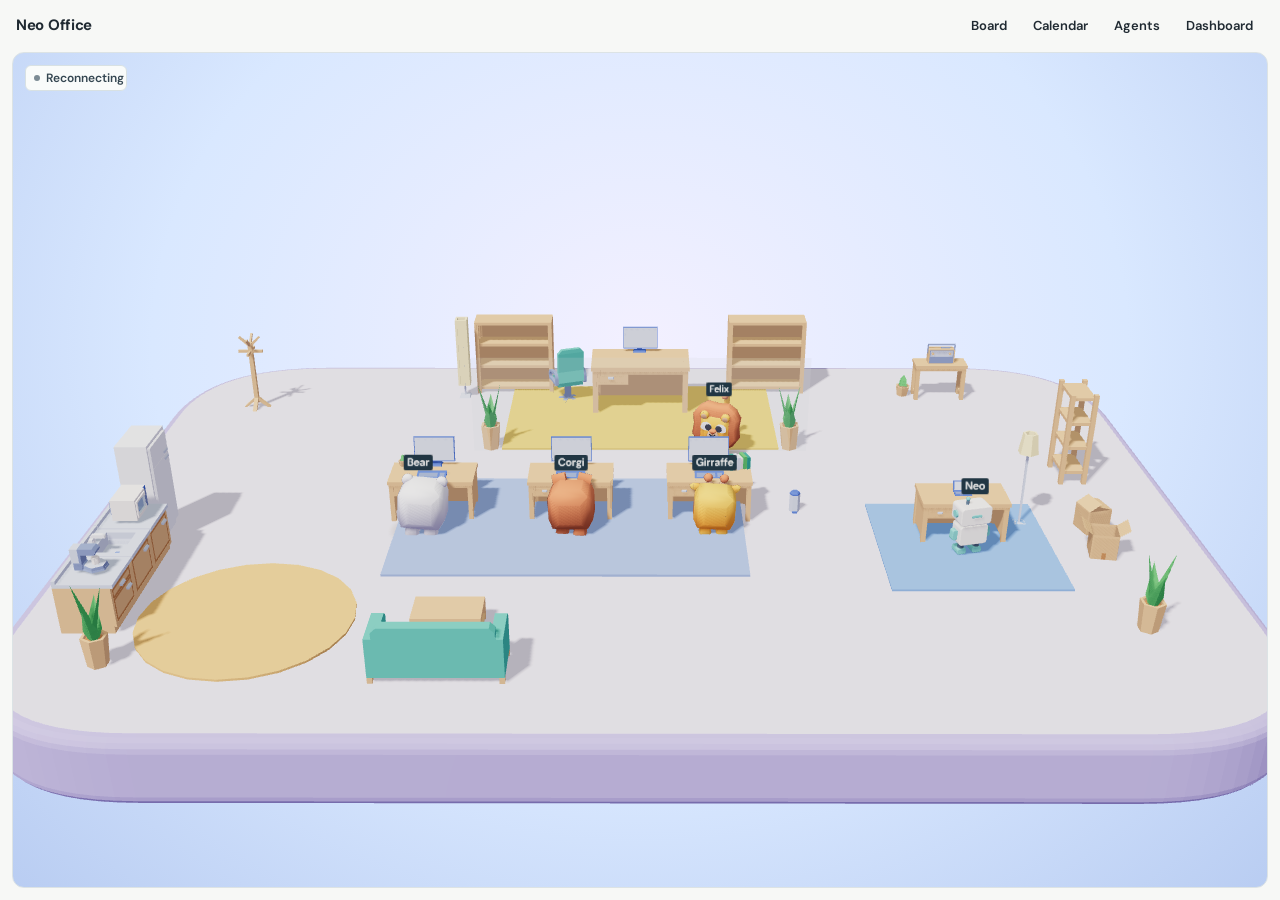
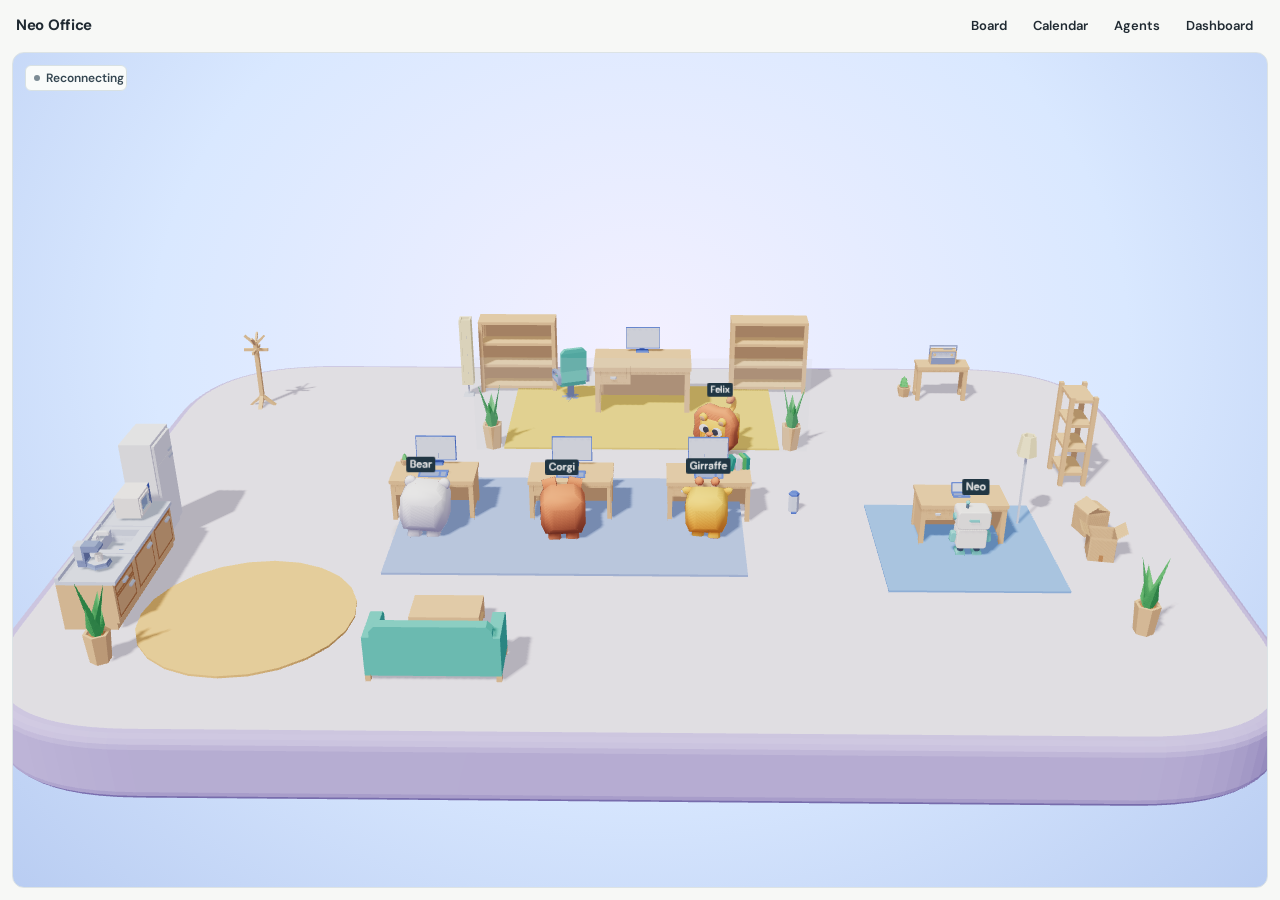
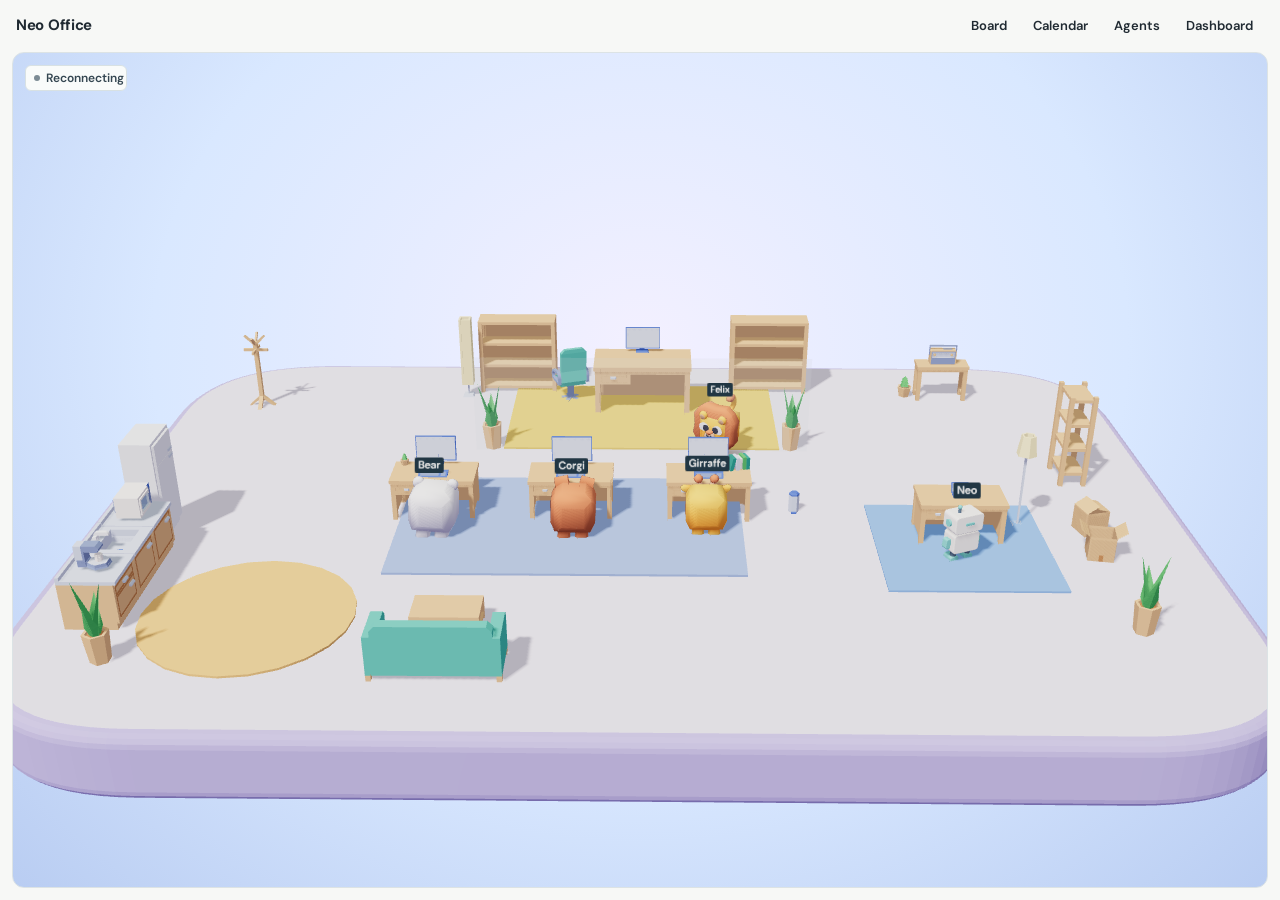
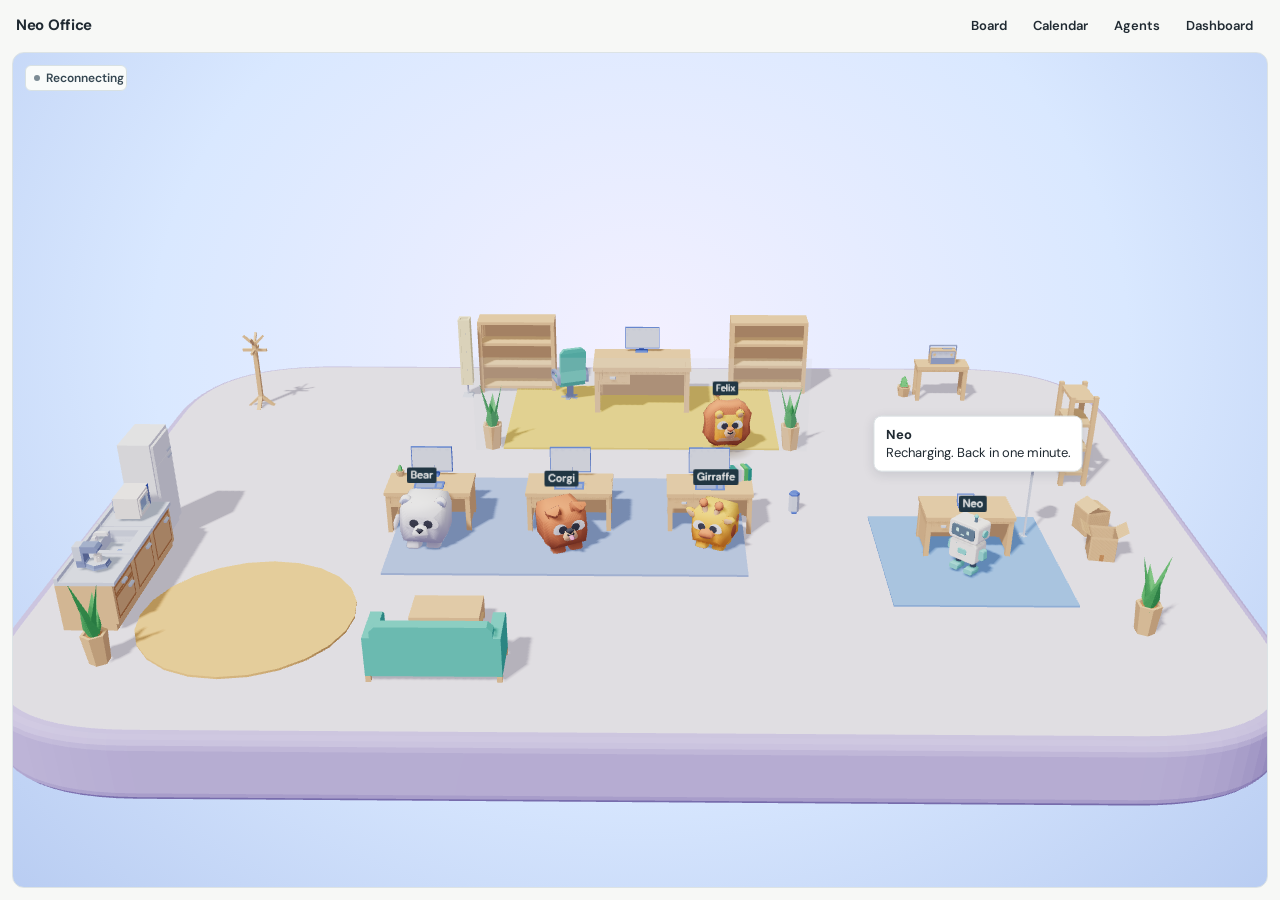
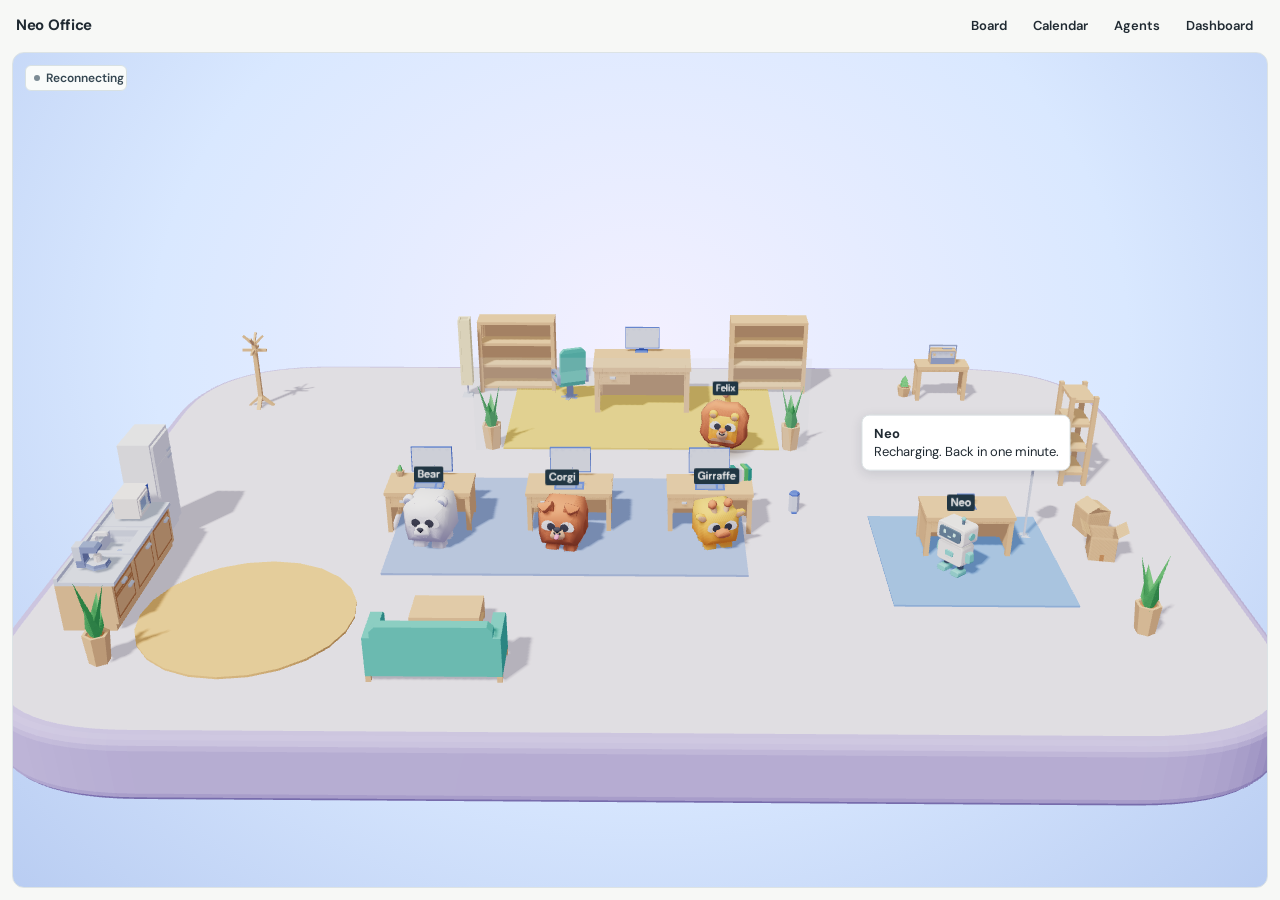
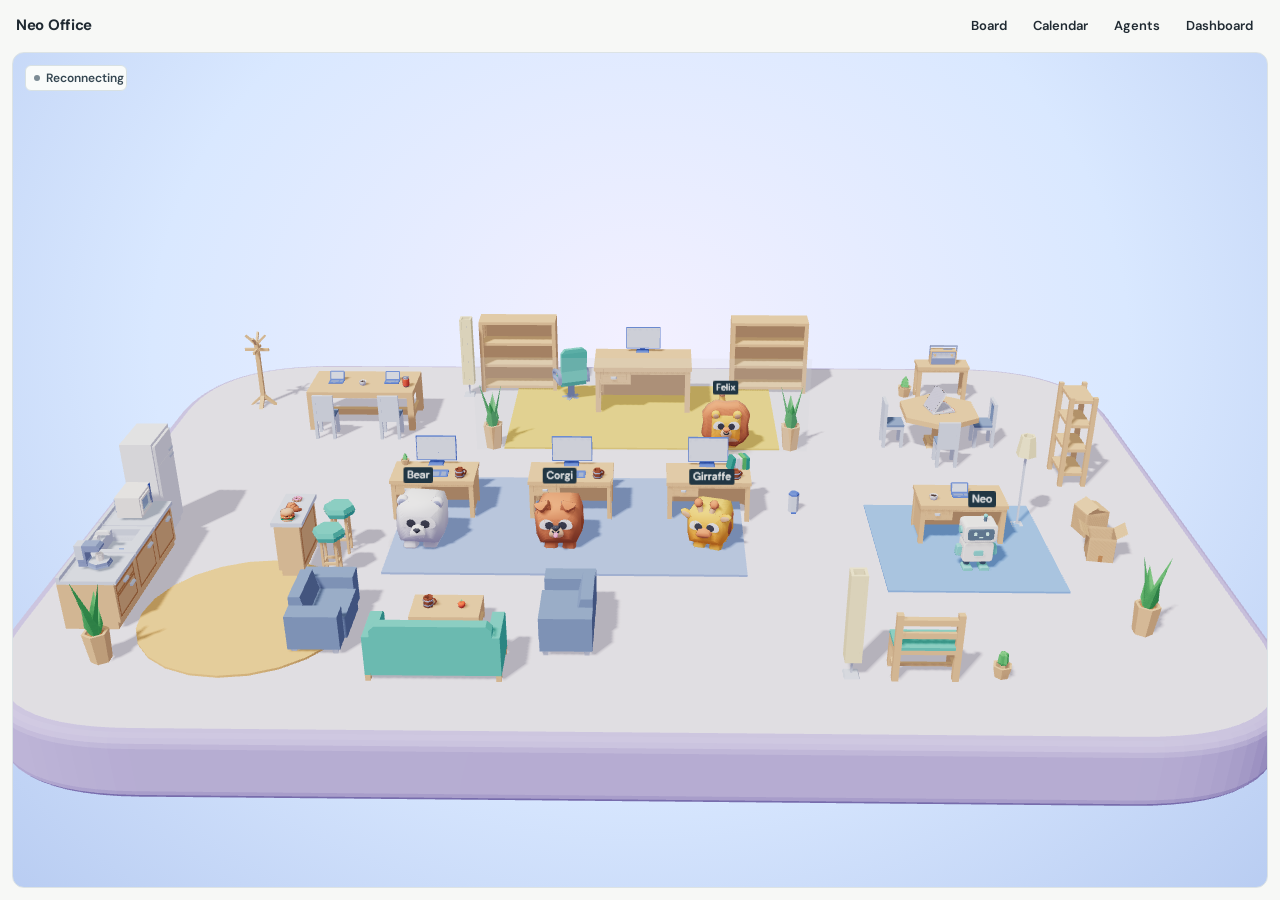
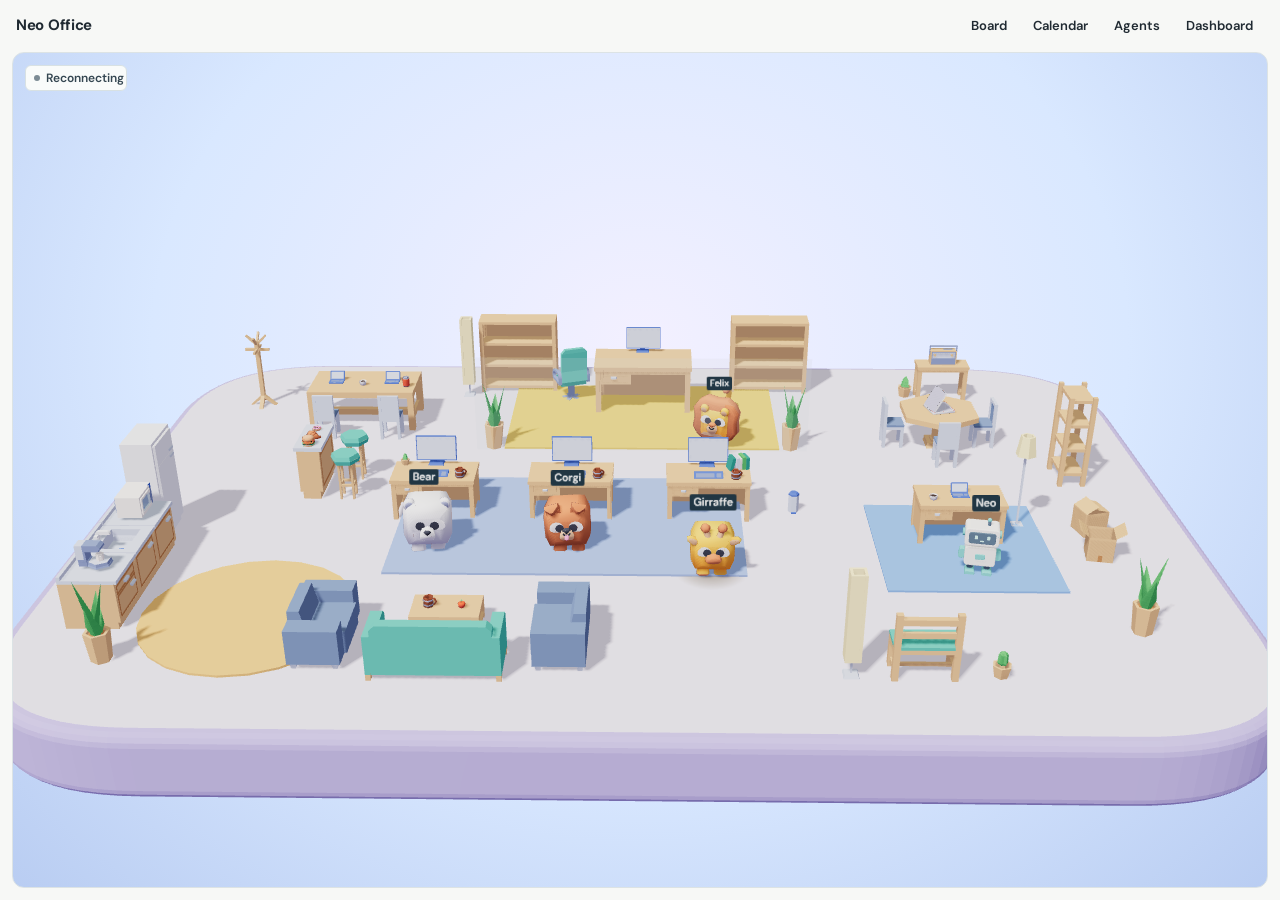
